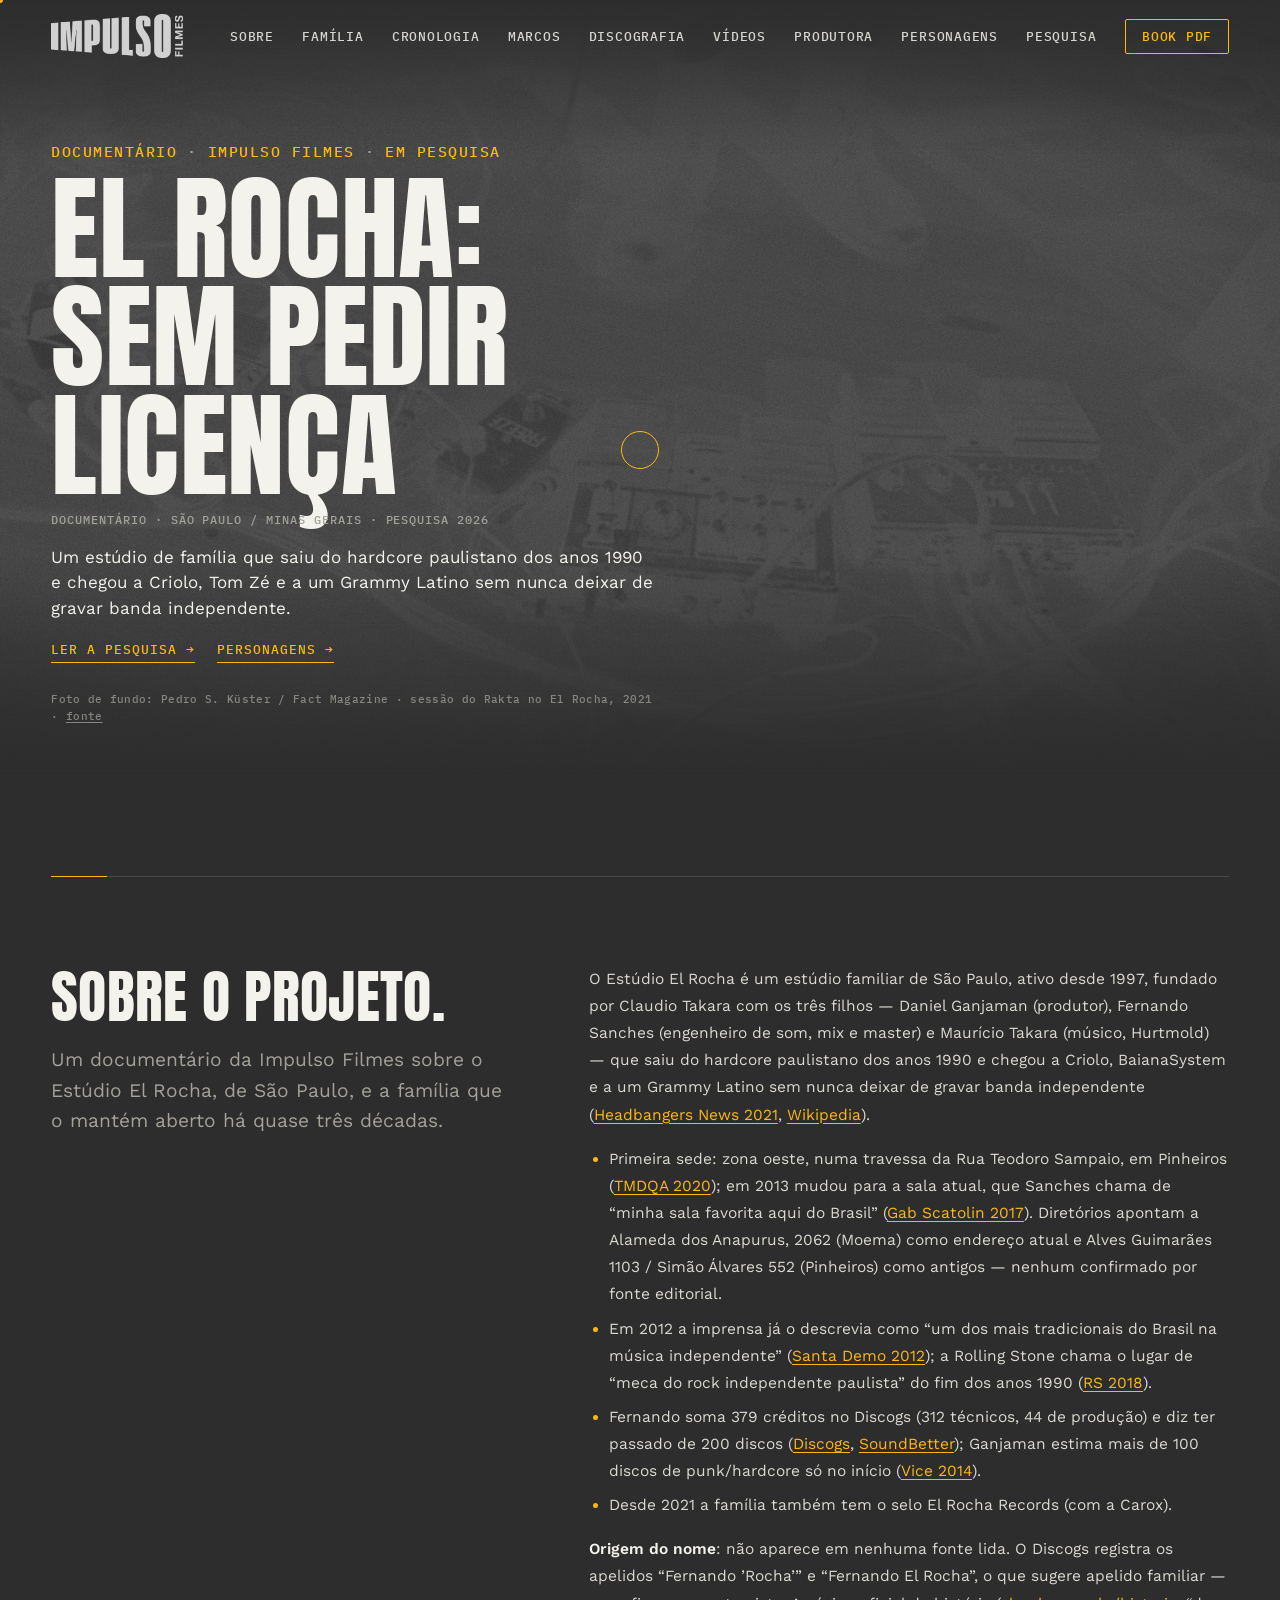
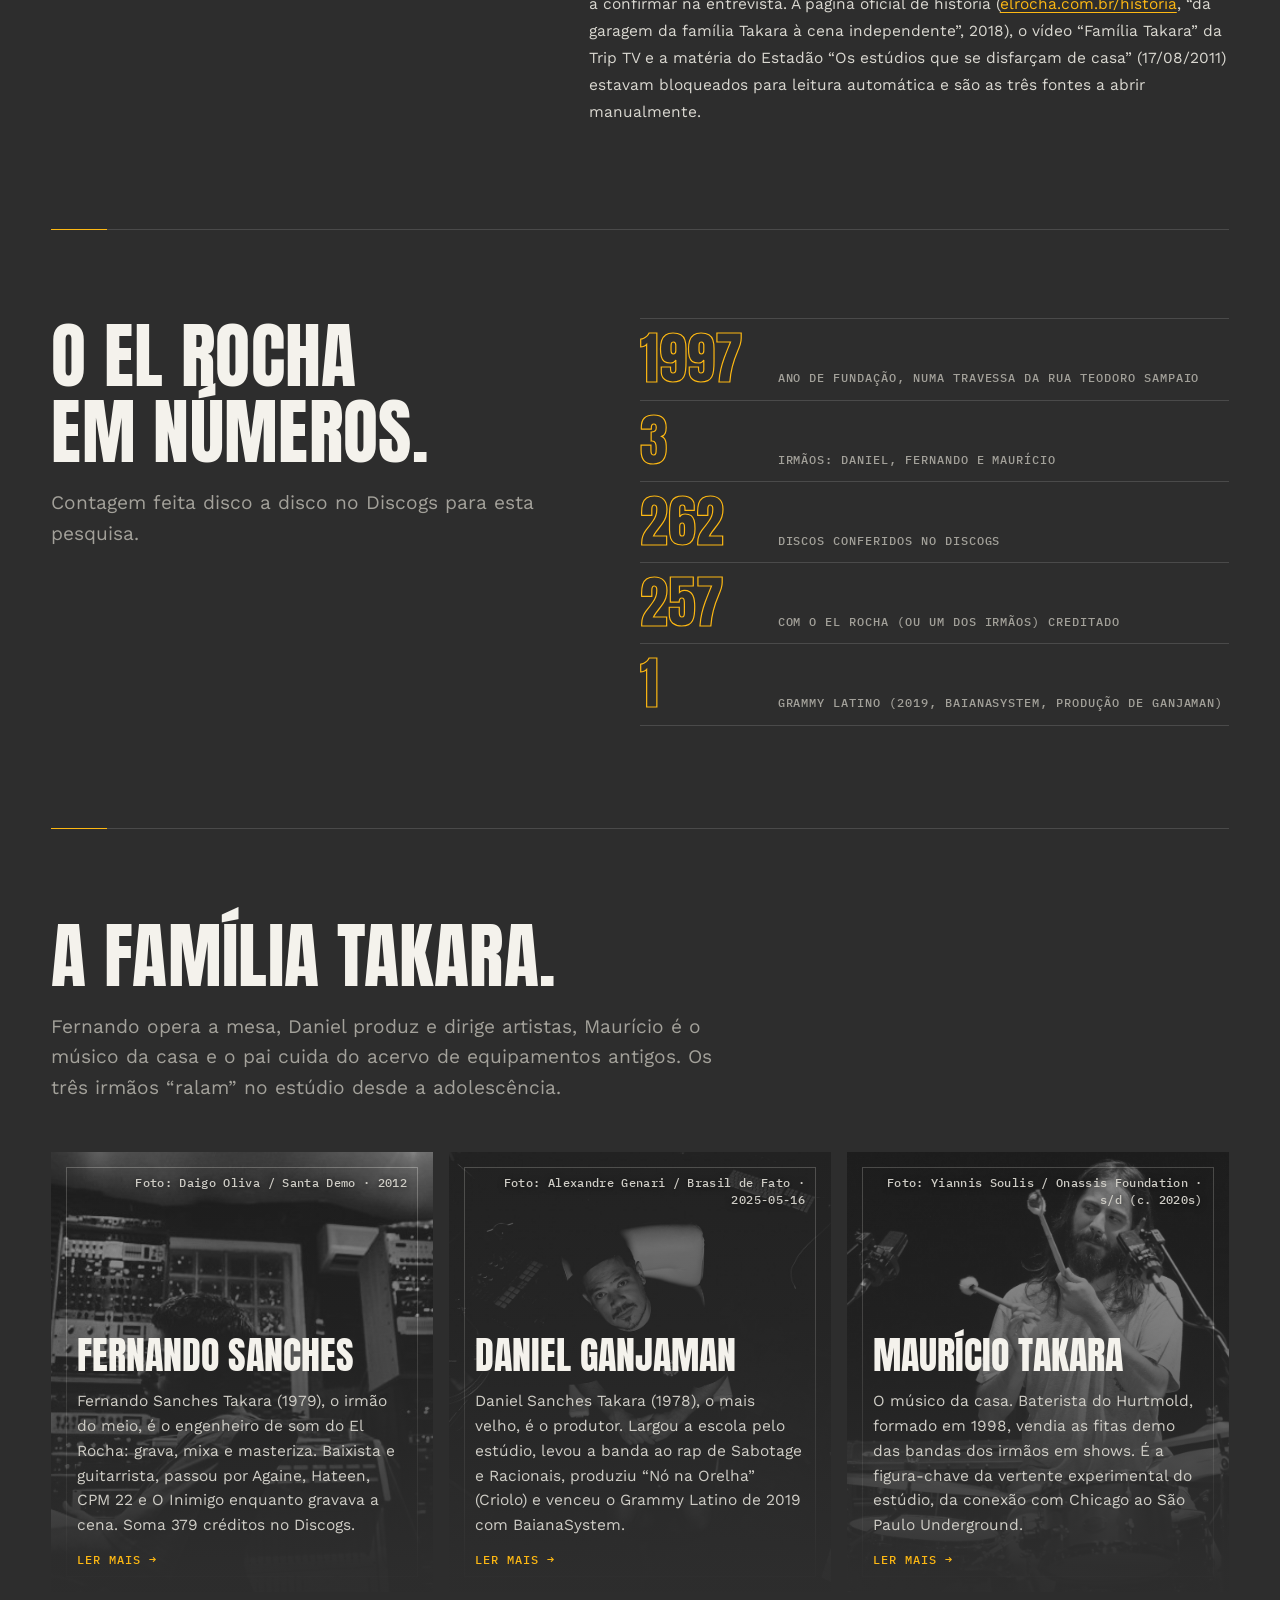
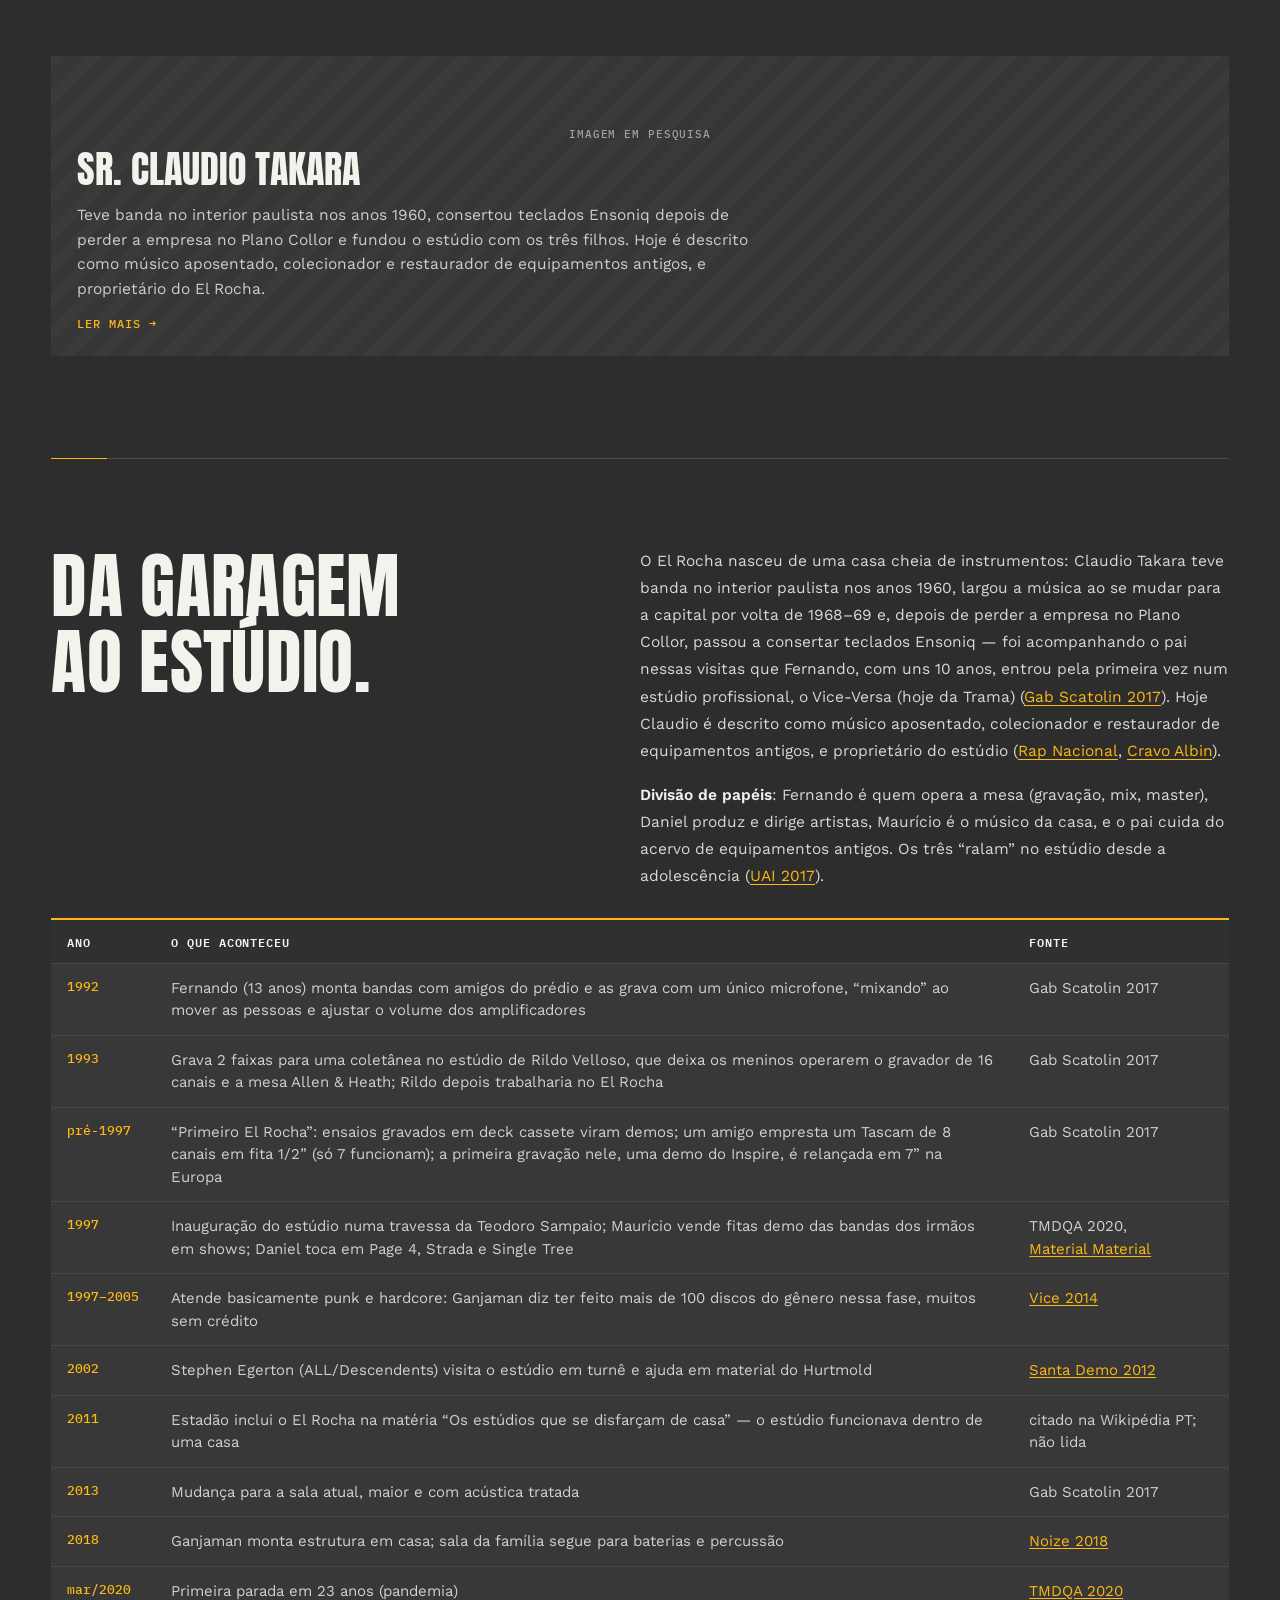
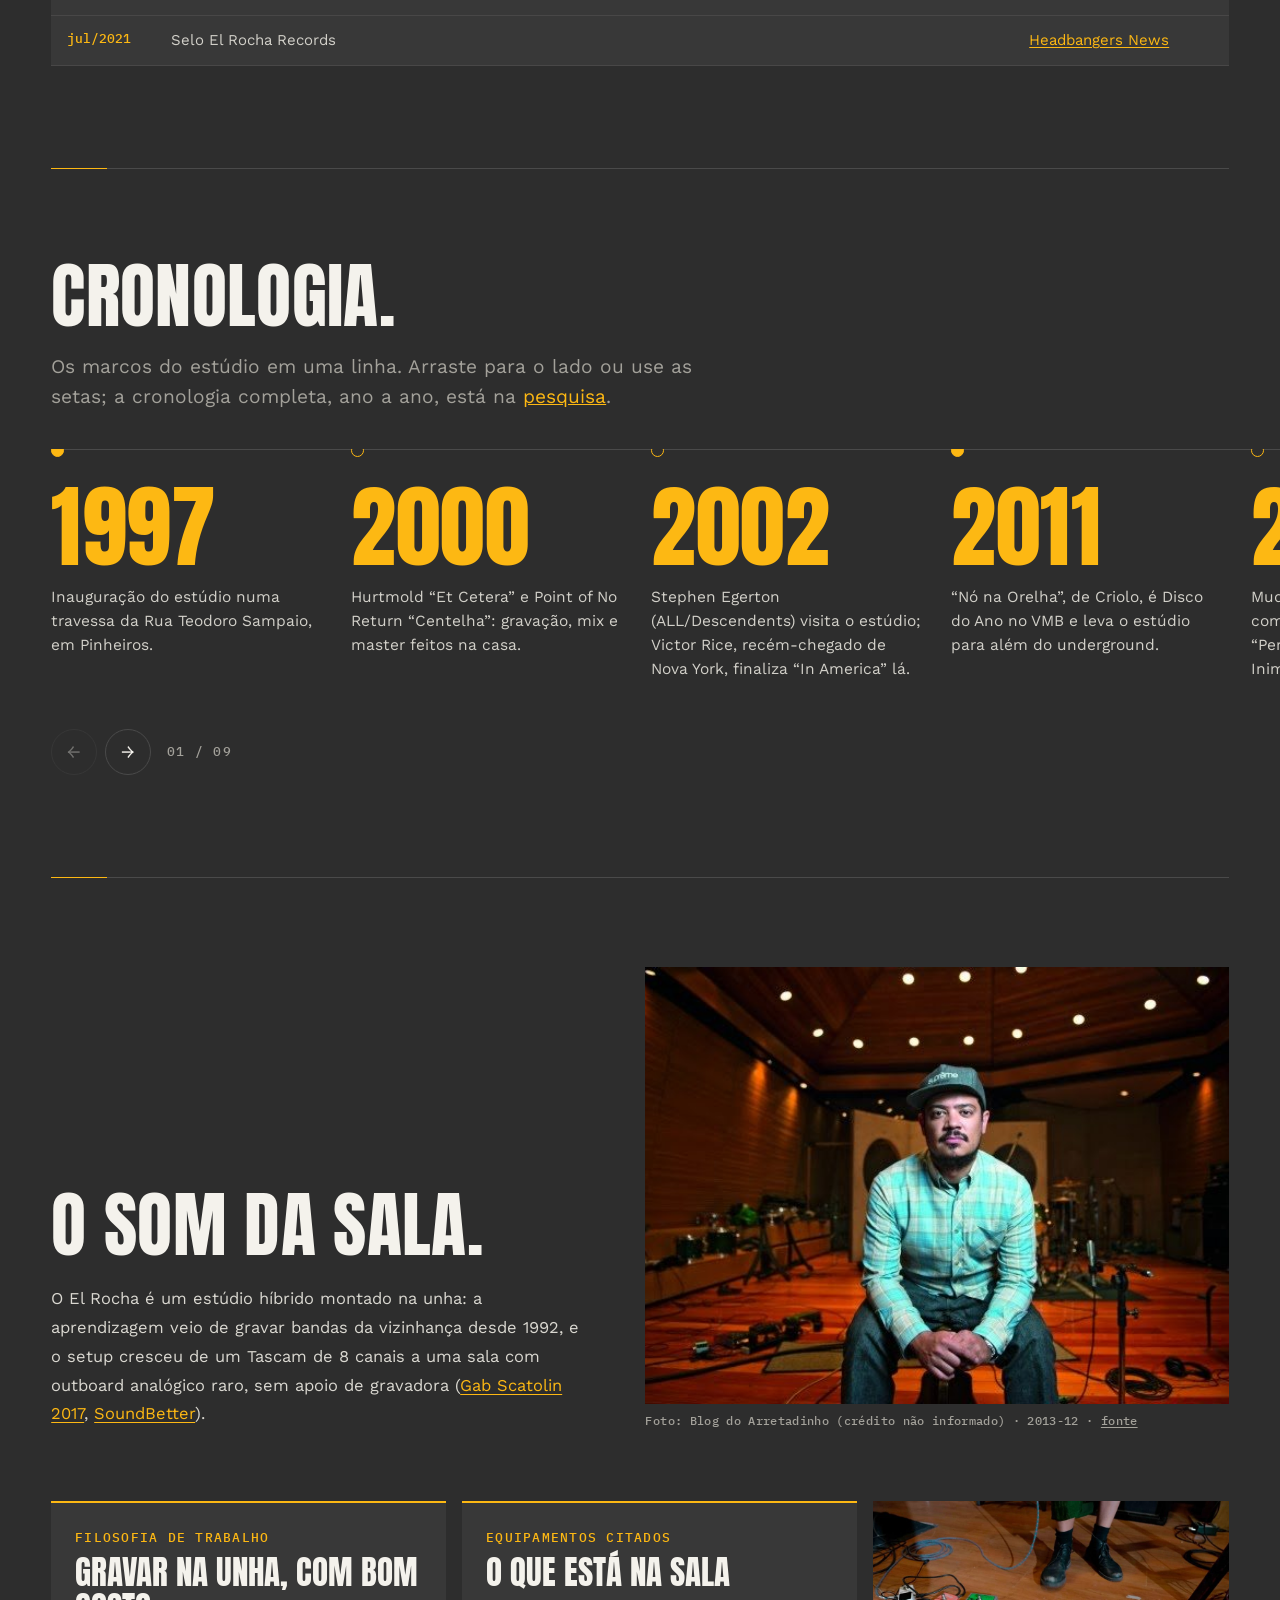
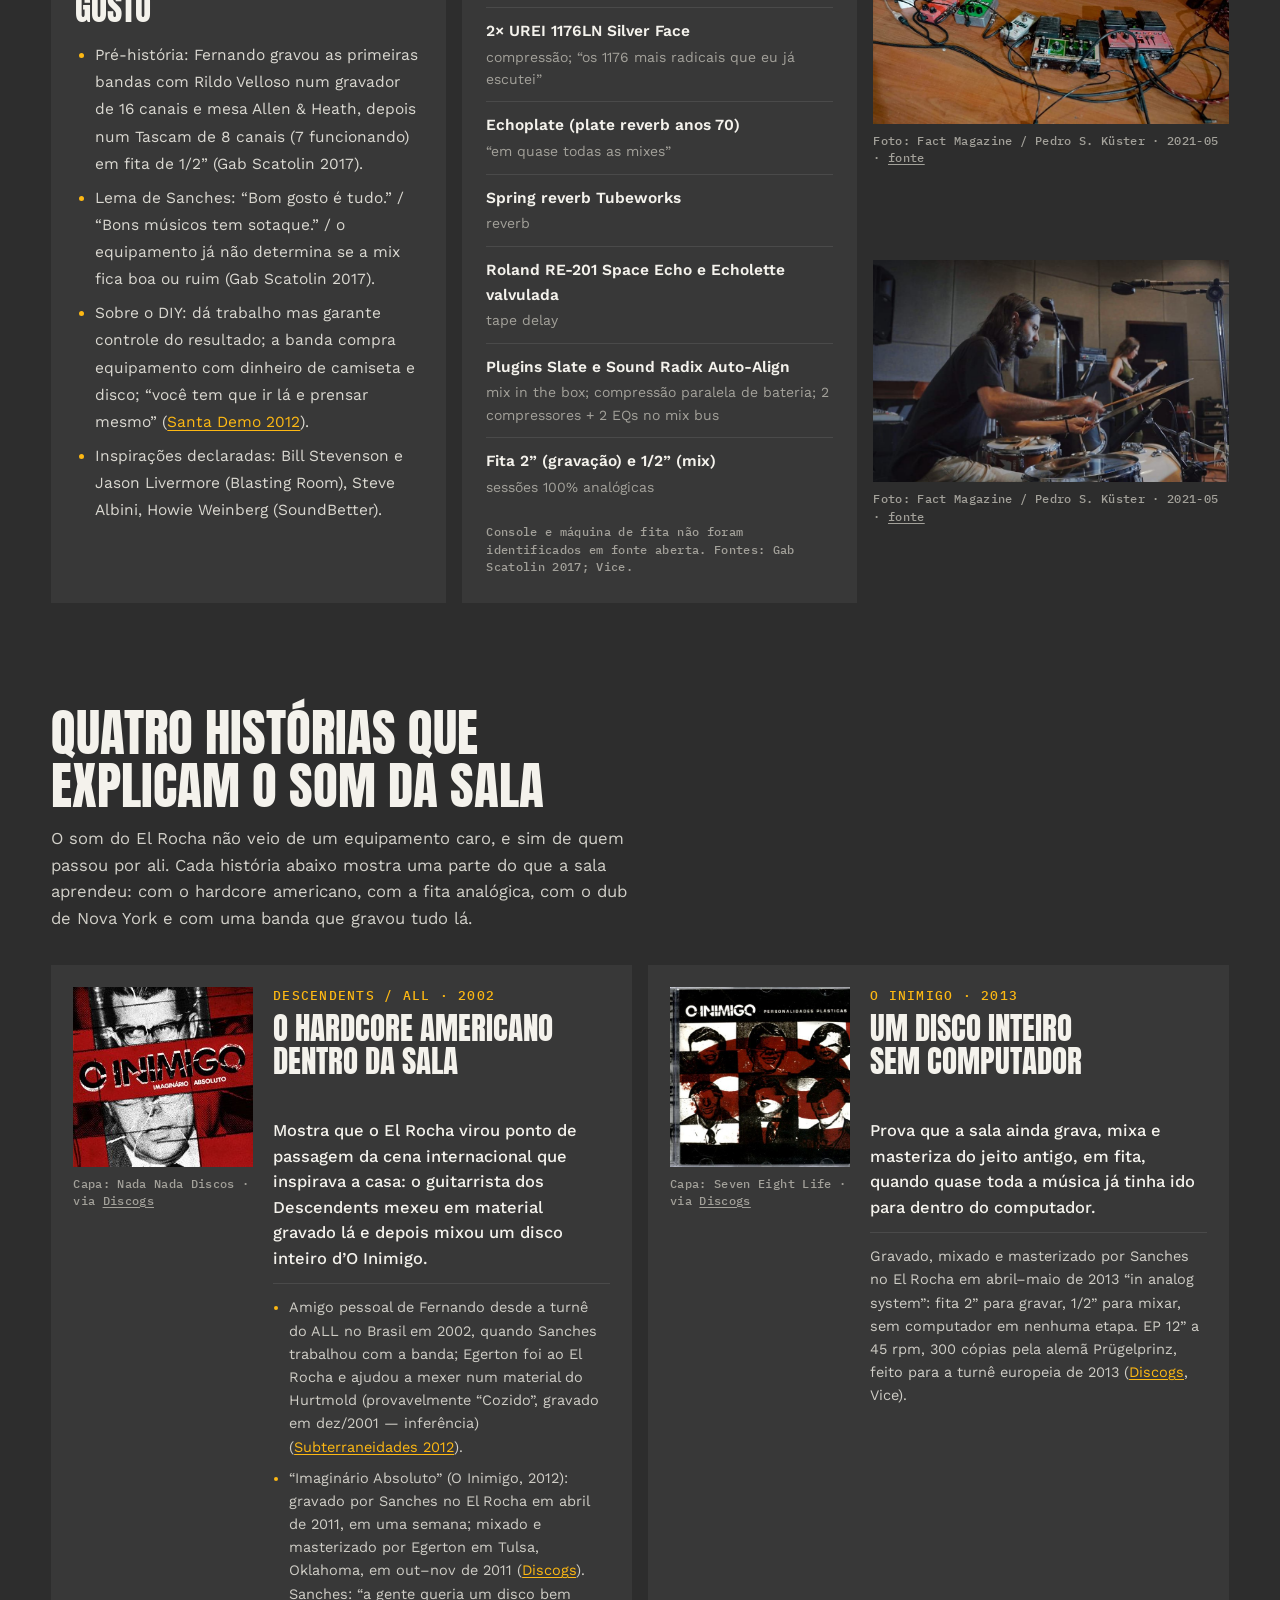
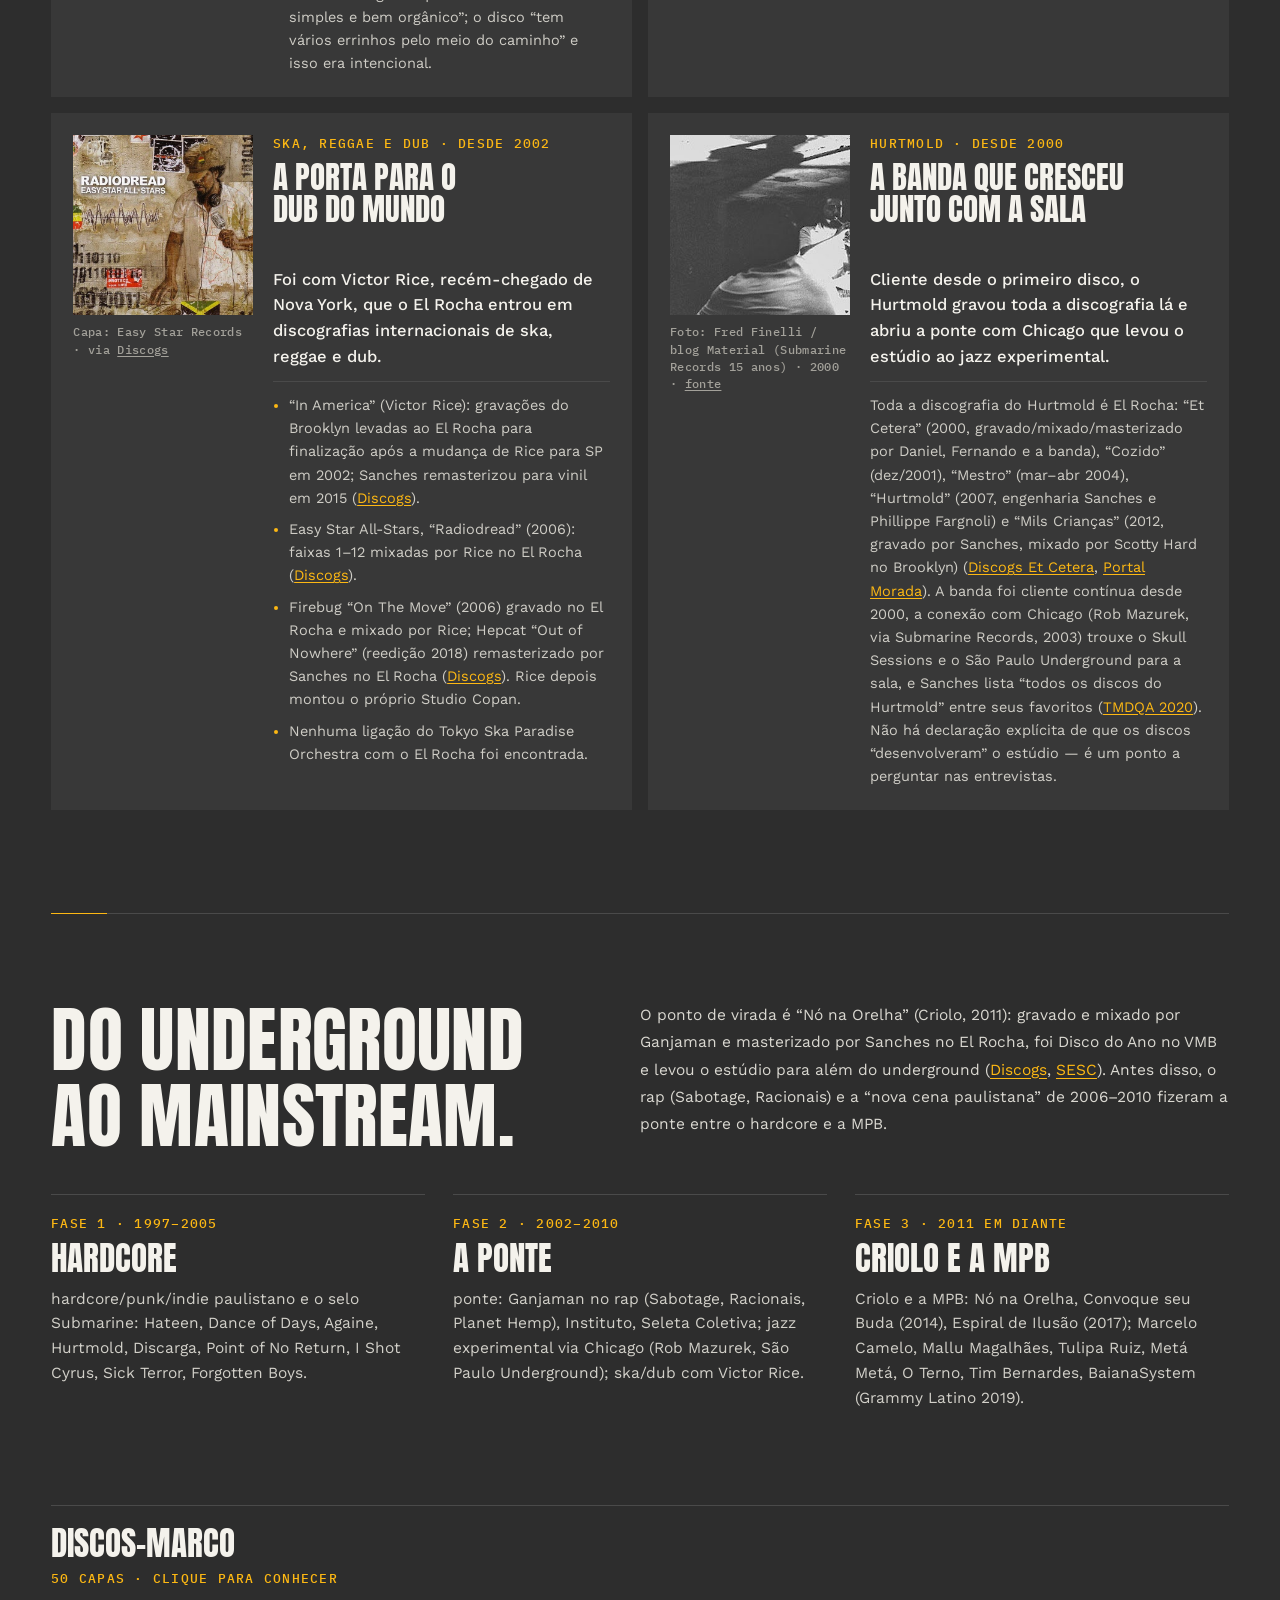
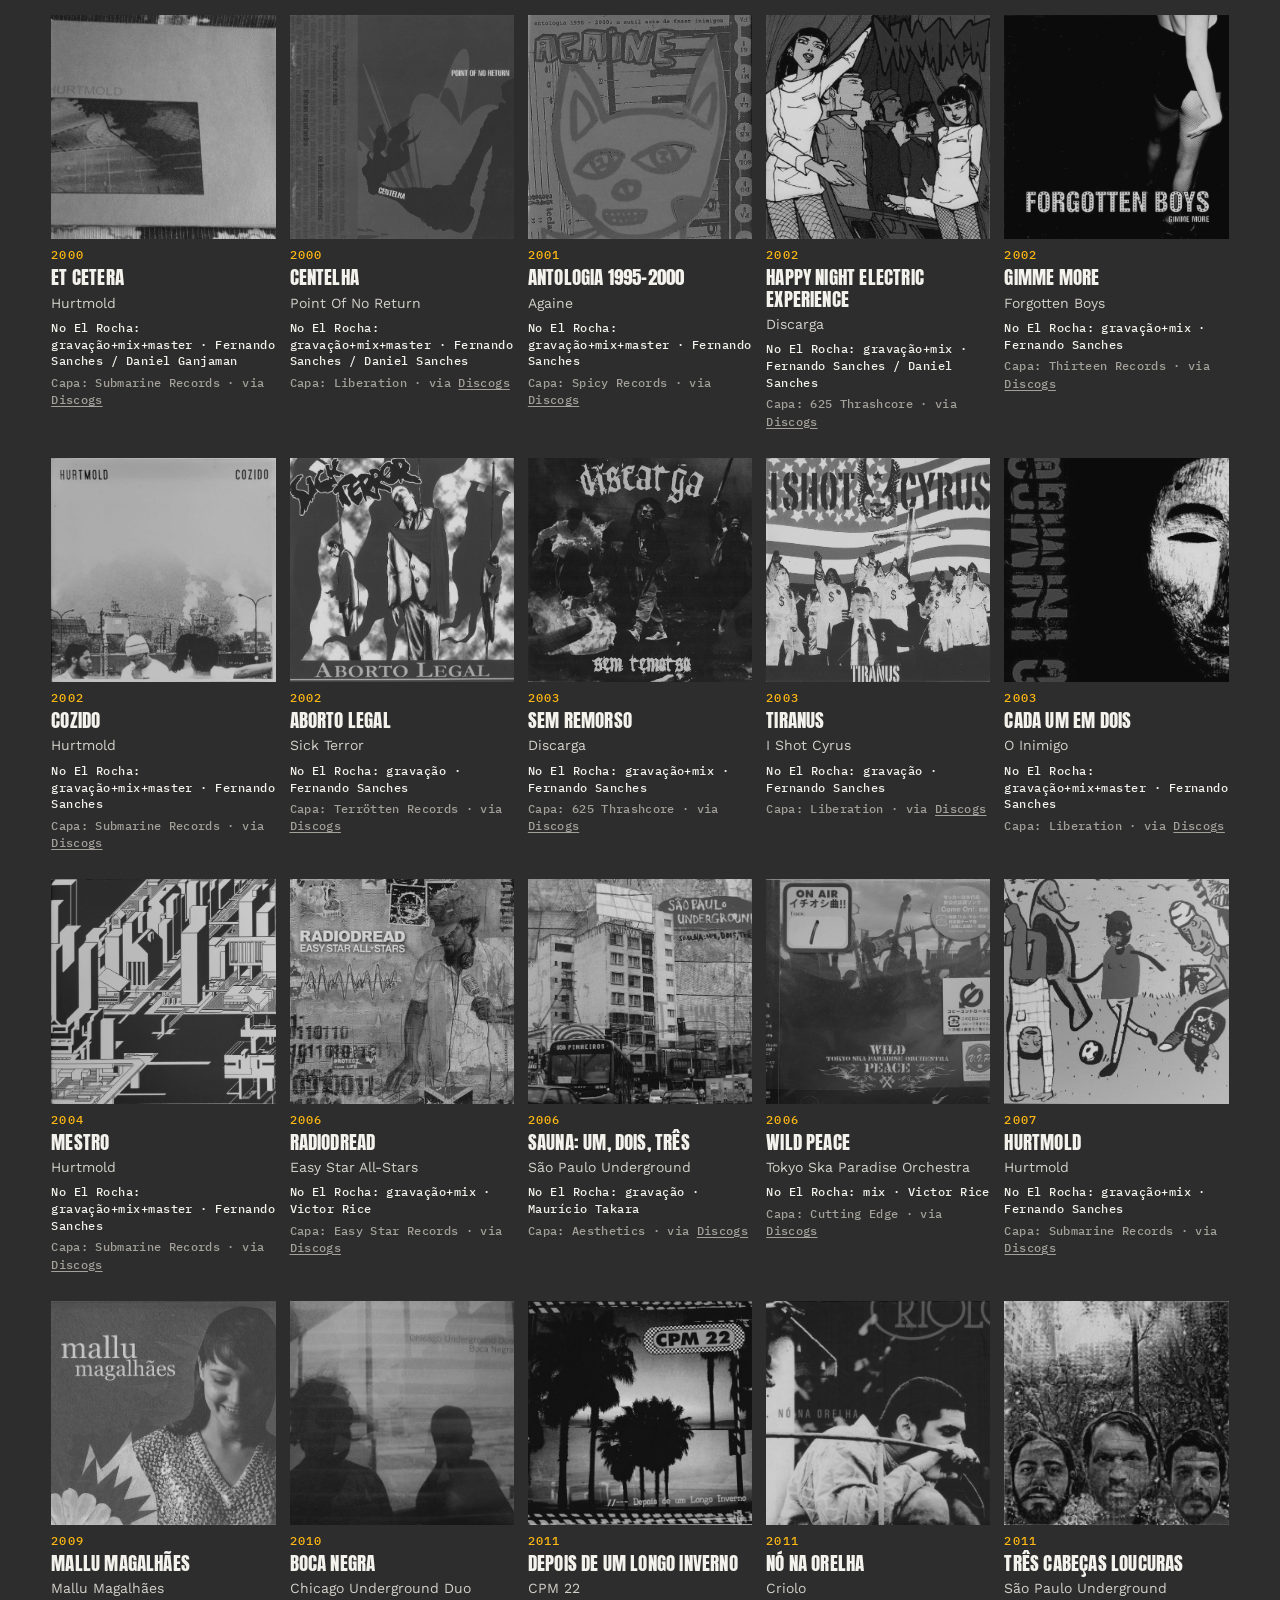
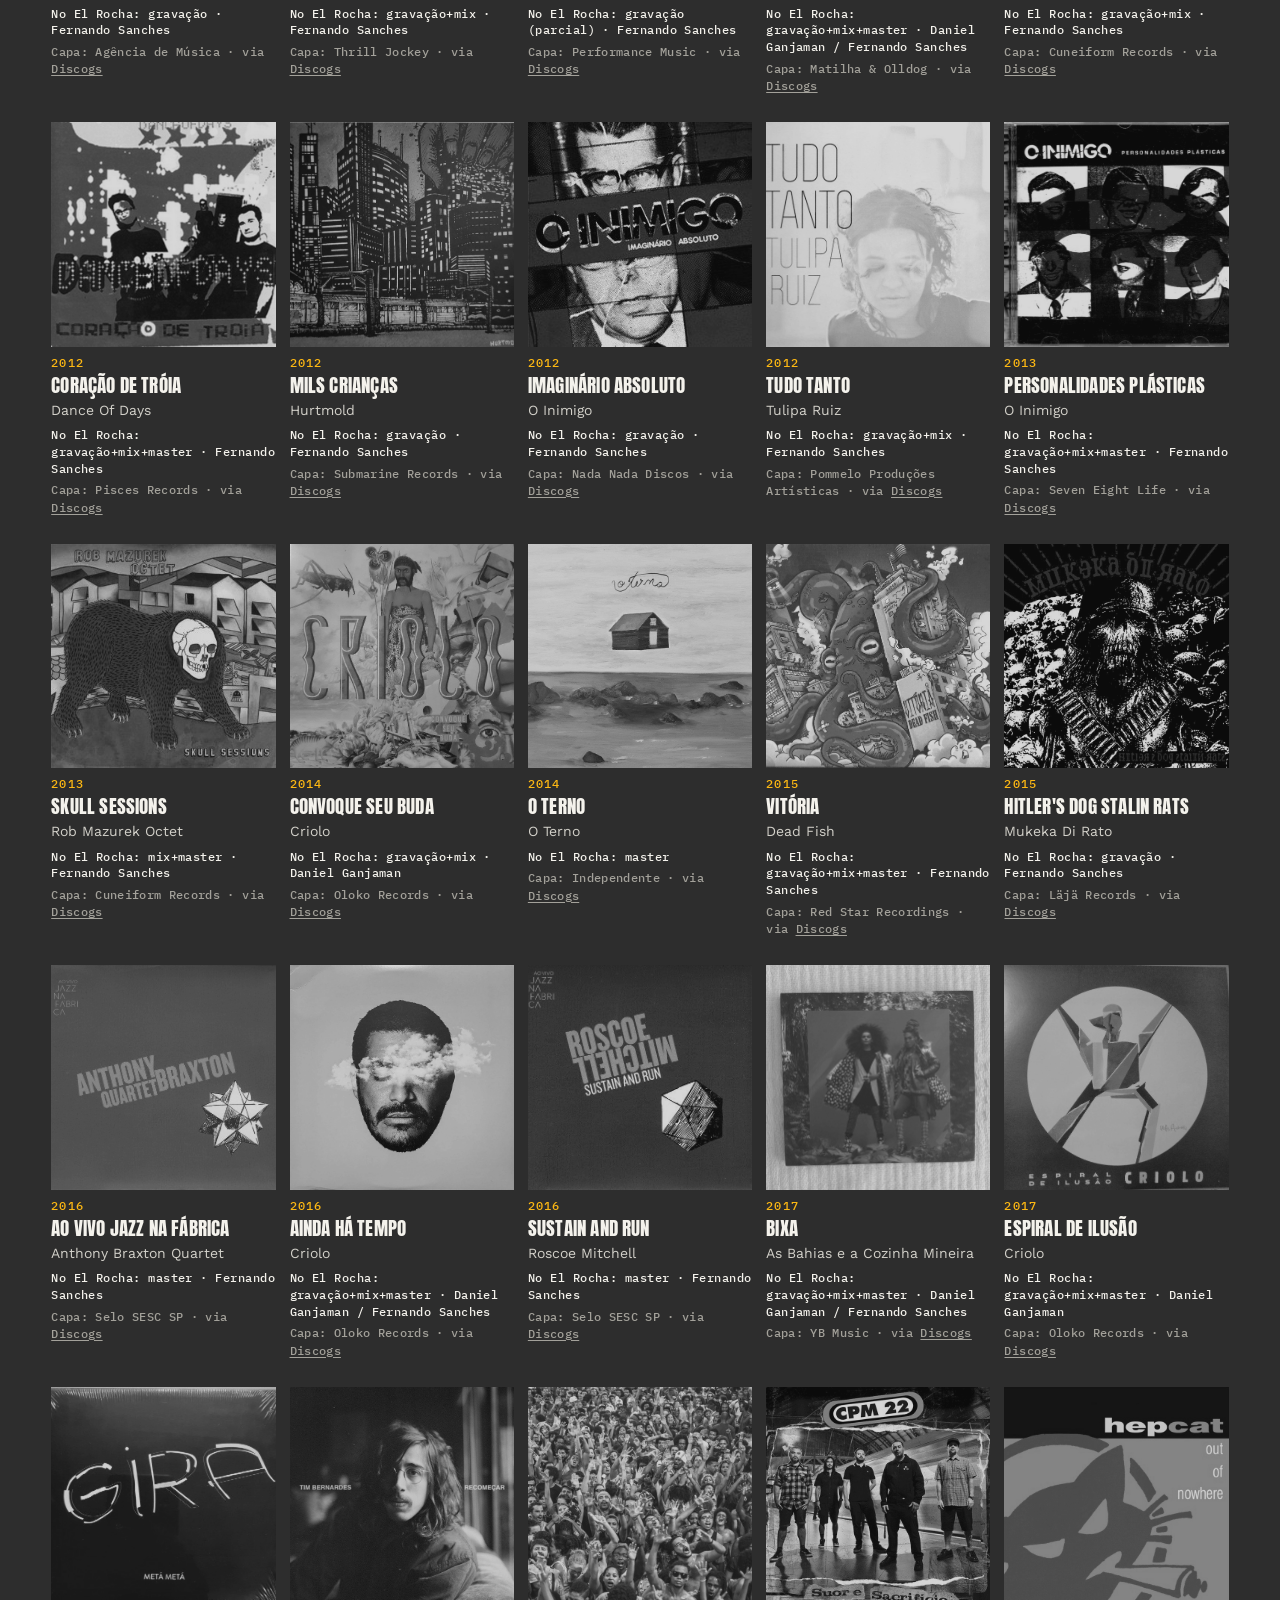
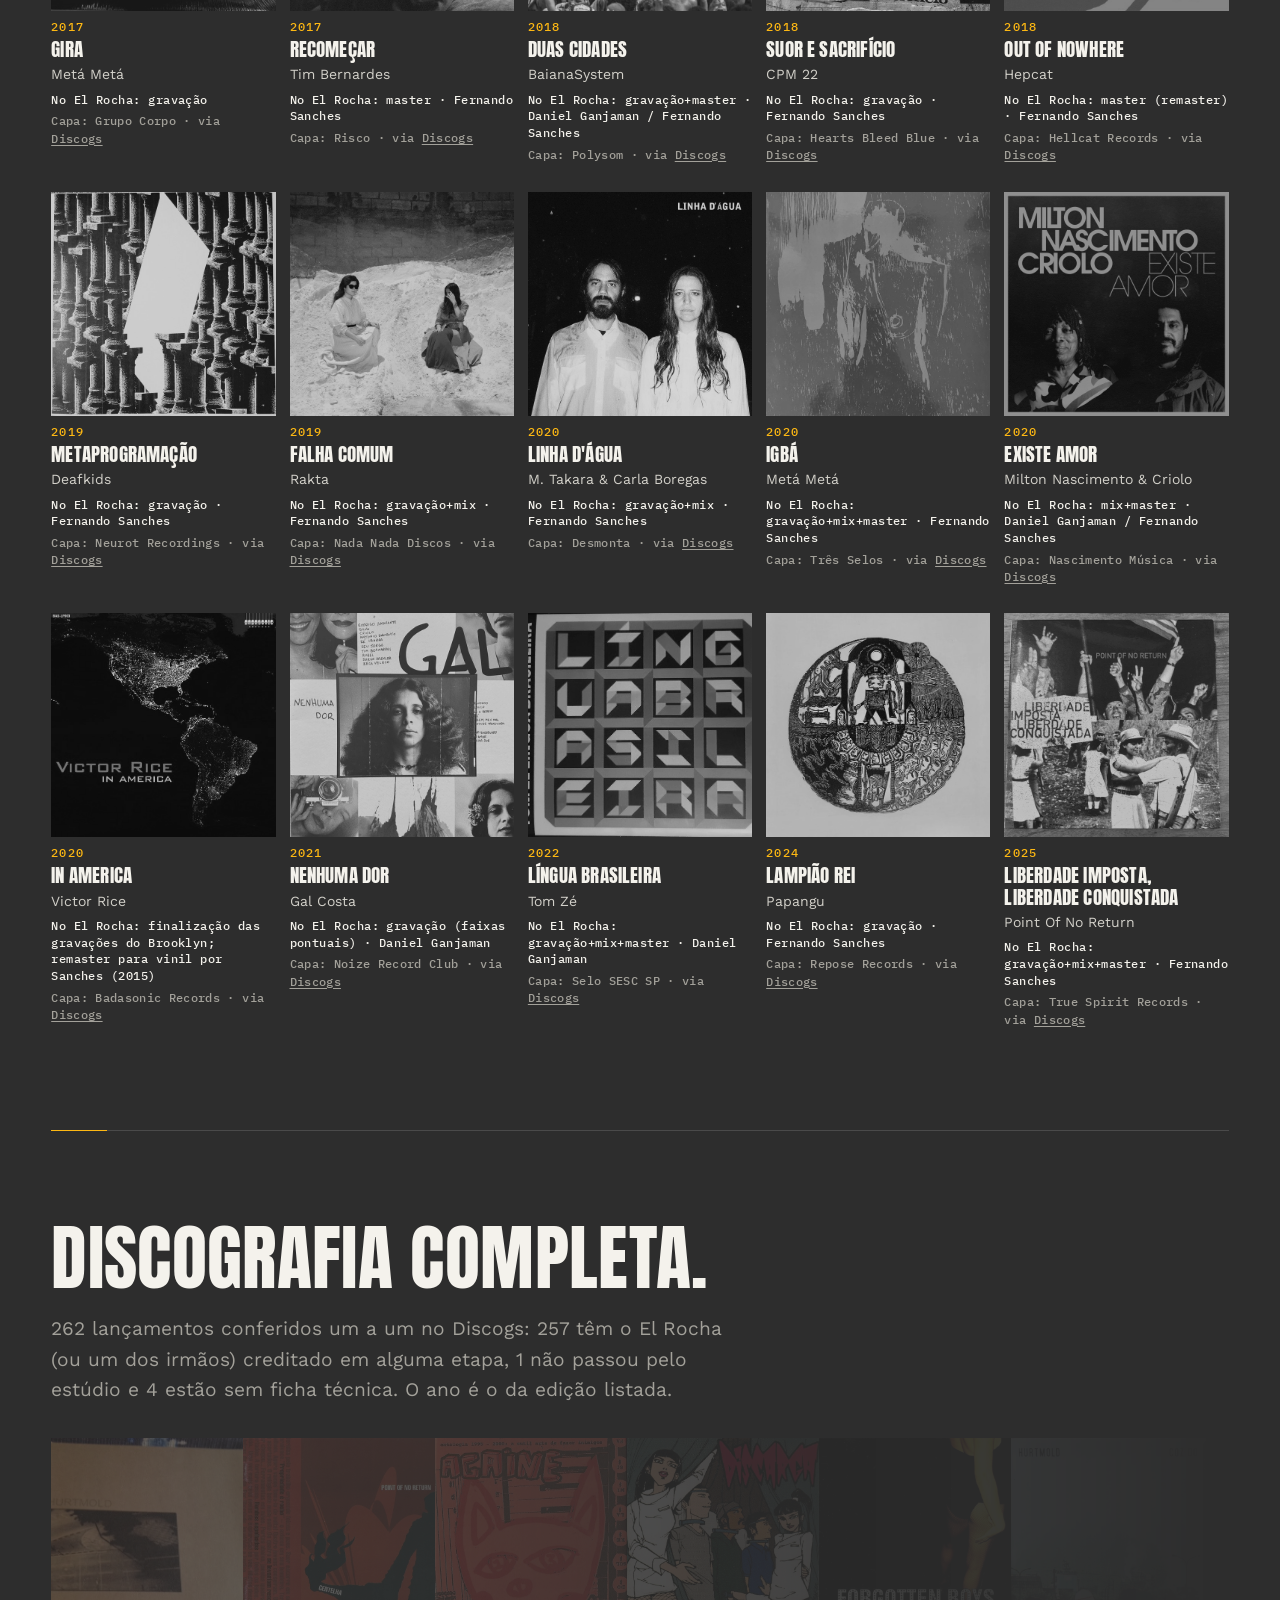
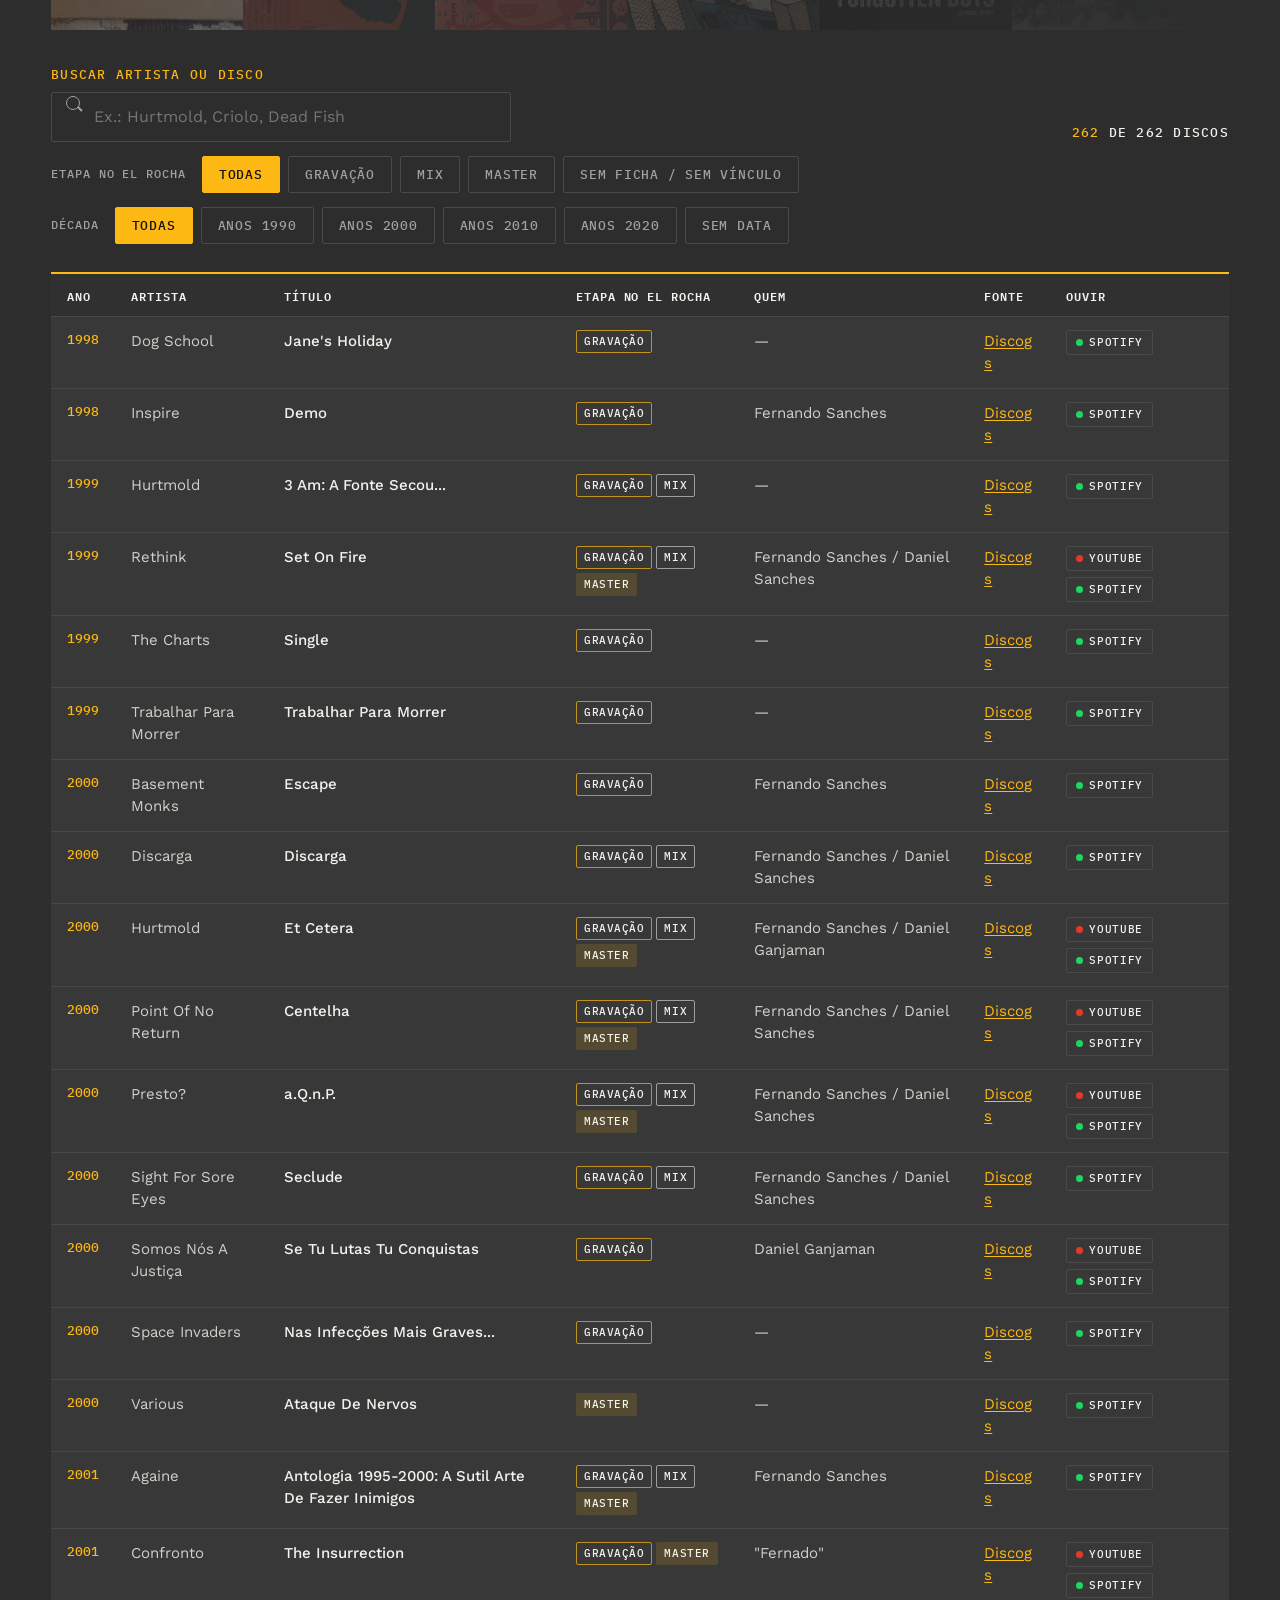
==== index.html @ 97555e3d "Cabeçalhos das tabelas em negrito Co-Authored-By: Claude Opus 5.5 <noreply@anthropic.com>" ====
<!doctype html>
<html lang="pt-BR">
<head>
<meta charset="utf-8">
<meta name="viewport" content="width=device-width, initial-scale=1">
<meta name="robots" content="noindex, nofollow">
<title>El Rocha: Sem Pedir Licença · Impulso Filmes</title>
<meta name="description" content="Documentário da Impulso Filmes sobre o Estúdio El Rocha, estúdio de família de São Paulo que foi do hardcore dos anos 1990 a Criolo, Tom Zé e ao Grammy Latino.">
<meta property="og:title" content="El Rocha: Sem Pedir Licença · Impulso Filmes">
<meta property="og:description" content="Documentário da Impulso Filmes sobre o Estúdio El Rocha, estúdio de família de São Paulo que foi do hardcore dos anos 1990 a Criolo, Tom Zé e ao Grammy Latino.">
<meta property="og:image" content="img/video-asVGFEaSTdU.jpg">
<meta name="theme-color" content="#2d2d2d">
<link rel="preconnect" href="https://fonts.googleapis.com">
<link rel="preconnect" href="https://fonts.gstatic.com" crossorigin>
<link href="https://fonts.googleapis.com/css2?family=Anton&family=IBM+Plex+Mono:wght@400;500;600&family=Work+Sans:wght@400;500;600&display=swap" rel="stylesheet">
<link rel="stylesheet" href="style.css?v=20261016n">
<link rel="stylesheet" href="pages.css?v=20261016n">
<link rel="stylesheet" href="case.css?v=20261016n">
<link rel="stylesheet" href="extra.css?v=20261016n">
<link rel="stylesheet" href="site.css?v=20261016n">
</head>
<body>

<div class="progress" aria-hidden="true"></div>

<header class="top" id="top">
  <a class="logo" href="index.html" aria-label="El Rocha: Sem Pedir Licença, início">
    <img src="img/impulso-logo.png" alt="Impulso Filmes" width="240" height="80">
  </a>
  <button class="burger" type="button" aria-expanded="false" aria-controls="menu">Menu</button>
  <nav id="menu" aria-label="Principal">
    <a href="#sobre">Sobre</a>
    <a href="#familia">Família</a>
    <a href="#cronologia">Cronologia</a>
    <a href="#marcos">Marcos</a>
    <a href="#discografia">Discografia</a>
    <a href="#videos">Vídeos</a>
    <a href="#produtora">Produtora</a>
    <a href="personagens.html">Personagens</a>
    <a href="pesquisa.html">Pesquisa</a>
    <a class="cta" href="el-rocha-book-pesquisa.pdf" target="_blank" rel="noopener">Book PDF</a>
  </nav>
</header>

<main>

<section class="c-hero titulo-hover" id="inicio">
  <div class="abertura-fundo" aria-hidden="true"><div class="af-parallax"><div class="af-foto"></div></div><span class="af-grao"></span><span class="af-grao2"></span><span class="af-vinheta"></span></div>
  <div class="c-side">
    <p class="crumbs"><span style="color:var(--yellow)">Documentário</span><span aria-hidden="true">·</span><span style="color:var(--yellow)">Impulso Filmes</span><span aria-hidden="true">·</span><span style="color:var(--yellow)">Em pesquisa</span></p>
    <h1 data-cursor="VÍDEO">El Rocha: Sem Pedir Licença</h1>
    <p class="c-meta">Documentário · São Paulo / Minas Gerais · Pesquisa 2026</p>
    <p class="c-lead">Um estúdio de família que saiu do hardcore paulistano dos anos 1990 e chegou a Criolo, Tom Zé e a um Grammy Latino sem nunca deixar de gravar banda independente.</p>
    <a class="c-link" href="pesquisa.html">Ler a pesquisa <span>→</span></a><a class="c-link" href="personagens.html">Personagens <span>→</span></a>
    <p class="cred capa-cred">Foto de fundo: Pedro S. Küster / Fact Magazine · sessão do Rakta no El Rocha, 2021 · <a href="https://factmag.com/2021/05/27/patch-notes-rakta" target="_blank" rel="noopener">fonte</a></p>
  </div>
  <figure class="abertura-video" style="margin:0">
    <div class="player" data-embed="https://www.youtube-nocookie.com/embed/asVGFEaSTdU?autoplay=1&amp;rel=0">
      <button class="player-poster" type="button" data-cursor="PLAY" aria-label="Assistir: Encarte, episódio 7, sobre o Estúdio El Rocha">
        <img src="img/video-asVGFEaSTdU.jpg" alt="">
        <span class="play" aria-hidden="true"></span>
      </button>
    </div>
    <figcaption class="cred">Vídeo de abertura: série “Encarte”, ep. 7 (2016) · Rústica / MonkeyTV · <a href="https://www.youtube.com/watch?v=asVGFEaSTdU" target="_blank" rel="noopener">YouTube</a></figcaption>
  </figure>
</section>

<section class="block rule support sobre-proj alvo" id="sobre">
  <div class="statement reveal"><h2>Sobre o projeto.</h2><p>Um documentário da Impulso Filmes sobre o Estúdio El Rocha, de São Paulo, e a família que o mantém aberto há quase três décadas.</p></div>
  <div class="support-body reveal"><div class="prose">
<p>O Estúdio El Rocha é um estúdio familiar de São Paulo, ativo desde 1997, fundado por Claudio Takara com os três filhos — Daniel Ganjaman (produtor), Fernando Sanches (engenheiro de som, mix e master) e Maurício Takara (músico, Hurtmold) — que saiu do hardcore paulistano dos anos 1990 e chegou a Criolo, BaianaSystem e a um Grammy Latino sem nunca deixar de gravar banda independente (<a href="https://www.headbangersnews.com.br/noticias/novo-selo-musical-el-rocha-records-lanca-material-inedito-da-banda-deb-and-the-mentals/" target="_blank" rel="noopener">Headbangers News 2021</a>, <a href="https://en.wikipedia.org/wiki/Daniel_Ganjaman" target="_blank" rel="noopener">Wikipedia</a>).</p>
<ul><li>Primeira sede: zona oeste, numa travessa da Rua Teodoro Sampaio, em Pinheiros (<a href="https://www.tenhomaisdiscosqueamigos.com/2020/05/29/fernando-sanches-entrevista-cpm22-futuro/" target="_blank" rel="noopener">TMDQA 2020</a>); em 2013 mudou para a sala atual, que Sanches chama de “minha sala favorita aqui do Brasil” (<a href="https://gabscatolin.com/2017/02/15/8-perguntas-fernando-sanches-estudio-el-rocha-cpm-22-o-inimigo/" target="_blank" rel="noopener">Gab Scatolin 2017</a>). Diretórios apontam a Alameda dos Anapurus, 2062 (Moema) como endereço atual e Alves Guimarães 1103 / Simão Álvares 552 (Pinheiros) como antigos — nenhum confirmado por fonte editorial.</li><li>Em 2012 a imprensa já o descrevia como “um dos mais tradicionais do Brasil na música independente” (<a href="https://santademo.wordpress.com/2012/04/06/entrevista-fernando-sanches-o-inimigo-cpm-22-againe-hateen-estudio-el-rocha/" target="_blank" rel="noopener">Santa Demo 2012</a>); a Rolling Stone chama o lugar de “meca do rock independente paulista” do fim dos anos 1990 (<a href="https://rollingstone.com.br/noticia/nome-forte-musica-independente-hurtmold-completa-20-anos-albuns-solidos-experimentacoes/" target="_blank" rel="noopener">RS 2018</a>).</li><li>Fernando soma 379 créditos no Discogs (312 técnicos, 44 de produção) e diz ter passado de 200 discos (<a href="https://www.discogs.com/artist/1540677-Fernando-Sanches" target="_blank" rel="noopener">Discogs</a>, <a href="https://soundbetter.com/profiles/274300-fernando-sanches" target="_blank" rel="noopener">SoundBetter</a>); Ganjaman estima mais de 100 discos de punk/hardcore só no início (<a href="https://www.vice.com/pt/article/acompanhamos-a-gravacao-do-novo-album-do-mukeka-di-rato/" target="_blank" rel="noopener">Vice 2014</a>).</li><li>Desde 2021 a família também tem o selo El Rocha Records (com a Carox).</li></ul>
<p><strong>Origem do nome</strong>: não aparece em nenhuma fonte lida. O Discogs registra os apelidos “Fernando ’Rocha’” e “Fernando El Rocha”, o que sugere apelido familiar — a confirmar na entrevista. A página oficial de história (<a href="https://www.elrocha.com.br/historia/" target="_blank" rel="noopener">elrocha.com.br/historia</a>, “da garagem da família Takara à cena independente”, 2018), o vídeo “Família Takara” da Trip TV e a matéria do Estadão “Os estúdios que se disfarçam de casa” (17/08/2011) estavam bloqueados para leitura automática e são as três fontes a abrir manualmente.</p>
  </div></div>
</section>

<section class="block rule support numeros alvo" id="numeros" aria-label="Números">
  <div class="statement reveal"><h2>O El Rocha em números.</h2><p>Contagem feita disco a disco no Discogs para esta pesquisa.</p></div>
  <ul class="exib-conta reveal">
    <li><b>1997</b><span>ano de fundação, numa travessa da Rua Teodoro Sampaio</span></li>
    <li><b>3</b><span>irmãos: Daniel, Fernando e Maurício</span></li>
    <li><b>262</b><span>discos conferidos no Discogs</span></li>
    <li><b>257</b><span>com o El Rocha (ou um dos irmãos) creditado</span></li>
    <li><b>1</b><span>Grammy Latino (2019, BaianaSystem, produção de Ganjaman)</span></li>
  </ul>
</section>

<section class="block rule familia alvo" id="familia">
  <div class="statement reveal"><h2>A família Takara.</h2><p>Fernando opera a mesa, Daniel produz e dirige artistas, Maurício é o músico da casa e o pai cuida do acervo de equipamentos antigos. Os três irmãos “ralam” no estúdio desde a adolescência.</p></div>
  <div class="solutions">
    <a class="solution reveal" href="personagens.html#fernando">
      <img loading="lazy" src="img/retrato-de-fernando-sanches-entrevista-santa-demo-sobre.jpg" alt="Fernando Sanches" data-imprensa><span class="cred">Foto: Daigo Oliva / Santa Demo · 2012</span>
      <h3>Fernando Sanches</h3>
      <p>Fernando Sanches Takara (1979), o irmão do meio, é o engenheiro de som do El Rocha: grava, mixa e masteriza. Baixista e guitarrista, passou por Againe, Hateen, CPM 22 e O Inimigo enquanto gravava a cena. Soma 379 créditos no Discogs.</p>
      <span class="mais">Ler mais →</span>
    </a>
    <a class="solution reveal" href="personagens.html#daniel">
      <img loading="lazy" src="img/daniel-sanches-takara-daniel-ganjaman-retrato-para.jpg" alt="Daniel Ganjaman" data-imprensa><span class="cred">Foto: Alexandre Genari / Brasil de Fato · 2025-05-16</span>
      <h3>Daniel Ganjaman</h3>
      <p>Daniel Sanches Takara (1978), o mais velho, é o produtor. Largou a escola pelo estúdio, levou a banda ao rap de Sabotage e Racionais, produziu “Nó na Orelha” (Criolo) e venceu o Grammy Latino de 2019 com BaianaSystem.</p>
      <span class="mais">Ler mais →</span>
    </a>
    <a class="solution reveal" href="personagens.html#mauricio">
      <img loading="lazy" src="img/mauricio-takara-retrato-perfil-onassis-foundation-bio.jpg" alt="Maurício Takara" data-imprensa><span class="cred">Foto: Yiannis Soulis / Onassis Foundation · s/d (c. 2020s)</span>
      <h3>Maurício Takara</h3>
      <p>O músico da casa. Baterista do Hurtmold, formado em 1998, vendia as fitas demo das bandas dos irmãos em shows. É a figura-chave da vertente experimental do estúdio, da conexão com Chicago ao São Paulo Underground.</p>
      <span class="mais">Ler mais →</span>
    </a>
  </div>
  <div class="solutions" style="grid-template-columns:1fr">
    <a class="solution pai reveal" href="personagens.html#claudio">
      <span class="ph">Imagem em pesquisa</span>
      <h3>Sr. Claudio Takara</h3>
      <p>Teve banda no interior paulista nos anos 1960, consertou teclados Ensoniq depois de perder a empresa no Plano Collor e fundou o estúdio com os três filhos. Hoje é descrito como músico aposentado, colecionador e restaurador de equipamentos antigos, e proprietário do El Rocha.</p>
      <span class="mais">Ler mais →</span>
    </a>
  </div>
</section>

<section class="block rule alvo" id="historico">
  <div class="support">
    <div class="statement reveal"><h2>Da garagem ao estúdio.</h2></div>
    <div class="support-body reveal"><div class="prose">
<p>O El Rocha nasceu de uma casa cheia de instrumentos: Claudio Takara teve banda no interior paulista nos anos 1960, largou a música ao se mudar para a capital por volta de 1968–69 e, depois de perder a empresa no Plano Collor, passou a consertar teclados Ensoniq — foi acompanhando o pai nessas visitas que Fernando, com uns 10 anos, entrou pela primeira vez num estúdio profissional, o Vice-Versa (hoje da Trama) (<a href="https://gabscatolin.com/2017/02/15/8-perguntas-fernando-sanches-estudio-el-rocha-cpm-22-o-inimigo/" target="_blank" rel="noopener">Gab Scatolin 2017</a>). Hoje Claudio é descrito como músico aposentado, colecionador e restaurador de equipamentos antigos, e proprietário do estúdio (<a href="https://www.rapnacional.com.br/daniel-ganjaman-conta-a-historia-da-gravacao-de-rap-e-compromisso/" target="_blank" rel="noopener">Rap Nacional</a>, <a href="https://dicionariompb.com.br/artista/daniel-ganjaman/" target="_blank" rel="noopener">Cravo Albin</a>).</p>

<p><strong>Divisão de papéis</strong>: Fernando é quem opera a mesa (gravação, mix, master), Daniel produz e dirige artistas, Maurício é o músico da casa, e o pai cuida do acervo de equipamentos antigos. Os três “ralam” no estúdio desde a adolescência (<a href="https://www.uai.com.br/app/noticia/musica/2017/06/09/noticias-musica,207818/daniel-ganjaman-rebate-ideia-de-que-so-porcaria-faz-sucesso-no-brasi.shtml" target="_blank" rel="noopener">UAI 2017</a>).</p>
    </div></div>
  </div>
  <div class="reveal">
<table class="tabela"><thead><tr><th scope="col">Ano</th><th scope="col">O que aconteceu</th><th scope="col">Fonte</th></tr></thead><tbody>
<tr><td data-label="Ano">1992</td><td data-label="O que aconteceu">Fernando (13 anos) monta bandas com amigos do prédio e as grava com um único microfone, “mixando” ao mover as pessoas e ajustar o volume dos amplificadores</td><td data-label="Fonte">Gab Scatolin 2017</td></tr>
<tr><td data-label="Ano">1993</td><td data-label="O que aconteceu">Grava 2 faixas para uma coletânea no estúdio de Rildo Velloso, que deixa os meninos operarem o gravador de 16 canais e a mesa Allen &amp; Heath; Rildo depois trabalharia no El Rocha</td><td data-label="Fonte">Gab Scatolin 2017</td></tr>
<tr><td data-label="Ano">pré-1997</td><td data-label="O que aconteceu">“Primeiro El Rocha”: ensaios gravados em deck cassete viram demos; um amigo empresta um Tascam de 8 canais em fita 1/2” (só 7 funcionam); a primeira gravação nele, uma demo do Inspire, é relançada em 7” na Europa</td><td data-label="Fonte">Gab Scatolin 2017</td></tr>
<tr><td data-label="Ano">1997</td><td data-label="O que aconteceu">Inauguração do estúdio numa travessa da Teodoro Sampaio; Maurício vende fitas demo das bandas dos irmãos em shows; Daniel toca em Page 4, Strada e Single Tree</td><td data-label="Fonte">TMDQA 2020, <a href="https://materialmaterial.blogspot.com/2013/11/as-vezes-mil-as-vezes-um-submarine-15.html" target="_blank" rel="noopener">Material Material</a></td></tr>
<tr><td data-label="Ano">1997–2005</td><td data-label="O que aconteceu">Atende basicamente punk e hardcore: Ganjaman diz ter feito mais de 100 discos do gênero nessa fase, muitos sem crédito</td><td data-label="Fonte"><a href="https://www.vice.com/pt/article/acompanhamos-a-gravacao-do-novo-album-do-mukeka-di-rato/" target="_blank" rel="noopener">Vice 2014</a></td></tr>
<tr><td data-label="Ano">2002</td><td data-label="O que aconteceu">Stephen Egerton (ALL/Descendents) visita o estúdio em turnê e ajuda em material do Hurtmold</td><td data-label="Fonte"><a href="https://santademo.wordpress.com/2012/04/08/uma-conversa-com-fernando-sanches-o-inimigo/" target="_blank" rel="noopener">Santa Demo 2012</a></td></tr>
<tr><td data-label="Ano">2011</td><td data-label="O que aconteceu">Estadão inclui o El Rocha na matéria “Os estúdios que se disfarçam de casa” — o estúdio funcionava dentro de uma casa</td><td data-label="Fonte">citado na Wikipédia PT; não lida</td></tr>
<tr><td data-label="Ano">2013</td><td data-label="O que aconteceu">Mudança para a sala atual, maior e com acústica tratada</td><td data-label="Fonte">Gab Scatolin 2017</td></tr>
<tr><td data-label="Ano">2018</td><td data-label="O que aconteceu">Ganjaman monta estrutura em casa; sala da família segue para baterias e percussão</td><td data-label="Fonte"><a href="https://www.noize.com.br/entrevista-daniel-ganjaman-2018-criolo-mano-brown-sabotage" target="_blank" rel="noopener">Noize 2018</a></td></tr>
<tr><td data-label="Ano">mar/2020</td><td data-label="O que aconteceu">Primeira parada em 23 anos (pandemia)</td><td data-label="Fonte"><a href="https://www.tenhomaisdiscosqueamigos.com/2020/05/29/fernando-sanches-entrevista-cpm22-futuro/" target="_blank" rel="noopener">TMDQA 2020</a></td></tr>
<tr><td data-label="Ano">jul/2021</td><td data-label="O que aconteceu">Selo El Rocha Records</td><td data-label="Fonte"><a href="https://www.headbangersnews.com.br/noticias/novo-selo-musical-el-rocha-records-lanca-material-inedito-da-banda-deb-and-the-mentals/" target="_blank" rel="noopener">Headbangers News</a></td></tr>
</tbody></table>
  </div>
</section>

<section class="block rule alvo" id="cronologia">
  <div class="sec-head">
    <div class="statement reveal"><h2>Cronologia.</h2><p>Os marcos do estúdio em uma linha. Arraste para o lado ou use as setas; a cronologia completa, ano a ano, está na <a href="pesquisa.html#cronologia" style="color:var(--yellow);text-decoration:underline">pesquisa</a>.</p></div>
  </div>
</section>
<div class="linha-wrap">
  <ol class="linha" tabindex="0" aria-label="Linha do tempo do Estúdio El Rocha">
    <li class="forte"><b>1997</b><p>Inauguração do estúdio numa travessa da Rua Teodoro Sampaio, em Pinheiros.</p></li>
    <li><b>2000</b><p>Hurtmold “Et Cetera” e Point of No Return “Centelha”: gravação, mix e master feitos na casa.</p></li>
    <li><b>2002</b><p>Stephen Egerton (ALL/Descendents) visita o estúdio; Victor Rice, recém-chegado de Nova York, finaliza “In America” lá.</p></li>
    <li class="forte"><b>2011</b><p>“Nó na Orelha”, de Criolo, é Disco do Ano no VMB e leva o estúdio para além do underground.</p></li>
    <li><b>2013</b><p>Mudança para a sala atual, maior e com acústica tratada; “Personalidades Plásticas” (O Inimigo) sai 100% analógico.</p></li>
    <li class="forte"><b>2019</b><p>“O Futuro Não Demora” (BaianaSystem), com produção de Ganjaman, vence o Grammy Latino.</p></li>
    <li><b>2020</b><p>Primeira parada em 23 anos, pela pandemia: a sala fica “tipo Chernobyl”.</p></li>
    <li><b>2021</b><p>Nasce o selo El Rocha Records, de Ganjaman, Fernando Sanches e Carox.</p></li>
    <li><b>2025</b><p>Série “Street Rock” (TV Cultura, 13 episódios) com produção musical dos três irmãos.</p></li>
  </ol>
  <div class="linha-nav" style="padding:0 var(--gutter)"><button type="button" data-dir="-1" aria-label="Marco anterior">←</button><button type="button" data-dir="1" aria-label="Próximo marco">→</button><span class="count"></span></div>
</div>

<section class="block rule alvo sala" id="tecnica">
  <div class="sala-topo">
    <div class="reveal">
      <div class="statement"><h2>O som da sala.</h2></div>
      <div class="prose sala-intro"><p>O El Rocha é um estúdio híbrido montado na unha: a aprendizagem veio de gravar bandas da vizinhança desde 1992, e o setup cresceu de um Tascam de 8 canais a uma sala com outboard analógico raro, sem apoio de gravadora (<a href="https://gabscatolin.com/2017/02/15/8-perguntas-fernando-sanches-estudio-el-rocha-cpm-22-o-inimigo/" target="_blank" rel="noopener">Gab Scatolin 2017</a>, <a href="https://soundbetter.com/profiles/274300-fernando-sanches" target="_blank" rel="noopener">SoundBetter</a>).</p></div>
    </div>
    <figure class="sala-foto reveal"><button type="button" data-full="img/daniel-ganjaman-post-ganja-o-banda-man-sobre-a-mudanca.jpg" data-legenda="Daniel Ganjaman - post &amp;#x27;Ganja, o Banda Man&amp;#x27; sobre a mudança do El Rocha da antiga sede (mais de uma década) para o novo espaço na zona oeste; cita maquinário analógico e Fernando como engenheiro&lt;span class=&quot;cred&quot;&gt;Foto: Blog do Arretadinho (crédito não informado) · 2013-12 · &lt;a href=&quot;https://blogdoarretadinho.blogspot.com/2013/12/ganja-o-banda-man.html&quot; target=&quot;_blank&quot; rel=&quot;noopener&quot;&gt;fonte&lt;/a&gt;&lt;/span&gt;" aria-label="Ampliar: Daniel Ganjaman - post &#x27;Ganja, o Banda Man&#x27; sobre a mudança do El Rocha da antiga sede (mais de uma década) para o novo espaço na zona oeste; cita maquinário analógico e Fernando como engenheiro"><img loading="lazy" src="img/daniel-ganjaman-post-ganja-o-banda-man-sobre-a-mudanca.jpg" alt="Daniel Ganjaman na sala atual do El Rocha, em 2013" data-imprensa></button><figcaption class="cred">Foto: Blog do Arretadinho (crédito não informado) · 2013-12 · <a href="https://blogdoarretadinho.blogspot.com/2013/12/ganja-o-banda-man.html" target="_blank" rel="noopener">fonte</a></figcaption></figure>
  </div>

  <div class="sala-grade">
    <div class="sala-bloco reveal">
      <p class="eyebrow">Filosofia de trabalho</p>
      <h3>Gravar na unha, com bom gosto</h3>
      <div class="prose"><ul><li>Pré-história: Fernando gravou as primeiras bandas com Rildo Velloso num gravador de 16 canais e mesa Allen &amp; Heath, depois num Tascam de 8 canais (7 funcionando) em fita de 1/2” (Gab Scatolin 2017).</li><li>Lema de Sanches: “Bom gosto é tudo.” / “Bons músicos tem sotaque.” / o equipamento já não determina se a mix fica boa ou ruim (Gab Scatolin 2017).</li><li>Sobre o DIY: dá trabalho mas garante controle do resultado; a banda compra equipamento com dinheiro de camiseta e disco; “você tem que ir lá e prensar mesmo” (<a href="https://santademo.wordpress.com/2012/04/08/uma-conversa-com-fernando-sanches-o-inimigo/" target="_blank" rel="noopener">Santa Demo 2012</a>).</li><li>Inspirações declaradas: Bill Stevenson e Jason Livermore (Blasting Room), Steve Albini, Howie Weinberg (SoundBetter).</li></ul></div>
    </div>
    <div class="sala-bloco reveal">
      <p class="eyebrow">Equipamentos citados</p>
      <h3>O que está na sala</h3>
      <ul class="equip"><li><strong>2× UREI 1176LN Silver Face</strong><span>compressão; “os 1176 mais radicais que eu já escutei”</span></li><li><strong>Echoplate (plate reverb anos 70)</strong><span>“em quase todas as mixes”</span></li><li><strong>Spring reverb Tubeworks</strong><span>reverb</span></li><li><strong>Roland RE-201 Space Echo e Echolette valvulada</strong><span>tape delay</span></li><li><strong>Plugins Slate e Sound Radix Auto-Align</strong><span>mix in the box; compressão paralela de bateria; 2 compressores + 2 EQs no mix bus</span></li><li><strong>Fita 2” (gravação) e 1/2” (mix)</strong><span>sessões 100% analógicas</span></li></ul>
      <p class="cred">Console e máquina de fita não foram identificados em fonte aberta. Fontes: Gab Scatolin 2017; Vice.</p>
    </div>
    <div class="sala-fotos reveal">
      <figure class=""><button type="button" data-full="img/rakta-no-estudio-el-rocha-patch-notes-foto-6.jpg" data-legenda="RAKTA no Estúdio El Rocha - Patch Notes (foto 6)&lt;span class=&quot;cred&quot;&gt;Foto: Fact Magazine / Pedro S. Küster · 2021-05 · &lt;a href=&quot;https://factmag.com/2021/05/27/patch-notes-rakta&quot; target=&quot;_blank&quot; rel=&quot;noopener&quot;&gt;fonte&lt;/a&gt;&lt;/span&gt;" aria-label="Ampliar: RAKTA no Estúdio El Rocha - Patch Notes (foto 6)"><img loading="lazy" src="img/rakta-no-estudio-el-rocha-patch-notes-foto-6.jpg" alt="RAKTA no Estúdio El Rocha - Patch Notes (foto 6)" data-imprensa></button><figcaption class="cred">Foto: Fact Magazine / Pedro S. Küster · 2021-05 · <a href="https://factmag.com/2021/05/27/patch-notes-rakta" target="_blank" rel="noopener">fonte</a></figcaption></figure>
      <figure class=""><button type="button" data-full="img/rakta-no-estudio-el-rocha-patch-notes-foto-3.jpg" data-legenda="RAKTA no Estúdio El Rocha - Patch Notes (foto 3)&lt;span class=&quot;cred&quot;&gt;Foto: Fact Magazine / Pedro S. Küster · 2021-05 · &lt;a href=&quot;https://factmag.com/2021/05/27/patch-notes-rakta&quot; target=&quot;_blank&quot; rel=&quot;noopener&quot;&gt;fonte&lt;/a&gt;&lt;/span&gt;" aria-label="Ampliar: RAKTA no Estúdio El Rocha - Patch Notes (foto 3)"><img loading="lazy" src="img/rakta-no-estudio-el-rocha-patch-notes-foto-3.jpg" alt="RAKTA no Estúdio El Rocha - Patch Notes (foto 3)" data-imprensa></button><figcaption class="cred">Foto: Fact Magazine / Pedro S. Küster · 2021-05 · <a href="https://factmag.com/2021/05/27/patch-notes-rakta" target="_blank" rel="noopener">fonte</a></figcaption></figure>
    </div>
  </div>

  <div class="sala-dest-h reveal">
    <h3>Quatro histórias que explicam o som da sala</h3>
    <p>O som do El Rocha não veio de um equipamento caro, e sim de quem passou por ali. Cada história abaixo mostra uma parte do que a sala aprendeu: com o hardcore americano, com a fita analógica, com o dub de Nova York e com uma banda que gravou tudo lá.</p>
  </div>
  <div class="destaques">
    <article class="destaque reveal">
      <figure><img loading="lazy" src="img/capas/o-inimigo-imaginario-absoluto.jpg" alt="Capa de Imaginário Absoluto, O Inimigo"><figcaption class="cred">Capa: Nada Nada Discos · via <a href="https://www.discogs.com/release/3755658" target="_blank" rel="noopener">Discogs</a></figcaption></figure>
      <div>
        <p class="eyebrow">Descendents / ALL · 2002</p>
        <h4>O hardcore americano dentro da sala</h4>
        <p class="porque">Mostra que o El Rocha virou ponto de passagem da cena internacional que inspirava a casa: o guitarrista dos Descendents mexeu em material gravado lá e depois mixou um disco inteiro d’O Inimigo.</p>
        <div class="detalhe"><ul><li>Amigo pessoal de Fernando desde a turnê do ALL no Brasil em 2002, quando Sanches trabalhou com a banda; Egerton foi ao El Rocha e ajudou a mexer num material do Hurtmold (provavelmente “Cozido”, gravado em dez/2001 — inferência) (<a href="https://subterraneidades.wordpress.com/2012/04/20/the-way-i-see-things-uma-conversa-com-fernando-sanches/" target="_blank" rel="noopener">Subterraneidades 2012</a>).</li><li>“Imaginário Absoluto” (O Inimigo, 2012): gravado por Sanches no El Rocha em abril de 2011, em uma semana; mixado e masterizado por Egerton em Tulsa, Oklahoma, em out–nov de 2011 (<a href="https://www.discogs.com/pt_BR/release/5167725-O-Inimigo-Imagin%C3%A1rio-Absoluto" target="_blank" rel="noopener">Discogs</a>). Sanches: “a gente queria um disco bem simples e bem orgânico”; o disco “tem vários errinhos pelo meio do caminho” e isso era intencional.</li></ul></div>
      </div>
    </article>
    <article class="destaque reveal">
      <figure><img loading="lazy" src="img/capas/o-inimigo-personalidades-plasticas.jpg" alt="Capa de Personalidades Plásticas, O Inimigo"><figcaption class="cred">Capa: Seven Eight Life · via <a href="https://www.discogs.com/release/7843026" target="_blank" rel="noopener">Discogs</a></figcaption></figure>
      <div>
        <p class="eyebrow">O Inimigo · 2013</p>
        <h4>Um disco inteiro sem computador</h4>
        <p class="porque">Prova que a sala ainda grava, mixa e masteriza do jeito antigo, em fita, quando quase toda a música já tinha ido para dentro do computador.</p>
        <div class="detalhe"><p>Gravado, mixado e masterizado por Sanches no El Rocha em abril–maio de 2013 “in analog system”: fita 2” para gravar, 1/2” para mixar, sem computador em nenhuma etapa. EP 12” a 45 rpm, 300 cópias pela alemã Prügelprinz, feito para a turnê europeia de 2013 (<a href="https://www.discogs.com/O-Inimigo-Personalidades-Pl%C3%A1sticas/release/5172734" target="_blank" rel="noopener">Discogs</a>, Vice).</p></div>
      </div>
    </article>
    <article class="destaque reveal">
      <figure><img loading="lazy" src="img/capas/easy-star-all-stars-radiodread.jpg" alt="Capa de Radiodread, Easy Star All-Stars"><figcaption class="cred">Capa: Easy Star Records · via <a href="https://www.discogs.com/release/769513" target="_blank" rel="noopener">Discogs</a></figcaption></figure>
      <div>
        <p class="eyebrow">Ska, reggae e dub · desde 2002</p>
        <h4>A porta para o dub do mundo</h4>
        <p class="porque">Foi com Victor Rice, recém-chegado de Nova York, que o El Rocha entrou em discografias internacionais de ska, reggae e dub.</p>
        <div class="detalhe"><ul><li>“In America” (Victor Rice): gravações do Brooklyn levadas ao El Rocha para finalização após a mudança de Rice para SP em 2002; Sanches remasterizou para vinil em 2015 (<a href="https://www.discogs.com/es/Victor-Rice-In-America/release/14698147" target="_blank" rel="noopener">Discogs</a>).</li><li>Easy Star All-Stars, “Radiodread” (2006): faixas 1–12 mixadas por Rice no El Rocha (<a href="https://www.discogs.com/release/769513-Easy-Star-AllStars-Radiodread" target="_blank" rel="noopener">Discogs</a>).</li><li>Firebug “On The Move” (2006) gravado no El Rocha e mixado por Rice; Hepcat “Out of Nowhere” (reedição 2018) remasterizado por Sanches no El Rocha (<a href="https://www.discogs.com/release/12098131-Hepcat-Out-Of-Nowhere" target="_blank" rel="noopener">Discogs</a>). Rice depois montou o próprio Studio Copan.</li><li>Nenhuma ligação do Tokyo Ska Paradise Orchestra com o El Rocha foi encontrada.</li></ul></div>
      </div>
    </article>
    <article class="destaque reveal">
      <figure class=""><button type="button" data-full="img/hurtmold-ao-vivo-em-belo-horizonte-2000-mauricio-takara.jpg" data-legenda="Hurtmold ao vivo em Belo Horizonte, 2000 (Maurício Takara na bateria) - fase inicial da banda ligada ao El Rocha&lt;span class=&quot;cred&quot;&gt;Foto: Fred Finelli / blog Material (Submarine Records 15 anos) · 2000 · &lt;a href=&quot;https://materialmaterial.blogspot.com/2013/11/as-vezes-mil-as-vezes-um-submarine-15.html&quot; target=&quot;_blank&quot; rel=&quot;noopener&quot;&gt;fonte&lt;/a&gt;&lt;/span&gt;" aria-label="Ampliar: Hurtmold ao vivo em Belo Horizonte, 2000 (Maurício Takara na bateria) - fase inicial da banda ligada ao El Rocha"><img loading="lazy" src="img/hurtmold-ao-vivo-em-belo-horizonte-2000-mauricio-takara.jpg" alt="Hurtmold ao vivo em Belo Horizonte, 2000 (Maurício Takara na bateria) - fase inicial da banda ligada ao El Rocha" data-imprensa></button><figcaption class="cred">Foto: Fred Finelli / blog Material (Submarine Records 15 anos) · 2000 · <a href="https://materialmaterial.blogspot.com/2013/11/as-vezes-mil-as-vezes-um-submarine-15.html" target="_blank" rel="noopener">fonte</a></figcaption></figure>
      <div>
        <p class="eyebrow">Hurtmold · desde 2000</p>
        <h4>A banda que cresceu junto com a sala</h4>
        <p class="porque">Cliente desde o primeiro disco, o Hurtmold gravou toda a discografia lá e abriu a ponte com Chicago que levou o estúdio ao jazz experimental.</p>
        <div class="detalhe"><p>Toda a discografia do Hurtmold é El Rocha: “Et Cetera” (2000, gravado/mixado/masterizado por Daniel, Fernando e a banda), “Cozido” (dez/2001), “Mestro” (mar–abr 2004), “Hurtmold” (2007, engenharia Sanches e Phillippe Fargnoli) e “Mils Crianças” (2012, gravado por Sanches, mixado por Scotty Hard no Brooklyn) (<a href="https://www.discogs.com/release/8008618-Hurtmold-Et-Cetera" target="_blank" rel="noopener">Discogs Et Cetera</a>, <a href="https://portalmorada.com.br/hurtmold-20-anos-de-carreira/" target="_blank" rel="noopener">Portal Morada</a>). A banda foi cliente contínua desde 2000, a conexão com Chicago (Rob Mazurek, via Submarine Records, 2003) trouxe o Skull Sessions e o São Paulo Underground para a sala, e Sanches lista “todos os discos do Hurtmold” entre seus favoritos (<a href="https://www.tenhomaisdiscosqueamigos.com/2020/05/29/fernando-sanches-entrevista-cpm22-futuro/" target="_blank" rel="noopener">TMDQA 2020</a>). Não há declaração explícita de que os discos “desenvolveram” o estúdio — é um ponto a perguntar nas entrevistas.</p></div>
      </div>
    </article>
  </div>
</section>

<section class="block rule alvo" id="marcos">
  <div class="support">
    <div class="statement reveal"><h2>Do underground ao mainstream.</h2></div>
    <div class="support-body reveal"><div class="prose">
<p>O ponto de virada é “Nó na Orelha” (Criolo, 2011): gravado e mixado por Ganjaman e masterizado por Sanches no El Rocha, foi Disco do Ano no VMB e levou o estúdio para além do underground (<a href="https://www.discogs.com/release/20093290-Criolo-N%C3%B3-Na-Orelha" target="_blank" rel="noopener">Discogs</a>, <a href="https://portal.sescsp.org.br/online/artigo/6906_UM+POUCO+MAIS+DE+NO+NA+ORELHA" target="_blank" rel="noopener">SESC</a>). Antes disso, o rap (Sabotage, Racionais) e a “nova cena paulistana” de 2006–2010 fizeram a ponte entre o hardcore e a MPB.</p>
    </div></div>
  </div>
  <ol class="fases">
    <li class="reveal"><span class="eyebrow">Fase 1 · 1997–2005</span><h3>Hardcore</h3><p>hardcore/punk/indie paulistano e o selo Submarine: Hateen, Dance of Days, Againe, Hurtmold, Discarga, Point of No Return, I Shot Cyrus, Sick Terror, Forgotten Boys.</p></li>
    <li class="reveal"><span class="eyebrow">Fase 2 · 2002–2010</span><h3>A ponte</h3><p>ponte: Ganjaman no rap (Sabotage, Racionais, Planet Hemp), Instituto, Seleta Coletiva; jazz experimental via Chicago (Rob Mazurek, São Paulo Underground); ska/dub com Victor Rice.</p></li>
    <li class="reveal"><span class="eyebrow">Fase 3 · 2011 em diante</span><h3>Criolo e a MPB</h3><p>Criolo e a MPB: Nó na Orelha, Convoque seu Buda (2014), Espiral de Ilusão (2017); Marcelo Camelo, Mallu Magalhães, Tulipa Ruiz, Metá Metá, O Terno, Tim Bernardes, BaianaSystem (Grammy Latino 2019).</p></li>
  </ol>
  <div class="capas-h reveal"><h3>Discos-marco</h3><p class="eyebrow">50 capas · clique para conhecer</p></div>
  <ul class="capas">
    <li class="reveal"><button type="button" class="capa-btn" aria-haspopup="dialog" aria-label="Et Cetera: por que é um disco-marco"><img loading="lazy" src="img/capas/hurtmold-et-cetera.jpg" alt="Capa de Et Cetera, Hurtmold"><span class="capa-mais" aria-hidden="true">+</span></button><span class="ano">2000</span><strong>Et Cetera</strong><span class="art">Hurtmold</span><span class="etapa">No El Rocha: gravação+mix+master · Fernando Sanches / Daniel Ganjaman</span><p class="cred">Capa: Submarine Records · via <a href="https://www.discogs.com/release/8008618" target="_blank" rel="noopener">Discogs</a></p><template class="disco-info"><div class="dm-grade">
      <figure><img src="img/capas/hurtmold-et-cetera.jpg" alt="Capa de Et Cetera, Hurtmold"><figcaption class="cred">Capa: Submarine Records · via <a href="https://www.discogs.com/release/8008618" target="_blank" rel="noopener">Discogs</a></figcaption></figure>
      <div class="dm-texto">
        <p class="eyebrow">2000 · Hurtmold</p>
        <h3 id="dm-titulo">Et Cetera</h3>
        <p class="dm-etapa">No El Rocha: gravação+mix+master · Fernando Sanches / Daniel Ganjaman</p>
        <p class="dm-porque">A estreia do Hurtmold e o começo de uma discografia inteira feita no El Rocha. Gravado, mixado e masterizado por Daniel, Fernando e a própria banda — na ficha, Maurício ainda aparece como “Maurício Sanches”.</p>
        <div class="dm-acoes"><a class="btn ghost yt" href="https://www.youtube.com/watch?v=8ElvOzss5oM" target="_blank" rel="noopener" title="Hurtmold - Et cetera (2000)">Ouvir no YouTube</a><a class="btn ghost sp" href="https://open.spotify.com/search/Hurtmold%20Et%20Cetera" target="_blank" rel="noopener">Buscar no Spotify</a></div>
      </div></div></template></li>
    <li class="reveal"><button type="button" class="capa-btn" aria-haspopup="dialog" aria-label="Centelha: por que é um disco-marco"><img loading="lazy" src="img/capas/point-of-no-return-centelha.jpg" alt="Capa de Centelha, Point Of No Return"><span class="capa-mais" aria-hidden="true">+</span></button><span class="ano">2000</span><strong>Centelha</strong><span class="art">Point Of No Return</span><span class="etapa">No El Rocha: gravação+mix+master · Fernando Sanches / Daniel Sanches</span><p class="cred">Capa: Liberation · via <a href="https://www.discogs.com/release/3647394" target="_blank" rel="noopener">Discogs</a></p><template class="disco-info"><div class="dm-grade">
      <figure><img src="img/capas/point-of-no-return-centelha.jpg" alt="Capa de Centelha, Point Of No Return"><figcaption class="cred">Capa: Liberation · via <a href="https://www.discogs.com/release/3647394" target="_blank" rel="noopener">Discogs</a></figcaption></figure>
      <div class="dm-texto">
        <p class="eyebrow">2000 · Point Of No Return</p>
        <h3 id="dm-titulo">Centelha</h3>
        <p class="dm-etapa">No El Rocha: gravação+mix+master · Fernando Sanches / Daniel Sanches</p>
        <p class="dm-porque">Gravado entre abril e maio de 2000, com mix e master de Daniel e Fernando. É um dos discos que definiram o hardcore paulistano e saíram de lá produzidos pelos próprios músicos da cena.</p>
        <div class="dm-acoes"><a class="btn ghost yt" href="https://www.youtube.com/watch?v=yexY3xiZ1e4" target="_blank" rel="noopener" title="Point Of No Return - Centelha [2000] - Full Album">Ouvir no YouTube</a><a class="btn ghost sp" href="https://open.spotify.com/search/Point%20Of%20No%20Return%20Centelha" target="_blank" rel="noopener">Buscar no Spotify</a></div>
      </div></div></template></li>
    <li class="reveal"><button type="button" class="capa-btn" aria-haspopup="dialog" aria-label="Antologia 1995-2000: por que é um disco-marco"><img loading="lazy" src="img/capas/againe-antologia-1995-2000.jpg" alt="Capa de Antologia 1995-2000, Againe"><span class="capa-mais" aria-hidden="true">+</span></button><span class="ano">2001</span><strong>Antologia 1995-2000</strong><span class="art">Againe</span><span class="etapa">No El Rocha: gravação+mix+master · Fernando Sanches</span><p class="cred">Capa: Spicy Records · via <a href="https://www.discogs.com/release/6480555" target="_blank" rel="noopener">Discogs</a></p><template class="disco-info"><div class="dm-grade">
      <figure><img src="img/capas/againe-antologia-1995-2000.jpg" alt="Capa de Antologia 1995-2000, Againe"><figcaption class="cred">Capa: Spicy Records · via <a href="https://www.discogs.com/release/6480555" target="_blank" rel="noopener">Discogs</a></figcaption></figure>
      <div class="dm-texto">
        <p class="eyebrow">2001 · Againe</p>
        <h3 id="dm-titulo">Antologia 1995-2000</h3>
        <p class="dm-etapa">No El Rocha: gravação+mix+master · Fernando Sanches</p>
        <p class="dm-porque">O Againe é a banda em que Fernando entrou em 1996. A antologia reúne cinco anos do grupo, gravada, mixada e masterizada por ele.</p>
        <div class="dm-acoes"><a class="btn ghost sp" href="https://open.spotify.com/search/Againe%20Antologia%201995-2000" target="_blank" rel="noopener">Buscar no Spotify</a></div>
      </div></div></template></li>
    <li class="reveal"><button type="button" class="capa-btn" aria-haspopup="dialog" aria-label="Happy Night Electric Experience: por que é um disco-marco"><img loading="lazy" src="img/capas/discarga-happy-night-electric-experience.jpg" alt="Capa de Happy Night Electric Experience, Discarga"><span class="capa-mais" aria-hidden="true">+</span></button><span class="ano">2002</span><strong>Happy Night Electric Experience</strong><span class="art">Discarga</span><span class="etapa">No El Rocha: gravação+mix · Fernando Sanches / Daniel Sanches</span><p class="cred">Capa: 625 Thrashcore · via <a href="https://www.discogs.com/release/3246555" target="_blank" rel="noopener">Discogs</a></p><template class="disco-info"><div class="dm-grade">
      <figure><img src="img/capas/discarga-happy-night-electric-experience.jpg" alt="Capa de Happy Night Electric Experience, Discarga"><figcaption class="cred">Capa: 625 Thrashcore · via <a href="https://www.discogs.com/release/3246555" target="_blank" rel="noopener">Discogs</a></figcaption></figure>
      <div class="dm-texto">
        <p class="eyebrow">2002 · Discarga</p>
        <h3 id="dm-titulo">Happy Night Electric Experience</h3>
        <p class="dm-etapa">No El Rocha: gravação+mix · Fernando Sanches / Daniel Sanches</p>
        <p class="dm-porque">Sessões que vão de agosto de 1999 a setembro de 2001, com produção de Daniel, Fernando e da banda. O Discarga está entre os nomes que fizeram do El Rocha um estúdio da cena, e não só para a cena.</p>
        <div class="dm-acoes"><a class="btn ghost yt" href="https://www.youtube.com/watch?v=g4EICA6Rqaw" target="_blank" rel="noopener" title="Discarga - Happy Night Electric Experience (Full Album)">Ouvir no YouTube</a><a class="btn ghost sp" href="https://open.spotify.com/search/Discarga%20Happy%20Night%20Electric%20Experience" target="_blank" rel="noopener">Buscar no Spotify</a></div>
      </div></div></template></li>
    <li class="reveal"><button type="button" class="capa-btn" aria-haspopup="dialog" aria-label="Gimme More: por que é um disco-marco"><img loading="lazy" src="img/capas/forgotten-boys-gimme-more.jpg" alt="Capa de Gimme More, Forgotten Boys"><span class="capa-mais" aria-hidden="true">+</span></button><span class="ano">2002</span><strong>Gimme More</strong><span class="art">Forgotten Boys</span><span class="etapa">No El Rocha: gravação+mix · Fernando Sanches</span><p class="cred">Capa: Thirteen Records · via <a href="https://www.discogs.com/release/8009204" target="_blank" rel="noopener">Discogs</a></p><template class="disco-info"><div class="dm-grade">
      <figure><img src="img/capas/forgotten-boys-gimme-more.jpg" alt="Capa de Gimme More, Forgotten Boys"><figcaption class="cred">Capa: Thirteen Records · via <a href="https://www.discogs.com/release/8009204" target="_blank" rel="noopener">Discogs</a></figcaption></figure>
      <div class="dm-texto">
        <p class="eyebrow">2002 · Forgotten Boys</p>
        <h3 id="dm-titulo">Gimme More</h3>
        <p class="dm-etapa">No El Rocha: gravação+mix · Fernando Sanches</p>
        <p class="dm-porque">Gravado e mixado por Fernando em 2002. Os Forgotten Boys estão entre as bandas da primeira fase, a do rock e do hardcore independentes paulistanos.</p>
        <div class="dm-acoes"><a class="btn ghost yt" href="https://www.youtube.com/watch?v=Kd6IUimhayw" target="_blank" rel="noopener" title="Forgotten Boys - Gimme More...and More (2004) [Full Album]">Ouvir no YouTube</a><a class="btn ghost sp" href="https://open.spotify.com/search/Forgotten%20Boys%20Gimme%20More" target="_blank" rel="noopener">Buscar no Spotify</a></div>
      </div></div></template></li>
    <li class="reveal"><button type="button" class="capa-btn" aria-haspopup="dialog" aria-label="Cozido: por que é um disco-marco"><img loading="lazy" src="img/capas/hurtmold-cozido.jpg" alt="Capa de Cozido, Hurtmold"><span class="capa-mais" aria-hidden="true">+</span></button><span class="ano">2002</span><strong>Cozido</strong><span class="art">Hurtmold</span><span class="etapa">No El Rocha: gravação+mix+master · Fernando Sanches</span><p class="cred">Capa: Submarine Records · via <a href="https://www.discogs.com/release/5444018" target="_blank" rel="noopener">Discogs</a></p><template class="disco-info"><div class="dm-grade">
      <figure><img src="img/capas/hurtmold-cozido.jpg" alt="Capa de Cozido, Hurtmold"><figcaption class="cred">Capa: Submarine Records · via <a href="https://www.discogs.com/release/5444018" target="_blank" rel="noopener">Discogs</a></figcaption></figure>
      <div class="dm-texto">
        <p class="eyebrow">2002 · Hurtmold</p>
        <h3 id="dm-titulo">Cozido</h3>
        <p class="dm-etapa">No El Rocha: gravação+mix+master · Fernando Sanches</p>
        <p class="dm-porque">Gravado em dezembro de 2001, é provavelmente o material do Hurtmold em que Stephen Egerton (ALL/Descendents) pôs a mão quando visitou o estúdio em 2002, na turnê do ALL pelo Brasil.</p>
        <div class="dm-acoes"><a class="btn ghost yt" href="https://www.youtube.com/watch?v=D9GqnFjJNjk" target="_blank" rel="noopener" title="Hurtmold - Cozido (2002)">Ouvir no YouTube</a><a class="btn ghost sp" href="https://open.spotify.com/search/Hurtmold%20Cozido" target="_blank" rel="noopener">Buscar no Spotify</a></div>
      </div></div></template></li>
    <li class="reveal"><button type="button" class="capa-btn" aria-haspopup="dialog" aria-label="Aborto Legal: por que é um disco-marco"><img loading="lazy" src="img/capas/sick-terror-aborto-legal.jpg" alt="Capa de Aborto Legal, Sick Terror"><span class="capa-mais" aria-hidden="true">+</span></button><span class="ano">2002</span><strong>Aborto Legal</strong><span class="art">Sick Terror</span><span class="etapa">No El Rocha: gravação · Fernando Sanches</span><p class="cred">Capa: Terrötten Records · via <a href="https://www.discogs.com/release/887475" target="_blank" rel="noopener">Discogs</a></p><template class="disco-info"><div class="dm-grade">
      <figure><img src="img/capas/sick-terror-aborto-legal.jpg" alt="Capa de Aborto Legal, Sick Terror"><figcaption class="cred">Capa: Terrötten Records · via <a href="https://www.discogs.com/release/887475" target="_blank" rel="noopener">Discogs</a></figcaption></figure>
      <div class="dm-texto">
        <p class="eyebrow">2002 · Sick Terror</p>
        <h3 id="dm-titulo">Aborto Legal</h3>
        <p class="dm-etapa">No El Rocha: gravação · Fernando Sanches</p>
        <p class="dm-porque">Gravado por Fernando Sanches. O Sick Terror é uma das bandas da fase punk/hardcore — a época em que, segundo Ganjaman, o estúdio fez mais de cem discos do gênero, muitos sem crédito.</p>
        <div class="dm-acoes"><a class="btn ghost yt" href="https://www.youtube.com/watch?v=yqiJVWKOyyw" target="_blank" rel="noopener" title="Sick Terror - Aborto Legal (2001) [FULL ALBUM]">Ouvir no YouTube</a><a class="btn ghost sp" href="https://open.spotify.com/search/Sick%20Terror%20Aborto%20Legal" target="_blank" rel="noopener">Buscar no Spotify</a></div>
      </div></div></template></li>
    <li class="reveal"><button type="button" class="capa-btn" aria-haspopup="dialog" aria-label="Sem Remorso: por que é um disco-marco"><img loading="lazy" src="img/capas/discarga-sem-remorso.jpg" alt="Capa de Sem Remorso, Discarga"><span class="capa-mais" aria-hidden="true">+</span></button><span class="ano">2003</span><strong>Sem Remorso</strong><span class="art">Discarga</span><span class="etapa">No El Rocha: gravação+mix · Fernando Sanches</span><p class="cred">Capa: 625 Thrashcore · via <a href="https://www.discogs.com/release/2376443" target="_blank" rel="noopener">Discogs</a></p><template class="disco-info"><div class="dm-grade">
      <figure><img src="img/capas/discarga-sem-remorso.jpg" alt="Capa de Sem Remorso, Discarga"><figcaption class="cred">Capa: 625 Thrashcore · via <a href="https://www.discogs.com/release/2376443" target="_blank" rel="noopener">Discogs</a></figcaption></figure>
      <div class="dm-texto">
        <p class="eyebrow">2003 · Discarga</p>
        <h3 id="dm-titulo">Sem Remorso</h3>
        <p class="dm-etapa">No El Rocha: gravação+mix · Fernando Sanches</p>
        <p class="dm-porque">Gravado e mixado por Fernando em 2003. Com o Discarga, o estúdio registra o hardcore rápido que marcou a sua primeira década.</p>
        <div class="dm-acoes"><a class="btn ghost yt" href="https://www.youtube.com/watch?v=YRyDuBKMJv0" target="_blank" rel="noopener" title="Discarga - Sem Remorso (Full Album)">Ouvir no YouTube</a><a class="btn ghost sp" href="https://open.spotify.com/search/Discarga%20Sem%20Remorso" target="_blank" rel="noopener">Buscar no Spotify</a></div>
      </div></div></template></li>
    <li class="reveal"><button type="button" class="capa-btn" aria-haspopup="dialog" aria-label="Tiranus: por que é um disco-marco"><img loading="lazy" src="img/capas/i-shot-cyrus-tiranus.jpg" alt="Capa de Tiranus, I Shot Cyrus"><span class="capa-mais" aria-hidden="true">+</span></button><span class="ano">2003</span><strong>Tiranus</strong><span class="art">I Shot Cyrus</span><span class="etapa">No El Rocha: gravação · Fernando Sanches</span><p class="cred">Capa: Liberation · via <a href="https://www.discogs.com/release/1706211" target="_blank" rel="noopener">Discogs</a></p><template class="disco-info"><div class="dm-grade">
      <figure><img src="img/capas/i-shot-cyrus-tiranus.jpg" alt="Capa de Tiranus, I Shot Cyrus"><figcaption class="cred">Capa: Liberation · via <a href="https://www.discogs.com/release/1706211" target="_blank" rel="noopener">Discogs</a></figcaption></figure>
      <div class="dm-texto">
        <p class="eyebrow">2003 · I Shot Cyrus</p>
        <h3 id="dm-titulo">Tiranus</h3>
        <p class="dm-etapa">No El Rocha: gravação · Fernando Sanches</p>
        <p class="dm-porque">Gravado na primeira semana de abril de 2003. O I Shot Cyrus está na lista de bandas que definiram o hardcore paulistano saindo do El Rocha.</p>
        <div class="dm-acoes"><a class="btn ghost sp" href="https://open.spotify.com/search/I%20Shot%20Cyrus%20Tiranus" target="_blank" rel="noopener">Buscar no Spotify</a></div>
      </div></div></template></li>
    <li class="reveal"><button type="button" class="capa-btn" aria-haspopup="dialog" aria-label="Cada Um Em Dois: por que é um disco-marco"><img loading="lazy" src="img/capas/o-inimigo-cada-um-em-dois.jpg" alt="Capa de Cada Um Em Dois, O Inimigo"><span class="capa-mais" aria-hidden="true">+</span></button><span class="ano">2003</span><strong>Cada Um Em Dois</strong><span class="art">O Inimigo</span><span class="etapa">No El Rocha: gravação+mix+master · Fernando Sanches</span><p class="cred">Capa: Liberation · via <a href="https://www.discogs.com/release/3919504" target="_blank" rel="noopener">Discogs</a></p><template class="disco-info"><div class="dm-grade">
      <figure><img src="img/capas/o-inimigo-cada-um-em-dois.jpg" alt="Capa de Cada Um Em Dois, O Inimigo"><figcaption class="cred">Capa: Liberation · via <a href="https://www.discogs.com/release/3919504" target="_blank" rel="noopener">Discogs</a></figcaption></figure>
      <div class="dm-texto">
        <p class="eyebrow">2003 · O Inimigo</p>
        <h3 id="dm-titulo">Cada Um Em Dois</h3>
        <p class="dm-etapa">No El Rocha: gravação+mix+master · Fernando Sanches</p>
        <p class="dm-porque">Gravação, mix e master de Fernando Sanches, seis anos antes de ele entrar na banda. Juninho, d’O Inimigo, lembra que nenhum produtor brasileiro de hardcore mixava discos desde os anos 1980 — o El Rocha quebrou isso.</p>
        <div class="dm-acoes"><a class="btn ghost yt" href="https://www.youtube.com/watch?v=kiLfwhJ5PnA" target="_blank" rel="noopener" title="O Inimigo - Cada Um Em Dois">Ouvir no YouTube</a><a class="btn ghost sp" href="https://open.spotify.com/search/O%20Inimigo%20Cada%20Um%20Em%20Dois" target="_blank" rel="noopener">Buscar no Spotify</a></div>
      </div></div></template></li>
    <li class="reveal"><button type="button" class="capa-btn" aria-haspopup="dialog" aria-label="Mestro: por que é um disco-marco"><img loading="lazy" src="img/capas/hurtmold-mestro.jpg" alt="Capa de Mestro, Hurtmold"><span class="capa-mais" aria-hidden="true">+</span></button><span class="ano">2004</span><strong>Mestro</strong><span class="art">Hurtmold</span><span class="etapa">No El Rocha: gravação+mix+master · Fernando Sanches</span><p class="cred">Capa: Submarine Records · via <a href="https://www.discogs.com/release/3744308" target="_blank" rel="noopener">Discogs</a></p><template class="disco-info"><div class="dm-grade">
      <figure><img src="img/capas/hurtmold-mestro.jpg" alt="Capa de Mestro, Hurtmold"><figcaption class="cred">Capa: Submarine Records · via <a href="https://www.discogs.com/release/3744308" target="_blank" rel="noopener">Discogs</a></figcaption></figure>
      <div class="dm-texto">
        <p class="eyebrow">2004 · Hurtmold</p>
        <h3 id="dm-titulo">Mestro</h3>
        <p class="dm-etapa">No El Rocha: gravação+mix+master · Fernando Sanches</p>
        <p class="dm-porque">Gravado entre março e abril de 2004, consolida o Hurtmold como cliente contínuo da casa. Fernando lista “todos os discos do Hurtmold” entre os seus favoritos.</p>
        <div class="dm-acoes"><a class="btn ghost yt" href="https://www.youtube.com/watch?v=1Amcg0NUTiA" target="_blank" rel="noopener" title="Hurtmold - Mestro (2004)">Ouvir no YouTube</a><a class="btn ghost sp" href="https://open.spotify.com/search/Hurtmold%20Mestro" target="_blank" rel="noopener">Buscar no Spotify</a></div>
      </div></div></template></li>
    <li class="reveal"><button type="button" class="capa-btn" aria-haspopup="dialog" aria-label="Radiodread: por que é um disco-marco"><img loading="lazy" src="img/capas/easy-star-all-stars-radiodread.jpg" alt="Capa de Radiodread, Easy Star All-Stars"><span class="capa-mais" aria-hidden="true">+</span></button><span class="ano">2006</span><strong>Radiodread</strong><span class="art">Easy Star All-Stars</span><span class="etapa">No El Rocha: gravação+mix · Victor Rice</span><p class="cred">Capa: Easy Star Records · via <a href="https://www.discogs.com/release/769513" target="_blank" rel="noopener">Discogs</a></p><template class="disco-info"><div class="dm-grade">
      <figure><img src="img/capas/easy-star-all-stars-radiodread.jpg" alt="Capa de Radiodread, Easy Star All-Stars"><figcaption class="cred">Capa: Easy Star Records · via <a href="https://www.discogs.com/release/769513" target="_blank" rel="noopener">Discogs</a></figcaption></figure>
      <div class="dm-texto">
        <p class="eyebrow">2006 · Easy Star All-Stars</p>
        <h3 id="dm-titulo">Radiodread</h3>
        <p class="dm-etapa">No El Rocha: gravação+mix · Victor Rice</p>
        <p class="dm-porque">As faixas 1 a 12 foram mixadas no El Rocha por Victor Rice. Com ele, o estúdio entra nas discografias internacionais de reggae e dub.</p>
        <div class="dm-acoes"><a class="btn ghost yt" href="https://www.youtube.com/watch?v=wKIvYmlOS_o" target="_blank" rel="noopener" title="Easy Star All Stars - Radiodread (Album Full)">Ouvir no YouTube</a><a class="btn ghost sp" href="https://open.spotify.com/search/Easy%20Star%20All-Stars%20Radiodread" target="_blank" rel="noopener">Buscar no Spotify</a></div>
      </div></div></template></li>
    <li class="reveal"><button type="button" class="capa-btn" aria-haspopup="dialog" aria-label="Sauna: Um, Dois, Três: por que é um disco-marco"><img loading="lazy" src="img/capas/sao-paulo-underground-sauna-um-dois-tres.jpg" alt="Capa de Sauna: Um, Dois, Três, São Paulo Underground"><span class="capa-mais" aria-hidden="true">+</span></button><span class="ano">2006</span><strong>Sauna: Um, Dois, Três</strong><span class="art">São Paulo Underground</span><span class="etapa">No El Rocha: gravação · Maurício Takara</span><p class="cred">Capa: Aesthetics · via <a href="https://www.discogs.com/release/722637" target="_blank" rel="noopener">Discogs</a></p><template class="disco-info"><div class="dm-grade">
      <figure><img src="img/capas/sao-paulo-underground-sauna-um-dois-tres.jpg" alt="Capa de Sauna: Um, Dois, Três, São Paulo Underground"><figcaption class="cred">Capa: Aesthetics · via <a href="https://www.discogs.com/release/722637" target="_blank" rel="noopener">Discogs</a></figcaption></figure>
      <div class="dm-texto">
        <p class="eyebrow">2006 · São Paulo Underground</p>
        <h3 id="dm-titulo">Sauna: Um, Dois, Três</h3>
        <p class="dm-etapa">No El Rocha: gravação · Maurício Takara</p>
        <p class="dm-porque">Gravação creditada a Maurício Takara. O São Paulo Underground nasce da ponte com Chicago aberta via Submarine Records, a vertente experimental da casa.</p>
        <div class="dm-acoes"><a class="btn ghost yt" href="https://www.youtube.com/watch?v=YJLqKENFmrA" target="_blank" rel="noopener" title="Olhossss...">Ouvir no YouTube</a><a class="btn ghost sp" href="https://open.spotify.com/search/S%C3%A3o%20Paulo%20Underground%20Sauna%3A%20Um%2C%20Dois%2C%20Tr%C3%AAs" target="_blank" rel="noopener">Buscar no Spotify</a></div>
      </div></div></template></li>
    <li class="reveal"><button type="button" class="capa-btn" aria-haspopup="dialog" aria-label="Wild Peace: por que é um disco-marco"><img loading="lazy" src="img/capas/tokyo-ska-paradise-orchestra-wild-peace.jpg" alt="Capa de Wild Peace, Tokyo Ska Paradise Orchestra"><span class="capa-mais" aria-hidden="true">+</span></button><span class="ano">2006</span><strong>Wild Peace</strong><span class="art">Tokyo Ska Paradise Orchestra</span><span class="etapa">No El Rocha: mix · Victor Rice</span><p class="cred">Capa: Cutting Edge · via <a href="https://www.discogs.com/release/1837401" target="_blank" rel="noopener">Discogs</a></p><template class="disco-info"><div class="dm-grade">
      <figure><img src="img/capas/tokyo-ska-paradise-orchestra-wild-peace.jpg" alt="Capa de Wild Peace, Tokyo Ska Paradise Orchestra"><figcaption class="cred">Capa: Cutting Edge · via <a href="https://www.discogs.com/release/1837401" target="_blank" rel="noopener">Discogs</a></figcaption></figure>
      <div class="dm-texto">
        <p class="eyebrow">2006 · Tokyo Ska Paradise Orchestra</p>
        <h3 id="dm-titulo">Wild Peace</h3>
        <p class="dm-etapa">No El Rocha: mix · Victor Rice</p>
        <p class="dm-porque">Mixado no El Rocha por Victor Rice — um dos créditos corrigidos na conferência da discografia, que põe a Tokyo Ska Paradise Orchestra no catálogo da casa.</p>
        <div class="dm-acoes"><a class="btn ghost sp" href="https://open.spotify.com/search/Tokyo%20Ska%20Paradise%20Orchestra%20Wild%20Peace" target="_blank" rel="noopener">Buscar no Spotify</a></div>
      </div></div></template></li>
    <li class="reveal"><button type="button" class="capa-btn" aria-haspopup="dialog" aria-label="Hurtmold: por que é um disco-marco"><img loading="lazy" src="img/capas/hurtmold-hurtmold.jpg" alt="Capa de Hurtmold, Hurtmold"><span class="capa-mais" aria-hidden="true">+</span></button><span class="ano">2007</span><strong>Hurtmold</strong><span class="art">Hurtmold</span><span class="etapa">No El Rocha: gravação+mix · Fernando Sanches</span><p class="cred">Capa: Submarine Records · via <a href="https://www.discogs.com/release/4343594" target="_blank" rel="noopener">Discogs</a></p><template class="disco-info"><div class="dm-grade">
      <figure><img src="img/capas/hurtmold-hurtmold.jpg" alt="Capa de Hurtmold, Hurtmold"><figcaption class="cred">Capa: Submarine Records · via <a href="https://www.discogs.com/release/4343594" target="_blank" rel="noopener">Discogs</a></figcaption></figure>
      <div class="dm-texto">
        <p class="eyebrow">2007 · Hurtmold</p>
        <h3 id="dm-titulo">Hurtmold</h3>
        <p class="dm-etapa">No El Rocha: gravação+mix · Fernando Sanches</p>
        <p class="dm-porque">Engenharia de Fernando Sanches e Phillippe Fargnoli. O disco serviu de base para “Sou” (2008), a estreia solo de Marcelo Camelo — uma das pontes do estúdio com a nova MPB.</p>
        <div class="dm-acoes"><a class="btn ghost yt" href="https://www.youtube.com/watch?v=Ic8wu_oH2dM" target="_blank" rel="noopener" title="Hurtmold ~ Hurtmold (2007) [full album]">Ouvir no YouTube</a><a class="btn ghost sp" href="https://open.spotify.com/search/Hurtmold%20Hurtmold" target="_blank" rel="noopener">Buscar no Spotify</a></div>
      </div></div></template></li>
    <li class="reveal"><button type="button" class="capa-btn" aria-haspopup="dialog" aria-label="Mallu Magalhães: por que é um disco-marco"><img loading="lazy" src="img/capas/mallu-magalhaes-mallu-magalhaes.jpg" alt="Capa de Mallu Magalhães, Mallu Magalhães"><span class="capa-mais" aria-hidden="true">+</span></button><span class="ano">2009</span><strong>Mallu Magalhães</strong><span class="art">Mallu Magalhães</span><span class="etapa">No El Rocha: gravação · Fernando Sanches</span><p class="cred">Capa: Agência de Música · via <a href="https://www.discogs.com/release/6450899" target="_blank" rel="noopener">Discogs</a></p><template class="disco-info"><div class="dm-grade">
      <figure><img src="img/capas/mallu-magalhaes-mallu-magalhaes.jpg" alt="Capa de Mallu Magalhães, Mallu Magalhães"><figcaption class="cred">Capa: Agência de Música · via <a href="https://www.discogs.com/release/6450899" target="_blank" rel="noopener">Discogs</a></figcaption></figure>
      <div class="dm-texto">
        <p class="eyebrow">2009 · Mallu Magalhães</p>
        <h3 id="dm-titulo">Mallu Magalhães</h3>
        <p class="dm-etapa">No El Rocha: gravação · Fernando Sanches</p>
        <p class="dm-porque">Gravado por Fernando Sanches. Mallu Magalhães é parte da nova cena de 2007–2009 que aproximou o estúdio da MPB.</p>
        <div class="dm-acoes"><a class="btn ghost sp" href="https://open.spotify.com/search/Mallu%20Magalh%C3%A3es%20Mallu%20Magalh%C3%A3es" target="_blank" rel="noopener">Buscar no Spotify</a></div>
      </div></div></template></li>
    <li class="reveal"><button type="button" class="capa-btn" aria-haspopup="dialog" aria-label="Boca Negra: por que é um disco-marco"><img loading="lazy" src="img/capas/chicago-underground-duo-boca-negra.jpg" alt="Capa de Boca Negra, Chicago Underground Duo"><span class="capa-mais" aria-hidden="true">+</span></button><span class="ano">2010</span><strong>Boca Negra</strong><span class="art">Chicago Underground Duo</span><span class="etapa">No El Rocha: gravação+mix · Fernando Sanches</span><p class="cred">Capa: Thrill Jockey · via <a href="https://www.discogs.com/release/3233428" target="_blank" rel="noopener">Discogs</a></p><template class="disco-info"><div class="dm-grade">
      <figure><img src="img/capas/chicago-underground-duo-boca-negra.jpg" alt="Capa de Boca Negra, Chicago Underground Duo"><figcaption class="cred">Capa: Thrill Jockey · via <a href="https://www.discogs.com/release/3233428" target="_blank" rel="noopener">Discogs</a></figcaption></figure>
      <div class="dm-texto">
        <p class="eyebrow">2010 · Chicago Underground Duo</p>
        <h3 id="dm-titulo">Boca Negra</h3>
        <p class="dm-etapa">No El Rocha: gravação+mix · Fernando Sanches</p>
        <p class="dm-porque">Gravado e mixado por Fernando Sanches e lançado pela Thrill Jockey: o Chicago Underground Duo dentro do El Rocha.</p>
        <div class="dm-acoes"><a class="btn ghost yt" href="https://www.youtube.com/watch?v=vC8QupRv1FM" target="_blank" rel="noopener" title="Broken Shadows">Ouvir no YouTube</a><a class="btn ghost sp" href="https://open.spotify.com/search/Chicago%20Underground%20Duo%20Boca%20Negra" target="_blank" rel="noopener">Buscar no Spotify</a></div>
      </div></div></template></li>
    <li class="reveal"><button type="button" class="capa-btn" aria-haspopup="dialog" aria-label="Depois De Um Longo Inverno: por que é um disco-marco"><img loading="lazy" src="img/capas/cpm-22-depois-de-um-longo-inverno.jpg" alt="Capa de Depois De Um Longo Inverno, CPM 22"><span class="capa-mais" aria-hidden="true">+</span></button><span class="ano">2011</span><strong>Depois De Um Longo Inverno</strong><span class="art">CPM 22</span><span class="etapa">No El Rocha: gravação (parcial) · Fernando Sanches</span><p class="cred">Capa: Performance Music · via <a href="https://www.discogs.com/release/3260272" target="_blank" rel="noopener">Discogs</a></p><template class="disco-info"><div class="dm-grade">
      <figure><img src="img/capas/cpm-22-depois-de-um-longo-inverno.jpg" alt="Capa de Depois De Um Longo Inverno, CPM 22"><figcaption class="cred">Capa: Performance Music · via <a href="https://www.discogs.com/release/3260272" target="_blank" rel="noopener">Discogs</a></figcaption></figure>
      <div class="dm-texto">
        <p class="eyebrow">2011 · CPM 22</p>
        <h3 id="dm-titulo">Depois De Um Longo Inverno</h3>
        <p class="dm-etapa">No El Rocha: gravação (parcial) · Fernando Sanches</p>
        <p class="dm-porque">Produzido por Fernando com Luciano Garcia, levou o CPM 22 ao ska punk. Metais, Hammond e piano foram gravados no El Rocha — o último disco antes de Fernando deixar a banda, em julho de 2011.</p>
        <div class="dm-acoes"><a class="btn ghost sp" href="https://open.spotify.com/search/CPM%2022%20Depois%20De%20Um%20Longo%20Inverno" target="_blank" rel="noopener">Buscar no Spotify</a></div>
      </div></div></template></li>
    <li class="reveal"><button type="button" class="capa-btn" aria-haspopup="dialog" aria-label="Nó Na Orelha: por que é um disco-marco"><img loading="lazy" src="img/capas/criolo-no-na-orelha.jpg" alt="Capa de Nó Na Orelha, Criolo"><span class="capa-mais" aria-hidden="true">+</span></button><span class="ano">2011</span><strong>Nó Na Orelha</strong><span class="art">Criolo</span><span class="etapa">No El Rocha: gravação+mix+master · Daniel Ganjaman / Fernando Sanches</span><p class="cred">Capa: Matilha &amp; Olldog · via <a href="https://www.discogs.com/release/4890174" target="_blank" rel="noopener">Discogs</a></p><template class="disco-info"><div class="dm-grade">
      <figure><img src="img/capas/criolo-no-na-orelha.jpg" alt="Capa de Nó Na Orelha, Criolo"><figcaption class="cred">Capa: Matilha &amp; Olldog · via <a href="https://www.discogs.com/release/4890174" target="_blank" rel="noopener">Discogs</a></figcaption></figure>
      <div class="dm-texto">
        <p class="eyebrow">2011 · Criolo</p>
        <h3 id="dm-titulo">Nó Na Orelha</h3>
        <p class="dm-etapa">No El Rocha: gravação+mix+master · Daniel Ganjaman / Fernando Sanches</p>
        <p class="dm-porque">O ponto de virada: gravado e mixado por Ganjaman e masterizado por Fernando, foi Disco do Ano no VMB e levou o estúdio para além do underground. A equipe passou dias na sala sem dinheiro para o almoço.</p>
        <div class="dm-acoes"><a class="btn ghost yt" href="https://www.youtube.com/watch?v=ajJ2_WM1EIg" target="_blank" rel="noopener" title="Criolo - Nó Na Orelha [CD Completo]">Ouvir no YouTube</a><a class="btn ghost sp" href="https://open.spotify.com/search/Criolo%20N%C3%B3%20Na%20Orelha" target="_blank" rel="noopener">Buscar no Spotify</a></div>
      </div></div></template></li>
    <li class="reveal"><button type="button" class="capa-btn" aria-haspopup="dialog" aria-label="Três Cabeças Loucuras: por que é um disco-marco"><img loading="lazy" src="img/capas/sao-paulo-underground-tres-cabecas-loucuras.jpg" alt="Capa de Três Cabeças Loucuras, São Paulo Underground"><span class="capa-mais" aria-hidden="true">+</span></button><span class="ano">2011</span><strong>Três Cabeças Loucuras</strong><span class="art">São Paulo Underground</span><span class="etapa">No El Rocha: gravação+mix · Fernando Sanches</span><p class="cred">Capa: Cuneiform Records · via <a href="https://www.discogs.com/release/3214031" target="_blank" rel="noopener">Discogs</a></p><template class="disco-info"><div class="dm-grade">
      <figure><img src="img/capas/sao-paulo-underground-tres-cabecas-loucuras.jpg" alt="Capa de Três Cabeças Loucuras, São Paulo Underground"><figcaption class="cred">Capa: Cuneiform Records · via <a href="https://www.discogs.com/release/3214031" target="_blank" rel="noopener">Discogs</a></figcaption></figure>
      <div class="dm-texto">
        <p class="eyebrow">2011 · São Paulo Underground</p>
        <h3 id="dm-titulo">Três Cabeças Loucuras</h3>
        <p class="dm-etapa">No El Rocha: gravação+mix · Fernando Sanches</p>
        <p class="dm-porque">Gravado e mixado por Fernando em 2010 e lançado pela Cuneiform. O São Paulo Underground leva o som do El Rocha ao jazz experimental de Chicago.</p>
        <div class="dm-acoes"><a class="btn ghost yt" href="https://www.youtube.com/watch?v=VvuVJU2urFk" target="_blank" rel="noopener" title="São Paulo Underground - Jagoda&#x27;s Dream">Ouvir no YouTube</a><a class="btn ghost sp" href="https://open.spotify.com/search/S%C3%A3o%20Paulo%20Underground%20Tr%C3%AAs%20Cabe%C3%A7as%20Loucuras" target="_blank" rel="noopener">Buscar no Spotify</a></div>
      </div></div></template></li>
    <li class="reveal"><button type="button" class="capa-btn" aria-haspopup="dialog" aria-label="Coração de Tróia: por que é um disco-marco"><img loading="lazy" src="img/capas/dance-of-days-coracao-de-troia.jpg" alt="Capa de Coração de Tróia, Dance Of Days"><span class="capa-mais" aria-hidden="true">+</span></button><span class="ano">2012</span><strong>Coração de Tróia</strong><span class="art">Dance Of Days</span><span class="etapa">No El Rocha: gravação+mix+master · Fernando Sanches</span><p class="cred">Capa: Pisces Records · via <a href="https://www.discogs.com/release/9982260" target="_blank" rel="noopener">Discogs</a></p><template class="disco-info"><div class="dm-grade">
      <figure><img src="img/capas/dance-of-days-coracao-de-troia.jpg" alt="Capa de Coração de Tróia, Dance Of Days"><figcaption class="cred">Capa: Pisces Records · via <a href="https://www.discogs.com/release/9982260" target="_blank" rel="noopener">Discogs</a></figcaption></figure>
      <div class="dm-texto">
        <p class="eyebrow">2012 · Dance Of Days</p>
        <h3 id="dm-titulo">Coração de Tróia</h3>
        <p class="dm-etapa">No El Rocha: gravação+mix+master · Fernando Sanches</p>
        <p class="dm-porque">Gravado, mixado e masterizado por Fernando, que passou pelo Dance of Days nos anos 1990. A banda já gravava no El Rocha em 2004, ainda na sede antiga.</p>
        <div class="dm-acoes"><a class="btn ghost sp" href="https://open.spotify.com/search/Dance%20Of%20Days%20Cora%C3%A7%C3%A3o%20de%20Tr%C3%B3ia" target="_blank" rel="noopener">Buscar no Spotify</a></div>
      </div></div></template></li>
    <li class="reveal"><button type="button" class="capa-btn" aria-haspopup="dialog" aria-label="Mils Crianças: por que é um disco-marco"><img loading="lazy" src="img/capas/hurtmold-mils-criancas.jpg" alt="Capa de Mils Crianças, Hurtmold"><span class="capa-mais" aria-hidden="true">+</span></button><span class="ano">2012</span><strong>Mils Crianças</strong><span class="art">Hurtmold</span><span class="etapa">No El Rocha: gravação · Fernando Sanches</span><p class="cred">Capa: Submarine Records · via <a href="https://www.discogs.com/release/5444103" target="_blank" rel="noopener">Discogs</a></p><template class="disco-info"><div class="dm-grade">
      <figure><img src="img/capas/hurtmold-mils-criancas.jpg" alt="Capa de Mils Crianças, Hurtmold"><figcaption class="cred">Capa: Submarine Records · via <a href="https://www.discogs.com/release/5444103" target="_blank" rel="noopener">Discogs</a></figcaption></figure>
      <div class="dm-texto">
        <p class="eyebrow">2012 · Hurtmold</p>
        <h3 id="dm-titulo">Mils Crianças</h3>
        <p class="dm-etapa">No El Rocha: gravação · Fernando Sanches</p>
        <p class="dm-porque">Gravado por Fernando no El Rocha e mixado por Scotty Hard no Brooklyn: o som da sala de Pinheiros atravessando para a cena de Nova York.</p>
        <div class="dm-acoes"><a class="btn ghost sp" href="https://open.spotify.com/search/Hurtmold%20Mils%20Crian%C3%A7as" target="_blank" rel="noopener">Buscar no Spotify</a></div>
      </div></div></template></li>
    <li class="reveal"><button type="button" class="capa-btn" aria-haspopup="dialog" aria-label="Imaginário Absoluto: por que é um disco-marco"><img loading="lazy" src="img/capas/o-inimigo-imaginario-absoluto.jpg" alt="Capa de Imaginário Absoluto, O Inimigo"><span class="capa-mais" aria-hidden="true">+</span></button><span class="ano">2012</span><strong>Imaginário Absoluto</strong><span class="art">O Inimigo</span><span class="etapa">No El Rocha: gravação · Fernando Sanches</span><p class="cred">Capa: Nada Nada Discos · via <a href="https://www.discogs.com/release/3755658" target="_blank" rel="noopener">Discogs</a></p><template class="disco-info"><div class="dm-grade">
      <figure><img src="img/capas/o-inimigo-imaginario-absoluto.jpg" alt="Capa de Imaginário Absoluto, O Inimigo"><figcaption class="cred">Capa: Nada Nada Discos · via <a href="https://www.discogs.com/release/3755658" target="_blank" rel="noopener">Discogs</a></figcaption></figure>
      <div class="dm-texto">
        <p class="eyebrow">2012 · O Inimigo</p>
        <h3 id="dm-titulo">Imaginário Absoluto</h3>
        <p class="dm-etapa">No El Rocha: gravação · Fernando Sanches</p>
        <p class="dm-porque">Gravado em uma semana em abril de 2011 porque Fernando tinha viagem marcada para ver os Descendents, e mixado por Stephen Egerton em Tulsa. “A gente queria um disco bem simples e bem orgânico”: os errinhos ficaram de propósito.</p>
        <div class="dm-acoes"><a class="btn ghost yt" href="https://www.youtube.com/watch?v=RzapRnNfw1I" target="_blank" rel="noopener" title="From Bad To Worse">Ouvir no YouTube</a><a class="btn ghost sp" href="https://open.spotify.com/search/O%20Inimigo%20Imagin%C3%A1rio%20Absoluto" target="_blank" rel="noopener">Buscar no Spotify</a></div>
      </div></div></template></li>
    <li class="reveal"><button type="button" class="capa-btn" aria-haspopup="dialog" aria-label="Tudo Tanto: por que é um disco-marco"><img loading="lazy" src="img/capas/tulipa-ruiz-tudo-tanto.jpg" alt="Capa de Tudo Tanto, Tulipa Ruiz"><span class="capa-mais" aria-hidden="true">+</span></button><span class="ano">2012</span><strong>Tudo Tanto</strong><span class="art">Tulipa Ruiz</span><span class="etapa">No El Rocha: gravação+mix · Fernando Sanches</span><p class="cred">Capa: Pommelo Produções Artísticas · via <a href="https://www.discogs.com/release/16063300" target="_blank" rel="noopener">Discogs</a></p><template class="disco-info"><div class="dm-grade">
      <figure><img src="img/capas/tulipa-ruiz-tudo-tanto.jpg" alt="Capa de Tudo Tanto, Tulipa Ruiz"><figcaption class="cred">Capa: Pommelo Produções Artísticas · via <a href="https://www.discogs.com/release/16063300" target="_blank" rel="noopener">Discogs</a></figcaption></figure>
      <div class="dm-texto">
        <p class="eyebrow">2012 · Tulipa Ruiz</p>
        <h3 id="dm-titulo">Tudo Tanto</h3>
        <p class="dm-etapa">No El Rocha: gravação+mix · Fernando Sanches</p>
        <p class="dm-porque">Gravado e mixado por Fernando. Tulipa Ruiz é um dos nomes da nova MPB paulistana que levou o estúdio para além do underground.</p>
        <div class="dm-acoes"><a class="btn ghost yt" href="https://www.youtube.com/watch?v=gXWBmcvDcGk" target="_blank" rel="noopener" title="Tulipa Ruiz em &quot;Tudo Tanto&quot;">Ouvir no YouTube</a><a class="btn ghost sp" href="https://open.spotify.com/search/Tulipa%20Ruiz%20Tudo%20Tanto" target="_blank" rel="noopener">Buscar no Spotify</a></div>
      </div></div></template></li>
    <li class="reveal"><button type="button" class="capa-btn" aria-haspopup="dialog" aria-label="Personalidades Plásticas: por que é um disco-marco"><img loading="lazy" src="img/capas/o-inimigo-personalidades-plasticas.jpg" alt="Capa de Personalidades Plásticas, O Inimigo"><span class="capa-mais" aria-hidden="true">+</span></button><span class="ano">2013</span><strong>Personalidades Plásticas</strong><span class="art">O Inimigo</span><span class="etapa">No El Rocha: gravação+mix+master · Fernando Sanches</span><p class="cred">Capa: Seven Eight Life · via <a href="https://www.discogs.com/release/7843026" target="_blank" rel="noopener">Discogs</a></p><template class="disco-info"><div class="dm-grade">
      <figure><img src="img/capas/o-inimigo-personalidades-plasticas.jpg" alt="Capa de Personalidades Plásticas, O Inimigo"><figcaption class="cred">Capa: Seven Eight Life · via <a href="https://www.discogs.com/release/7843026" target="_blank" rel="noopener">Discogs</a></figcaption></figure>
      <div class="dm-texto">
        <p class="eyebrow">2013 · O Inimigo</p>
        <h3 id="dm-titulo">Personalidades Plásticas</h3>
        <p class="dm-etapa">No El Rocha: gravação+mix+master · Fernando Sanches</p>
        <p class="dm-porque">O disco 100% analógico: gravado em fita 2&quot;, mixado em fita 1/2&quot; e masterizado sem computador em nenhuma etapa. Saiu em 300 cópias pela alemã Prügelprinz para a turnê europeia de 2013.</p>
        <div class="dm-acoes"><a class="btn ghost sp" href="https://open.spotify.com/search/O%20Inimigo%20Personalidades%20Pl%C3%A1sticas" target="_blank" rel="noopener">Buscar no Spotify</a></div>
      </div></div></template></li>
    <li class="reveal"><button type="button" class="capa-btn" aria-haspopup="dialog" aria-label="Skull Sessions: por que é um disco-marco"><img loading="lazy" src="img/capas/rob-mazurek-octet-skull-sessions.jpg" alt="Capa de Skull Sessions, Rob Mazurek Octet"><span class="capa-mais" aria-hidden="true">+</span></button><span class="ano">2013</span><strong>Skull Sessions</strong><span class="art">Rob Mazurek Octet</span><span class="etapa">No El Rocha: mix+master · Fernando Sanches</span><p class="cred">Capa: Cuneiform Records · via <a href="https://www.discogs.com/release/4207495" target="_blank" rel="noopener">Discogs</a></p><template class="disco-info"><div class="dm-grade">
      <figure><img src="img/capas/rob-mazurek-octet-skull-sessions.jpg" alt="Capa de Skull Sessions, Rob Mazurek Octet"><figcaption class="cred">Capa: Cuneiform Records · via <a href="https://www.discogs.com/release/4207495" target="_blank" rel="noopener">Discogs</a></figcaption></figure>
      <div class="dm-texto">
        <p class="eyebrow">2013 · Rob Mazurek Octet</p>
        <h3 id="dm-titulo">Skull Sessions</h3>
        <p class="dm-etapa">No El Rocha: mix+master · Fernando Sanches</p>
        <p class="dm-porque">Mixado e masterizado por Fernando. A conexão com Rob Mazurek, aberta pela Submarine Records em 2003, trouxe o Skull Sessions para a sala.</p>
        <div class="dm-acoes"><a class="btn ghost yt" href="https://www.youtube.com/watch?v=-Bd45UvTeyY" target="_blank" rel="noopener" title="Rob Mazurek Octet - Galactic Ice Skeleton [excerpt]">Ouvir no YouTube</a><a class="btn ghost sp" href="https://open.spotify.com/search/Rob%20Mazurek%20Octet%20Skull%20Sessions" target="_blank" rel="noopener">Buscar no Spotify</a></div>
      </div></div></template></li>
    <li class="reveal"><button type="button" class="capa-btn" aria-haspopup="dialog" aria-label="Convoque Seu Buda: por que é um disco-marco"><img loading="lazy" src="img/capas/criolo-convoque-seu-buda.jpg" alt="Capa de Convoque Seu Buda, Criolo"><span class="capa-mais" aria-hidden="true">+</span></button><span class="ano">2014</span><strong>Convoque Seu Buda</strong><span class="art">Criolo</span><span class="etapa">No El Rocha: gravação+mix · Daniel Ganjaman</span><p class="cred">Capa: Oloko Records · via <a href="https://www.discogs.com/release/6329121" target="_blank" rel="noopener">Discogs</a></p><template class="disco-info"><div class="dm-grade">
      <figure><img src="img/capas/criolo-convoque-seu-buda.jpg" alt="Capa de Convoque Seu Buda, Criolo"><figcaption class="cred">Capa: Oloko Records · via <a href="https://www.discogs.com/release/6329121" target="_blank" rel="noopener">Discogs</a></figcaption></figure>
      <div class="dm-texto">
        <p class="eyebrow">2014 · Criolo</p>
        <h3 id="dm-titulo">Convoque Seu Buda</h3>
        <p class="dm-etapa">No El Rocha: gravação+mix · Daniel Ganjaman</p>
        <p class="dm-porque">Gravado no El Rocha por Ganjaman e mixado em Los Angeles por Mario Caldato. Criolo: “A cada vez em que eu entrava no estúdio, me sentia vivo”. Foi Ganja quem contou a ele do #OcupeEstelita, origem de “Sangue no Cais”.</p>
        <div class="dm-acoes"><a class="btn ghost yt" href="https://www.youtube.com/watch?v=HncAs9LeyIQ" target="_blank" rel="noopener" title="Criolo - &quot;Convoque Seu Buda&quot; (Full Album)">Ouvir no YouTube</a><a class="btn ghost sp" href="https://open.spotify.com/search/Criolo%20Convoque%20Seu%20Buda" target="_blank" rel="noopener">Buscar no Spotify</a></div>
      </div></div></template></li>
    <li class="reveal"><button type="button" class="capa-btn" aria-haspopup="dialog" aria-label="O Terno: por que é um disco-marco"><img loading="lazy" src="img/capas/o-terno-o-terno.jpg" alt="Capa de O Terno, O Terno"><span class="capa-mais" aria-hidden="true">+</span></button><span class="ano">2014</span><strong>O Terno</strong><span class="art">O Terno</span><span class="etapa">No El Rocha: master</span><p class="cred">Capa: Independente · via <a href="https://www.discogs.com/release/6856899" target="_blank" rel="noopener">Discogs</a></p><template class="disco-info"><div class="dm-grade">
      <figure><img src="img/capas/o-terno-o-terno.jpg" alt="Capa de O Terno, O Terno"><figcaption class="cred">Capa: Independente · via <a href="https://www.discogs.com/release/6856899" target="_blank" rel="noopener">Discogs</a></figcaption></figure>
      <div class="dm-texto">
        <p class="eyebrow">2014 · O Terno</p>
        <h3 id="dm-titulo">O Terno</h3>
        <p class="dm-etapa">No El Rocha: master</p>
        <p class="dm-porque">Mixado no El Rocha e masterizado por Fernando; reeditado em 2024 pelo Noize Record Club, mais um exemplo da masterização para vinil da casa.</p>
        <div class="dm-acoes"><a class="btn ghost yt" href="https://www.youtube.com/watch?v=mrbyI0UuUDY" target="_blank" rel="noopener" title="O Terno - O Terno Álbum Completo 2014">Ouvir no YouTube</a><a class="btn ghost sp" href="https://open.spotify.com/search/O%20Terno%20O%20Terno" target="_blank" rel="noopener">Buscar no Spotify</a></div>
      </div></div></template></li>
    <li class="reveal"><button type="button" class="capa-btn" aria-haspopup="dialog" aria-label="Vitória: por que é um disco-marco"><img loading="lazy" src="img/capas/dead-fish-vitoria.jpg" alt="Capa de Vitória, Dead Fish"><span class="capa-mais" aria-hidden="true">+</span></button><span class="ano">2015</span><strong>Vitória</strong><span class="art">Dead Fish</span><span class="etapa">No El Rocha: gravação+mix+master · Fernando Sanches</span><p class="cred">Capa: Red Star Recordings · via <a href="https://www.discogs.com/release/6863583" target="_blank" rel="noopener">Discogs</a></p><template class="disco-info"><div class="dm-grade">
      <figure><img src="img/capas/dead-fish-vitoria.jpg" alt="Capa de Vitória, Dead Fish"><figcaption class="cred">Capa: Red Star Recordings · via <a href="https://www.discogs.com/release/6863583" target="_blank" rel="noopener">Discogs</a></figcaption></figure>
      <div class="dm-texto">
        <p class="eyebrow">2015 · Dead Fish</p>
        <h3 id="dm-titulo">Vitória</h3>
        <p class="dm-etapa">No El Rocha: gravação+mix+master · Fernando Sanches</p>
        <p class="dm-porque">Gravação, mix e master de Fernando. Depois de captar as baterias, ele disse que não ia mexer em nada, “nem no volume”. Rodrigo Lima: “Foi uma baita experiência estar no El Rocha fazendo um disco”.</p>
        <div class="dm-acoes"><a class="btn ghost yt" href="https://www.youtube.com/watch?v=Ksll94P6Ogc" target="_blank" rel="noopener" title="Dead Fish &quot;Vitória&quot; (clipe oficial)">Ouvir no YouTube</a><a class="btn ghost sp" href="https://open.spotify.com/search/Dead%20Fish%20Vit%C3%B3ria" target="_blank" rel="noopener">Buscar no Spotify</a></div>
      </div></div></template></li>
    <li class="reveal"><button type="button" class="capa-btn" aria-haspopup="dialog" aria-label="Hitler&#x27;s Dog Stalin Rats: por que é um disco-marco"><img loading="lazy" src="img/capas/mukeka-di-rato-hitlers-dog-stalin-rats.jpg" alt="Capa de Hitler&#x27;s Dog Stalin Rats, Mukeka Di Rato"><span class="capa-mais" aria-hidden="true">+</span></button><span class="ano">2015</span><strong>Hitler&#x27;s Dog Stalin Rats</strong><span class="art">Mukeka Di Rato</span><span class="etapa">No El Rocha: gravação · Fernando Sanches</span><p class="cred">Capa: Läjä Records · via <a href="https://www.discogs.com/release/8696323" target="_blank" rel="noopener">Discogs</a></p><template class="disco-info"><div class="dm-grade">
      <figure><img src="img/capas/mukeka-di-rato-hitlers-dog-stalin-rats.jpg" alt="Capa de Hitler&#x27;s Dog Stalin Rats, Mukeka Di Rato"><figcaption class="cred">Capa: Läjä Records · via <a href="https://www.discogs.com/release/8696323" target="_blank" rel="noopener">Discogs</a></figcaption></figure>
      <div class="dm-texto">
        <p class="eyebrow">2015 · Mukeka Di Rato</p>
        <h3 id="dm-titulo">Hitler&#x27;s Dog Stalin Rats</h3>
        <p class="dm-etapa">No El Rocha: gravação · Fernando Sanches</p>
        <p class="dm-porque">Mozine pediu “a gravação mais podre” possível, com o Anti-Cimex como referência, e Fernando “errou” tecnicamente de propósito. Produção dele e de Ganjaman.</p>
        <div class="dm-acoes"><a class="btn ghost yt" href="https://www.youtube.com/watch?v=2z1MkTLVtdQ" target="_blank" rel="noopener" title="We Control">Ouvir no YouTube</a><a class="btn ghost sp" href="https://open.spotify.com/search/Mukeka%20Di%20Rato%20Hitler%27s%20Dog%20Stalin%20Rats" target="_blank" rel="noopener">Buscar no Spotify</a></div>
      </div></div></template></li>
    <li class="reveal"><button type="button" class="capa-btn" aria-haspopup="dialog" aria-label="Ao Vivo Jazz Na Fábrica: por que é um disco-marco"><img loading="lazy" src="img/capas/anthony-braxton-quartet-ao-vivo-jazz-na-fabrica.jpg" alt="Capa de Ao Vivo Jazz Na Fábrica, Anthony Braxton Quartet"><span class="capa-mais" aria-hidden="true">+</span></button><span class="ano">2016</span><strong>Ao Vivo Jazz Na Fábrica</strong><span class="art">Anthony Braxton Quartet</span><span class="etapa">No El Rocha: master · Fernando Sanches</span><p class="cred">Capa: Selo SESC SP · via <a href="https://www.discogs.com/release/8069081" target="_blank" rel="noopener">Discogs</a></p><template class="disco-info"><div class="dm-grade">
      <figure><img src="img/capas/anthony-braxton-quartet-ao-vivo-jazz-na-fabrica.jpg" alt="Capa de Ao Vivo Jazz Na Fábrica, Anthony Braxton Quartet"><figcaption class="cred">Capa: Selo SESC SP · via <a href="https://www.discogs.com/release/8069081" target="_blank" rel="noopener">Discogs</a></figcaption></figure>
      <div class="dm-texto">
        <p class="eyebrow">2016 · Anthony Braxton Quartet</p>
        <h3 id="dm-titulo">Ao Vivo Jazz Na Fábrica</h3>
        <p class="dm-etapa">No El Rocha: master · Fernando Sanches</p>
        <p class="dm-porque">Masterizado por Fernando para o Selo Sesc, a partir de gravações no Sesc Pompeia. Anthony Braxton no catálogo da casa mostra até onde chegou a vertente experimental.</p>
        <div class="dm-acoes"><a class="btn ghost sp" href="https://open.spotify.com/search/Anthony%20Braxton%20Quartet%20Ao%20Vivo%20Jazz%20Na%20F%C3%A1brica" target="_blank" rel="noopener">Buscar no Spotify</a></div>
      </div></div></template></li>
    <li class="reveal"><button type="button" class="capa-btn" aria-haspopup="dialog" aria-label="Ainda Há Tempo: por que é um disco-marco"><img loading="lazy" src="img/capas/criolo-ainda-ha-tempo.jpg" alt="Capa de Ainda Há Tempo, Criolo"><span class="capa-mais" aria-hidden="true">+</span></button><span class="ano">2016</span><strong>Ainda Há Tempo</strong><span class="art">Criolo</span><span class="etapa">No El Rocha: gravação+mix+master · Daniel Ganjaman / Fernando Sanches</span><p class="cred">Capa: Oloko Records · via <a href="https://www.discogs.com/release/9059272" target="_blank" rel="noopener">Discogs</a></p><template class="disco-info"><div class="dm-grade">
      <figure><img src="img/capas/criolo-ainda-ha-tempo.jpg" alt="Capa de Ainda Há Tempo, Criolo"><figcaption class="cred">Capa: Oloko Records · via <a href="https://www.discogs.com/release/9059272" target="_blank" rel="noopener">Discogs</a></figcaption></figure>
      <div class="dm-texto">
        <p class="eyebrow">2016 · Criolo</p>
        <h3 id="dm-titulo">Ainda Há Tempo</h3>
        <p class="dm-etapa">No El Rocha: gravação+mix+master · Daniel Ganjaman / Fernando Sanches</p>
        <p class="dm-porque">Gravado, mixado e masterizado por Ganjaman e Fernando: Criolo de volta à sala que fez “Nó na Orelha”.</p>
        <div class="dm-acoes"><a class="btn ghost yt" href="https://www.youtube.com/watch?v=nvJQZyBBUMw" target="_blank" rel="noopener" title="Criolo - Ainda Há Tempo (Álbum Completo) - 2016">Ouvir no YouTube</a><a class="btn ghost sp" href="https://open.spotify.com/search/Criolo%20Ainda%20H%C3%A1%20Tempo" target="_blank" rel="noopener">Buscar no Spotify</a></div>
      </div></div></template></li>
    <li class="reveal"><button type="button" class="capa-btn" aria-haspopup="dialog" aria-label="Sustain And Run: por que é um disco-marco"><img loading="lazy" src="img/capas/roscoe-mitchell-sustain-and-run.jpg" alt="Capa de Sustain And Run, Roscoe Mitchell"><span class="capa-mais" aria-hidden="true">+</span></button><span class="ano">2016</span><strong>Sustain And Run</strong><span class="art">Roscoe Mitchell</span><span class="etapa">No El Rocha: master · Fernando Sanches</span><p class="cred">Capa: Selo SESC SP · via <a href="https://www.discogs.com/release/8069061" target="_blank" rel="noopener">Discogs</a></p><template class="disco-info"><div class="dm-grade">
      <figure><img src="img/capas/roscoe-mitchell-sustain-and-run.jpg" alt="Capa de Sustain And Run, Roscoe Mitchell"><figcaption class="cred">Capa: Selo SESC SP · via <a href="https://www.discogs.com/release/8069061" target="_blank" rel="noopener">Discogs</a></figcaption></figure>
      <div class="dm-texto">
        <p class="eyebrow">2016 · Roscoe Mitchell</p>
        <h3 id="dm-titulo">Sustain And Run</h3>
        <p class="dm-etapa">No El Rocha: master · Fernando Sanches</p>
        <p class="dm-porque">Masterização de Fernando para o Selo Sesc, na mesma série de Anthony Braxton. Roscoe Mitchell entra na lista de lendas do jazz que passaram pelo estúdio.</p>
        <div class="dm-acoes"><a class="btn ghost sp" href="https://open.spotify.com/search/Roscoe%20Mitchell%20Sustain%20And%20Run" target="_blank" rel="noopener">Buscar no Spotify</a></div>
      </div></div></template></li>
    <li class="reveal"><button type="button" class="capa-btn" aria-haspopup="dialog" aria-label="Bixa: por que é um disco-marco"><img loading="lazy" src="img/capas/as-bahias-e-a-cozinha-mineira-bixa.jpg" alt="Capa de Bixa, As Bahias e a Cozinha Mineira"><span class="capa-mais" aria-hidden="true">+</span></button><span class="ano">2017</span><strong>Bixa</strong><span class="art">As Bahias e a Cozinha Mineira</span><span class="etapa">No El Rocha: gravação+mix+master · Daniel Ganjaman / Fernando Sanches</span><p class="cred">Capa: YB Music · via <a href="https://www.discogs.com/release/15174873" target="_blank" rel="noopener">Discogs</a></p><template class="disco-info"><div class="dm-grade">
      <figure><img src="img/capas/as-bahias-e-a-cozinha-mineira-bixa.jpg" alt="Capa de Bixa, As Bahias e a Cozinha Mineira"><figcaption class="cred">Capa: YB Music · via <a href="https://www.discogs.com/release/15174873" target="_blank" rel="noopener">Discogs</a></figcaption></figure>
      <div class="dm-texto">
        <p class="eyebrow">2017 · As Bahias e a Cozinha Mineira</p>
        <h3 id="dm-titulo">Bixa</h3>
        <p class="dm-etapa">No El Rocha: gravação+mix+master · Daniel Ganjaman / Fernando Sanches</p>
        <p class="dm-porque">Gravado, mixado e masterizado por Ganjaman e Fernando. Rendeu a Ganjaman o Prêmio da Música Brasileira de 2018.</p>
        <div class="dm-acoes"><a class="btn ghost sp" href="https://open.spotify.com/search/As%20Bahias%20e%20a%20Cozinha%20Mineira%20Bixa" target="_blank" rel="noopener">Buscar no Spotify</a></div>
      </div></div></template></li>
    <li class="reveal"><button type="button" class="capa-btn" aria-haspopup="dialog" aria-label="Espiral De Ilusão: por que é um disco-marco"><img loading="lazy" src="img/capas/criolo-espiral-de-ilusao.jpg" alt="Capa de Espiral De Ilusão, Criolo"><span class="capa-mais" aria-hidden="true">+</span></button><span class="ano">2017</span><strong>Espiral De Ilusão</strong><span class="art">Criolo</span><span class="etapa">No El Rocha: gravação+mix+master · Daniel Ganjaman</span><p class="cred">Capa: Oloko Records · via <a href="https://www.discogs.com/release/10544362" target="_blank" rel="noopener">Discogs</a></p><template class="disco-info"><div class="dm-grade">
      <figure><img src="img/capas/criolo-espiral-de-ilusao.jpg" alt="Capa de Espiral De Ilusão, Criolo"><figcaption class="cred">Capa: Oloko Records · via <a href="https://www.discogs.com/release/10544362" target="_blank" rel="noopener">Discogs</a></figcaption></figure>
      <div class="dm-texto">
        <p class="eyebrow">2017 · Criolo</p>
        <h3 id="dm-titulo">Espiral De Ilusão</h3>
        <p class="dm-etapa">No El Rocha: gravação+mix+master · Daniel Ganjaman</p>
        <p class="dm-porque">O disco de samba de Criolo, gravado no El Rocha com percussão, cavaquinho, violão de 7 cordas e sopros. A Ganjaman e Cabral, ele disse: “Mano, vocês deram a oportunidade da minha vida”.</p>
        <div class="dm-acoes"><a class="btn ghost yt" href="https://www.youtube.com/watch?v=e193_zPMWy4" target="_blank" rel="noopener" title="Criolo - Espiral de Ilusão (Álbum Completo) - 2017">Ouvir no YouTube</a><a class="btn ghost sp" href="https://open.spotify.com/search/Criolo%20Espiral%20De%20Ilus%C3%A3o" target="_blank" rel="noopener">Buscar no Spotify</a></div>
      </div></div></template></li>
    <li class="reveal"><button type="button" class="capa-btn" aria-haspopup="dialog" aria-label="Gira: por que é um disco-marco"><img loading="lazy" src="img/capas/meta-meta-gira.jpg" alt="Capa de Gira, Metá Metá"><span class="capa-mais" aria-hidden="true">+</span></button><span class="ano">2017</span><strong>Gira</strong><span class="art">Metá Metá</span><span class="etapa">No El Rocha: gravação</span><p class="cred">Capa: Grupo Corpo · via <a href="https://www.discogs.com/release/16632315" target="_blank" rel="noopener">Discogs</a></p><template class="disco-info"><div class="dm-grade">
      <figure><img src="img/capas/meta-meta-gira.jpg" alt="Capa de Gira, Metá Metá"><figcaption class="cred">Capa: Grupo Corpo · via <a href="https://www.discogs.com/release/16632315" target="_blank" rel="noopener">Discogs</a></figcaption></figure>
      <div class="dm-texto">
        <p class="eyebrow">2017 · Metá Metá</p>
        <h3 id="dm-titulo">Gira</h3>
        <p class="dm-etapa">No El Rocha: gravação</p>
        <p class="dm-porque">Gravado no El Rocha. O Metá Metá voltou várias vezes à sala, que já tinha gravado “MetaL MetaL” em 2012.</p>
        <div class="dm-acoes"><a class="btn ghost sp" href="https://open.spotify.com/search/Met%C3%A1%20Met%C3%A1%20Gira" target="_blank" rel="noopener">Buscar no Spotify</a></div>
      </div></div></template></li>
    <li class="reveal"><button type="button" class="capa-btn" aria-haspopup="dialog" aria-label="Recomeçar: por que é um disco-marco"><img loading="lazy" src="img/capas/tim-bernardes-recomecar.jpg" alt="Capa de Recomeçar, Tim Bernardes"><span class="capa-mais" aria-hidden="true">+</span></button><span class="ano">2017</span><strong>Recomeçar</strong><span class="art">Tim Bernardes</span><span class="etapa">No El Rocha: master · Fernando Sanches</span><p class="cred">Capa: Risco · via <a href="https://www.discogs.com/release/10915496" target="_blank" rel="noopener">Discogs</a></p><template class="disco-info"><div class="dm-grade">
      <figure><img src="img/capas/tim-bernardes-recomecar.jpg" alt="Capa de Recomeçar, Tim Bernardes"><figcaption class="cred">Capa: Risco · via <a href="https://www.discogs.com/release/10915496" target="_blank" rel="noopener">Discogs</a></figcaption></figure>
      <div class="dm-texto">
        <p class="eyebrow">2017 · Tim Bernardes</p>
        <h3 id="dm-titulo">Recomeçar</h3>
        <p class="dm-etapa">No El Rocha: master · Fernando Sanches</p>
        <p class="dm-porque">Masterizado por Fernando Sanches: a estreia solo de Tim Bernardes passa pela sala que atendia o hardcore duas décadas antes.</p>
        <div class="dm-acoes"><a class="btn ghost yt" href="https://www.youtube.com/watch?v=Ai5bHAI1Zlk" target="_blank" rel="noopener" title="Tim Bernardes - Recomeçar (2017) (Full Album)">Ouvir no YouTube</a><a class="btn ghost sp" href="https://open.spotify.com/search/Tim%20Bernardes%20Recome%C3%A7ar" target="_blank" rel="noopener">Buscar no Spotify</a></div>
      </div></div></template></li>
    <li class="reveal"><button type="button" class="capa-btn" aria-haspopup="dialog" aria-label="Duas Cidades: por que é um disco-marco"><img loading="lazy" src="img/capas/baianasystem-duas-cidades.jpg" alt="Capa de Duas Cidades, BaianaSystem"><span class="capa-mais" aria-hidden="true">+</span></button><span class="ano">2018</span><strong>Duas Cidades</strong><span class="art">BaianaSystem</span><span class="etapa">No El Rocha: gravação+master · Daniel Ganjaman / Fernando Sanches</span><p class="cred">Capa: Polysom · via <a href="https://www.discogs.com/release/12331410" target="_blank" rel="noopener">Discogs</a></p><template class="disco-info"><div class="dm-grade">
      <figure><img src="img/capas/baianasystem-duas-cidades.jpg" alt="Capa de Duas Cidades, BaianaSystem"><figcaption class="cred">Capa: Polysom · via <a href="https://www.discogs.com/release/12331410" target="_blank" rel="noopener">Discogs</a></figcaption></figure>
      <div class="dm-texto">
        <p class="eyebrow">2018 · BaianaSystem</p>
        <h3 id="dm-titulo">Duas Cidades</h3>
        <p class="dm-etapa">No El Rocha: gravação+master · Daniel Ganjaman / Fernando Sanches</p>
        <p class="dm-porque">Produção de Ganjaman, com gravação e master do El Rocha. O caminho com o BaianaSystem levou ao Grammy Latino de 2019 por “O Futuro Não Demora”.</p>
        <div class="dm-acoes"><a class="btn ghost yt" href="https://www.youtube.com/watch?v=r9TgaoA3NhE" target="_blank" rel="noopener" title="BaianaSystem - Duas Cidades (full album)">Ouvir no YouTube</a><a class="btn ghost sp" href="https://open.spotify.com/search/BaianaSystem%20Duas%20Cidades" target="_blank" rel="noopener">Buscar no Spotify</a></div>
      </div></div></template></li>
    <li class="reveal"><button type="button" class="capa-btn" aria-haspopup="dialog" aria-label="Suor E Sacrifício: por que é um disco-marco"><img loading="lazy" src="img/capas/cpm-22-suor-e-sacrificio.jpg" alt="Capa de Suor E Sacrifício, CPM 22"><span class="capa-mais" aria-hidden="true">+</span></button><span class="ano">2018</span><strong>Suor E Sacrifício</strong><span class="art">CPM 22</span><span class="etapa">No El Rocha: gravação · Fernando Sanches</span><p class="cred">Capa: Hearts Bleed Blue · via <a href="https://www.discogs.com/release/12834174" target="_blank" rel="noopener">Discogs</a></p><template class="disco-info"><div class="dm-grade">
      <figure><img src="img/capas/cpm-22-suor-e-sacrificio.jpg" alt="Capa de Suor E Sacrifício, CPM 22"><figcaption class="cred">Capa: Hearts Bleed Blue · via <a href="https://www.discogs.com/release/12834174" target="_blank" rel="noopener">Discogs</a></figcaption></figure>
      <div class="dm-texto">
        <p class="eyebrow">2018 · CPM 22</p>
        <h3 id="dm-titulo">Suor E Sacrifício</h3>
        <p class="dm-etapa">No El Rocha: gravação · Fernando Sanches</p>
        <p class="dm-porque">O disco da volta de Fernando ao CPM 22, com gravação no El Rocha e no Estúdio 44. Luciano Garcia: “Fernandinho é punk rock, é do nosso rolê”.</p>
        <div class="dm-acoes"><a class="btn ghost sp" href="https://open.spotify.com/search/CPM%2022%20Suor%20E%20Sacrif%C3%ADcio" target="_blank" rel="noopener">Buscar no Spotify</a></div>
      </div></div></template></li>
    <li class="reveal"><button type="button" class="capa-btn" aria-haspopup="dialog" aria-label="Out Of Nowhere: por que é um disco-marco"><img loading="lazy" src="img/capas/hepcat-out-of-nowhere.jpg" alt="Capa de Out Of Nowhere, Hepcat"><span class="capa-mais" aria-hidden="true">+</span></button><span class="ano">2018</span><strong>Out Of Nowhere</strong><span class="art">Hepcat</span><span class="etapa">No El Rocha: master (remaster) · Fernando Sanches</span><p class="cred">Capa: Hellcat Records · via <a href="https://www.discogs.com/release/12098131" target="_blank" rel="noopener">Discogs</a></p><template class="disco-info"><div class="dm-grade">
      <figure><img src="img/capas/hepcat-out-of-nowhere.jpg" alt="Capa de Out Of Nowhere, Hepcat"><figcaption class="cred">Capa: Hellcat Records · via <a href="https://www.discogs.com/release/12098131" target="_blank" rel="noopener">Discogs</a></figcaption></figure>
      <div class="dm-texto">
        <p class="eyebrow">2018 · Hepcat</p>
        <h3 id="dm-titulo">Out Of Nowhere</h3>
        <p class="dm-etapa">No El Rocha: master (remaster) · Fernando Sanches</p>
        <p class="dm-porque">Reedição de 25 anos remasterizada por Fernando para a Hellcat: um exemplo da masterização para vinil que ajuda o estúdio a se manter hoje.</p>
        <div class="dm-acoes"><a class="btn ghost yt" href="https://www.youtube.com/watch?v=QklDKb9Cesg" target="_blank" rel="noopener" title="Train To Skaville">Ouvir no YouTube</a><a class="btn ghost sp" href="https://open.spotify.com/search/Hepcat%20Out%20Of%20Nowhere" target="_blank" rel="noopener">Buscar no Spotify</a></div>
      </div></div></template></li>
    <li class="reveal"><button type="button" class="capa-btn" aria-haspopup="dialog" aria-label="Metaprogramação: por que é um disco-marco"><img loading="lazy" src="img/capas/deafkids-metaprogramacao.jpg" alt="Capa de Metaprogramação, Deafkids"><span class="capa-mais" aria-hidden="true">+</span></button><span class="ano">2019</span><strong>Metaprogramação</strong><span class="art">Deafkids</span><span class="etapa">No El Rocha: gravação · Fernando Sanches</span><p class="cred">Capa: Neurot Recordings · via <a href="https://www.discogs.com/release/13366539" target="_blank" rel="noopener">Discogs</a></p><template class="disco-info"><div class="dm-grade">
      <figure><img src="img/capas/deafkids-metaprogramacao.jpg" alt="Capa de Metaprogramação, Deafkids"><figcaption class="cred">Capa: Neurot Recordings · via <a href="https://www.discogs.com/release/13366539" target="_blank" rel="noopener">Discogs</a></figcaption></figure>
      <div class="dm-texto">
        <p class="eyebrow">2019 · Deafkids</p>
        <h3 id="dm-titulo">Metaprogramação</h3>
        <p class="dm-etapa">No El Rocha: gravação · Fernando Sanches</p>
        <p class="dm-porque">Gravado ao vivo no El Rocha em 3 e 4 de setembro e lançado pela Neurot Recordings: o barulho paulistano da geração mais nova também passa pela sala.</p>
        <div class="dm-acoes"><a class="btn ghost yt" href="https://www.youtube.com/watch?v=RbIyyqO6Ggk" target="_blank" rel="noopener" title="DEAFKIDS - Metaprogramação [Full Album]">Ouvir no YouTube</a><a class="btn ghost sp" href="https://open.spotify.com/search/Deafkids%20Metaprograma%C3%A7%C3%A3o" target="_blank" rel="noopener">Buscar no Spotify</a></div>
      </div></div></template></li>
    <li class="reveal"><button type="button" class="capa-btn" aria-haspopup="dialog" aria-label="Falha Comum: por que é um disco-marco"><img loading="lazy" src="img/capas/rakta-falha-comum.jpg" alt="Capa de Falha Comum, Rakta"><span class="capa-mais" aria-hidden="true">+</span></button><span class="ano">2019</span><strong>Falha Comum</strong><span class="art">Rakta</span><span class="etapa">No El Rocha: gravação+mix · Fernando Sanches</span><p class="cred">Capa: Nada Nada Discos · via <a href="https://www.discogs.com/release/14693648" target="_blank" rel="noopener">Discogs</a></p><template class="disco-info"><div class="dm-grade">
      <figure><img src="img/capas/rakta-falha-comum.jpg" alt="Capa de Falha Comum, Rakta"><figcaption class="cred">Capa: Nada Nada Discos · via <a href="https://www.discogs.com/release/14693648" target="_blank" rel="noopener">Discogs</a></figcaption></figure>
      <div class="dm-texto">
        <p class="eyebrow">2019 · Rakta</p>
        <h3 id="dm-titulo">Falha Comum</h3>
        <p class="dm-etapa">No El Rocha: gravação+mix · Fernando Sanches</p>
        <p class="dm-porque">Gravado e mixado por Fernando. O Rakta também aparece nos registros ao vivo do estúdio, ao lado de M. Takara e Kawabata Makoto.</p>
        <div class="dm-acoes"><a class="btn ghost yt" href="https://www.youtube.com/watch?v=542_7Ji0AN8" target="_blank" rel="noopener" title="Rakta - Falha Comum">Ouvir no YouTube</a><a class="btn ghost sp" href="https://open.spotify.com/search/Rakta%20Falha%20Comum" target="_blank" rel="noopener">Buscar no Spotify</a></div>
      </div></div></template></li>
    <li class="reveal"><button type="button" class="capa-btn" aria-haspopup="dialog" aria-label="Linha D&#x27;Água: por que é um disco-marco"><img loading="lazy" src="img/capas/m-takara-carla-boregas-linha-dagua.jpg" alt="Capa de Linha D&#x27;Água, M. Takara &amp; Carla Boregas"><span class="capa-mais" aria-hidden="true">+</span></button><span class="ano">2020</span><strong>Linha D&#x27;Água</strong><span class="art">M. Takara &amp; Carla Boregas</span><span class="etapa">No El Rocha: gravação+mix · Fernando Sanches</span><p class="cred">Capa: Desmonta · via <a href="https://www.discogs.com/release/14965018" target="_blank" rel="noopener">Discogs</a></p><template class="disco-info"><div class="dm-grade">
      <figure><img src="img/capas/m-takara-carla-boregas-linha-dagua.jpg" alt="Capa de Linha D&#x27;Água, M. Takara &amp; Carla Boregas"><figcaption class="cred">Capa: Desmonta · via <a href="https://www.discogs.com/release/14965018" target="_blank" rel="noopener">Discogs</a></figcaption></figure>
      <div class="dm-texto">
        <p class="eyebrow">2020 · M. Takara &amp; Carla Boregas</p>
        <h3 id="dm-titulo">Linha D&#x27;Água</h3>
        <p class="dm-etapa">No El Rocha: gravação+mix · Fernando Sanches</p>
        <p class="dm-porque">Maurício Takara com Carla Boregas, gravado e mixado por Fernando — e um dos lançamentos do selo El Rocha Records.</p>
        <div class="dm-acoes"><a class="btn ghost yt" href="https://www.youtube.com/watch?v=hL_qrteM_E8" target="_blank" rel="noopener" title="Constante De Distância">Ouvir no YouTube</a><a class="btn ghost sp" href="https://open.spotify.com/search/M.%20Takara%20%26%20Carla%20Boregas%20Linha%20D%27%C3%81gua" target="_blank" rel="noopener">Buscar no Spotify</a></div>
      </div></div></template></li>
    <li class="reveal"><button type="button" class="capa-btn" aria-haspopup="dialog" aria-label="IGBÁ: por que é um disco-marco"><img loading="lazy" src="img/capas/meta-meta-igba.jpg" alt="Capa de IGBÁ, Metá Metá"><span class="capa-mais" aria-hidden="true">+</span></button><span class="ano">2020</span><strong>IGBÁ</strong><span class="art">Metá Metá</span><span class="etapa">No El Rocha: gravação+mix+master · Fernando Sanches</span><p class="cred">Capa: Três Selos · via <a href="https://www.discogs.com/release/15727134" target="_blank" rel="noopener">Discogs</a></p><template class="disco-info"><div class="dm-grade">
      <figure><img src="img/capas/meta-meta-igba.jpg" alt="Capa de IGBÁ, Metá Metá"><figcaption class="cred">Capa: Três Selos · via <a href="https://www.discogs.com/release/15727134" target="_blank" rel="noopener">Discogs</a></figcaption></figure>
      <div class="dm-texto">
        <p class="eyebrow">2020 · Metá Metá</p>
        <h3 id="dm-titulo">IGBÁ</h3>
        <p class="dm-etapa">No El Rocha: gravação+mix+master · Fernando Sanches</p>
        <p class="dm-porque">Gravado, mixado e masterizado por Fernando. O Metá Metá é da “nova cena paulistana” que se formou quando as gravadoras davam “o último prego do caixão”, segundo Thiago França.</p>
        <div class="dm-acoes"><a class="btn ghost sp" href="https://open.spotify.com/search/Met%C3%A1%20Met%C3%A1%20IGB%C3%81" target="_blank" rel="noopener">Buscar no Spotify</a></div>
      </div></div></template></li>
    <li class="reveal"><button type="button" class="capa-btn" aria-haspopup="dialog" aria-label="Existe Amor: por que é um disco-marco"><img loading="lazy" src="img/capas/milton-nascimento-criolo-existe-amor.jpg" alt="Capa de Existe Amor, Milton Nascimento &amp; Criolo"><span class="capa-mais" aria-hidden="true">+</span></button><span class="ano">2020</span><strong>Existe Amor</strong><span class="art">Milton Nascimento &amp; Criolo</span><span class="etapa">No El Rocha: mix+master · Daniel Ganjaman / Fernando Sanches</span><p class="cred">Capa: Nascimento Música · via <a href="https://www.discogs.com/release/15430894" target="_blank" rel="noopener">Discogs</a></p><template class="disco-info"><div class="dm-grade">
      <figure><img src="img/capas/milton-nascimento-criolo-existe-amor.jpg" alt="Capa de Existe Amor, Milton Nascimento &amp; Criolo"><figcaption class="cred">Capa: Nascimento Música · via <a href="https://www.discogs.com/release/15430894" target="_blank" rel="noopener">Discogs</a></figcaption></figure>
      <div class="dm-texto">
        <p class="eyebrow">2020 · Milton Nascimento &amp; Criolo</p>
        <h3 id="dm-titulo">Existe Amor</h3>
        <p class="dm-etapa">No El Rocha: mix+master · Daniel Ganjaman / Fernando Sanches</p>
        <p class="dm-porque">Mix e master de Ganjaman e Fernando para o encontro de Milton Nascimento e Criolo, em 2020 — o ano em que o estúdio parou pela primeira vez.</p>
        <div class="dm-acoes"><a class="btn ghost yt" href="https://www.youtube.com/watch?v=vwjVbpKlTUc" target="_blank" rel="noopener" title="Milton Nascimento e Criolo feat. Amaro Freitas - Não Existe Amor em SP">Ouvir no YouTube</a><a class="btn ghost sp" href="https://open.spotify.com/search/Milton%20Nascimento%20%26%20Criolo%20Existe%20Amor" target="_blank" rel="noopener">Buscar no Spotify</a></div>
      </div></div></template></li>
    <li class="reveal"><button type="button" class="capa-btn" aria-haspopup="dialog" aria-label="In America: por que é um disco-marco"><img loading="lazy" src="img/capas/victor-rice-in-america.jpg" alt="Capa de In America, Victor Rice"><span class="capa-mais" aria-hidden="true">+</span></button><span class="ano">2020</span><strong>In America</strong><span class="art">Victor Rice</span><span class="etapa">No El Rocha: finalização das gravações do Brooklyn; remaster para vinil por Sanches (2015)</span><p class="cred">Capa: Badasonic Records · via <a href="https://www.discogs.com/release/14698147" target="_blank" rel="noopener">Discogs</a></p><template class="disco-info"><div class="dm-grade">
      <figure><img src="img/capas/victor-rice-in-america.jpg" alt="Capa de In America, Victor Rice"><figcaption class="cred">Capa: Badasonic Records · via <a href="https://www.discogs.com/release/14698147" target="_blank" rel="noopener">Discogs</a></figcaption></figure>
      <div class="dm-texto">
        <p class="eyebrow">2020 · Victor Rice</p>
        <h3 id="dm-titulo">In America</h3>
        <p class="dm-etapa">No El Rocha: finalização das gravações do Brooklyn; remaster para vinil por Sanches (2015)</p>
        <p class="dm-porque">Gravações do Brooklyn que Victor Rice levou ao El Rocha para finalizar depois de se mudar para São Paulo, em 2002. Fernando remasterizou o disco para vinil em 2015.</p>
        <div class="dm-acoes"><a class="btn ghost sp" href="https://open.spotify.com/search/Victor%20Rice%20In%20America" target="_blank" rel="noopener">Buscar no Spotify</a></div>
      </div></div></template></li>
    <li class="reveal"><button type="button" class="capa-btn" aria-haspopup="dialog" aria-label="Nenhuma Dor: por que é um disco-marco"><img loading="lazy" src="img/capas/gal-costa-nenhuma-dor.jpg" alt="Capa de Nenhuma Dor, Gal Costa"><span class="capa-mais" aria-hidden="true">+</span></button><span class="ano">2021</span><strong>Nenhuma Dor</strong><span class="art">Gal Costa</span><span class="etapa">No El Rocha: gravação (faixas pontuais) · Daniel Ganjaman</span><p class="cred">Capa: Noize Record Club · via <a href="https://www.discogs.com/release/19104316" target="_blank" rel="noopener">Discogs</a></p><template class="disco-info"><div class="dm-grade">
      <figure><img src="img/capas/gal-costa-nenhuma-dor.jpg" alt="Capa de Nenhuma Dor, Gal Costa"><figcaption class="cred">Capa: Noize Record Club · via <a href="https://www.discogs.com/release/19104316" target="_blank" rel="noopener">Discogs</a></figcaption></figure>
      <div class="dm-texto">
        <p class="eyebrow">2021 · Gal Costa</p>
        <h3 id="dm-titulo">Nenhuma Dor</h3>
        <p class="dm-etapa">No El Rocha: gravação (faixas pontuais) · Daniel Ganjaman</p>
        <p class="dm-porque">Faixas gravadas no El Rocha por Ganjaman: Gal Costa entra na lista de vozes que passaram pela sala.</p>
        <div class="dm-acoes"><a class="btn ghost yt" href="https://www.youtube.com/watch?v=ym-fLMP9bVI" target="_blank" rel="noopener" title="Gal Costa | Nenhuma Dor (Álbum Completo)">Ouvir no YouTube</a><a class="btn ghost sp" href="https://open.spotify.com/search/Gal%20Costa%20Nenhuma%20Dor" target="_blank" rel="noopener">Buscar no Spotify</a></div>
      </div></div></template></li>
    <li class="reveal"><button type="button" class="capa-btn" aria-haspopup="dialog" aria-label="Língua Brasileira: por que é um disco-marco"><img loading="lazy" src="img/capas/tom-ze-lingua-brasileira.jpg" alt="Capa de Língua Brasileira, Tom Zé"><span class="capa-mais" aria-hidden="true">+</span></button><span class="ano">2022</span><strong>Língua Brasileira</strong><span class="art">Tom Zé</span><span class="etapa">No El Rocha: gravação+mix+master · Daniel Ganjaman</span><p class="cred">Capa: Selo SESC SP · via <a href="https://www.discogs.com/release/23878793" target="_blank" rel="noopener">Discogs</a></p><template class="disco-info"><div class="dm-grade">
      <figure><img src="img/capas/tom-ze-lingua-brasileira.jpg" alt="Capa de Língua Brasileira, Tom Zé"><figcaption class="cred">Capa: Selo SESC SP · via <a href="https://www.discogs.com/release/23878793" target="_blank" rel="noopener">Discogs</a></figcaption></figure>
      <div class="dm-texto">
        <p class="eyebrow">2022 · Tom Zé</p>
        <h3 id="dm-titulo">Língua Brasileira</h3>
        <p class="dm-etapa">No El Rocha: gravação+mix+master · Daniel Ganjaman</p>
        <p class="dm-porque">Gravado, mixado e masterizado no El Rocha por Ganjaman — um crédito confirmado na conferência da discografia. Tom Zé na sala da família Takara.</p>
        <div class="dm-acoes"><a class="btn ghost yt" href="https://www.youtube.com/watch?v=vaAHww-tv60" target="_blank" rel="noopener" title="A Língua Prova Que">Ouvir no YouTube</a><a class="btn ghost sp" href="https://open.spotify.com/search/Tom%20Z%C3%A9%20L%C3%ADngua%20Brasileira" target="_blank" rel="noopener">Buscar no Spotify</a></div>
      </div></div></template></li>
    <li class="reveal"><button type="button" class="capa-btn" aria-haspopup="dialog" aria-label="Lampião Rei: por que é um disco-marco"><img loading="lazy" src="img/capas/papangu-lampiao-rei.jpg" alt="Capa de Lampião Rei, Papangu"><span class="capa-mais" aria-hidden="true">+</span></button><span class="ano">2024</span><strong>Lampião Rei</strong><span class="art">Papangu</span><span class="etapa">No El Rocha: gravação · Fernando Sanches</span><p class="cred">Capa: Repose Records · via <a href="https://www.discogs.com/release/31664177" target="_blank" rel="noopener">Discogs</a></p><template class="disco-info"><div class="dm-grade">
      <figure><img src="img/capas/papangu-lampiao-rei.jpg" alt="Capa de Lampião Rei, Papangu"><figcaption class="cred">Capa: Repose Records · via <a href="https://www.discogs.com/release/31664177" target="_blank" rel="noopener">Discogs</a></figcaption></figure>
      <div class="dm-texto">
        <p class="eyebrow">2024 · Papangu</p>
        <h3 id="dm-titulo">Lampião Rei</h3>
        <p class="dm-etapa">No El Rocha: gravação · Fernando Sanches</p>
        <p class="dm-porque">Sete dias de gravação com Fernando. O Papangu descreveu a sala como uma “sensação de casa de família” e a bateria como “um som que não se encontra em outro lugar no Brasil”.</p>
        <div class="dm-acoes"><a class="btn ghost yt" href="https://www.youtube.com/watch?v=fl7Qoedag48" target="_blank" rel="noopener" title="Papangu – Oferenda no Alguidar (Live at Sesc Carmo, São Paulo, July 30, 2023)">Ouvir no YouTube</a><a class="btn ghost sp" href="https://open.spotify.com/search/Papangu%20Lampi%C3%A3o%20Rei" target="_blank" rel="noopener">Buscar no Spotify</a></div>
      </div></div></template></li>
    <li class="reveal"><button type="button" class="capa-btn" aria-haspopup="dialog" aria-label="Liberdade Imposta, Liberdade Conquistada: por que é um disco-marco"><img loading="lazy" src="img/capas/point-of-no-return-liberdade-imposta-liberdade-conquistada.jpg" alt="Capa de Liberdade Imposta, Liberdade Conquistada, Point Of No Return"><span class="capa-mais" aria-hidden="true">+</span></button><span class="ano">2025</span><strong>Liberdade Imposta, Liberdade Conquistada</strong><span class="art">Point Of No Return</span><span class="etapa">No El Rocha: gravação+mix+master · Fernando Sanches</span><p class="cred">Capa: True Spirit Records · via <a href="https://www.discogs.com/release/35497360" target="_blank" rel="noopener">Discogs</a></p><template class="disco-info"><div class="dm-grade">
      <figure><img src="img/capas/point-of-no-return-liberdade-imposta-liberdade-conquistada.jpg" alt="Capa de Liberdade Imposta, Liberdade Conquistada, Point Of No Return"><figcaption class="cred">Capa: True Spirit Records · via <a href="https://www.discogs.com/release/35497360" target="_blank" rel="noopener">Discogs</a></figcaption></figure>
      <div class="dm-texto">
        <p class="eyebrow">2025 · Point Of No Return</p>
        <h3 id="dm-titulo">Liberdade Imposta, Liberdade Conquistada</h3>
        <p class="dm-etapa">No El Rocha: gravação+mix+master · Fernando Sanches</p>
        <p class="dm-porque">Gravado, mixado e masterizado por Fernando Sanches e relançado em 2025: o catálogo hardcore da primeira fase do estúdio ainda circula mais de vinte anos depois.</p>
        <div class="dm-acoes"><a class="btn ghost yt" href="https://www.youtube.com/watch?v=a30VwVG7TqQ" target="_blank" rel="noopener" title="Point of No Return - Liberdade Imposta, Liberdade Conquistada [Full Album]">Ouvir no YouTube</a><a class="btn ghost sp" href="https://open.spotify.com/search/Point%20Of%20No%20Return%20Liberdade%20Imposta%2C%20Liberdade%20Conquistada" target="_blank" rel="noopener">Buscar no Spotify</a></div>
      </div></div></template></li>
  </ul>
</section>

<section class="block rule alvo" id="discografia">
  <div class="statement reveal"><h2>Discografia completa.</h2><p>262 lançamentos conferidos um a um no Discogs: 257 têm o El Rocha (ou um dos irmãos) creditado em alguma etapa, 1 não passou pelo estúdio e 4 estão sem ficha técnica. O ano é o da edição listada.</p></div>
  <div class="capas-giro" data-capas="[{&quot;src&quot;: &quot;img/capas/hurtmold-et-cetera.jpg&quot;, &quot;t&quot;: &quot;Et Cetera&quot;, &quot;a&quot;: &quot;Hurtmold&quot;, &quot;ano&quot;: &quot;2000&quot;}, {&quot;src&quot;: &quot;img/capas/point-of-no-return-centelha.jpg&quot;, &quot;t&quot;: &quot;Centelha&quot;, &quot;a&quot;: &quot;Point Of No Return&quot;, &quot;ano&quot;: &quot;2000&quot;}, {&quot;src&quot;: &quot;img/capas/againe-antologia-1995-2000.jpg&quot;, &quot;t&quot;: &quot;Antologia 1995-2000&quot;, &quot;a&quot;: &quot;Againe&quot;, &quot;ano&quot;: &quot;2001&quot;}, {&quot;src&quot;: &quot;img/capas/discarga-happy-night-electric-experience.jpg&quot;, &quot;t&quot;: &quot;Happy Night Electric Experience&quot;, &quot;a&quot;: &quot;Discarga&quot;, &quot;ano&quot;: &quot;2002&quot;}, {&quot;src&quot;: &quot;img/capas/forgotten-boys-gimme-more.jpg&quot;, &quot;t&quot;: &quot;Gimme More&quot;, &quot;a&quot;: &quot;Forgotten Boys&quot;, &quot;ano&quot;: &quot;2002&quot;}, {&quot;src&quot;: &quot;img/capas/hurtmold-cozido.jpg&quot;, &quot;t&quot;: &quot;Cozido&quot;, &quot;a&quot;: &quot;Hurtmold&quot;, &quot;ano&quot;: &quot;2002&quot;}, {&quot;src&quot;: &quot;img/capas/sick-terror-aborto-legal.jpg&quot;, &quot;t&quot;: &quot;Aborto Legal&quot;, &quot;a&quot;: &quot;Sick Terror&quot;, &quot;ano&quot;: &quot;2002&quot;}, {&quot;src&quot;: &quot;img/capas/discarga-sem-remorso.jpg&quot;, &quot;t&quot;: &quot;Sem Remorso&quot;, &quot;a&quot;: &quot;Discarga&quot;, &quot;ano&quot;: &quot;2003&quot;}, {&quot;src&quot;: &quot;img/capas/i-shot-cyrus-tiranus.jpg&quot;, &quot;t&quot;: &quot;Tiranus&quot;, &quot;a&quot;: &quot;I Shot Cyrus&quot;, &quot;ano&quot;: &quot;2003&quot;}, {&quot;src&quot;: &quot;img/capas/o-inimigo-cada-um-em-dois.jpg&quot;, &quot;t&quot;: &quot;Cada Um Em Dois&quot;, &quot;a&quot;: &quot;O Inimigo&quot;, &quot;ano&quot;: &quot;2003&quot;}, {&quot;src&quot;: &quot;img/capas/hurtmold-mestro.jpg&quot;, &quot;t&quot;: &quot;Mestro&quot;, &quot;a&quot;: &quot;Hurtmold&quot;, &quot;ano&quot;: &quot;2004&quot;}, {&quot;src&quot;: &quot;img/capas/easy-star-all-stars-radiodread.jpg&quot;, &quot;t&quot;: &quot;Radiodread&quot;, &quot;a&quot;: &quot;Easy Star All-Stars&quot;, &quot;ano&quot;: &quot;2006&quot;}, {&quot;src&quot;: &quot;img/capas/sao-paulo-underground-sauna-um-dois-tres.jpg&quot;, &quot;t&quot;: &quot;Sauna: Um, Dois, Três&quot;, &quot;a&quot;: &quot;São Paulo Underground&quot;, &quot;ano&quot;: &quot;2006&quot;}, {&quot;src&quot;: &quot;img/capas/tokyo-ska-paradise-orchestra-wild-peace.jpg&quot;, &quot;t&quot;: &quot;Wild Peace&quot;, &quot;a&quot;: &quot;Tokyo Ska Paradise Orchestra&quot;, &quot;ano&quot;: &quot;2006&quot;}, {&quot;src&quot;: &quot;img/capas/hurtmold-hurtmold.jpg&quot;, &quot;t&quot;: &quot;Hurtmold&quot;, &quot;a&quot;: &quot;Hurtmold&quot;, &quot;ano&quot;: &quot;2007&quot;}, {&quot;src&quot;: &quot;img/capas/mallu-magalhaes-mallu-magalhaes.jpg&quot;, &quot;t&quot;: &quot;Mallu Magalhães&quot;, &quot;a&quot;: &quot;Mallu Magalhães&quot;, &quot;ano&quot;: &quot;2009&quot;}, {&quot;src&quot;: &quot;img/capas/chicago-underground-duo-boca-negra.jpg&quot;, &quot;t&quot;: &quot;Boca Negra&quot;, &quot;a&quot;: &quot;Chicago Underground Duo&quot;, &quot;ano&quot;: &quot;2010&quot;}, {&quot;src&quot;: &quot;img/capas/cpm-22-depois-de-um-longo-inverno.jpg&quot;, &quot;t&quot;: &quot;Depois De Um Longo Inverno&quot;, &quot;a&quot;: &quot;CPM 22&quot;, &quot;ano&quot;: &quot;2011&quot;}, {&quot;src&quot;: &quot;img/capas/criolo-no-na-orelha.jpg&quot;, &quot;t&quot;: &quot;Nó Na Orelha&quot;, &quot;a&quot;: &quot;Criolo&quot;, &quot;ano&quot;: &quot;2011&quot;}, {&quot;src&quot;: &quot;img/capas/sao-paulo-underground-tres-cabecas-loucuras.jpg&quot;, &quot;t&quot;: &quot;Três Cabeças Loucuras&quot;, &quot;a&quot;: &quot;São Paulo Underground&quot;, &quot;ano&quot;: &quot;2011&quot;}, {&quot;src&quot;: &quot;img/capas/dance-of-days-coracao-de-troia.jpg&quot;, &quot;t&quot;: &quot;Coração de Tróia&quot;, &quot;a&quot;: &quot;Dance Of Days&quot;, &quot;ano&quot;: &quot;2012&quot;}, {&quot;src&quot;: &quot;img/capas/hurtmold-mils-criancas.jpg&quot;, &quot;t&quot;: &quot;Mils Crianças&quot;, &quot;a&quot;: &quot;Hurtmold&quot;, &quot;ano&quot;: &quot;2012&quot;}, {&quot;src&quot;: &quot;img/capas/o-inimigo-imaginario-absoluto.jpg&quot;, &quot;t&quot;: &quot;Imaginário Absoluto&quot;, &quot;a&quot;: &quot;O Inimigo&quot;, &quot;ano&quot;: &quot;2012&quot;}, {&quot;src&quot;: &quot;img/capas/tulipa-ruiz-tudo-tanto.jpg&quot;, &quot;t&quot;: &quot;Tudo Tanto&quot;, &quot;a&quot;: &quot;Tulipa Ruiz&quot;, &quot;ano&quot;: &quot;2012&quot;}, {&quot;src&quot;: &quot;img/capas/o-inimigo-personalidades-plasticas.jpg&quot;, &quot;t&quot;: &quot;Personalidades Plásticas&quot;, &quot;a&quot;: &quot;O Inimigo&quot;, &quot;ano&quot;: &quot;2013&quot;}, {&quot;src&quot;: &quot;img/capas/rob-mazurek-octet-skull-sessions.jpg&quot;, &quot;t&quot;: &quot;Skull Sessions&quot;, &quot;a&quot;: &quot;Rob Mazurek Octet&quot;, &quot;ano&quot;: &quot;2013&quot;}, {&quot;src&quot;: &quot;img/capas/criolo-convoque-seu-buda.jpg&quot;, &quot;t&quot;: &quot;Convoque Seu Buda&quot;, &quot;a&quot;: &quot;Criolo&quot;, &quot;ano&quot;: &quot;2014&quot;}, {&quot;src&quot;: &quot;img/capas/o-terno-o-terno.jpg&quot;, &quot;t&quot;: &quot;O Terno&quot;, &quot;a&quot;: &quot;O Terno&quot;, &quot;ano&quot;: &quot;2014&quot;}, {&quot;src&quot;: &quot;img/capas/dead-fish-vitoria.jpg&quot;, &quot;t&quot;: &quot;Vitória&quot;, &quot;a&quot;: &quot;Dead Fish&quot;, &quot;ano&quot;: &quot;2015&quot;}, {&quot;src&quot;: &quot;img/capas/mukeka-di-rato-hitlers-dog-stalin-rats.jpg&quot;, &quot;t&quot;: &quot;Hitler&#x27;s Dog Stalin Rats&quot;, &quot;a&quot;: &quot;Mukeka Di Rato&quot;, &quot;ano&quot;: &quot;2015&quot;}, {&quot;src&quot;: &quot;img/capas/anthony-braxton-quartet-ao-vivo-jazz-na-fabrica.jpg&quot;, &quot;t&quot;: &quot;Ao Vivo Jazz Na Fábrica&quot;, &quot;a&quot;: &quot;Anthony Braxton Quartet&quot;, &quot;ano&quot;: &quot;2016&quot;}, {&quot;src&quot;: &quot;img/capas/criolo-ainda-ha-tempo.jpg&quot;, &quot;t&quot;: &quot;Ainda Há Tempo&quot;, &quot;a&quot;: &quot;Criolo&quot;, &quot;ano&quot;: &quot;2016&quot;}, {&quot;src&quot;: &quot;img/capas/roscoe-mitchell-sustain-and-run.jpg&quot;, &quot;t&quot;: &quot;Sustain And Run&quot;, &quot;a&quot;: &quot;Roscoe Mitchell&quot;, &quot;ano&quot;: &quot;2016&quot;}, {&quot;src&quot;: &quot;img/capas/as-bahias-e-a-cozinha-mineira-bixa.jpg&quot;, &quot;t&quot;: &quot;Bixa&quot;, &quot;a&quot;: &quot;As Bahias e a Cozinha Mineira&quot;, &quot;ano&quot;: &quot;2017&quot;}, {&quot;src&quot;: &quot;img/capas/criolo-espiral-de-ilusao.jpg&quot;, &quot;t&quot;: &quot;Espiral De Ilusão&quot;, &quot;a&quot;: &quot;Criolo&quot;, &quot;ano&quot;: &quot;2017&quot;}, {&quot;src&quot;: &quot;img/capas/meta-meta-gira.jpg&quot;, &quot;t&quot;: &quot;Gira&quot;, &quot;a&quot;: &quot;Metá Metá&quot;, &quot;ano&quot;: &quot;2017&quot;}, {&quot;src&quot;: &quot;img/capas/tim-bernardes-recomecar.jpg&quot;, &quot;t&quot;: &quot;Recomeçar&quot;, &quot;a&quot;: &quot;Tim Bernardes&quot;, &quot;ano&quot;: &quot;2017&quot;}, {&quot;src&quot;: &quot;img/capas/baianasystem-duas-cidades.jpg&quot;, &quot;t&quot;: &quot;Duas Cidades&quot;, &quot;a&quot;: &quot;BaianaSystem&quot;, &quot;ano&quot;: &quot;2018&quot;}, {&quot;src&quot;: &quot;img/capas/cpm-22-suor-e-sacrificio.jpg&quot;, &quot;t&quot;: &quot;Suor E Sacrifício&quot;, &quot;a&quot;: &quot;CPM 22&quot;, &quot;ano&quot;: &quot;2018&quot;}, {&quot;src&quot;: &quot;img/capas/hepcat-out-of-nowhere.jpg&quot;, &quot;t&quot;: &quot;Out Of Nowhere&quot;, &quot;a&quot;: &quot;Hepcat&quot;, &quot;ano&quot;: &quot;2018&quot;}, {&quot;src&quot;: &quot;img/capas/deafkids-metaprogramacao.jpg&quot;, &quot;t&quot;: &quot;Metaprogramação&quot;, &quot;a&quot;: &quot;Deafkids&quot;, &quot;ano&quot;: &quot;2019&quot;}, {&quot;src&quot;: &quot;img/capas/rakta-falha-comum.jpg&quot;, &quot;t&quot;: &quot;Falha Comum&quot;, &quot;a&quot;: &quot;Rakta&quot;, &quot;ano&quot;: &quot;2019&quot;}, {&quot;src&quot;: &quot;img/capas/m-takara-carla-boregas-linha-dagua.jpg&quot;, &quot;t&quot;: &quot;Linha D&#x27;Água&quot;, &quot;a&quot;: &quot;M. Takara &amp; Carla Boregas&quot;, &quot;ano&quot;: &quot;2020&quot;}, {&quot;src&quot;: &quot;img/capas/meta-meta-igba.jpg&quot;, &quot;t&quot;: &quot;IGBÁ&quot;, &quot;a&quot;: &quot;Metá Metá&quot;, &quot;ano&quot;: &quot;2020&quot;}, {&quot;src&quot;: &quot;img/capas/milton-nascimento-criolo-existe-amor.jpg&quot;, &quot;t&quot;: &quot;Existe Amor&quot;, &quot;a&quot;: &quot;Milton Nascimento &amp; Criolo&quot;, &quot;ano&quot;: &quot;2020&quot;}, {&quot;src&quot;: &quot;img/capas/victor-rice-in-america.jpg&quot;, &quot;t&quot;: &quot;In America&quot;, &quot;a&quot;: &quot;Victor Rice&quot;, &quot;ano&quot;: &quot;2020&quot;}, {&quot;src&quot;: &quot;img/capas/gal-costa-nenhuma-dor.jpg&quot;, &quot;t&quot;: &quot;Nenhuma Dor&quot;, &quot;a&quot;: &quot;Gal Costa&quot;, &quot;ano&quot;: &quot;2021&quot;}, {&quot;src&quot;: &quot;img/capas/tom-ze-lingua-brasileira.jpg&quot;, &quot;t&quot;: &quot;Língua Brasileira&quot;, &quot;a&quot;: &quot;Tom Zé&quot;, &quot;ano&quot;: &quot;2022&quot;}, {&quot;src&quot;: &quot;img/capas/papangu-lampiao-rei.jpg&quot;, &quot;t&quot;: &quot;Lampião Rei&quot;, &quot;a&quot;: &quot;Papangu&quot;, &quot;ano&quot;: &quot;2024&quot;}, {&quot;src&quot;: &quot;img/capas/point-of-no-return-liberdade-imposta-liberdade-conquistada.jpg&quot;, &quot;t&quot;: &quot;Liberdade Imposta, Liberdade Conquistada&quot;, &quot;a&quot;: &quot;Point Of No Return&quot;, &quot;ano&quot;: &quot;2025&quot;}]" aria-hidden="true"><img src="img/capas/hurtmold-et-cetera.jpg" alt=""></div>
  <div class="disco-ctl" id="disco">
    <label class="disco-busca"><span class="eyebrow" style="display:block;margin-bottom:8px">Buscar artista ou disco</span><input id="disco-busca" type="search" placeholder="Ex.: Hurtmold, Criolo, Dead Fish" autocomplete="off"></label>
    <p class="count" id="disco-conta" aria-live="polite">Carregando discografia…</p>
    <div class="filters" data-campo="etapa" data-rotulo="Etapa no El Rocha" role="group" aria-label="Filtrar por etapa"><button type="button" data-f="todas" aria-pressed="true">Todas</button><button type="button" data-f="gravacao" aria-pressed="false">Gravação</button><button type="button" data-f="mix" aria-pressed="false">Mix</button><button type="button" data-f="master" aria-pressed="false">Master</button><button type="button" data-f="outros" aria-pressed="false">Sem ficha / sem vínculo</button></div>
    <div class="filters" data-campo="decada" data-rotulo="Década" role="group" aria-label="Filtrar por década"><button type="button" data-f="todas" aria-pressed="true">Todas</button><button type="button" data-f="1990" aria-pressed="false">Anos 1990</button><button type="button" data-f="2000" aria-pressed="false">Anos 2000</button><button type="button" data-f="2010" aria-pressed="false">Anos 2010</button><button type="button" data-f="2020" aria-pressed="false">Anos 2020</button><button type="button" data-f="sd" aria-pressed="false">Sem data</button></div>
  </div>
  <table class="tabela discos">
    <thead><tr><th scope="col">Ano</th><th scope="col">Artista</th><th scope="col">Título</th><th scope="col">Etapa no El Rocha</th><th scope="col">Quem</th><th scope="col">Fonte</th><th scope="col">Ouvir</th></tr></thead>
    <tbody></tbody>
  </table>
  <p class="disco-vazio" id="disco-vazio" hidden>Nenhum disco encontrado com esses filtros.</p>
  <div class="disco-mais"><button class="btn ghost" id="disco-mais" type="button" hidden>Mostrar mais</button></div>
  <noscript><p class="aviso">A tabela precisa de JavaScript. A discografia completa também está na <a href="pesquisa.html#discografia">pesquisa</a>.</p></noscript>
</section>

<section class="block rule alvo" id="vozes">
  <div class="statement reveal"><h2>Vozes.</h2></div>
  <ul class="vozes">
    <li class="reveal"><blockquote>A cada vez em que eu entrava no estúdio, me sentia vivo</blockquote><cite>Criolo · <a href="https://rollingstone.com.br/?p=49740" target="_blank" rel="noopener">Rolling Stone, 2014</a></cite></li>
    <li class="reveal"><blockquote>Bom gosto é tudo</blockquote><cite>Fernando Sanches · <a href="https://gabscatolin.com/2017/02/15/8-perguntas-fernando-sanches-estudio-el-rocha-cpm-22-o-inimigo/" target="_blank" rel="noopener">Gab Scatolin, 2017</a></cite></li>
    <li class="reveal"><blockquote>O papel do produtor é traduzir, não dominar o artista</blockquote><cite>Daniel Ganjaman · <a href="https://www.brasildefato.com.br/podcast/sabe-som/2025/05/16/daniel-ganjaman-o-produtor-e-um-facilitador-nosso-papel-e-traduzir-nao-dominar-o-artista/" target="_blank" rel="noopener">Brasil de Fato, 2025</a></cite></li>
    <li class="reveal"><blockquote>O estúdio El Rocha tem uma sensação de casa de família</blockquote><cite>Marco, do Papangu · <a href="https://screamyell.com.br/site/2024/08/29/entrevistao-papangu-volta-com-rock-troncho-e-hermetocore-no-segundo-album-lampiao-rei/" target="_blank" rel="noopener">Scream &amp; Yell, 2024</a></cite></li>
  </ul>
  <ul class="vozes-mais reveal">
    <li><q>Foi uma baita experiência estar no El Rocha fazendo um disco</q><br><span>Rodrigo Lima, Dead Fish · <a href="https://www.noize.com.br/entrevista-exclusiva-rodrigo-dead-fish-lancamento-novo-disco-vitoria" target="_blank" rel="noopener">Noize, 2015</a></span></li>
    <li><q>Fernandinho é punk rock, é do nosso rolê</q><br><span>Luciano Garcia, CPM 22 · <a href="https://www.tenhomaisdiscosqueamigos.com/2017/03/14/cpm22-entrevista-novo-disco/" target="_blank" rel="noopener">TMDQA, 2017</a></span></li>
    <li><q>Mano, vocês deram a oportunidade da minha vida</q><br><span>Criolo a Ganjaman e Cabral · <a href="https://rollingstone.com.br/artigo/criolo-sonhos-de-samba/" target="_blank" rel="noopener">Rolling Stone, 2017</a></span></li>
  </ul>
</section>

<section class="block rule galeria alvo" id="galeria">
  <div class="statement reveal"><h2>Galeria.</h2><p>Fotos levantadas na pesquisa, por tema. Clique para ampliar; cada imagem traz o crédito e o link da fonte.</p></div>
  <div class="gal-abas filters" role="tablist" aria-label="Seções da galeria"><button type="button" role="tab" id="aba-o-estudio" aria-controls="gal-o-estudio" aria-selected="true">O estúdio <span>13</span></button><button type="button" role="tab" id="aba-bastidores-de-gravacao" aria-controls="gal-bastidores-de-gravacao" aria-selected="false">Bastidores de gravação <span>19</span></button><button type="button" role="tab" id="aba-artistas" aria-controls="gal-artistas" aria-selected="false">Artistas <span>28</span></button><button type="button" role="tab" id="aba-familia" aria-controls="gal-familia" aria-selected="false">Família <span>20</span></button><button type="button" role="tab" id="aba-outros" aria-controls="gal-outros" aria-selected="false">Outros <span>3</span></button></div>
  <ul class="shots" role="tabpanel" id="gal-o-estudio" aria-labelledby="aba-o-estudio">
<li class="reveal"><button type="button" data-full="img/interior-do-estudio-el-rocha-serie-encarte-ep-7.jpg" data-legenda="Interior do Estúdio El Rocha - série &amp;#x27;Encarte&amp;#x27; ep. 7 (MonkeyBuzz/MonkeyTV)&lt;span class=&quot;cred&quot;&gt;Foto: Rústica / MonkeyBuzz · 2016-06 · &lt;a href=&quot;https://monkeybuzz.com.br/novidades/setimo-episodio-da-serie-encarte-mostra-estudio-el-rocha/&quot; target=&quot;_blank&quot; rel=&quot;noopener&quot;&gt;fonte&lt;/a&gt;&lt;/span&gt;" aria-label="Ampliar: Interior do Estúdio El Rocha - série &#x27;Encarte&#x27; ep. 7 (MonkeyBuzz/MonkeyTV)"><img loading="lazy" src="img/interior-do-estudio-el-rocha-serie-encarte-ep-7.jpg" alt="Interior do Estúdio El Rocha - série &#x27;Encarte&#x27; ep. 7 (MonkeyBuzz/MonkeyTV)" data-imprensa></button><p class="leg">Interior do Estúdio El Rocha - série &#x27;Encarte&#x27; ep. 7 (MonkeyBuzz/MonkeyTV)</p><p class="cred">Foto: Rústica / MonkeyBuzz · 2016-06 · <a href="https://monkeybuzz.com.br/novidades/setimo-episodio-da-serie-encarte-mostra-estudio-el-rocha/" target="_blank" rel="noopener">fonte</a></p></li>
<li class="reveal"><button type="button" data-full="img/thumbnail-do-video-encarte-episodio-07-sobre-o-estudio.jpg" data-legenda="Thumbnail do vídeo &amp;#x27;Encarte - Episódio 07&amp;#x27; sobre o Estúdio El Rocha (MonkeyTV)&lt;span class=&quot;cred&quot;&gt;Foto: MonkeyTV (YouTube) · 2016-06 · &lt;a href=&quot;https://www.youtube.com/watch?v=asVGFEaSTdU&quot; target=&quot;_blank&quot; rel=&quot;noopener&quot;&gt;fonte&lt;/a&gt;&lt;/span&gt;" aria-label="Ampliar: Thumbnail do vídeo &#x27;Encarte - Episódio 07&#x27; sobre o Estúdio El Rocha (MonkeyTV)"><img loading="lazy" src="img/thumbnail-do-video-encarte-episodio-07-sobre-o-estudio.jpg" alt="Thumbnail do vídeo &#x27;Encarte - Episódio 07&#x27; sobre o Estúdio El Rocha (MonkeyTV)" data-imprensa></button><p class="leg">Thumbnail do vídeo &#x27;Encarte - Episódio 07&#x27; sobre o Estúdio El Rocha (MonkeyTV)</p><p class="cred">Foto: MonkeyTV (YouTube) · 2016-06 · <a href="https://www.youtube.com/watch?v=asVGFEaSTdU" target="_blank" rel="noopener">fonte</a></p></li>
<li class="reveal"><button type="button" data-full="img/logo-do-estudio-el-rocha-imagem-de-perfil-do-label-no.jpg" data-legenda="Logo do Estúdio El Rocha (imagem de perfil do label no Discogs; subselo El Rocha Records)&lt;span class=&quot;cred&quot;&gt;Fonte: Discogs / Estúdio El Rocha · &lt;a href=&quot;https://www.discogs.com/label/368341-Est%C3%BAdio-El-Rocha&quot; target=&quot;_blank&quot; rel=&quot;noopener&quot;&gt;fonte&lt;/a&gt;&lt;/span&gt;" aria-label="Ampliar: Logo do Estúdio El Rocha (imagem de perfil do label no Discogs; subselo El Rocha Records)"><img loading="lazy" src="img/logo-do-estudio-el-rocha-imagem-de-perfil-do-label-no.jpg" alt="Logo do Estúdio El Rocha (imagem de perfil do label no Discogs; subselo El Rocha Records)"></button><p class="leg">Logo do Estúdio El Rocha (imagem de perfil do label no Discogs; subselo El Rocha Records)</p><p class="cred">Fonte: Discogs / Estúdio El Rocha · <a href="https://www.discogs.com/label/368341-Est%C3%BAdio-El-Rocha" target="_blank" rel="noopener">fonte</a></p></li>
<li class="reveal"><span class="ph">Imagem em pesquisa</span><p class="leg">Galeria oficial do Estúdio El Rocha (&#x27;Veja quem já passou por aqui&#x27;) - site bloqueado para fetch automático; abrir manualmente</p></li>
<li class="reveal"><span class="ph">Imagem em pesquisa</span><p class="leg">Página &#x27;Estúdio&#x27; do site oficial (salas e equipamentos) - bloqueada para fetch automático</p></li>
<li class="reveal"><span class="ph">Imagem em pesquisa</span><p class="leg">Página &#x27;História&#x27; do site oficial - bloqueada para fetch automático</p></li>
<li class="reveal"><span class="ph">Imagem em pesquisa</span><p class="leg">Instagram oficial @estudioelrocha (fotos de sessões, fachada e logo; bloqueado para fetch automático)</p></li>
<li class="reveal"><span class="ph">Imagem em pesquisa</span><p class="leg">Página do Facebook do Estúdio El Rocha (foto de perfil/capa; bloqueada para fetch automático)</p></li>
<li class="reveal"><span class="ph">Imagem em pesquisa</span><p class="leg">Foursquare: &#x27;Estudio El Rocha - Pinheiros - R. Alves Guimarães, 1103&#x27; (fotos de usuários; endereço da sede atual; bloqueado para fetch automático)</p></li>
<li class="reveal"><span class="ph">Imagem em pesquisa</span><p class="leg">Ensaio Legal - perfil do Estudio El Rocha em Pinheiros (fotos do estúdio; bloqueado para fetch automático)</p></li>
<li class="reveal"><span class="ph">Imagem em pesquisa</span><p class="leg">Matéria sobre El Rocha Records (selo de Ganjaman, Fernando Sanches e Carox) - Rádio Rock; página não renderizou no fetch, pode conter logo do selo</p></li>
<li class="reveal"><span class="ph">Imagem em pesquisa</span><p class="leg">Primeira sede, numa travessa da Rua Teodoro Sampaio (Pinheiros): não há fotos em fontes abertas</p></li>
<li class="reveal"><span class="ph">Imagem em pesquisa</span><p class="leg">Logo do selo El Rocha Records (Tomas Spicolli): não encontrado como imagem</p></li>
  </ul>
  <ul class="shots" role="tabpanel" id="gal-bastidores-de-gravacao" aria-labelledby="aba-bastidores-de-gravacao" hidden>
<li class="reveal"><button type="button" data-full="img/frame-thumbnail-dance-of-days-gravando-adeus-sofia-no.jpg" data-legenda="Frame/thumbnail: Dance of Days gravando &amp;#x27;Adeus Sofia&amp;#x27; no Estúdio El Rocha (jan-fev 2004) - sede antiga, ouvindo a participação de Fernanda Takai&lt;span class=&quot;cred&quot;&gt;Foto: Canal Dance of Days (YouTube) · 2004 · &lt;a href=&quot;https://www.youtube.com/watch?v=6uDGSFCR_I4&quot; target=&quot;_blank&quot; rel=&quot;noopener&quot;&gt;fonte&lt;/a&gt;&lt;/span&gt;" aria-label="Ampliar: Frame/thumbnail: Dance of Days gravando &#x27;Adeus Sofia&#x27; no Estúdio El Rocha (jan-fev 2004) - sede antiga, ouvindo a participação de Fernanda Takai"><img loading="lazy" src="img/frame-thumbnail-dance-of-days-gravando-adeus-sofia-no.jpg" alt="Frame/thumbnail: Dance of Days gravando &#x27;Adeus Sofia&#x27; no Estúdio El Rocha (jan-fev 2004) - sede antiga, ouvindo a participação de Fernanda Takai" data-imprensa></button><p class="leg">Frame/thumbnail: Dance of Days gravando &#x27;Adeus Sofia&#x27; no Estúdio El Rocha (jan-fev 2004) - sede antiga, ouvindo a participação de Fernanda Takai</p><p class="cred">Foto: Canal Dance of Days (YouTube) · 2004 · <a href="https://www.youtube.com/watch?v=6uDGSFCR_I4" target="_blank" rel="noopener">fonte</a></p></li>
<li class="reveal"><button type="button" data-full="img/mukeka-di-rato-gravando-no-el-rocha-com-producao-de.jpg" data-legenda="Mukeka di Rato gravando no El Rocha com produção de Fernando Sanches e Daniel Ganjaman (foto 1)&lt;span class=&quot;cred&quot;&gt;Foto: Felipe Larozza / VICE · 2014-12 · &lt;a href=&quot;https://www.vice.com/pt/article/acompanhamos-a-gravacao-do-novo-album-do-mukeka-di-rato/&quot; target=&quot;_blank&quot; rel=&quot;noopener&quot;&gt;fonte&lt;/a&gt;&lt;/span&gt;" aria-label="Ampliar: Mukeka di Rato gravando no El Rocha com produção de Fernando Sanches e Daniel Ganjaman (foto 1)"><img loading="lazy" src="img/mukeka-di-rato-gravando-no-el-rocha-com-producao-de.jpg" alt="Mukeka di Rato gravando no El Rocha com produção de Fernando Sanches e Daniel Ganjaman (foto 1)" data-imprensa></button><p class="leg">Mukeka di Rato gravando no El Rocha com produção de Fernando Sanches e Daniel Ganjaman (foto 1)</p><p class="cred">Foto: Felipe Larozza / VICE · 2014-12 · <a href="https://www.vice.com/pt/article/acompanhamos-a-gravacao-do-novo-album-do-mukeka-di-rato/" target="_blank" rel="noopener">fonte</a></p></li>
<li class="reveal"><button type="button" data-full="img/mukeka-di-rato-no-estudio-el-rocha-foto-2-materia-cita.jpg" data-legenda="Mukeka di Rato no Estúdio El Rocha (foto 2) - matéria cita que o El Rocha foi inaugurado em 1997 com clientela punk/HC&lt;span class=&quot;cred&quot;&gt;Foto: Felipe Larozza / VICE · 2014-12 · &lt;a href=&quot;https://www.vice.com/pt/article/acompanhamos-a-gravacao-do-novo-album-do-mukeka-di-rato/&quot; target=&quot;_blank&quot; rel=&quot;noopener&quot;&gt;fonte&lt;/a&gt;&lt;/span&gt;" aria-label="Ampliar: Mukeka di Rato no Estúdio El Rocha (foto 2) - matéria cita que o El Rocha foi inaugurado em 1997 com clientela punk/HC"><img loading="lazy" src="img/mukeka-di-rato-no-estudio-el-rocha-foto-2-materia-cita.jpg" alt="Mukeka di Rato no Estúdio El Rocha (foto 2) - matéria cita que o El Rocha foi inaugurado em 1997 com clientela punk/HC" data-imprensa></button><p class="leg">Mukeka di Rato no Estúdio El Rocha (foto 2) - matéria cita que o El Rocha foi inaugurado em 1997 com clientela punk/HC</p><p class="cred">Foto: Felipe Larozza / VICE · 2014-12 · <a href="https://www.vice.com/pt/article/acompanhamos-a-gravacao-do-novo-album-do-mukeka-di-rato/" target="_blank" rel="noopener">fonte</a></p></li>
<li class="reveal"><button type="button" data-full="img/criolo-em-estudio-gravando-convoque-seu-buda-com-equipe.jpg" data-legenda="Criolo em estúdio gravando &amp;#x27;Convoque Seu Buda&amp;#x27; com equipe (Guilherme Held, Mauricio Bade, Marcelo Cabral, Serginho Machado e Daniel Ganjaman)&lt;span class=&quot;cred&quot;&gt;Foto: Reprodução/Facebook via Rolling Stone Brasil · 2014-07 · &lt;a href=&quot;https://rollingstone.com.br/noticia/criolo-anuncia-que-esta-em-estudio-gravando-um-novo-disco/&quot; target=&quot;_blank&quot; rel=&quot;noopener&quot;&gt;fonte&lt;/a&gt;&lt;/span&gt;" aria-label="Ampliar: Criolo em estúdio gravando &#x27;Convoque Seu Buda&#x27; com equipe (Guilherme Held, Mauricio Bade, Marcelo Cabral, Serginho Machado e Daniel Ganjaman)"><img loading="lazy" src="img/criolo-em-estudio-gravando-convoque-seu-buda-com-equipe.jpg" alt="Criolo em estúdio gravando &#x27;Convoque Seu Buda&#x27; com equipe (Guilherme Held, Mauricio Bade, Marcelo Cabral, Serginho Machado e Daniel Ganjaman)" data-imprensa></button><p class="leg">Criolo em estúdio gravando &#x27;Convoque Seu Buda&#x27; com equipe (Guilherme Held, Mauricio Bade, Marcelo Cabral, Serginho Machado e Daniel Ganjaman)</p><p class="cred">Foto: Reprodução/Facebook via Rolling Stone Brasil · 2014-07 · <a href="https://rollingstone.com.br/noticia/criolo-anuncia-que-esta-em-estudio-gravando-um-novo-disco/" target="_blank" rel="noopener">fonte</a></p></li>
<li class="reveal"><button type="button" data-full="img/dj-dandan-e-criolo-reportagem-desatando-os-nos-sobre-a.jpg" data-legenda="DJ Dandan e Criolo - reportagem &amp;#x27;Desatando os Nós&amp;#x27; sobre a gravação de Convoque Seu Buda no El Rocha (zona oeste de SP) com Ganjaman e Marcelo Cabral&lt;span class=&quot;cred&quot;&gt;Foto: Maníaco da Câmera / Rolling Stone Brasil · 2014-09 · &lt;a href=&quot;https://rollingstone.com.br/artigo/desatando-os-nos/&quot; target=&quot;_blank&quot; rel=&quot;noopener&quot;&gt;fonte&lt;/a&gt;&lt;/span&gt;" aria-label="Ampliar: DJ Dandan e Criolo - reportagem &#x27;Desatando os Nós&#x27; sobre a gravação de Convoque Seu Buda no El Rocha (zona oeste de SP) com Ganjaman e Marcelo Cabral"><img loading="lazy" src="img/dj-dandan-e-criolo-reportagem-desatando-os-nos-sobre-a.jpg" alt="DJ Dandan e Criolo - reportagem &#x27;Desatando os Nós&#x27; sobre a gravação de Convoque Seu Buda no El Rocha (zona oeste de SP) com Ganjaman e Marcelo Cabral" data-imprensa></button><p class="leg">DJ Dandan e Criolo - reportagem &#x27;Desatando os Nós&#x27; sobre a gravação de Convoque Seu Buda no El Rocha (zona oeste de SP) com Ganjaman e Marcelo Cabral</p><p class="cred">Foto: Maníaco da Câmera / Rolling Stone Brasil · 2014-09 · <a href="https://rollingstone.com.br/artigo/desatando-os-nos/" target="_blank" rel="noopener">fonte</a></p></li>
<li class="reveal"><button type="button" data-full="img/criolo-reportagem-sonhos-de-samba-espiral-de-ilusao.jpg" data-legenda="Criolo - reportagem &amp;#x27;Sonhos de Samba&amp;#x27; (Espiral de Ilusão), ensaio e encontros no El Rocha em Pinheiros&lt;span class=&quot;cred&quot;&gt;Foto: Gil Inoue / Rolling Stone Brasil · 2017-04 · &lt;a href=&quot;https://rollingstone.com.br/artigo/criolo-sonhos-de-samba/&quot; target=&quot;_blank&quot; rel=&quot;noopener&quot;&gt;fonte&lt;/a&gt;&lt;/span&gt;" aria-label="Ampliar: Criolo - reportagem &#x27;Sonhos de Samba&#x27; (Espiral de Ilusão), ensaio e encontros no El Rocha em Pinheiros"><img loading="lazy" src="img/criolo-reportagem-sonhos-de-samba-espiral-de-ilusao.jpg" alt="Criolo - reportagem &#x27;Sonhos de Samba&#x27; (Espiral de Ilusão), ensaio e encontros no El Rocha em Pinheiros" data-imprensa></button><p class="leg">Criolo - reportagem &#x27;Sonhos de Samba&#x27; (Espiral de Ilusão), ensaio e encontros no El Rocha em Pinheiros</p><p class="cred">Foto: Gil Inoue / Rolling Stone Brasil · 2017-04 · <a href="https://rollingstone.com.br/artigo/criolo-sonhos-de-samba/" target="_blank" rel="noopener">fonte</a></p></li>
<li class="reveal"><button type="button" data-full="img/dinamite-club-gravando-no-estudio-el-rocha-com-fernando.jpg" data-legenda="Dinamite Club gravando no Estúdio El Rocha com Fernando Sanches (legenda: &amp;#x27;Trabalhando juntos na gravação do disco do Dinamite Club no Estúdio El Rocha&amp;#x27;)&lt;span class=&quot;cred&quot;&gt;Foto: Gab Scatolin (crédito não informado) · 2017-02 · &lt;a href=&quot;https://gabscatolin.com/2017/02/15/8-perguntas-fernando-sanches-estudio-el-rocha-cpm-22-o-inimigo/&quot; target=&quot;_blank&quot; rel=&quot;noopener&quot;&gt;fonte&lt;/a&gt;&lt;/span&gt;" aria-label="Ampliar: Dinamite Club gravando no Estúdio El Rocha com Fernando Sanches (legenda: &#x27;Trabalhando juntos na gravação do disco do Dinamite Club no Estúdio El Rocha&#x27;)"><img loading="lazy" src="img/dinamite-club-gravando-no-estudio-el-rocha-com-fernando.jpg" alt="Dinamite Club gravando no Estúdio El Rocha com Fernando Sanches (legenda: &#x27;Trabalhando juntos na gravação do disco do Dinamite Club no Estúdio El Rocha&#x27;)" data-imprensa></button><p class="leg">Dinamite Club gravando no Estúdio El Rocha com Fernando Sanches (legenda: &#x27;Trabalhando juntos na gravação do disco do Dinamite Club no Estúdio El Rocha&#x27;)</p><p class="cred">Foto: Gab Scatolin (crédito não informado) · 2017-02 · <a href="https://gabscatolin.com/2017/02/15/8-perguntas-fernando-sanches-estudio-el-rocha-cpm-22-o-inimigo/" target="_blank" rel="noopener">fonte</a></p></li>
<li class="reveal"><button type="button" data-full="img/thumbnail-kawabata-makoto-rakta-m-takara-tocando-no.jpg" data-legenda="Thumbnail: Kawabata Makoto + Rakta + M. Takara tocando no Estúdio El Rocha (01/12/2017)&lt;span class=&quot;cred&quot;&gt;Foto: Alexandre Matias (YouTube) · 2017-12-01 · &lt;a href=&quot;https://www.youtube.com/watch?v=aojoGQ3qFA0&quot; target=&quot;_blank&quot; rel=&quot;noopener&quot;&gt;fonte&lt;/a&gt;&lt;/span&gt;" aria-label="Ampliar: Thumbnail: Kawabata Makoto + Rakta + M. Takara tocando no Estúdio El Rocha (01/12/2017)"><img loading="lazy" src="img/thumbnail-kawabata-makoto-rakta-m-takara-tocando-no.jpg" alt="Thumbnail: Kawabata Makoto + Rakta + M. Takara tocando no Estúdio El Rocha (01/12/2017)" data-imprensa></button><p class="leg">Thumbnail: Kawabata Makoto + Rakta + M. Takara tocando no Estúdio El Rocha (01/12/2017)</p><p class="cred">Foto: Alexandre Matias (YouTube) · 2017-12-01 · <a href="https://www.youtube.com/watch?v=aojoGQ3qFA0" target="_blank" rel="noopener">fonte</a></p></li>
<li class="reveal"><button type="button" data-full="img/thumbnail-organa-ao-vivo-no-el-rocha-out-2018-gravacao.jpg" data-legenda="Thumbnail: Organa - Ao Vivo no El Rocha (out/2018), gravação/mix/master Fernando Sanches&lt;span class=&quot;cred&quot;&gt;Foto: Canal Organa (YouTube); vídeo Claudio Cestare · 2018-10 · &lt;a href=&quot;https://www.youtube.com/watch?v=4puZowmIp-Q&quot; target=&quot;_blank&quot; rel=&quot;noopener&quot;&gt;fonte&lt;/a&gt;&lt;/span&gt;" aria-label="Ampliar: Thumbnail: Organa - Ao Vivo no El Rocha (out/2018), gravação/mix/master Fernando Sanches"><img loading="lazy" src="img/thumbnail-organa-ao-vivo-no-el-rocha-out-2018-gravacao.jpg" alt="Thumbnail: Organa - Ao Vivo no El Rocha (out/2018), gravação/mix/master Fernando Sanches" data-imprensa></button><p class="leg">Thumbnail: Organa - Ao Vivo no El Rocha (out/2018), gravação/mix/master Fernando Sanches</p><p class="cred">Foto: Canal Organa (YouTube); vídeo Claudio Cestare · 2018-10 · <a href="https://www.youtube.com/watch?v=4puZowmIp-Q" target="_blank" rel="noopener">fonte</a></p></li>
<li class="reveal"><button type="button" data-full="img/thumbnail-chuck-treece-el-rocha-studio-sao-paulo-2011.jpg" data-legenda="Thumbnail: Chuck Treece @ El Rocha Studio - São Paulo 2011&lt;span class=&quot;cred&quot;&gt;Foto: Fabio Amad (YouTube) · 2011 · &lt;a href=&quot;https://www.youtube.com/watch?v=9zjCRTC1Ls4&quot; target=&quot;_blank&quot; rel=&quot;noopener&quot;&gt;fonte&lt;/a&gt;&lt;/span&gt;" aria-label="Ampliar: Thumbnail: Chuck Treece @ El Rocha Studio - São Paulo 2011"><img loading="lazy" src="img/thumbnail-chuck-treece-el-rocha-studio-sao-paulo-2011.jpg" alt="Thumbnail: Chuck Treece @ El Rocha Studio - São Paulo 2011" data-imprensa></button><p class="leg">Thumbnail: Chuck Treece @ El Rocha Studio - São Paulo 2011</p><p class="cred">Foto: Fabio Amad (YouTube) · 2011 · <a href="https://www.youtube.com/watch?v=9zjCRTC1Ls4" target="_blank" rel="noopener">fonte</a></p></li>
<li class="reveal"><button type="button" data-full="img/thumbnail-samba-sambei-ganjamix-dub-studio-el-rocha.jpg" data-legenda="Thumbnail: &amp;#x27;Samba Sambei (Ganjamix Dub)&amp;#x27; @ Studio El Rocha - canal de Daniel Ganjaman&lt;span class=&quot;cred&quot;&gt;Foto: danielganjaman (YouTube) · s/d (c. 2010s) · &lt;a href=&quot;https://www.youtube.com/watch?v=UCfABH6dVqI&quot; target=&quot;_blank&quot; rel=&quot;noopener&quot;&gt;fonte&lt;/a&gt;&lt;/span&gt;" aria-label="Ampliar: Thumbnail: &#x27;Samba Sambei (Ganjamix Dub)&#x27; @ Studio El Rocha - canal de Daniel Ganjaman"><img loading="lazy" src="img/thumbnail-samba-sambei-ganjamix-dub-studio-el-rocha.jpg" alt="Thumbnail: &#x27;Samba Sambei (Ganjamix Dub)&#x27; @ Studio El Rocha - canal de Daniel Ganjaman" data-imprensa></button><p class="leg">Thumbnail: &#x27;Samba Sambei (Ganjamix Dub)&#x27; @ Studio El Rocha - canal de Daniel Ganjaman</p><p class="cred">Foto: danielganjaman (YouTube) · s/d (c. 2010s) · <a href="https://www.youtube.com/watch?v=UCfABH6dVqI" target="_blank" rel="noopener">fonte</a></p></li>
<li class="reveal"><button type="button" data-full="img/thumbnail-gravacao-lo-fi-2013-no-estudio-el-rocha.jpg" data-legenda="Thumbnail: Gravação Lo-Fi 2013 no Estúdio El Rocha&lt;span class=&quot;cred&quot;&gt;Foto: lofipunkrock (YouTube) · 2013-06 · &lt;a href=&quot;https://www.youtube.com/watch?v=BRtYsbA5kaA&quot; target=&quot;_blank&quot; rel=&quot;noopener&quot;&gt;fonte&lt;/a&gt;&lt;/span&gt;" aria-label="Ampliar: Thumbnail: Gravação Lo-Fi 2013 no Estúdio El Rocha"><img loading="lazy" src="img/thumbnail-gravacao-lo-fi-2013-no-estudio-el-rocha.jpg" alt="Thumbnail: Gravação Lo-Fi 2013 no Estúdio El Rocha" data-imprensa></button><p class="leg">Thumbnail: Gravação Lo-Fi 2013 no Estúdio El Rocha</p><p class="cred">Foto: lofipunkrock (YouTube) · 2013-06 · <a href="https://www.youtube.com/watch?v=BRtYsbA5kaA" target="_blank" rel="noopener">fonte</a></p></li>
<li class="reveal"><button type="button" data-full="img/thumbnail-studiolb-hurtmold-entrevista-nao-confirmado.jpg" data-legenda="Thumbnail: STUDIOLB - Hurtmold entrevista (não confirmado se filmado no El Rocha)&lt;span class=&quot;cred&quot;&gt;Foto: LBViDZ (YouTube) · &lt;a href=&quot;https://www.youtube.com/watch?v=ZXcnJaA9pNE&quot; target=&quot;_blank&quot; rel=&quot;noopener&quot;&gt;fonte&lt;/a&gt;&lt;/span&gt;" aria-label="Ampliar: Thumbnail: STUDIOLB - Hurtmold entrevista (não confirmado se filmado no El Rocha)"><img loading="lazy" src="img/thumbnail-studiolb-hurtmold-entrevista-nao-confirmado.jpg" alt="Thumbnail: STUDIOLB - Hurtmold entrevista (não confirmado se filmado no El Rocha)" data-imprensa></button><p class="leg">Thumbnail: STUDIOLB - Hurtmold entrevista (não confirmado se filmado no El Rocha)</p><p class="cred">Foto: LBViDZ (YouTube) · <a href="https://www.youtube.com/watch?v=ZXcnJaA9pNE" target="_blank" rel="noopener">fonte</a></p></li>
<li class="reveal"><button type="button" data-full="img/rakta-sessao-patch-notes-de-30-min-filmada-no-estudio.jpg" data-legenda="RAKTA - sessão &amp;#x27;Patch Notes&amp;#x27; de 30 min filmada no Estúdio El Rocha, som gravado por Fernando Sanches (foto 1 - vídeo Pedro S. Küster)&lt;span class=&quot;cred&quot;&gt;Foto: Fact Magazine / Pedro S. Küster · 2021-05 · &lt;a href=&quot;https://factmag.com/2021/05/27/patch-notes-rakta&quot; target=&quot;_blank&quot; rel=&quot;noopener&quot;&gt;fonte&lt;/a&gt;&lt;/span&gt;" aria-label="Ampliar: RAKTA - sessão &#x27;Patch Notes&#x27; de 30 min filmada no Estúdio El Rocha, som gravado por Fernando Sanches (foto 1 - vídeo Pedro S. Küster)"><img loading="lazy" src="img/rakta-sessao-patch-notes-de-30-min-filmada-no-estudio.jpg" alt="RAKTA - sessão &#x27;Patch Notes&#x27; de 30 min filmada no Estúdio El Rocha, som gravado por Fernando Sanches (foto 1 - vídeo Pedro S. Küster)" data-imprensa></button><p class="leg">RAKTA - sessão &#x27;Patch Notes&#x27; de 30 min filmada no Estúdio El Rocha, som gravado por Fernando Sanches (foto 1 - vídeo Pedro S. Küster)</p><p class="cred">Foto: Fact Magazine / Pedro S. Küster · 2021-05 · <a href="https://factmag.com/2021/05/27/patch-notes-rakta" target="_blank" rel="noopener">fonte</a></p></li>
<li class="reveal"><button type="button" data-full="img/rakta-no-estudio-el-rocha-patch-notes-foto-2.jpg" data-legenda="RAKTA no Estúdio El Rocha - Patch Notes (foto 2)&lt;span class=&quot;cred&quot;&gt;Foto: Fact Magazine / Pedro S. Küster · 2021-05 · &lt;a href=&quot;https://factmag.com/2021/05/27/patch-notes-rakta&quot; target=&quot;_blank&quot; rel=&quot;noopener&quot;&gt;fonte&lt;/a&gt;&lt;/span&gt;" aria-label="Ampliar: RAKTA no Estúdio El Rocha - Patch Notes (foto 2)"><img loading="lazy" src="img/rakta-no-estudio-el-rocha-patch-notes-foto-2.jpg" alt="RAKTA no Estúdio El Rocha - Patch Notes (foto 2)" data-imprensa></button><p class="leg">RAKTA no Estúdio El Rocha - Patch Notes (foto 2)</p><p class="cred">Foto: Fact Magazine / Pedro S. Küster · 2021-05 · <a href="https://factmag.com/2021/05/27/patch-notes-rakta" target="_blank" rel="noopener">fonte</a></p></li>
<li class="reveal"><button type="button" data-full="img/rakta-no-estudio-el-rocha-patch-notes-foto-3.jpg" data-legenda="RAKTA no Estúdio El Rocha - Patch Notes (foto 3)&lt;span class=&quot;cred&quot;&gt;Foto: Fact Magazine / Pedro S. Küster · 2021-05 · &lt;a href=&quot;https://factmag.com/2021/05/27/patch-notes-rakta&quot; target=&quot;_blank&quot; rel=&quot;noopener&quot;&gt;fonte&lt;/a&gt;&lt;/span&gt;" aria-label="Ampliar: RAKTA no Estúdio El Rocha - Patch Notes (foto 3)"><img loading="lazy" src="img/rakta-no-estudio-el-rocha-patch-notes-foto-3.jpg" alt="RAKTA no Estúdio El Rocha - Patch Notes (foto 3)" data-imprensa></button><p class="leg">RAKTA no Estúdio El Rocha - Patch Notes (foto 3)</p><p class="cred">Foto: Fact Magazine / Pedro S. Küster · 2021-05 · <a href="https://factmag.com/2021/05/27/patch-notes-rakta" target="_blank" rel="noopener">fonte</a></p></li>
<li class="reveal"><button type="button" data-full="img/rakta-no-estudio-el-rocha-patch-notes-foto-4.jpg" data-legenda="RAKTA no Estúdio El Rocha - Patch Notes (foto 4)&lt;span class=&quot;cred&quot;&gt;Foto: Fact Magazine / Pedro S. Küster · 2021-05 · &lt;a href=&quot;https://factmag.com/2021/05/27/patch-notes-rakta&quot; target=&quot;_blank&quot; rel=&quot;noopener&quot;&gt;fonte&lt;/a&gt;&lt;/span&gt;" aria-label="Ampliar: RAKTA no Estúdio El Rocha - Patch Notes (foto 4)"><img loading="lazy" src="img/rakta-no-estudio-el-rocha-patch-notes-foto-4.jpg" alt="RAKTA no Estúdio El Rocha - Patch Notes (foto 4)" data-imprensa></button><p class="leg">RAKTA no Estúdio El Rocha - Patch Notes (foto 4)</p><p class="cred">Foto: Fact Magazine / Pedro S. Küster · 2021-05 · <a href="https://factmag.com/2021/05/27/patch-notes-rakta" target="_blank" rel="noopener">fonte</a></p></li>
<li class="reveal"><button type="button" data-full="img/rakta-no-estudio-el-rocha-patch-notes-foto-5.jpg" data-legenda="RAKTA no Estúdio El Rocha - Patch Notes (foto 5)&lt;span class=&quot;cred&quot;&gt;Foto: Fact Magazine / Pedro S. Küster · 2021-05 · &lt;a href=&quot;https://factmag.com/2021/05/27/patch-notes-rakta&quot; target=&quot;_blank&quot; rel=&quot;noopener&quot;&gt;fonte&lt;/a&gt;&lt;/span&gt;" aria-label="Ampliar: RAKTA no Estúdio El Rocha - Patch Notes (foto 5)"><img loading="lazy" src="img/rakta-no-estudio-el-rocha-patch-notes-foto-5.jpg" alt="RAKTA no Estúdio El Rocha - Patch Notes (foto 5)" data-imprensa></button><p class="leg">RAKTA no Estúdio El Rocha - Patch Notes (foto 5)</p><p class="cred">Foto: Fact Magazine / Pedro S. Küster · 2021-05 · <a href="https://factmag.com/2021/05/27/patch-notes-rakta" target="_blank" rel="noopener">fonte</a></p></li>
<li class="reveal"><button type="button" data-full="img/rakta-no-estudio-el-rocha-patch-notes-foto-6.jpg" data-legenda="RAKTA no Estúdio El Rocha - Patch Notes (foto 6)&lt;span class=&quot;cred&quot;&gt;Foto: Fact Magazine / Pedro S. Küster · 2021-05 · &lt;a href=&quot;https://factmag.com/2021/05/27/patch-notes-rakta&quot; target=&quot;_blank&quot; rel=&quot;noopener&quot;&gt;fonte&lt;/a&gt;&lt;/span&gt;" aria-label="Ampliar: RAKTA no Estúdio El Rocha - Patch Notes (foto 6)"><img loading="lazy" src="img/rakta-no-estudio-el-rocha-patch-notes-foto-6.jpg" alt="RAKTA no Estúdio El Rocha - Patch Notes (foto 6)" data-imprensa></button><p class="leg">RAKTA no Estúdio El Rocha - Patch Notes (foto 6)</p><p class="cred">Foto: Fact Magazine / Pedro S. Küster · 2021-05 · <a href="https://factmag.com/2021/05/27/patch-notes-rakta" target="_blank" rel="noopener">fonte</a></p></li>
  </ul>
  <ul class="shots" role="tabpanel" id="gal-artistas" aria-labelledby="aba-artistas" hidden>
<li class="reveal"><button type="button" data-full="img/hurtmold-ao-vivo-em-belo-horizonte-2000-mauricio-takara.jpg" data-legenda="Hurtmold ao vivo em Belo Horizonte, 2000 (Maurício Takara na bateria) - fase inicial da banda ligada ao El Rocha&lt;span class=&quot;cred&quot;&gt;Foto: Fred Finelli / blog Material (Submarine Records 15 anos) · 2000 · &lt;a href=&quot;https://materialmaterial.blogspot.com/2013/11/as-vezes-mil-as-vezes-um-submarine-15.html&quot; target=&quot;_blank&quot; rel=&quot;noopener&quot;&gt;fonte&lt;/a&gt;&lt;/span&gt;" aria-label="Ampliar: Hurtmold ao vivo em Belo Horizonte, 2000 (Maurício Takara na bateria) - fase inicial da banda ligada ao El Rocha"><img loading="lazy" src="img/hurtmold-ao-vivo-em-belo-horizonte-2000-mauricio-takara.jpg" alt="Hurtmold ao vivo em Belo Horizonte, 2000 (Maurício Takara na bateria) - fase inicial da banda ligada ao El Rocha" data-imprensa></button><p class="leg">Hurtmold ao vivo em Belo Horizonte, 2000 (Maurício Takara na bateria) - fase inicial da banda ligada ao El Rocha</p><p class="cred">Foto: Fred Finelli / blog Material (Submarine Records 15 anos) · 2000 · <a href="https://materialmaterial.blogspot.com/2013/11/as-vezes-mil-as-vezes-um-submarine-15.html" target="_blank" rel="noopener">fonte</a></p></li>
<li class="reveal"><button type="button" data-full="img/hurtmold-em-acao-mauricio-takara-mario-e-fernando-cappi.jpg" data-legenda="Hurtmold em ação (Maurício Takara, Mário e Fernando Cappi etc.) - matéria cita que o trio é filho de Claudio Takara, &amp;#x27;emérito produtor paulistano&amp;#x27;&lt;span class=&quot;cred&quot;&gt;Foto: Caroline Bittencourt / blog Ronaldo Bressane · 2008 · &lt;a href=&quot;https://ronaldobressane.com/2008/09/22/esse-tal-de-pos-rock/&quot; target=&quot;_blank&quot; rel=&quot;noopener&quot;&gt;fonte&lt;/a&gt;&lt;/span&gt;" aria-label="Ampliar: Hurtmold em ação (Maurício Takara, Mário e Fernando Cappi etc.) - matéria cita que o trio é filho de Claudio Takara, &#x27;emérito produtor paulistano&#x27;"><img loading="lazy" src="img/hurtmold-em-acao-mauricio-takara-mario-e-fernando-cappi.jpg" alt="Hurtmold em ação (Maurício Takara, Mário e Fernando Cappi etc.) - matéria cita que o trio é filho de Claudio Takara, &#x27;emérito produtor paulistano&#x27;" data-imprensa></button><p class="leg">Hurtmold em ação (Maurício Takara, Mário e Fernando Cappi etc.) - matéria cita que o trio é filho de Claudio Takara, &#x27;emérito produtor paulistano&#x27;</p><p class="cred">Foto: Caroline Bittencourt / blog Ronaldo Bressane · 2008 · <a href="https://ronaldobressane.com/2008/09/22/esse-tal-de-pos-rock/" target="_blank" rel="noopener">fonte</a></p></li>
<li class="reveal"><button type="button" data-full="img/o-inimigo-imagem-imaginario-absoluto-banda-de-fernando.jpg" data-legenda="O Inimigo - imagem &amp;#x27;Imaginário Absoluto&amp;#x27; (banda de Fernando Sanches)&lt;span class=&quot;cred&quot;&gt;Foto: Santa Demo (crédito não informado) · 2012 · &lt;a href=&quot;https://santademo.wordpress.com/2012/04/06/entrevista-fernando-sanches-o-inimigo-cpm-22-againe-hateen-estudio-el-rocha/&quot; target=&quot;_blank&quot; rel=&quot;noopener&quot;&gt;fonte&lt;/a&gt;&lt;/span&gt;" aria-label="Ampliar: O Inimigo - imagem &#x27;Imaginário Absoluto&#x27; (banda de Fernando Sanches)"><img loading="lazy" src="img/o-inimigo-imagem-imaginario-absoluto-banda-de-fernando.jpg" alt="O Inimigo - imagem &#x27;Imaginário Absoluto&#x27; (banda de Fernando Sanches)" data-imprensa></button><p class="leg">O Inimigo - imagem &#x27;Imaginário Absoluto&#x27; (banda de Fernando Sanches)</p><p class="cred">Foto: Santa Demo (crédito não informado) · 2012 · <a href="https://santademo.wordpress.com/2012/04/06/entrevista-fernando-sanches-o-inimigo-cpm-22-againe-hateen-estudio-el-rocha/" target="_blank" rel="noopener">fonte</a></p></li>
<li class="reveal"><button type="button" data-full="img/o-inimigo-foto-da-banda.jpg" data-legenda="O Inimigo - foto da banda&lt;span class=&quot;cred&quot;&gt;Foto: Santa Demo (crédito não informado) · 2012 · &lt;a href=&quot;https://santademo.wordpress.com/2012/04/06/entrevista-fernando-sanches-o-inimigo-cpm-22-againe-hateen-estudio-el-rocha/&quot; target=&quot;_blank&quot; rel=&quot;noopener&quot;&gt;fonte&lt;/a&gt;&lt;/span&gt;" aria-label="Ampliar: O Inimigo - foto da banda"><img loading="lazy" src="img/o-inimigo-foto-da-banda.jpg" alt="O Inimigo - foto da banda" data-imprensa></button><p class="leg">O Inimigo - foto da banda</p><p class="cred">Foto: Santa Demo (crédito não informado) · 2012 · <a href="https://santademo.wordpress.com/2012/04/06/entrevista-fernando-sanches-o-inimigo-cpm-22-againe-hateen-estudio-el-rocha/" target="_blank" rel="noopener">fonte</a></p></li>
<li class="reveal"><button type="button" data-full="img/flyer-do-o-inimigo-materia-em-que-juninho-sangiorgio.jpg" data-legenda="Flyer do O Inimigo - matéria em que Juninho Sangiorgio cita disco gravado no El Rocha (foto de destaque por Mateus Mondini não extraída)&lt;span class=&quot;cred&quot;&gt;Foto: Vice Brasil · 2016 · &lt;a href=&quot;https://www.vice.com/pt/article/juninho-sangiorgio-elege-os-melhores-discos-de-sua-banda-o-inimigo-em-15-anos-de-hardcore/&quot; target=&quot;_blank&quot; rel=&quot;noopener&quot;&gt;fonte&lt;/a&gt;&lt;/span&gt;" aria-label="Ampliar: Flyer do O Inimigo - matéria em que Juninho Sangiorgio cita disco gravado no El Rocha (foto de destaque por Mateus Mondini não extraída)"><img loading="lazy" src="img/flyer-do-o-inimigo-materia-em-que-juninho-sangiorgio.jpg" alt="Flyer do O Inimigo - matéria em que Juninho Sangiorgio cita disco gravado no El Rocha (foto de destaque por Mateus Mondini não extraída)" data-imprensa></button><p class="leg">Flyer do O Inimigo - matéria em que Juninho Sangiorgio cita disco gravado no El Rocha (foto de destaque por Mateus Mondini não extraída)</p><p class="cred">Foto: Vice Brasil · 2016 · <a href="https://www.vice.com/pt/article/juninho-sangiorgio-elege-os-melhores-discos-de-sua-banda-o-inimigo-em-15-anos-de-hardcore/" target="_blank" rel="noopener">fonte</a></p></li>
<li class="reveal"><button type="button" data-full="img/dead-fish-entrevista-vitoria-e-polemica-disco-gravado.jpg" data-legenda="Dead Fish - entrevista &amp;#x27;Vitória e polêmica&amp;#x27; (disco gravado no El Rocha com Fernando Sanches) - imagem de abertura&lt;span class=&quot;cred&quot;&gt;Foto: Revoluta (crédito não informado) · 2015-04 · &lt;a href=&quot;https://revoluta.com/2015/04/dead-fish-vitoria-e-polemica/&quot; target=&quot;_blank&quot; rel=&quot;noopener&quot;&gt;fonte&lt;/a&gt;&lt;/span&gt;" aria-label="Ampliar: Dead Fish - entrevista &#x27;Vitória e polêmica&#x27; (disco gravado no El Rocha com Fernando Sanches) - imagem de abertura"><img loading="lazy" src="img/dead-fish-entrevista-vitoria-e-polemica-disco-gravado.jpg" alt="Dead Fish - entrevista &#x27;Vitória e polêmica&#x27; (disco gravado no El Rocha com Fernando Sanches) - imagem de abertura" data-imprensa></button><p class="leg">Dead Fish - entrevista &#x27;Vitória e polêmica&#x27; (disco gravado no El Rocha com Fernando Sanches) - imagem de abertura</p><p class="cred">Foto: Revoluta (crédito não informado) · 2015-04 · <a href="https://revoluta.com/2015/04/dead-fish-vitoria-e-polemica/" target="_blank" rel="noopener">fonte</a></p></li>
<li class="reveal"><button type="button" data-full="img/dead-fish-entrevista-vitoria-imagem-2.jpg" data-legenda="Dead Fish - entrevista &amp;#x27;Vitória&amp;#x27; (imagem 2)&lt;span class=&quot;cred&quot;&gt;Foto: Revoluta (crédito não informado) · 2015-04 · &lt;a href=&quot;https://revoluta.com/2015/04/dead-fish-vitoria-e-polemica/&quot; target=&quot;_blank&quot; rel=&quot;noopener&quot;&gt;fonte&lt;/a&gt;&lt;/span&gt;" aria-label="Ampliar: Dead Fish - entrevista &#x27;Vitória&#x27; (imagem 2)"><img loading="lazy" src="img/dead-fish-entrevista-vitoria-imagem-2.jpg" alt="Dead Fish - entrevista &#x27;Vitória&#x27; (imagem 2)" data-imprensa></button><p class="leg">Dead Fish - entrevista &#x27;Vitória&#x27; (imagem 2)</p><p class="cred">Foto: Revoluta (crédito não informado) · 2015-04 · <a href="https://revoluta.com/2015/04/dead-fish-vitoria-e-polemica/" target="_blank" rel="noopener">fonte</a></p></li>
<li class="reveal"><button type="button" data-full="img/dead-fish-entrevista-vitoria-imagem-3.jpg" data-legenda="Dead Fish - entrevista &amp;#x27;Vitória&amp;#x27; (imagem 3)&lt;span class=&quot;cred&quot;&gt;Foto: Revoluta (crédito não informado) · 2015-04 · &lt;a href=&quot;https://revoluta.com/2015/04/dead-fish-vitoria-e-polemica/&quot; target=&quot;_blank&quot; rel=&quot;noopener&quot;&gt;fonte&lt;/a&gt;&lt;/span&gt;" aria-label="Ampliar: Dead Fish - entrevista &#x27;Vitória&#x27; (imagem 3)"><img loading="lazy" src="img/dead-fish-entrevista-vitoria-imagem-3.jpg" alt="Dead Fish - entrevista &#x27;Vitória&#x27; (imagem 3)" data-imprensa></button><p class="leg">Dead Fish - entrevista &#x27;Vitória&#x27; (imagem 3)</p><p class="cred">Foto: Revoluta (crédito não informado) · 2015-04 · <a href="https://revoluta.com/2015/04/dead-fish-vitoria-e-polemica/" target="_blank" rel="noopener">fonte</a></p></li>
<li class="reveal"><button type="button" data-full="img/hurtmold-granado-gerez-takara-cappi-cappi-martins.jpg" data-legenda="Hurtmold (Granado, Gerez, Takara, Cappi, Cappi, Martins) - &amp;#x27;Curado&amp;#x27; gravado no El Rocha fev-abr 2016&lt;span class=&quot;cred&quot;&gt;Foto: Alexandre Nunis/divulgação via Diário de Pernambuco · 2016-09 · &lt;a href=&quot;https://www.diariodepernambuco.com.br/noticia/viver/2016/09/paulo-santos-ex-uakti-lanca-disco-com-hurtmold.html&quot; target=&quot;_blank&quot; rel=&quot;noopener&quot;&gt;fonte&lt;/a&gt;&lt;/span&gt;" aria-label="Ampliar: Hurtmold (Granado, Gerez, Takara, Cappi, Cappi, Martins) - &#x27;Curado&#x27; gravado no El Rocha fev-abr 2016"><img loading="lazy" src="img/hurtmold-granado-gerez-takara-cappi-cappi-martins.jpg" alt="Hurtmold (Granado, Gerez, Takara, Cappi, Cappi, Martins) - &#x27;Curado&#x27; gravado no El Rocha fev-abr 2016" data-imprensa></button><p class="leg">Hurtmold (Granado, Gerez, Takara, Cappi, Cappi, Martins) - &#x27;Curado&#x27; gravado no El Rocha fev-abr 2016</p><p class="cred">Foto: Alexandre Nunis/divulgação via Diário de Pernambuco · 2016-09 · <a href="https://www.diariodepernambuco.com.br/noticia/viver/2016/09/paulo-santos-ex-uakti-lanca-disco-com-hurtmold.html" target="_blank" rel="noopener">fonte</a></p></li>
<li class="reveal"><button type="button" data-full="img/deafkids-sessao-patch-notes-em-a-studio-in-sao-paulo.jpg" data-legenda="DEAFKIDS - sessão &amp;#x27;Patch Notes&amp;#x27; em &amp;#x27;a studio in São Paulo&amp;#x27; (mesmo diretor Pedro Küster da sessão Rakta no El Rocha; local não confirmado) - foto 1&lt;span class=&quot;cred&quot;&gt;Foto: Fact Magazine / Pedro Küster · 2021-03 · &lt;a href=&quot;https://factmag.com/2021/03/18/patch-notes-deafkids&quot; target=&quot;_blank&quot; rel=&quot;noopener&quot;&gt;fonte&lt;/a&gt;&lt;/span&gt;" aria-label="Ampliar: DEAFKIDS - sessão &#x27;Patch Notes&#x27; em &#x27;a studio in São Paulo&#x27; (mesmo diretor Pedro Küster da sessão Rakta no El Rocha; local não confirmado) - foto 1"><img loading="lazy" src="img/deafkids-sessao-patch-notes-em-a-studio-in-sao-paulo.jpg" alt="DEAFKIDS - sessão &#x27;Patch Notes&#x27; em &#x27;a studio in São Paulo&#x27; (mesmo diretor Pedro Küster da sessão Rakta no El Rocha; local não confirmado) - foto 1" data-imprensa></button><p class="leg">DEAFKIDS - sessão &#x27;Patch Notes&#x27; em &#x27;a studio in São Paulo&#x27; (mesmo diretor Pedro Küster da sessão Rakta no El Rocha; local não confirmado) - foto 1</p><p class="cred">Foto: Fact Magazine / Pedro Küster · 2021-03 · <a href="https://factmag.com/2021/03/18/patch-notes-deafkids" target="_blank" rel="noopener">fonte</a></p></li>
<li class="reveal"><button type="button" data-full="img/deafkids-patch-notes-foto-2-local-nao-confirmado.jpg" data-legenda="DEAFKIDS - Patch Notes (foto 2; local não confirmado)&lt;span class=&quot;cred&quot;&gt;Foto: Fact Magazine / Pedro Küster · 2021-03 · &lt;a href=&quot;https://factmag.com/2021/03/18/patch-notes-deafkids&quot; target=&quot;_blank&quot; rel=&quot;noopener&quot;&gt;fonte&lt;/a&gt;&lt;/span&gt;" aria-label="Ampliar: DEAFKIDS - Patch Notes (foto 2; local não confirmado)"><img loading="lazy" src="img/deafkids-patch-notes-foto-2-local-nao-confirmado.jpg" alt="DEAFKIDS - Patch Notes (foto 2; local não confirmado)" data-imprensa></button><p class="leg">DEAFKIDS - Patch Notes (foto 2; local não confirmado)</p><p class="cred">Foto: Fact Magazine / Pedro Küster · 2021-03 · <a href="https://factmag.com/2021/03/18/patch-notes-deafkids" target="_blank" rel="noopener">fonte</a></p></li>
<li class="reveal"><button type="button" data-full="img/deafkids-patch-notes-foto-3-local-nao-confirmado.jpg" data-legenda="DEAFKIDS - Patch Notes (foto 3; local não confirmado)&lt;span class=&quot;cred&quot;&gt;Foto: Fact Magazine / Pedro Küster · 2021-03 · &lt;a href=&quot;https://factmag.com/2021/03/18/patch-notes-deafkids&quot; target=&quot;_blank&quot; rel=&quot;noopener&quot;&gt;fonte&lt;/a&gt;&lt;/span&gt;" aria-label="Ampliar: DEAFKIDS - Patch Notes (foto 3; local não confirmado)"><img loading="lazy" src="img/deafkids-patch-notes-foto-3-local-nao-confirmado.jpg" alt="DEAFKIDS - Patch Notes (foto 3; local não confirmado)" data-imprensa></button><p class="leg">DEAFKIDS - Patch Notes (foto 3; local não confirmado)</p><p class="cred">Foto: Fact Magazine / Pedro Küster · 2021-03 · <a href="https://factmag.com/2021/03/18/patch-notes-deafkids" target="_blank" rel="noopener">fonte</a></p></li>
<li class="reveal"><button type="button" data-full="img/deafkids-against-the-clock-em-estudio-em-sao-paulo-foto.jpg" data-legenda="DEAFKIDS - &amp;#x27;Against the Clock&amp;#x27; em estúdio em São Paulo (foto 1; local não confirmado)&lt;span class=&quot;cred&quot;&gt;Foto: Fact Magazine / Pedro Küster · 2021-04 · &lt;a href=&quot;https://factmag.com/2021/04/27/against-the-clock-deafkids&quot; target=&quot;_blank&quot; rel=&quot;noopener&quot;&gt;fonte&lt;/a&gt;&lt;/span&gt;" aria-label="Ampliar: DEAFKIDS - &#x27;Against the Clock&#x27; em estúdio em São Paulo (foto 1; local não confirmado)"><img loading="lazy" src="img/deafkids-against-the-clock-em-estudio-em-sao-paulo-foto.jpg" alt="DEAFKIDS - &#x27;Against the Clock&#x27; em estúdio em São Paulo (foto 1; local não confirmado)" data-imprensa></button><p class="leg">DEAFKIDS - &#x27;Against the Clock&#x27; em estúdio em São Paulo (foto 1; local não confirmado)</p><p class="cred">Foto: Fact Magazine / Pedro Küster · 2021-04 · <a href="https://factmag.com/2021/04/27/against-the-clock-deafkids" target="_blank" rel="noopener">fonte</a></p></li>
<li class="reveal"><button type="button" data-full="img/deafkids-against-the-clock-foto-2-local-nao-confirmado.jpg" data-legenda="DEAFKIDS - &amp;#x27;Against the Clock&amp;#x27; (foto 2; local não confirmado)&lt;span class=&quot;cred&quot;&gt;Foto: Fact Magazine / Pedro Küster · 2021-04 · &lt;a href=&quot;https://factmag.com/2021/04/27/against-the-clock-deafkids&quot; target=&quot;_blank&quot; rel=&quot;noopener&quot;&gt;fonte&lt;/a&gt;&lt;/span&gt;" aria-label="Ampliar: DEAFKIDS - &#x27;Against the Clock&#x27; (foto 2; local não confirmado)"><img loading="lazy" src="img/deafkids-against-the-clock-foto-2-local-nao-confirmado.jpg" alt="DEAFKIDS - &#x27;Against the Clock&#x27; (foto 2; local não confirmado)" data-imprensa></button><p class="leg">DEAFKIDS - &#x27;Against the Clock&#x27; (foto 2; local não confirmado)</p><p class="cred">Foto: Fact Magazine / Pedro Küster · 2021-04 · <a href="https://factmag.com/2021/04/27/against-the-clock-deafkids" target="_blank" rel="noopener">fonte</a></p></li>
<li class="reveal"><button type="button" data-full="img/deb-and-the-mentals-primeiro-lancamento-do-selo-el.jpg" data-legenda="Deb and The Mentals - primeiro lançamento do selo El Rocha Records (logo do selo por Tomas Spicolli; imagem do logo não disponível na matéria)&lt;span class=&quot;cred&quot;&gt;Foto: Murilo Amancio / Headbangers News · 2021-08 · &lt;a href=&quot;https://www.headbangersnews.com.br/noticias/novo-selo-musical-el-rocha-records-lanca-material-inedito-da-banda-deb-and-the-mentals/&quot; target=&quot;_blank&quot; rel=&quot;noopener&quot;&gt;fonte&lt;/a&gt;&lt;/span&gt;" aria-label="Ampliar: Deb and The Mentals - primeiro lançamento do selo El Rocha Records (logo do selo por Tomas Spicolli; imagem do logo não disponível na matéria)"><img loading="lazy" src="img/deb-and-the-mentals-primeiro-lancamento-do-selo-el.jpg" alt="Deb and The Mentals - primeiro lançamento do selo El Rocha Records (logo do selo por Tomas Spicolli; imagem do logo não disponível na matéria)" data-imprensa></button><p class="leg">Deb and The Mentals - primeiro lançamento do selo El Rocha Records (logo do selo por Tomas Spicolli; imagem do logo não disponível na matéria)</p><p class="cred">Foto: Murilo Amancio / Headbangers News · 2021-08 · <a href="https://www.headbangersnews.com.br/noticias/novo-selo-musical-el-rocha-records-lanca-material-inedito-da-banda-deb-and-the-mentals/" target="_blank" rel="noopener">fonte</a></p></li>
<li class="reveal"><button type="button" data-full="img/papangu-entrevista-sobre-lampiao-rei-gravado-no-estudio.jpg" data-legenda="Papangu - entrevista sobre &amp;#x27;Lampião Rei&amp;#x27;, gravado no Estúdio El Rocha por Fernando Sanches (&amp;#x27;sensação de casa de família&amp;#x27;) - foto 1&lt;span class=&quot;cred&quot;&gt;Foto: Scream &amp;amp; Yell (crédito não informado) · 2024-08 · &lt;a href=&quot;https://screamyell.com.br/site/2024/08/29/entrevistao-papangu-volta-com-rock-troncho-e-hermetocore-no-segundo-album-lampiao-rei/&quot; target=&quot;_blank&quot; rel=&quot;noopener&quot;&gt;fonte&lt;/a&gt;&lt;/span&gt;" aria-label="Ampliar: Papangu - entrevista sobre &#x27;Lampião Rei&#x27;, gravado no Estúdio El Rocha por Fernando Sanches (&#x27;sensação de casa de família&#x27;) - foto 1"><img loading="lazy" src="img/papangu-entrevista-sobre-lampiao-rei-gravado-no-estudio.jpg" alt="Papangu - entrevista sobre &#x27;Lampião Rei&#x27;, gravado no Estúdio El Rocha por Fernando Sanches (&#x27;sensação de casa de família&#x27;) - foto 1" data-imprensa></button><p class="leg">Papangu - entrevista sobre &#x27;Lampião Rei&#x27;, gravado no Estúdio El Rocha por Fernando Sanches (&#x27;sensação de casa de família&#x27;) - foto 1</p><p class="cred">Foto: Scream &amp; Yell (crédito não informado) · 2024-08 · <a href="https://screamyell.com.br/site/2024/08/29/entrevistao-papangu-volta-com-rock-troncho-e-hermetocore-no-segundo-album-lampiao-rei/" target="_blank" rel="noopener">fonte</a></p></li>
<li class="reveal"><button type="button" data-full="img/papangu-lampiao-rei-foto-2.jpg" data-legenda="Papangu - &amp;#x27;Lampião Rei&amp;#x27; (foto 2)&lt;span class=&quot;cred&quot;&gt;Foto: Scream &amp;amp; Yell (crédito não informado) · 2024-08 · &lt;a href=&quot;https://screamyell.com.br/site/2024/08/29/entrevistao-papangu-volta-com-rock-troncho-e-hermetocore-no-segundo-album-lampiao-rei/&quot; target=&quot;_blank&quot; rel=&quot;noopener&quot;&gt;fonte&lt;/a&gt;&lt;/span&gt;" aria-label="Ampliar: Papangu - &#x27;Lampião Rei&#x27; (foto 2)"><img loading="lazy" src="img/papangu-lampiao-rei-foto-2.jpg" alt="Papangu - &#x27;Lampião Rei&#x27; (foto 2)" data-imprensa></button><p class="leg">Papangu - &#x27;Lampião Rei&#x27; (foto 2)</p><p class="cred">Foto: Scream &amp; Yell (crédito não informado) · 2024-08 · <a href="https://screamyell.com.br/site/2024/08/29/entrevistao-papangu-volta-com-rock-troncho-e-hermetocore-no-segundo-album-lampiao-rei/" target="_blank" rel="noopener">fonte</a></p></li>
<li class="reveal"><button type="button" data-full="img/papangu-lampiao-rei-foto-3.jpg" data-legenda="Papangu - &amp;#x27;Lampião Rei&amp;#x27; (foto 3)&lt;span class=&quot;cred&quot;&gt;Foto: Scream &amp;amp; Yell (crédito não informado) · 2024-08 · &lt;a href=&quot;https://screamyell.com.br/site/2024/08/29/entrevistao-papangu-volta-com-rock-troncho-e-hermetocore-no-segundo-album-lampiao-rei/&quot; target=&quot;_blank&quot; rel=&quot;noopener&quot;&gt;fonte&lt;/a&gt;&lt;/span&gt;" aria-label="Ampliar: Papangu - &#x27;Lampião Rei&#x27; (foto 3)"><img loading="lazy" src="img/papangu-lampiao-rei-foto-3.jpg" alt="Papangu - &#x27;Lampião Rei&#x27; (foto 3)" data-imprensa></button><p class="leg">Papangu - &#x27;Lampião Rei&#x27; (foto 3)</p><p class="cred">Foto: Scream &amp; Yell (crédito não informado) · 2024-08 · <a href="https://screamyell.com.br/site/2024/08/29/entrevistao-papangu-volta-com-rock-troncho-e-hermetocore-no-segundo-album-lampiao-rei/" target="_blank" rel="noopener">fonte</a></p></li>
<li class="reveal"><button type="button" data-full="img/papangu-lampiao-rei-foto-4.jpg" data-legenda="Papangu - &amp;#x27;Lampião Rei&amp;#x27; (foto 4)&lt;span class=&quot;cred&quot;&gt;Foto: Scream &amp;amp; Yell (crédito não informado) · 2024-08 · &lt;a href=&quot;https://screamyell.com.br/site/2024/08/29/entrevistao-papangu-volta-com-rock-troncho-e-hermetocore-no-segundo-album-lampiao-rei/&quot; target=&quot;_blank&quot; rel=&quot;noopener&quot;&gt;fonte&lt;/a&gt;&lt;/span&gt;" aria-label="Ampliar: Papangu - &#x27;Lampião Rei&#x27; (foto 4)"><img loading="lazy" src="img/papangu-lampiao-rei-foto-4.jpg" alt="Papangu - &#x27;Lampião Rei&#x27; (foto 4)" data-imprensa></button><p class="leg">Papangu - &#x27;Lampião Rei&#x27; (foto 4)</p><p class="cred">Foto: Scream &amp; Yell (crédito não informado) · 2024-08 · <a href="https://screamyell.com.br/site/2024/08/29/entrevistao-papangu-volta-com-rock-troncho-e-hermetocore-no-segundo-album-lampiao-rei/" target="_blank" rel="noopener">fonte</a></p></li>
<li class="reveal"><button type="button" data-full="img/papangu-lampiao-rei-foto-5.jpg" data-legenda="Papangu - &amp;#x27;Lampião Rei&amp;#x27; (foto 5)&lt;span class=&quot;cred&quot;&gt;Foto: Scream &amp;amp; Yell (crédito não informado) · 2024-08 · &lt;a href=&quot;https://screamyell.com.br/site/2024/08/29/entrevistao-papangu-volta-com-rock-troncho-e-hermetocore-no-segundo-album-lampiao-rei/&quot; target=&quot;_blank&quot; rel=&quot;noopener&quot;&gt;fonte&lt;/a&gt;&lt;/span&gt;" aria-label="Ampliar: Papangu - &#x27;Lampião Rei&#x27; (foto 5)"><img loading="lazy" src="img/papangu-lampiao-rei-foto-5.jpg" alt="Papangu - &#x27;Lampião Rei&#x27; (foto 5)" data-imprensa></button><p class="leg">Papangu - &#x27;Lampião Rei&#x27; (foto 5)</p><p class="cred">Foto: Scream &amp; Yell (crédito não informado) · 2024-08 · <a href="https://screamyell.com.br/site/2024/08/29/entrevistao-papangu-volta-com-rock-troncho-e-hermetocore-no-segundo-album-lampiao-rei/" target="_blank" rel="noopener">fonte</a></p></li>
<li class="reveal"><button type="button" data-full="img/papangu-lampiao-rei-foto-6.jpg" data-legenda="Papangu - &amp;#x27;Lampião Rei&amp;#x27; (foto 6)&lt;span class=&quot;cred&quot;&gt;Foto: Scream &amp;amp; Yell (crédito não informado) · 2024-08 · &lt;a href=&quot;https://screamyell.com.br/site/2024/08/29/entrevistao-papangu-volta-com-rock-troncho-e-hermetocore-no-segundo-album-lampiao-rei/&quot; target=&quot;_blank&quot; rel=&quot;noopener&quot;&gt;fonte&lt;/a&gt;&lt;/span&gt;" aria-label="Ampliar: Papangu - &#x27;Lampião Rei&#x27; (foto 6)"><img loading="lazy" src="img/papangu-lampiao-rei-foto-6.jpg" alt="Papangu - &#x27;Lampião Rei&#x27; (foto 6)" data-imprensa></button><p class="leg">Papangu - &#x27;Lampião Rei&#x27; (foto 6)</p><p class="cred">Foto: Scream &amp; Yell (crédito não informado) · 2024-08 · <a href="https://screamyell.com.br/site/2024/08/29/entrevistao-papangu-volta-com-rock-troncho-e-hermetocore-no-segundo-album-lampiao-rei/" target="_blank" rel="noopener">fonte</a></p></li>
<li class="reveal"><button type="button" data-full="img/papangu-foto-da-banda-resenha-lampiao-rei.jpg" data-legenda="Papangu - foto da banda (resenha &amp;#x27;Lampião Rei&amp;#x27;)&lt;span class=&quot;cred&quot;&gt;Foto: Everything Is Noise (crédito não informado) · 2024-09 · &lt;a href=&quot;https://everythingisnoise.net/?p=107105&quot; target=&quot;_blank&quot; rel=&quot;noopener&quot;&gt;fonte&lt;/a&gt;&lt;/span&gt;" aria-label="Ampliar: Papangu - foto da banda (resenha &#x27;Lampião Rei&#x27;)"><img loading="lazy" src="img/papangu-foto-da-banda-resenha-lampiao-rei.jpg" alt="Papangu - foto da banda (resenha &#x27;Lampião Rei&#x27;)" data-imprensa></button><p class="leg">Papangu - foto da banda (resenha &#x27;Lampião Rei&#x27;)</p><p class="cred">Foto: Everything Is Noise (crédito não informado) · 2024-09 · <a href="https://everythingisnoise.net/?p=107105" target="_blank" rel="noopener">fonte</a></p></li>
<li class="reveal"><button type="button" data-full="img/hurtmold-sessoes-selo-sesc-17-masterizacao-fernando.jpg" data-legenda="Hurtmold - &amp;#x27;Sessões Selo Sesc #17&amp;#x27;, masterização Fernando Sanches no Estúdio El Rocha&lt;span class=&quot;cred&quot;&gt;Foto: Sesc São Paulo (crédito não informado) · 2026-01 · &lt;a href=&quot;https://www.sescsp.org.br/editorial/sessoes-selo-sesc-17-hurtmold/&quot; target=&quot;_blank&quot; rel=&quot;noopener&quot;&gt;fonte&lt;/a&gt;&lt;/span&gt;" aria-label="Ampliar: Hurtmold - &#x27;Sessões Selo Sesc #17&#x27;, masterização Fernando Sanches no Estúdio El Rocha"><img loading="lazy" src="img/hurtmold-sessoes-selo-sesc-17-masterizacao-fernando.jpg" alt="Hurtmold - &#x27;Sessões Selo Sesc #17&#x27;, masterização Fernando Sanches no Estúdio El Rocha" data-imprensa></button><p class="leg">Hurtmold - &#x27;Sessões Selo Sesc #17&#x27;, masterização Fernando Sanches no Estúdio El Rocha</p><p class="cred">Foto: Sesc São Paulo (crédito não informado) · 2026-01 · <a href="https://www.sescsp.org.br/editorial/sessoes-selo-sesc-17-hurtmold/" target="_blank" rel="noopener">fonte</a></p></li>
<li class="reveal"><button type="button" data-full="img/hurtmold-com-mauricio-takara-materia-dos-20-anos-el.jpg" data-legenda="Hurtmold (com Maurício Takara) - matéria dos 20 anos: &amp;#x27;El Rocha, estúdio da família do baterista Takara... meca do rock independente paulista&amp;#x27;&lt;span class=&quot;cred&quot;&gt;Foto: Sr. Calvente/Divulgação via Rolling Stone Brasil · 2018-06-22 · &lt;a href=&quot;https://rollingstone.com.br/noticia/nome-forte-musica-independente-hurtmold-completa-20-anos-albuns-solidos-experimentacoes/&quot; target=&quot;_blank&quot; rel=&quot;noopener&quot;&gt;fonte&lt;/a&gt;&lt;/span&gt;" aria-label="Ampliar: Hurtmold (com Maurício Takara) - matéria dos 20 anos: &#x27;El Rocha, estúdio da família do baterista Takara... meca do rock independente paulista&#x27;"><img loading="lazy" src="img/hurtmold-com-mauricio-takara-materia-dos-20-anos-el.jpg" alt="Hurtmold (com Maurício Takara) - matéria dos 20 anos: &#x27;El Rocha, estúdio da família do baterista Takara... meca do rock independente paulista&#x27;" data-imprensa></button><p class="leg">Hurtmold (com Maurício Takara) - matéria dos 20 anos: &#x27;El Rocha, estúdio da família do baterista Takara... meca do rock independente paulista&#x27;</p><p class="cred">Foto: Sr. Calvente/Divulgação via Rolling Stone Brasil · 2018-06-22 · <a href="https://rollingstone.com.br/noticia/nome-forte-musica-independente-hurtmold-completa-20-anos-albuns-solidos-experimentacoes/" target="_blank" rel="noopener">fonte</a></p></li>
<li class="reveal"><button type="button" data-full="img/hurtmold-trupe-completa-mario-cappi-marcos-gerez.jpg" data-legenda="Hurtmold &amp;#x27;Trupe Completa&amp;#x27; (Mário Cappi, Marcos Gerez, Fernando Cappi, Guilherme Granado, Rogério Martins e Maurício Takara)&lt;span class=&quot;cred&quot;&gt;Foto: Sr. Calvente/Divulgação via Rolling Stone Brasil · 2018-07-07 · &lt;a href=&quot;https://rollingstone.com.br/artigo/som-que-transborda/&quot; target=&quot;_blank&quot; rel=&quot;noopener&quot;&gt;fonte&lt;/a&gt;&lt;/span&gt;" aria-label="Ampliar: Hurtmold &#x27;Trupe Completa&#x27; (Mário Cappi, Marcos Gerez, Fernando Cappi, Guilherme Granado, Rogério Martins e Maurício Takara)"><img loading="lazy" src="img/hurtmold-trupe-completa-mario-cappi-marcos-gerez.jpg" alt="Hurtmold &#x27;Trupe Completa&#x27; (Mário Cappi, Marcos Gerez, Fernando Cappi, Guilherme Granado, Rogério Martins e Maurício Takara)" data-imprensa></button><p class="leg">Hurtmold &#x27;Trupe Completa&#x27; (Mário Cappi, Marcos Gerez, Fernando Cappi, Guilherme Granado, Rogério Martins e Maurício Takara)</p><p class="cred">Foto: Sr. Calvente/Divulgação via Rolling Stone Brasil · 2018-07-07 · <a href="https://rollingstone.com.br/artigo/som-que-transborda/" target="_blank" rel="noopener">fonte</a></p></li>
<li class="reveal"><button type="button" data-full="img/hurtmold-sesc-belenzinho.jpg" data-legenda="Hurtmold (Sesc Belenzinho)&lt;span class=&quot;cred&quot;&gt;Foto: Calvente via ABC do ABC · 2023-11 · &lt;a href=&quot;https://www.abcdoabc.com.br/sesc-belenzinho-recebe-hurtmold/&quot; target=&quot;_blank&quot; rel=&quot;noopener&quot;&gt;fonte&lt;/a&gt;&lt;/span&gt;" aria-label="Ampliar: Hurtmold (Sesc Belenzinho)"><img loading="lazy" src="img/hurtmold-sesc-belenzinho.jpg" alt="Hurtmold (Sesc Belenzinho)" data-imprensa></button><p class="leg">Hurtmold (Sesc Belenzinho)</p><p class="cred">Foto: Calvente via ABC do ABC · 2023-11 · <a href="https://www.abcdoabc.com.br/sesc-belenzinho-recebe-hurtmold/" target="_blank" rel="noopener">fonte</a></p></li>
<li class="reveal"><button type="button" data-full="img/sao-paulo-underground-mauricio-takara-rob-mazurek.jpg" data-legenda="São Paulo Underground (Maurício Takara, Rob Mazurek, Guilherme Granado)&lt;span class=&quot;cred&quot;&gt;Foto: Paulo Bórgia / blog Material · c. 2013 · &lt;a href=&quot;https://materialmaterial.blogspot.com/2013/11/as-vezes-mil-as-vezes-um-submarine-15.html&quot; target=&quot;_blank&quot; rel=&quot;noopener&quot;&gt;fonte&lt;/a&gt;&lt;/span&gt;" aria-label="Ampliar: São Paulo Underground (Maurício Takara, Rob Mazurek, Guilherme Granado)"><img loading="lazy" src="img/sao-paulo-underground-mauricio-takara-rob-mazurek.jpg" alt="São Paulo Underground (Maurício Takara, Rob Mazurek, Guilherme Granado)" data-imprensa></button><p class="leg">São Paulo Underground (Maurício Takara, Rob Mazurek, Guilherme Granado)</p><p class="cred">Foto: Paulo Bórgia / blog Material · c. 2013 · <a href="https://materialmaterial.blogspot.com/2013/11/as-vezes-mil-as-vezes-um-submarine-15.html" target="_blank" rel="noopener">fonte</a></p></li>
<li class="reveal"><button type="button" data-full="img/criolo-dando-um-gole-de-vida-no-na-orelha-producao.jpg" data-legenda="Criolo - &amp;#x27;Dando um gole de vida&amp;#x27; (Nó na Orelha, produção Ganjaman/Cabral)&lt;span class=&quot;cred&quot;&gt;Foto: Daryan Dornelles/Divulgação via Rolling Stone Brasil · 2012-01-11 · &lt;a href=&quot;https://rollingstone.com.br/noticia/dando-um-gole-de-vida/&quot; target=&quot;_blank&quot; rel=&quot;noopener&quot;&gt;fonte&lt;/a&gt;&lt;/span&gt;" aria-label="Ampliar: Criolo - &#x27;Dando um gole de vida&#x27; (Nó na Orelha, produção Ganjaman/Cabral)"><img loading="lazy" src="img/criolo-dando-um-gole-de-vida-no-na-orelha-producao.jpg" alt="Criolo - &#x27;Dando um gole de vida&#x27; (Nó na Orelha, produção Ganjaman/Cabral)" data-imprensa></button><p class="leg">Criolo - &#x27;Dando um gole de vida&#x27; (Nó na Orelha, produção Ganjaman/Cabral)</p><p class="cred">Foto: Daryan Dornelles/Divulgação via Rolling Stone Brasil · 2012-01-11 · <a href="https://rollingstone.com.br/noticia/dando-um-gole-de-vida/" target="_blank" rel="noopener">fonte</a></p></li>
  </ul>
  <ul class="shots" role="tabpanel" id="gal-familia" aria-labelledby="aba-familia" hidden>
<li class="reveal"><button type="button" data-full="img/frame-thumbnail-m-takara-mauricio-takara-tocando-no.jpg" data-legenda="Frame/thumbnail: M.Takara (Maurício Takara) tocando no Estúdio El Rocha, 23/02/2007 - sede antiga&lt;span class=&quot;cred&quot;&gt;Foto: Canal desmonta _ (YouTube) · 2007-02-23 · &lt;a href=&quot;https://www.youtube.com/watch?v=p2oroZJnW_I&quot; target=&quot;_blank&quot; rel=&quot;noopener&quot;&gt;fonte&lt;/a&gt;&lt;/span&gt;" aria-label="Ampliar: Frame/thumbnail: M.Takara (Maurício Takara) tocando no Estúdio El Rocha, 23/02/2007 - sede antiga"><img loading="lazy" src="img/frame-thumbnail-m-takara-mauricio-takara-tocando-no.jpg" alt="Frame/thumbnail: M.Takara (Maurício Takara) tocando no Estúdio El Rocha, 23/02/2007 - sede antiga" data-imprensa></button><p class="leg">Frame/thumbnail: M.Takara (Maurício Takara) tocando no Estúdio El Rocha, 23/02/2007 - sede antiga</p><p class="cred">Foto: Canal desmonta _ (YouTube) · 2007-02-23 · <a href="https://www.youtube.com/watch?v=p2oroZJnW_I" target="_blank" rel="noopener">fonte</a></p></li>
<li class="reveal"><button type="button" data-full="img/cpm-22-com-fernando-sanches-a-direita-ainda-baixista-da.jpg" data-legenda="CPM 22 com Fernando Sanches (à direita), ainda baixista da banda&lt;span class=&quot;cred&quot;&gt;Foto: Divulgação/Penna Prearo via Rolling Stone Brasil · 2011 · &lt;a href=&quot;https://rollingstone.com.br/noticia/fernando-sanches-comenta-sua-saida-do-cpm-22/&quot; target=&quot;_blank&quot; rel=&quot;noopener&quot;&gt;fonte&lt;/a&gt;&lt;/span&gt;" aria-label="Ampliar: CPM 22 com Fernando Sanches (à direita), ainda baixista da banda"><img loading="lazy" src="img/cpm-22-com-fernando-sanches-a-direita-ainda-baixista-da.jpg" alt="CPM 22 com Fernando Sanches (à direita), ainda baixista da banda" data-imprensa></button><p class="leg">CPM 22 com Fernando Sanches (à direita), ainda baixista da banda</p><p class="cred">Foto: Divulgação/Penna Prearo via Rolling Stone Brasil · 2011 · <a href="https://rollingstone.com.br/noticia/fernando-sanches-comenta-sua-saida-do-cpm-22/" target="_blank" rel="noopener">fonte</a></p></li>
<li class="reveal"><button type="button" data-full="img/retrato-de-fernando-sanches-entrevista-santa-demo-sobre.jpg" data-legenda="Retrato de Fernando Sanches (entrevista Santa Demo sobre O Inimigo, CPM 22, Againe, Hateen e o El Rocha)&lt;span class=&quot;cred&quot;&gt;Foto: Daigo Oliva / Santa Demo · 2012 · &lt;a href=&quot;https://santademo.wordpress.com/2012/04/06/entrevista-fernando-sanches-o-inimigo-cpm-22-againe-hateen-estudio-el-rocha/&quot; target=&quot;_blank&quot; rel=&quot;noopener&quot;&gt;fonte&lt;/a&gt;&lt;/span&gt;" aria-label="Ampliar: Retrato de Fernando Sanches (entrevista Santa Demo sobre O Inimigo, CPM 22, Againe, Hateen e o El Rocha)"><img loading="lazy" src="img/retrato-de-fernando-sanches-entrevista-santa-demo-sobre.jpg" alt="Retrato de Fernando Sanches (entrevista Santa Demo sobre O Inimigo, CPM 22, Againe, Hateen e o El Rocha)" data-imprensa></button><p class="leg">Retrato de Fernando Sanches (entrevista Santa Demo sobre O Inimigo, CPM 22, Againe, Hateen e o El Rocha)</p><p class="cred">Foto: Daigo Oliva / Santa Demo · 2012 · <a href="https://santademo.wordpress.com/2012/04/06/entrevista-fernando-sanches-o-inimigo-cpm-22-againe-hateen-estudio-el-rocha/" target="_blank" rel="noopener">fonte</a></p></li>
<li class="reveal"><button type="button" data-full="img/daniel-ganjaman-post-ganja-o-banda-man-sobre-a-mudanca.jpg" data-legenda="Daniel Ganjaman - post &amp;#x27;Ganja, o Banda Man&amp;#x27; sobre a mudança do El Rocha da antiga sede (mais de uma década) para o novo espaço na zona oeste; cita maquinário analógico e Fernando como engenheiro&lt;span class=&quot;cred&quot;&gt;Foto: Blog do Arretadinho (crédito não informado) · 2013-12 · &lt;a href=&quot;https://blogdoarretadinho.blogspot.com/2013/12/ganja-o-banda-man.html&quot; target=&quot;_blank&quot; rel=&quot;noopener&quot;&gt;fonte&lt;/a&gt;&lt;/span&gt;" aria-label="Ampliar: Daniel Ganjaman - post &#x27;Ganja, o Banda Man&#x27; sobre a mudança do El Rocha da antiga sede (mais de uma década) para o novo espaço na zona oeste; cita maquinário analógico e Fernando como engenheiro"><img loading="lazy" src="img/daniel-ganjaman-post-ganja-o-banda-man-sobre-a-mudanca.jpg" alt="Daniel Ganjaman - post &#x27;Ganja, o Banda Man&#x27; sobre a mudança do El Rocha da antiga sede (mais de uma década) para o novo espaço na zona oeste; cita maquinário analógico e Fernando como engenheiro" data-imprensa></button><p class="leg">Daniel Ganjaman - post &#x27;Ganja, o Banda Man&#x27; sobre a mudança do El Rocha da antiga sede (mais de uma década) para o novo espaço na zona oeste; cita maquinário analógico e Fernando como engenheiro</p><p class="cred">Foto: Blog do Arretadinho (crédito não informado) · 2013-12 · <a href="https://blogdoarretadinho.blogspot.com/2013/12/ganja-o-banda-man.html" target="_blank" rel="noopener">fonte</a></p></li>
<li class="reveal"><button type="button" data-full="img/daniel-ganjaman-materia-sobre-a-gravacao-de-rap-e.jpg" data-legenda="Daniel Ganjaman - matéria sobre a gravação de &amp;#x27;Rap É Compromisso&amp;#x27; (Sabotage) no El Rocha, em Pinheiros&lt;span class=&quot;cred&quot;&gt;Foto: Rap Nacional / Mais Soma (crédito não informado) · 2013-01 · &lt;a href=&quot;https://www.rapnacional.com.br/daniel-ganjaman-conta-a-historia-da-gravacao-de-rap-e-compromisso/&quot; target=&quot;_blank&quot; rel=&quot;noopener&quot;&gt;fonte&lt;/a&gt;&lt;/span&gt;" aria-label="Ampliar: Daniel Ganjaman - matéria sobre a gravação de &#x27;Rap É Compromisso&#x27; (Sabotage) no El Rocha, em Pinheiros"><img loading="lazy" src="img/daniel-ganjaman-materia-sobre-a-gravacao-de-rap-e.jpg" alt="Daniel Ganjaman - matéria sobre a gravação de &#x27;Rap É Compromisso&#x27; (Sabotage) no El Rocha, em Pinheiros" data-imprensa></button><p class="leg">Daniel Ganjaman - matéria sobre a gravação de &#x27;Rap É Compromisso&#x27; (Sabotage) no El Rocha, em Pinheiros</p><p class="cred">Foto: Rap Nacional / Mais Soma (crédito não informado) · 2013-01 · <a href="https://www.rapnacional.com.br/daniel-ganjaman-conta-a-historia-da-gravacao-de-rap-e-compromisso/" target="_blank" rel="noopener">fonte</a></p></li>
<li class="reveal"><button type="button" data-full="img/fernando-sanches-foto-de-capa-da-entrevista-8-perguntas.jpg" data-legenda="Fernando Sanches - foto de capa da entrevista &amp;#x27;8 Perguntas&amp;#x27; (Estúdio El Rocha, CPM 22, O Inimigo)&lt;span class=&quot;cred&quot;&gt;Foto: Gab Scatolin (crédito não informado) · 2017-02 · &lt;a href=&quot;https://gabscatolin.com/2017/02/15/8-perguntas-fernando-sanches-estudio-el-rocha-cpm-22-o-inimigo/&quot; target=&quot;_blank&quot; rel=&quot;noopener&quot;&gt;fonte&lt;/a&gt;&lt;/span&gt;" aria-label="Ampliar: Fernando Sanches - foto de capa da entrevista &#x27;8 Perguntas&#x27; (Estúdio El Rocha, CPM 22, O Inimigo)"><img loading="lazy" src="img/fernando-sanches-foto-de-capa-da-entrevista-8-perguntas.jpg" alt="Fernando Sanches - foto de capa da entrevista &#x27;8 Perguntas&#x27; (Estúdio El Rocha, CPM 22, O Inimigo)" data-imprensa></button><p class="leg">Fernando Sanches - foto de capa da entrevista &#x27;8 Perguntas&#x27; (Estúdio El Rocha, CPM 22, O Inimigo)</p><p class="cred">Foto: Gab Scatolin (crédito não informado) · 2017-02 · <a href="https://gabscatolin.com/2017/02/15/8-perguntas-fernando-sanches-estudio-el-rocha-cpm-22-o-inimigo/" target="_blank" rel="noopener">fonte</a></p></li>
<li class="reveal"><button type="button" data-full="img/daniel-sanches-takara-daniel-ganjaman-retrato-para.jpg" data-legenda="Daniel Sanches Takara (Daniel Ganjaman) - retrato para podcast Sabe Som (&amp;#x27;O produtor é um facilitador&amp;#x27;)&lt;span class=&quot;cred&quot;&gt;Foto: Alexandre Genari / Brasil de Fato · 2025-05-16 · &lt;a href=&quot;https://www.brasildefato.com.br/podcast/sabe-som/2025/05/16/daniel-ganjaman-o-produtor-e-um-facilitador-nosso-papel-e-traduzir-nao-dominar-o-artista/&quot; target=&quot;_blank&quot; rel=&quot;noopener&quot;&gt;fonte&lt;/a&gt;&lt;/span&gt;" aria-label="Ampliar: Daniel Sanches Takara (Daniel Ganjaman) - retrato para podcast Sabe Som (&#x27;O produtor é um facilitador&#x27;)"><img loading="lazy" src="img/daniel-sanches-takara-daniel-ganjaman-retrato-para.jpg" alt="Daniel Sanches Takara (Daniel Ganjaman) - retrato para podcast Sabe Som (&#x27;O produtor é um facilitador&#x27;)" data-imprensa></button><p class="leg">Daniel Sanches Takara (Daniel Ganjaman) - retrato para podcast Sabe Som (&#x27;O produtor é um facilitador&#x27;)</p><p class="cred">Foto: Alexandre Genari / Brasil de Fato · 2025-05-16 · <a href="https://www.brasildefato.com.br/podcast/sabe-som/2025/05/16/daniel-ganjaman-o-produtor-e-um-facilitador-nosso-papel-e-traduzir-nao-dominar-o-artista/" target="_blank" rel="noopener">fonte</a></p></li>
<li class="reveal"><button type="button" data-full="img/daniel-ganjaman-poe-o-brasil-para-dancar-nesta.jpg" data-legenda="Daniel Ganjaman - &amp;#x27;põe o Brasil para dançar nesta quarentena&amp;#x27; (Baile do Ganja)&lt;span class=&quot;cred&quot;&gt;Foto: Alexandre Gennari/divulgação via Estado de Minas · 2020-08-17 · &lt;a href=&quot;https://www.em.com.br/app/noticia/cultura/2020/08/17/interna_cultura,1176660/daniel-ganjaman-poe-o-brasil-para-dancar-nesta-quarentena.shtml&quot; target=&quot;_blank&quot; rel=&quot;noopener&quot;&gt;fonte&lt;/a&gt;&lt;/span&gt;" aria-label="Ampliar: Daniel Ganjaman - &#x27;põe o Brasil para dançar nesta quarentena&#x27; (Baile do Ganja)"><img loading="lazy" src="img/daniel-ganjaman-poe-o-brasil-para-dancar-nesta.jpg" alt="Daniel Ganjaman - &#x27;põe o Brasil para dançar nesta quarentena&#x27; (Baile do Ganja)" data-imprensa></button><p class="leg">Daniel Ganjaman - &#x27;põe o Brasil para dançar nesta quarentena&#x27; (Baile do Ganja)</p><p class="cred">Foto: Alexandre Gennari/divulgação via Estado de Minas · 2020-08-17 · <a href="https://www.em.com.br/app/noticia/cultura/2020/08/17/interna_cultura,1176660/daniel-ganjaman-poe-o-brasil-para-dancar-nesta-quarentena.shtml" target="_blank" rel="noopener">fonte</a></p></li>
<li class="reveal"><button type="button" data-full="img/daniel-ganjaman-segunda-imagem-da-materia-do-estado-de.jpg" data-legenda="Daniel Ganjaman - segunda imagem da matéria do Estado de Minas&lt;span class=&quot;cred&quot;&gt;Foto: Facebook/reprodução via Estado de Minas · 2020-08-17 · &lt;a href=&quot;https://www.em.com.br/app/noticia/cultura/2020/08/17/interna_cultura,1176660/daniel-ganjaman-poe-o-brasil-para-dancar-nesta-quarentena.shtml&quot; target=&quot;_blank&quot; rel=&quot;noopener&quot;&gt;fonte&lt;/a&gt;&lt;/span&gt;" aria-label="Ampliar: Daniel Ganjaman - segunda imagem da matéria do Estado de Minas"><img loading="lazy" src="img/daniel-ganjaman-segunda-imagem-da-materia-do-estado-de.jpg" alt="Daniel Ganjaman - segunda imagem da matéria do Estado de Minas" data-imprensa></button><p class="leg">Daniel Ganjaman - segunda imagem da matéria do Estado de Minas</p><p class="cred">Foto: Facebook/reprodução via Estado de Minas · 2020-08-17 · <a href="https://www.em.com.br/app/noticia/cultura/2020/08/17/interna_cultura,1176660/daniel-ganjaman-poe-o-brasil-para-dancar-nesta-quarentena.shtml" target="_blank" rel="noopener">fonte</a></p></li>
<li class="reveal"><button type="button" data-full="img/daniel-ganjaman-saiba-mais-sobre-daniel-ganjaman.jpg" data-legenda="Daniel Ganjaman - &amp;#x27;Saiba mais sobre Daniel Ganjaman, produtor dos melhores discos do ano&amp;#x27;&lt;span class=&quot;cred&quot;&gt;Foto: Correio Braziliense (crédito não informado) · 2016-12-27 · &lt;a href=&quot;https://www.correiobraziliense.com.br/app/noticia/diversao-e-arte/2016/12/27/interna_diversao_arte,562657/quem-e-daniel-ganjaman.shtml&quot; target=&quot;_blank&quot; rel=&quot;noopener&quot;&gt;fonte&lt;/a&gt;&lt;/span&gt;" aria-label="Ampliar: Daniel Ganjaman - &#x27;Saiba mais sobre Daniel Ganjaman, produtor dos melhores discos do ano&#x27;"><img loading="lazy" src="img/daniel-ganjaman-saiba-mais-sobre-daniel-ganjaman.jpg" alt="Daniel Ganjaman - &#x27;Saiba mais sobre Daniel Ganjaman, produtor dos melhores discos do ano&#x27;" data-imprensa></button><p class="leg">Daniel Ganjaman - &#x27;Saiba mais sobre Daniel Ganjaman, produtor dos melhores discos do ano&#x27;</p><p class="cred">Foto: Correio Braziliense (crédito não informado) · 2016-12-27 · <a href="https://www.correiobraziliense.com.br/app/noticia/diversao-e-arte/2016/12/27/interna_diversao_arte,562657/quem-e-daniel-ganjaman.shtml" target="_blank" rel="noopener">fonte</a></p></li>
<li class="reveal"><button type="button" data-full="img/daniel-ganjaman-aos-39-anos-rebate-ideia-de-que-so.jpg" data-legenda="Daniel Ganjaman aos 39 anos - &amp;#x27;rebate ideia de que só porcaria faz sucesso no Brasil&amp;#x27;&lt;span class=&quot;cred&quot;&gt;Foto: Alexandre Gennari/divulgação via UAI · 2017-06-09 · &lt;a href=&quot;https://www.uai.com.br/app/noticia/musica/2017/06/09/noticias-musica,207818/daniel-ganjaman-rebate-ideia-de-que-so-porcaria-faz-sucesso-no-brasi.shtml&quot; target=&quot;_blank&quot; rel=&quot;noopener&quot;&gt;fonte&lt;/a&gt;&lt;/span&gt;" aria-label="Ampliar: Daniel Ganjaman aos 39 anos - &#x27;rebate ideia de que só porcaria faz sucesso no Brasil&#x27;"><img loading="lazy" src="img/daniel-ganjaman-aos-39-anos-rebate-ideia-de-que-so.jpg" alt="Daniel Ganjaman aos 39 anos - &#x27;rebate ideia de que só porcaria faz sucesso no Brasil&#x27;" data-imprensa></button><p class="leg">Daniel Ganjaman aos 39 anos - &#x27;rebate ideia de que só porcaria faz sucesso no Brasil&#x27;</p><p class="cred">Foto: Alexandre Gennari/divulgação via UAI · 2017-06-09 · <a href="https://www.uai.com.br/app/noticia/musica/2017/06/09/noticias-musica,207818/daniel-ganjaman-rebate-ideia-de-que-so-porcaria-faz-sucesso-no-brasi.shtml" target="_blank" rel="noopener">fonte</a></p></li>
<li class="reveal"><button type="button" data-full="img/daniel-ganjaman-verbete-dicionario-cravo-albin-cita.jpg" data-legenda="Daniel Ganjaman - verbete Dicionário Cravo Albin (cita &amp;#x27;filho do músico Claudio Takara, ao lado de quem abriu o estúdio El Rocha&amp;#x27;)&lt;span class=&quot;cred&quot;&gt;Foto: Dicionário Cravo Albin (©, autor não informado) · 2021 (upload) · &lt;a href=&quot;https://dicionariompb.com.br/artista/daniel-ganjaman/&quot; target=&quot;_blank&quot; rel=&quot;noopener&quot;&gt;fonte&lt;/a&gt;&lt;/span&gt;" aria-label="Ampliar: Daniel Ganjaman - verbete Dicionário Cravo Albin (cita &#x27;filho do músico Claudio Takara, ao lado de quem abriu o estúdio El Rocha&#x27;)"><img loading="lazy" src="img/daniel-ganjaman-verbete-dicionario-cravo-albin-cita.jpg" alt="Daniel Ganjaman - verbete Dicionário Cravo Albin (cita &#x27;filho do músico Claudio Takara, ao lado de quem abriu o estúdio El Rocha&#x27;)" data-imprensa></button><p class="leg">Daniel Ganjaman - verbete Dicionário Cravo Albin (cita &#x27;filho do músico Claudio Takara, ao lado de quem abriu o estúdio El Rocha&#x27;)</p><p class="cred">Foto: Dicionário Cravo Albin (©, autor não informado) · 2021 (upload) · <a href="https://dicionariompb.com.br/artista/daniel-ganjaman/" target="_blank" rel="noopener">fonte</a></p></li>
<li class="reveal"><button type="button" data-full="img/daniel-ganjaman-imagem-de-perfil-vai-hip-hop-cita.jpg" data-legenda="Daniel Ganjaman - imagem de perfil Vai Hip Hop (cita Claudio Takara como proprietário atual do El Rocha)&lt;span class=&quot;cred&quot;&gt;Foto: Vai Hip Hop (crédito não informado) · 2022 (upload) · &lt;a href=&quot;https://www.vaihiphop.com.br/artista/daniel-ganjaman/&quot; target=&quot;_blank&quot; rel=&quot;noopener&quot;&gt;fonte&lt;/a&gt;&lt;/span&gt;" aria-label="Ampliar: Daniel Ganjaman - imagem de perfil Vai Hip Hop (cita Claudio Takara como proprietário atual do El Rocha)"><img loading="lazy" src="img/daniel-ganjaman-imagem-de-perfil-vai-hip-hop-cita.jpg" alt="Daniel Ganjaman - imagem de perfil Vai Hip Hop (cita Claudio Takara como proprietário atual do El Rocha)" data-imprensa></button><p class="leg">Daniel Ganjaman - imagem de perfil Vai Hip Hop (cita Claudio Takara como proprietário atual do El Rocha)</p><p class="cred">Foto: Vai Hip Hop (crédito não informado) · 2022 (upload) · <a href="https://www.vaihiphop.com.br/artista/daniel-ganjaman/" target="_blank" rel="noopener">fonte</a></p></li>
<li class="reveal"><button type="button" data-full="img/fernando-sanches-baixista-do-cpm-22-entrevista-sobre.jpg" data-legenda="Fernando Sanches, baixista do CPM 22 - entrevista sobre futuro da banda e música pós-pandemia&lt;span class=&quot;cred&quot;&gt;Foto: Divulgação via Tenho Mais Discos Que Amigos · 2020-05-29 · &lt;a href=&quot;https://www.tenhomaisdiscosqueamigos.com/2020/05/29/fernando-sanches-entrevista-cpm22-futuro/&quot; target=&quot;_blank&quot; rel=&quot;noopener&quot;&gt;fonte&lt;/a&gt;&lt;/span&gt;" aria-label="Ampliar: Fernando Sanches, baixista do CPM 22 - entrevista sobre futuro da banda e música pós-pandemia"><img loading="lazy" src="img/fernando-sanches-baixista-do-cpm-22-entrevista-sobre.jpg" alt="Fernando Sanches, baixista do CPM 22 - entrevista sobre futuro da banda e música pós-pandemia" data-imprensa></button><p class="leg">Fernando Sanches, baixista do CPM 22 - entrevista sobre futuro da banda e música pós-pandemia</p><p class="cred">Foto: Divulgação via Tenho Mais Discos Que Amigos · 2020-05-29 · <a href="https://www.tenhomaisdiscosqueamigos.com/2020/05/29/fernando-sanches-entrevista-cpm22-futuro/" target="_blank" rel="noopener">fonte</a></p></li>
<li class="reveal"><button type="button" data-full="img/fernando-sanches-anuncio-da-saida-do-cpm-22.jpg" data-legenda="Fernando Sanches - anúncio da saída do CPM 22&lt;span class=&quot;cred&quot;&gt;Foto: Instagram @fernandosanches via Tenho Mais Discos Que Amigos · 2020-06-09 · &lt;a href=&quot;https://www.tenhomaisdiscosqueamigos.com/2020/06/09/fernando-sanches-saida-cpm22-baixista/&quot; target=&quot;_blank&quot; rel=&quot;noopener&quot;&gt;fonte&lt;/a&gt;&lt;/span&gt;" aria-label="Ampliar: Fernando Sanches - anúncio da saída do CPM 22"><img loading="lazy" src="img/fernando-sanches-anuncio-da-saida-do-cpm-22.jpg" alt="Fernando Sanches - anúncio da saída do CPM 22" data-imprensa></button><p class="leg">Fernando Sanches - anúncio da saída do CPM 22</p><p class="cred">Foto: Instagram @fernandosanches via Tenho Mais Discos Que Amigos · 2020-06-09 · <a href="https://www.tenhomaisdiscosqueamigos.com/2020/06/09/fernando-sanches-saida-cpm22-baixista/" target="_blank" rel="noopener">fonte</a></p></li>
<li class="reveal"><button type="button" data-full="img/mauricio-takara-retrato-perfil-onassis-foundation-bio.jpg" data-legenda="Maurício Takara - retrato (perfil Onassis Foundation; bio: hardcore punk nos anos 90, Hurtmold 1998)&lt;span class=&quot;cred&quot;&gt;Foto: Yiannis Soulis / Onassis Foundation · s/d (c. 2020s) · &lt;a href=&quot;https://onassis.org/people/mauricio-takara&quot; target=&quot;_blank&quot; rel=&quot;noopener&quot;&gt;fonte&lt;/a&gt;&lt;/span&gt;" aria-label="Ampliar: Maurício Takara - retrato (perfil Onassis Foundation; bio: hardcore punk nos anos 90, Hurtmold 1998)"><img loading="lazy" src="img/mauricio-takara-retrato-perfil-onassis-foundation-bio.jpg" alt="Maurício Takara - retrato (perfil Onassis Foundation; bio: hardcore punk nos anos 90, Hurtmold 1998)" data-imprensa></button><p class="leg">Maurício Takara - retrato (perfil Onassis Foundation; bio: hardcore punk nos anos 90, Hurtmold 1998)</p><p class="cred">Foto: Yiannis Soulis / Onassis Foundation · s/d (c. 2020s) · <a href="https://onassis.org/people/mauricio-takara" target="_blank" rel="noopener">fonte</a></p></li>
<li class="reveal"><span class="ph">Imagem em pesquisa</span><p class="leg">Daniel Ganjaman - entrevista Noize (Criolo, Mano Brown, Sabotage) - foto 1</p></li>
<li class="reveal"><span class="ph">Imagem em pesquisa</span><p class="leg">Daniel Ganjaman - entrevista Noize - foto 2</p></li>
<li class="reveal"><span class="ph">Imagem em pesquisa</span><p class="leg">Daniel Ganjaman - entrevista Noize - foto 3</p></li>
<li class="reveal"><span class="ph">Imagem em pesquisa</span><p class="leg">Claudio Takara: não há fotos em fontes abertas</p></li>
  </ul>
  <ul class="shots" role="tabpanel" id="gal-outros" aria-labelledby="aba-outros" hidden>
<li class="reveal"><button type="button" data-full="img/capa-do-disco-aborto-legal-do-sick-terror-gravado-no.jpg" data-legenda="Capa do disco &amp;#x27;Aborto Legal&amp;#x27; do Sick Terror - gravado no Estúdio El Rocha em 28/06/2001, produção Fernando Sanches&lt;span class=&quot;cred&quot;&gt;Foto: Discogs / arte Humberto Darós · 2001 · &lt;a href=&quot;https://www.discogs.com/release/887475-Sick-Terror-Aborto-Legal&quot; target=&quot;_blank&quot; rel=&quot;noopener&quot;&gt;fonte&lt;/a&gt;&lt;/span&gt;" aria-label="Ampliar: Capa do disco &#x27;Aborto Legal&#x27; do Sick Terror - gravado no Estúdio El Rocha em 28/06/2001, produção Fernando Sanches"><img loading="lazy" src="img/capa-do-disco-aborto-legal-do-sick-terror-gravado-no.jpg" alt="Capa do disco &#x27;Aborto Legal&#x27; do Sick Terror - gravado no Estúdio El Rocha em 28/06/2001, produção Fernando Sanches"></button><p class="leg">Capa do disco &#x27;Aborto Legal&#x27; do Sick Terror - gravado no Estúdio El Rocha em 28/06/2001, produção Fernando Sanches</p><p class="cred">Foto: Discogs / arte Humberto Darós · 2001 · <a href="https://www.discogs.com/release/887475-Sick-Terror-Aborto-Legal" target="_blank" rel="noopener">fonte</a></p></li>
<li class="reveal"><button type="button" data-full="img/capa-do-disco-sem-remorso-do-discarga-gravado-mixado-e.jpg" data-legenda="Capa do disco &amp;#x27;Sem Remorso&amp;#x27; do Discarga - gravado, mixado e masterizado no Estúdio El Rocha (mar-jun 2003), produção Fernando Sanches&lt;span class=&quot;cred&quot;&gt;Foto: Discogs / arte Discarga; fotos Karoline Collins e Maria Reser · 2003 · &lt;a href=&quot;https://www.discogs.com/release/3547454-Discarga-Sem-Remorso&quot; target=&quot;_blank&quot; rel=&quot;noopener&quot;&gt;fonte&lt;/a&gt;&lt;/span&gt;" aria-label="Ampliar: Capa do disco &#x27;Sem Remorso&#x27; do Discarga - gravado, mixado e masterizado no Estúdio El Rocha (mar-jun 2003), produção Fernando Sanches"><img loading="lazy" src="img/capa-do-disco-sem-remorso-do-discarga-gravado-mixado-e.jpg" alt="Capa do disco &#x27;Sem Remorso&#x27; do Discarga - gravado, mixado e masterizado no Estúdio El Rocha (mar-jun 2003), produção Fernando Sanches"></button><p class="leg">Capa do disco &#x27;Sem Remorso&#x27; do Discarga - gravado, mixado e masterizado no Estúdio El Rocha (mar-jun 2003), produção Fernando Sanches</p><p class="cred">Foto: Discogs / arte Discarga; fotos Karoline Collins e Maria Reser · 2003 · <a href="https://www.discogs.com/release/3547454-Discarga-Sem-Remorso" target="_blank" rel="noopener">fonte</a></p></li>
<li class="reveal"><span class="ph">Imagem em pesquisa</span><p class="leg">Perfil Vice (EN) de Daniel Ganjaman: &#x27;started his music career working at El Rocha, a studio he built with his father and brothers&#x27; - sem foto no corpo, só texto</p></li>
  </ul>
</section>

<section class="block rule alvo" id="videos">
  <div class="statement reveal"><h2>Vídeos.</h2><p>Registros já existentes gravados no El Rocha. O episódio 7 da série “Encarte” abre esta página. Os vídeos só carregam ao apertar o play (YouTube sem cookies).</p></div>
  <div class="videos">
    <figure class="reveal" style="margin:0">
      <div class="player" data-embed="https://www.youtube-nocookie.com/embed/UCfABH6dVqI?autoplay=1&amp;rel=0">
        <button class="player-poster" type="button" data-cursor="PLAY" aria-label="Assistir: Ganja mixando um dub do Criolo no El Rocha"><img loading="lazy" src="img/video-UCfABH6dVqI.jpg" alt="" data-imprensa><span class="play" aria-hidden="true"></span></button>
      </div>
      <figcaption><span class="ano">s/d</span><h3>Ganja mixando um dub do Criolo no El Rocha</h3><p class="cred">danielganjaman (YouTube) · <a href="https://www.youtube.com/watch?v=UCfABH6dVqI" target="_blank" rel="noopener">ver no YouTube</a></p></figcaption>
    </figure>
    <figure class="reveal" style="margin:0">
      <div class="player" data-embed="https://www.youtube-nocookie.com/embed/4puZowmIp-Q?autoplay=1&amp;rel=0">
        <button class="player-poster" type="button" data-cursor="PLAY" aria-label="Assistir: Organa ao vivo no El Rocha"><img loading="lazy" src="img/video-4puZowmIp-Q.jpg" alt="" data-imprensa><span class="play" aria-hidden="true"></span></button>
      </div>
      <figcaption><span class="ano">2018</span><h3>Organa ao vivo no El Rocha</h3><p class="cred">Canal Organa (YouTube); vídeo Claudio Cestare · <a href="https://www.youtube.com/watch?v=4puZowmIp-Q" target="_blank" rel="noopener">ver no YouTube</a></p></figcaption>
    </figure>
    <figure class="reveal" style="margin:0">
      <div class="player" data-embed="https://www.youtube-nocookie.com/embed/ZXcnJaA9pNE?autoplay=1&amp;rel=0">
        <button class="player-poster" type="button" data-cursor="PLAY" aria-label="Assistir: Hurtmold — entrevista no El Rocha"><img loading="lazy" src="img/video-ZXcnJaA9pNE.jpg" alt="" data-imprensa><span class="play" aria-hidden="true"></span></button>
      </div>
      <figcaption><span class="ano">s/d</span><h3>Hurtmold — entrevista no El Rocha (local não confirmado)</h3><p class="cred">LBViDZ (YouTube) · <a href="https://www.youtube.com/watch?v=ZXcnJaA9pNE" target="_blank" rel="noopener">ver no YouTube</a></p></figcaption>
    </figure>
    <figure class="reveal" style="margin:0">
      <div class="player" data-embed="https://www.youtube-nocookie.com/embed/p2oroZJnW_I?autoplay=1&amp;rel=0">
        <button class="player-poster" type="button" data-cursor="PLAY" aria-label="Assistir: M. Takara ao vivo no El Rocha (sede antiga)"><img loading="lazy" src="img/video-p2oroZJnW_I.jpg" alt="" data-imprensa><span class="play" aria-hidden="true"></span></button>
      </div>
      <figcaption><span class="ano">2007</span><h3>M. Takara ao vivo no El Rocha (sede antiga)</h3><p class="cred">Canal desmonta _ (YouTube) · <a href="https://www.youtube.com/watch?v=p2oroZJnW_I" target="_blank" rel="noopener">ver no YouTube</a></p></figcaption>
    </figure>
    <figure class="reveal" style="margin:0">
      <div class="player" data-embed="https://www.youtube-nocookie.com/embed/6uDGSFCR_I4?autoplay=1&amp;rel=0">
        <button class="player-poster" type="button" data-cursor="PLAY" aria-label="Assistir: Dance of Days gravando no El Rocha (sede antiga)"><img loading="lazy" src="img/video-6uDGSFCR_I4.jpg" alt="" data-imprensa><span class="play" aria-hidden="true"></span></button>
      </div>
      <figcaption><span class="ano">2004</span><h3>Dance of Days gravando no El Rocha (sede antiga)</h3><p class="cred">Canal Dance of Days (YouTube) · <a href="https://www.youtube.com/watch?v=6uDGSFCR_I4" target="_blank" rel="noopener">ver no YouTube</a></p></figcaption>
    </figure>
    <figure class="reveal" style="margin:0">
      <div class="player" data-embed="https://www.youtube-nocookie.com/embed/9zjCRTC1Ls4?autoplay=1&amp;rel=0">
        <button class="player-poster" type="button" data-cursor="PLAY" aria-label="Assistir: Chuck Treece ao vivo no El Rocha"><img loading="lazy" src="img/video-9zjCRTC1Ls4.jpg" alt="" data-imprensa><span class="play" aria-hidden="true"></span></button>
      </div>
      <figcaption><span class="ano">2011</span><h3>Chuck Treece ao vivo no El Rocha</h3><p class="cred">Fabio Amad (YouTube) · <a href="https://www.youtube.com/watch?v=9zjCRTC1Ls4" target="_blank" rel="noopener">ver no YouTube</a></p></figcaption>
    </figure>
    <figure class="reveal" style="margin:0">
      <div class="player" data-embed="https://www.youtube-nocookie.com/embed/aojoGQ3qFA0?autoplay=1&amp;rel=0">
        <button class="player-poster" type="button" data-cursor="PLAY" aria-label="Assistir: M. Takara + Rakta + Kawabata Makoto no El Rocha"><img loading="lazy" src="img/video-aojoGQ3qFA0.jpg" alt="" data-imprensa><span class="play" aria-hidden="true"></span></button>
      </div>
      <figcaption><span class="ano">2017</span><h3>M. Takara + Rakta + Kawabata Makoto no El Rocha</h3><p class="cred">Alexandre Matias (YouTube) · <a href="https://www.youtube.com/watch?v=aojoGQ3qFA0" target="_blank" rel="noopener">ver no YouTube</a></p></figcaption>
    </figure>
    <figure class="reveal" style="margin:0">
      <div class="player" data-embed="https://www.youtube-nocookie.com/embed/BRtYsbA5kaA?autoplay=1&amp;rel=0">
        <button class="player-poster" type="button" data-cursor="PLAY" aria-label="Assistir: Lo-Fi gravando no Rocha"><img loading="lazy" src="img/video-BRtYsbA5kaA.jpg" alt="" data-imprensa><span class="play" aria-hidden="true"></span></button>
      </div>
      <figcaption><span class="ano">2013</span><h3>Lo-Fi gravando no Rocha</h3><p class="cred">lofipunkrock (YouTube) · <a href="https://www.youtube.com/watch?v=BRtYsbA5kaA" target="_blank" rel="noopener">ver no YouTube</a></p></figcaption>
    </figure>
    <figure class="reveal" style="margin:0">
      <div class="player" data-embed="https://www.youtube-nocookie.com/embed/PGsn8TjWeSQ?autoplay=1&amp;rel=0">
        <button class="player-poster" type="button" data-cursor="PLAY" aria-label="Assistir: Família Takara (Trip TV)"><img loading="lazy" src="img/video-PGsn8TjWeSQ.jpg" alt="" data-imprensa><span class="play" aria-hidden="true"></span></button>
      </div>
      <figcaption><span class="ano">s/d</span><h3>Família Takara (Trip TV)</h3><p class="cred">Trip TV (YouTube) · <a href="https://www.youtube.com/watch?v=PGsn8TjWeSQ" target="_blank" rel="noopener">ver no YouTube</a></p></figcaption>
    </figure>
  </div>
</section>

<section class="block rule support sobre-proj alvo" id="futuro">
  <div class="statement reveal"><h2>Por que fazer este filme?</h2></div>
  <div class="support-body reveal">
    <p class="destaque-txt">Porque o El Rocha é o ponto em que três cenas paulistanas que raramente se cruzavam — o hardcore, o jazz experimental e o rap — passaram pelo mesmo console e pelas mesmas pessoas. E porque essa história, contada por uma família que nunca pediu licença a gravadora nenhuma, ainda está acontecendo.</p>
    <p>O El Rocha segue ativo em 2026 — em Moema, segundo diretórios —, com Fernando operando a sala e Daniel produzindo em casa sob a mesma assinatura. O arranjo nasceu em 2018, quando Ganjaman concluiu que manter a estrutura grande “é loucura, a conta não fecha”; em 2020 veio a primeira parada desde 1997, e desde então a família diversificou: o selo El Rocha Records (2021), sessões ao vivo como a do Ombu (2023), trilhas para HBO e TV Cultura e mix e master remotos.</p>
    <p>É um retrato raro de como um estúdio independente atravessa a virada do mercado: o fonográfico brasileiro faturou R$ 3,96 bilhões em 2025, 87% em streaming, enquanto grandes estúdios fecharam. O El Rocha sobrevive pelo que o home studio não tem — a sala de bateria, “um som que não se encontra em outro lugar no Brasil”, segundo o Papangu, o outboard analógico e a masterização para vinil — e por continuar sendo o que sempre foi: um estúdio de família que grava banda independente.</p>
    <a class="c-link" href="pesquisa.html#futuro-o-estudio-em-2026">O futuro do estúdio, na pesquisa <span>→</span></a>
  </div>
</section>

<section class="block rule alvo produtora" id="produtora">
  <div class="support">
    <div class="statement reveal"><h2>Sobre a produtora.</h2><p>Impulso Filmes · no mercado desde 2013</p></div>
    <div class="support-body reveal">
      <p>A Impulso Filmes é uma produtora de vídeo independente que atua no mercado publicitário e de conteúdos para TV, cinema e outras mídias, com clientes de diferentes portes e segmentos em vários estados do país.</p>
      <p>Como núcleo criativo, a Impulso desenvolve projetos autorais — curtas, médias e longas-metragens, documentários, séries e conteúdo para TV —, viabilizados por editais e linhas de financiamento públicos e privados, como forma de colocar novas histórias no mundo. A música atravessa boa parte desse trabalho.</p>
    </div>
  </div>
  <ul class="prod-numeros reveal">
    <li><b>4 longas</b><span>produzidos ou em produção</span></li>
    <li><b>4 séries</b><span>web-série, pilotos e outros formatos</span></li>
    <li><b>+20 curtas</b><span>produzidos ou coproduzidos</span></li>
    <li><b>10 prêmios</b><span>em festivais</span></li>
    <li><b>+80</b><span>exibições de obras em festivais</span></li>
    <li><b>+10</b><span>plataformas, canais de TV e outras janelas licenciadas</span></li>
  </ul>
  <article class="brasiliana reveal">
    <figure><img loading="lazy" src="img/autorais/brasiliana-still.jpg" alt="Cena de Brasiliana, documentário de Joel Zito Araújo"><figcaption class="cred">Brasiliana · divulgação Impulso Filmes</figcaption></figure>
    <div>
      <p class="eyebrow">Destaque · Documentário · 90' · 2024</p>
      <h3>Brasiliana</h3>
      <p class="sub">O musical negro que apresentou o Brasil ao mundo</p>
      <p>O longa mais recente de <strong>Joel Zito Araújo</strong> conta a história da Companhia Brasiliana, grupo de música, teatro e dança afro-brasileiros criado em 1949 no Rio de Janeiro, que se apresentou em mais de 90 países durante 25 anos e acabou esquecido pela historiografia cultural brasileira. Também é, à sua maneira, um documentário sobre música.</p>
      <ul class="premios">
        <li><b>Grande vencedor · In-Edit Brasil 2025</b><span>o maior festival de documentário musical do mundo</span></li>
        <li><b>Grande vencedor · Festival Arquivo em Cartaz 2025</b><span>o mais importante festival de cinema de arquivo do país, promovido pelo Arquivo Nacional</span></li>
        <li><b>Melhor projeto de documentário · Brasil CineMundi 2017</b><span>ainda na fase de desenvolvimento</span></li>
        <li><b>Em exibição</b><span>na programação do Canal Curta! e em plataformas de streaming</span></li>
      </ul>
      <a class="c-link" href="https://www.impulsofilmes.com.br/autoral/brasiliana-documentario/" target="_blank" rel="noopener">Conheça Brasiliana <span>→</span></a>
    </div>
  </article>
  <div class="autorais reveal">
    <article class="vinil">
      <figure><img loading="lazy" src="img/autorais/vinil-poeira-e-groove.jpg" alt="Cartaz de Vinil, Poeira e Groove"><figcaption class="cred">Cartaz · Impulso Filmes</figcaption></figure>
      <div>
        <p class="eyebrow">Documentário · 70' · 2018</p>
        <h4>Vinil, Poeira e Groove</h4>
        <p>Um mapeamento da cena de discos de vinil no Brasil, com Criolo no elenco. Seleção oficial do In-Edit Brasil e do Mimo Festival 2018; licenciado para o Canal Brasil.</p>
        <a class="c-link" href="https://www.impulsofilmes.com.br/autoral/vinil-poeira-e-groove-documentario/" target="_blank" rel="noopener">Ver o projeto <span>→</span></a>
      </div>
    </article>
    <div class="outros-autorais">
      <p class="eyebrow">Outros projetos autorais</p>
      <ul class="chips">
        <li>Aqueles Cinco Segundos · ficção · 2015</li>
        <li>Barbante · ficção · 2016</li>
        <li>Primeiro Ensaio · doc · 2016</li>
        <li>Escola de Cinema Dilermando Cruz · doc · 2017</li>
        <li>Bulha · doc · 2021</li>
        <li>Piranga: O herói taciturno · doc · 2022</li>
        <li>Doze Dias · doc · em pré-produção</li>
      </ul>
      <a class="btn solid" href="https://www.impulsofilmes.com.br/projetos-autorais/" target="_blank" rel="noopener">Conheça nossos projetos autorais</a>
    </div>
  </div>
</section>

<section class="block c-credits reveal alvo" id="ficha" aria-label="Ficha técnica">
  <p class="eyebrow">Ficha técnica</p>
  <dl>
    <div><dt>Direção</dt><dd class="pendente">a confirmar</dd></div>
    <div><dt>Pesquisa</dt><dd>Victor Hugo Serrano</dd></div>
    <div><dt>Produção</dt><dd>Daniel Couto e Diego Casanovas</dd></div>
    <div><dt>Produtora</dt><dd>Impulso Filmes</dd></div>
    <div><dt>Direção de fotografia</dt><dd class="pendente">a confirmar</dd></div>
    <div><dt>Montagem</dt><dd class="pendente">a confirmar</dd></div>
    <div><dt>Personagens</dt><dd>Claudio Takara, Daniel Ganjaman, Fernando Sanches e Maurício Takara</dd></div>
  </dl>
  <p class="aviso">Equipe em definição: Direção, Fotografia e Montagem ainda a confirmar.</p>
</section>
</main>
<dialog class="disco-modal" id="disco-modal" aria-labelledby="dm-titulo"><div class="dm-corpo"></div><button type="button" class="dm-fechar" aria-label="Fechar">Fechar</button></dialog>

<footer class="foot">
  <div>
    <img class="foot-logo" src="img/impulso-logo.png" alt="Impulso Filmes" width="240" height="80" loading="lazy">
    <p class="cred">El Rocha: Sem Pedir Licença · documentário em pesquisa · Impulso Filmes</p>
  </div>
  <div>
    <p class="eyebrow">Contato</p>
    <a href="tel:553235124803">(32) 3512-4803</a>
    <a href="https://wa.me/553235124803" target="_blank" rel="noopener">WhatsApp</a>
    <a href="https://www.impulsofilmes.com.br" target="_blank" rel="noopener">impulsofilmes.com.br</a>
    <a href="https://www.instagram.com/impulsofilmes" target="_blank" rel="noopener">Instagram</a>
  </div>
  <div>
    <p class="eyebrow">Pesquisa</p>
    <a class="book" href="el-rocha-book-pesquisa.pdf" target="_blank" rel="noopener">Book completo (PDF)</a>
    <a href="pesquisa.html">Book em HTML</a>
    <a href="pesquisa.html#referencias">Referências (ABNT)</a>
    <a href="pesquisa.html#fontes">Fontes consultadas</a>
  </div>
  <div>
    <p class="eyebrow">Site</p>
    <a href="index.html">Início</a>
    <a href="personagens.html">Personagens</a>
    <a href="index.html#discografia">Discografia</a>
    <a href="index.html#galeria">Galeria</a>
  </div>
  <p class="legal">© Impulso Filmes · Pesquisa de 16 out. 2026. Fotos, capas e vídeos pertencem aos autores indicados em cada legenda e aparecem aqui apenas como referência de pesquisa.</p>
</footer>

<dialog class="lightbox" id="lightbox" aria-label="Imagem ampliada"><img alt=""><p class="lb-legenda"></p><button type="button">Fechar</button></dialog>
<div class="cursor" aria-hidden="true"></div><div class="dot" aria-hidden="true"></div>

<script src="pages.js?v=20261016n"></script>
<script src="site.js?v=20261016n"></script>
</body>
</html>
---- style.css ----
:root {
  --bg: #2d2d2d;
  --surface: #383838;
  --line: #4a4a4a;
  --text: #f4f2ec;
  --dim: #a3a19a;
  --yellow: #fdb813;
  --display: "Anton", "Arial Narrow", sans-serif;
  --mono: "IBM Plex Mono", ui-monospace, monospace;
  --body: "Work Sans", system-ui, sans-serif;
  --gutter: clamp(16px, 4vw, 56px);
}

* { box-sizing: border-box; }
html { scroll-behavior: smooth; }
body { margin: 0; background: var(--bg); color: var(--text); font: 17px/1.6 var(--body); -webkit-font-smoothing: antialiased; }
img, video { display: block; max-width: 100%; }
a { color: inherit; text-decoration: none; }
h1, h2, h3, p { margin: 0; }
:focus-visible { outline: 2px solid var(--yellow); outline-offset: 3px; }

/* ---------- Cabeçalho ---------- */
.top { position: fixed; inset: 0 0 auto 0; z-index: 20; display: flex; align-items: center; justify-content: space-between; padding: 14px var(--gutter); transition: background .3s, padding .3s; }
.top.scrolled { background: rgba(45, 45, 45, .82); backdrop-filter: blur(12px); padding-block: 8px; }
.logo img { height: 44px; width: auto; filter: invert(1); }
.top nav { display: flex; align-items: center; gap: clamp(14px, 2.2vw, 30px); font: 500 13px/1 var(--mono); letter-spacing: .06em; text-transform: uppercase; }
.top nav a:not(.cta) { opacity: .85; }
.top nav a:not(.cta):hover { opacity: 1; color: var(--yellow); }
.cta { border: 1.5px solid var(--yellow); color: var(--yellow); padding: 10px 16px; border-radius: 2px; }
.cta:hover { background: var(--yellow); color: #111; }
.burger { display: none; font: 500 13px/1 var(--mono); letter-spacing: .06em; text-transform: uppercase; background: none; color: var(--text); border: 1.5px solid var(--line); padding: 10px 14px; cursor: pointer; }

/* ---------- Botões ---------- */
.btn { display: inline-block; font: 600 16px/1 var(--body); padding: 16px 24px; border-radius: 2px; border: 1.5px solid var(--yellow); cursor: pointer; transition: background .2s, color .2s, transform .2s; }
.btn.solid { background: var(--yellow); color: #111; }
.btn.solid:hover { transform: translateY(-2px); }
.btn.ghost { color: var(--text); border-color: rgba(244, 242, 236, .35); background: transparent; }
.btn.ghost:hover { border-color: var(--yellow); color: var(--yellow); }

.eyebrow { font: 500 12.5px/1.4 var(--mono); letter-spacing: .1em; text-transform: uppercase; color: var(--yellow); }

/* ---------- Hero ---------- */
.hero { position: relative; min-height: 100svh; display: flex; align-items: flex-end; overflow: hidden; }
.hero-video { position: absolute; inset: 0; width: 100%; height: 100%; object-fit: cover; }
.hero-shade { position: absolute; inset: 0; background: radial-gradient(circle 34vmax at var(--mx, 72%) var(--my, 42%), transparent 0%, rgba(45, 45, 45, .62) 100%), linear-gradient(90deg, rgba(45, 45, 45, .88) 0%, rgba(45, 45, 45, .35) 55%, rgba(45, 45, 45, .55) 100%), linear-gradient(0deg, var(--bg) 0%, transparent 30%); }
.hero-inner { position: relative; width: 100%; display: grid; grid-template-columns: minmax(0, 1fr) auto; align-items: end; gap: 32px; padding: 120px var(--gutter) clamp(40px, 7vh, 80px); }
.hero-copy { max-width: 560px; }
.hero h1 { font: 400 clamp(40px, 5.2vw, 76px)/1.06 var(--display); letter-spacing: .005em; text-transform: uppercase; margin: 14px 0 16px; text-wrap: balance; }
.lead { color: #d8d6cf; max-width: 46ch; }
.actions { display: flex; flex-wrap: wrap; gap: 12px; margin-top: 28px; }

.bigwords { list-style: none; margin: 0; padding: 0; text-align: right; }

/* ---------- Blocos ---------- */
.block { padding: clamp(72px, 11vw, 150px) var(--gutter) 0; }
.statement { max-width: 760px; }
.statement h2 { font: 400 clamp(38px, 5.6vw, 84px)/1.06 var(--display); letter-spacing: .005em; text-transform: uppercase; text-wrap: balance; }
.statement p { color: var(--dim); font-size: clamp(17px, 1.5vw, 20px); margin-top: 18px; max-width: 58ch; }
.more { margin-top: 36px; }

/* Soluções */
.solutions { display: grid; grid-template-columns: repeat(3, 1fr); gap: 16px; margin-top: 48px; }
.solution { position: relative; display: flex; flex-direction: column; justify-content: flex-end; min-height: 460px; padding: 26px; overflow: hidden; background: var(--surface); }
.solution img { position: absolute; inset: 0; width: 100%; height: 100%; object-fit: cover; opacity: .5; filter: grayscale(1); transform: translate(var(--px, 0), var(--py, 0)) scale(var(--s, 1.02)); transition: opacity .4s, transform .6s ease-out, filter .4s; }
.solution::after { content: ""; position: absolute; inset: 0; background: linear-gradient(0deg, rgba(45, 45, 45, .95) 8%, transparent 70%); }
.solution > :not(img) { position: relative; z-index: 1; }
.solution:hover img { opacity: .8; filter: none; --s: 1.08; }
.num { font: 500 13px/1 var(--mono); letter-spacing: .1em; color: var(--yellow); }
.solution h3 { font: 400 clamp(30px, 3vw, 44px)/1.08 var(--display); text-transform: uppercase; margin: 10px 0 12px; }
.solution p { color: #cfcdc6; font-size: 15.5px; }

/* Portfólio */
.filters { display: flex; flex-wrap: wrap; gap: 8px; margin-top: 40px; }
.filters button { font: 500 13px/1 var(--mono); letter-spacing: .06em; text-transform: uppercase; background: none; color: var(--dim); border: 1.5px solid var(--line); padding: 11px 16px; border-radius: 2px; cursor: pointer; }
.filters button:hover { color: var(--text); border-color: var(--dim); }
.filters button[aria-pressed="true"] { background: var(--yellow); border-color: var(--yellow); color: #111; }
.work { display: grid; grid-template-columns: repeat(3, 1fr); gap: 16px; margin-top: 24px; }
.case { position: relative; display: block; aspect-ratio: 16 / 9; overflow: hidden; background: var(--surface); }
.case.is-lead { grid-column: span 2; grid-row: span 2; aspect-ratio: auto; }
.case img { width: 100%; height: 100%; object-fit: cover; transform: translate(var(--px, 0), var(--py, 0)) scale(var(--s, 1.02)); transition: transform .6s ease-out, opacity .4s; }
.case::after { content: ""; position: absolute; inset: 0; background: linear-gradient(0deg, rgba(45, 45, 45, .9), transparent 60%); }
.case-info { position: absolute; left: 18px; right: 18px; bottom: 16px; z-index: 1; }
.case-info span { font: 500 12px/1 var(--mono); letter-spacing: .1em; text-transform: uppercase; color: var(--yellow); }
.case-info strong { display: block; font: 400 clamp(20px, 2vw, 30px)/1.12 var(--display); text-transform: uppercase; margin-top: 6px; }
.case:hover img { --s: 1.08; }
.case[hidden] { display: none; }

/* Clientes */
.clients { margin-top: clamp(72px, 11vw, 150px); padding: 34px 0; border-block: 1px solid var(--line); }
.clients .eyebrow { padding: 0 var(--gutter) 22px; }
.marquee { overflow: hidden; }
.track { display: flex; gap: 56px; width: max-content; animation: slide 40s linear infinite; }
.track img { height: 64px; width: 64px; object-fit: contain; filter: brightness(0) invert(1); opacity: .6; }
.marquee:hover .track { animation-play-state: paused; }
@keyframes slide { to { transform: translateX(-50%); } }

/* Sobre */
.about { display: grid; grid-template-columns: 1fr 1fr; gap: 48px 56px; align-items: center; }
.reel { position: relative; display: block; aspect-ratio: 16 / 10; overflow: hidden; background: var(--surface); }
.reel img { width: 100%; height: 100%; object-fit: cover; opacity: .7; transform: translate(var(--px, 0), var(--py, 0)) scale(var(--s, 1.02)); transition: transform .6s ease-out, opacity .4s; }
.reel:hover img { --s: 1.08; opacity: .9; }
.play { position: absolute; inset: 0; margin: auto; width: 84px; height: 84px; border-radius: 50%; background: var(--yellow); }
.play::after { content: ""; position: absolute; left: 34px; top: 27px; border-left: 24px solid #111; border-block: 15px solid transparent; }
.reel-label { position: absolute; left: 20px; bottom: 16px; font: 500 12.5px/1.3 var(--mono); letter-spacing: .08em; text-transform: uppercase; }
.facts { grid-column: 1 / -1; list-style: none; margin: 0; padding: 0; display: grid; grid-template-columns: repeat(3, 1fr); border-top: 1px solid var(--line); }
.facts li { padding: 26px 20px 0 0; }
.facts strong { display: block; font: 400 clamp(44px, 6vw, 88px)/1.05 var(--display); text-transform: uppercase; color: transparent; -webkit-text-stroke: 1.5px var(--yellow); }
.facts span { color: var(--dim); font-size: 15px; }

/* Depoimentos */
.quotes { display: grid; grid-template-columns: repeat(3, 1fr); gap: 20px; margin-top: 48px; }
.quote { margin: 0; padding: 36px 34px 32px; min-height: 340px; background: var(--surface); border-top: 2px solid var(--yellow); display: flex; flex-direction: column; gap: 24px; justify-content: space-between; }
.quote blockquote { margin: 0; font-size: 13.5px; line-height: 1.65; font-style: italic; }
.quote blockquote::before { content: "“"; }
.quote blockquote::after { content: "”"; }
.quote figcaption { display: flex; align-items: center; gap: 12px; font-size: 13.5px; color: var(--dim); }
.quote figcaption img { width: 44px; height: 44px; border-radius: 50%; object-fit: cover; }
.quote b { display: block; color: var(--text); font-size: 15px; }

/* Blog */
.posts { display: grid; grid-template-columns: repeat(3, 1fr); gap: 24px 16px; margin-top: 48px; }
.post img { width: 100%; aspect-ratio: 16 / 10; object-fit: cover; transition: opacity .3s; }
.post:hover img { opacity: .8; }
.post time { display: block; margin-top: 16px; font: 500 12px/1 var(--mono); letter-spacing: .1em; text-transform: uppercase; color: var(--yellow); }
.post h3 { font: 600 20px/1.25 var(--body); letter-spacing: -.01em; margin-top: 8px; }
.post:hover h3 { color: var(--yellow); }

/* Orçamento */
.budget { position: relative; margin-top: clamp(72px, 11vw, 150px); padding: clamp(56px, 8vw, 110px) var(--gutter); background: var(--surface); overflow: hidden; }
.outline { position: absolute; top: -.12em; right: -.02em; font: 400 clamp(84px, 19vw, 310px)/.95 var(--display); text-transform: uppercase; color: transparent; -webkit-text-stroke: 1.5px rgba(253, 184, 19, .28); pointer-events: none; white-space: nowrap; }
.budget-grid { position: relative; display: grid; grid-template-columns: 1fr 1.15fr; gap: 56px; align-items: start; }
.budget .statement .btn { margin-top: 28px; }
form { display: grid; grid-template-columns: 1fr 1fr; gap: 16px; }
form label { display: grid; gap: 7px; font-size: 14px; font-weight: 500; color: var(--dim); }
form .wide { grid-column: 1 / -1; }
input, select, textarea { font: 16px/1.4 var(--body); color: var(--text); background: var(--bg); border: 1.5px solid var(--line); border-radius: 2px; padding: 13px 14px; width: 100%; }
input:focus, select:focus, textarea:focus { border-color: var(--yellow); outline: none; }
.form-note { font-size: 14px; color: var(--yellow); min-height: 1.4em; }

/* Rodapé */
.foot { display: grid; grid-template-columns: 1.2fr 1fr 1fr; gap: 32px; padding: 56px var(--gutter) 90px; font-size: 15px; }
.foot-logo { height: 46px; width: auto; filter: invert(1); }
.foot div { display: grid; gap: 8px; align-content: start; }
.foot a:hover { color: var(--yellow); }
.legal { grid-column: 1 / -1; color: var(--dim); font-size: 13px; padding-top: 24px; border-top: 1px solid var(--line); }
.legal a { text-decoration: underline; }

/* Botão de WhatsApp: círculo pequeno com um balão de diálogo (o texto fica só para leitores de tela) */
.zap { position: fixed; right: 16px; bottom: 16px; z-index: 30; width: 48px; height: 48px; border-radius: 50%; overflow: hidden; font-size: 0; color: transparent; background: #25d366 url("data:image/svg+xml,%3Csvg%20xmlns%3D%27http%3A%2F%2Fwww.w3.org%2F2000%2Fsvg%27%20viewBox%3D%270%200%2024%2024%27%3E%3Cpath%20fill%3D%27%23fff%27%20d%3D%27M17.472%2014.382c-.297-.149-1.758-.867-2.03-.967-.273-.099-.471-.148-.67.15-.197.297-.767.966-.94%201.164-.173.199-.347.223-.644.075-.297-.15-1.255-.463-2.39-1.475-.883-.788-1.48-1.761-1.653-2.059-.173-.297-.018-.458.13-.606.134-.133.298-.347.446-.52.149-.174.198-.298.298-.497.099-.198.05-.371-.025-.52-.075-.149-.669-1.612-.916-2.207-.242-.579-.487-.5-.669-.51-.173-.008-.371-.01-.57-.01-.198%200-.52.074-.792.372-.272.297-1.04%201.016-1.04%202.479%200%201.462%201.065%202.875%201.213%203.074.149.198%202.096%203.2%205.077%204.487.709.306%201.262.489%201.694.625.712.227%201.36.195%201.871.118.571-.085%201.758-.719%202.006-1.413.248-.694.248-1.289.173-1.413-.074-.124-.272-.198-.57-.347m-5.421%207.403h-.004a9.87%209.87%200%2001-5.031-1.378l-.361-.214-3.741.982.998-3.648-.235-.374a9.86%209.86%200%2001-1.51-5.26c.001-5.45%204.436-9.884%209.888-9.884%202.64%200%205.122%201.03%206.988%202.898a9.825%209.825%200%20012.893%206.994c-.003%205.45-4.437%209.884-9.885%209.884m8.413-18.297A11.815%2011.815%200%200012.05%200C5.495%200%20.16%205.335.157%2011.892c0%202.096.547%204.142%201.588%205.945L.057%2024l6.305-1.654a11.882%2011.882%200%20005.683%201.448h.005c6.554%200%2011.89-5.335%2011.893-11.893a11.821%2011.821%200%2000-3.48-8.413z%27%2F%3E%3C%2Fsvg%3E") center / 26px no-repeat; box-shadow: 0 6px 18px rgba(0, 0, 0, .45); transition: transform .2s; }
.zap:hover { transform: scale(1.08); }

/* Entrada ao rolar */
.reveal { opacity: 0; transform: translateY(26px); transition: opacity .7s, transform .7s; }
.reveal.in { opacity: 1; transform: none; }

/* ---------- Telas menores ---------- */
@media (max-width: 900px) {
  .burger { display: block; }
  .top nav { display: none; position: absolute; top: 100%; left: 0; right: 0; flex-direction: column; align-items: flex-start; gap: 20px; padding: 24px var(--gutter) 28px; background: rgba(45, 45, 45, .97); font-size: 22px; }
  .top nav.open { display: flex; }
  .hero-inner { grid-template-columns: 1fr; }
  .bigwords { text-align: left; }
  .solutions, .quotes, .posts { grid-template-columns: 1fr; }
  .solution { min-height: 340px; }
  .work { grid-template-columns: 1fr 1fr; }
  .about, .budget-grid, .foot { grid-template-columns: 1fr; }
}
@media (max-width: 560px) {
  .work, form, .facts { grid-template-columns: 1fr; }
  .case.is-lead { grid-column: auto; grid-row: auto; aspect-ratio: 16 / 9; }
  .facts li { padding-bottom: 8px; }
}

@media (prefers-reduced-motion: reduce) {
  html { scroll-behavior: auto; }
  .track { animation: none; flex-wrap: wrap; width: auto; padding: 0 var(--gutter); }
  .reveal { opacity: 1; transform: none; transition: none; }
  * { transition-duration: .01ms !important; }
}

/* ---------- Interações com o mouse ---------- */
.timecode { position: absolute; top: 96px; left: var(--gutter); z-index: 1; display: flex; align-items: center; gap: 8px; font: 500 12.5px/1 var(--mono); letter-spacing: .08em; color: #d8d6cf; }
.rec { width: 9px; height: 9px; border-radius: 50%; background: #e5382b; animation: blink 1.2s steps(2) infinite; }
@keyframes blink { 50% { opacity: .15; } }

.cursor { display: none; }
@media (hover: hover) and (pointer: fine) {
  body.has-cursor, body.has-cursor a, body.has-cursor button { cursor: none; }
  .has-cursor .cursor { display: grid; place-items: center; position: fixed; left: 0; top: 0; z-index: 100; width: 38px; height: 38px; margin: -19px 0 0 -19px; border-radius: 50%; border: 1.5px solid var(--yellow); pointer-events: none; font: 500 11px/1 var(--mono); letter-spacing: .08em; color: transparent; transition: width .25s, height .25s, margin .25s, background .25s, color .2s, opacity .2s; will-change: transform; }
  .has-cursor .cursor.link { width: 58px; height: 58px; margin: -29px 0 0 -29px; background: rgba(253, 184, 19, .16); }
  .has-cursor .cursor.label { width: 92px; height: 92px; margin: -46px 0 0 -46px; background: var(--yellow); color: #111; }
  .has-cursor .cursor.off { opacity: 0; }
  .has-cursor .dot { position: fixed; left: 0; top: 0; z-index: 101; width: 6px; height: 6px; margin: -3px 0 0 -3px; border-radius: 50%; background: var(--yellow); pointer-events: none; }
  .has-cursor .cursor.label + .dot { opacity: 0; }
}
.magnet { will-change: transform; }

@media (prefers-reduced-motion: reduce) {
  .rec { animation: none; }
}

/* ---------- Hero: índice de palavras ---------- */
.bigwords li + li { border-top: 1px solid rgba(244, 242, 236, .14); }
.bigwords a { display: flex; align-items: baseline; justify-content: flex-end; gap: 18px; padding: 6px 0 2px; }
.idx { font: 500 12.5px/1 var(--mono); letter-spacing: .1em; color: var(--dim); transition: color .25s; }
.word { display: inline-flex; font: 400 clamp(27px, 4.16vw, 67px)/1.16 var(--display); text-transform: uppercase; letter-spacing: .01em; color: transparent; -webkit-text-stroke: 1.2px var(--yellow); transition: color .25s; }
.word i { display: inline-block; font-style: normal; transform-origin: 50% 100%; transform: scaleY(var(--k, 1)); transition: transform .18s ease-out; }
.bigwords a:hover .word, .bigwords a:focus-visible .word { color: var(--yellow); }
.bigwords a:hover .idx, .bigwords a:focus-visible .idx { color: var(--yellow); }
.bigwords:hover a:not(:hover) .word { -webkit-text-stroke-color: rgba(253, 184, 19, .45); }

/* Cartão de prévia que acompanha o mouse */
.peek { position: fixed; left: 0; top: 0; z-index: 15; width: 300px; margin: 0; pointer-events: none; opacity: 0; transition: opacity .25s; will-change: transform; box-shadow: 0 24px 60px rgba(0, 0, 0, .6); }
.peek.on { opacity: 1; }
.peek img { width: 100%; aspect-ratio: 16 / 9; object-fit: cover; }
.peek figcaption { display: flex; justify-content: space-between; gap: 12px; padding: 9px 12px; background: var(--yellow); color: #111; font: 500 11.5px/1.2 var(--mono); letter-spacing: .06em; text-transform: uppercase; }

@media (max-width: 900px) {
  .bigwords a { justify-content: flex-start; }
  .peek { display: none; }
}
@media (prefers-reduced-motion: reduce) {
  .word i { transform: none; }
  .peek { display: none; }
}

/* Prévia rotativa: entrada de cada projeto e barra de tempo */
.peek { overflow: hidden; background: #000; }
.peek::before { content: ""; position: absolute; left: 0; top: 0; z-index: 1; height: 3px; width: 100%; background: var(--yellow); transform-origin: 0 50%; transform: scaleX(0); }
.peek.tick::before { animation: peekbar var(--step, 1100ms) linear forwards; }
.peek.tick img { animation: peekin .45s cubic-bezier(.2, .7, .2, 1); }
.peek figcaption span:first-child { overflow: hidden; white-space: nowrap; text-overflow: ellipsis; }
.peek figcaption span:last-child { flex: none; }
@keyframes peekbar { to { transform: scaleX(1); } }
@keyframes peekin { from { transform: scale(1.14); filter: brightness(1.7); } }

/* ---------- Índice automático (celular, tablet e telas estreitas) ---------- */
.index { min-width: 0; }
.peek.inline { display: block; position: relative; z-index: auto; width: 100%; max-width: 460px; margin: 0 0 14px auto; opacity: 1; transform: none; box-shadow: none; }
.bigwords.auto a.active .word { color: var(--yellow); }
.bigwords.auto a.active .idx { color: var(--yellow); }
.bigwords.auto a:not(.active) .word { -webkit-text-stroke-color: rgba(253, 184, 19, .45); }
.bigwords.auto a.active .word i { animation: wave 1.6s ease-in-out infinite; animation-delay: calc(var(--n) * 70ms); }
@keyframes wave { 0%, 55%, 100% { transform: scaleY(1); } 25% { transform: scaleY(1.28); } }
@media (max-width: 900px) {
  .peek.inline { max-width: none; margin-left: 0; }
  .hero { min-height: 0; }
  .hero-inner { padding-top: 140px; }
}
@media (prefers-reduced-motion: reduce) {
  .bigwords.auto a.active .word i { animation: none; }
}

/* ---------- Animações discretas ao rolar ---------- */
.progress { position: fixed; inset: 0 0 auto 0; z-index: 40; height: 2px; background: var(--yellow); transform-origin: 0 50%; transform: scaleX(var(--p, 0)); }
.hero-video { transform: scale(calc(1 + var(--hs, 0) * .08)); }
.hero-inner { opacity: calc(1 - var(--hs, 0) * .85); transform: translateY(calc(var(--hs, 0) * -36px)); }
.outline { transform: translateX(calc(var(--ox, 0) * 1px)); }
/* Títulos sobem de trás de uma máscara */
.statement.reveal { opacity: 1; transform: none; }
.statement.reveal h2 { clip-path: inset(-15% 0 100% 0); transform: translateY(.4em); transition: clip-path .8s cubic-bezier(.2, .7, .2, 1), transform .8s cubic-bezier(.2, .7, .2, 1); }
.statement.reveal p { opacity: 0; transition: opacity .7s .25s; }
.statement.reveal.in h2 { clip-path: inset(-15% 0 -10% 0); transform: none; }
.statement.reveal.in p { opacity: 1; }
@media (prefers-reduced-motion: reduce) {
  .progress { display: none; }
  .hero-video, .hero-inner, .outline { transform: none; opacity: 1; }
  .statement.reveal h2 { clip-path: none; transform: none; }
  .statement.reveal p { opacity: 1; }
}

/* ---------- Cartão de prévia, versão "visor": translúcido, sem faixa sólida ---------- */
.peek, .peek.inline { overflow: visible; background: none; box-shadow: none; mix-blend-mode: screen; }
.peek img { opacity: .86; filter: saturate(.8) contrast(1.05); -webkit-mask-image: radial-gradient(130% 120% at 50% 42%, #000 52%, transparent 96%); mask-image: radial-gradient(130% 120% at 50% 42%, #000 52%, transparent 96%); }
/* Cantos de visor de câmera no lugar da moldura */
.peek::after { content: ""; position: absolute; inset: -9px -9px 22px -9px; pointer-events: none; --c: var(--yellow); --l: 18px; --t: 1.5px;
  background:
    linear-gradient(var(--c), var(--c)) left top / var(--l) var(--t), linear-gradient(var(--c), var(--c)) left top / var(--t) var(--l),
    linear-gradient(var(--c), var(--c)) right top / var(--l) var(--t), linear-gradient(var(--c), var(--c)) right top / var(--t) var(--l),
    linear-gradient(var(--c), var(--c)) left bottom / var(--l) var(--t), linear-gradient(var(--c), var(--c)) left bottom / var(--t) var(--l),
    linear-gradient(var(--c), var(--c)) right bottom / var(--l) var(--t), linear-gradient(var(--c), var(--c)) right bottom / var(--t) var(--l);
  background-repeat: no-repeat; }
.peek::before { top: auto; bottom: 31px; height: 1px; opacity: .8; }
.peek figcaption { background: none; color: var(--yellow); padding: 12px 0 0; height: 31px; }
.peek.tick img { animation: peekin .5s cubic-bezier(.2, .7, .2, 1); }
@keyframes peekin { from { opacity: 0; transform: scale(1.07); filter: saturate(.8) contrast(1.05) blur(8px); } }
.peek.inline { margin-bottom: 22px; }

/* ---------- Menu com submenu (Soluções) e rodapé com links das páginas ---------- */
.sub { position: relative; }
.sub > a { opacity: .85; }
.sub > a::after { content: "+"; margin-left: 6px; color: var(--yellow); }
.sub-menu { position: absolute; top: 100%; left: -18px; display: grid; gap: 16px; min-width: 190px; padding: 22px 18px 18px; background: rgba(45, 45, 45, .96); border: 1px solid var(--line); border-top: 2px solid var(--yellow); opacity: 0; visibility: hidden; transform: translateY(8px); transition: opacity .2s, transform .2s, visibility .2s; }
.sub:hover .sub-menu, .sub:focus-within .sub-menu { opacity: 1; visibility: visible; transform: none; }
@media (min-width: 1101px) { .foot { grid-template-columns: 1.1fr 1fr 1fr 1fr; } }

/* Com mais itens, o menu vira botão um pouco antes */
@media (max-width: 1100px) {
  .burger { display: block; }
  .top nav { display: none; position: absolute; top: 100%; left: 0; right: 0; flex-direction: column; align-items: flex-start; gap: 18px; max-height: calc(100svh - 70px); overflow-y: auto; padding: 24px var(--gutter) 28px; background: rgba(45, 45, 45, .97); font-size: 20px; }
  .top nav.open { display: flex; }
  .sub-menu { position: static; opacity: 1; visibility: visible; transform: none; min-width: 0; padding: 14px 0 0 16px; border: 0; background: none; gap: 14px; font-size: 16px; }
  .foot { grid-template-columns: 1fr 1fr; }
  .foot-logo, .legal { grid-column: 1 / -1; }
}

/* Rodapé: nada estoura a largura em telas estreitas */
.foot div { min-width: 0; }
.foot a { overflow-wrap: anywhere; }
@media (max-width: 560px) { .foot { grid-template-columns: 1fr; } }

/* O atributo hidden vale mesmo em elementos com display próprio (botões, cartões) */
[hidden] { display: none !important; }
/* Logos com fundo cheio: tons de cinza em vez de silhueta branca */
.track img.fill, .wall img.fill { filter: grayscale(1) contrast(1.05) brightness(1.35); }

/* Vídeo da abertura da home 30% transparente: deixa o cinza do fundo aparecer por trás */
.hero-video { opacity: .7; }
/* Desfoque nas laterais do vídeo: forte na borda e some por volta de 1/6 da largura, dos dois lados.
   São duas camadas (uma suave e larga, outra forte e estreita) para o desfoque diminuir aos poucos. */
.hero::before, .hero::after { content: ""; position: absolute; inset: 0; z-index: 1; pointer-events: none; }
.hero::before { -webkit-backdrop-filter: blur(7px); backdrop-filter: blur(7px); -webkit-mask-image: linear-gradient(90deg, #000 0%, transparent 16.67%, transparent 83.33%, #000 100%); mask-image: linear-gradient(90deg, #000 0%, transparent 16.67%, transparent 83.33%, #000 100%); }
.hero::after { -webkit-backdrop-filter: blur(22px); backdrop-filter: blur(22px); -webkit-mask-image: linear-gradient(90deg, #000 0%, transparent 9%, transparent 91%, #000 100%); mask-image: linear-gradient(90deg, #000 0%, transparent 9%, transparent 91%, #000 100%); }
.hero-shade { z-index: 2; }
.hero .timecode, .hero-inner { z-index: 3; }

/* ---------- Cartões de soluções da home: imagens coloridas e efeito suave ao passar o mouse ---------- */
.solution { outline: 1px solid transparent; outline-offset: -1px; transition: outline-color .7s, outline-offset .9s cubic-bezier(.2, .7, .2, 1); }
.solution img { opacity: .86; filter: saturate(.92); transition: opacity .8s, filter .8s, transform 1.5s cubic-bezier(.2, .7, .2, 1); }
.solution::after { background: linear-gradient(0deg, rgba(45, 45, 45, .96) 6%, rgba(45, 45, 45, .25) 62%, transparent 100%); }
/* luz suave que acompanha o mouse */
.solution::before { content: ""; position: absolute; inset: 0; z-index: 1; pointer-events: none; opacity: 0; transition: opacity .8s; background: radial-gradient(circle 300px at var(--lx, 50%) var(--ly, 40%), rgba(255, 244, 214, .26), transparent 72%); mix-blend-mode: soft-light; }
.solution h3::after { content: "→"; display: inline-block; margin-left: .25em; font-family: var(--body); font-size: .62em; color: var(--yellow); opacity: 0; transform: translateX(-10px); transition: opacity .5s, transform .7s cubic-bezier(.2, .7, .2, 1); }
.solution h3, .solution p, .solution .num { transition: transform .9s cubic-bezier(.2, .7, .2, 1), color .5s; }
@media (hover: hover) {
  .solution:hover { outline-color: rgba(253, 184, 19, .75); outline-offset: -14px; }
  .solution:hover img { opacity: 1; filter: saturate(1.06); --s: 1.07; }
  .solution:hover::before { opacity: 1; }
  .solution:hover h3::after { opacity: 1; transform: none; }
  .solution:hover h3, .solution:hover .num { transform: translateY(-6px); }
  .solution:hover p { transform: translateY(-3px); color: var(--text); }
  /* os outros dois cartões recuam de leve enquanto um está em foco */
  .solutions:hover .solution:not(:hover) img { opacity: .5; filter: saturate(.35); }
}

/* ---------- Cursor: ondas finas, estilo sonar, sobre qualquer coisa clicável ---------- */
@media (hover: hover) and (pointer: fine) {
  .has-cursor .cursor::before, .has-cursor .cursor::after { content: ""; position: absolute; inset: -1.5px; border: 1px solid var(--yellow); border-radius: 50%; opacity: 0; pointer-events: none; }
  .has-cursor .cursor.link::before, .has-cursor .cursor.link::after { animation: sonar 2s cubic-bezier(.2, .6, .3, 1) infinite; }
  .has-cursor .cursor.label::before, .has-cursor .cursor.label::after { animation: sonar-label 2s cubic-bezier(.2, .6, .3, 1) infinite; }
  .has-cursor .cursor.link::after, .has-cursor .cursor.label::after { animation-delay: 1s; }
}
@keyframes sonar { 0% { transform: scale(1); opacity: .5; } 100% { transform: scale(2.3); opacity: 0; } }
@keyframes sonar-label { 0% { transform: scale(1); opacity: .45; } 100% { transform: scale(1.6); opacity: 0; } }

/* Destaque dos cartões de soluções (opção 1 da comparação): moldura interna, só a linha, sem número */
.solution { outline: 1px solid rgba(244, 242, 236, .5); outline-offset: -16px; }
.solution .num { display: none; }
@media (hover: hover) {
  .solution:hover { outline-color: var(--yellow); outline-offset: -22px; }
}

/* Caixa de orçamento da home: opção 1 da comparação (todos os campos em uma tela, grade de três colunas) */
.budget-grid { grid-template-columns: minmax(0, .8fr) minmax(0, 2fr); gap: clamp(28px, 5vw, 72px); }
#form { grid-template-columns: repeat(3, minmax(0, 1fr)); gap: 14px 16px; }
#form label { font-size: 13.5px; }
#form input, #form select, #form textarea { padding: 12px 13px; }
#form .span2 { grid-column: span 2; }
#form .btn { grid-column: 1; justify-self: start; margin-top: 6px; }
#form .form-note { grid-column: 2 / -1; align-self: center; }
@media (max-width: 900px) {
  .budget-grid { grid-template-columns: 1fr; }
  #form { grid-template-columns: 1fr 1fr; }
}
@media (max-width: 560px) {
  #form { grid-template-columns: 1fr; }
  #form .span2, #form .btn, #form .form-note { grid-column: auto; }
}

/* Números animados: quatro colunas, número e legenda centralizados, largura estável enquanto os dígitos mudam */
.facts { grid-template-columns: repeat(4, 1fr); text-align: center; }
.facts li { padding: 26px 12px 0; transition: opacity .6s; }
.facts li.wait { opacity: .22; }
.facts strong { font-variant-numeric: tabular-nums; white-space: nowrap; }
.facts span { display: block; margin: 6px auto 0; max-width: 22ch; }
.facts span b { font-weight: inherit; }
@media (max-width: 900px) {
  .facts { grid-template-columns: repeat(2, 1fr); }
  .facts li { padding-bottom: 14px; }
}
/* O "+" fica pendurado à esquerda do número: o que se centraliza é o primeiro algarismo em diante */
.facts strong { display: inline-block; position: relative; }
.facts strong[data-prefix]::before { content: attr(data-prefix); position: absolute; right: 100%; top: 0; }
/* Fio fino também embaixo da faixa de números, igual ao de cima */
.facts { border-bottom: 1px solid var(--line); padding-bottom: 30px; }
---- pages.css ----
/* ---------- Páginas internas: Clientes, Projetos autorais e Capacitação (usam a base de style.css) ---------- */

/* Abertura padrão: título de um lado, texto do outro, mídia de fundo */
.p-hero { position: relative; min-height: 100svh; display: flex; align-items: flex-end; overflow: hidden; }
.p-bg { position: absolute; inset: 0; width: 100%; height: 100%; object-fit: cover; transform: scale(calc(1.04 + var(--hs, 0) * .08)); }
.p-shade { position: absolute; inset: 0; background: radial-gradient(circle 36vmax at var(--mx, 70%) var(--my, 40%), transparent 0%, rgba(45, 45, 45, .7) 100%), linear-gradient(0deg, var(--bg) 0%, rgba(45, 45, 45, .55) 45%, rgba(45, 45, 45, .7) 100%); }
.p-inner { position: relative; width: 100%; display: grid; grid-template-columns: minmax(0, 1.3fr) minmax(0, 1fr); gap: clamp(28px, 5vw, 80px); align-items: end; padding: 130px var(--gutter) clamp(40px, 7vh, 72px); opacity: calc(1 - var(--hs, 0) * .85); }
.p-title { margin: .2em 0 0 -.02em; font: 400 clamp(44px, 6.6vw, 118px)/1.04 var(--display); text-transform: uppercase; letter-spacing: .005em; }
.p-title span { display: block; }
.p-title span:last-child { color: transparent; -webkit-text-stroke: 1.5px var(--yellow); }
.p-title i { display: inline-block; font-style: normal; white-space: pre; transform-origin: 50% 100%; transform: scaleY(var(--k, 1)); transition: transform .18s ease-out; }
.p-intro { display: grid; gap: 16px; padding-bottom: .6em; }
.p-intro .lead { font-size: clamp(17px, 1.35vw, 20px); line-height: 1.5; color: var(--text); max-width: 44ch; }
.p-intro strong { font-weight: 600; color: var(--yellow); }
.p-sub { color: var(--dim); font-size: 15.5px; max-width: 46ch; }
.p-sub strong { color: var(--text); }
.p-intro .actions { margin-top: 10px; }

/* Divisor discreto entre seções: fio fino com um traço amarelo no início */
.rule { position: relative; margin-top: clamp(64px, 8vw, 110px); padding-top: clamp(56px, 7vw, 96px); }
.rule::before { content: ""; position: absolute; top: 0; left: var(--gutter); right: var(--gutter); height: 1px; background: linear-gradient(90deg, var(--yellow) 0 56px, var(--line) 56px); }
.p-hero + .rule { margin-top: clamp(24px, 4vw, 56px); }

.sec-head { display: flex; align-items: flex-end; justify-content: space-between; gap: 24px; flex-wrap: wrap; }
.sec-head .filters { margin-top: 0; }
.count { font: 500 12.5px/1.4 var(--mono); letter-spacing: .1em; text-transform: uppercase; color: var(--dim); }

/* Lista numerada de pontos e etiquetas */
.points { list-style: none; margin: 28px 0 0; padding: 0; max-width: 56ch; border-bottom: 1px solid var(--line); }
.points li { display: flex; align-items: baseline; gap: 18px; padding: 13px 0; border-top: 1px solid var(--line); font-size: clamp(15px, 1.15vw, 17px); font-weight: 500; line-height: 1.3; opacity: 0; transform: translateY(12px); transition: opacity .6s, transform .6s cubic-bezier(.2, .7, .2, 1); }
.points span { flex: none; font: 500 12px/1 var(--mono); letter-spacing: .1em; color: var(--yellow); }
.in .points li { opacity: 1; transform: none; }
.in .points li:nth-child(1) { transition-delay: .25s; }
.in .points li:nth-child(2) { transition-delay: .37s; }
.in .points li:nth-child(3) { transition-delay: .49s; }
.chips { list-style: none; display: flex; flex-wrap: wrap; gap: 8px; margin: 26px 0 0; padding: 0; }
.chips li { font: 500 12px/1 var(--mono); letter-spacing: .08em; text-transform: uppercase; color: var(--dim); border: 1.5px solid var(--line); border-radius: 2px; padding: 10px 14px; }

/* Texto + pontos em duas colunas */
.support { display: grid; grid-template-columns: minmax(0, 1fr) minmax(0, 1.15fr); gap: 32px clamp(40px, 6vw, 96px); align-items: start; }
.support-body > p { font-size: clamp(15.5px, 1.2vw, 17.5px); line-height: 1.65; color: #d2d0c9; max-width: 56ch; }
.support-body .actions { margin-top: 30px; }

/* Chamada final, sem palavra de fundo */
.p-cta { margin-top: clamp(72px, 11vw, 150px); padding: clamp(56px, 8vw, 110px) var(--gutter); background: var(--surface); }

/* ---------- Clientes: parede de marcas ---------- */
.wall { position: relative; list-style: none; margin: 40px 0 0; padding: 1px; display: grid; grid-template-columns: repeat(6, 1fr); gap: 1px; background: var(--line); }
.wall::after { content: ""; position: absolute; inset: 0; pointer-events: none; background: radial-gradient(circle 280px at var(--wx, -400px) var(--wy, -400px), rgba(253, 184, 19, .16), transparent 70%); }
.wall li { position: relative; display: grid; place-items: center; aspect-ratio: 3 / 2; background: var(--bg); transition: background .35s; }
.wall li span { position: absolute; left: 10px; top: 9px; font: 500 10.5px/1 var(--mono); letter-spacing: .08em; color: #7d7c77; transition: color .35s; }
.wall img { width: 46%; max-width: 110px; aspect-ratio: 1; object-fit: contain; filter: brightness(0) invert(1); opacity: .62; transition: filter .35s, opacity .35s, transform .5s cubic-bezier(.2, .7, .2, 1); }
/* Ao passar o mouse a célula acende e a marca ganha a cor original */
.wall li:hover { background: #f4f2ec; z-index: 1; }
.wall li:hover img { filter: none; opacity: 1; transform: scale(1.12); }
.wall li:hover span { color: #111; }

/* ---------- Clientes: depoimentos ---------- */
.voice-nav { display: flex; align-items: center; gap: 8px; }
.voice-nav .count { margin-right: 10px; }
.voice-nav button { width: 46px; height: 46px; border: 1.5px solid var(--line); border-radius: 50%; background: none; color: var(--text); font: 400 18px/1 var(--body); cursor: pointer; }
.voice-nav button:hover { border-color: var(--yellow); color: var(--yellow); }
.voice-grid { display: grid; grid-template-columns: minmax(0, .8fr) minmax(0, 1.5fr); gap: clamp(32px, 6vw, 96px); margin-top: 44px; align-items: start; }
.voice-list { list-style: none; margin: 0; padding: 0; border-bottom: 1px solid var(--line); }
.voice-list button { display: grid; grid-template-columns: 30px 1fr; gap: 2px 8px; width: 100%; padding: 12px 0; border: 0; border-top: 1px solid var(--line); background: none; color: var(--dim); text-align: left; cursor: pointer; transition: color .25s, padding .3s; }
.voice-list b { grid-row: span 2; font: 500 11.5px/1.6 var(--mono); letter-spacing: .08em; }
.voice-list strong { font: 500 16px/1.3 var(--body); }
.voice-list small { font: 500 11px/1.4 var(--mono); letter-spacing: .06em; text-transform: uppercase; opacity: .75; }
.voice-list button:hover { color: var(--text); }
.voice-list button[aria-current="true"] { color: var(--yellow); padding-left: 12px; }
.voice-stage { position: relative; display: grid; padding-top: 26px; }
.voice-bar { position: absolute; left: 0; top: 0; width: 100%; height: 2px; background: var(--line); }
.voice-bar::after { content: ""; position: absolute; inset: 0; background: var(--yellow); transform-origin: 0 50%; transform: scaleX(0); }
.voice-stage.run .voice-bar::after { animation: voicebar var(--dur, 7s) linear forwards; }
.voice-stage:hover .voice-bar::after { animation-play-state: paused; }
@keyframes voicebar { to { transform: scaleX(1); } }
.voice { grid-area: 1 / 1; margin: 0; padding-top: 26px; opacity: 0; transform: translateY(20px); transition: opacity .45s, transform .55s cubic-bezier(.2, .7, .2, 1); pointer-events: none; }
.voice.on { opacity: 1; transform: none; pointer-events: auto; }
.voice blockquote { margin: 0; font-size: clamp(19px, 1.9vw, 27px); line-height: 1.45; font-weight: 500; letter-spacing: -.01em; }
.voice blockquote::before { content: "“"; display: block; font: 400 clamp(70px, 8vw, 120px)/.7 var(--display); color: var(--yellow); margin-bottom: 4px; }
.voice figcaption { display: flex; align-items: center; gap: 14px; margin-top: 28px; font: 500 12px/1.5 var(--mono); letter-spacing: .06em; text-transform: uppercase; color: var(--dim); }
.voice figcaption img { width: 56px; height: 56px; border-radius: 50%; object-fit: cover; }
.voice figcaption b { display: block; font: 600 17px/1.3 var(--body); letter-spacing: 0; text-transform: none; color: var(--text); }

/* ---------- Projetos autorais: cartazes ---------- */
.posters { display: grid; grid-template-columns: repeat(4, 1fr); gap: 44px 20px; margin-top: 44px; perspective: 1400px; }
.poster { display: flex; flex-direction: column; }
.poster[hidden] { display: none; }
.poster-art { position: relative; display: block; aspect-ratio: 898 / 1284; background: var(--surface); overflow: hidden; transform: rotateX(var(--rx, 0deg)) rotateY(var(--ry, 0deg)); transition: transform .5s cubic-bezier(.2, .7, .2, 1), box-shadow .4s; will-change: transform; }
.poster-art img { width: 100%; height: 100%; object-fit: cover; filter: saturate(.75); transition: filter .4s; }
.poster-art i { position: absolute; inset: 0; background: radial-gradient(circle at var(--gx, 50%) var(--gy, 0%), rgba(255, 255, 255, .28), transparent 55%); opacity: 0; transition: opacity .3s; }
.poster:hover .poster-art { transition-duration: .12s, .4s; box-shadow: 0 30px 60px rgba(0, 0, 0, .55); }
.poster:hover .poster-art img { filter: none; }
.poster:hover .poster-art i { opacity: 1; }
.poster-meta { margin-top: 16px; font: 500 11.5px/1.4 var(--mono); letter-spacing: .08em; text-transform: uppercase; color: var(--yellow); }
.poster strong { margin-top: 6px; font: 400 clamp(22px, 2vw, 30px)/1.12 var(--display); text-transform: uppercase; letter-spacing: .01em; }
.poster-year { margin-top: 8px; font: 500 12px/1 var(--mono); letter-spacing: .08em; color: var(--dim); }
.poster-year.soon { align-self: flex-start; color: var(--yellow); border: 1.5px solid var(--yellow); border-radius: 2px; padding: 6px 8px; text-transform: uppercase; }

.book-link { display: grid; grid-template-columns: 1fr auto; align-items: end; gap: 6px 24px; }
.book-link .eyebrow { grid-column: 1 / -1; }
.book-link strong { font: 400 clamp(44px, 8.4vw, 136px)/1.1 var(--display); text-transform: uppercase; color: transparent; -webkit-text-stroke: 1.2px var(--yellow); transition: color .25s; }
.book-go { font: 500 12.5px/1 var(--mono); letter-spacing: .08em; text-transform: uppercase; color: var(--yellow); padding-bottom: 1.2em; }
.book-go span { display: inline-block; transition: transform .25s; }
.book-link:hover strong, .book-link:focus-visible strong { color: var(--yellow); }
.book-link:hover .book-go span { transform: translateX(8px); }

/* ---------- Capacitação: galeria em colunas com velocidades diferentes ---------- */
.mosaic { display: grid; grid-template-columns: repeat(4, 1fr); gap: 12px; margin-top: 44px; align-items: start; }
.mosaic-col { display: grid; gap: 12px; transform: translateY(calc(var(--sy, 0) * var(--speed, 0) * 1px)); will-change: transform; }
.mosaic-col:nth-child(1) { --speed: -.5; }
.mosaic-col:nth-child(2) { --speed: .5; margin-top: 48px; }
.mosaic-col:nth-child(3) { --speed: -.25; }
.mosaic-col:nth-child(4) { --speed: .75; margin-top: 80px; }
.mosaic button { display: block; width: 100%; aspect-ratio: 4 / 3; padding: 0; border: 0; background: var(--surface); cursor: zoom-in; overflow: hidden; }
.mosaic-col button:nth-child(2n) { aspect-ratio: 1; }
.mosaic img { width: 100%; height: 100%; object-fit: cover; filter: grayscale(1); opacity: .8; transition: filter .4s, opacity .4s, transform .8s; }
.mosaic button:hover img, .mosaic button:focus-visible img { filter: none; opacity: 1; transform: scale(1.05); }

.lightbox { padding: 0; border: 0; background: none; max-width: 94vw; max-height: 92vh; }
.lightbox::backdrop { background: rgba(5, 5, 6, .92); }
.lightbox img { max-width: 94vw; max-height: 84vh; }
.lightbox button { display: block; margin: 12px auto 0; background: none; border: 1.5px solid var(--line); color: var(--text); font: 500 12.5px/1 var(--mono); letter-spacing: .08em; text-transform: uppercase; padding: 11px 16px; cursor: pointer; }

@media (max-width: 900px) {
  .p-inner { grid-template-columns: 1fr; align-items: start; padding-top: 140px; }
  .p-title { font-size: clamp(44px, 12.5vw, 104px); }
  .support, .voice-grid { grid-template-columns: 1fr; }
  .wall { grid-template-columns: repeat(3, 1fr); }
  .voice-list { display: none; }
  .posters { grid-template-columns: repeat(2, 1fr); gap: 32px 14px; }
  .mosaic { grid-template-columns: repeat(2, 1fr); }
  .mosaic-col { transform: none; }
  .mosaic-col:nth-child(n) { margin-top: 0; }
  .mosaic-col:nth-child(2n) { margin-top: 28px; }
  .book-link { grid-template-columns: 1fr; }
  .book-go { padding-bottom: 0; }
}

@media (prefers-reduced-motion: reduce) {
  .p-bg, .p-title i, .mosaic-col, .poster-art { transform: none; }
  .p-inner { opacity: 1; }
  .points li { opacity: 1; transform: none; }
  .voice-bar { display: none; }
}

/* Título da abertura: palavras inteiras (sem quebra no meio) e letra menor quando a linha é comprida */
.p-title em { display: inline-block; font-style: normal; white-space: nowrap; }
.p-title.longo { font-size: clamp(40px, 5vw, 92px); }
@media (max-width: 900px) { .p-title.longo { font-size: clamp(38px, 11vw, 88px); } }

/* Clientes: texto do depoimento 4px menor */
.voice blockquote { font-size: clamp(15px, calc(1.9vw - 4px), 23px); line-height: 1.5; }

/* Clientes: título da parede de marcas 2px menor que os títulos de seção */
.statement h2.menor { font-size: calc(clamp(38px, 5.6vw, 84px) - 2px); }

/* Clientes, depoimento: a pessoa vem primeiro. Foto grande com anel amarelo, nome e empresa ao lado, e o texto logo abaixo */
.voice { display: flex; flex-direction: column; }
.voice figcaption { order: -1; gap: 22px; margin: 0 0 30px; }
.voice figcaption img { width: clamp(88px, 7.4vw, 116px); height: clamp(88px, 7.4vw, 116px); flex: none; outline: 1.5px solid var(--yellow); outline-offset: 5px; }
.voice figcaption b { font-size: clamp(19px, 1.5vw, 23px); margin-bottom: 4px; }
.voice blockquote::before { font-size: clamp(48px, 4.6vw, 70px); margin-bottom: 0; }
@media (max-width: 900px) {
  .voice figcaption { gap: 16px; margin-bottom: 22px; }
  .voice figcaption img { width: 76px; height: 76px; outline-offset: 4px; }
}

/* Clientes, depoimento: as fotos já trazem o próprio anel amarelo, deslocado de propósito. Sem anel extra nem recorte redondo
   (que cortava o anel original e deixava tudo descentralizado); a foto balança de leve, como se flutuasse */
.voice figcaption img { outline: 0; border-radius: 0; object-fit: contain; width: clamp(96px, 8vw, 128px); height: clamp(96px, 8vw, 128px); animation: voz-balanco 7s ease-in-out infinite; transform-origin: 50% 60%; }
@keyframes voz-balanco { 0%, 100% { transform: translateY(0) rotate(-2deg); } 50% { transform: translateY(-5px) rotate(2.5deg); } }
.voice:not(.on) figcaption img { animation-play-state: paused; }
@media (max-width: 900px) { .voice figcaption img { width: 84px; height: 84px; } }
@media (prefers-reduced-motion: reduce) { .voice figcaption img { animation: none; } }

/* Clientes, depoimento: foto e anel em camadas separadas, cada uma com o seu balanço (leve paralaxe).
   O arquivo da foto traz um anel desenhado; aqui ele é recortado para fora (círculo de 39,3% com centro em 52,7% / 47,6%
   da imagem, medida igual em todas as fotos) e o anel é redesenhado por cima, solto. */
.voz-foto { position: relative; flex: none; width: clamp(92px, 7.6vw, 122px); aspect-ratio: 1; margin: 6px 10px 6px 8px; }
.voz-foto > span { position: absolute; inset: 0; overflow: hidden; border-radius: 50%; animation: voz-foto 7s ease-in-out infinite; }
.voice figcaption .voz-foto img { position: absolute; left: -17%; top: -10.5%; width: 127.2%; height: 127.2%; max-width: none; border-radius: 0; object-fit: fill; outline: 0; animation: none; }
.voz-foto::after { content: ""; position: absolute; inset: -2px; border: 1.5px solid var(--yellow); border-radius: 50%; animation: voz-anel 9s ease-in-out infinite; }
@keyframes voz-foto { 0%, 100% { transform: translate(1px, 2px); } 50% { transform: translate(-1px, -3px); } }
@keyframes voz-anel { 0%, 100% { transform: translate(-7%, 3%); } 50% { transform: translate(-2.5%, 7.5%); } }
.voice:not(.on) .voz-foto > span, .voice:not(.on) .voz-foto::after { animation-play-state: paused; }
@media (max-width: 900px) { .voz-foto { width: 78px; margin: 4px 6px 4px 6px; } }
@media (prefers-reduced-motion: reduce) { .voz-foto > span, .voz-foto::after { animation: none; } .voz-foto::after { transform: translate(-5%, 5%); } }

/* Clientes: texto do depoimento em peso normal (antes 500) */
.voice blockquote { font-weight: 400; }

/* Foto ampliada: setas para passar de uma foto a outra e contador */
.lightbox .lb-seta { position: fixed; top: 50%; display: grid; place-items: center; width: 54px; height: 54px; margin: -27px 0 0; padding: 0; border: 1.5px solid var(--line); border-radius: 50%; background: rgba(45, 45, 45, .72); color: var(--text); font: 400 20px/1 var(--body); letter-spacing: 0; cursor: pointer; }
.lightbox .lb-seta:hover { border-color: var(--yellow); color: var(--yellow); }
.lightbox .lb-ant { left: clamp(10px, 2.4vw, 36px); }
.lightbox .lb-prox { right: clamp(10px, 2.4vw, 36px); }
.lightbox .lb-conta { position: fixed; left: 0; right: 0; top: 18px; text-align: center; font: 500 12px/1 var(--mono); letter-spacing: .1em; color: var(--dim); pointer-events: none; }
.lightbox.uma .lb-seta, .lightbox.uma .lb-conta { display: none; }
dialog.lightbox img { max-width: min(94vw, calc(100vw - 2 * (54px + clamp(20px, 4.8vw, 72px)))); }
@media (max-width: 900px) {
  dialog.lightbox img { max-width: 94vw; }
  .lightbox .lb-seta { top: auto; bottom: 16px; margin: 0; width: 48px; height: 48px; }
}

/* Cartazes: ao passar o mouse, fica claro em qual projeto a pessoa vai entrar.
   O cartaz cresce e ganha cantos de visor, sobe uma faixa "Ver o filme", o título fica amarelo e os outros cartazes escurecem. */
.poster { transition: opacity .35s, transform .45s cubic-bezier(.2, .7, .2, 1); }
.poster-art::before { content: ""; position: absolute; z-index: 2; inset: 24px; opacity: 0; pointer-events: none; --c: var(--yellow); --l: 26px; --t: 2px;
  background: linear-gradient(var(--c), var(--c)) left top / var(--l) var(--t), linear-gradient(var(--c), var(--c)) left top / var(--t) var(--l), linear-gradient(var(--c), var(--c)) right top / var(--l) var(--t), linear-gradient(var(--c), var(--c)) right top / var(--t) var(--l), linear-gradient(var(--c), var(--c)) left bottom / var(--l) var(--t), linear-gradient(var(--c), var(--c)) left bottom / var(--t) var(--l), linear-gradient(var(--c), var(--c)) right bottom / var(--l) var(--t), linear-gradient(var(--c), var(--c)) right bottom / var(--t) var(--l);
  background-repeat: no-repeat; transition: inset .45s cubic-bezier(.2, .7, .2, 1), opacity .3s; }
.poster-art::after { content: "Ver o filme  →"; position: absolute; z-index: 2; left: 0; right: 0; bottom: 0; padding: 15px 16px; background: var(--yellow); color: #111; font: 600 12.5px/1 var(--mono); letter-spacing: .1em; text-transform: uppercase; white-space: pre; transform: translateY(101%); transition: transform .4s cubic-bezier(.2, .7, .2, 1); }
.poster strong { transition: color .3s; }
@media (hover: hover) {
  .posters:hover .poster:not(:hover):not(:focus-visible) { opacity: .38; }
  .poster:hover, .poster:focus-visible { transform: translateY(-10px) scale(1.035); z-index: 2; }
  .poster:hover .poster-art::before, .poster:focus-visible .poster-art::before { inset: 12px; opacity: 1; }
  .poster:hover .poster-art::after, .poster:focus-visible .poster-art::after { transform: none; }
  .poster:hover strong, .poster:focus-visible strong { color: var(--yellow); }
}
@media (prefers-reduced-motion: reduce) { .poster:hover, .poster:focus-visible { transform: none; } }
---- case.css ----
/* ---------- Página de case (usa a base de style.css) ---------- */

/* 1. Filme e projeto na mesma tela: vídeo grande à esquerda, texto discreto à direita */
.c-hero { display: grid; grid-template-columns: minmax(0, 2.1fr) minmax(280px, 1fr); gap: clamp(28px, 4vw, 64px); align-items: start; padding: 104px var(--gutter) 0; }
.player { position: relative; aspect-ratio: 16 / 9; width: 100%; background: #000; }
.player::after { content: ""; position: absolute; inset: -10px; pointer-events: none; --c: var(--yellow); --l: 26px; --t: 1.5px;
  background:
    linear-gradient(var(--c), var(--c)) left top / var(--l) var(--t), linear-gradient(var(--c), var(--c)) left top / var(--t) var(--l),
    linear-gradient(var(--c), var(--c)) right top / var(--l) var(--t), linear-gradient(var(--c), var(--c)) right top / var(--t) var(--l),
    linear-gradient(var(--c), var(--c)) left bottom / var(--l) var(--t), linear-gradient(var(--c), var(--c)) left bottom / var(--t) var(--l),
    linear-gradient(var(--c), var(--c)) right bottom / var(--l) var(--t), linear-gradient(var(--c), var(--c)) right bottom / var(--t) var(--l);
  background-repeat: no-repeat; }
.player-poster { position: absolute; inset: 0; width: 100%; height: 100%; padding: 0; border: 0; background: none; color: var(--text); cursor: pointer; overflow: hidden; }
.player-poster img { width: 100%; height: 100%; object-fit: cover; opacity: .92; transform: translate(var(--px, 0), var(--py, 0)) scale(var(--s, 1.03)); transition: transform .6s ease-out, opacity .4s; }
.player-poster:hover img { opacity: 1; --s: 1.07; }
.player-poster .play { width: clamp(72px, 7vw, 104px); height: clamp(72px, 7vw, 104px); }
.player-poster .play::after { left: 50%; top: 50%; transform: translate(-38%, -50%); }
.player iframe { position: absolute; inset: 0; width: 100%; height: 100%; border: 0; }

.crumbs { display: flex; flex-wrap: wrap; gap: 10px; font: 500 12px/1.4 var(--mono); letter-spacing: .1em; text-transform: uppercase; color: var(--yellow); }
.crumbs a:hover { text-decoration: underline; }
.crumbs span { color: var(--dim); }
.c-side h1 { font: 400 clamp(44px, 5.4vw, 92px)/1 var(--display); text-transform: uppercase; letter-spacing: .005em; margin: 10px 0 18px; text-wrap: balance; overflow-wrap: anywhere; }
.c-side p { font-size: 15px; line-height: 1.6; color: var(--dim); margin-top: 12px; }
.c-side .c-lead { font-size: 17px; line-height: 1.5; color: var(--text); margin-top: 0; }
.c-link { display: inline-block; margin-top: 22px; font: 500 12.5px/1 var(--mono); letter-spacing: .08em; text-transform: uppercase; color: var(--yellow); padding-bottom: 6px; border-bottom: 1.5px solid var(--yellow); }
.c-link span { display: inline-block; transition: transform .25s; }
.c-link:hover span { transform: translateX(6px); }

/* 2. Ficha técnica em faixa compacta */
.c-credits { padding-top: clamp(48px, 6vw, 84px); }
.c-credits dl { margin: 18px 0 0; display: grid; grid-template-columns: repeat(4, minmax(0, 1fr)); gap: 0 28px; }
.c-credits dl div { padding: 14px 0 16px; border-top: 1px solid var(--line); }
.c-credits dt { font: 500 11.5px/1.5 var(--mono); letter-spacing: .08em; text-transform: uppercase; color: var(--dim); }
.c-credits dd { margin: 4px 0 0; font-weight: 500; font-size: 15.5px; line-height: 1.4; }

/* 3. Bastidores: grade simples, as fotos ampliam ao clicar */
.shots { list-style: none; margin: 40px 0 0; padding: 0; display: grid; grid-template-columns: repeat(4, 1fr); gap: 12px; }
.shots button { display: block; width: 100%; aspect-ratio: 4 / 3; padding: 0; border: 0; background: var(--surface); cursor: zoom-in; overflow: hidden; }
.shots img { width: 100%; height: 100%; object-fit: cover; filter: grayscale(1); opacity: .8; transition: filter .4s, opacity .4s, transform .8s; }
.shots button:hover img, .shots button:focus-visible img { filter: none; opacity: 1; transform: scale(1.05); }

.lightbox { padding: 0; border: 0; background: none; max-width: 94vw; max-height: 92vh; }
.lightbox::backdrop { background: rgba(5, 5, 6, .92); }
.lightbox img { max-width: 94vw; max-height: 84vh; }
.lightbox button { display: block; margin: 12px auto 0; background: none; border: 1.5px solid var(--line); color: var(--text); font: 500 12.5px/1 var(--mono); letter-spacing: .08em; text-transform: uppercase; padding: 11px 16px; cursor: pointer; }

/* 4. Outros trabalhos */
.c-related-head { display: flex; align-items: flex-end; justify-content: space-between; gap: 24px; flex-wrap: wrap; }
.related { display: grid; grid-template-columns: repeat(3, 1fr); gap: 16px; margin-top: 40px; }
.related .case:first-child { grid-column: auto; grid-row: auto; aspect-ratio: 16 / 9; }

/* 5. Chamada final */
.c-cta { position: relative; margin-top: clamp(72px, 11vw, 150px); padding: clamp(56px, 8vw, 110px) var(--gutter); background: var(--surface); overflow: hidden; }
.c-cta .statement { position: relative; }

/* Seletor de opções, só para validação do mockup */
.opts { position: fixed; left: 18px; bottom: 18px; z-index: 30; display: flex; align-items: center; gap: 4px; padding: 5px; background: rgba(56, 56, 56, .94); border: 1px solid var(--line); border-radius: 999px; font: 500 11.5px/1 var(--mono); letter-spacing: .06em; text-transform: uppercase; }
.opts span { padding: 0 8px 0 10px; color: var(--dim); }
.opts a { padding: 8px 12px; border-radius: 999px; }
.opts a[aria-current] { background: var(--yellow); color: #111; }

@media (max-width: 900px) {
  .c-hero { grid-template-columns: 1fr; padding-top: 84px; }
  .player::after { inset: -6px; --l: 16px; }
  .c-side h1 { font-size: clamp(48px, 15vw, 96px); }
  .c-credits dl { grid-template-columns: repeat(2, minmax(0, 1fr)); }
  .shots { grid-template-columns: repeat(2, 1fr); }
  .related { grid-template-columns: 1fr; }
  .opts span { display: none; }
}
---- extra.css ----
/* ---------- Complementos das páginas geradas: listas, blog, artigo, formulários, sobre ---------- */

/* Abertura compacta (páginas de lista, blog, formulários e texto) */
.l-hero { padding: clamp(130px, 16vw, 190px) var(--gutter) 0; }
.l-title { margin: .16em 0 0 -.02em; font: 400 clamp(52px, 10.5vw, 180px)/1.02 var(--display); text-transform: uppercase; letter-spacing: .005em; overflow-wrap: anywhere; }
.l-title.small { font-size: clamp(44px, 7vw, 116px); }
.l-intro { margin-top: clamp(18px, 2.4vw, 30px); max-width: 62ch; color: #d2d0c9; font-size: clamp(16px, 1.3vw, 19px); line-height: 1.6; }
.l-hero + .block { padding-top: clamp(40px, 5vw, 72px); }
.l-hero + .block.rule { margin-top: clamp(40px, 5vw, 72px); padding-top: clamp(40px, 5vw, 72px); }
.grid-3 { display: grid; grid-template-columns: repeat(3, 1fr); gap: 16px; margin-top: 28px; }
.grid-3 .case:first-child { grid-column: auto; grid-row: auto; aspect-ratio: 16 / 9; }
.case[hidden], .post[hidden] { display: none; }

/* Página de case e de projeto autoral: título longo cabe na coluna */
.c-side h1.long { font-size: clamp(32px, 3.3vw, 54px); line-height: 1.06; }
.c-side .c-meta { margin: -6px 0 16px; font: 500 12px/1.5 var(--mono); letter-spacing: .08em; text-transform: uppercase; color: var(--dim); }
.player.still .player-poster { cursor: default; }
.notes { margin-top: clamp(40px, 5vw, 64px); }
.notes .points { max-width: none; }

/* Texto longo (artigos do blog, política, sinopses) */
.prose { max-width: 72ch; font-size: clamp(16.5px, 1.25vw, 18.5px); line-height: 1.75; color: #dad8d1; }
.prose > * + * { margin-top: 1.1em; }
.prose h2, .prose h3, .prose h4 { color: var(--text); margin-top: 1.9em; line-height: 1.12; text-wrap: balance; }
.prose h2 { font: 400 clamp(28px, 3vw, 44px)/1.1 var(--display); text-transform: uppercase; letter-spacing: .01em; }
.prose h3 { font: 600 clamp(20px, 1.8vw, 25px)/1.25 var(--body); letter-spacing: -.01em; }
.prose h4 { font: 600 18px/1.3 var(--body); }
.prose a { color: var(--yellow); text-decoration: underline; text-underline-offset: 3px; }
.prose strong, .prose b { color: var(--text); font-weight: 600; }
/* o WordPress costuma pôr negrito dentro dos títulos; a Anton só tem um peso e o navegador engrossaria a letra artificialmente */
.prose :is(h2, h3, h4) :is(strong, b) { font-weight: inherit; color: inherit; }
.prose ul, .prose ol { padding-left: 1.3em; }
.prose li + li { margin-top: .45em; }
.prose li::marker { color: var(--yellow); }
.prose img, .prose video, .prose iframe { max-width: 100%; height: auto; margin-top: 1.6em; }
.prose iframe { width: 100%; aspect-ratio: 16 / 9; border: 0; }
.prose figure { margin: 1.6em 0 0; }
.prose figcaption { margin-top: 8px; font: 500 12px/1.5 var(--mono); letter-spacing: .04em; color: var(--dim); }
.prose blockquote { margin: 1.6em 0 0; padding-left: 20px; border-left: 2px solid var(--yellow); color: var(--text); font-weight: 500; }
.prose table { width: 100%; border-collapse: collapse; font-size: .92em; }
.prose th, .prose td { text-align: left; padding: 10px 12px; border-bottom: 1px solid var(--line); }
.prose-wrap { overflow-x: auto; }

/* Blog: lista */
.blog-lead { display: grid; grid-template-columns: minmax(0, 1.25fr) minmax(0, 1fr); gap: clamp(24px, 4vw, 64px); align-items: center; margin-top: 12px; }
.blog-lead img { width: 100%; aspect-ratio: 16 / 10; object-fit: cover; }
.blog-lead time, .post-meta { font: 500 12px/1.4 var(--mono); letter-spacing: .1em; text-transform: uppercase; color: var(--yellow); }
.blog-lead h2 { margin-top: 12px; font: 400 clamp(30px, 3.8vw, 58px)/1.06 var(--display); text-transform: uppercase; letter-spacing: .005em; text-wrap: balance; }
.blog-lead p { margin-top: 16px; color: var(--dim); max-width: 52ch; }
.blog-lead .c-link { margin-top: 24px; }
.blog-lead:hover h2 { color: var(--yellow); }
.posts.all { margin-top: 28px; gap: 40px 16px; }
.post .ph, .blog-lead .ph { display: block; width: 100%; aspect-ratio: 16 / 10; background: linear-gradient(135deg, #3d3d3d, #333333); border: 1px solid var(--line); }
.more-wrap { margin-top: 44px; text-align: center; }

/* Blog: artigo */
.post-head { padding: clamp(130px, 15vw, 180px) var(--gutter) 0; }
.post-title { margin-top: 14px; max-width: 24ch; font: 400 clamp(32px, 4.6vw, 70px)/1.06 var(--display); text-transform: uppercase; letter-spacing: .005em; text-wrap: balance; }
.post-meta { display: flex; flex-wrap: wrap; gap: 6px 18px; margin-top: 20px; color: var(--dim); }
.post-cover { position: relative; margin: clamp(28px, 4vw, 52px) var(--gutter) 0; }
.post-cover img { width: 100%; max-height: 72svh; object-fit: cover; }
.post-body { display: grid; grid-template-columns: minmax(0, 220px) minmax(0, 1fr); gap: clamp(24px, 5vw, 80px); padding: clamp(36px, 5vw, 72px) var(--gutter) 0; align-items: start; }
.post-aside { position: sticky; top: 100px; display: grid; gap: 14px; font: 500 12px/1.5 var(--mono); letter-spacing: .08em; text-transform: uppercase; color: var(--dim); }
.post-aside a { color: var(--yellow); }
.post-aside a:hover { text-decoration: underline; }

/* Formulários */
.form-grid { display: grid; grid-template-columns: minmax(0, 1.5fr) minmax(0, 1fr); gap: clamp(32px, 6vw, 96px); align-items: start; }
.steps-form, .plain-form { display: block; }
.step-bar { display: flex; gap: 4px; margin-bottom: 28px; }
.step-bar span { flex: 1; padding: 12px 0 0; border-top: 3px solid var(--line); font: 500 11.5px/1.3 var(--mono); letter-spacing: .08em; text-transform: uppercase; color: var(--dim); transition: color .3s, border-color .3s; }
.step-bar span.on, .step-bar span.done { border-color: var(--yellow); color: var(--text); }
.step-bar span.on { color: var(--yellow); }
.step { display: none; grid-template-columns: 1fr 1fr; gap: 16px; border: 0; margin: 0; padding: 0; min-width: 0; }
.step.on { display: grid; animation: stepin .45s cubic-bezier(.2, .7, .2, 1); }
@keyframes stepin { from { opacity: 0; transform: translateY(14px); } }
.plain-form { display: grid; grid-template-columns: 1fr 1fr; gap: 16px; }
.step label, .plain-form label { display: grid; gap: 7px; font-size: 14px; font-weight: 500; color: var(--dim); }
.step .wide, .plain-form .wide { grid-column: 1 / -1; }
label.check { display: flex; align-items: center; gap: 10px; }
label.check input { width: 18px; height: 18px; accent-color: var(--yellow); }
.step-actions { display: flex; flex-wrap: wrap; gap: 12px; margin-top: 26px; }
.contact-card { border-top: 2px solid var(--yellow); padding-top: 20px; display: grid; gap: 0; }
.contact-card a { display: grid; gap: 4px; padding: 16px 0; border-bottom: 1px solid var(--line); font-weight: 500; font-size: 17px; }
.contact-card a span { font: 500 11.5px/1.3 var(--mono); letter-spacing: .08em; text-transform: uppercase; color: var(--dim); }
.contact-card a:hover { color: var(--yellow); }

/* Sobre */
.facts.inline { margin-top: 40px; }
.player.wide { margin-top: 36px; }

@media (max-width: 900px) {
  .grid-3 { grid-template-columns: 1fr; }
  .blog-lead, .post-body, .form-grid { grid-template-columns: 1fr; }
  .post-aside { position: static; display: flex; flex-wrap: wrap; gap: 8px 18px; }
  .step, .plain-form { grid-template-columns: 1fr; }
  .l-title { font-size: clamp(46px, 14vw, 110px); }
  .l-title.small { font-size: clamp(38px, 10.5vw, 80px); }
}
@media (prefers-reduced-motion: reduce) {
  .step.on { animation: none; }
}

/* Orçamento em uma tela: todos os campos em grade de três colunas */
.one-form { display: grid; grid-template-columns: repeat(3, minmax(0, 1fr)); gap: 14px 16px; }
.one-form label { display: grid; gap: 7px; font-size: 13.5px; font-weight: 500; color: var(--dim); }
.one-form .span2 { grid-column: span 2; }
.one-form .step-actions { grid-column: 1; margin-top: 6px; }
.one-form .form-note { grid-column: 2 / -1; align-self: center; }
@media (max-width: 900px) { .one-form { grid-template-columns: 1fr 1fr; } }
@media (max-width: 560px) {
  .one-form { grid-template-columns: 1fr; }
  .one-form .span2, .one-form .step-actions, .one-form .form-note { grid-column: auto; }
}

/* Proteção geral: negrito embutido em títulos herda o peso do título (evita Anton engrossada artificialmente) */
:is(h1, h2) :is(b, strong) { font-weight: inherit; }

/* Sobre: os números já são seguidos pelo fio da seção seguinte; sem segundo divisor embaixo */
.facts.inline { border-bottom: 0; padding-bottom: 0; }

/* Sobre: "Aperte o play e conheça nossa história" de um lado e o vídeo do outro; os números ficam abaixo, na largura toda */
#historia { display: grid; grid-template-columns: minmax(0, .82fr) minmax(0, 1.5fr); gap: clamp(28px, 4vw, 56px) clamp(32px, 6vw, 96px); align-items: center; }
#historia .statement h2 { font-size: clamp(34px, 4.4vw, 68px); }
#historia .player.wide { margin-top: 0; }
#historia .facts { grid-column: 1 / -1; }
@media (max-width: 900px) { #historia { grid-template-columns: minmax(0, 1fr); } }
/* Sobre: os números ficam centralizados entre o fio de cima e o fio da seção seguinte (mesmo respiro acima e abaixo) */
#historia .facts li { padding-top: clamp(32px, 3.5vw, 50px); padding-bottom: 0; }
#historia + .rule { margin-top: clamp(52px, 5.3vw, 76px); }   /* um pouco maior embaixo porque as legendas de duas linhas ocupam parte do espaço */
---- site.css ----
/* ---------- El Rocha: Sem Pedir Licença — ajustes sobre o mockup da Impulso ----------
   Base: style.css, pages.css, case.css e extra.css copiados do mockup (não editar aqueles arquivos).
   Aqui só entram os componentes novos deste site. Escrito do celular para cima (min-width). */

html, body { overflow-x: clip; }
.logo img, .foot-logo { filter: invert(1); }
.alvo { scroll-margin-top: 84px; }

/* Legenda com crédito, usada em toda imagem */
.cred { display: block; margin-top: 8px; font: 500 11.5px/1.5 var(--mono); letter-spacing: .03em; color: var(--dim); overflow-wrap: anywhere; }
.cred a { text-decoration: underline; text-underline-offset: 2px; }
.cred a:hover { color: var(--yellow); }

/* Placeholder cinza para imagem que não pôde ser baixada ou ainda não tem autorização */
.ph { display: grid; place-items: center; width: 100%; height: 100%; aspect-ratio: 4 / 3; padding: 14px; background: repeating-linear-gradient(135deg, #3a3a3a 0 12px, #363636 12px 24px); border: 1px dashed var(--line); color: var(--dim); font: 500 11px/1.5 var(--mono); letter-spacing: .08em; text-transform: uppercase; text-align: center; }

/* ---------- Hero ---------- */
.c-hero .crumbs .rec { display: inline-block; margin-right: 2px; vertical-align: 1px; }
.c-hero figcaption { margin-top: 14px; }

/* Abertura: título à esquerda, lado direito vazio. Com mouse, passar sobre o título faz o vídeo surgir
   à direita, translúcido e sem som; o clique no vídeo abre com som. Em tela de toque, o vídeo fica visível abaixo. */
.titulo-hover .c-side h1 { font-size: clamp(56px, 9vw, 168px); line-height: .94; cursor: default; }
.c-side .c-link { margin-right: 22px; }
.player .previa { position: absolute; inset: 0; width: 100%; height: 100%; border: 0; pointer-events: none; }
.player .previa-dica { position: absolute; left: 14px; bottom: 12px; z-index: 2; pointer-events: none; font: 500 11.5px/1 var(--mono); letter-spacing: .08em; text-transform: uppercase; color: var(--yellow); }
@media (hover: hover) and (pointer: fine) and (min-width: 901px) {
  .c-hero.titulo-hover { grid-template-columns: minmax(0, 1.15fr) minmax(0, 1fr); align-items: center; min-height: 86svh; padding-bottom: 24px; }
  .titulo-hover .abertura-video { opacity: 0; transform: translateX(28px) scale(.98); pointer-events: none; transition: opacity .7s, transform .9s cubic-bezier(.2, .7, .2, 1); }
  .titulo-hover.video-on .abertura-video, .titulo-hover.video-fixo .abertura-video { opacity: 1; transform: none; pointer-events: auto; }
  .titulo-hover .player { background: transparent; }
  .titulo-hover .player-poster img, .titulo-hover .player-poster .play { opacity: 0; }
  .titulo-hover .previa { opacity: .5; transition: opacity .6s; }
  .titulo-hover .player::after { opacity: .45; }
  .titulo-hover.video-fixo .player { background: #000; }
  .titulo-hover.video-fixo .player::after { opacity: 1; }
  .titulo-hover .c-side h1 { transition: color .4s; }
  .titulo-hover.video-on .c-side h1 { color: var(--yellow); }
}
@media (hover: none), (pointer: coarse), (max-width: 900px) { .player .previa-dica { display: none; } }

/* ---------- Números (contadores do mockup: .exib-conta, vindo de flix.css) ---------- */
.exib-conta { list-style: none; margin: 28px 0 0; padding: 0; display: grid; border-bottom: 1px solid var(--line); }
.exib-conta li { display: grid; grid-template-columns: clamp(84px, 9.5vw, 140px) minmax(0, 1fr); align-items: baseline; gap: 16px; padding: 12px 0; border-top: 1px solid var(--line); }
.exib-conta b { font: 400 clamp(38px, 4.4vw, 62px)/1 var(--display); color: transparent; -webkit-text-stroke: 1.2px var(--yellow); font-variant-numeric: tabular-nums; }
.exib-conta span { font: 500 12px/1.4 var(--mono); letter-spacing: .08em; text-transform: uppercase; color: var(--dim); }
.numeros .exib-conta { margin-top: 0; }

/* "Sobre o projeto" no padrão do mockup (flix.css) */
.sobre-proj .statement h2 { font-size: clamp(32px, 4.5vw, 70px); }
.sobre-proj .support-body > p { max-width: 62ch; }
.sobre-proj .support-body > p + p { margin-top: 1em; }
.support-body .prose { font-size: clamp(15.5px, 1.2vw, 17.5px); }
@media (min-width: 901px) { .sobre-proj { grid-template-columns: minmax(0, .9fr) minmax(0, 1.25fr); gap: 32px clamp(32px, 6vw, 110px); } }

/* ---------- Família Takara: cartões do mockup (.solution) com foto em P&B que colore no hover ---------- */
.familia .solutions { grid-template-columns: 1fr; }
.familia .solution { min-height: 440px; }
.familia .solution img { object-position: 50% 22%; filter: grayscale(1); opacity: .5; }
.familia .solution:hover img, .familia .solution:focus-visible img { filter: none; opacity: .9; }
.familia .solution p { max-width: 46ch; }
.familia .solution .cred { position: absolute; top: 22px; right: 26px; left: 26px; z-index: 2; margin: 0; text-align: right; color: #cfcdc6; text-shadow: 0 1px 6px rgba(0, 0, 0, .7); }
.familia .solution .mais { margin-top: 16px; font: 500 12px/1 var(--mono); letter-spacing: .08em; text-transform: uppercase; color: var(--yellow); }
.familia .solution .ph { position: absolute; inset: 0; aspect-ratio: auto; border: 0; place-items: start center; padding-top: 70px; }
.familia .pai { margin-top: 16px; min-height: 260px; }
@media (min-width: 901px) {
  .familia .solutions { grid-template-columns: repeat(3, 1fr); }
  .familia .pai { min-height: 300px; }
  .familia .pai p { max-width: 70ch; }
}

/* ---------- Tabelas (viram fichas empilhadas no celular: nada de rolagem lateral) ---------- */
.tabela { width: 100%; border-collapse: collapse; margin-top: 28px; font-size: 15px; line-height: 1.5; }
.tabela th { font: 500 11.5px/1.4 var(--mono); letter-spacing: .08em; text-transform: uppercase; color: var(--dim); text-align: left; padding: 10px 12px 10px 0; border-bottom: 1px solid var(--line); }
.tabela td { padding: 12px 14px 12px 0; border-bottom: 1px solid var(--line); vertical-align: top; color: #d2d0c9; overflow-wrap: anywhere; }
.tabela td:first-child { font: 500 13px/1.5 var(--mono); color: var(--yellow); white-space: nowrap; }
.tabela td:last-child a { white-space: nowrap; }
.tabela a { color: var(--yellow); text-decoration: underline; text-underline-offset: 2px; }
.tabela strong { color: var(--text); font-weight: 600; }
@media (max-width: 720px) {
  .tabela thead { display: none; }
  .tabela, .tabela tbody, .tabela tr, .tabela td { display: block; width: 100%; }
  .tabela tr { padding: 12px 0; border-top: 1px solid var(--line); }
  .tabela td { padding: 2px 0; border: 0; }
  .tabela td:first-child { white-space: normal; }
  .tabela td[data-label]:not(:first-child)::before { content: attr(data-label) " · "; font: 500 11px/1.5 var(--mono); letter-spacing: .06em; text-transform: uppercase; color: var(--dim); }
}

/* ---------- Cronologia: linha do tempo horizontal (a única rolagem lateral do site) ---------- */
.linha-wrap { position: relative; margin-top: 36px; }
.linha { list-style: none; margin: 0; padding: 0 var(--gutter) 22px; display: flex; gap: 0; overflow-x: auto; scroll-snap-type: x mandatory; scroll-padding-inline: var(--gutter); overscroll-behavior-x: contain; scrollbar-color: var(--yellow) var(--line); scrollbar-width: thin; cursor: grab; }
.linha.arrastando { cursor: grabbing; scroll-snap-type: none; user-select: none; }
.linha li { position: relative; flex: 0 0 min(78vw, 300px); scroll-snap-align: start; padding: 34px 28px 0 0; }
.linha li::before { content: ""; position: absolute; left: 0; right: 0; top: 0; height: 1px; background: var(--line); }
.linha li::after { content: ""; position: absolute; left: 0; top: -5px; width: 11px; height: 11px; border-radius: 50%; background: var(--bg); border: 1.5px solid var(--yellow); }
.linha li.forte::after { background: var(--yellow); }
.linha b { display: block; font: 400 clamp(52px, 7vw, 92px)/1 var(--display); color: var(--yellow); letter-spacing: .005em; }
.linha p { margin-top: 12px; font-size: 15.5px; line-height: 1.55; color: #d2d0c9; max-width: 30ch; }
.linha-nav { display: flex; align-items: center; gap: 8px; margin-top: 26px; }
.linha-nav button { display: grid; place-items: center; width: 46px; height: 46px; padding: 0; border: 1.5px solid var(--line); border-radius: 50%; background: none; color: var(--text); font: 400 18px/1 var(--body); cursor: pointer; }
.linha-nav button:hover { border-color: var(--yellow); color: var(--yellow); }
.linha-nav button:disabled { opacity: .35; cursor: default; }
.linha-nav .count { margin-left: 8px; }

/* ---------- Técnica ---------- */
.notas { display: grid; gap: 16px; margin-top: 40px; }
.nota { padding: 26px 24px 28px; background: var(--surface); border-top: 2px solid var(--yellow); }
.nota h3 { font: 400 clamp(26px, 2.6vw, 38px)/1.08 var(--display); text-transform: uppercase; letter-spacing: .005em; }
.nota p, .nota li { margin-top: 12px; font-size: 15.5px; line-height: 1.6; color: #d2d0c9; }
.nota ul { margin: 0; padding-left: 1.1em; }
.nota li::marker { color: var(--yellow); }
.nota a { color: var(--yellow); text-decoration: underline; text-underline-offset: 2px; }
.nota figure { margin: 18px 0 0; max-width: 220px; }
.nota.destaque { display: grid; gap: 4px 28px; }
@media (min-width: 901px) {
  .notas { grid-template-columns: repeat(3, 1fr); }
  .nota.destaque { grid-column: 1 / -1; grid-template-columns: minmax(0, 1fr) 220px; align-items: start; }
  .nota.destaque figure { grid-column: 2; grid-row: 1 / span 3; margin: 0; }
}

/* ---------- Marcos: fases e grade de capas ---------- */
.fases { list-style: none; margin: 40px 0 0; padding: 0; display: grid; gap: 0 28px; counter-reset: fase; }
.fases li { padding: 20px 0 22px; border-top: 1px solid var(--line); }
.fases .eyebrow { display: block; }
.fases h3 { margin-top: 8px; font: 400 clamp(26px, 2.6vw, 38px)/1.08 var(--display); text-transform: uppercase; }
.fases p { margin-top: 10px; font-size: 15.5px; line-height: 1.6; color: #d2d0c9; }
@media (min-width: 901px) { .fases { grid-template-columns: repeat(3, 1fr); } }

.capas { list-style: none; margin: 44px 0 0; padding: 0; display: grid; grid-template-columns: repeat(2, minmax(0, 1fr)); gap: 28px 14px; }
.capas button { display: block; width: 100%; aspect-ratio: 1; padding: 0; border: 0; background: var(--surface); cursor: zoom-in; overflow: hidden; }
.capas img { width: 100%; height: 100%; object-fit: cover; filter: grayscale(1); opacity: .8; transition: filter .4s, opacity .4s, transform .8s; }
.capas button:hover img, .capas button:focus-visible img { filter: none; opacity: 1; transform: scale(1.04); }
.capas .ano { display: block; margin-top: 10px; font: 500 12px/1 var(--mono); letter-spacing: .1em; color: var(--yellow); }
.capas strong { display: block; margin-top: 6px; font: 400 19px/1.12 var(--display); text-transform: uppercase; letter-spacing: .01em; }
.capas .art { display: block; margin-top: 3px; font-size: 14px; color: #d2d0c9; }
.capas .etapa { display: block; margin-top: 6px; font: 500 11.5px/1.45 var(--mono); letter-spacing: .04em; color: var(--text); }
.capas .cred { margin-top: 4px; }
@media (min-width: 600px) { .capas { grid-template-columns: repeat(3, minmax(0, 1fr)); } }
@media (min-width: 901px) { .capas { grid-template-columns: repeat(5, minmax(0, 1fr)); } }
@media (min-width: 1400px) { .capas { grid-template-columns: repeat(6, minmax(0, 1fr)); } }

/* ---------- Discografia ---------- */
.disco-ctl { display: grid; gap: 14px; margin-top: 36px; }
.disco-ctl .filters { margin-top: 0; }
.disco-ctl .filters::before { content: attr(data-rotulo); align-self: center; width: 100%; font: 500 11.5px/1.4 var(--mono); letter-spacing: .08em; text-transform: uppercase; color: var(--dim); }
.disco-busca { position: relative; max-width: 460px; }
.disco-busca input { padding-left: 42px; }
.disco-busca::before { content: ""; position: absolute; left: 15px; top: 50%; width: 12px; height: 12px; margin-top: -8px; border: 1.5px solid var(--dim); border-radius: 50%; }
.disco-busca::after { content: ""; position: absolute; left: 26px; top: 50%; width: 6px; height: 1.5px; margin-top: 4px; background: var(--dim); transform: rotate(45deg); }
.disco-ctl .count { color: var(--text); }
.disco-ctl .count b { color: var(--yellow); font-weight: 500; }
.tabela.discos td:nth-child(3) { color: var(--text); font-weight: 500; }
.etapas { display: flex; flex-wrap: wrap; gap: 4px; }
.etapas span { font: 500 11px/1 var(--mono); letter-spacing: .05em; text-transform: uppercase; padding: 5px 7px; border: 1px solid var(--line); border-radius: 2px; color: var(--text); white-space: nowrap; }
.etapas span.g { border-color: rgba(253, 184, 19, .7); }
.etapas span.mx { border-color: rgba(244, 242, 236, .55); }
.etapas span.ms { background: rgba(253, 184, 19, .14); border-color: transparent; }
.etapas small { width: 100%; font-size: 12.5px; color: var(--dim); }
.ouvir { display: flex; flex-wrap: wrap; gap: 6px; }
.tabela .ouvir a { display: inline-flex; align-items: center; gap: 6px; padding: 6px 9px; border: 1.5px solid var(--line); border-radius: 2px; font: 500 11px/1 var(--mono); letter-spacing: .06em; text-transform: uppercase; color: var(--text); text-decoration: none; white-space: nowrap; transition: border-color .2s, color .2s; }
.tabela .ouvir a::before { content: ""; width: 7px; height: 7px; border-radius: 50%; }
.tabela .ouvir a.yt::before { background: #e5382b; }
.tabela .ouvir a.sp::before { background: #1ed760; }
.tabela .ouvir a:hover { border-color: var(--yellow); color: var(--yellow); }
.disco-mais { margin-top: 28px; text-align: center; }
.disco-vazio { margin-top: 28px; color: var(--dim); }
@media (min-width: 901px) { .disco-ctl { grid-template-columns: minmax(0, 1fr) auto; align-items: end; } .disco-ctl .filters { grid-column: 1 / -1; } .disco-ctl .filters::before { width: auto; margin-right: 8px; } }

/* ---------- Vozes: título da seção em Anton; depoimentos em Work Sans itálico, menores, para contrastar ---------- */
.vozes { list-style: none; margin: 44px 0 0; padding: 0; display: grid; gap: 0; }
.vozes li { padding: 30px 0 32px; border-top: 1px solid var(--line); }
.vozes blockquote { margin: 0; max-width: 34ch; font: italic 400 clamp(21px, 2.3vw, 32px)/1.4 var(--body); letter-spacing: -.005em; text-wrap: pretty; color: var(--text); }
.vozes blockquote::before { content: "“"; color: var(--yellow); }
.vozes blockquote::after { content: "”"; color: var(--yellow); }
.vozes cite { display: block; margin-top: 16px; font: 500 12.5px/1.5 var(--mono); font-style: normal; letter-spacing: .08em; text-transform: uppercase; color: var(--yellow); }
.vozes cite a { color: var(--dim); text-decoration: underline; text-underline-offset: 2px; }
.vozes-mais { list-style: none; margin: 8px 0 0; padding: 0; display: grid; gap: 14px; border-top: 1px solid var(--line); padding-top: 24px; }
.vozes-mais li { font-size: 16px; color: #d2d0c9; }
.vozes-mais q { color: var(--text); font-style: italic; }
.vozes-mais span { font: 500 12px/1.4 var(--mono); letter-spacing: .06em; text-transform: uppercase; color: var(--dim); }
@media (min-width: 901px) { .vozes-mais { grid-template-columns: repeat(3, 1fr); gap: 28px; } }

/* ---------- Galeria (.shots do mockup) com legenda ---------- */
.galeria h3 { margin-top: 48px; }
.shots { grid-template-columns: repeat(2, minmax(0, 1fr)); gap: 24px 12px; }
.shots li { min-width: 0; }
.shots .leg { display: -webkit-box; -webkit-line-clamp: 3; -webkit-box-orient: vertical; overflow: hidden; margin-top: 9px; font-size: 13.5px; line-height: 1.45; color: #d2d0c9; }
.shots .cred { margin-top: 4px; }
@media (min-width: 901px) { .shots { grid-template-columns: repeat(4, minmax(0, 1fr)); } }
.lightbox .lb-legenda { max-width: min(94vw, 900px); margin: 12px auto 0; padding: 0 8px; text-align: center; font-size: 14px; line-height: 1.5; color: #d2d0c9; }
.lightbox .lb-legenda .cred { margin-top: 2px; }
dialog.lightbox img { margin: 0 auto; }

/* ---------- Vídeos ---------- */
.videos { display: grid; gap: 36px 28px; margin-top: 44px; }
.videos .player::after { inset: -6px; --l: 14px; }
.videos .player-poster .play { width: 60px; height: 60px; }
.videos .player-poster .play::after { left: 50%; top: 50%; transform: translate(-38%, -50%); border-left-width: 18px; border-block-width: 11px; }
.videos .player-poster img { filter: grayscale(.6); }
.videos .player-poster:hover img { filter: none; }
.videos h3 { margin-top: 16px; font: 600 17px/1.3 var(--body); }
.videos .ano { font: 500 12px/1 var(--mono); letter-spacing: .1em; color: var(--yellow); }
@media (min-width: 700px) { .videos { grid-template-columns: repeat(2, minmax(0, 1fr)); } }
@media (min-width: 1100px) { .videos { grid-template-columns: repeat(3, minmax(0, 1fr)); } }

/* ---------- Ficha técnica ---------- */
.c-credits dl { grid-template-columns: minmax(0, 1fr); }
.c-credits dd.pendente { color: var(--dim); font-style: italic; }
.aviso { margin-top: 18px; max-width: 520px; padding: 10px 12px; border: 1px dashed var(--yellow); font: 500 11.5px/1.5 var(--mono); letter-spacing: .03em; color: var(--yellow); }
@media (min-width: 560px) { .c-credits dl { grid-template-columns: repeat(2, minmax(0, 1fr)); } }
@media (min-width: 901px) { .c-credits dl { grid-template-columns: repeat(3, minmax(0, 1fr)); } }

/* ---------- Rodapé ---------- */
.foot .eyebrow { margin-bottom: 4px; }
.foot .book { color: var(--yellow); }

/* ---------- Personagens ---------- */
.pessoa { display: grid; grid-template-columns: minmax(0, 1fr); gap: 28px clamp(32px, 6vw, 96px); }
.pessoa figure { margin: 0; }
.pessoa figure img { width: 100%; aspect-ratio: 4 / 5; object-fit: cover; object-position: 50% 20%; filter: grayscale(1); }
.pessoa figure .ph { aspect-ratio: 4 / 5; }
.pessoa .prose { max-width: 72ch; }
.pessoa .prose > p:first-child { font-size: 1.08em; color: var(--text); }
.pessoa h2 { font: 400 clamp(40px, 6vw, 92px)/1.02 var(--display); text-transform: uppercase; letter-spacing: .005em; text-wrap: balance; }
.pessoa .papel { margin-top: 10px; }
@media (min-width: 901px) {
  .pessoa { grid-template-columns: minmax(0, 300px) minmax(0, 1fr); align-items: start; }
  .pessoa figure { position: sticky; top: 100px; }
}
.indice-pessoas { display: flex; flex-wrap: wrap; gap: 8px; margin-top: 28px; }

/* ---------- Pesquisa: o Book em HTML com índice lateral fixo ---------- */
.book .post-aside { font-size: 11.5px; }
.book .post-aside ol { list-style: none; margin: 0; padding: 0; display: grid; gap: 2px; }
.book .post-aside li a { display: block; padding: 6px 0 6px 12px; border-left: 1.5px solid var(--line); color: var(--dim); }
.book .post-aside li a:hover { color: var(--text); }
.book .post-aside li a[aria-current="true"] { color: var(--yellow); border-left-color: var(--yellow); }
.book .prose { max-width: 80ch; }
.book .prose h2 { scroll-margin-top: 90px; padding-top: 28px; border-top: 1px solid var(--line); }
.book .prose h2:first-child { margin-top: 0; }
.book .prose .tabela { font-size: 14.5px; }
.book .prose .tabela td, .book .prose .tabela th { border-bottom: 1px solid var(--line); }
.book .prose .ref { padding-left: 1.4em; text-indent: -1.4em; overflow-wrap: anywhere; font-size: .92em; }
.book .prose a { overflow-wrap: anywhere; }
@media (max-width: 900px) {
  .book .post-aside { position: static; display: block; padding: 16px 0 6px; border-block: 1px solid var(--line); }
  .book .post-aside ol { display: flex; flex-wrap: wrap; gap: 6px; }
  .book .post-aside li a { border: 1.5px solid var(--line); padding: 7px 10px; }
}


/* ================= Rodada 16/10 (14:45) ================= */

/* Vozes em duas colunas no desktop */
@media (min-width: 901px) { .vozes { grid-template-columns: repeat(2, minmax(0, 1fr)); gap: 0 clamp(32px, 5vw, 80px); } }

/* ---------- O som da sala ---------- */
.sala figure { margin: 0; }
.sala figure button { display: block; width: 100%; padding: 0; border: 0; background: var(--surface); cursor: zoom-in; overflow: hidden; }
.sala figure img { width: 100%; height: 100%; object-fit: cover; transition: transform .8s; }
.sala figure button:hover img { transform: scale(1.03); }
.sala-topo { display: grid; gap: 28px; align-items: end; }
.sala-intro { margin-top: 22px; max-width: 58ch; }
.sala-foto button { aspect-ratio: 4 / 3; }
.sala-grade { display: grid; gap: 16px; margin-top: clamp(40px, 6vw, 72px); }
.sala-bloco { padding: 26px 24px 28px; background: var(--surface); border-top: 2px solid var(--yellow); }
.sala-bloco h3 { margin-top: 8px; font: 400 clamp(26px, 2.6vw, 38px)/1.08 var(--display); text-transform: uppercase; }
.sala-bloco .prose { margin-top: 14px; font-size: 15.5px; }
.equip { list-style: none; margin: 16px 0 14px; padding: 0; display: grid; }
.equip li { display: grid; gap: 2px; padding: 11px 0; border-top: 1px solid var(--line); }
.equip strong { font-weight: 600; color: var(--text); font-size: 15.5px; }
.equip span { font-size: 14px; color: var(--dim); }
.sala-fotos { display: grid; gap: 16px; }
.sala-fotos button { aspect-ratio: 16 / 10; }
.sala-dest-h { margin-top: clamp(56px, 8vw, 104px); max-width: 760px; }
.sala-dest-h h3 { font: 400 clamp(32px, 4vw, 60px)/1.04 var(--display); text-transform: uppercase; text-wrap: balance; }
.sala-dest-h p { margin-top: 14px; color: #d2d0c9; font-size: clamp(16px, 1.3vw, 18px); max-width: 60ch; }
.destaques { display: grid; gap: 16px; margin-top: 32px; }
.destaque { display: grid; gap: 20px; padding: 22px; background: var(--surface); }
.destaque figure { align-self: start; }
.sala .destaque figure img, .destaque figure button { aspect-ratio: 1; height: auto; }
.destaque h4 { margin-top: 8px; font: 400 clamp(26px, 2.4vw, 36px)/1.06 var(--display); text-transform: uppercase; text-wrap: balance; }
.destaque .porque { margin-top: 12px; font-size: 16.5px; line-height: 1.55; color: var(--text); font-weight: 500; }
.destaque .detalhe { margin-top: 12px; padding-top: 12px; border-top: 1px solid var(--line); font-size: 14.5px; line-height: 1.6; color: #cfcdc6; }
.destaque .detalhe ul { margin: 0; padding-left: 1.1em; }
.destaque .detalhe li + li, .destaque .detalhe p + p { margin-top: 8px; }
.destaque .detalhe li::marker { color: var(--yellow); }
.destaque .detalhe a { color: var(--yellow); text-decoration: underline; text-underline-offset: 2px; }
@media (min-width: 700px) { .destaque { grid-template-columns: 180px minmax(0, 1fr); } }
@media (min-width: 901px) {
  .sala-topo { grid-template-columns: minmax(0, 1fr) minmax(0, 1.1fr); gap: clamp(32px, 5vw, 80px); }
  .sala-grade { grid-template-columns: repeat(2, minmax(0, 1fr)) minmax(0, .9fr); }
  .destaques { grid-template-columns: repeat(2, minmax(0, 1fr)); }
}

/* ---------- Discos-marco: capa clicável e painel com o porquê ---------- */
.capas .capa-btn { position: relative; display: block; width: 100%; aspect-ratio: 1; padding: 0; border: 0; background: var(--surface); cursor: pointer; overflow: hidden; }
.capas .capa-mais { position: absolute; right: 8px; bottom: 8px; display: grid; place-items: center; width: 30px; height: 30px; border-radius: 50%; background: var(--yellow); color: #111; font: 600 20px/1 var(--body); opacity: 0; transform: scale(.7); transition: opacity .3s, transform .3s; }
.capas .capa-btn:hover .capa-mais, .capas .capa-btn:focus-visible .capa-mais { opacity: 1; transform: none; }
.capas .capa-btn:hover img, .capas .capa-btn:focus-visible img { filter: none; opacity: 1; transform: scale(1.04); }
@media (hover: none) { .capas .capa-mais { opacity: 1; transform: none; } }
.disco-modal { width: min(920px, calc(100vw - 32px)); max-height: calc(100svh - 32px); padding: 0; border: 1px solid var(--line); border-top: 2px solid var(--yellow); background: var(--bg); color: var(--text); overflow: auto; }
.disco-modal::backdrop { background: rgba(5, 5, 6, .86); }
.dm-corpo { padding: clamp(20px, 3vw, 36px); padding-top: 56px; }
.dm-grade { display: grid; gap: 22px; }
.dm-grade figure { margin: 0; }
.dm-grade img { width: 100%; aspect-ratio: 1; object-fit: cover; }
.dm-texto h3 { margin-top: 8px; font: 400 clamp(34px, 4.4vw, 60px)/1.02 var(--display); text-transform: uppercase; text-wrap: balance; overflow-wrap: anywhere; }
.dm-etapa { margin-top: 12px; font: 500 12px/1.5 var(--mono); letter-spacing: .05em; color: var(--dim); text-transform: uppercase; }
.dm-porque { margin-top: 16px; font-size: 17px; line-height: 1.6; color: #e2e0d9; }
.dm-acoes { display: flex; flex-wrap: wrap; gap: 10px; margin-top: 24px; }
.dm-acoes .btn { display: inline-flex; align-items: center; gap: 8px; padding: 13px 18px; font-size: 15px; }
.dm-acoes .btn::before { content: ""; width: 8px; height: 8px; border-radius: 50%; }
.dm-acoes .yt::before { background: #e5382b; }
.dm-acoes .sp::before { background: #1ed760; }
.dm-fechar { position: absolute; top: 12px; right: 12px; padding: 9px 12px; border: 1.5px solid var(--line); background: var(--bg); color: var(--text); font: 500 11.5px/1 var(--mono); letter-spacing: .08em; text-transform: uppercase; cursor: pointer; }
.dm-fechar:hover { border-color: var(--yellow); color: var(--yellow); }
@media (min-width: 700px) { .dm-corpo { padding-top: clamp(20px, 3vw, 36px); } .dm-grade { grid-template-columns: minmax(0, 300px) minmax(0, 1fr); align-items: start; } .dm-texto { padding-right: 70px; } }

/* ---------- Abertura: foto de fundo (sessão do Rakta) em negativo P&B, com grão de filme animado em stop motion,
   zoom lento contínuo e paralaxe que segue o mouse ---------- */
.c-hero.titulo-hover { position: relative; isolation: isolate; }
.abertura-fundo { position: absolute; inset: 0; z-index: -1; overflow: hidden; pointer-events: none; background: var(--bg); isolation: isolate;
  -webkit-mask-image: linear-gradient(180deg, transparent 0%, #000 20%, #000 72%, transparent 100%); mask-image: linear-gradient(180deg, transparent 0%, #000 20%, #000 72%, transparent 100%); }
.abertura-fundo > * { position: absolute; inset: 0; }
.af-parallax { transition: transform .6s cubic-bezier(.2, .7, .2, 1); }
.af-foto { position: absolute; inset: -6%; background: url("img/rakta-no-estudio-el-rocha-patch-notes-foto-6.jpg") 50% 60% / cover no-repeat; filter: grayscale(1) invert(1) contrast(1.2) brightness(.7); opacity: .09;
  transform-origin: 60% 55%; animation: af-kenburns 24s ease-in-out infinite alternate; }
@keyframes af-kenburns { from { transform: scale(1) translate(0, 0); } to { transform: scale(1.12) translate(-2.5%, -1.5%); } }
/* grão de película em duas camadas; muda de lugar 8 vezes por segundo, como negativo projetado */
.af-grao { mix-blend-mode: overlay; opacity: .95; background-size: 220px 220px, 340px 340px; animation: af-filme 1s steps(1) infinite;
  background-image: url("data:image/svg+xml,%3Csvg xmlns='http://www.w3.org/2000/svg' width='220' height='220'%3E%3Cfilter id='g'%3E%3CfeTurbulence type='fractalNoise' baseFrequency='1.15' numOctaves='2' stitchTiles='stitch'/%3E%3CfeColorMatrix values='0 0 0 0 .5 0 0 0 0 .5 0 0 0 0 .5 0 0 0 .7 0'/%3E%3C/filter%3E%3Crect width='100%25' height='100%25' filter='url(%23g)'/%3E%3C/svg%3E"),
    url("data:image/svg+xml,%3Csvg xmlns='http://www.w3.org/2000/svg' width='220' height='220'%3E%3Cfilter id='g'%3E%3CfeTurbulence type='fractalNoise' baseFrequency='.55' numOctaves='2' stitchTiles='stitch'/%3E%3CfeColorMatrix values='0 0 0 0 .5 0 0 0 0 .5 0 0 0 0 .5 0 0 0 .45 0'/%3E%3C/filter%3E%3Crect width='100%25' height='100%25' filter='url(%23g)'/%3E%3C/svg%3E"); }
.af-grao2 { mix-blend-mode: soft-light; opacity: .8; background-size: 160px 160px; animation: af-filme 1s steps(1) infinite reverse;
  background-image: url("data:image/svg+xml,%3Csvg xmlns='http://www.w3.org/2000/svg' width='220' height='220'%3E%3Cfilter id='g'%3E%3CfeTurbulence type='fractalNoise' baseFrequency='1.15' numOctaves='2' stitchTiles='stitch'/%3E%3CfeColorMatrix values='0 0 0 0 .5 0 0 0 0 .5 0 0 0 0 .5 0 0 0 .7 0'/%3E%3C/filter%3E%3Crect width='100%25' height='100%25' filter='url(%23g)'/%3E%3C/svg%3E"); }
@keyframes af-filme { 0% { background-position: 0 0, 0 0; } 12.5% { background-position: -71px 43px, 120px -60px; } 25% { background-position: 37px -95px, -40px 150px; } 37.5% { background-position: -128px -21px, 200px 30px; } 50% { background-position: 88px 112px, -170px -90px; } 62.5% { background-position: -9px 154px, 60px 210px; } 75% { background-position: 141px -48px, -230px 15px; } 87.5% { background-position: -102px -133px, 95px -175px; } }
.af-vinheta { background: radial-gradient(120% 90% at 45% 50%, transparent 45%, rgba(0, 0, 0, .65) 100%); }
.sem-imprensa .af-foto { display: none; }
@media (prefers-reduced-motion: reduce) { .af-foto, .af-grao, .af-grao2 { animation: none; } }
.capa-cred { margin-top: 28px !important; font-size: 11px !important; opacity: .75; }

/* ---------- Tabelas fora do Book: fundo sólido para dar contraste ---------- */
main:not(.book) .tabela { background: var(--surface); border-top: 2px solid var(--yellow); }
main:not(.book) .tabela th { padding: 14px 16px 12px; background: rgba(0, 0, 0, .14); border-bottom-color: var(--line); }
.tabela th { font-weight: 600; color: var(--text); }
main:not(.book) .tabela td { padding: 13px 16px; border-bottom-color: rgba(244, 242, 236, .08); }
main:not(.book) .tabela tbody tr:hover td { background: rgba(253, 184, 19, .05); }
@media (max-width: 720px) {
  main:not(.book) .tabela tr { padding: 12px 16px; border-top-color: rgba(244, 242, 236, .08); }
  main:not(.book) .tabela td { padding: 2px 0; }
}

/* ---------- Discos-marco: título no mesmo tamanho das fases ---------- */
.capas-h { margin-top: clamp(48px, 6vw, 72px); padding-top: 20px; border-top: 1px solid var(--line); }
.capas-h h3 { font: 400 clamp(26px, 2.6vw, 38px)/1.08 var(--display); text-transform: uppercase; }
.capas-h .eyebrow { margin-top: 8px; }
.capas-h + .capas { margin-top: 28px; }

/* ---------- Discografia: faixa decorativa com as capas passando, translúcida e esmaecendo para a direita ---------- */
.capas-giro { display: flex; gap: 0; height: clamp(110px, 15vw, 210px); margin-top: 32px; overflow: hidden; pointer-events: none; opacity: .32;
  -webkit-mask-image: linear-gradient(90deg, #000 0%, rgba(0, 0, 0, .6) 35%, transparent 100%); mask-image: linear-gradient(90deg, #000 0%, rgba(0, 0, 0, .6) 35%, transparent 100%); }
.capas-giro img { flex: none; height: 100%; aspect-ratio: 1; object-fit: cover; filter: grayscale(.25); }

/* ---------- Galeria em abas ---------- */
.gal-abas { margin-top: 32px; }
.gal-abas button span { margin-left: 4px; opacity: .6; }
.gal-abas button[aria-selected="true"] { background: var(--yellow); border-color: var(--yellow); color: #111; }
.galeria .shots { margin-top: 28px; }
.galeria .ph { font-size: 12px; }

/* ---------- Por que fazer este filme? ---------- */
#futuro .destaque-txt { font-size: clamp(18px, 1.6vw, 22px); line-height: 1.5; color: var(--text); font-weight: 500; margin-bottom: 1em; }

/* ---------- Sobre a produtora ---------- */
.produtora .support-body > p + p { margin-top: 1em; }
.prod-numeros { list-style: none; margin: clamp(36px, 5vw, 56px) 0 0; padding: 0; display: grid; grid-template-columns: repeat(2, minmax(0, 1fr)); border-top: 1px solid var(--line); border-left: 1px solid var(--line); }
.prod-numeros li { display: grid; align-content: center; gap: 8px; padding: clamp(18px, 2.4vw, 30px) 12px; text-align: center; border-right: 1px solid var(--line); border-bottom: 1px solid var(--line); }
.prod-numeros b { font: 600 clamp(22px, 3.2vw, 46px)/1 var(--mono); letter-spacing: .01em; text-transform: uppercase; color: var(--text); }
.prod-numeros span { font: 500 11px/1.4 var(--mono); letter-spacing: .06em; text-transform: uppercase; color: var(--dim); }
@media (min-width: 901px) { .prod-numeros { grid-template-columns: repeat(3, minmax(0, 1fr)); } }
.brasiliana { display: grid; gap: 24px; margin-top: clamp(40px, 6vw, 72px); padding: clamp(20px, 3vw, 32px); background: var(--surface); border-top: 2px solid var(--yellow); }
.brasiliana figure { margin: 0; }
.brasiliana img { width: 100%; aspect-ratio: 16 / 9; object-fit: cover; }
.brasiliana h3 { margin-top: 8px; font: 400 clamp(44px, 6vw, 92px)/1 var(--display); text-transform: uppercase; }
.brasiliana .sub { margin-top: 6px; font: 500 13px/1.4 var(--mono); letter-spacing: .06em; text-transform: uppercase; color: var(--yellow); }
.brasiliana p { margin-top: 14px; font-size: 16px; line-height: 1.6; color: #d2d0c9; }
.brasiliana p.eyebrow { margin-top: 0; font-size: 12.5px; color: var(--yellow); }
.brasiliana strong { color: var(--text); font-weight: 600; }
.premios { list-style: none; margin: 18px 0 0; padding: 0; display: grid; }
.premios li { display: grid; gap: 2px; padding: 11px 0; border-top: 1px solid var(--line); }
.premios b { font-weight: 600; font-size: 15.5px; color: var(--text); }
.premios span { font-size: 13.5px; color: var(--dim); }
@media (min-width: 901px) { .brasiliana { grid-template-columns: minmax(0, 1.15fr) minmax(0, 1fr); align-items: start; } }
.autorais { display: grid; gap: 16px; margin-top: 16px; }
.vinil { display: grid; grid-template-columns: 110px minmax(0, 1fr); gap: 18px; padding: 20px; background: var(--surface); }
.vinil figure { margin: 0; }
.vinil img { width: 100%; aspect-ratio: 591 / 843; object-fit: cover; }
.vinil h4 { margin-top: 6px; font: 400 clamp(24px, 2.2vw, 32px)/1.06 var(--display); text-transform: uppercase; }
.vinil p:not(.eyebrow) { margin-top: 8px; font-size: 15px; line-height: 1.55; color: #d2d0c9; }
.vinil .c-link { margin-top: 14px; }
.outros-autorais { padding: 20px; border: 1px solid var(--line); }
.outros-autorais .chips { margin-top: 12px; }
.outros-autorais .chips li { text-transform: none; letter-spacing: .02em; }
.outros-autorais .btn { margin-top: 22px; }
@media (min-width: 901px) { .autorais { grid-template-columns: minmax(0, 1.15fr) minmax(0, 1fr); } }

/* ---------- Impressão (gera o PDF do Book a partir de pesquisa.html) ---------- */
@media print {
  @page { size: A4; margin: 18mm 16mm; }
  :root { --text: #111; --dim: #555; --line: #ccc; --yellow: #8a5a00; --bg: #fff; --surface: #f3f3f3; }
  body { background: #fff; color: #111; font-size: 11pt; }
  .top, .progress, .zap, .cursor, .dot, .post-aside, .foot, .lightbox, .nao-imprime { display: none !important; }
  .post-head { padding-top: 0; }
  .post-body { display: block; padding-top: 18px; }
  .prose { max-width: none; color: #111; font-size: 10.5pt; }
  .prose h2 { break-before: page; border-top: 0; padding-top: 0; color: #111; }
  .prose h2:first-child { break-before: auto; }
  .prose h3, .prose h4 { color: #111; }
  .prose a { color: #111; }
  .tabela { font-size: 8.5pt !important; }
  .tabela td, .tabela th { color: #111; padding: 4px 6px 4px 0; }
  .tabela td:first-child { color: #111; }
  .tabela tr { break-inside: avoid; }
  .reveal { opacity: 1 !important; transform: none !important; }
}
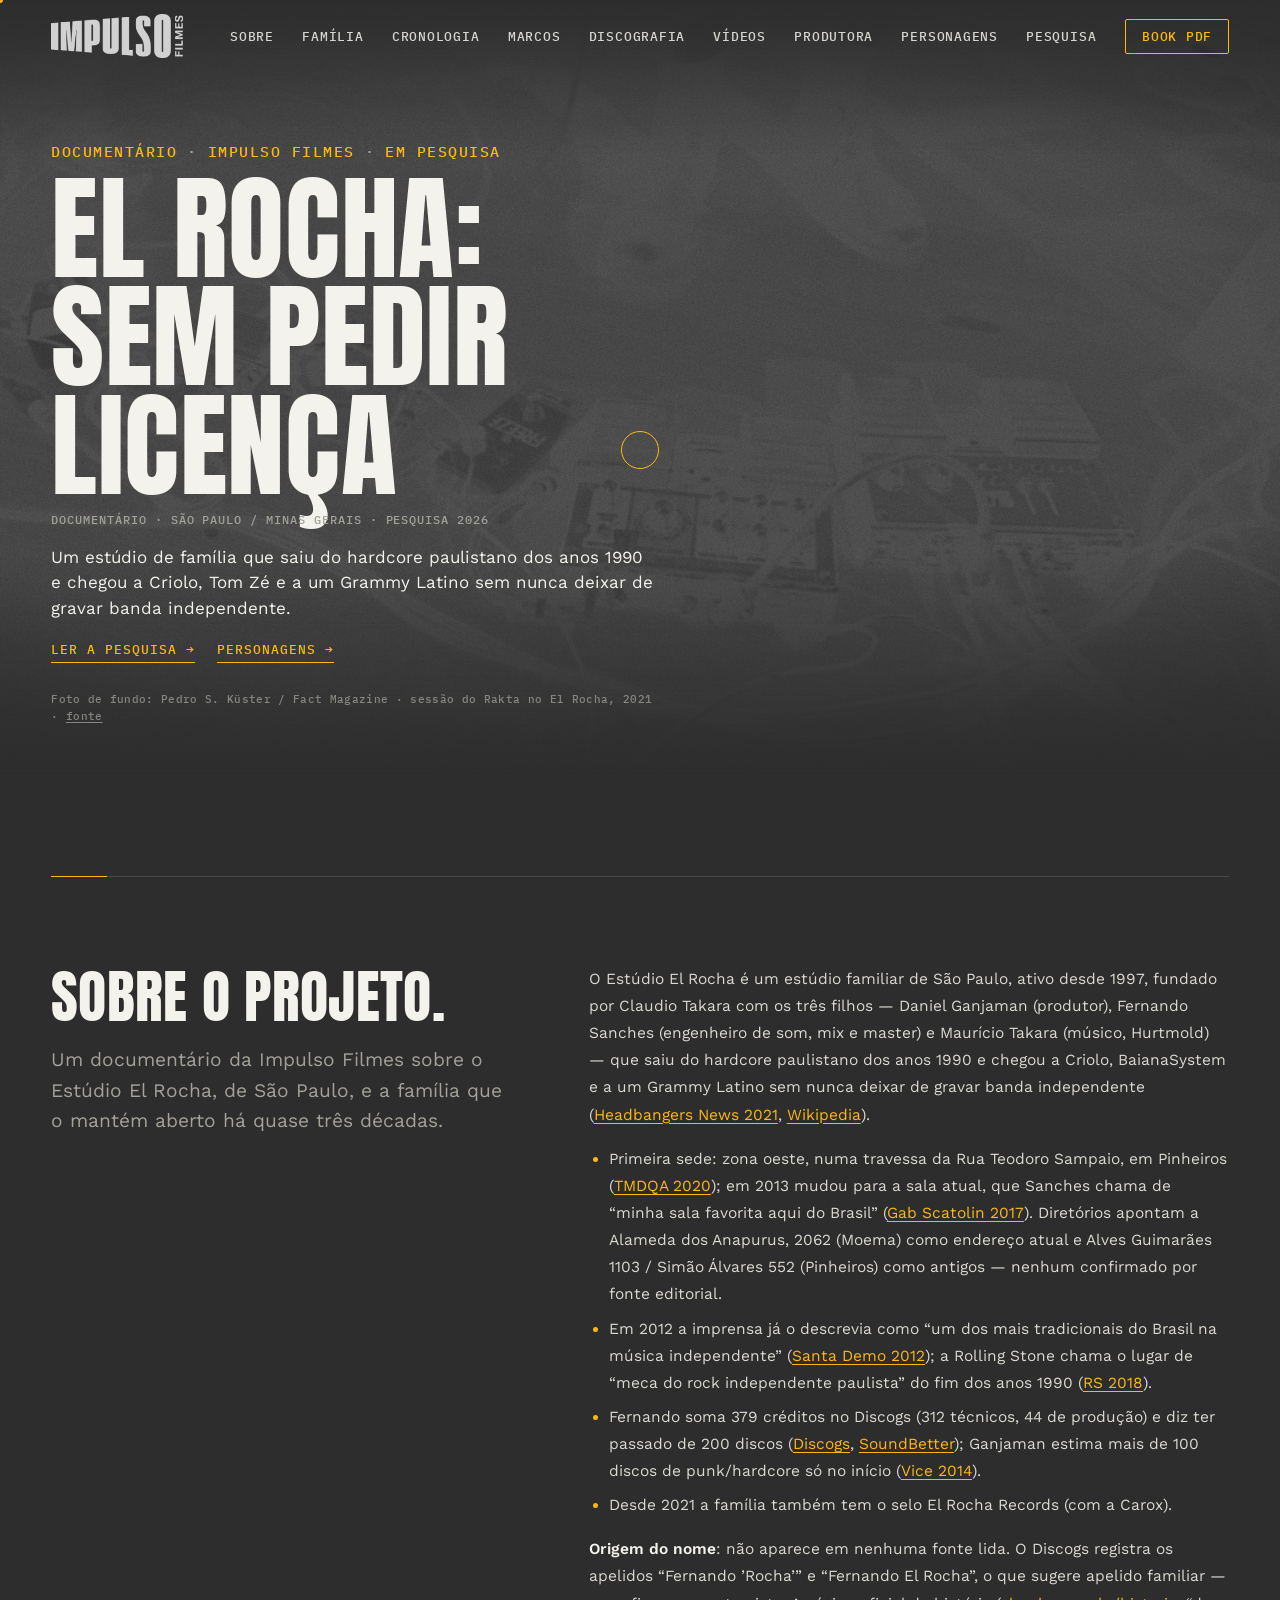
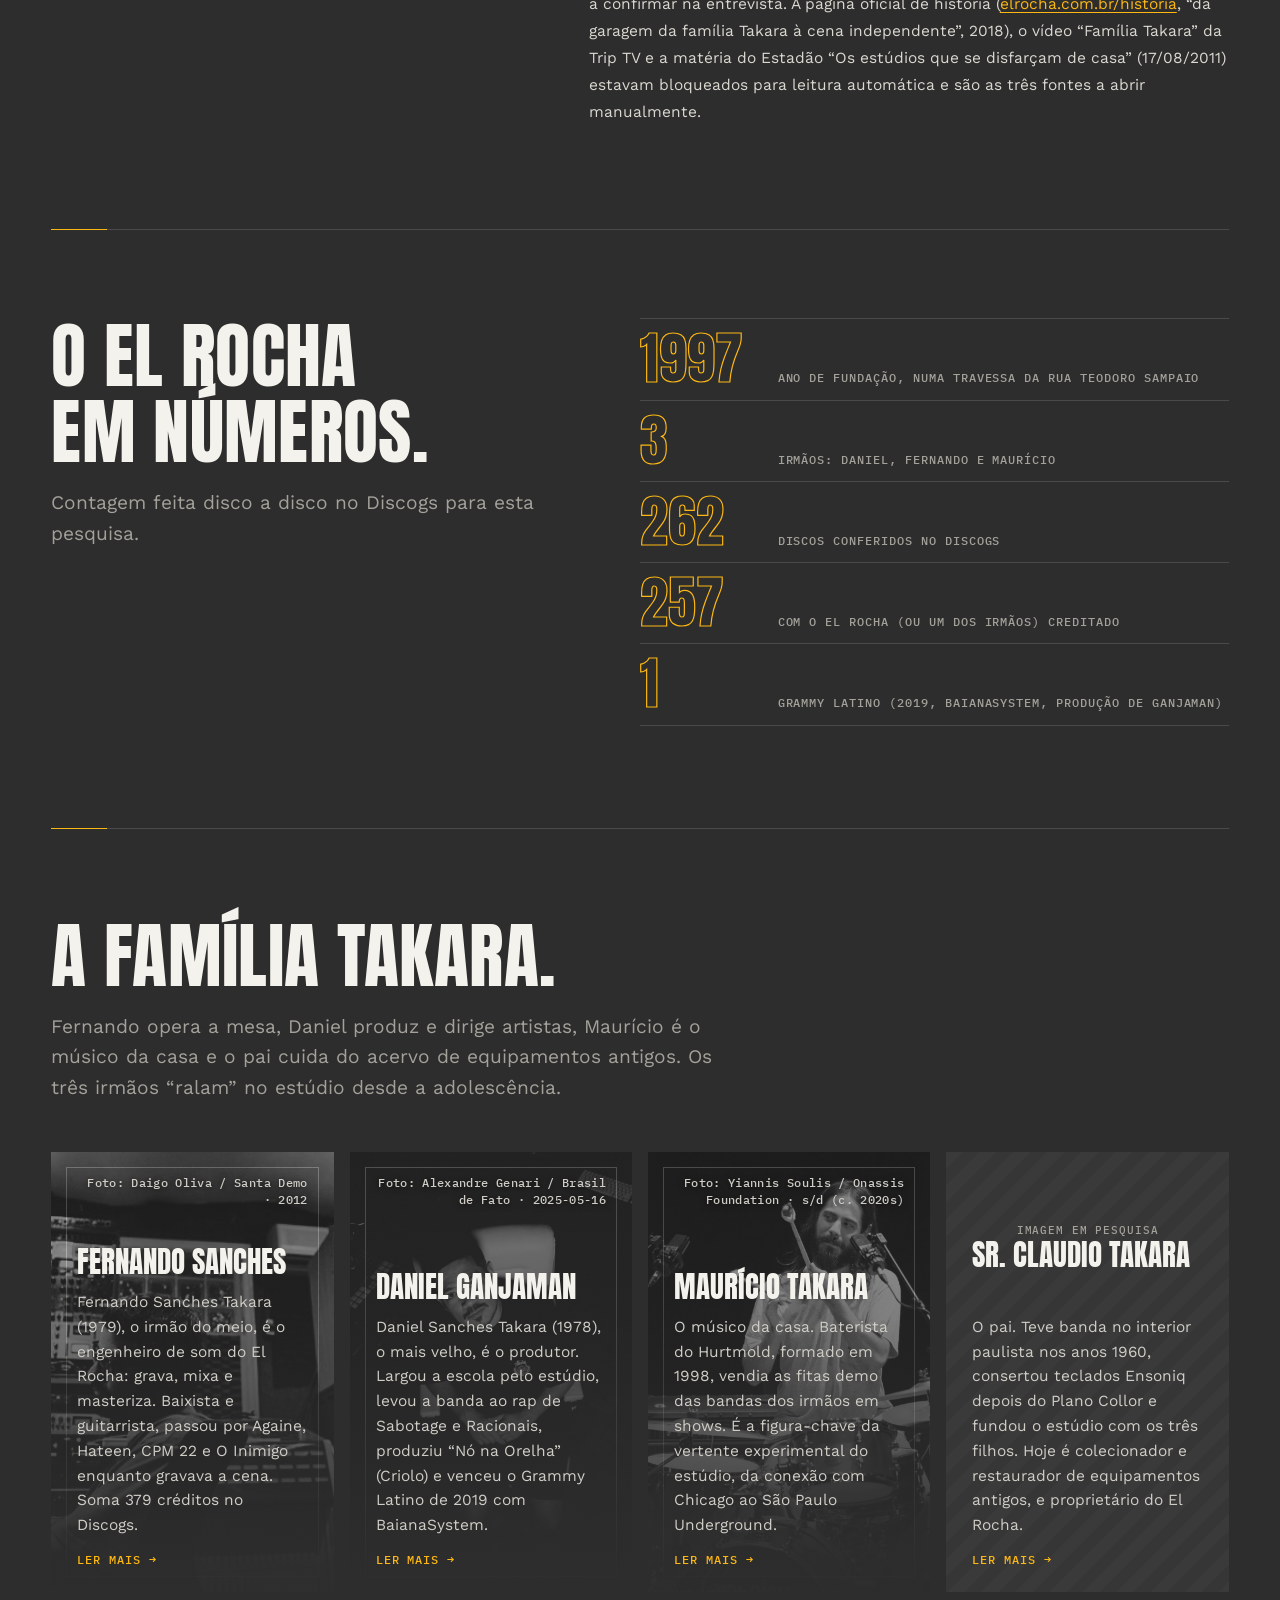
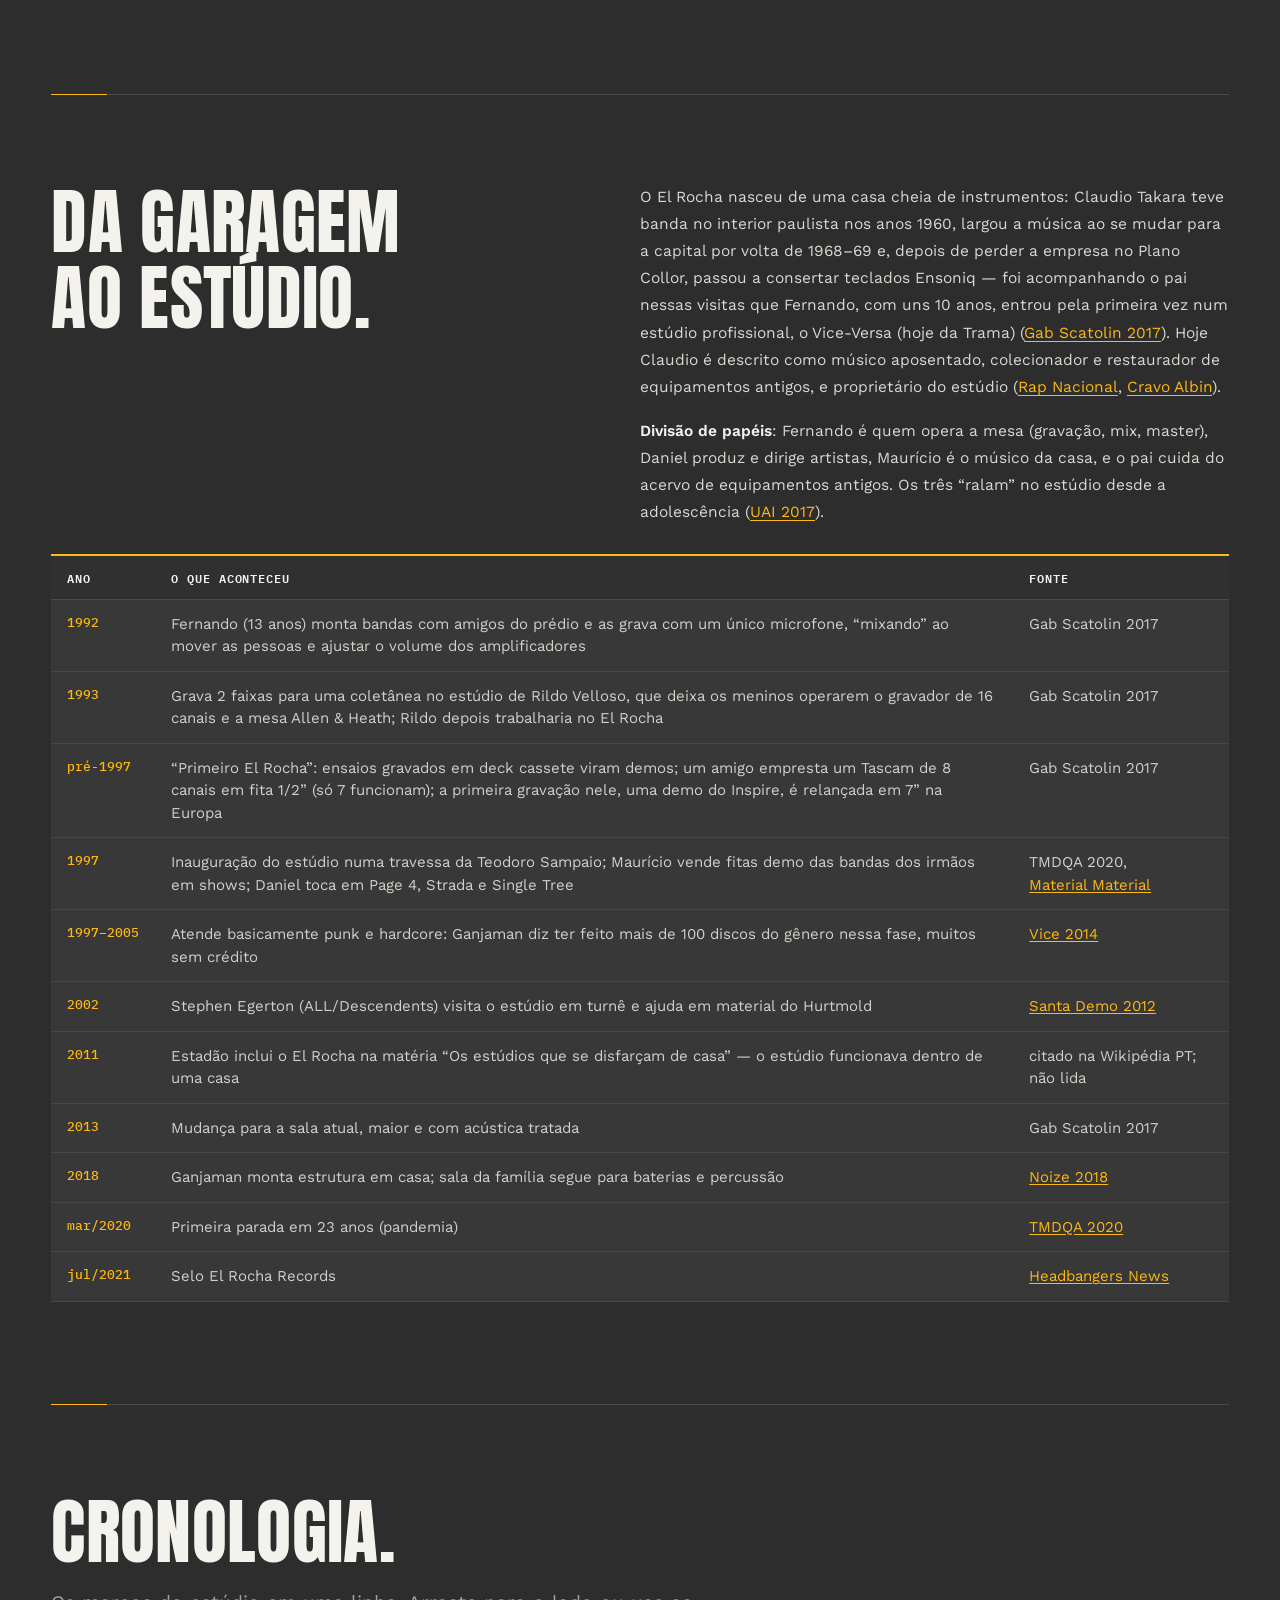
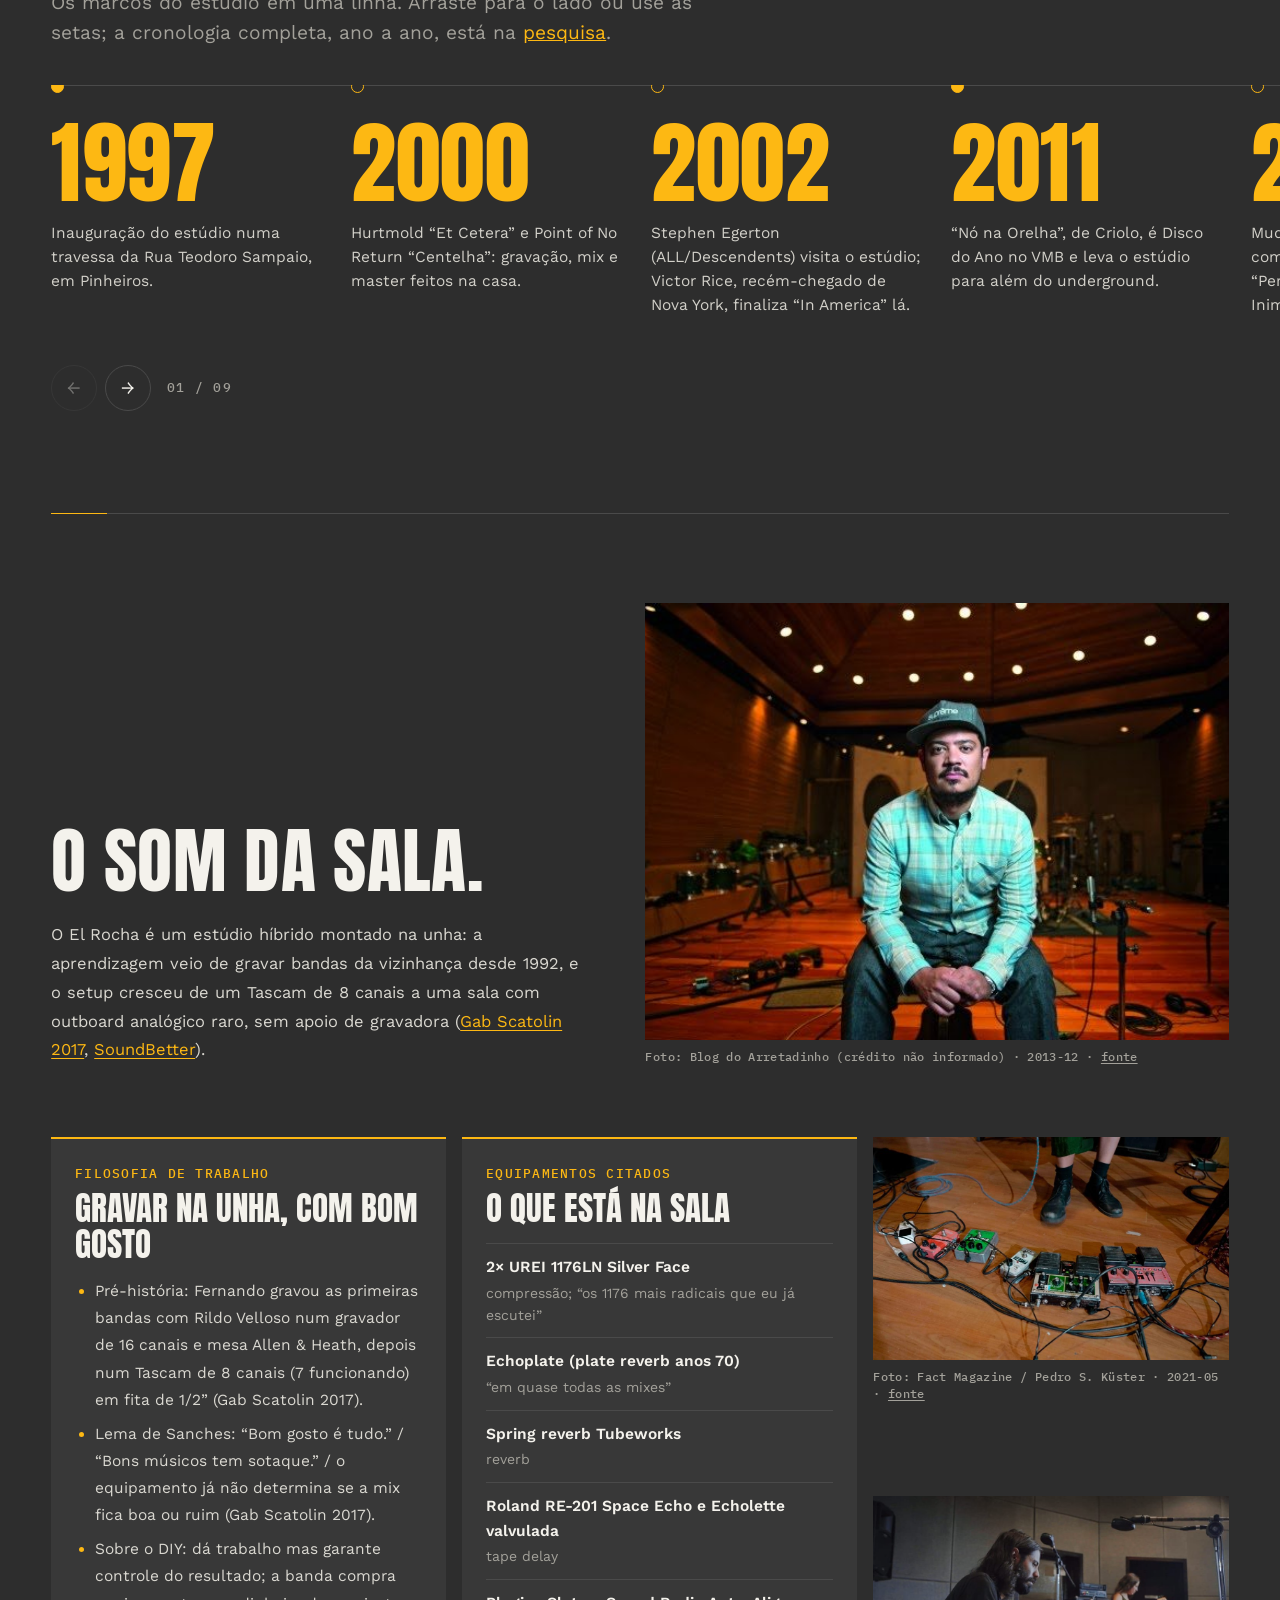
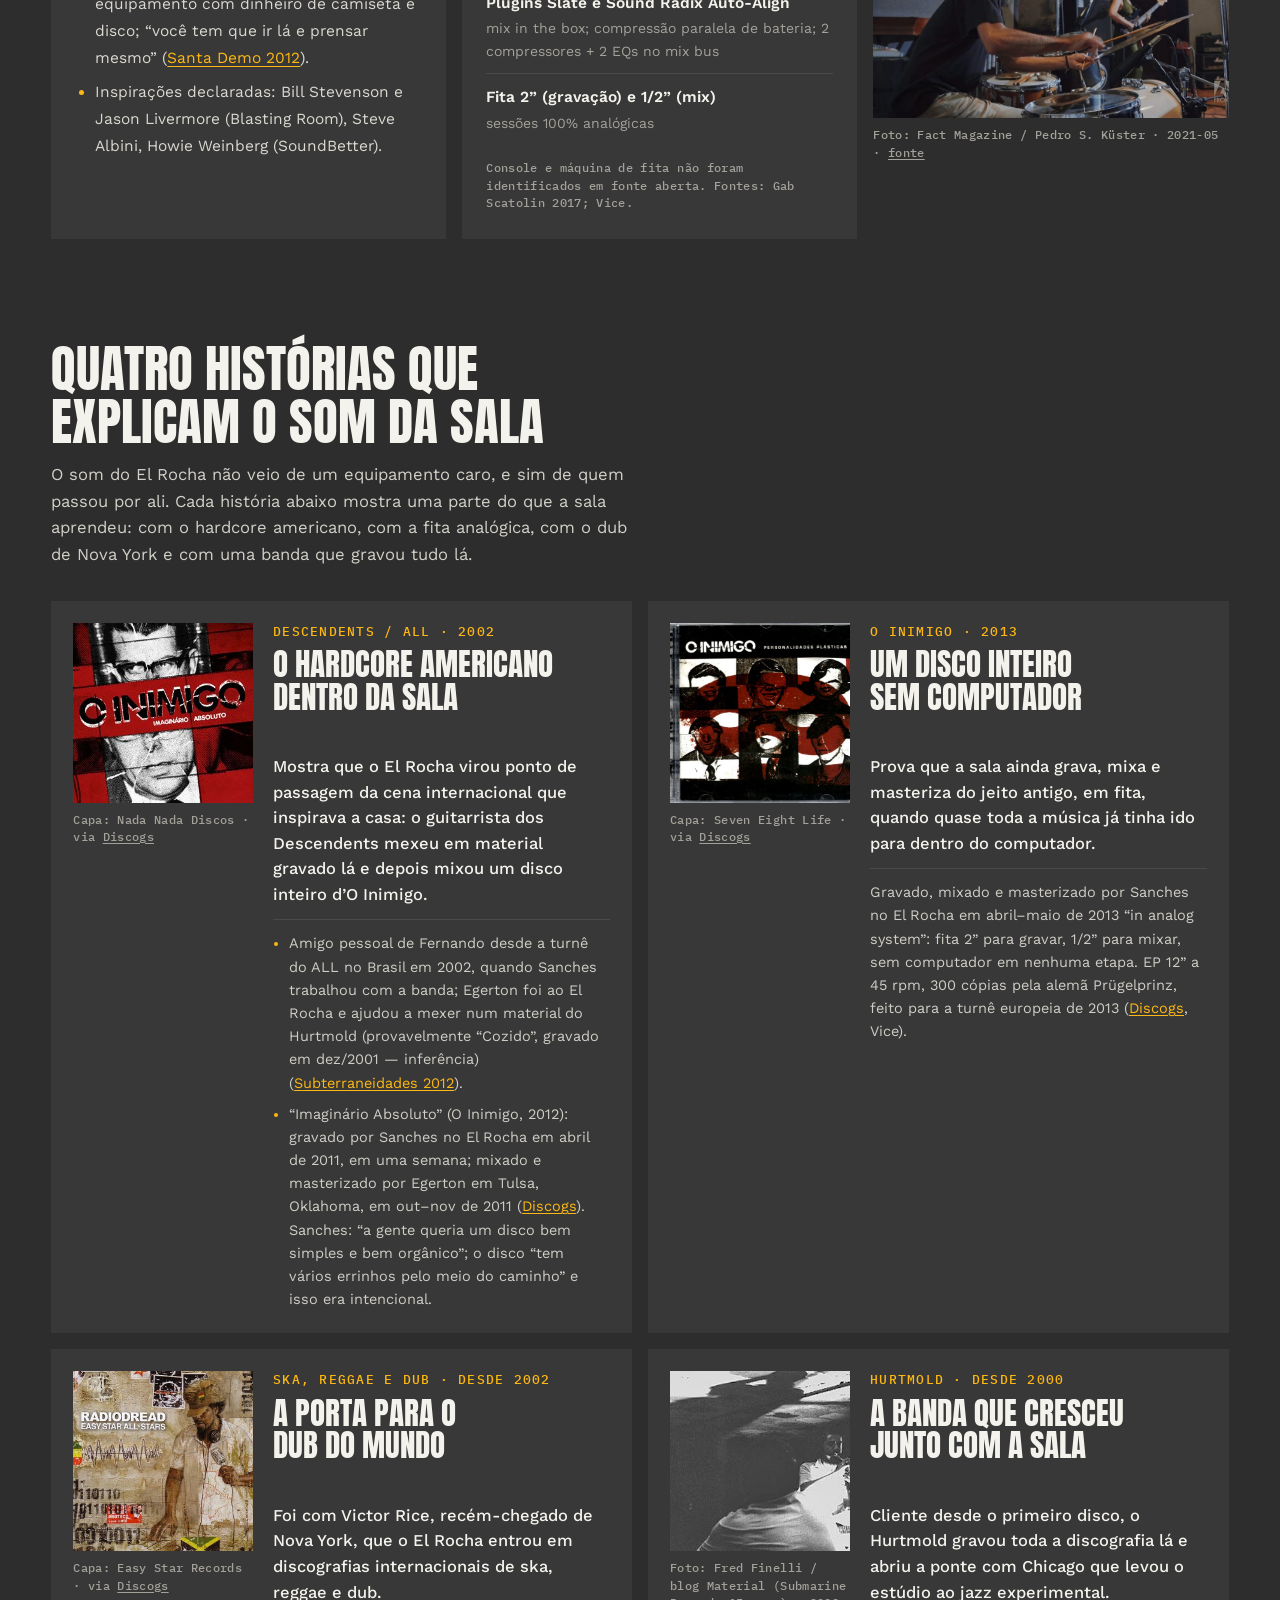
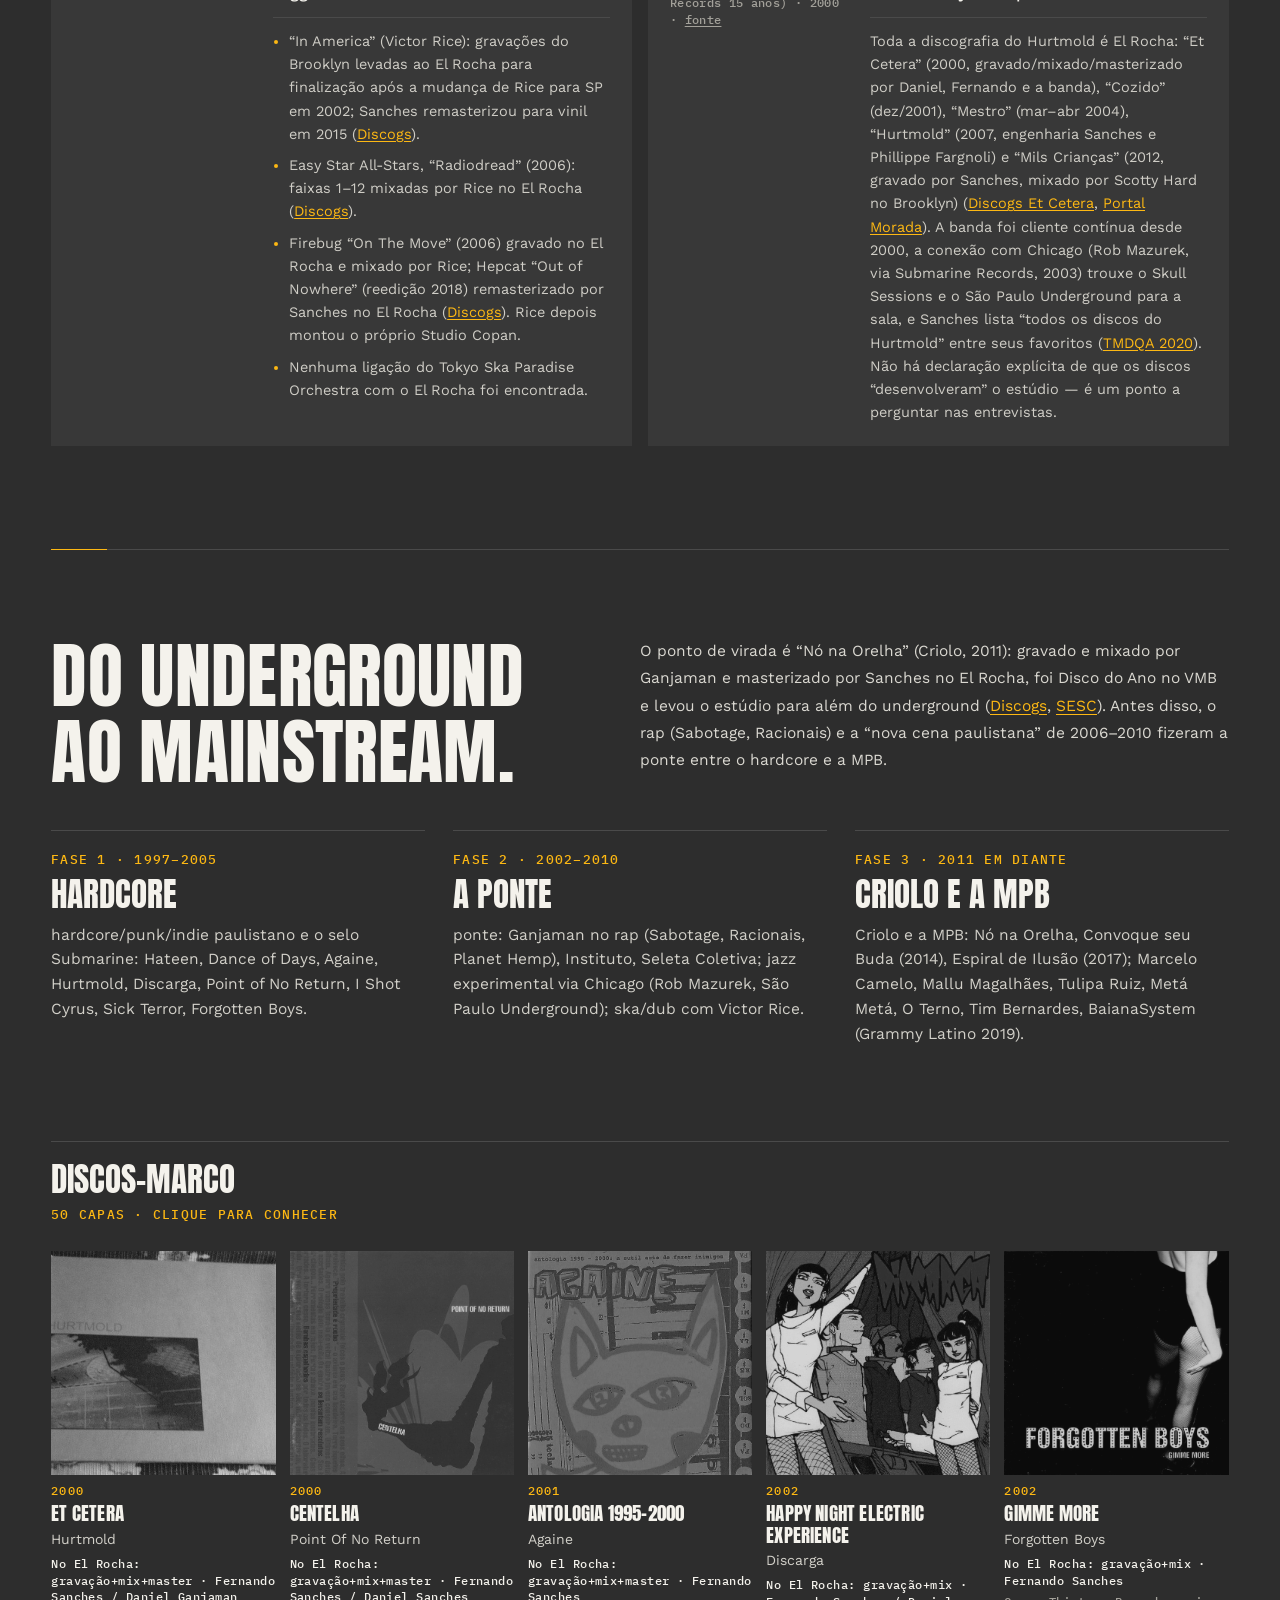
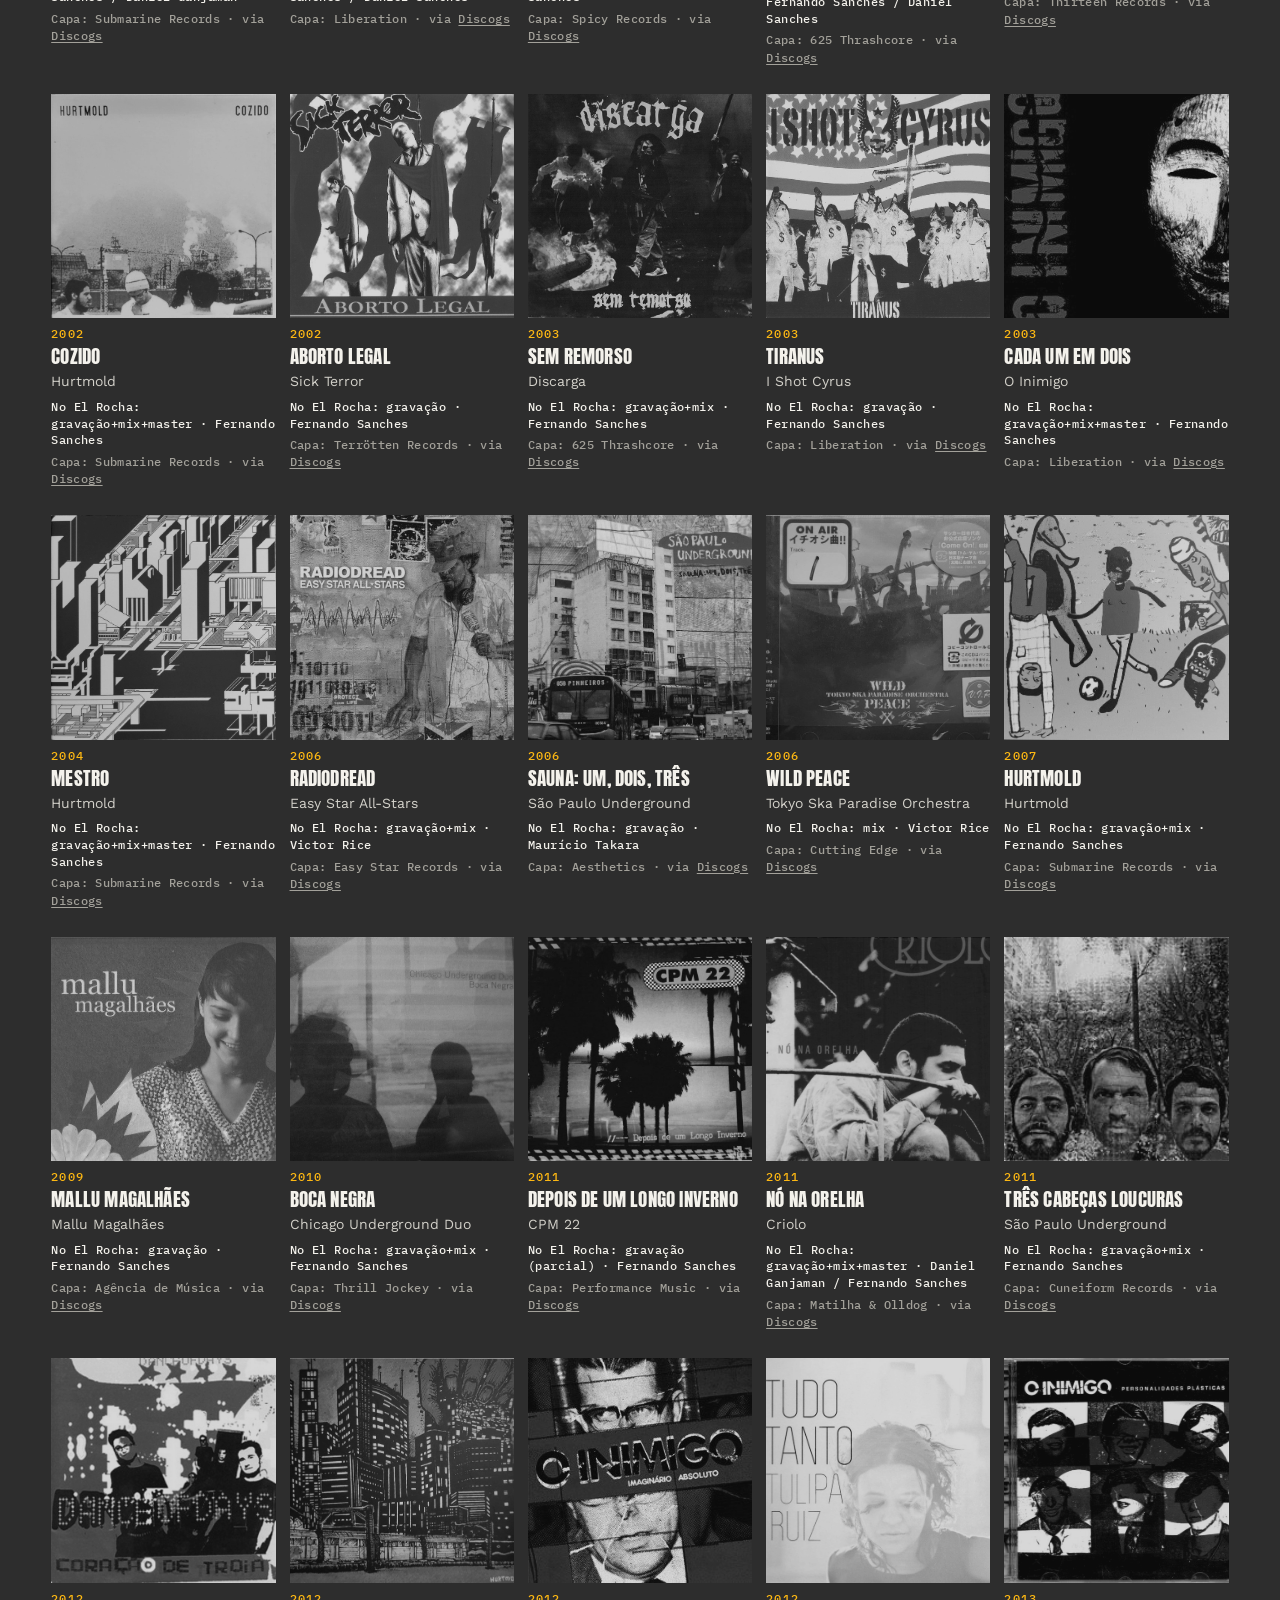
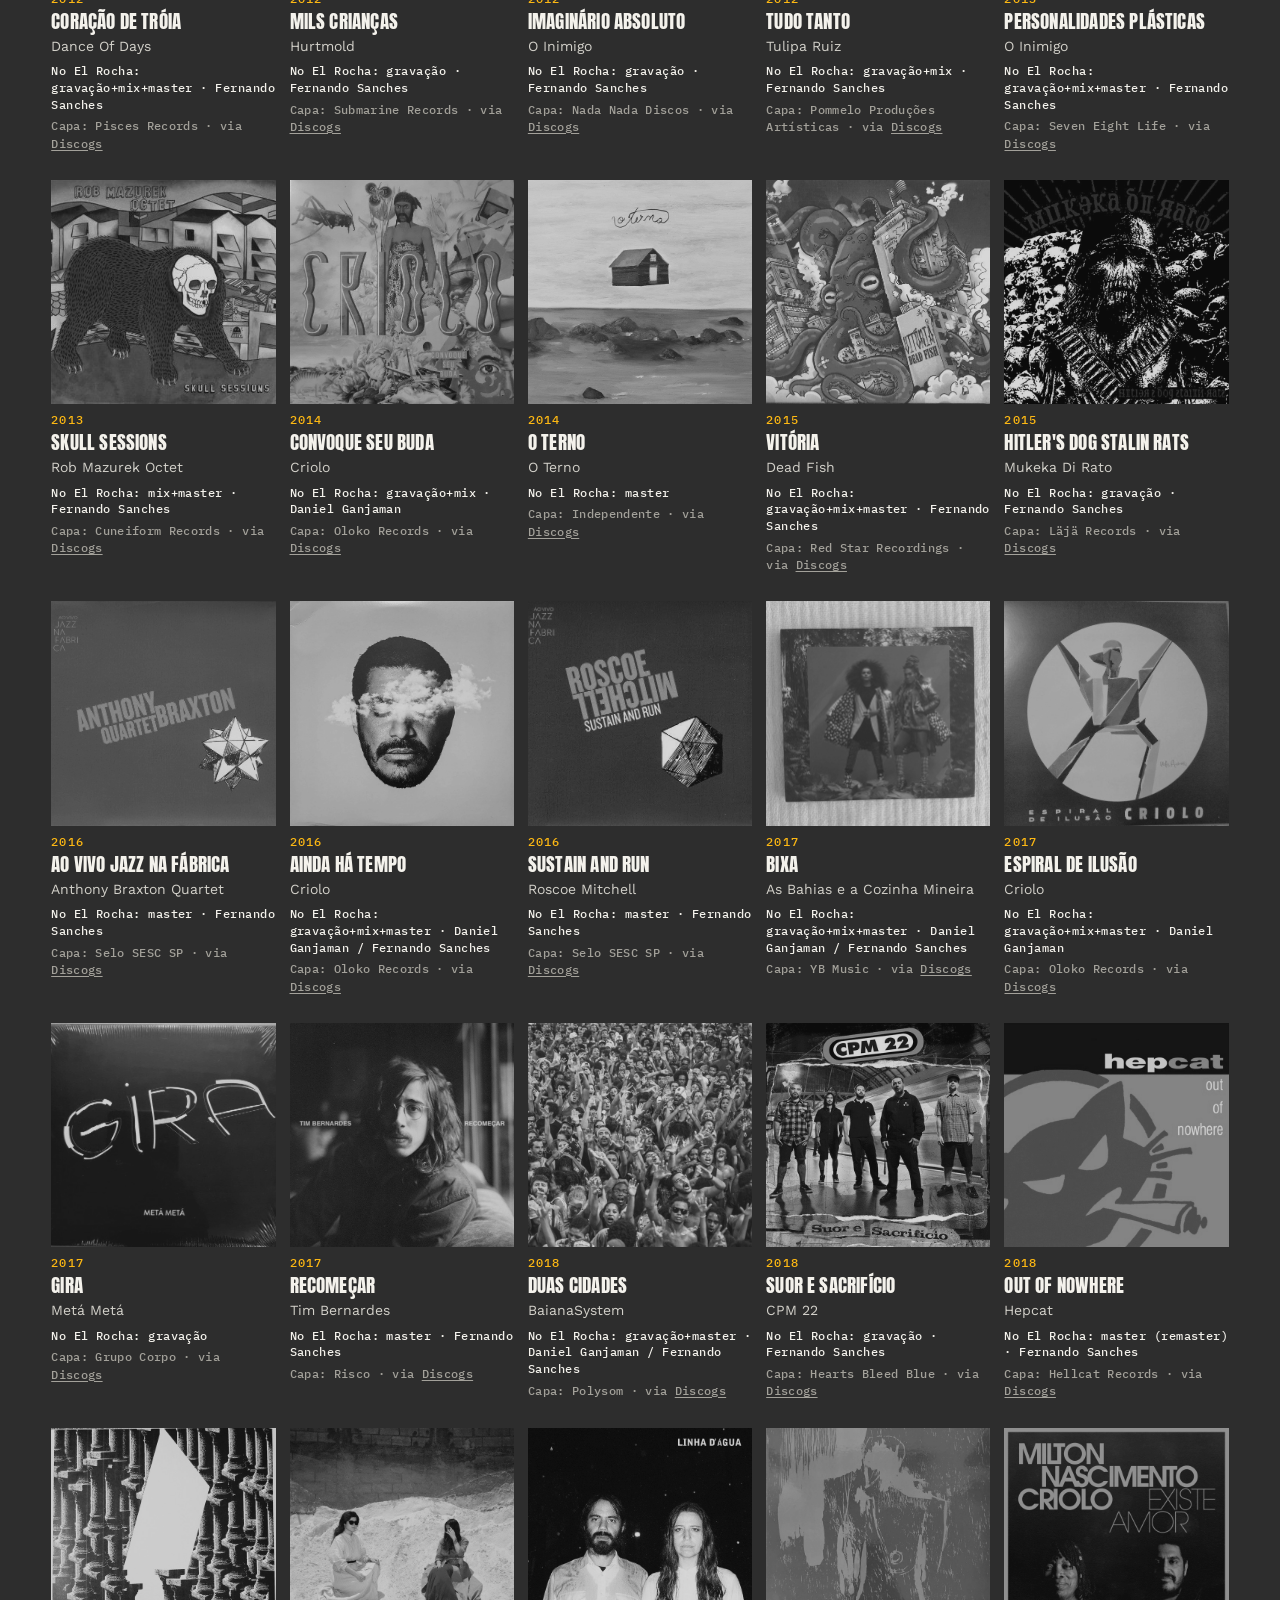
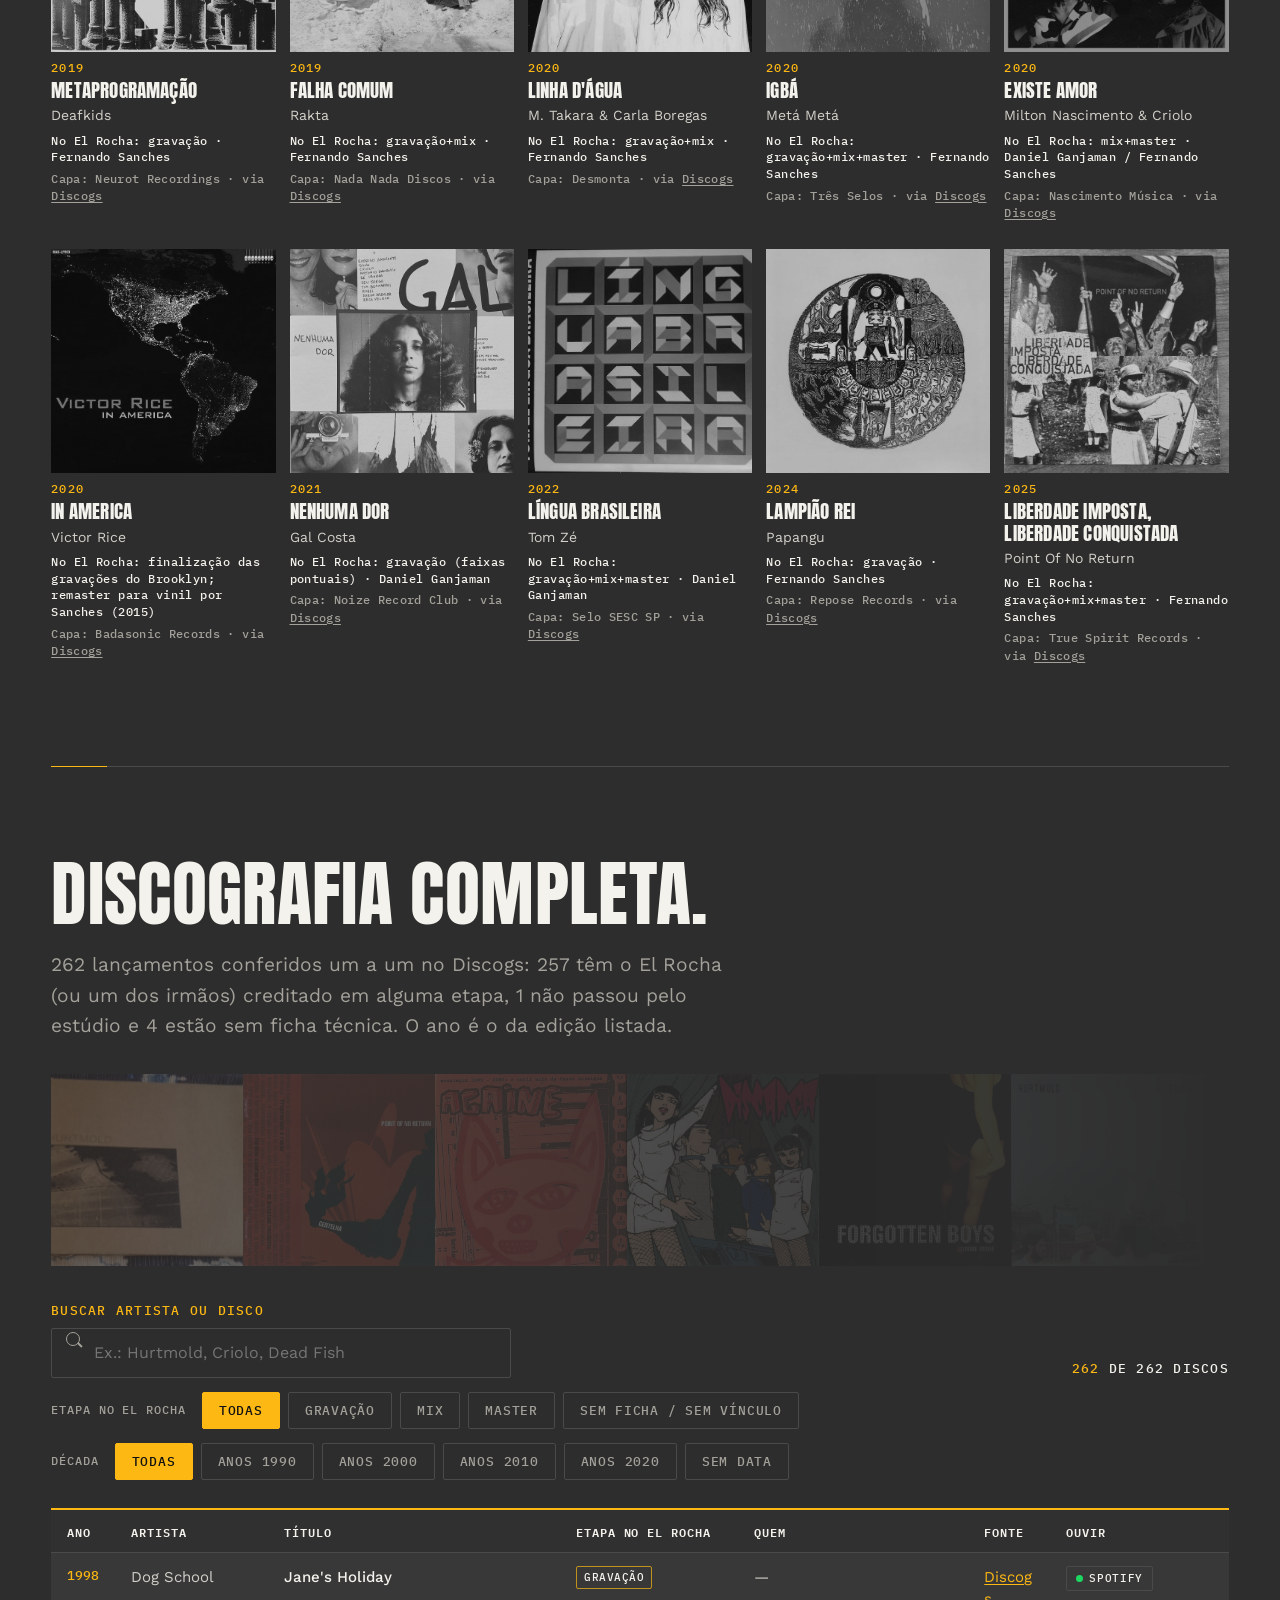
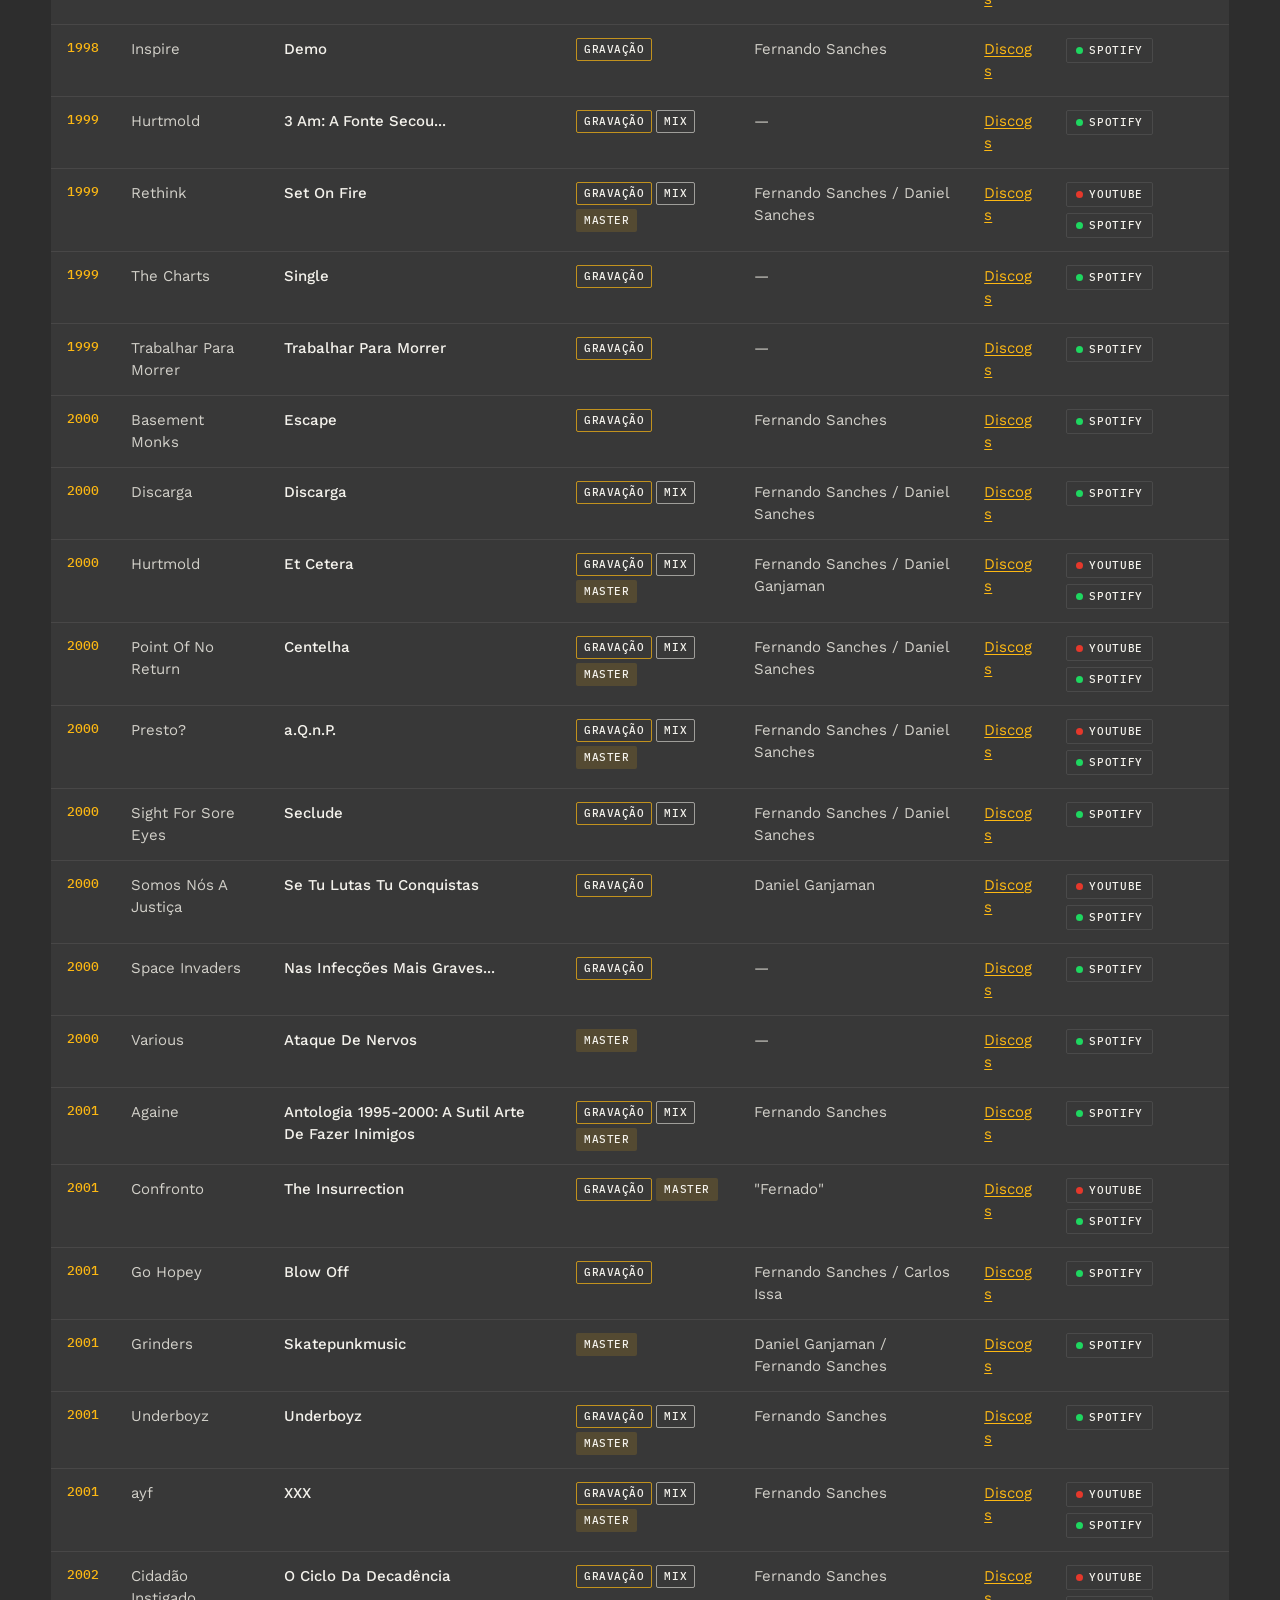
==== commit b9732a23: "Família Takara: Sr. Claudio ao lado dos três filhos Co-Authored-By: Claude Opus 5.5 <noreply@anthrop" ====
--- a/index.html
+++ b/index.html
@@ -13,11 +13,11 @@
 <link rel="preconnect" href="https://fonts.googleapis.com">
 <link rel="preconnect" href="https://fonts.gstatic.com" crossorigin>
 <link href="https://fonts.googleapis.com/css2?family=Anton&family=IBM+Plex+Mono:wght@400;500;600&family=Work+Sans:wght@400;500;600&display=swap" rel="stylesheet">
-<link rel="stylesheet" href="style.css?v=20261016n">
-<link rel="stylesheet" href="pages.css?v=20261016n">
-<link rel="stylesheet" href="case.css?v=20261016n">
-<link rel="stylesheet" href="extra.css?v=20261016n">
-<link rel="stylesheet" href="site.css?v=20261016n">
+<link rel="stylesheet" href="style.css?v=20261016o">
+<link rel="stylesheet" href="pages.css?v=20261016o">
+<link rel="stylesheet" href="case.css?v=20261016o">
+<link rel="stylesheet" href="extra.css?v=20261016o">
+<link rel="stylesheet" href="site.css?v=20261016o">
 </head>
 <body>
 
@@ -106,12 +106,10 @@
       <p>O músico da casa. Baterista do Hurtmold, formado em 1998, vendia as fitas demo das bandas dos irmãos em shows. É a figura-chave da vertente experimental do estúdio, da conexão com Chicago ao São Paulo Underground.</p>
       <span class="mais">Ler mais →</span>
     </a>
-  </div>
-  <div class="solutions" style="grid-template-columns:1fr">
-    <a class="solution pai reveal" href="personagens.html#claudio">
+    <a class="solution reveal" href="personagens.html#claudio">
       <span class="ph">Imagem em pesquisa</span>
       <h3>Sr. Claudio Takara</h3>
-      <p>Teve banda no interior paulista nos anos 1960, consertou teclados Ensoniq depois de perder a empresa no Plano Collor e fundou o estúdio com os três filhos. Hoje é descrito como músico aposentado, colecionador e restaurador de equipamentos antigos, e proprietário do El Rocha.</p>
+      <p>O pai. Teve banda no interior paulista nos anos 1960, consertou teclados Ensoniq depois do Plano Collor e fundou o estúdio com os três filhos. Hoje é colecionador e restaurador de equipamentos antigos, e proprietário do El Rocha.</p>
       <span class="mais">Ler mais →</span>
     </a>
   </div>
@@ -1008,7 +1006,7 @@
 <dialog class="lightbox" id="lightbox" aria-label="Imagem ampliada"><img alt=""><p class="lb-legenda"></p><button type="button">Fechar</button></dialog>
 <div class="cursor" aria-hidden="true"></div><div class="dot" aria-hidden="true"></div>
 
-<script src="pages.js?v=20261016n"></script>
-<script src="site.js?v=20261016n"></script>
+<script src="pages.js?v=20261016o"></script>
+<script src="site.js?v=20261016o"></script>
 </body>
 </html>
--- a/site.css
+++ b/site.css
@@ -63,11 +63,9 @@
 .familia .solution .mais { margin-top: 16px; font: 500 12px/1 var(--mono); letter-spacing: .08em; text-transform: uppercase; color: var(--yellow); }
 .familia .solution .ph { position: absolute; inset: 0; aspect-ratio: auto; border: 0; place-items: start center; padding-top: 70px; }
 .familia .pai { margin-top: 16px; min-height: 260px; }
-@media (min-width: 901px) {
-  .familia .solutions { grid-template-columns: repeat(3, 1fr); }
-  .familia .pai { min-height: 300px; }
-  .familia .pai p { max-width: 70ch; }
-}
+/* os quatro (os três irmãos e o pai) lado a lado */
+@media (min-width: 640px) { .familia .solutions { grid-template-columns: repeat(2, minmax(0, 1fr)); } }
+@media (min-width: 1100px) { .familia .solutions { grid-template-columns: repeat(4, minmax(0, 1fr)); } .familia .solution h3 { font-size: clamp(26px, 2.3vw, 36px); } }
 
 /* ---------- Tabelas (viram fichas empilhadas no celular: nada de rolagem lateral) ---------- */
 .tabela { width: 100%; border-collapse: collapse; margin-top: 28px; font-size: 15px; line-height: 1.5; }
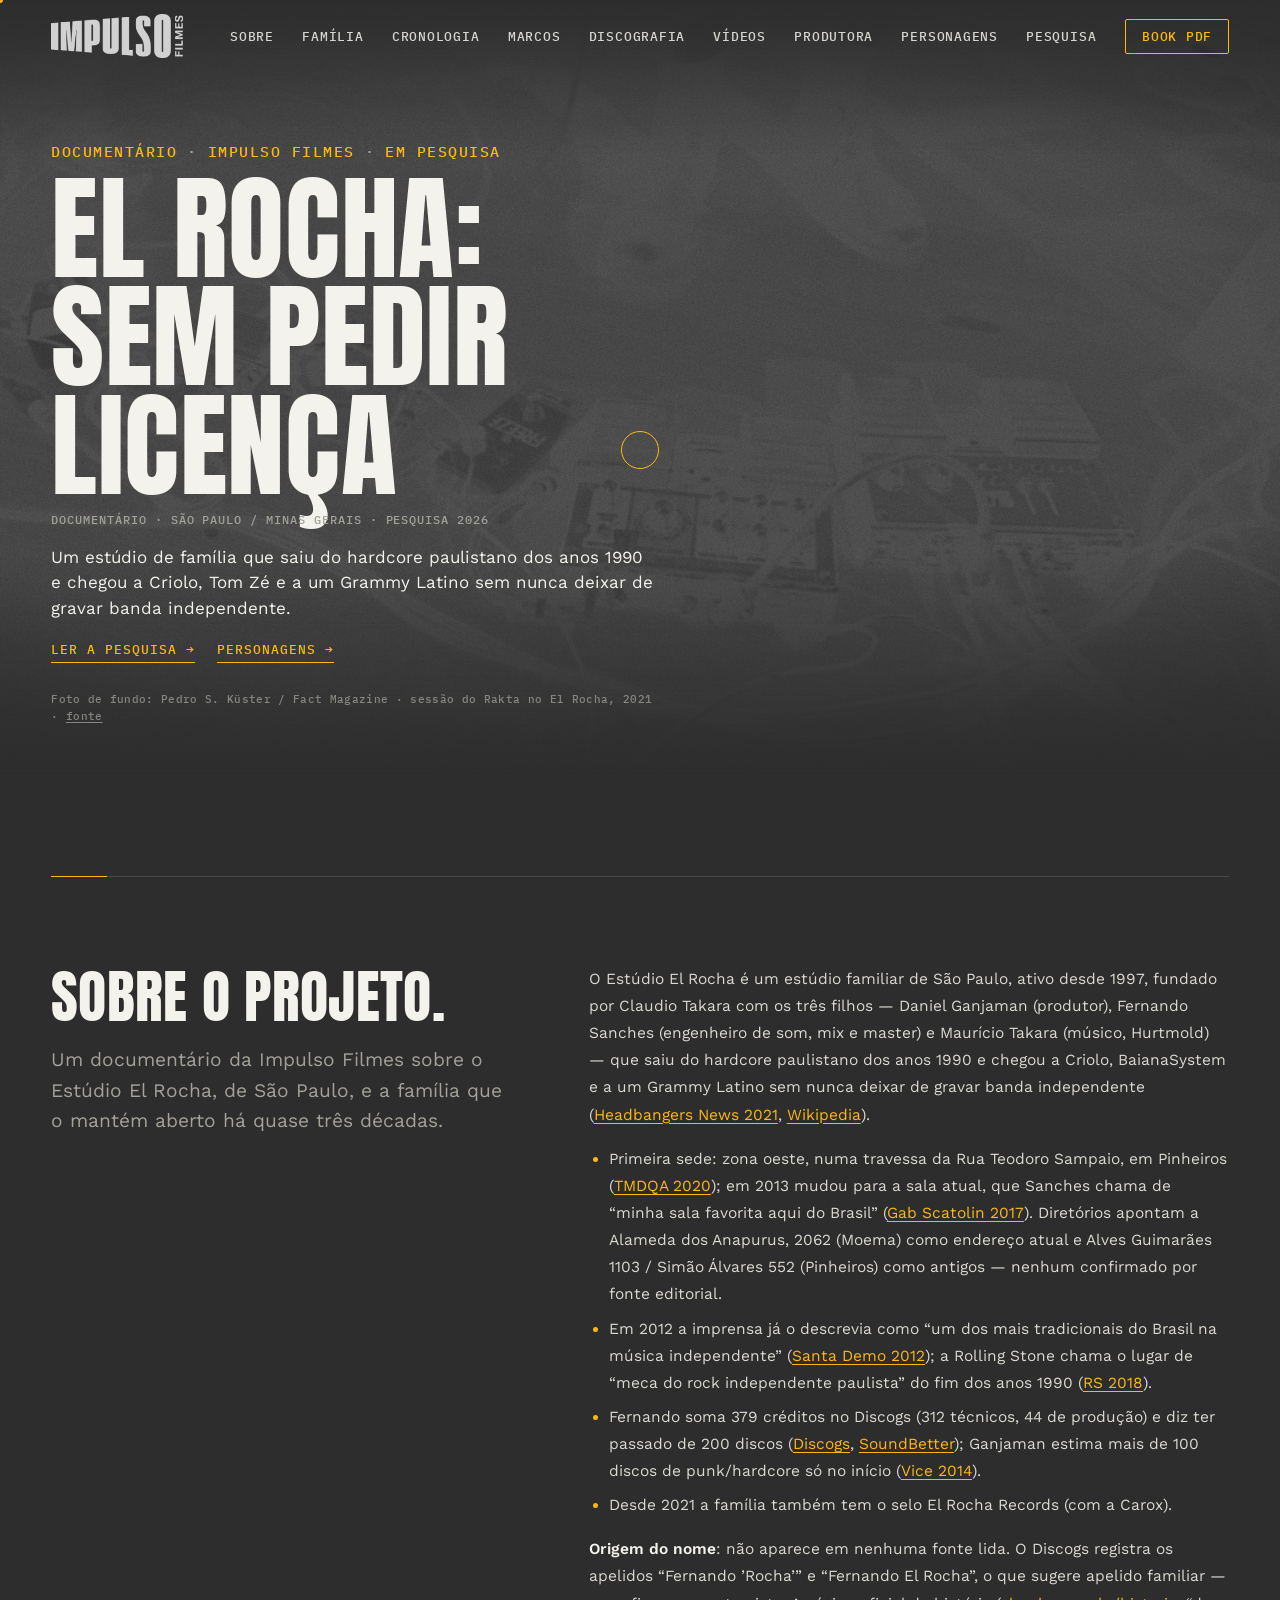
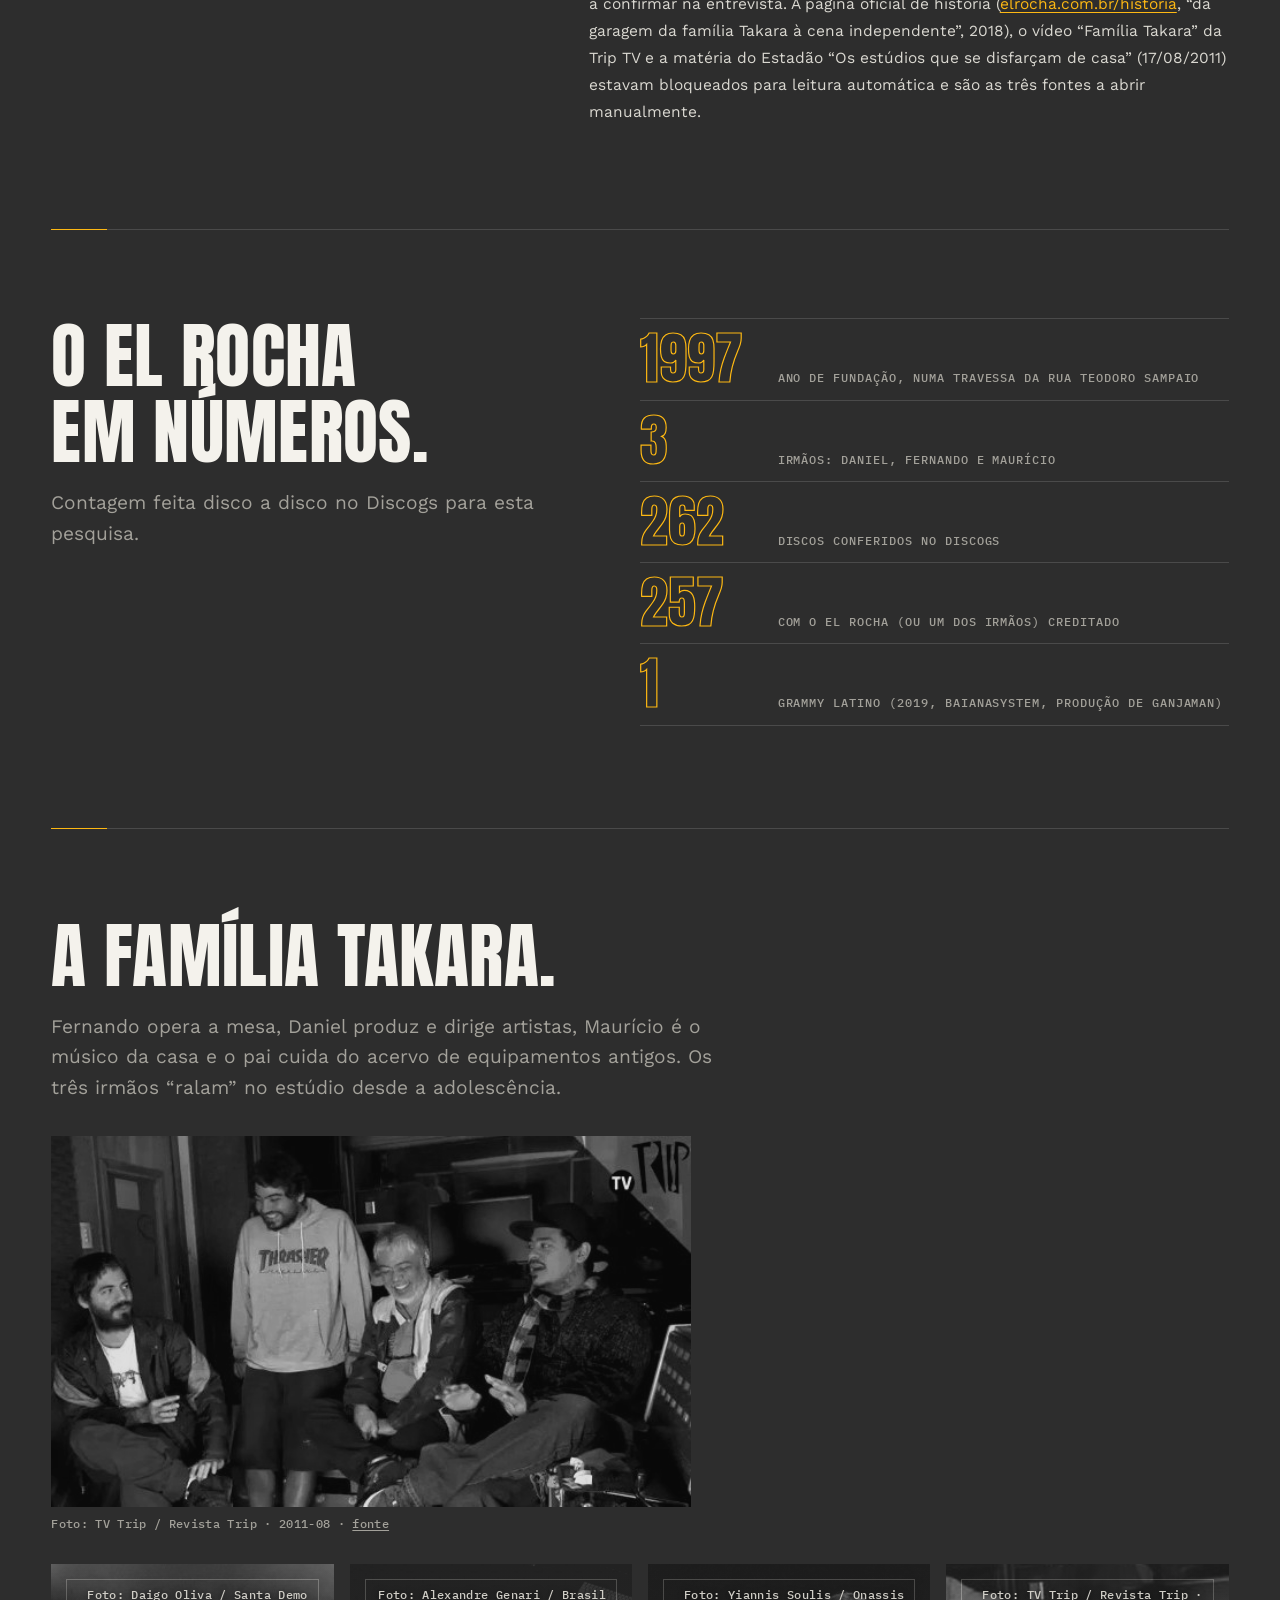
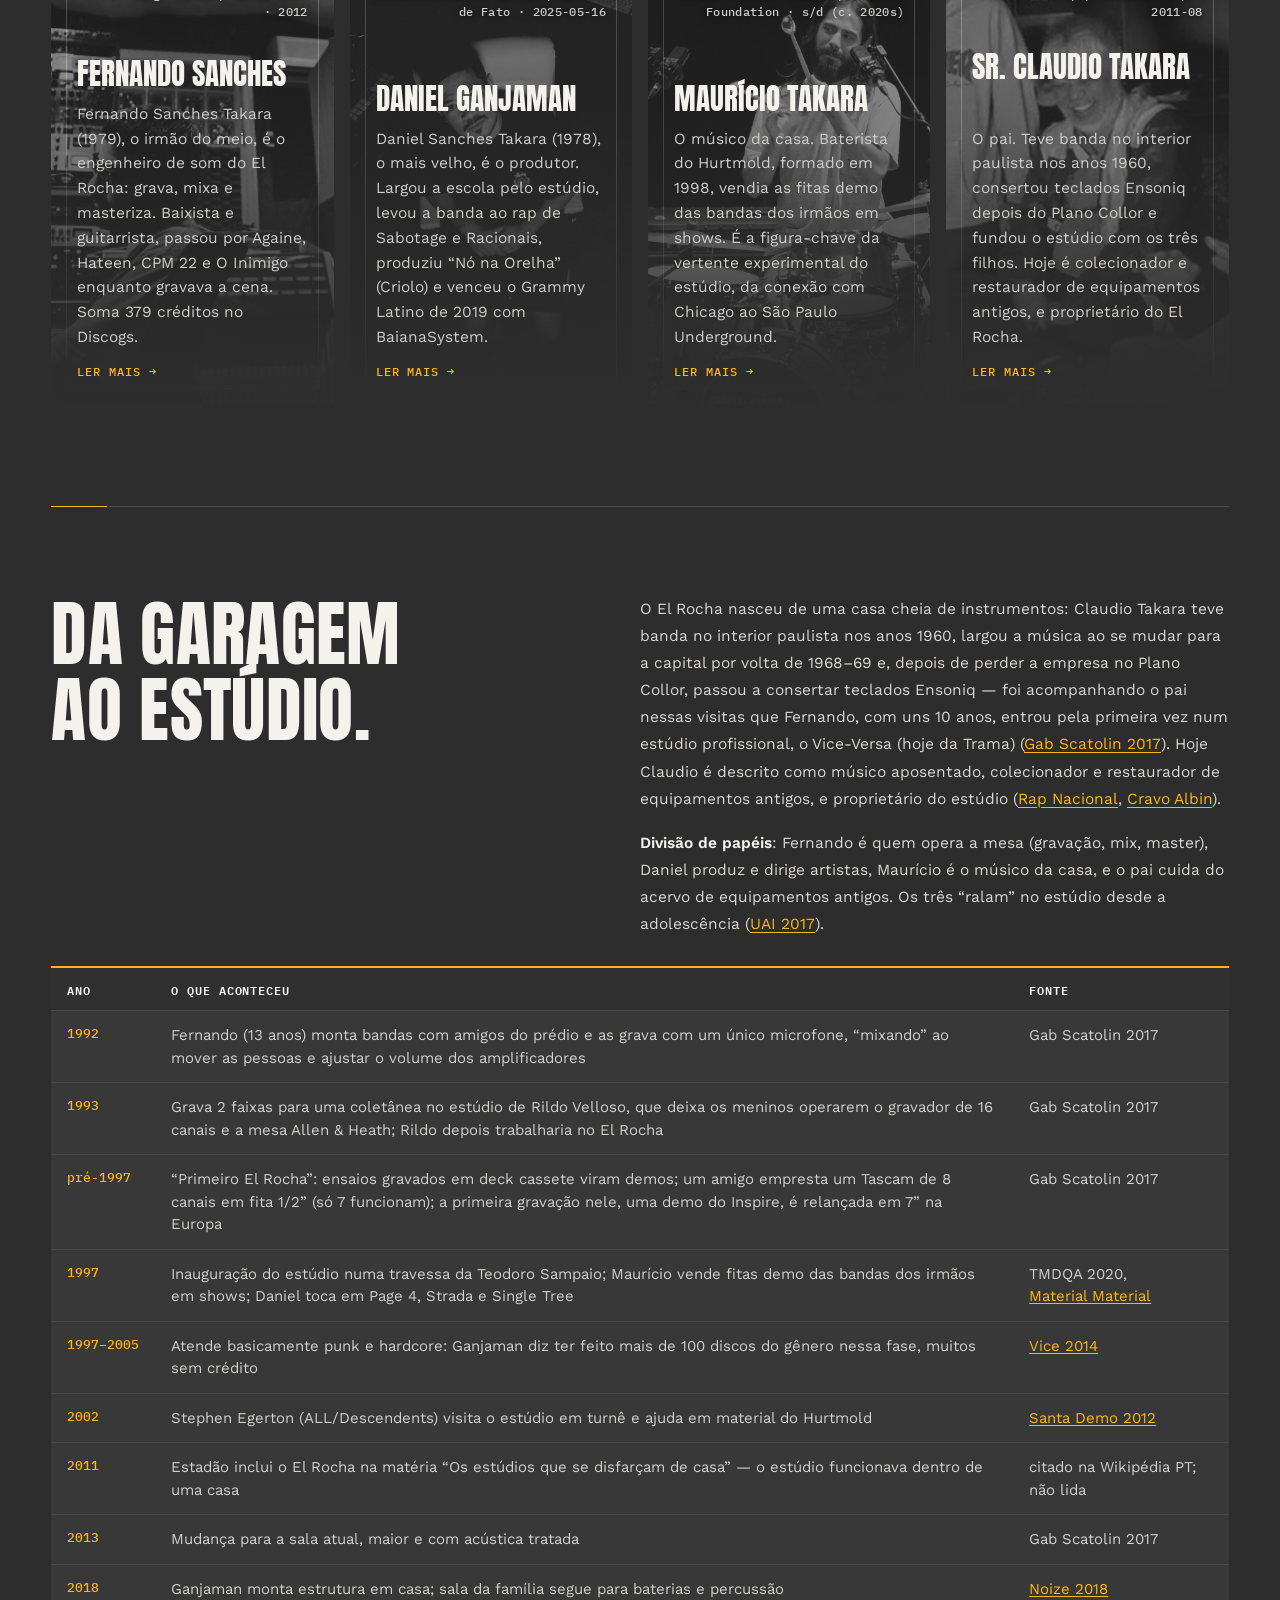
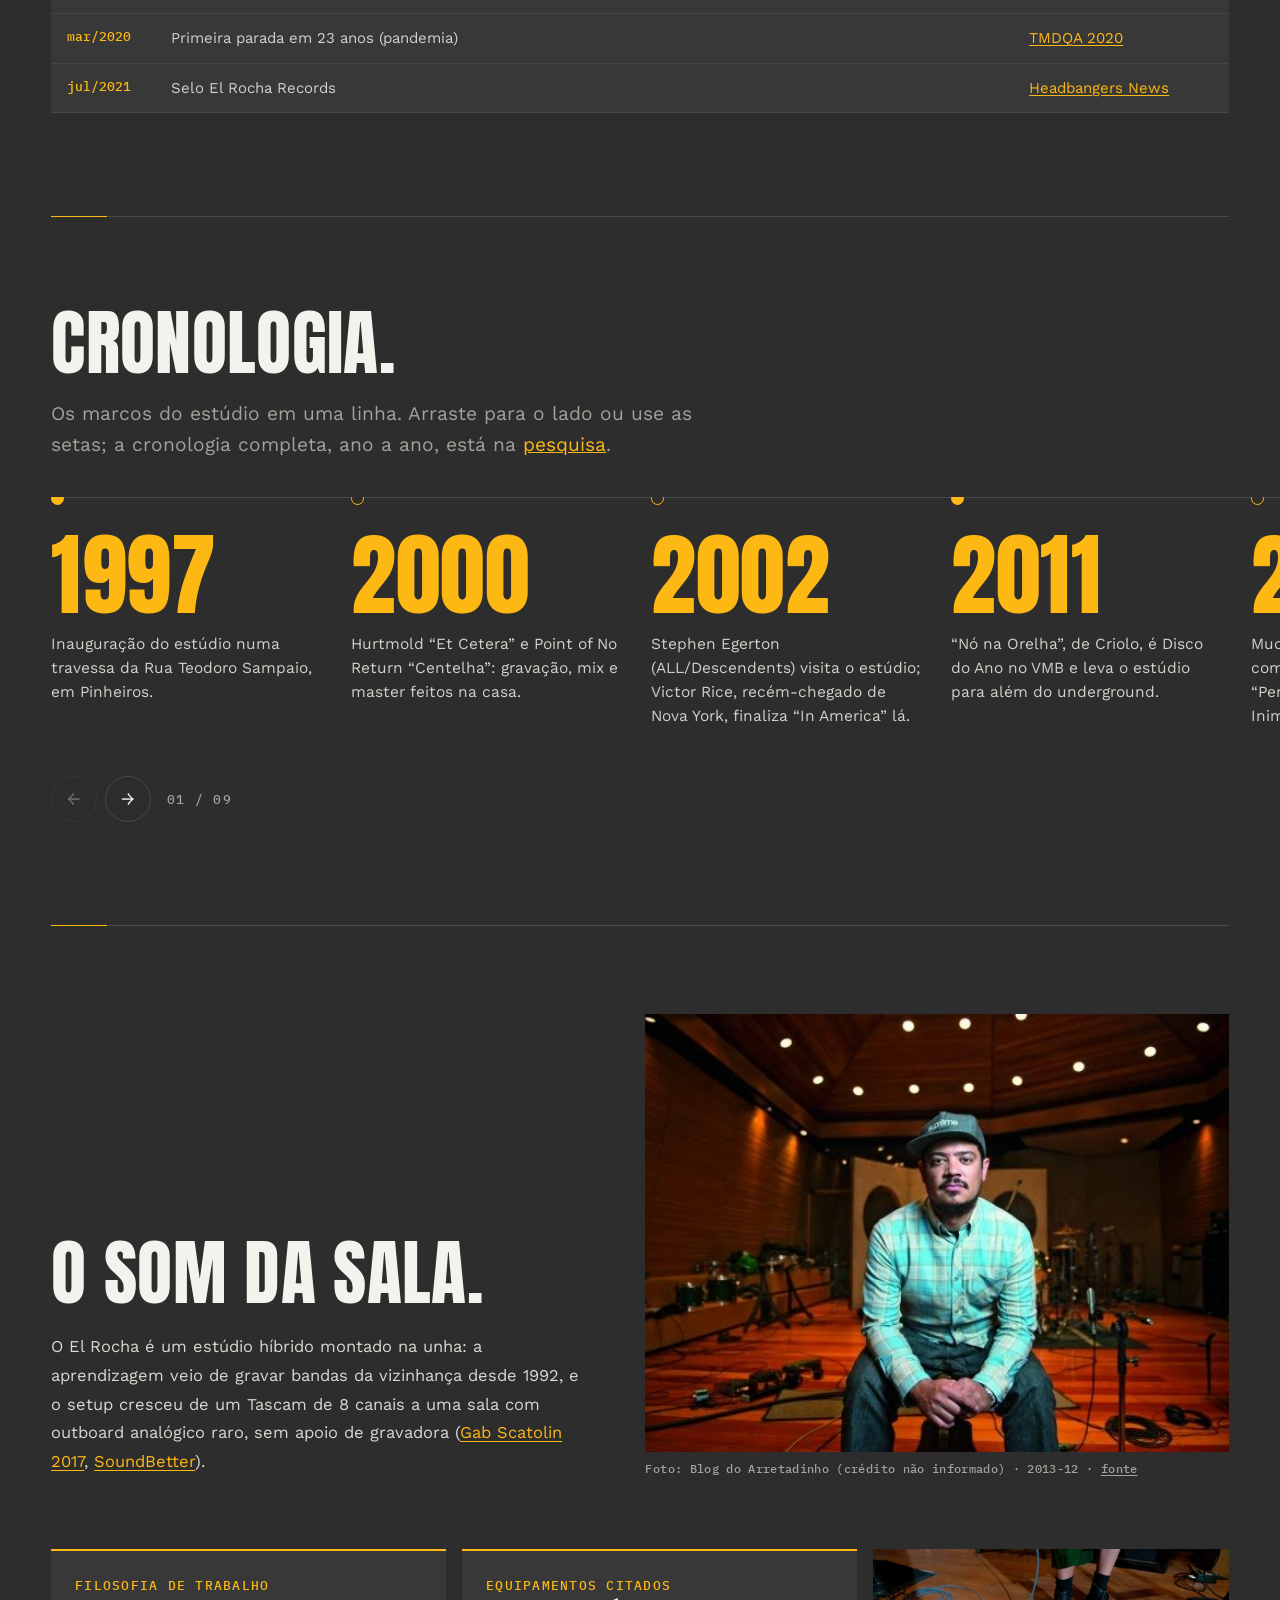
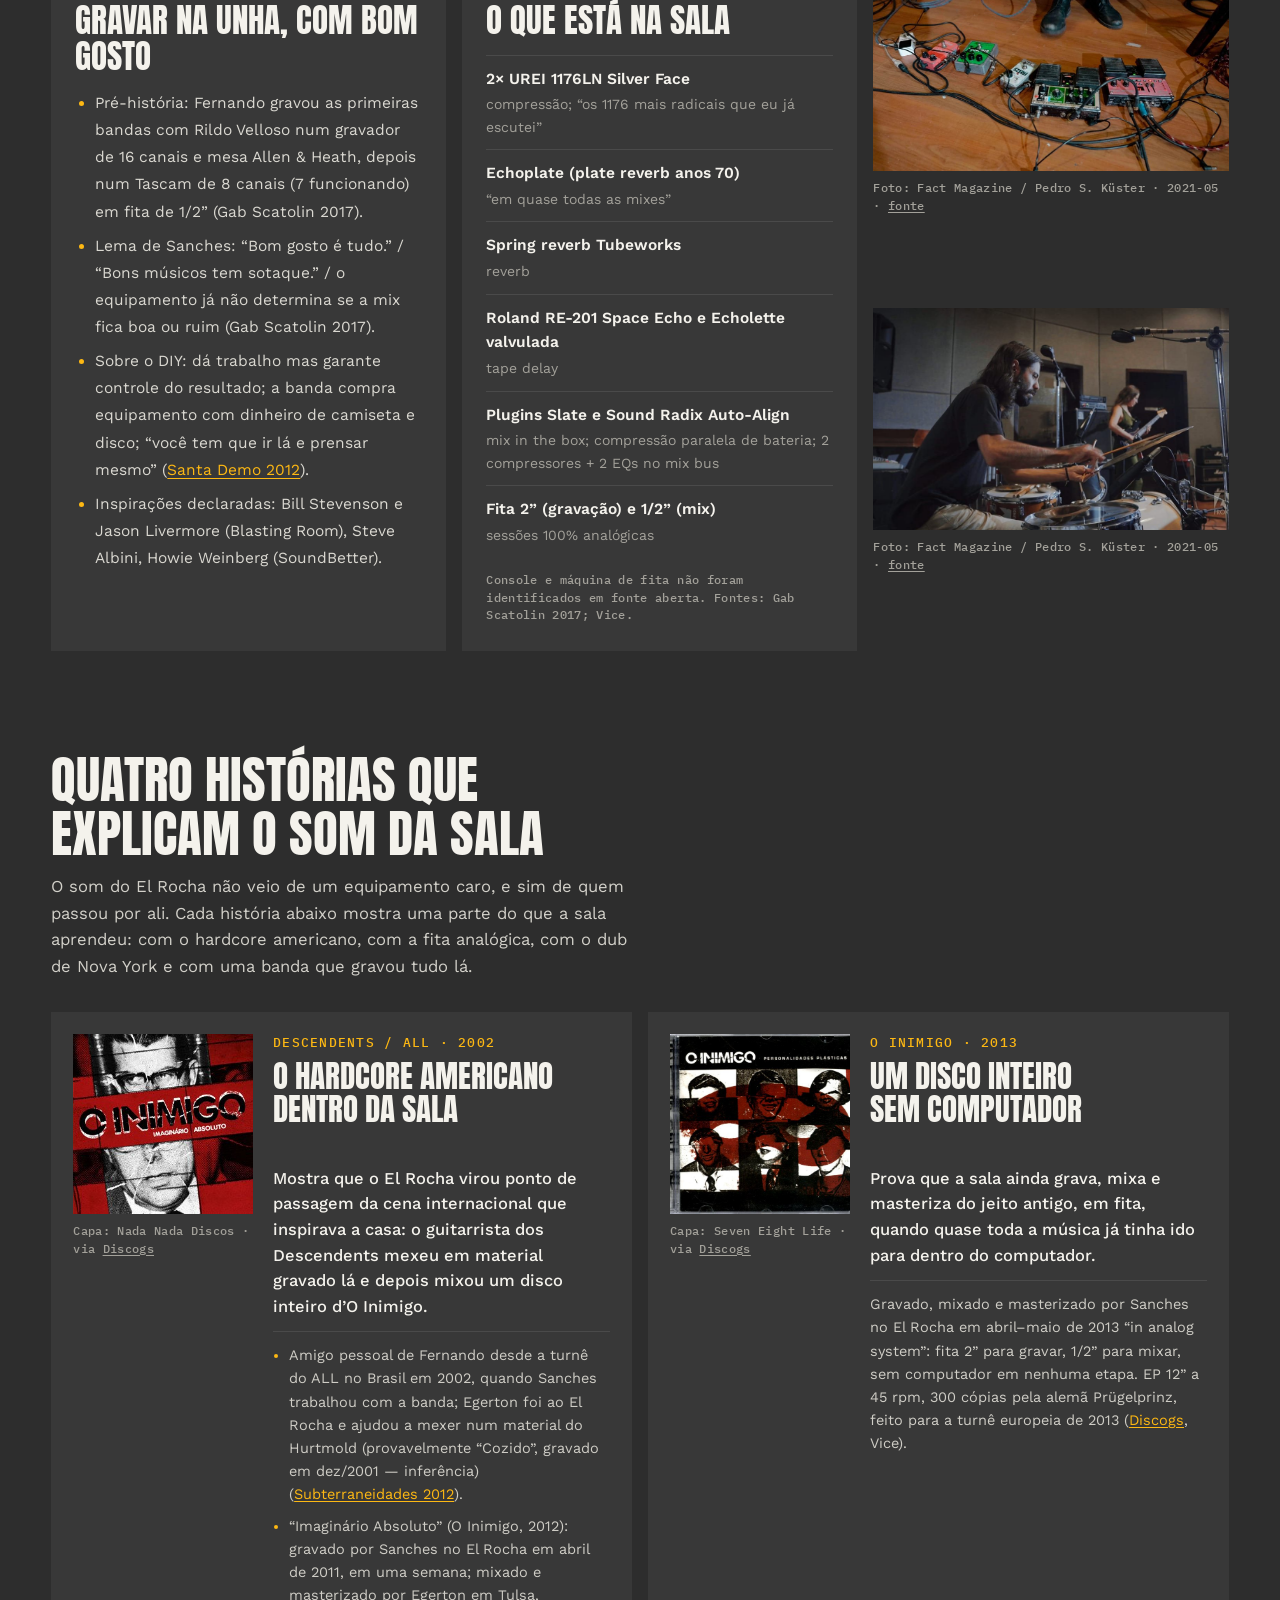
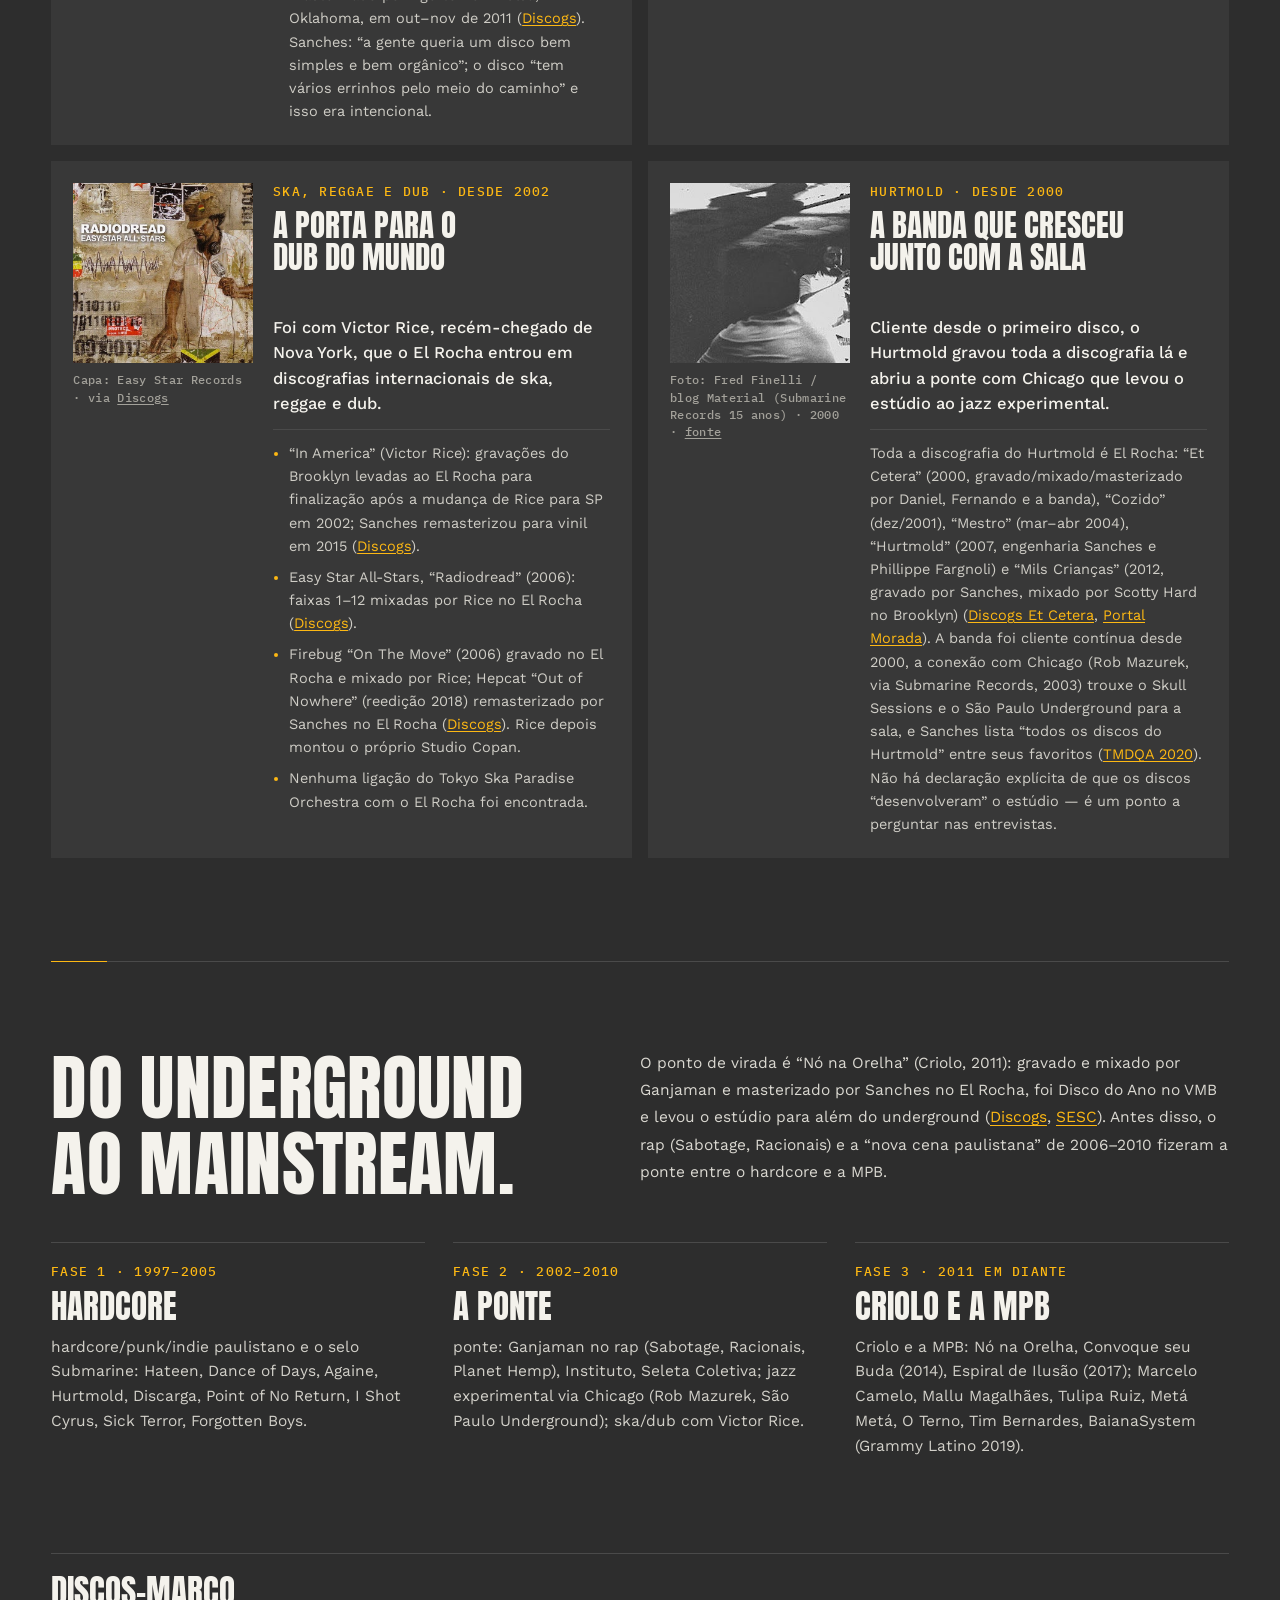
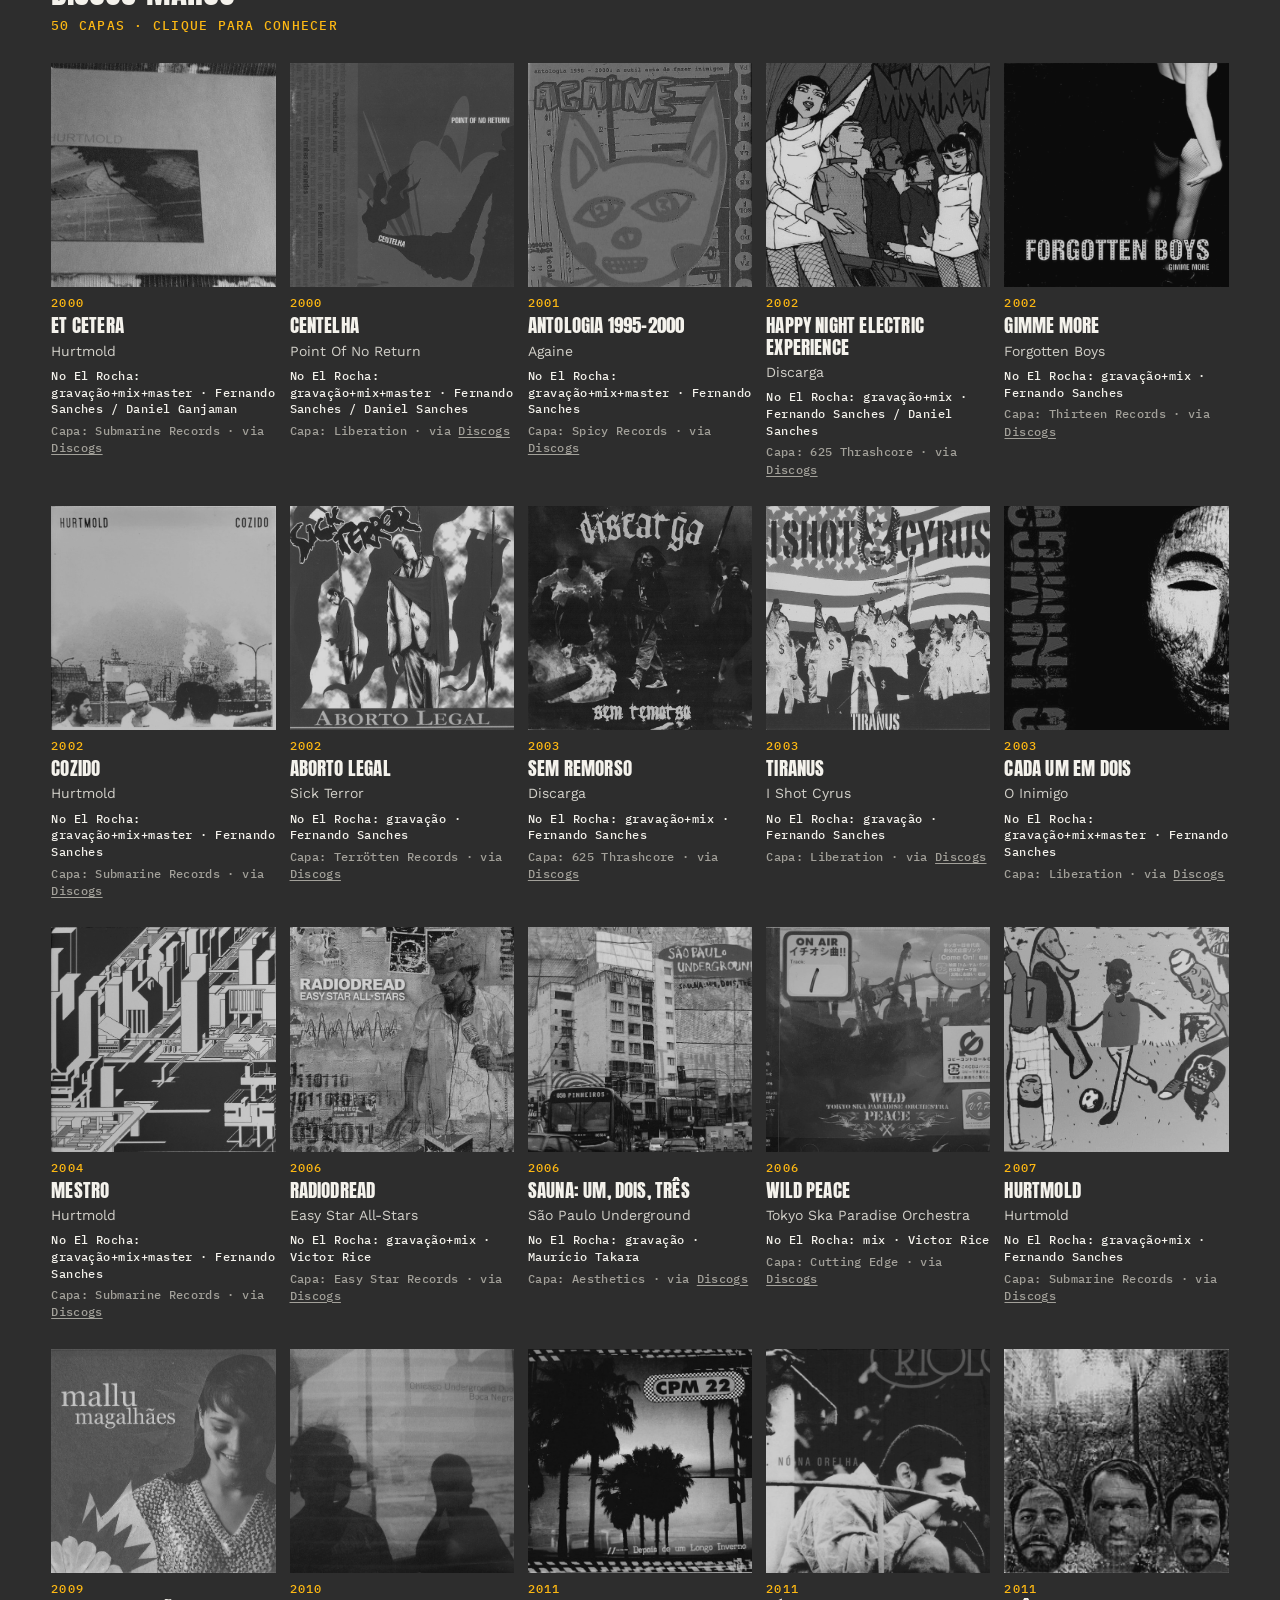
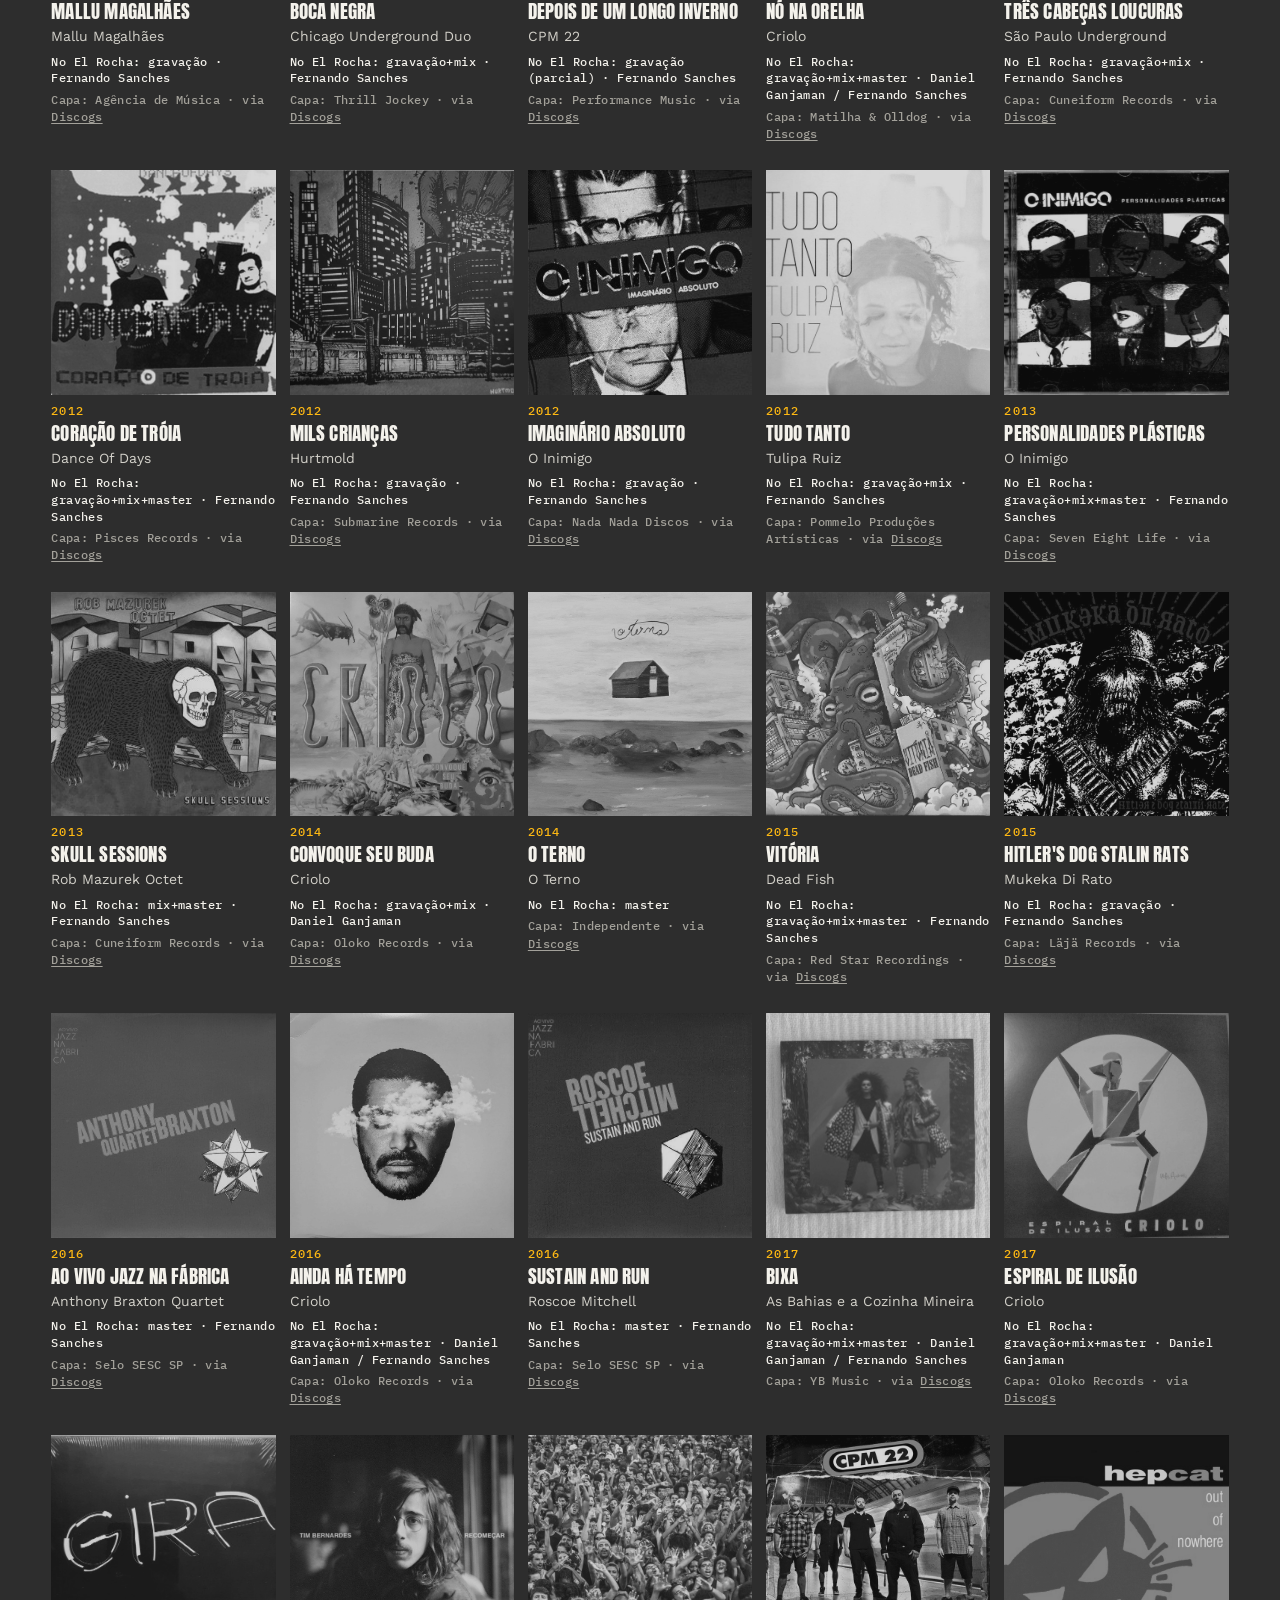
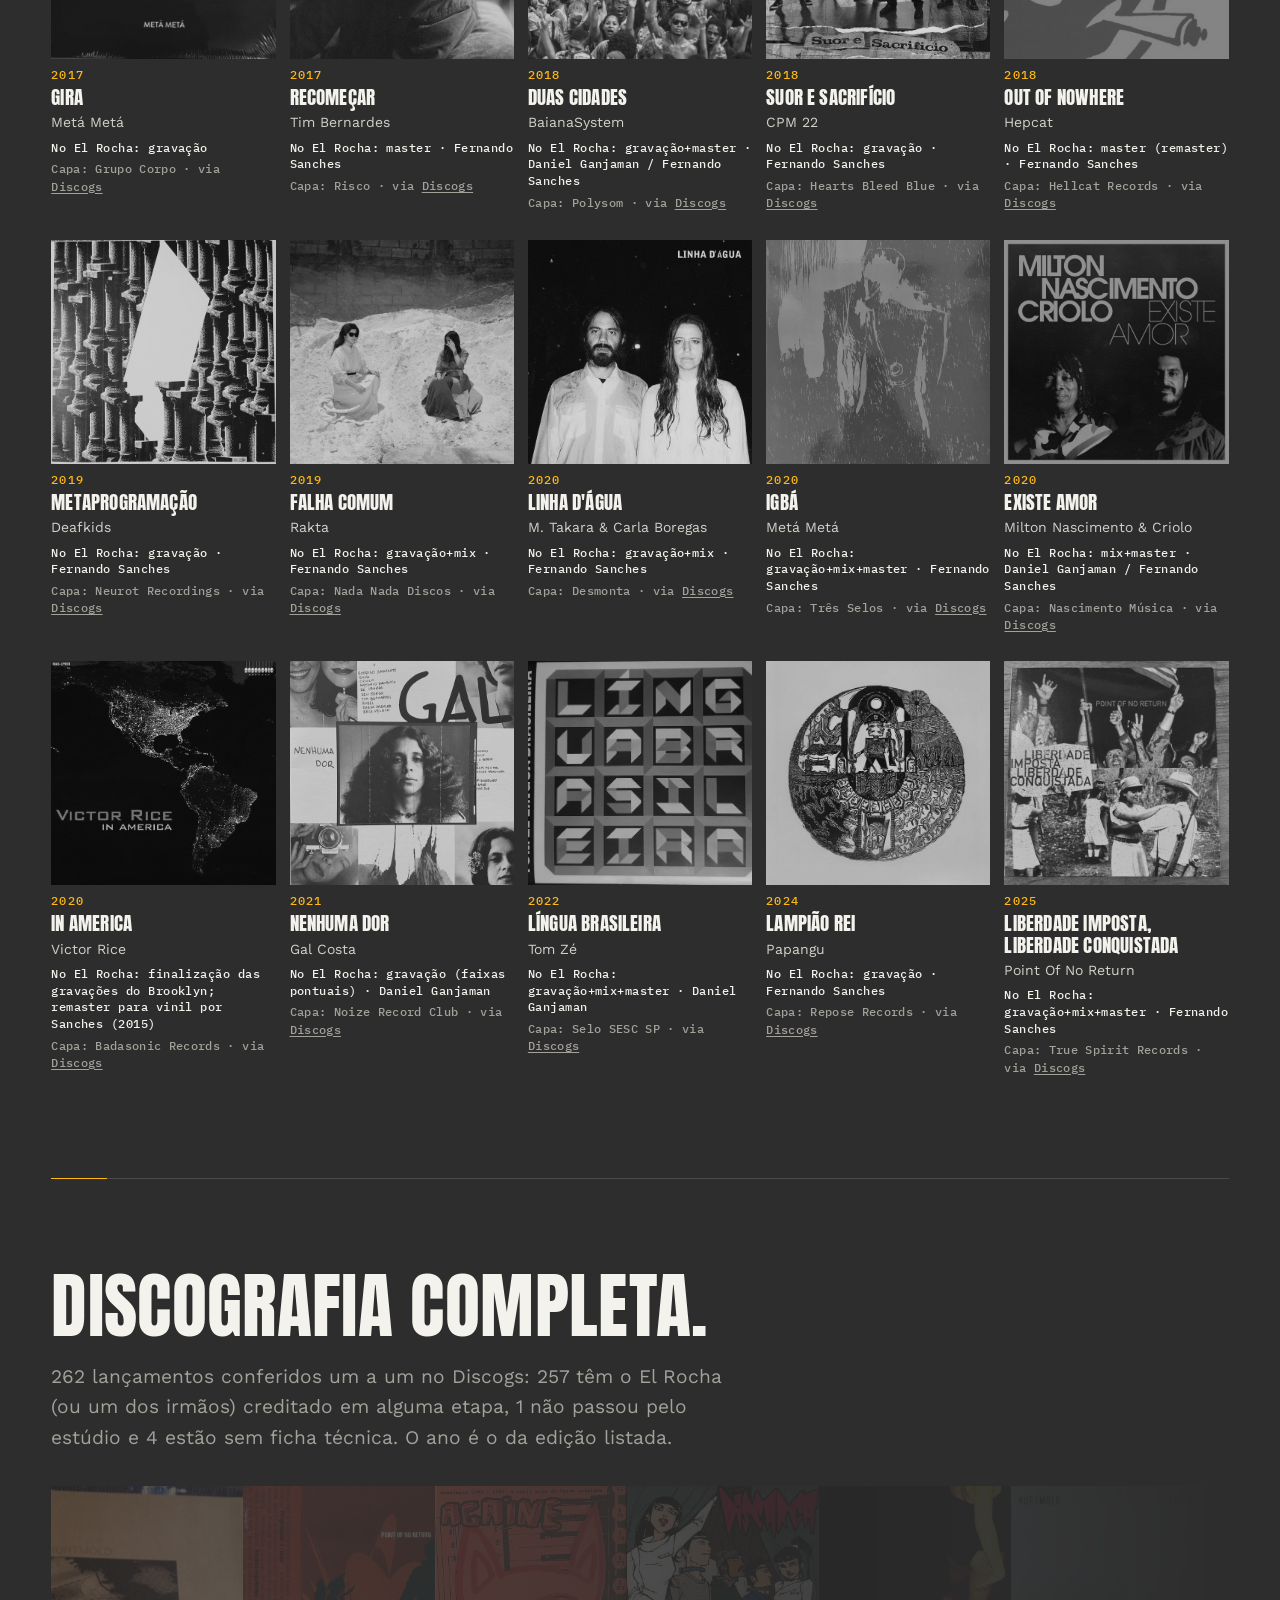
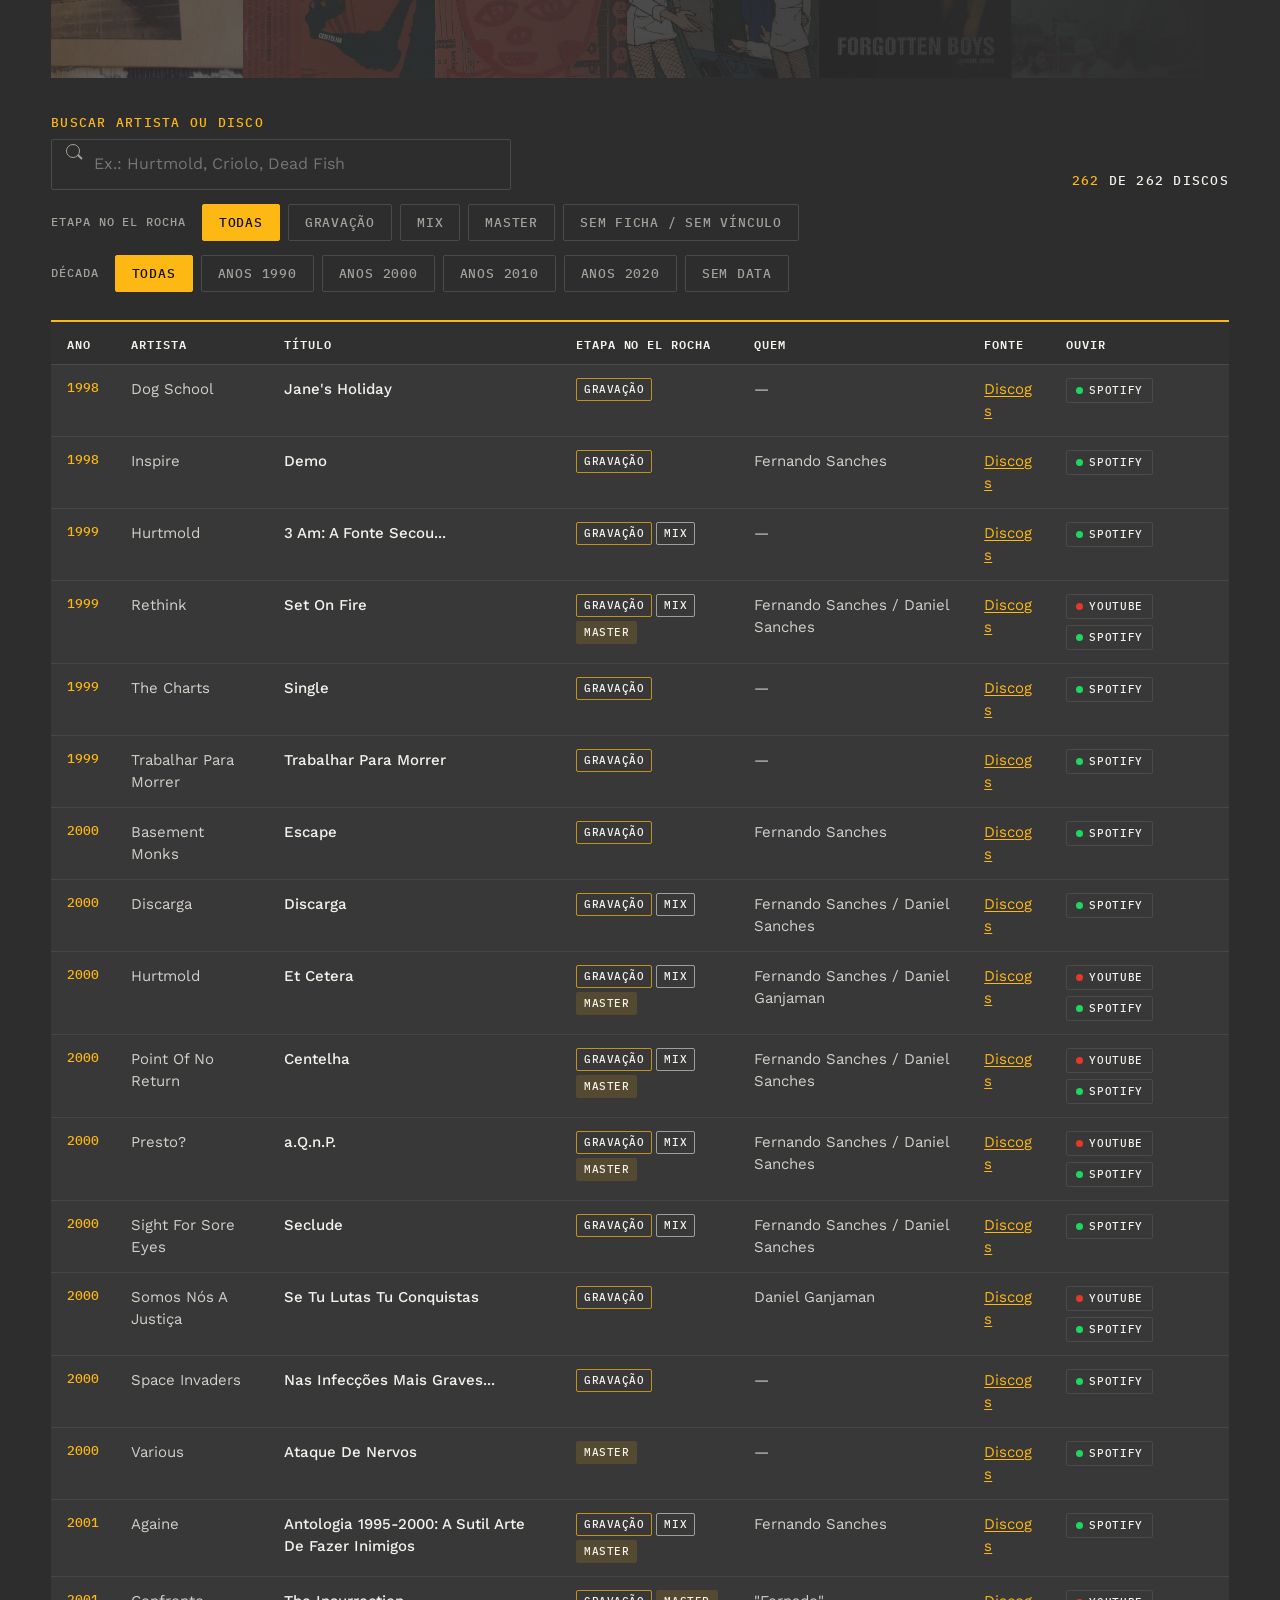
==== commit 88a5657b: "Foto da família Takara e retrato de Claudio (frame da TV Trip, 2011) Co-Authored-By: Claude Opus 5.5" ====
--- a/index.html
+++ b/index.html
@@ -13,11 +13,11 @@
 <link rel="preconnect" href="https://fonts.googleapis.com">
 <link rel="preconnect" href="https://fonts.gstatic.com" crossorigin>
 <link href="https://fonts.googleapis.com/css2?family=Anton&family=IBM+Plex+Mono:wght@400;500;600&family=Work+Sans:wght@400;500;600&display=swap" rel="stylesheet">
-<link rel="stylesheet" href="style.css?v=20261016o">
-<link rel="stylesheet" href="pages.css?v=20261016o">
-<link rel="stylesheet" href="case.css?v=20261016o">
-<link rel="stylesheet" href="extra.css?v=20261016o">
-<link rel="stylesheet" href="site.css?v=20261016o">
+<link rel="stylesheet" href="style.css?v=20261016p">
+<link rel="stylesheet" href="pages.css?v=20261016p">
+<link rel="stylesheet" href="case.css?v=20261016p">
+<link rel="stylesheet" href="extra.css?v=20261016p">
+<link rel="stylesheet" href="site.css?v=20261016p">
 </head>
 <body>
 
@@ -87,6 +87,7 @@
 
 <section class="block rule familia alvo" id="familia">
   <div class="statement reveal"><h2>A família Takara.</h2><p>Fernando opera a mesa, Daniel produz e dirige artistas, Maurício é o músico da casa e o pai cuida do acervo de equipamentos antigos. Os três irmãos “ralam” no estúdio desde a adolescência.</p></div>
+  <figure class="familia-foto reveal"><button type="button" data-full="img/familia-takara-trip-tv.jpg" data-legenda="Família Takara: Maurício, Fernando, Claudio e Daniel no El Rocha (frame do vídeo da TV Trip)&lt;span class=&quot;cred&quot;&gt;Foto: TV Trip / Revista Trip · 2011-08 · &lt;a href=&quot;https://revistatrip.uol.com.br/trip-tv/familia-takara&quot; target=&quot;_blank&quot; rel=&quot;noopener&quot;&gt;fonte&lt;/a&gt;&lt;/span&gt;" aria-label="Ampliar: Família Takara: Maurício, Fernando, Claudio e Daniel no El Rocha (frame do vídeo da TV Trip)"><img loading="lazy" src="img/familia-takara-trip-tv.jpg" alt="Família Takara: Maurício, Fernando, Claudio e Daniel no El Rocha (frame do vídeo da TV Trip)" data-imprensa></button><figcaption class="cred">Foto: TV Trip / Revista Trip · 2011-08 · <a href="https://revistatrip.uol.com.br/trip-tv/familia-takara" target="_blank" rel="noopener">fonte</a></figcaption></figure>
   <div class="solutions">
     <a class="solution reveal" href="personagens.html#fernando">
       <img loading="lazy" src="img/retrato-de-fernando-sanches-entrevista-santa-demo-sobre.jpg" alt="Fernando Sanches" data-imprensa><span class="cred">Foto: Daigo Oliva / Santa Demo · 2012</span>
@@ -107,7 +108,7 @@
       <span class="mais">Ler mais →</span>
     </a>
     <a class="solution reveal" href="personagens.html#claudio">
-      <span class="ph">Imagem em pesquisa</span>
+      <img loading="lazy" src="img/claudio-takara-trip-tv.jpg" alt="Sr. Claudio Takara" data-imprensa><span class="cred">Foto: TV Trip / Revista Trip · 2011-08</span>
       <h3>Sr. Claudio Takara</h3>
       <p>O pai. Teve banda no interior paulista nos anos 1960, consertou teclados Ensoniq depois do Plano Collor e fundou o estúdio com os três filhos. Hoje é colecionador e restaurador de equipamentos antigos, e proprietário do El Rocha.</p>
       <span class="mais">Ler mais →</span>
@@ -802,6 +803,7 @@
 <li class="reveal"><button type="button" data-full="img/criolo-dando-um-gole-de-vida-no-na-orelha-producao.jpg" data-legenda="Criolo - &amp;#x27;Dando um gole de vida&amp;#x27; (Nó na Orelha, produção Ganjaman/Cabral)&lt;span class=&quot;cred&quot;&gt;Foto: Daryan Dornelles/Divulgação via Rolling Stone Brasil · 2012-01-11 · &lt;a href=&quot;https://rollingstone.com.br/noticia/dando-um-gole-de-vida/&quot; target=&quot;_blank&quot; rel=&quot;noopener&quot;&gt;fonte&lt;/a&gt;&lt;/span&gt;" aria-label="Ampliar: Criolo - &#x27;Dando um gole de vida&#x27; (Nó na Orelha, produção Ganjaman/Cabral)"><img loading="lazy" src="img/criolo-dando-um-gole-de-vida-no-na-orelha-producao.jpg" alt="Criolo - &#x27;Dando um gole de vida&#x27; (Nó na Orelha, produção Ganjaman/Cabral)" data-imprensa></button><p class="leg">Criolo - &#x27;Dando um gole de vida&#x27; (Nó na Orelha, produção Ganjaman/Cabral)</p><p class="cred">Foto: Daryan Dornelles/Divulgação via Rolling Stone Brasil · 2012-01-11 · <a href="https://rollingstone.com.br/noticia/dando-um-gole-de-vida/" target="_blank" rel="noopener">fonte</a></p></li>
   </ul>
   <ul class="shots" role="tabpanel" id="gal-familia" aria-labelledby="aba-familia" hidden>
+<li class="reveal"><button type="button" data-full="img/familia-takara-trip-tv.jpg" data-legenda="Família Takara: Maurício, Fernando, Claudio e Daniel no El Rocha (frame do vídeo da TV Trip)&lt;span class=&quot;cred&quot;&gt;Foto: TV Trip / Revista Trip · 2011-08 · &lt;a href=&quot;https://revistatrip.uol.com.br/trip-tv/familia-takara&quot; target=&quot;_blank&quot; rel=&quot;noopener&quot;&gt;fonte&lt;/a&gt;&lt;/span&gt;" aria-label="Ampliar: Família Takara: Maurício, Fernando, Claudio e Daniel no El Rocha (frame do vídeo da TV Trip)"><img loading="lazy" src="img/familia-takara-trip-tv.jpg" alt="Família Takara: Maurício, Fernando, Claudio e Daniel no El Rocha (frame do vídeo da TV Trip)" data-imprensa></button><p class="leg">Família Takara: Maurício, Fernando, Claudio e Daniel no El Rocha (frame do vídeo da TV Trip)</p><p class="cred">Foto: TV Trip / Revista Trip · 2011-08 · <a href="https://revistatrip.uol.com.br/trip-tv/familia-takara" target="_blank" rel="noopener">fonte</a></p></li>
 <li class="reveal"><button type="button" data-full="img/frame-thumbnail-m-takara-mauricio-takara-tocando-no.jpg" data-legenda="Frame/thumbnail: M.Takara (Maurício Takara) tocando no Estúdio El Rocha, 23/02/2007 - sede antiga&lt;span class=&quot;cred&quot;&gt;Foto: Canal desmonta _ (YouTube) · 2007-02-23 · &lt;a href=&quot;https://www.youtube.com/watch?v=p2oroZJnW_I&quot; target=&quot;_blank&quot; rel=&quot;noopener&quot;&gt;fonte&lt;/a&gt;&lt;/span&gt;" aria-label="Ampliar: Frame/thumbnail: M.Takara (Maurício Takara) tocando no Estúdio El Rocha, 23/02/2007 - sede antiga"><img loading="lazy" src="img/frame-thumbnail-m-takara-mauricio-takara-tocando-no.jpg" alt="Frame/thumbnail: M.Takara (Maurício Takara) tocando no Estúdio El Rocha, 23/02/2007 - sede antiga" data-imprensa></button><p class="leg">Frame/thumbnail: M.Takara (Maurício Takara) tocando no Estúdio El Rocha, 23/02/2007 - sede antiga</p><p class="cred">Foto: Canal desmonta _ (YouTube) · 2007-02-23 · <a href="https://www.youtube.com/watch?v=p2oroZJnW_I" target="_blank" rel="noopener">fonte</a></p></li>
 <li class="reveal"><button type="button" data-full="img/cpm-22-com-fernando-sanches-a-direita-ainda-baixista-da.jpg" data-legenda="CPM 22 com Fernando Sanches (à direita), ainda baixista da banda&lt;span class=&quot;cred&quot;&gt;Foto: Divulgação/Penna Prearo via Rolling Stone Brasil · 2011 · &lt;a href=&quot;https://rollingstone.com.br/noticia/fernando-sanches-comenta-sua-saida-do-cpm-22/&quot; target=&quot;_blank&quot; rel=&quot;noopener&quot;&gt;fonte&lt;/a&gt;&lt;/span&gt;" aria-label="Ampliar: CPM 22 com Fernando Sanches (à direita), ainda baixista da banda"><img loading="lazy" src="img/cpm-22-com-fernando-sanches-a-direita-ainda-baixista-da.jpg" alt="CPM 22 com Fernando Sanches (à direita), ainda baixista da banda" data-imprensa></button><p class="leg">CPM 22 com Fernando Sanches (à direita), ainda baixista da banda</p><p class="cred">Foto: Divulgação/Penna Prearo via Rolling Stone Brasil · 2011 · <a href="https://rollingstone.com.br/noticia/fernando-sanches-comenta-sua-saida-do-cpm-22/" target="_blank" rel="noopener">fonte</a></p></li>
 <li class="reveal"><button type="button" data-full="img/retrato-de-fernando-sanches-entrevista-santa-demo-sobre.jpg" data-legenda="Retrato de Fernando Sanches (entrevista Santa Demo sobre O Inimigo, CPM 22, Againe, Hateen e o El Rocha)&lt;span class=&quot;cred&quot;&gt;Foto: Daigo Oliva / Santa Demo · 2012 · &lt;a href=&quot;https://santademo.wordpress.com/2012/04/06/entrevista-fernando-sanches-o-inimigo-cpm-22-againe-hateen-estudio-el-rocha/&quot; target=&quot;_blank&quot; rel=&quot;noopener&quot;&gt;fonte&lt;/a&gt;&lt;/span&gt;" aria-label="Ampliar: Retrato de Fernando Sanches (entrevista Santa Demo sobre O Inimigo, CPM 22, Againe, Hateen e o El Rocha)"><img loading="lazy" src="img/retrato-de-fernando-sanches-entrevista-santa-demo-sobre.jpg" alt="Retrato de Fernando Sanches (entrevista Santa Demo sobre O Inimigo, CPM 22, Againe, Hateen e o El Rocha)" data-imprensa></button><p class="leg">Retrato de Fernando Sanches (entrevista Santa Demo sobre O Inimigo, CPM 22, Againe, Hateen e o El Rocha)</p><p class="cred">Foto: Daigo Oliva / Santa Demo · 2012 · <a href="https://santademo.wordpress.com/2012/04/06/entrevista-fernando-sanches-o-inimigo-cpm-22-againe-hateen-estudio-el-rocha/" target="_blank" rel="noopener">fonte</a></p></li>
@@ -821,7 +823,6 @@
 <li class="reveal"><span class="ph">Imagem em pesquisa</span><p class="leg">Daniel Ganjaman - entrevista Noize (Criolo, Mano Brown, Sabotage) - foto 1</p></li>
 <li class="reveal"><span class="ph">Imagem em pesquisa</span><p class="leg">Daniel Ganjaman - entrevista Noize - foto 2</p></li>
 <li class="reveal"><span class="ph">Imagem em pesquisa</span><p class="leg">Daniel Ganjaman - entrevista Noize - foto 3</p></li>
-<li class="reveal"><span class="ph">Imagem em pesquisa</span><p class="leg">Claudio Takara: não há fotos em fontes abertas</p></li>
   </ul>
   <ul class="shots" role="tabpanel" id="gal-outros" aria-labelledby="aba-outros" hidden>
 <li class="reveal"><button type="button" data-full="img/capa-do-disco-aborto-legal-do-sick-terror-gravado-no.jpg" data-legenda="Capa do disco &amp;#x27;Aborto Legal&amp;#x27; do Sick Terror - gravado no Estúdio El Rocha em 28/06/2001, produção Fernando Sanches&lt;span class=&quot;cred&quot;&gt;Foto: Discogs / arte Humberto Darós · 2001 · &lt;a href=&quot;https://www.discogs.com/release/887475-Sick-Terror-Aborto-Legal&quot; target=&quot;_blank&quot; rel=&quot;noopener&quot;&gt;fonte&lt;/a&gt;&lt;/span&gt;" aria-label="Ampliar: Capa do disco &#x27;Aborto Legal&#x27; do Sick Terror - gravado no Estúdio El Rocha em 28/06/2001, produção Fernando Sanches"><img loading="lazy" src="img/capa-do-disco-aborto-legal-do-sick-terror-gravado-no.jpg" alt="Capa do disco &#x27;Aborto Legal&#x27; do Sick Terror - gravado no Estúdio El Rocha em 28/06/2001, produção Fernando Sanches"></button><p class="leg">Capa do disco &#x27;Aborto Legal&#x27; do Sick Terror - gravado no Estúdio El Rocha em 28/06/2001, produção Fernando Sanches</p><p class="cred">Foto: Discogs / arte Humberto Darós · 2001 · <a href="https://www.discogs.com/release/887475-Sick-Terror-Aborto-Legal" target="_blank" rel="noopener">fonte</a></p></li>
@@ -1006,7 +1007,7 @@
 <dialog class="lightbox" id="lightbox" aria-label="Imagem ampliada"><img alt=""><p class="lb-legenda"></p><button type="button">Fechar</button></dialog>
 <div class="cursor" aria-hidden="true"></div><div class="dot" aria-hidden="true"></div>
 
-<script src="pages.js?v=20261016o"></script>
-<script src="site.js?v=20261016o"></script>
+<script src="pages.js?v=20261016p"></script>
+<script src="site.js?v=20261016p"></script>
 </body>
 </html>
--- a/site.css
+++ b/site.css
@@ -63,6 +63,12 @@
 .familia .solution .mais { margin-top: 16px; font: 500 12px/1 var(--mono); letter-spacing: .08em; text-transform: uppercase; color: var(--yellow); }
 .familia .solution .ph { position: absolute; inset: 0; aspect-ratio: auto; border: 0; place-items: start center; padding-top: 70px; }
 .familia .pai { margin-top: 16px; min-height: 260px; }
+/* foto da família (frame da TV Trip, 556 px de largura: fica no tamanho original para não borrar) */
+.familia-foto { margin: 32px 0 0; max-width: 640px; }
+.familia-foto button { display: block; width: 100%; padding: 0; border: 0; background: var(--surface); cursor: zoom-in; overflow: hidden; }
+.familia-foto img { width: 100%; filter: grayscale(1); opacity: .85; transition: filter .4s, opacity .4s; }
+.familia-foto button:hover img { filter: none; opacity: 1; }
+.familia .solutions { margin-top: 32px; }
 /* os quatro (os três irmãos e o pai) lado a lado */
 @media (min-width: 640px) { .familia .solutions { grid-template-columns: repeat(2, minmax(0, 1fr)); } }
 @media (min-width: 1100px) { .familia .solutions { grid-template-columns: repeat(4, minmax(0, 1fr)); } .familia .solution h3 { font-size: clamp(26px, 2.3vw, 36px); } }
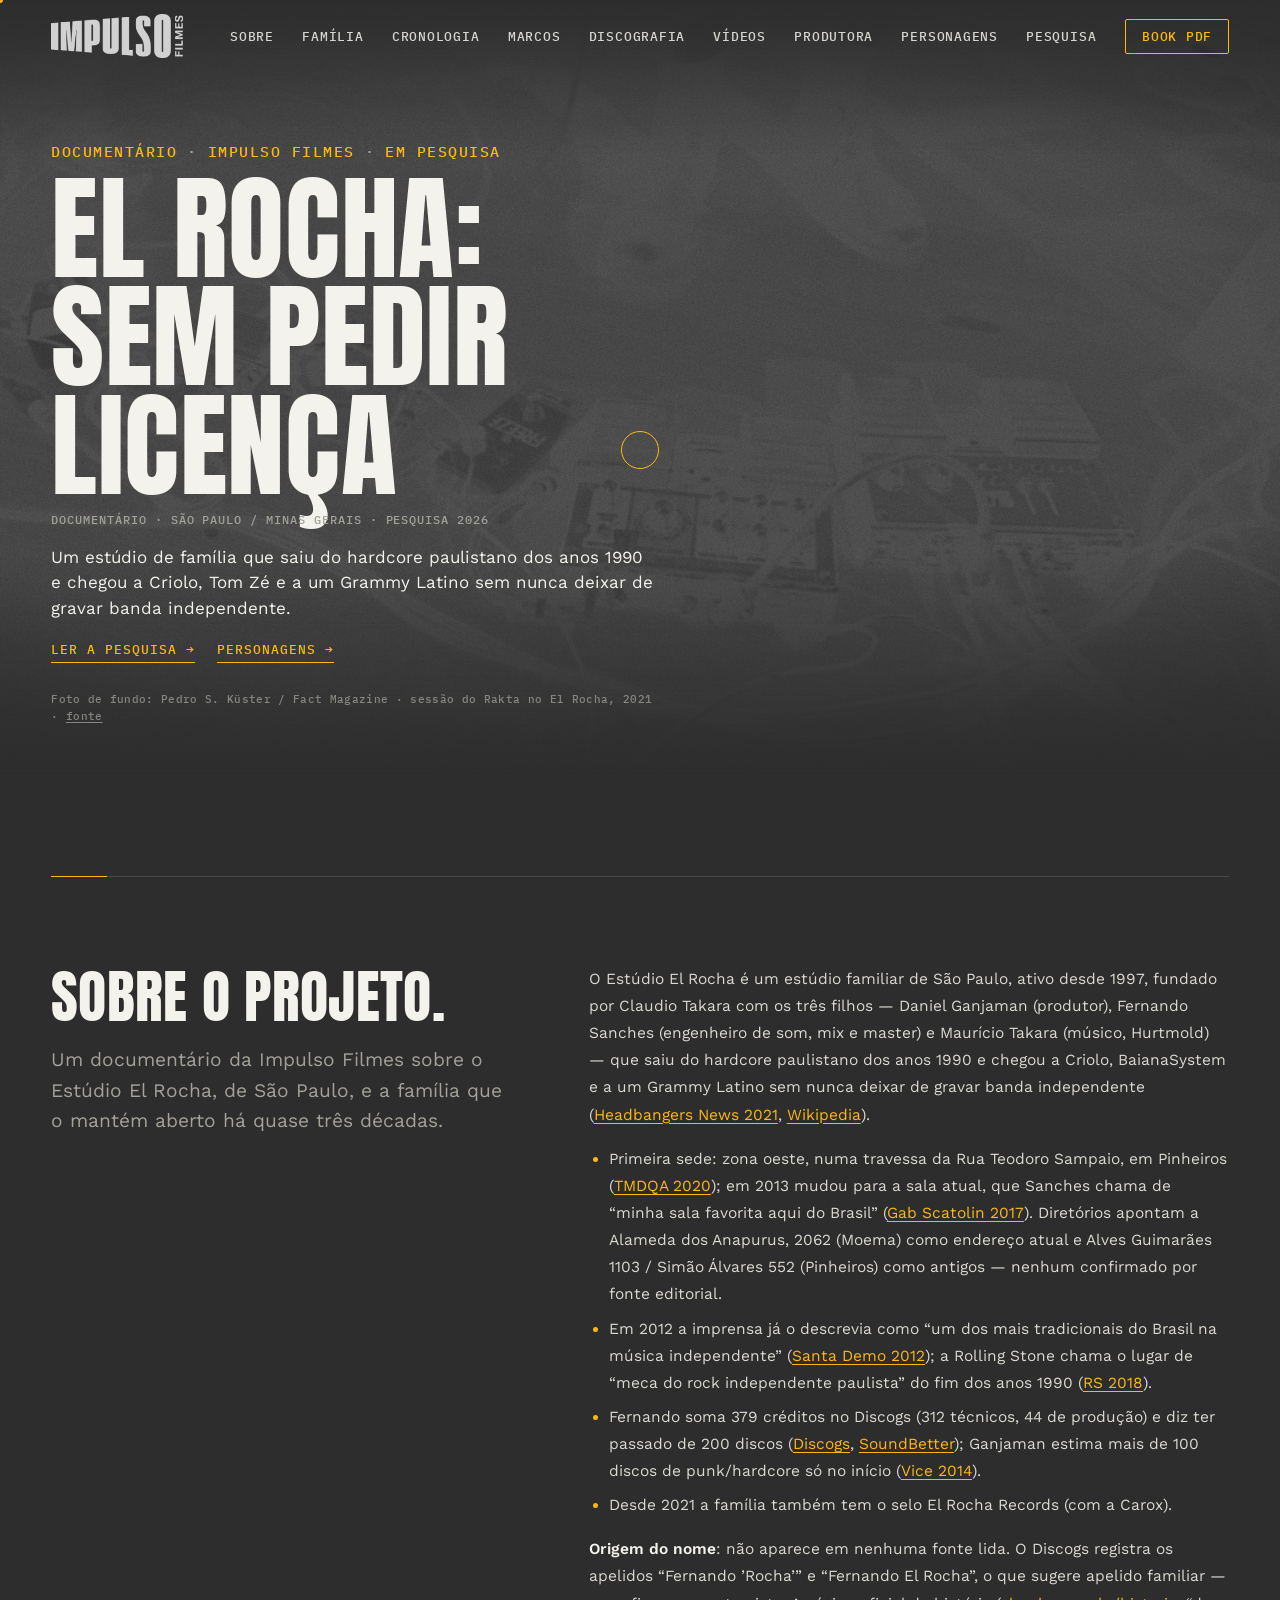
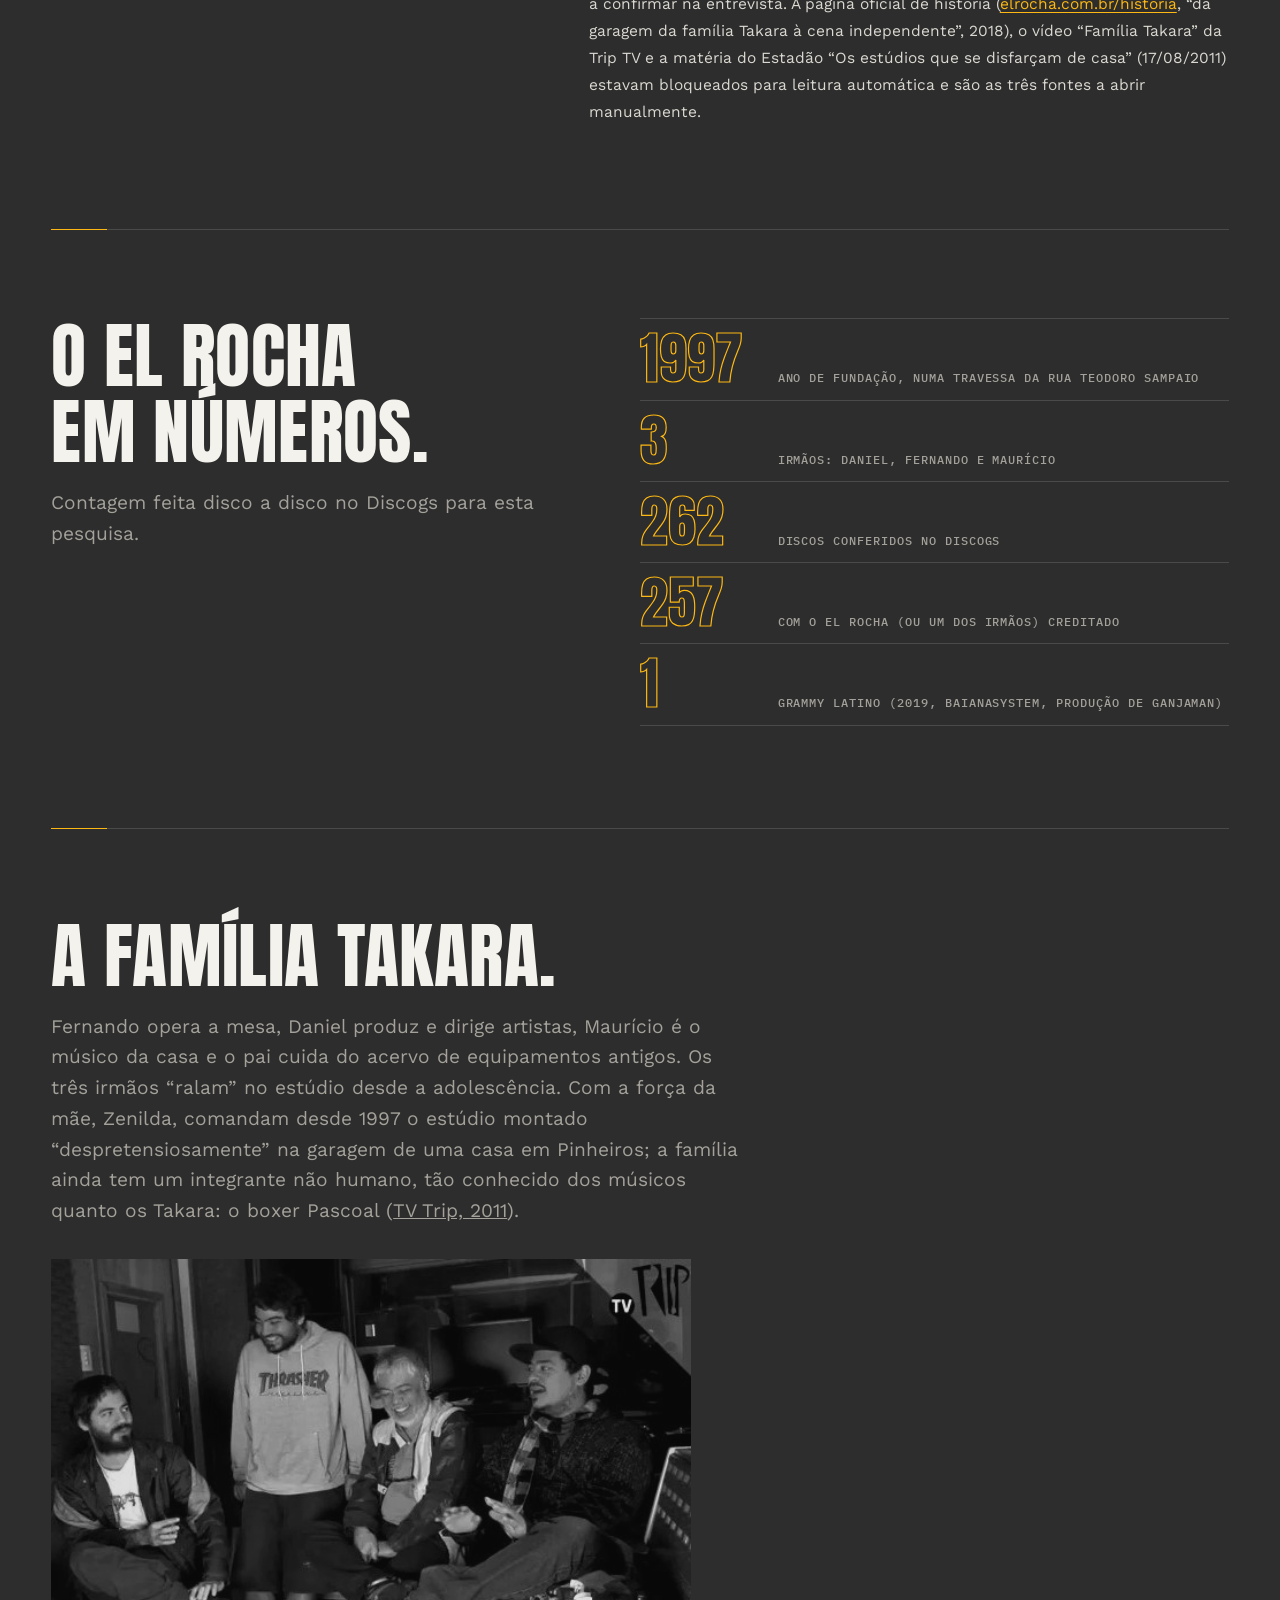
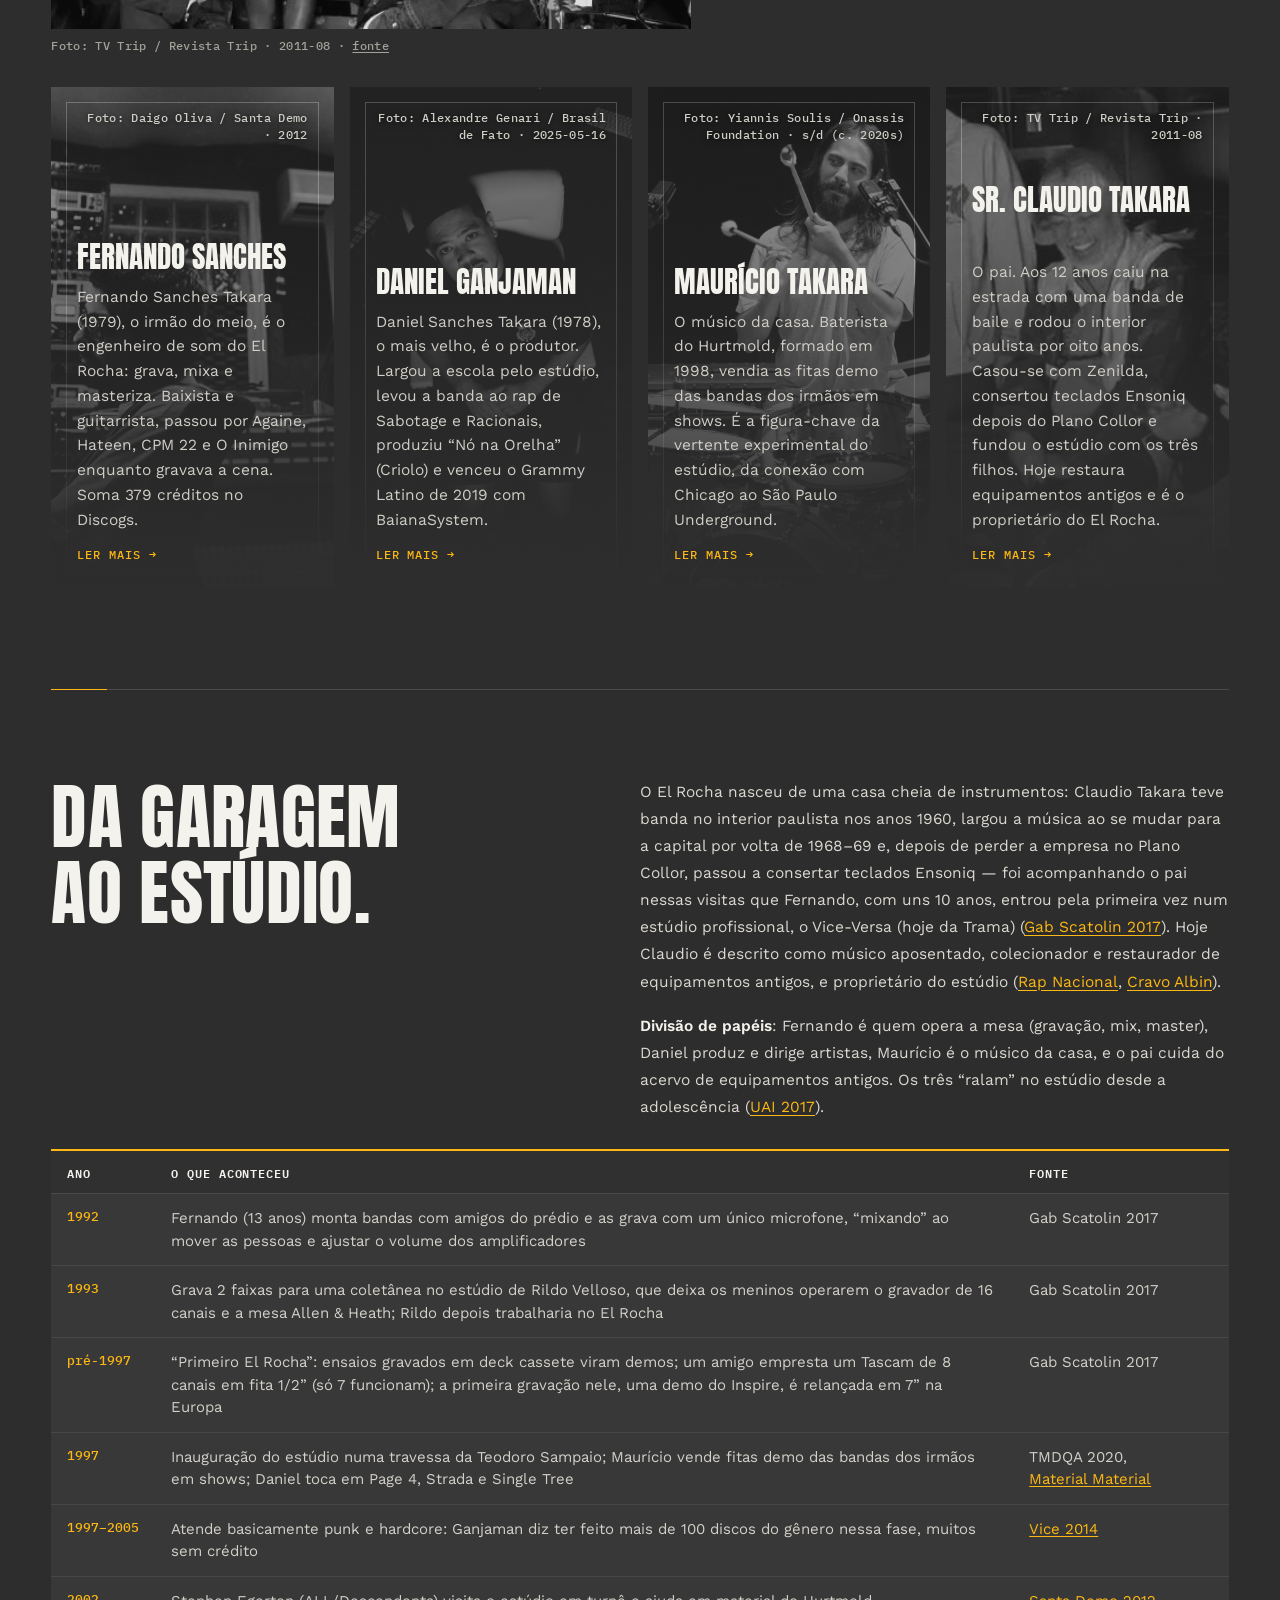
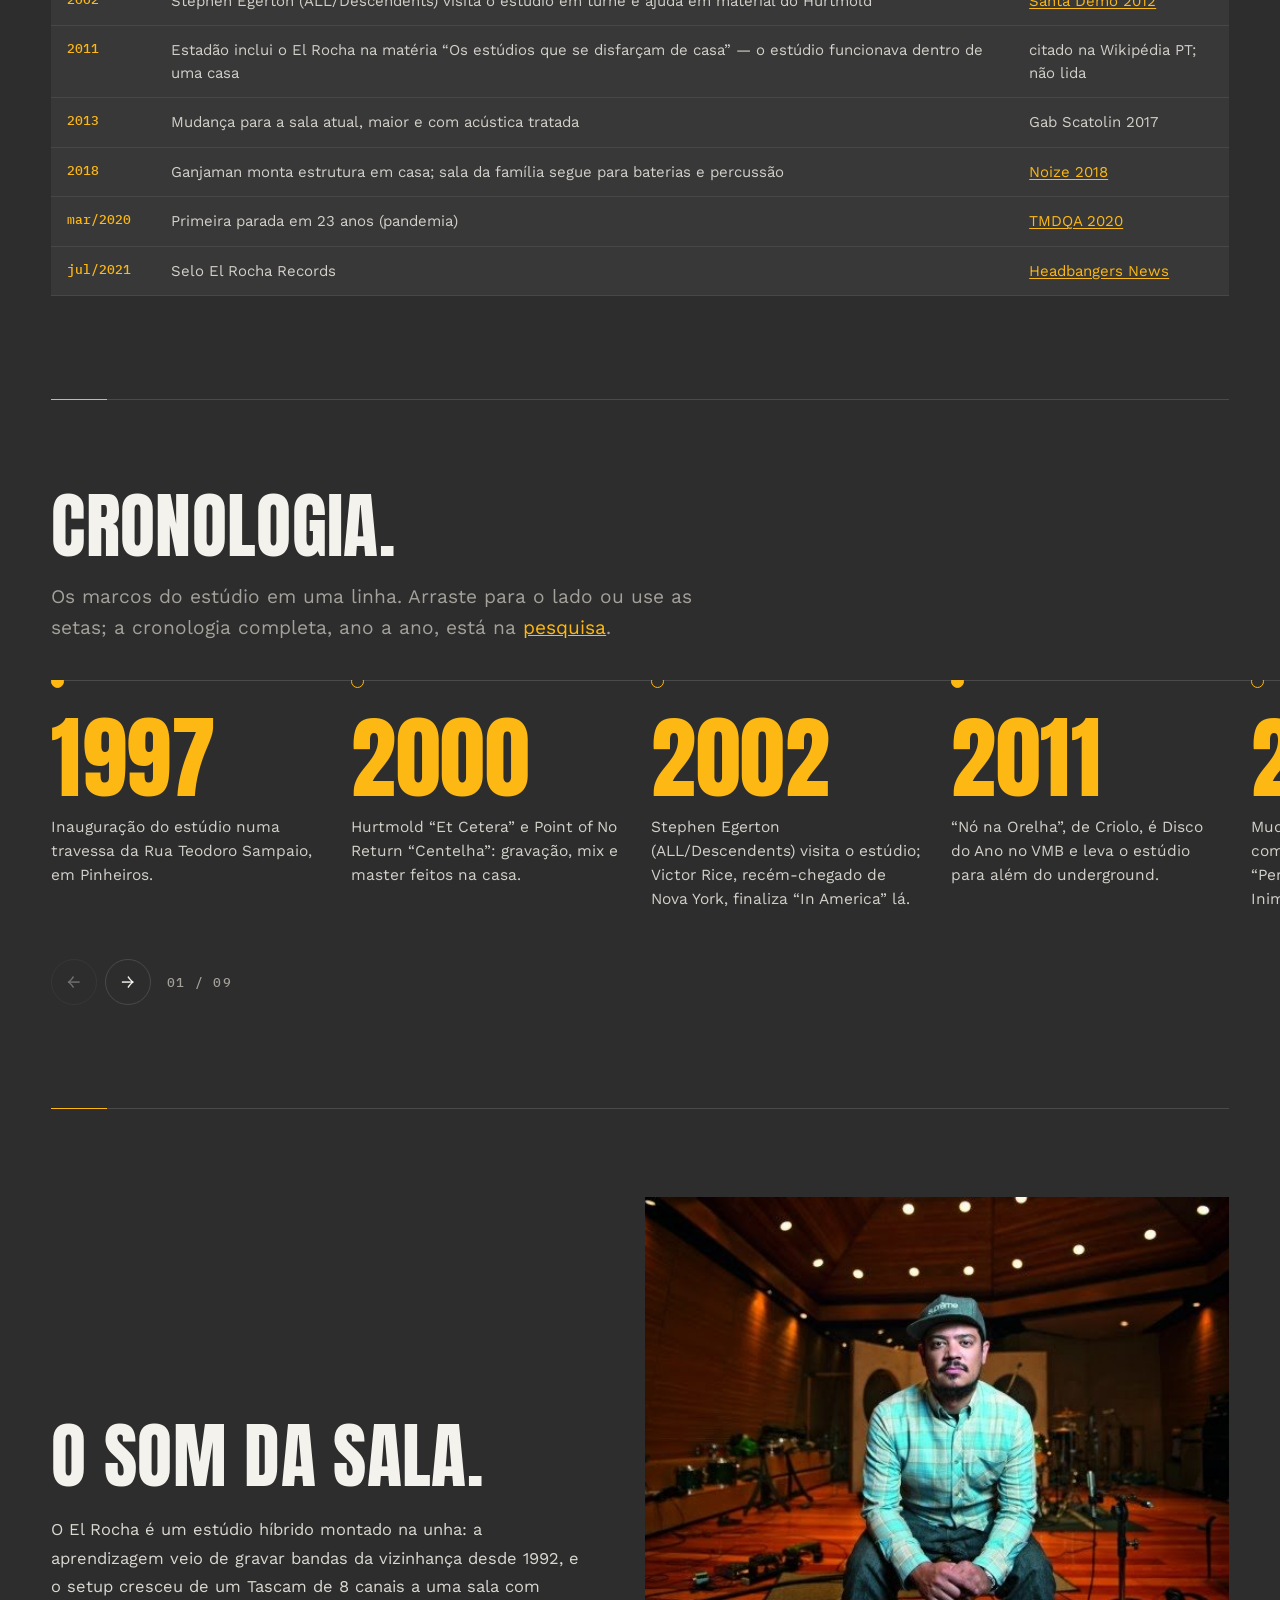
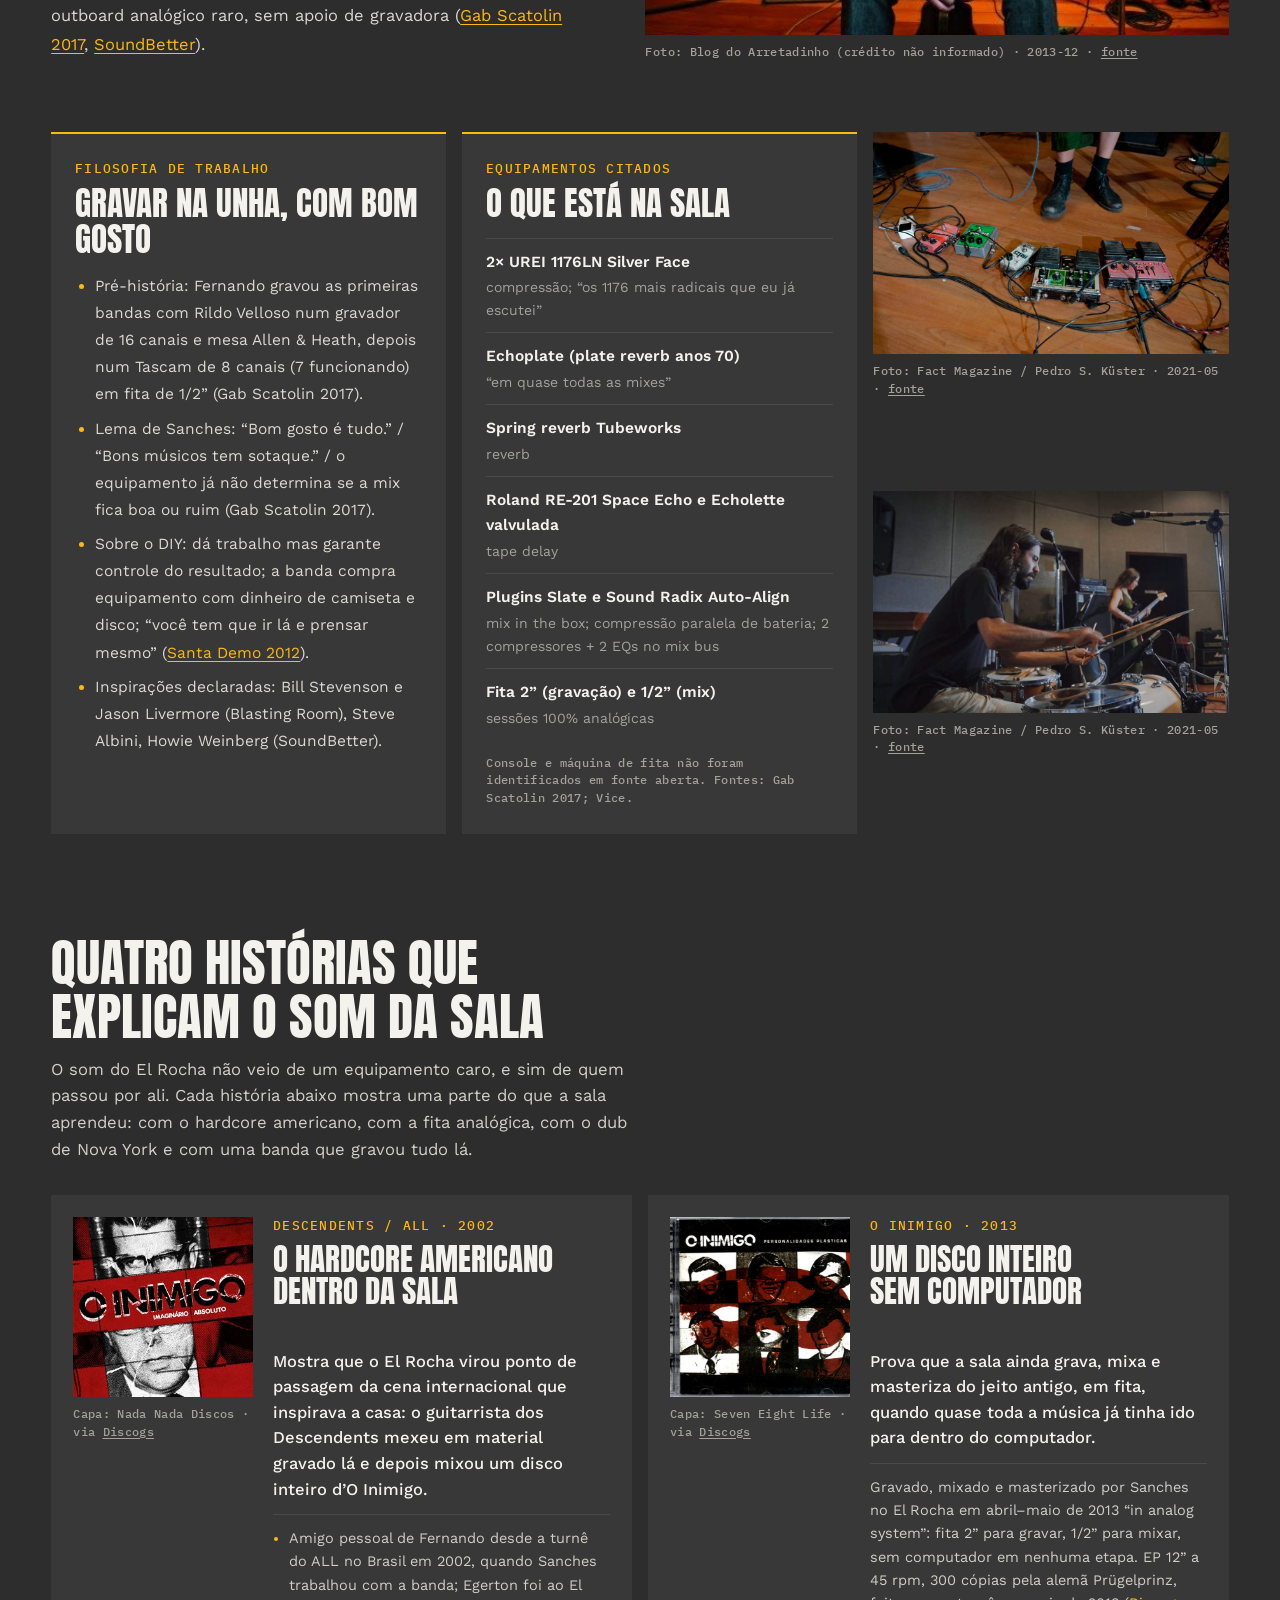
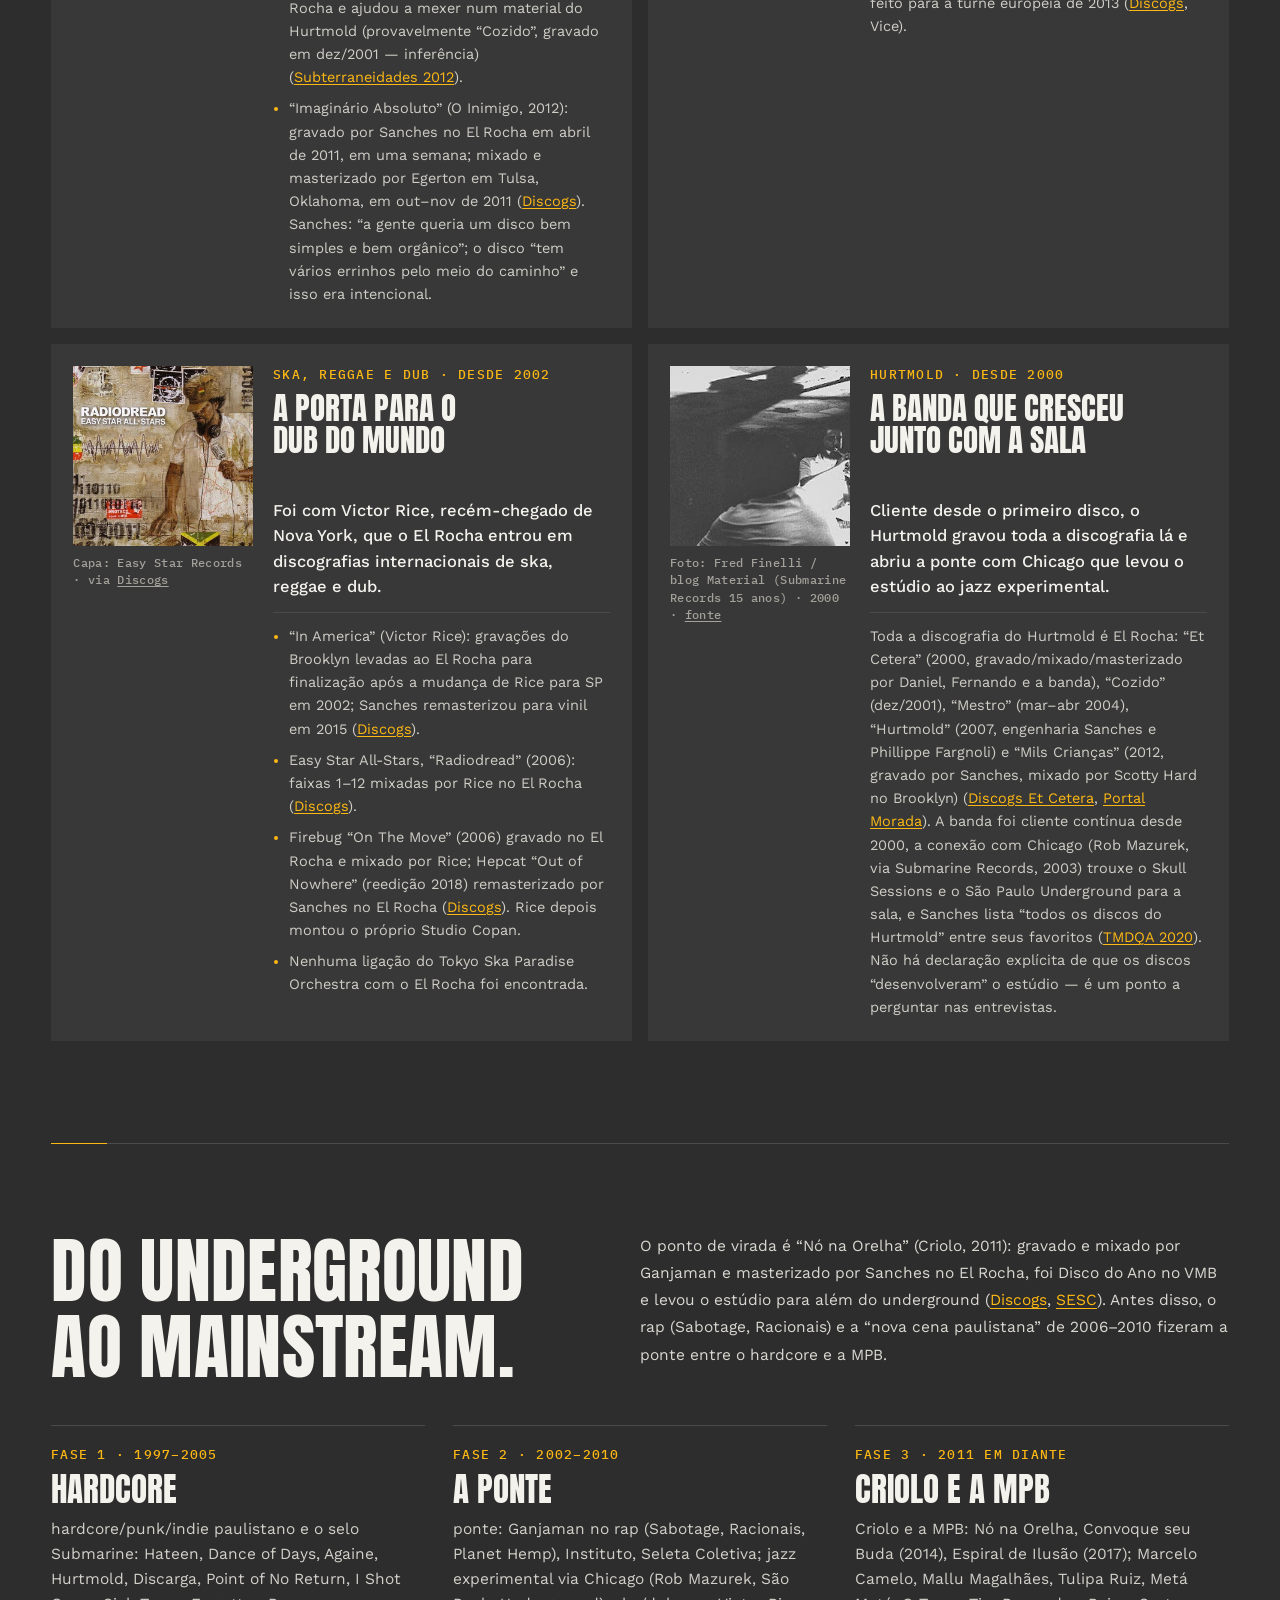
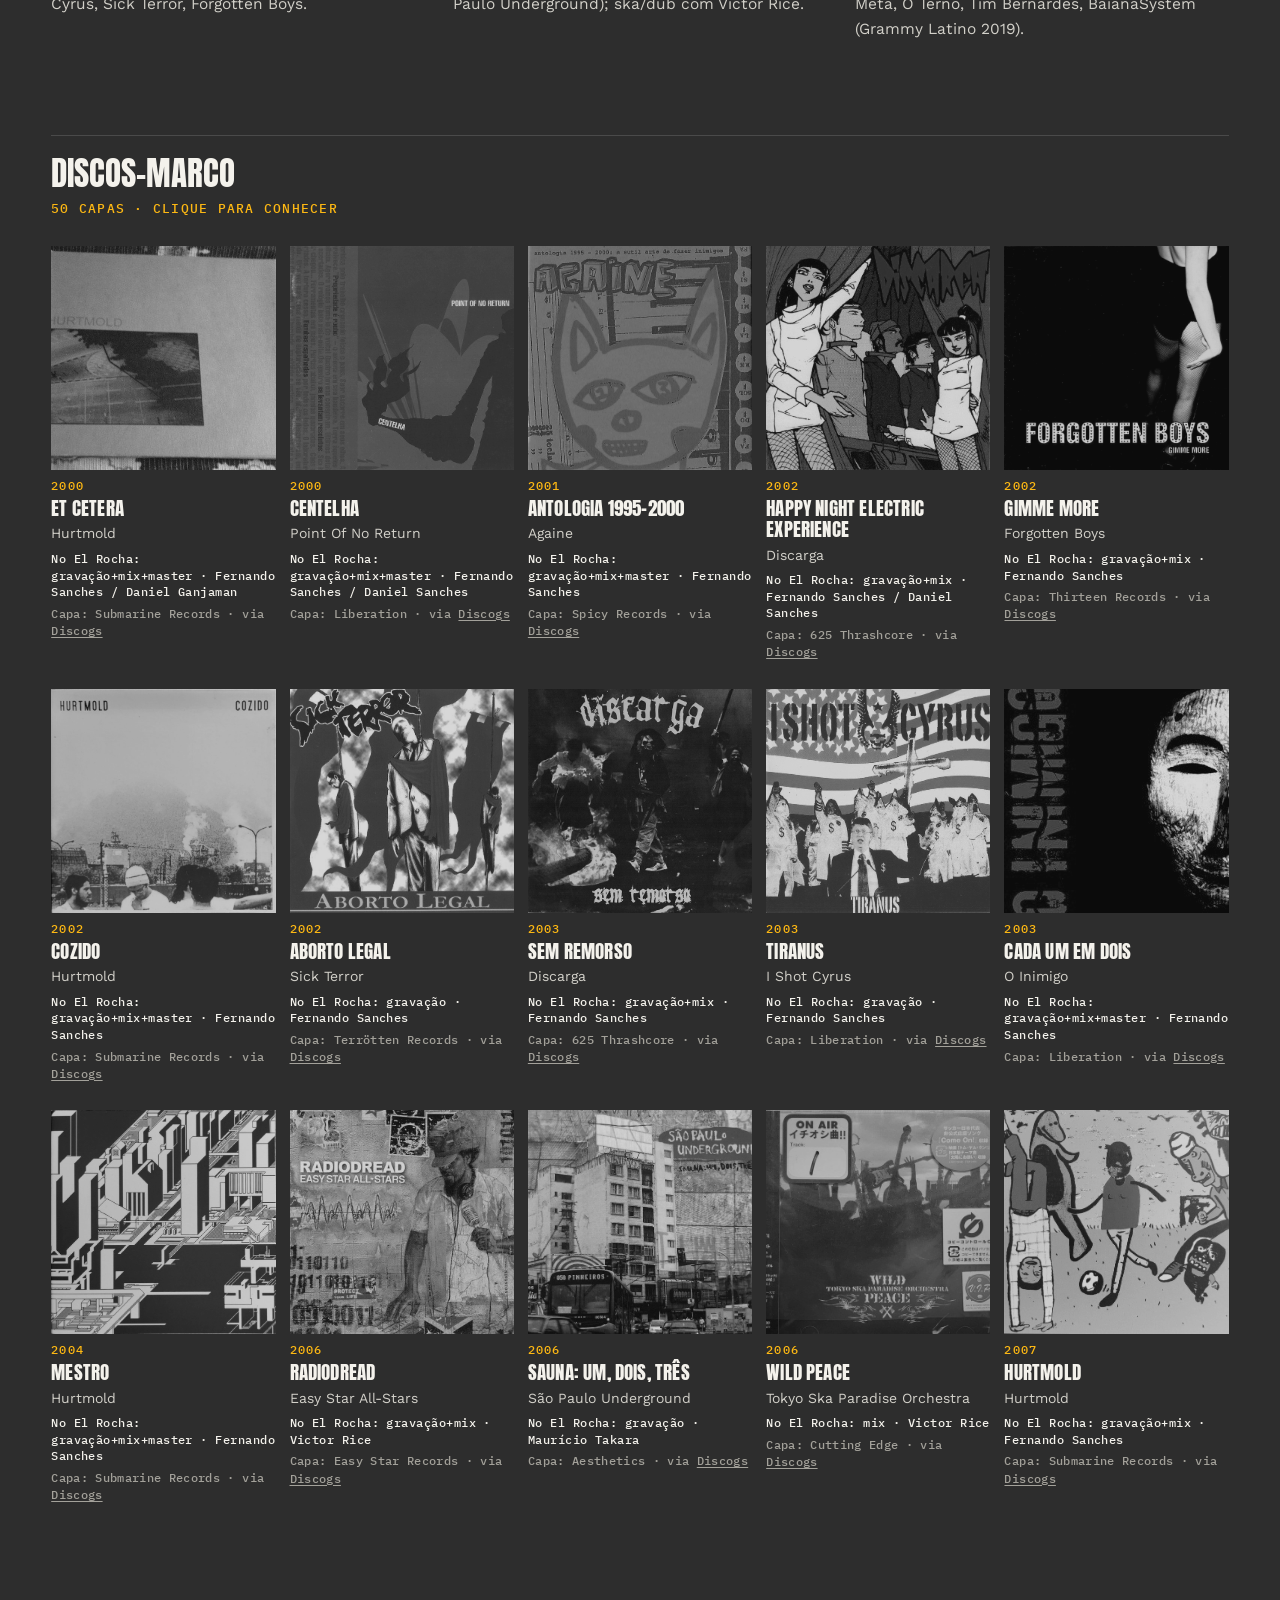
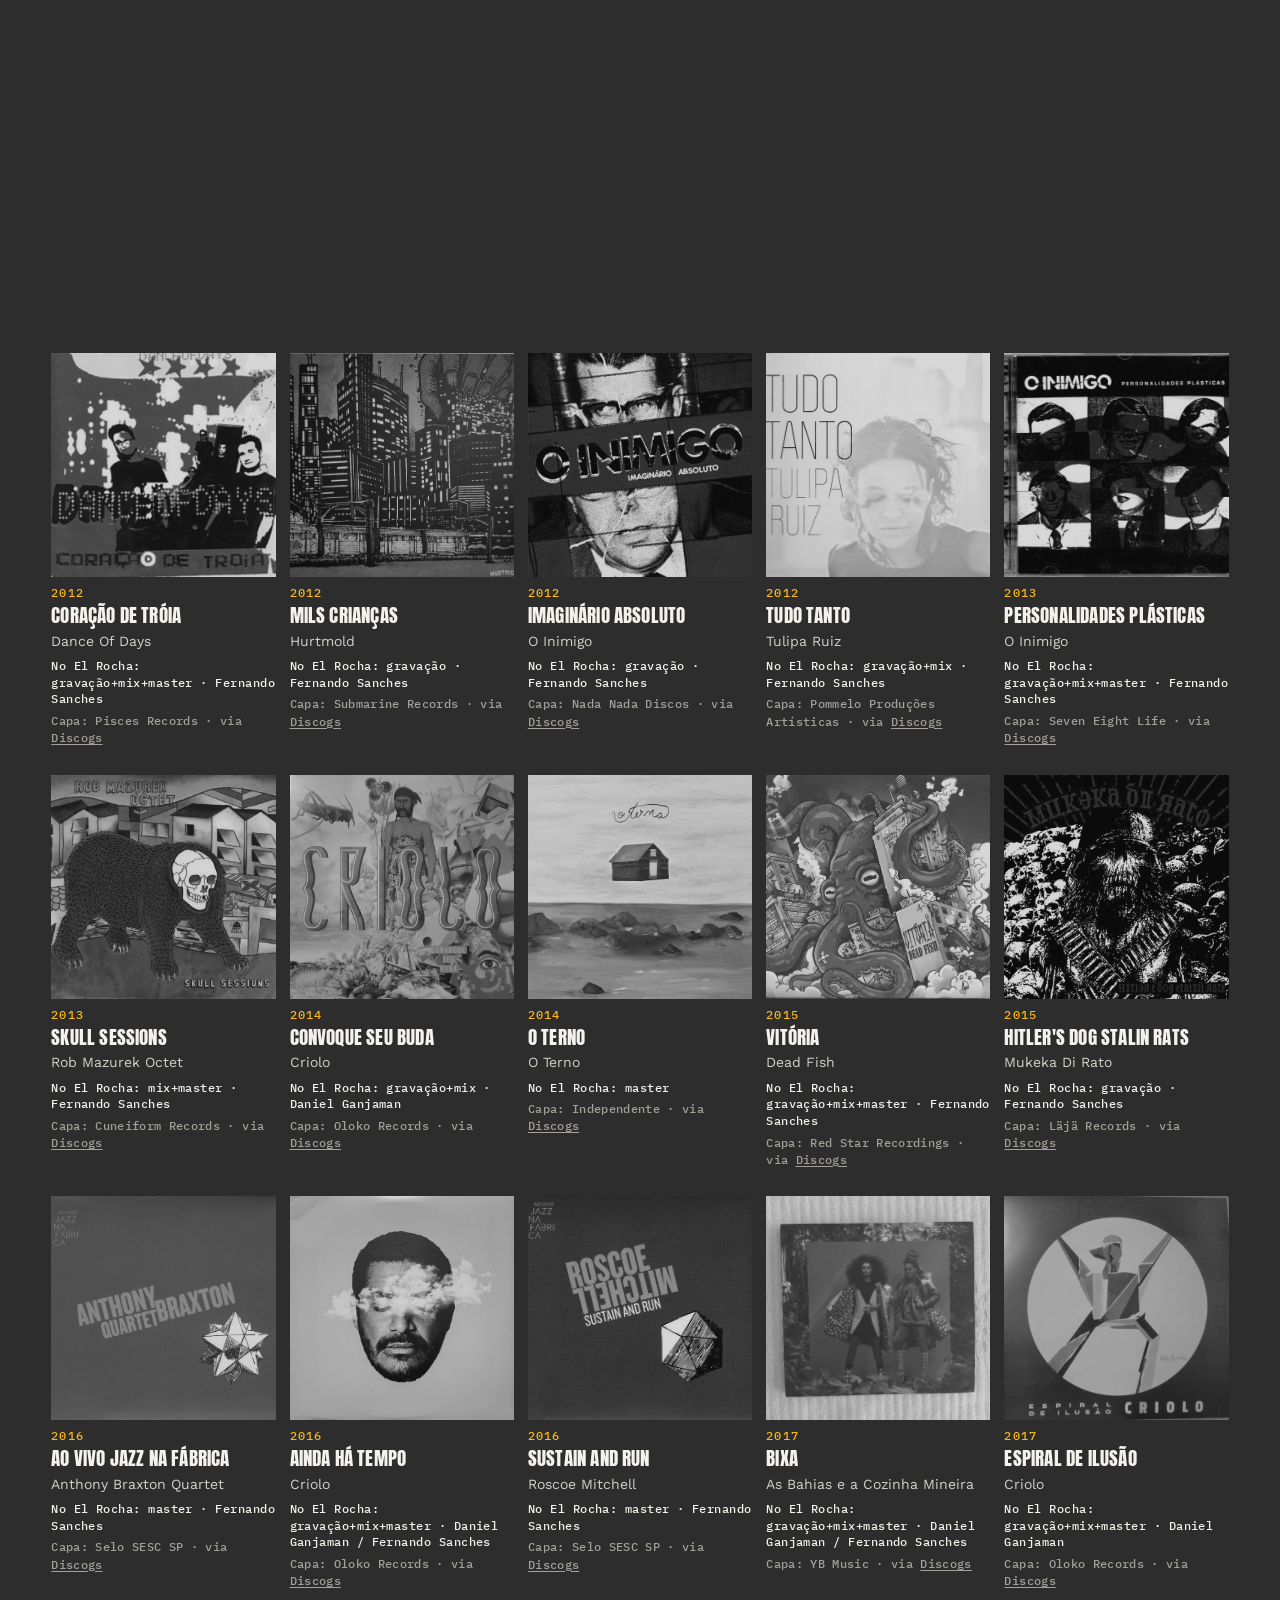
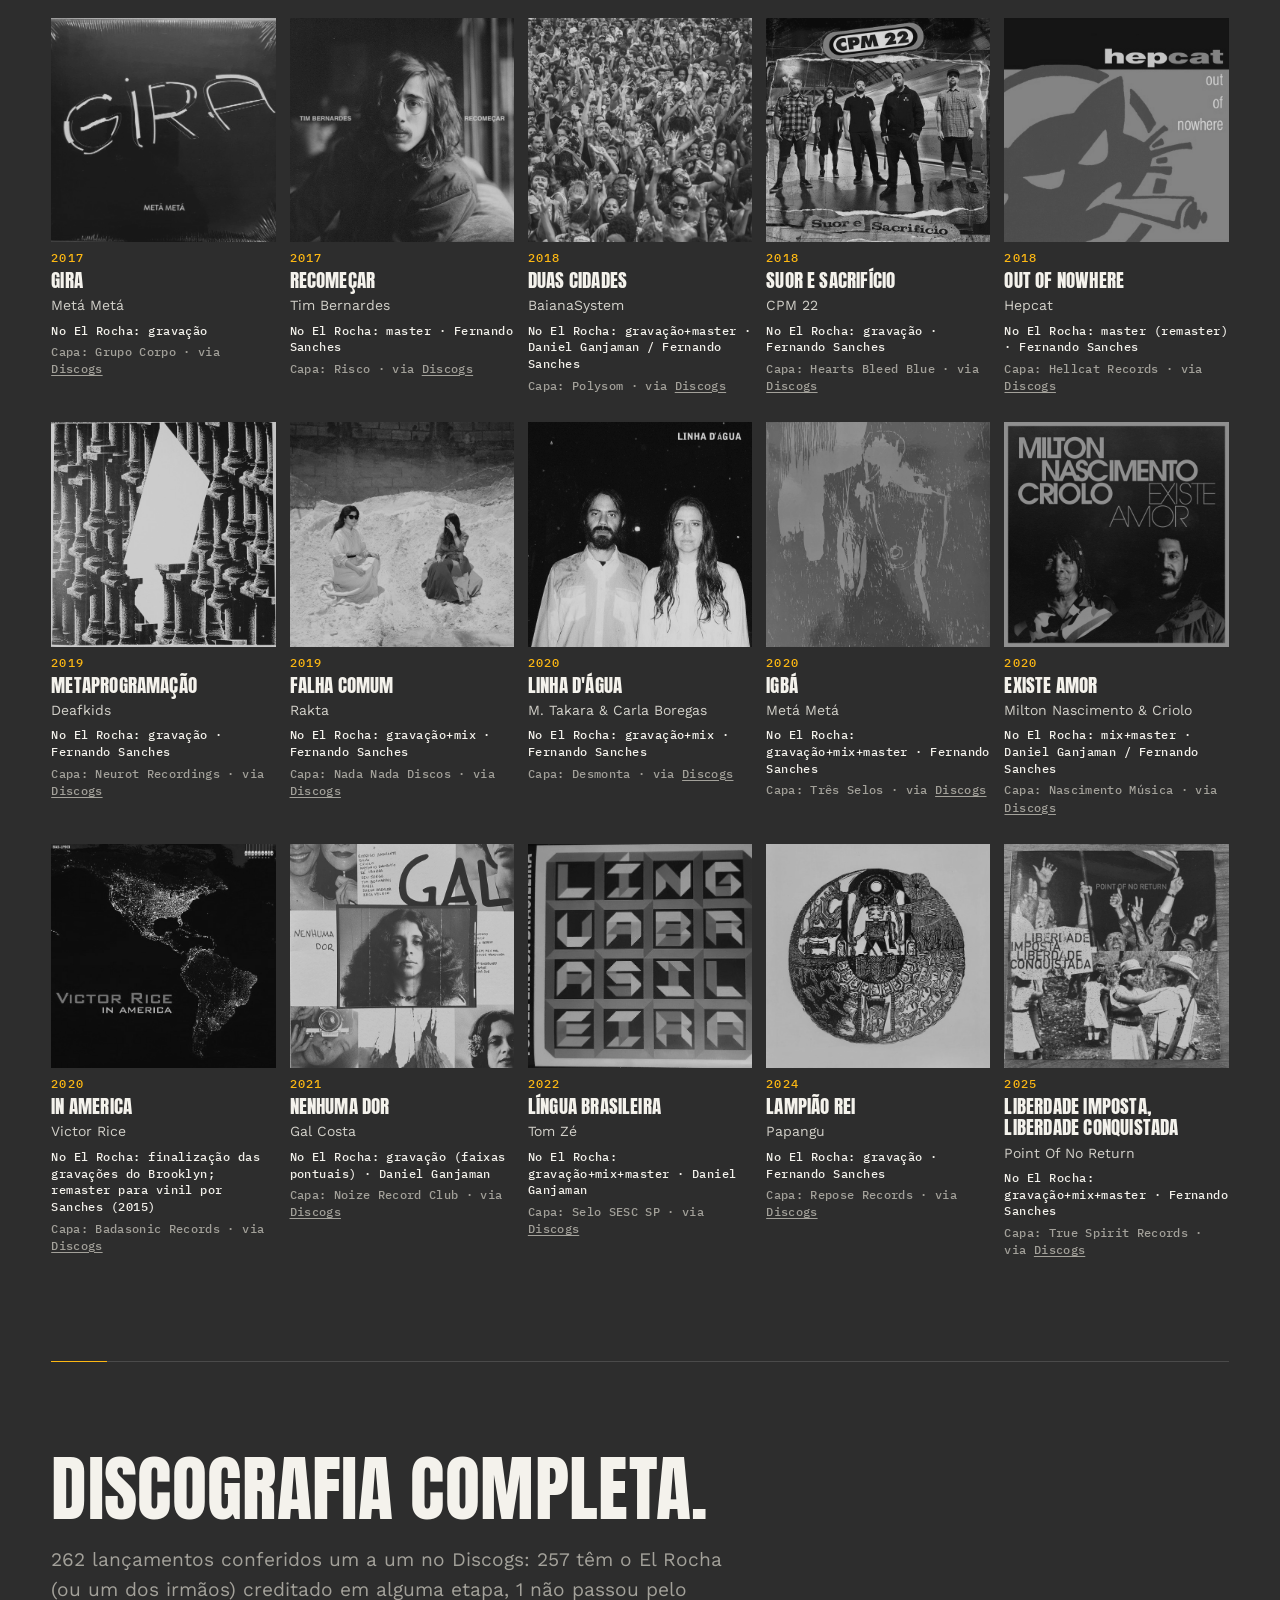
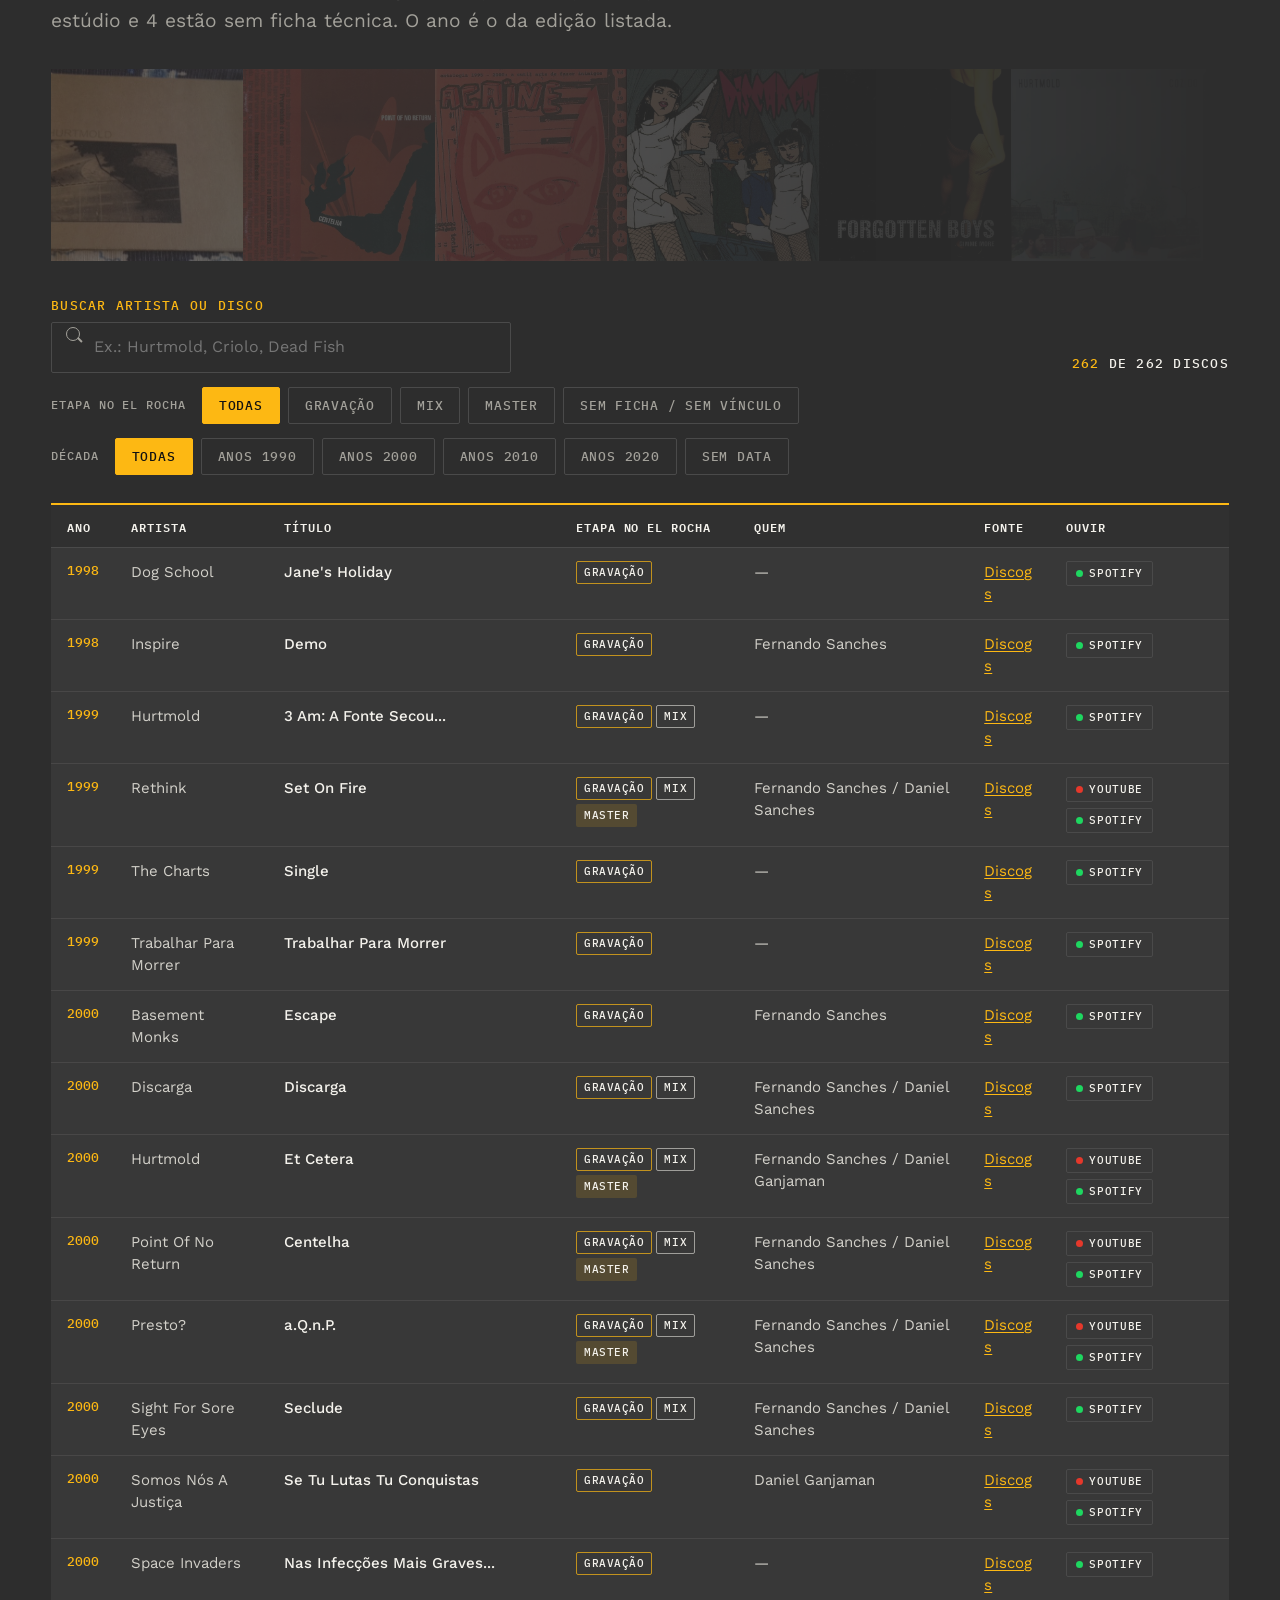
==== commit d9d857aa: "Família e Claudio: fatos da TV Trip (Zenilda, banda de baile, garagem em Pinheiros, Pascoal), com fo" ====
--- a/index.html
+++ b/index.html
@@ -13,11 +13,11 @@
 <link rel="preconnect" href="https://fonts.googleapis.com">
 <link rel="preconnect" href="https://fonts.gstatic.com" crossorigin>
 <link href="https://fonts.googleapis.com/css2?family=Anton&family=IBM+Plex+Mono:wght@400;500;600&family=Work+Sans:wght@400;500;600&display=swap" rel="stylesheet">
-<link rel="stylesheet" href="style.css?v=20261016p">
-<link rel="stylesheet" href="pages.css?v=20261016p">
-<link rel="stylesheet" href="case.css?v=20261016p">
-<link rel="stylesheet" href="extra.css?v=20261016p">
-<link rel="stylesheet" href="site.css?v=20261016p">
+<link rel="stylesheet" href="style.css?v=20261016r">
+<link rel="stylesheet" href="pages.css?v=20261016r">
+<link rel="stylesheet" href="case.css?v=20261016r">
+<link rel="stylesheet" href="extra.css?v=20261016r">
+<link rel="stylesheet" href="site.css?v=20261016r">
 </head>
 <body>
 
@@ -86,7 +86,7 @@
 </section>
 
 <section class="block rule familia alvo" id="familia">
-  <div class="statement reveal"><h2>A família Takara.</h2><p>Fernando opera a mesa, Daniel produz e dirige artistas, Maurício é o músico da casa e o pai cuida do acervo de equipamentos antigos. Os três irmãos “ralam” no estúdio desde a adolescência.</p></div>
+  <div class="statement reveal"><h2>A família Takara.</h2><p>Fernando opera a mesa, Daniel produz e dirige artistas, Maurício é o músico da casa e o pai cuida do acervo de equipamentos antigos. Os três irmãos “ralam” no estúdio desde a adolescência. Com a força da mãe, Zenilda, comandam desde 1997 o estúdio montado “despretensiosamente” na garagem de uma casa em Pinheiros; a família ainda tem um integrante não humano, tão conhecido dos músicos quanto os Takara: o boxer Pascoal (<a href="https://revistatrip.uol.com.br/trip-tv/familia-takara" target="_blank" rel="noopener" style="text-decoration:underline">TV Trip, 2011</a>).</p></div>
   <figure class="familia-foto reveal"><button type="button" data-full="img/familia-takara-trip-tv.jpg" data-legenda="Família Takara: Maurício, Fernando, Claudio e Daniel no El Rocha (frame do vídeo da TV Trip)&lt;span class=&quot;cred&quot;&gt;Foto: TV Trip / Revista Trip · 2011-08 · &lt;a href=&quot;https://revistatrip.uol.com.br/trip-tv/familia-takara&quot; target=&quot;_blank&quot; rel=&quot;noopener&quot;&gt;fonte&lt;/a&gt;&lt;/span&gt;" aria-label="Ampliar: Família Takara: Maurício, Fernando, Claudio e Daniel no El Rocha (frame do vídeo da TV Trip)"><img loading="lazy" src="img/familia-takara-trip-tv.jpg" alt="Família Takara: Maurício, Fernando, Claudio e Daniel no El Rocha (frame do vídeo da TV Trip)" data-imprensa></button><figcaption class="cred">Foto: TV Trip / Revista Trip · 2011-08 · <a href="https://revistatrip.uol.com.br/trip-tv/familia-takara" target="_blank" rel="noopener">fonte</a></figcaption></figure>
   <div class="solutions">
     <a class="solution reveal" href="personagens.html#fernando">
@@ -110,7 +110,7 @@
     <a class="solution reveal" href="personagens.html#claudio">
       <img loading="lazy" src="img/claudio-takara-trip-tv.jpg" alt="Sr. Claudio Takara" data-imprensa><span class="cred">Foto: TV Trip / Revista Trip · 2011-08</span>
       <h3>Sr. Claudio Takara</h3>
-      <p>O pai. Teve banda no interior paulista nos anos 1960, consertou teclados Ensoniq depois do Plano Collor e fundou o estúdio com os três filhos. Hoje é colecionador e restaurador de equipamentos antigos, e proprietário do El Rocha.</p>
+      <p>O pai. Aos 12 anos caiu na estrada com uma banda de baile e rodou o interior paulista por oito anos. Casou-se com Zenilda, consertou teclados Ensoniq depois do Plano Collor e fundou o estúdio com os três filhos. Hoje restaura equipamentos antigos e é o proprietário do El Rocha.</p>
       <span class="mais">Ler mais →</span>
     </a>
   </div>
@@ -1007,7 +1007,7 @@
 <dialog class="lightbox" id="lightbox" aria-label="Imagem ampliada"><img alt=""><p class="lb-legenda"></p><button type="button">Fechar</button></dialog>
 <div class="cursor" aria-hidden="true"></div><div class="dot" aria-hidden="true"></div>
 
-<script src="pages.js?v=20261016p"></script>
-<script src="site.js?v=20261016p"></script>
+<script src="pages.js?v=20261016r"></script>
+<script src="site.js?v=20261016r"></script>
 </body>
 </html>
--- a/site.css
+++ b/site.css
@@ -71,7 +71,7 @@
 .familia .solutions { margin-top: 32px; }
 /* os quatro (os três irmãos e o pai) lado a lado */
 @media (min-width: 640px) { .familia .solutions { grid-template-columns: repeat(2, minmax(0, 1fr)); } }
-@media (min-width: 1100px) { .familia .solutions { grid-template-columns: repeat(4, minmax(0, 1fr)); } .familia .solution h3 { font-size: clamp(26px, 2.3vw, 36px); } }
+@media (min-width: 1100px) { .familia .solutions { grid-template-columns: repeat(4, minmax(0, 1fr)); } .familia .solution { min-height: 500px; } .familia .solution h3 { font-size: clamp(26px, 2.3vw, 36px); } }
 
 /* ---------- Tabelas (viram fichas empilhadas no celular: nada de rolagem lateral) ---------- */
 .tabela { width: 100%; border-collapse: collapse; margin-top: 28px; font-size: 15px; line-height: 1.5; }
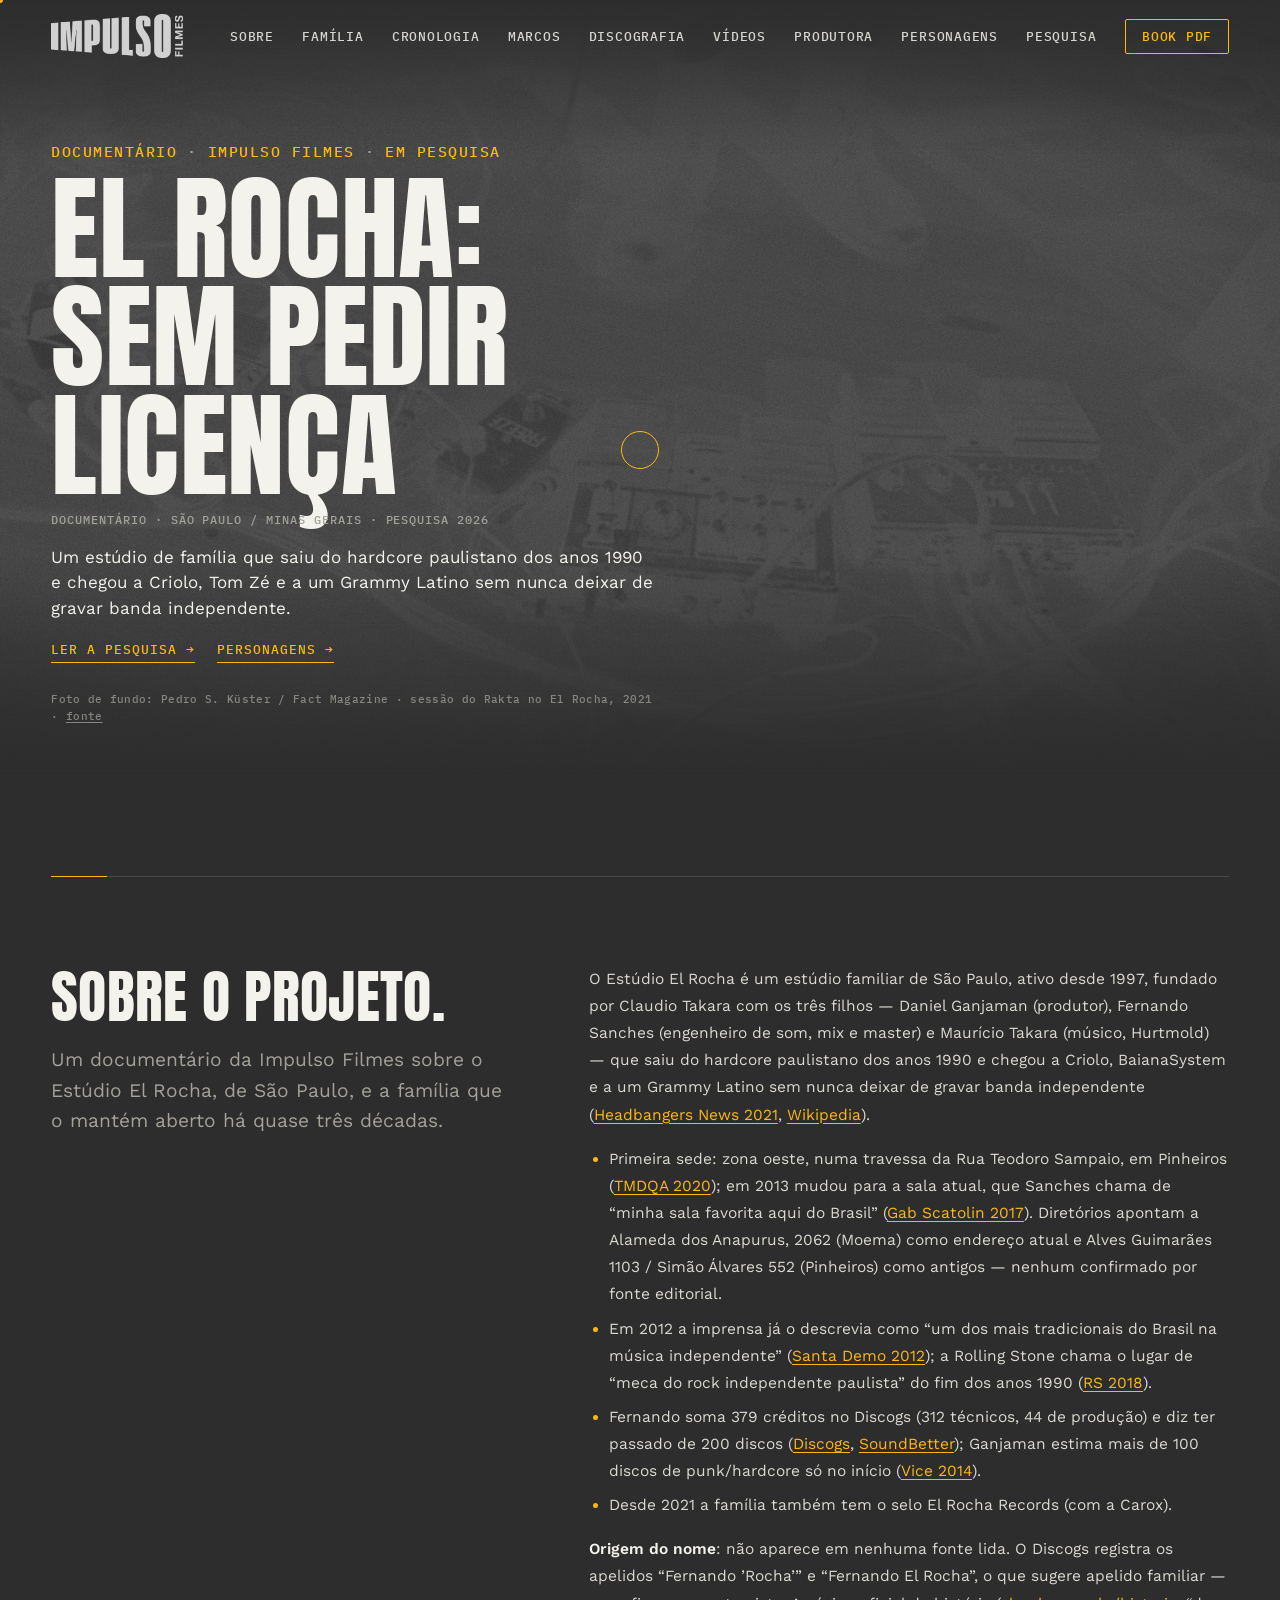
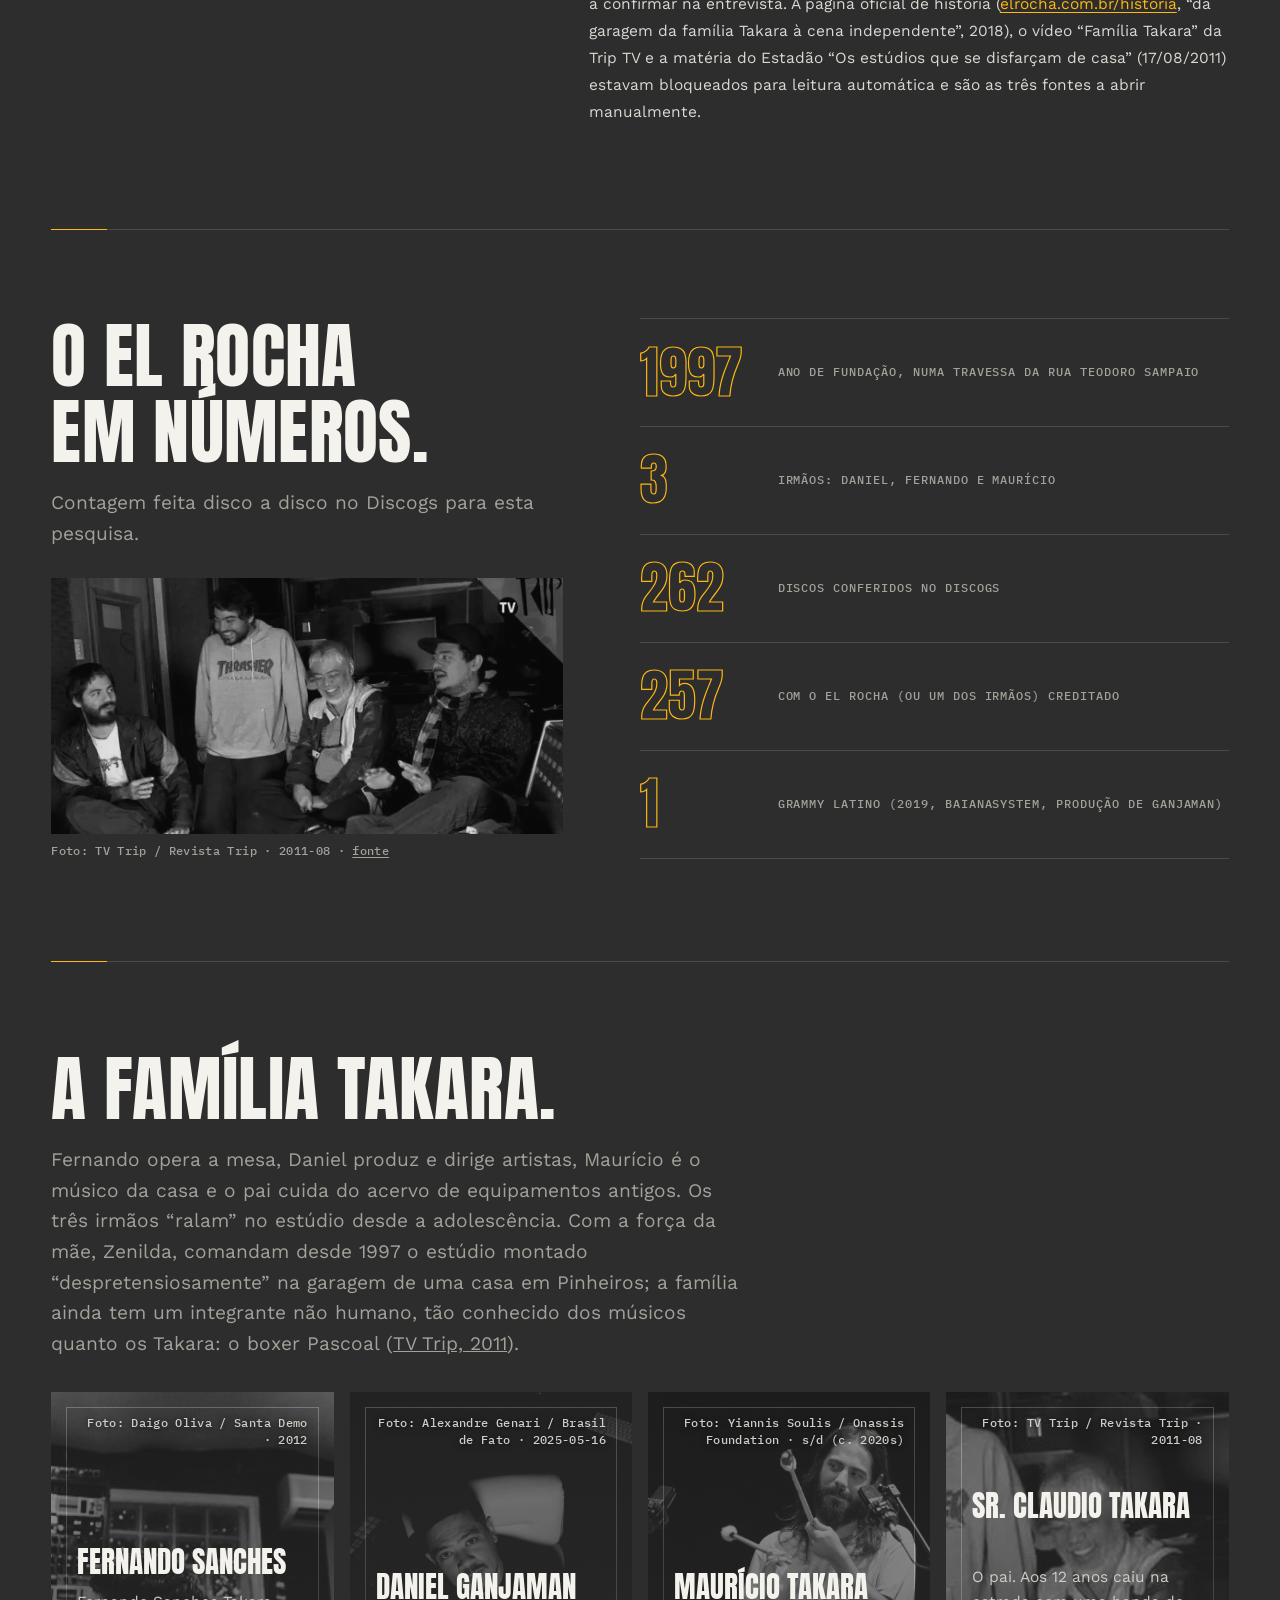
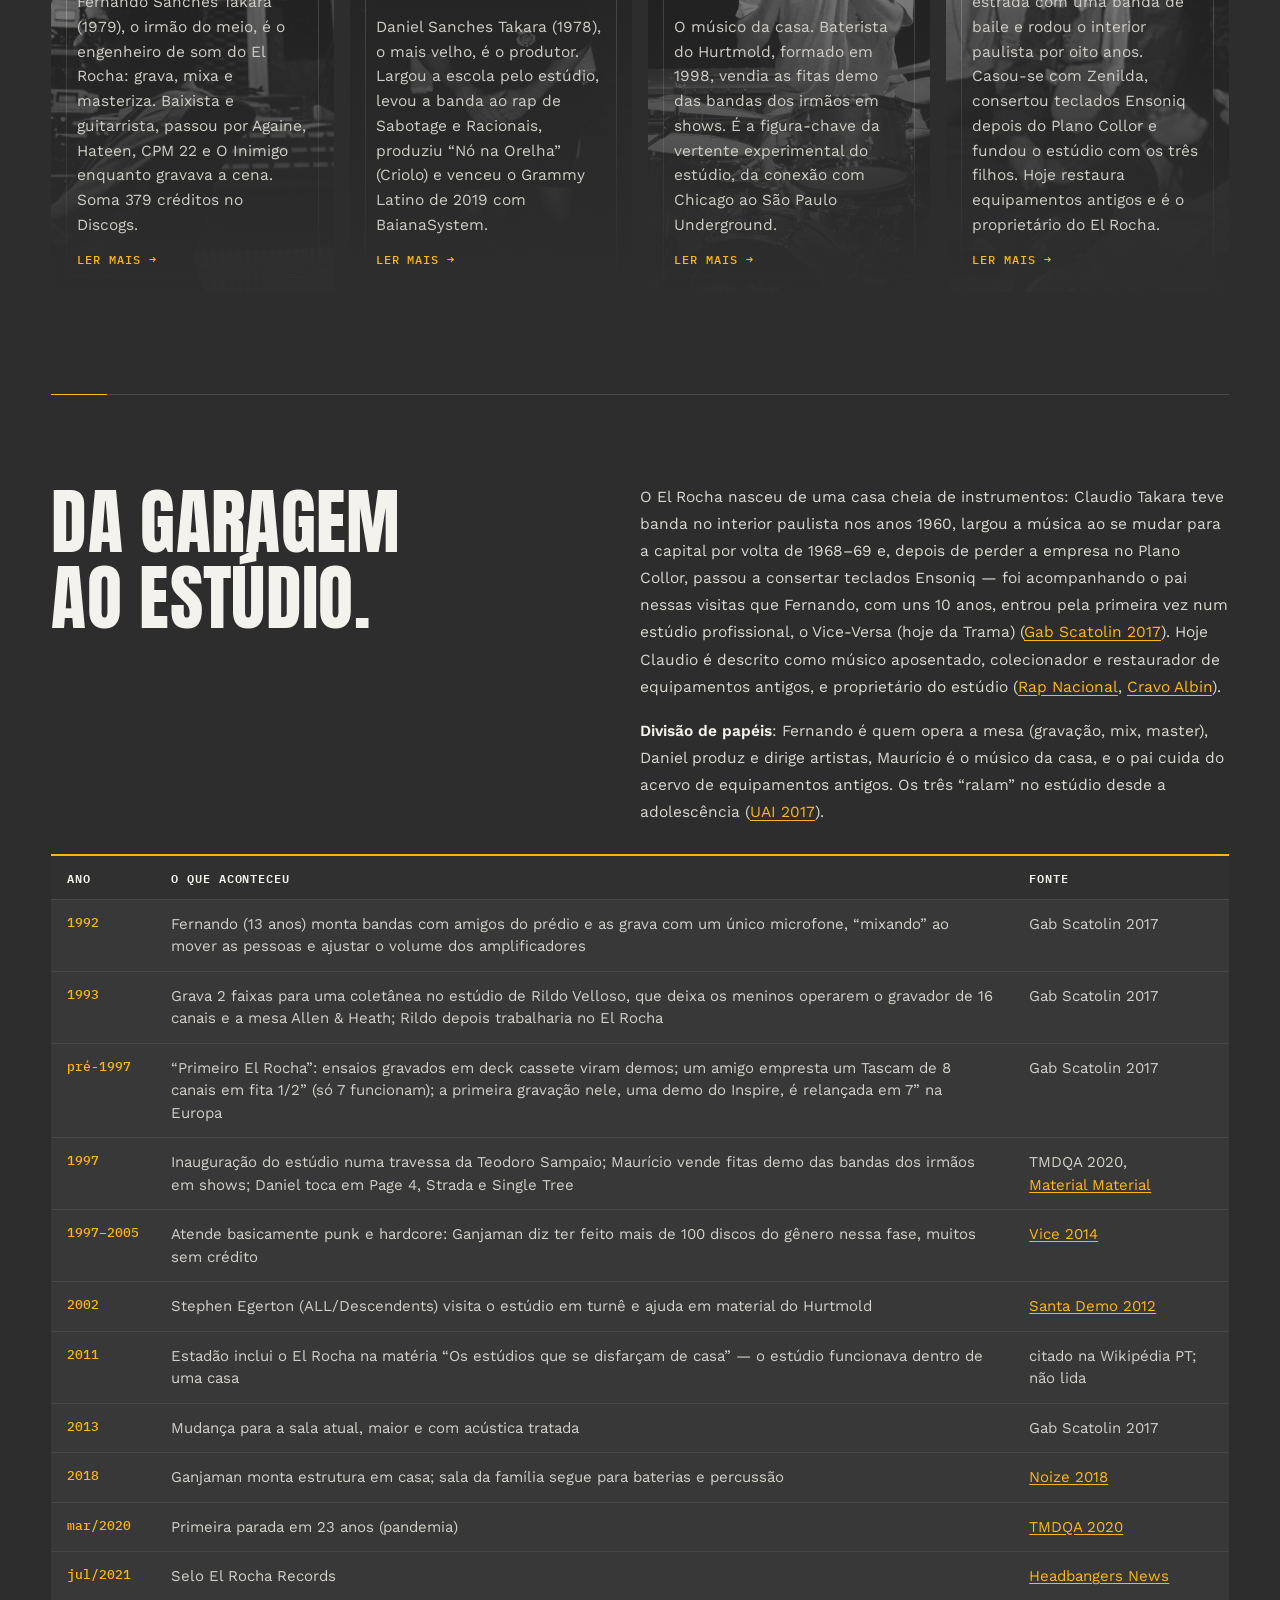
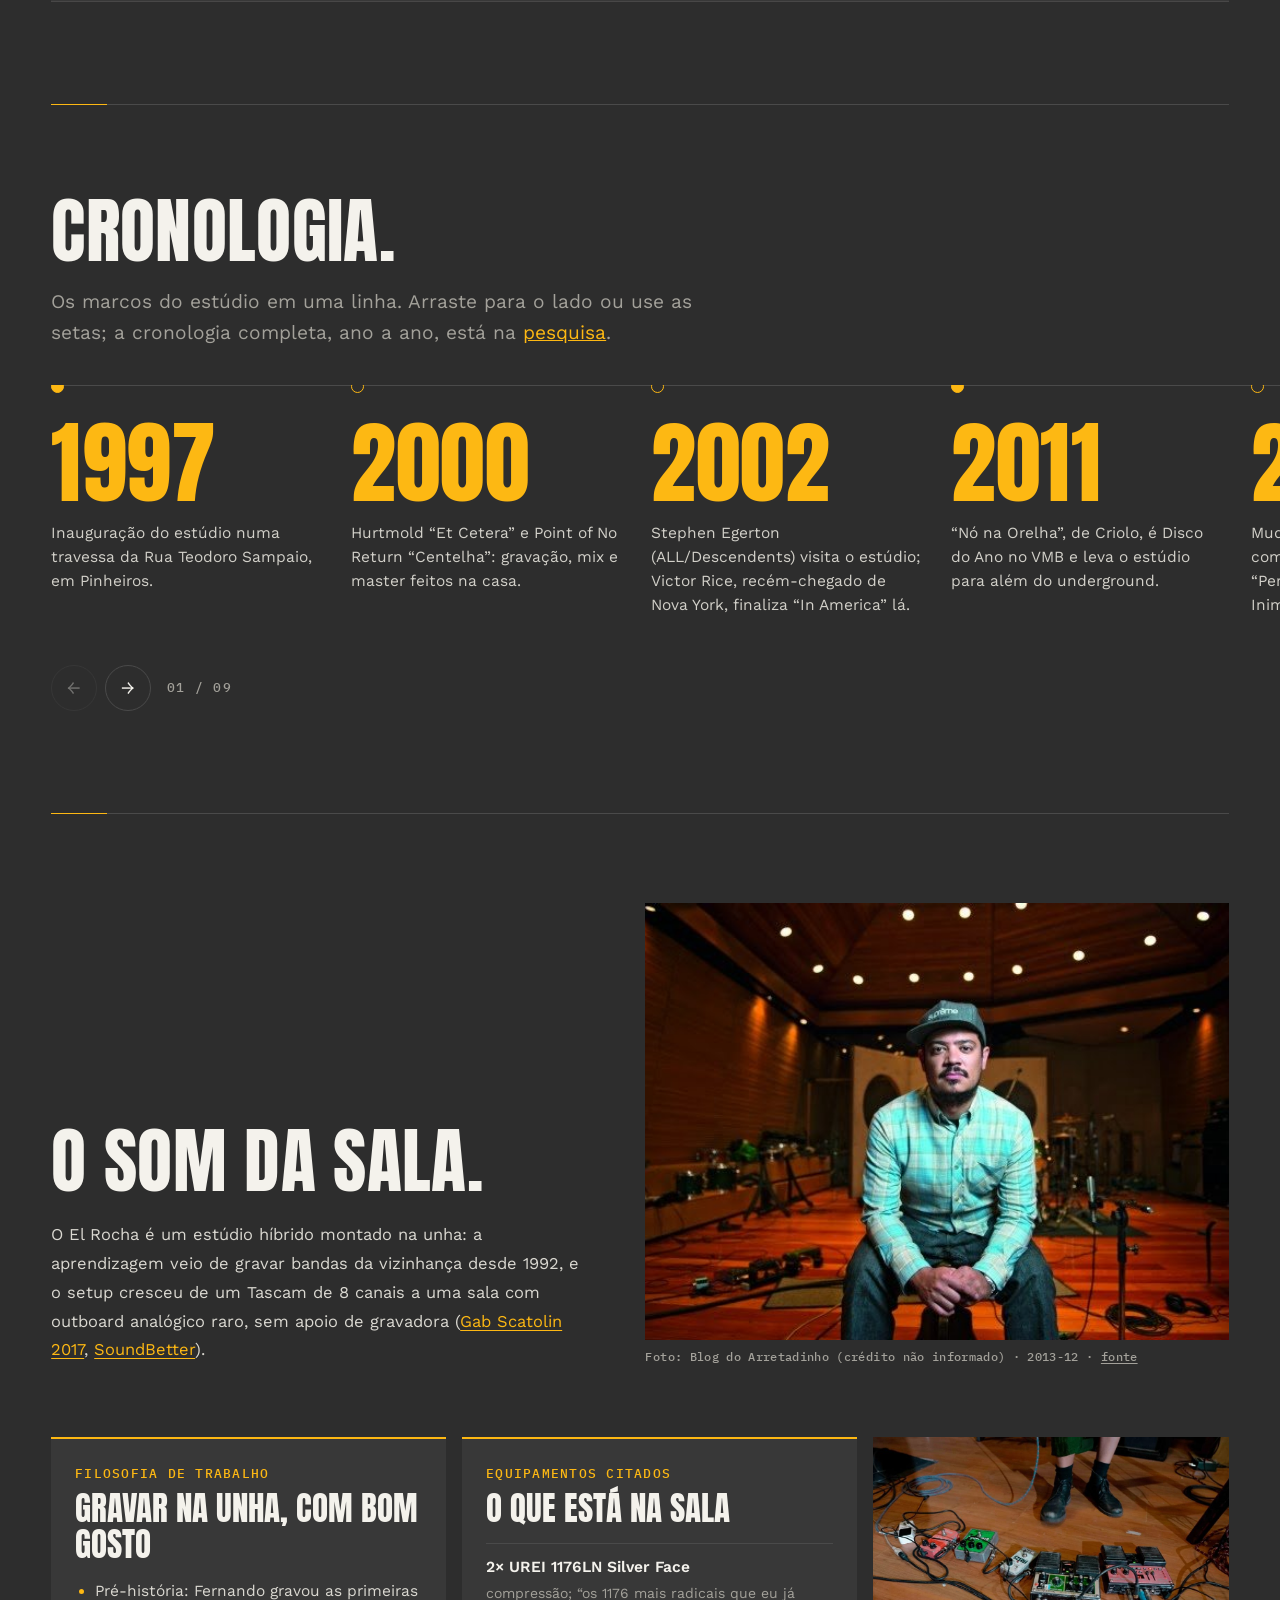
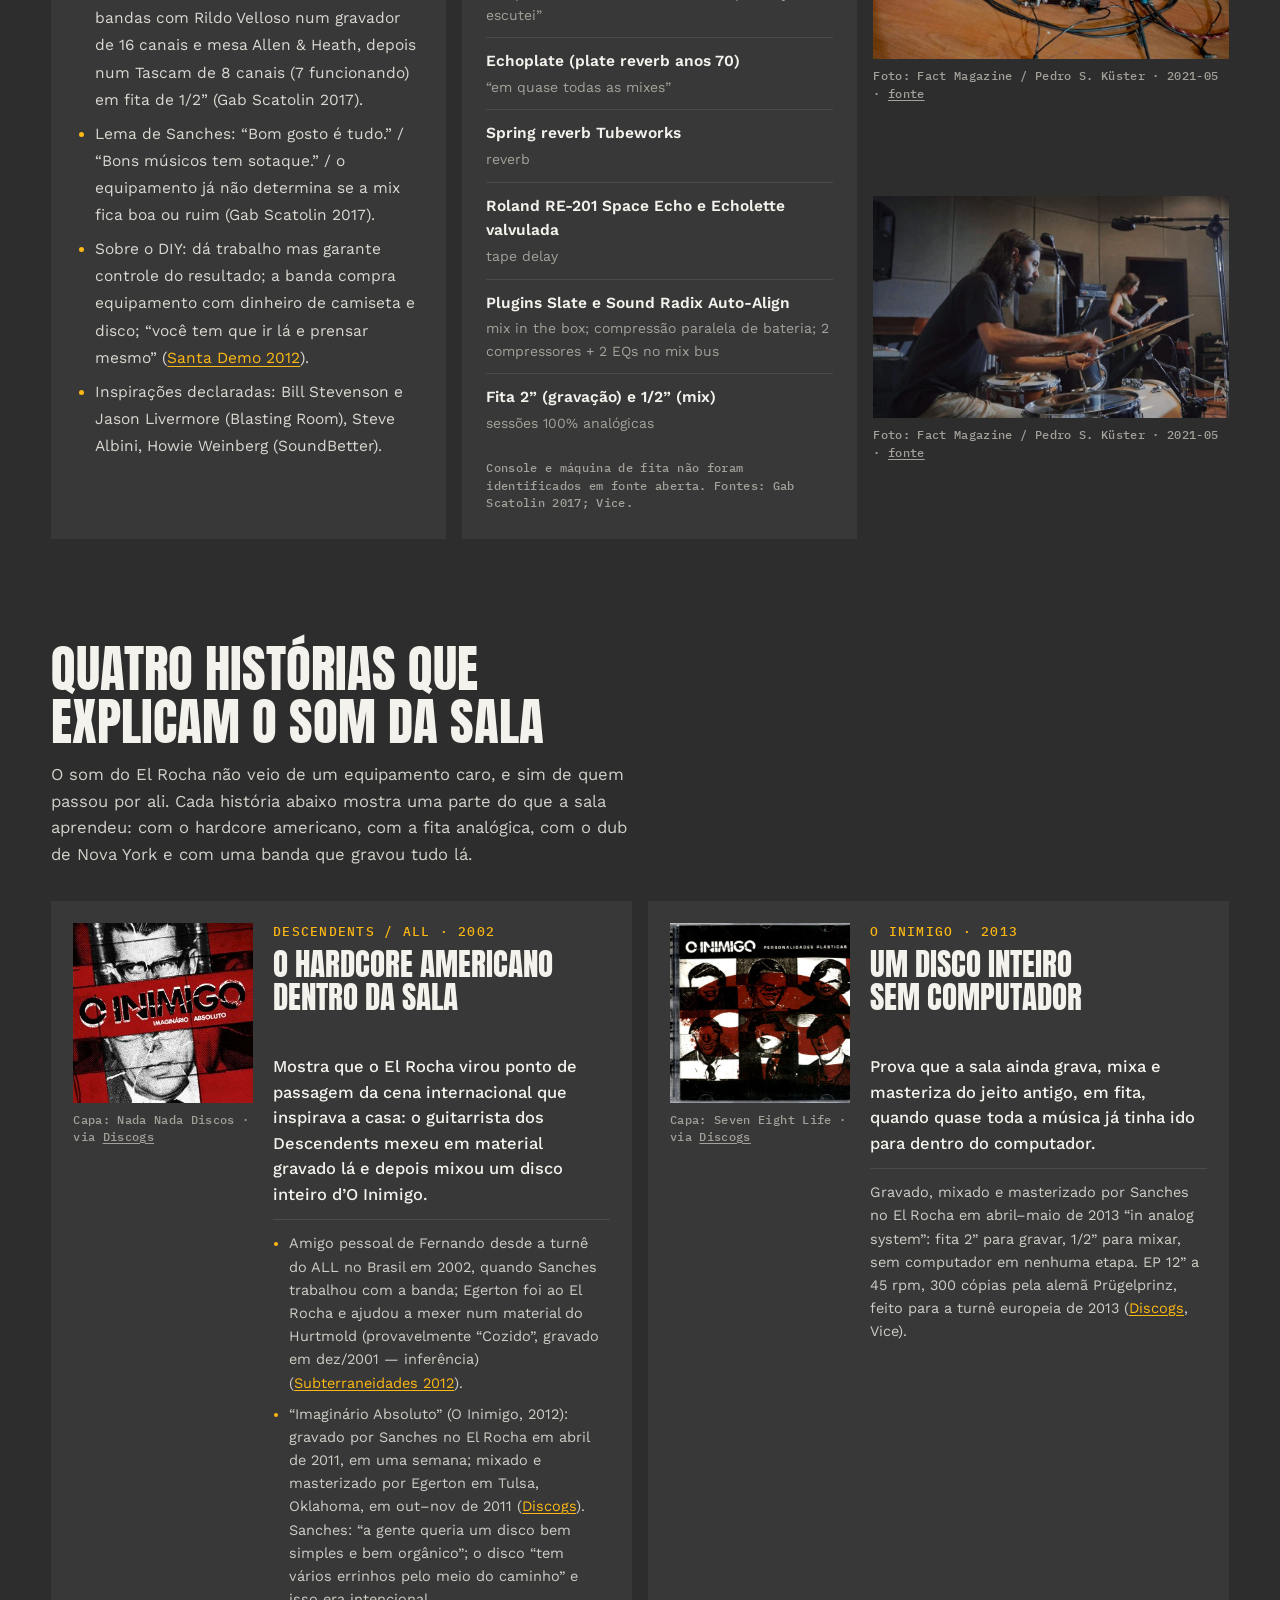
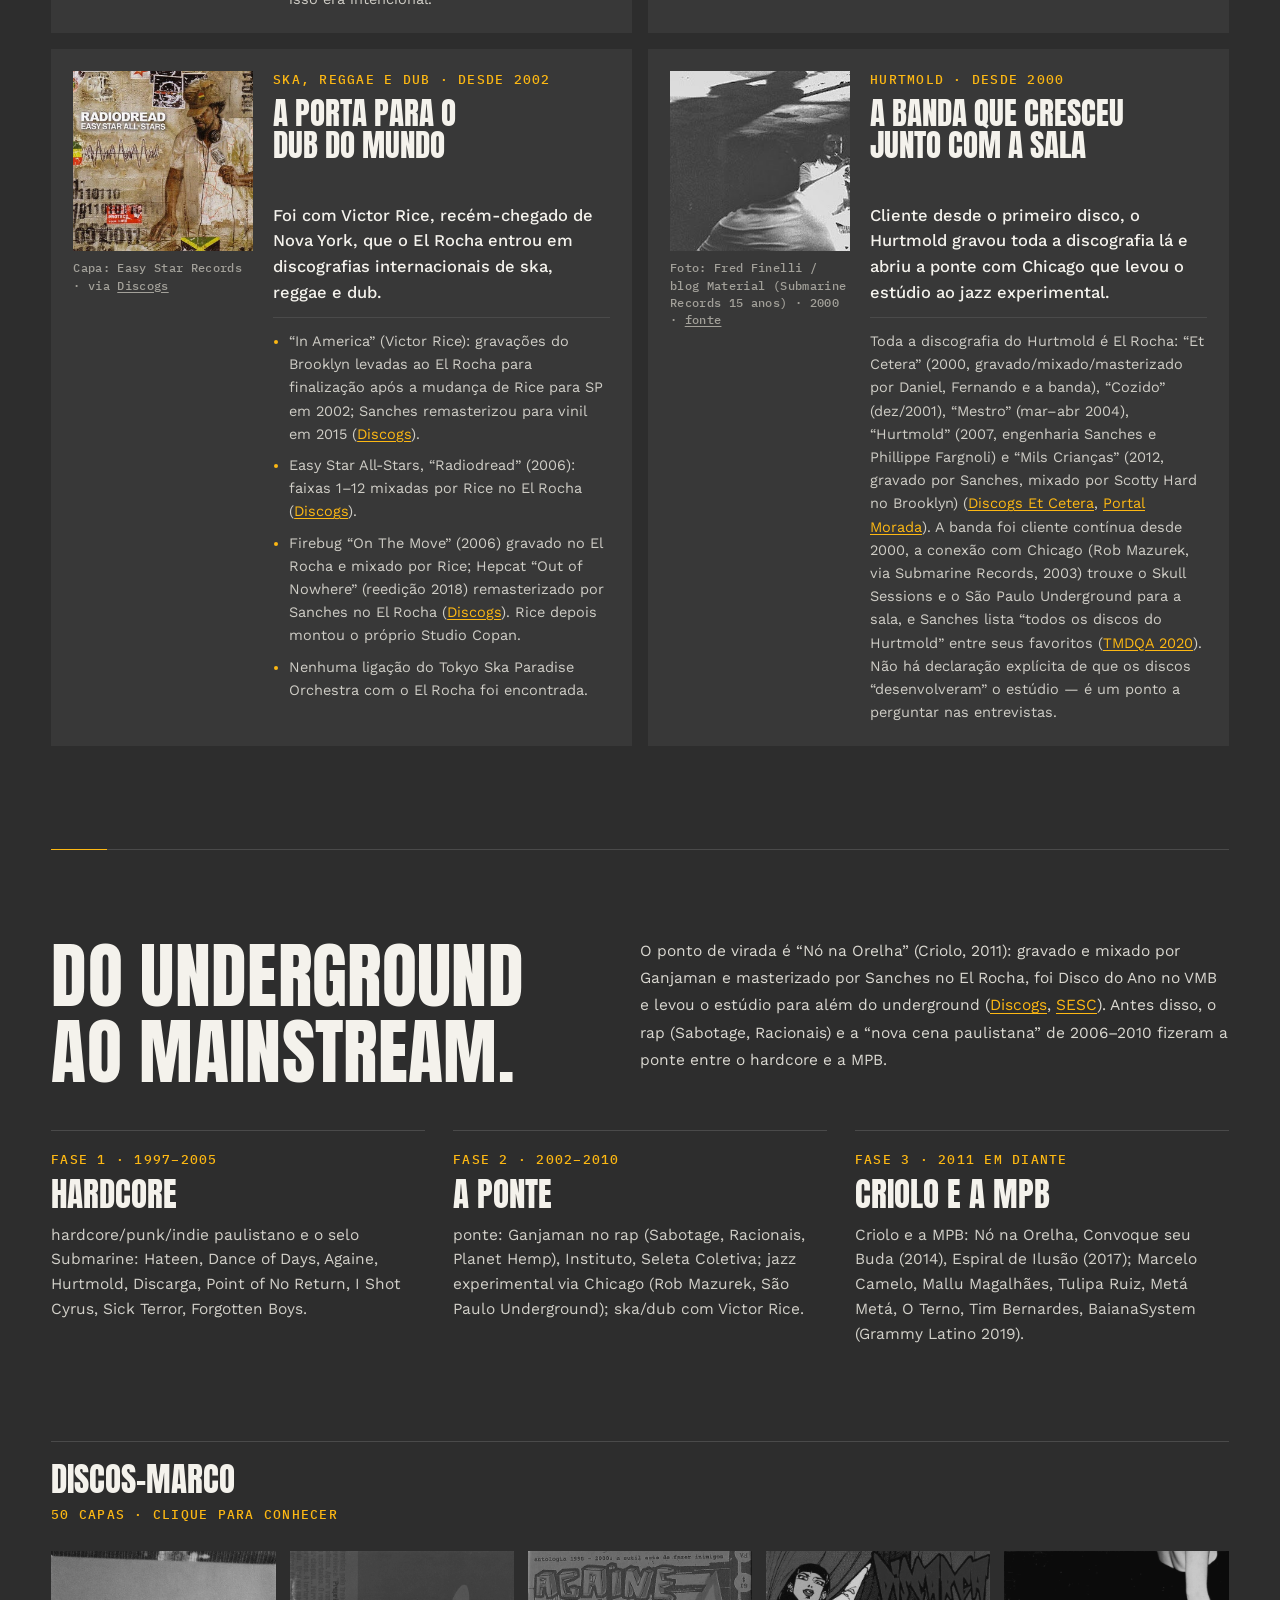
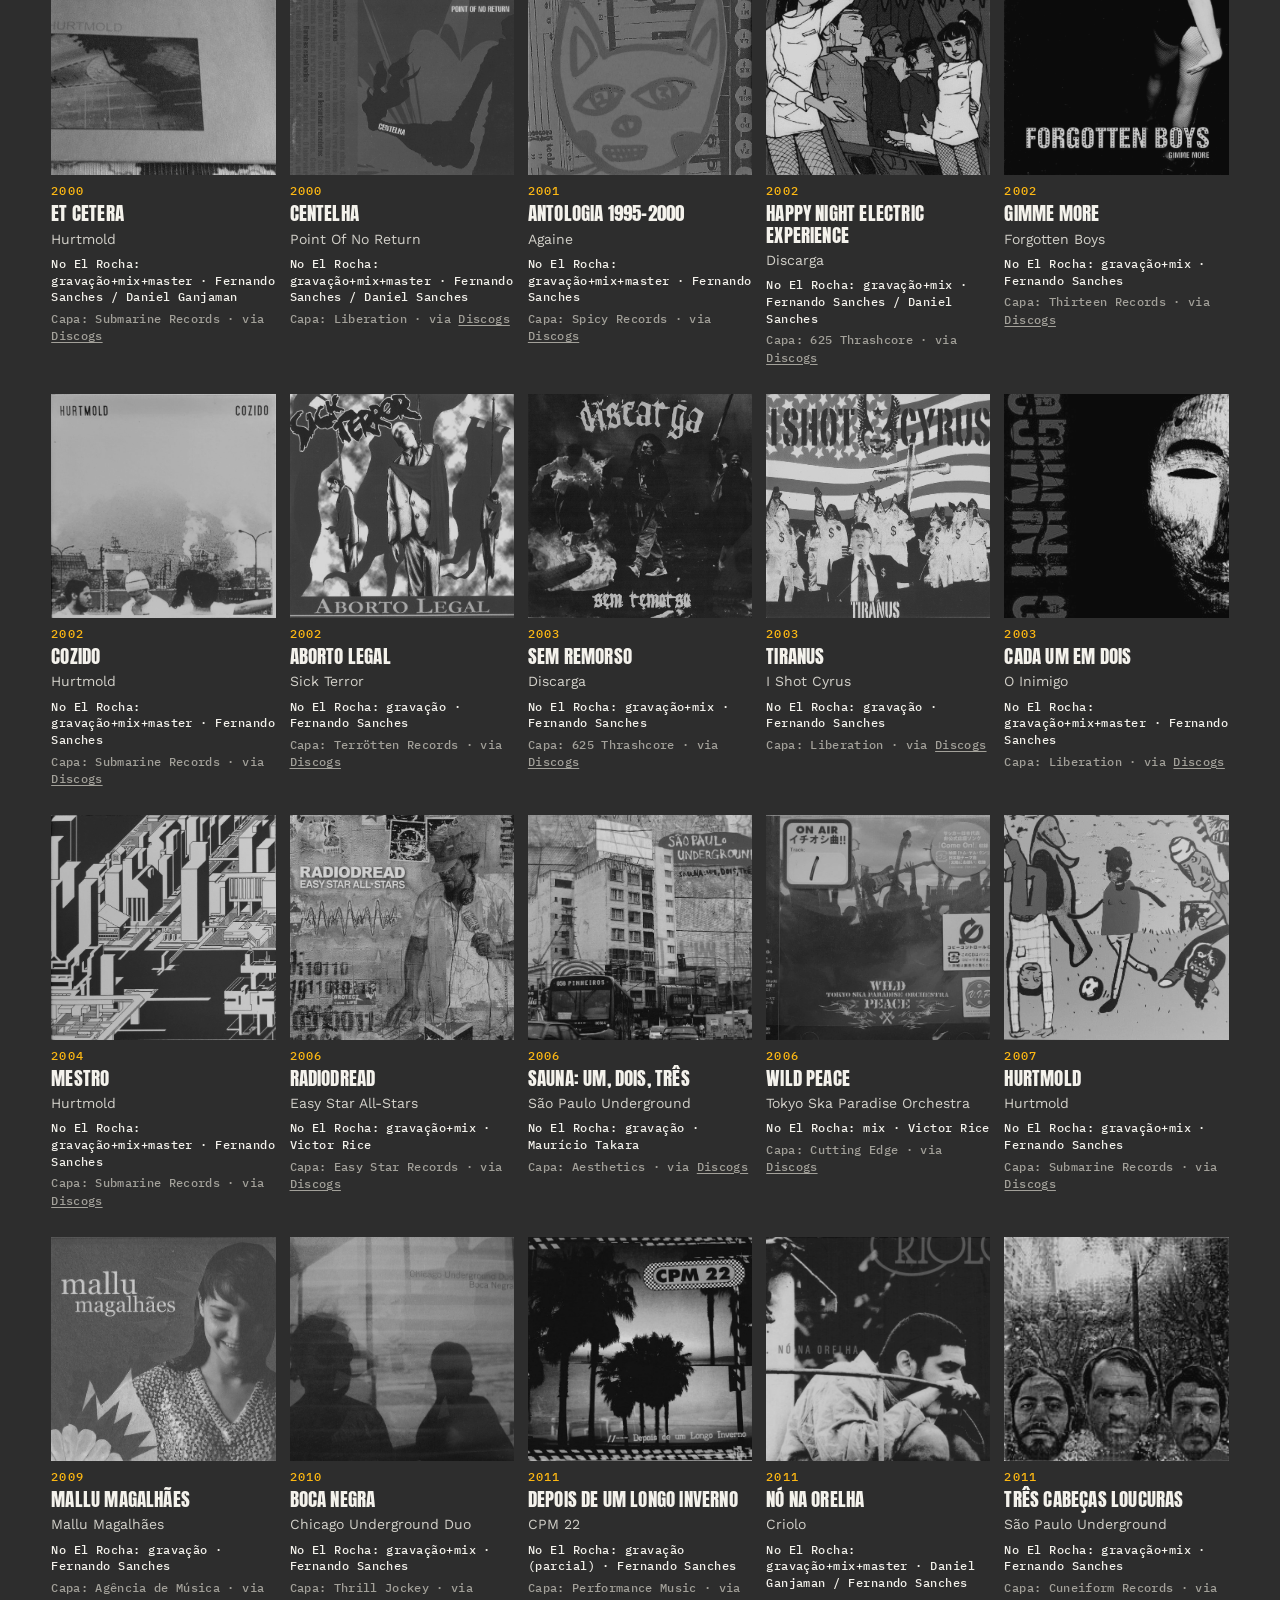
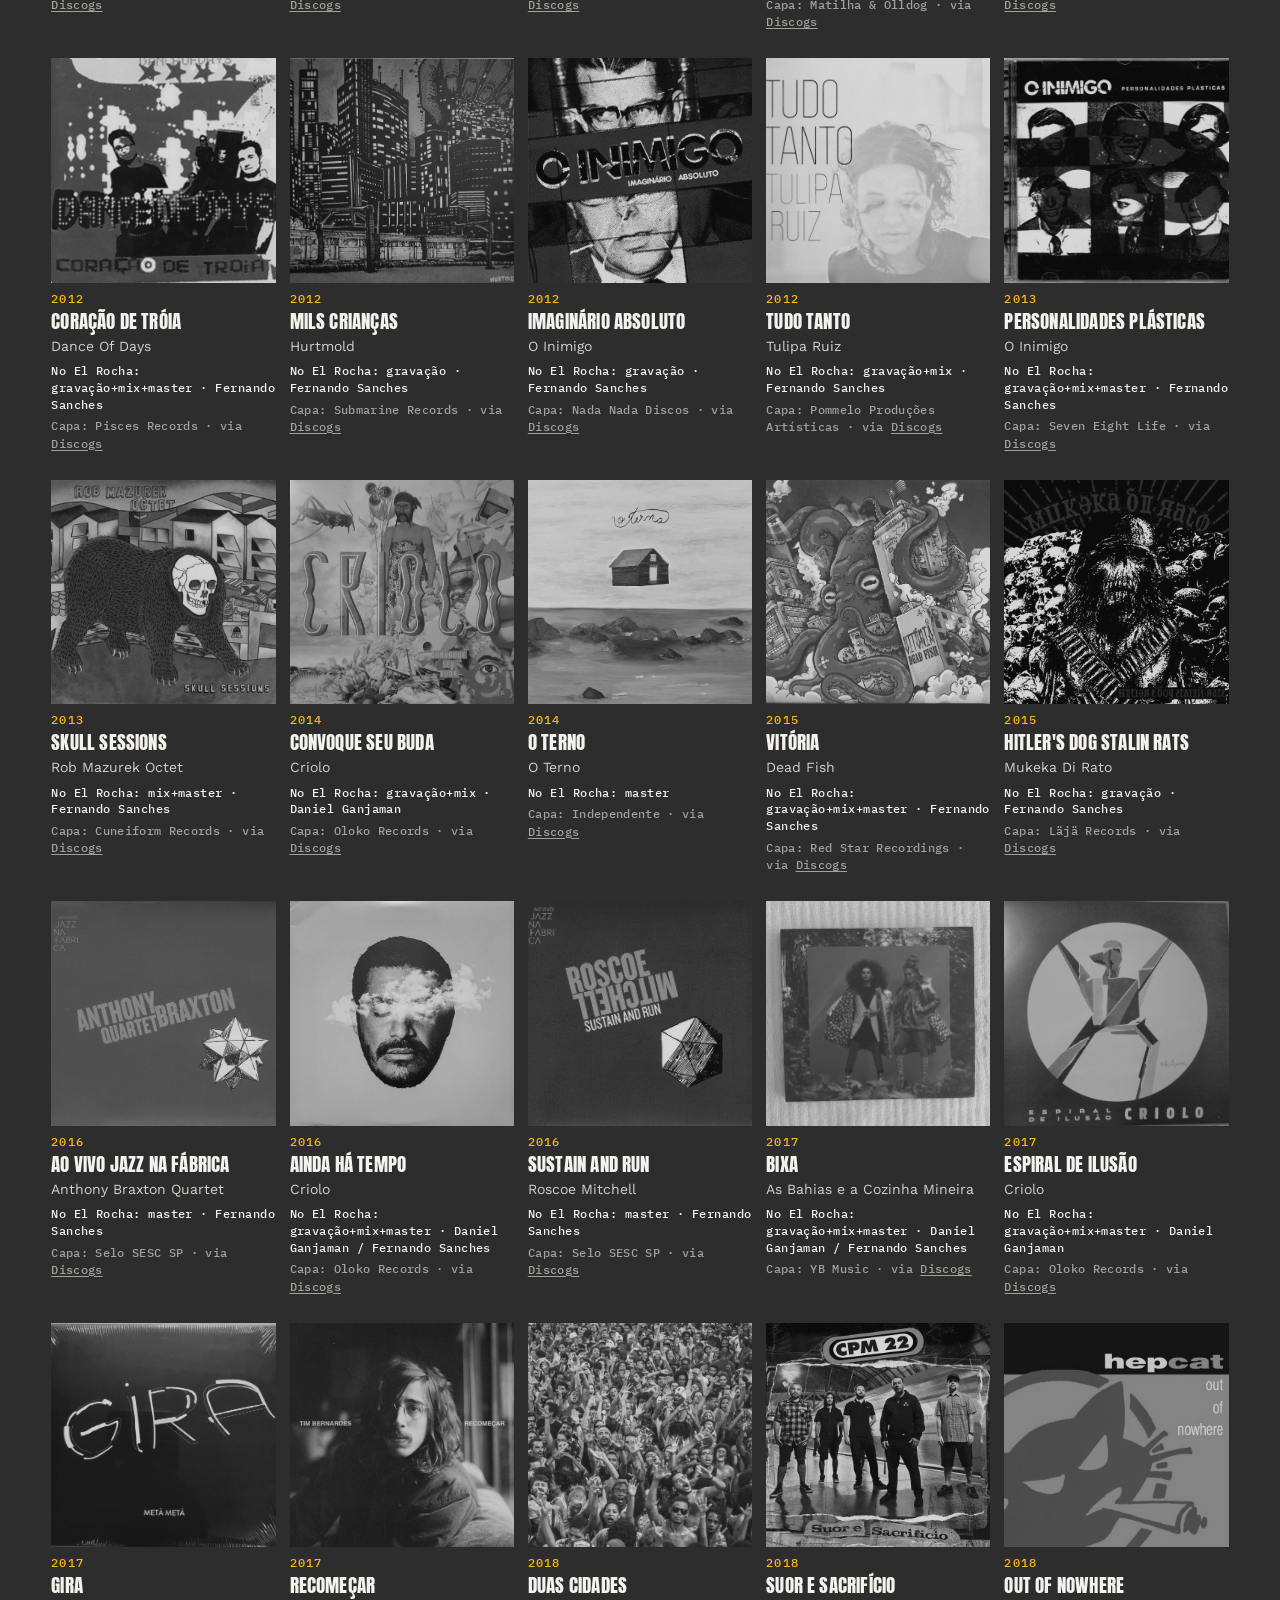
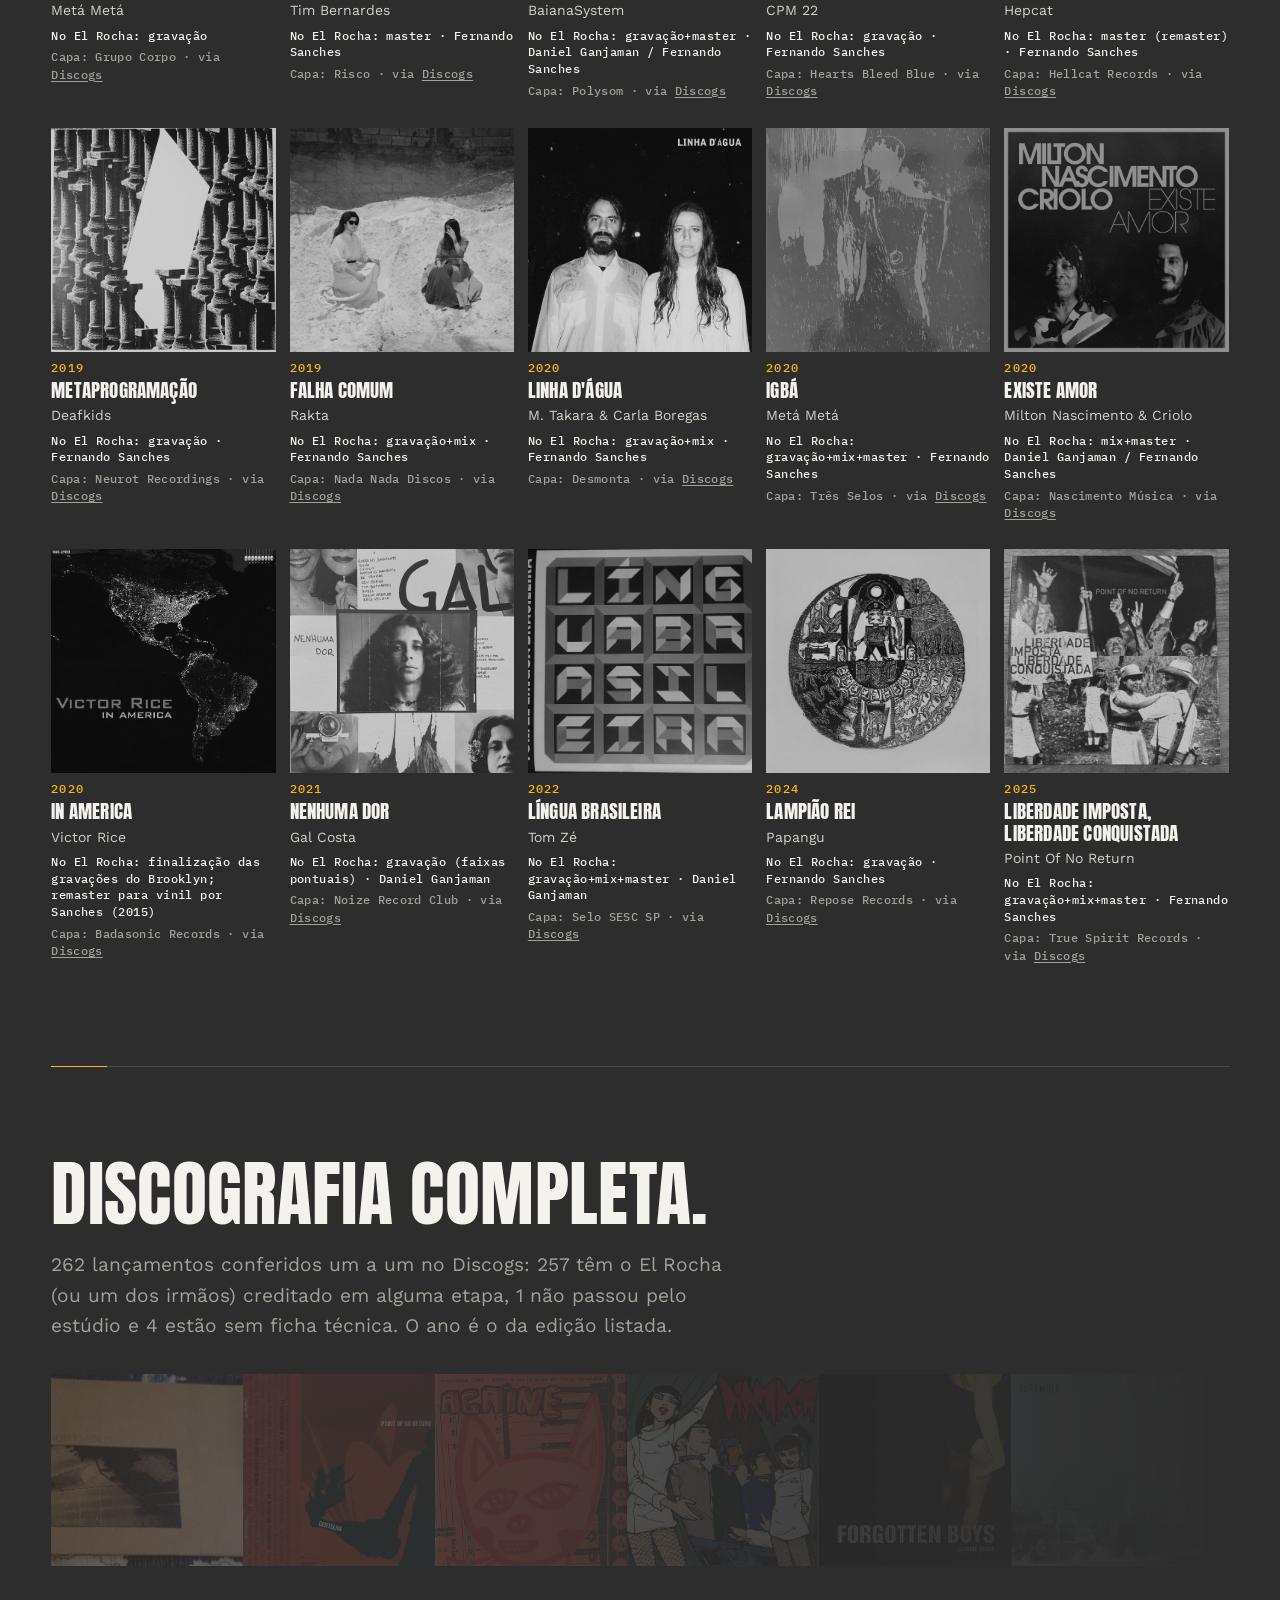
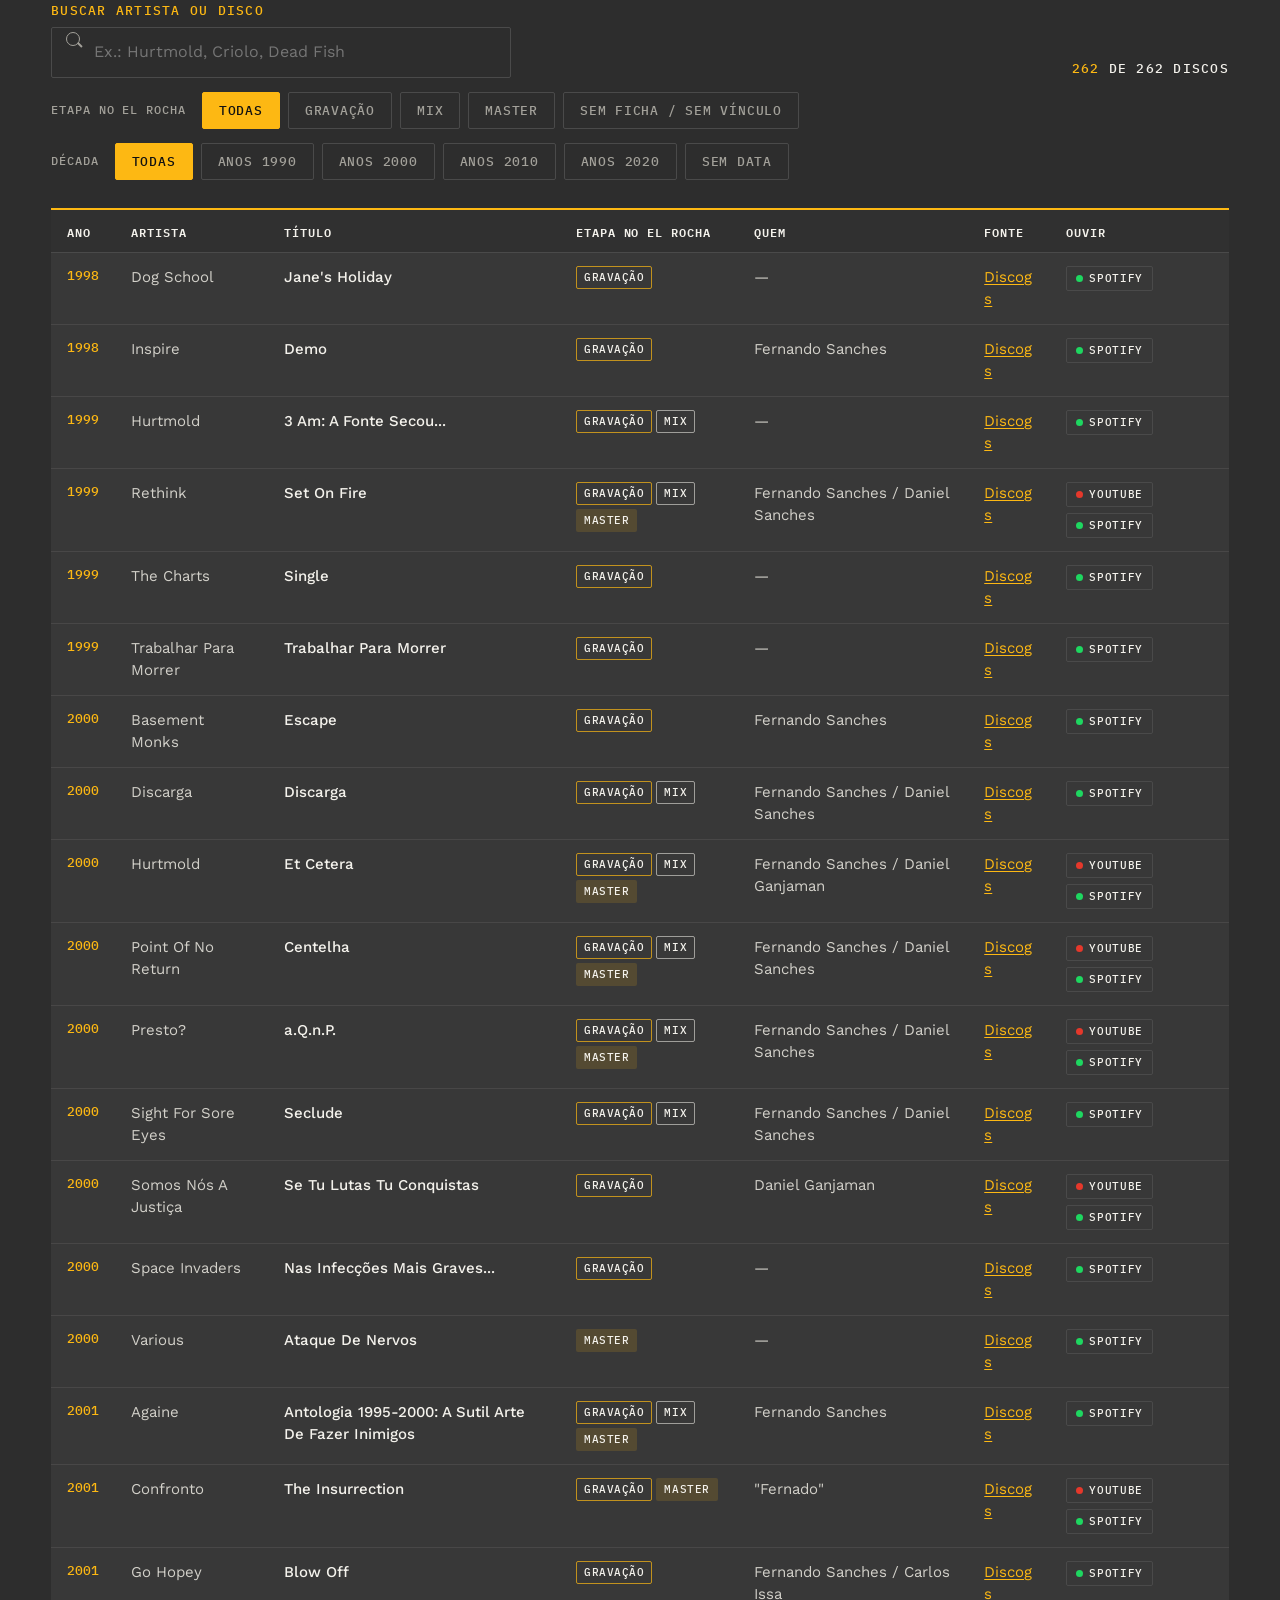
==== commit b05429a0: "Foto da família sob O El Rocha em números, colunas equilibradas Co-Authored-By: Claude Opus 5.5 <nor" ====
--- a/index.html
+++ b/index.html
@@ -13,11 +13,11 @@
 <link rel="preconnect" href="https://fonts.googleapis.com">
 <link rel="preconnect" href="https://fonts.gstatic.com" crossorigin>
 <link href="https://fonts.googleapis.com/css2?family=Anton&family=IBM+Plex+Mono:wght@400;500;600&family=Work+Sans:wght@400;500;600&display=swap" rel="stylesheet">
-<link rel="stylesheet" href="style.css?v=20261016r">
-<link rel="stylesheet" href="pages.css?v=20261016r">
-<link rel="stylesheet" href="case.css?v=20261016r">
-<link rel="stylesheet" href="extra.css?v=20261016r">
-<link rel="stylesheet" href="site.css?v=20261016r">
+<link rel="stylesheet" href="style.css?v=20261016t">
+<link rel="stylesheet" href="pages.css?v=20261016t">
+<link rel="stylesheet" href="case.css?v=20261016t">
+<link rel="stylesheet" href="extra.css?v=20261016t">
+<link rel="stylesheet" href="site.css?v=20261016t">
 </head>
 <body>
 
@@ -75,7 +75,7 @@
 </section>
 
 <section class="block rule support numeros alvo" id="numeros" aria-label="Números">
-  <div class="statement reveal"><h2>O El Rocha em números.</h2><p>Contagem feita disco a disco no Discogs para esta pesquisa.</p></div>
+  <div class="numeros-esq"><div class="statement reveal"><h2>O El Rocha em números.</h2><p>Contagem feita disco a disco no Discogs para esta pesquisa.</p></div><figure class="familia-foto numeros-foto reveal"><button type="button" data-full="img/familia-takara-trip-tv.jpg" data-legenda="Família Takara: Maurício, Fernando, Claudio e Daniel no El Rocha (frame do vídeo da TV Trip)&lt;span class=&quot;cred&quot;&gt;Foto: TV Trip / Revista Trip · 2011-08 · &lt;a href=&quot;https://revistatrip.uol.com.br/trip-tv/familia-takara&quot; target=&quot;_blank&quot; rel=&quot;noopener&quot;&gt;fonte&lt;/a&gt;&lt;/span&gt;" aria-label="Ampliar: Família Takara: Maurício, Fernando, Claudio e Daniel no El Rocha (frame do vídeo da TV Trip)"><img loading="lazy" src="img/familia-takara-trip-tv.jpg" alt="Família Takara: Maurício, Fernando, Claudio e Daniel no El Rocha (frame do vídeo da TV Trip)" data-imprensa></button><figcaption class="cred">Foto: TV Trip / Revista Trip · 2011-08 · <a href="https://revistatrip.uol.com.br/trip-tv/familia-takara" target="_blank" rel="noopener">fonte</a></figcaption></figure></div>
   <ul class="exib-conta reveal">
     <li><b>1997</b><span>ano de fundação, numa travessa da Rua Teodoro Sampaio</span></li>
     <li><b>3</b><span>irmãos: Daniel, Fernando e Maurício</span></li>
@@ -87,7 +87,6 @@
 
 <section class="block rule familia alvo" id="familia">
   <div class="statement reveal"><h2>A família Takara.</h2><p>Fernando opera a mesa, Daniel produz e dirige artistas, Maurício é o músico da casa e o pai cuida do acervo de equipamentos antigos. Os três irmãos “ralam” no estúdio desde a adolescência. Com a força da mãe, Zenilda, comandam desde 1997 o estúdio montado “despretensiosamente” na garagem de uma casa em Pinheiros; a família ainda tem um integrante não humano, tão conhecido dos músicos quanto os Takara: o boxer Pascoal (<a href="https://revistatrip.uol.com.br/trip-tv/familia-takara" target="_blank" rel="noopener" style="text-decoration:underline">TV Trip, 2011</a>).</p></div>
-  <figure class="familia-foto reveal"><button type="button" data-full="img/familia-takara-trip-tv.jpg" data-legenda="Família Takara: Maurício, Fernando, Claudio e Daniel no El Rocha (frame do vídeo da TV Trip)&lt;span class=&quot;cred&quot;&gt;Foto: TV Trip / Revista Trip · 2011-08 · &lt;a href=&quot;https://revistatrip.uol.com.br/trip-tv/familia-takara&quot; target=&quot;_blank&quot; rel=&quot;noopener&quot;&gt;fonte&lt;/a&gt;&lt;/span&gt;" aria-label="Ampliar: Família Takara: Maurício, Fernando, Claudio e Daniel no El Rocha (frame do vídeo da TV Trip)"><img loading="lazy" src="img/familia-takara-trip-tv.jpg" alt="Família Takara: Maurício, Fernando, Claudio e Daniel no El Rocha (frame do vídeo da TV Trip)" data-imprensa></button><figcaption class="cred">Foto: TV Trip / Revista Trip · 2011-08 · <a href="https://revistatrip.uol.com.br/trip-tv/familia-takara" target="_blank" rel="noopener">fonte</a></figcaption></figure>
   <div class="solutions">
     <a class="solution reveal" href="personagens.html#fernando">
       <img loading="lazy" src="img/retrato-de-fernando-sanches-entrevista-santa-demo-sobre.jpg" alt="Fernando Sanches" data-imprensa><span class="cred">Foto: Daigo Oliva / Santa Demo · 2012</span>
@@ -1007,7 +1006,7 @@
 <dialog class="lightbox" id="lightbox" aria-label="Imagem ampliada"><img alt=""><p class="lb-legenda"></p><button type="button">Fechar</button></dialog>
 <div class="cursor" aria-hidden="true"></div><div class="dot" aria-hidden="true"></div>
 
-<script src="pages.js?v=20261016r"></script>
-<script src="site.js?v=20261016r"></script>
+<script src="pages.js?v=20261016t"></script>
+<script src="site.js?v=20261016t"></script>
 </body>
 </html>
--- a/site.css
+++ b/site.css
@@ -69,6 +69,15 @@
 .familia-foto img { width: 100%; filter: grayscale(1); opacity: .85; transition: filter .4s, opacity .4s; }
 .familia-foto button:hover img { filter: none; opacity: 1; }
 .familia .solutions { margin-top: 32px; }
+/* em "O El Rocha em números" a foto fica embaixo do título, equilibrando a coluna com os contadores */
+.numeros-esq { display: grid; gap: 28px; align-content: start; }
+.numeros-foto { margin: 0; max-width: 560px; }
+.numeros-foto img { aspect-ratio: 2 / 1; object-fit: cover; object-position: 50% 20%; }
+@media (min-width: 901px) {
+  .numeros { align-items: stretch; }
+  .numeros .exib-conta { align-self: stretch; grid-auto-rows: 1fr; }
+  .numeros .exib-conta li { align-items: center; }
+}
 /* os quatro (os três irmãos e o pai) lado a lado */
 @media (min-width: 640px) { .familia .solutions { grid-template-columns: repeat(2, minmax(0, 1fr)); } }
 @media (min-width: 1100px) { .familia .solutions { grid-template-columns: repeat(4, minmax(0, 1fr)); } .familia .solution { min-height: 500px; } .familia .solution h3 { font-size: clamp(26px, 2.3vw, 36px); } }
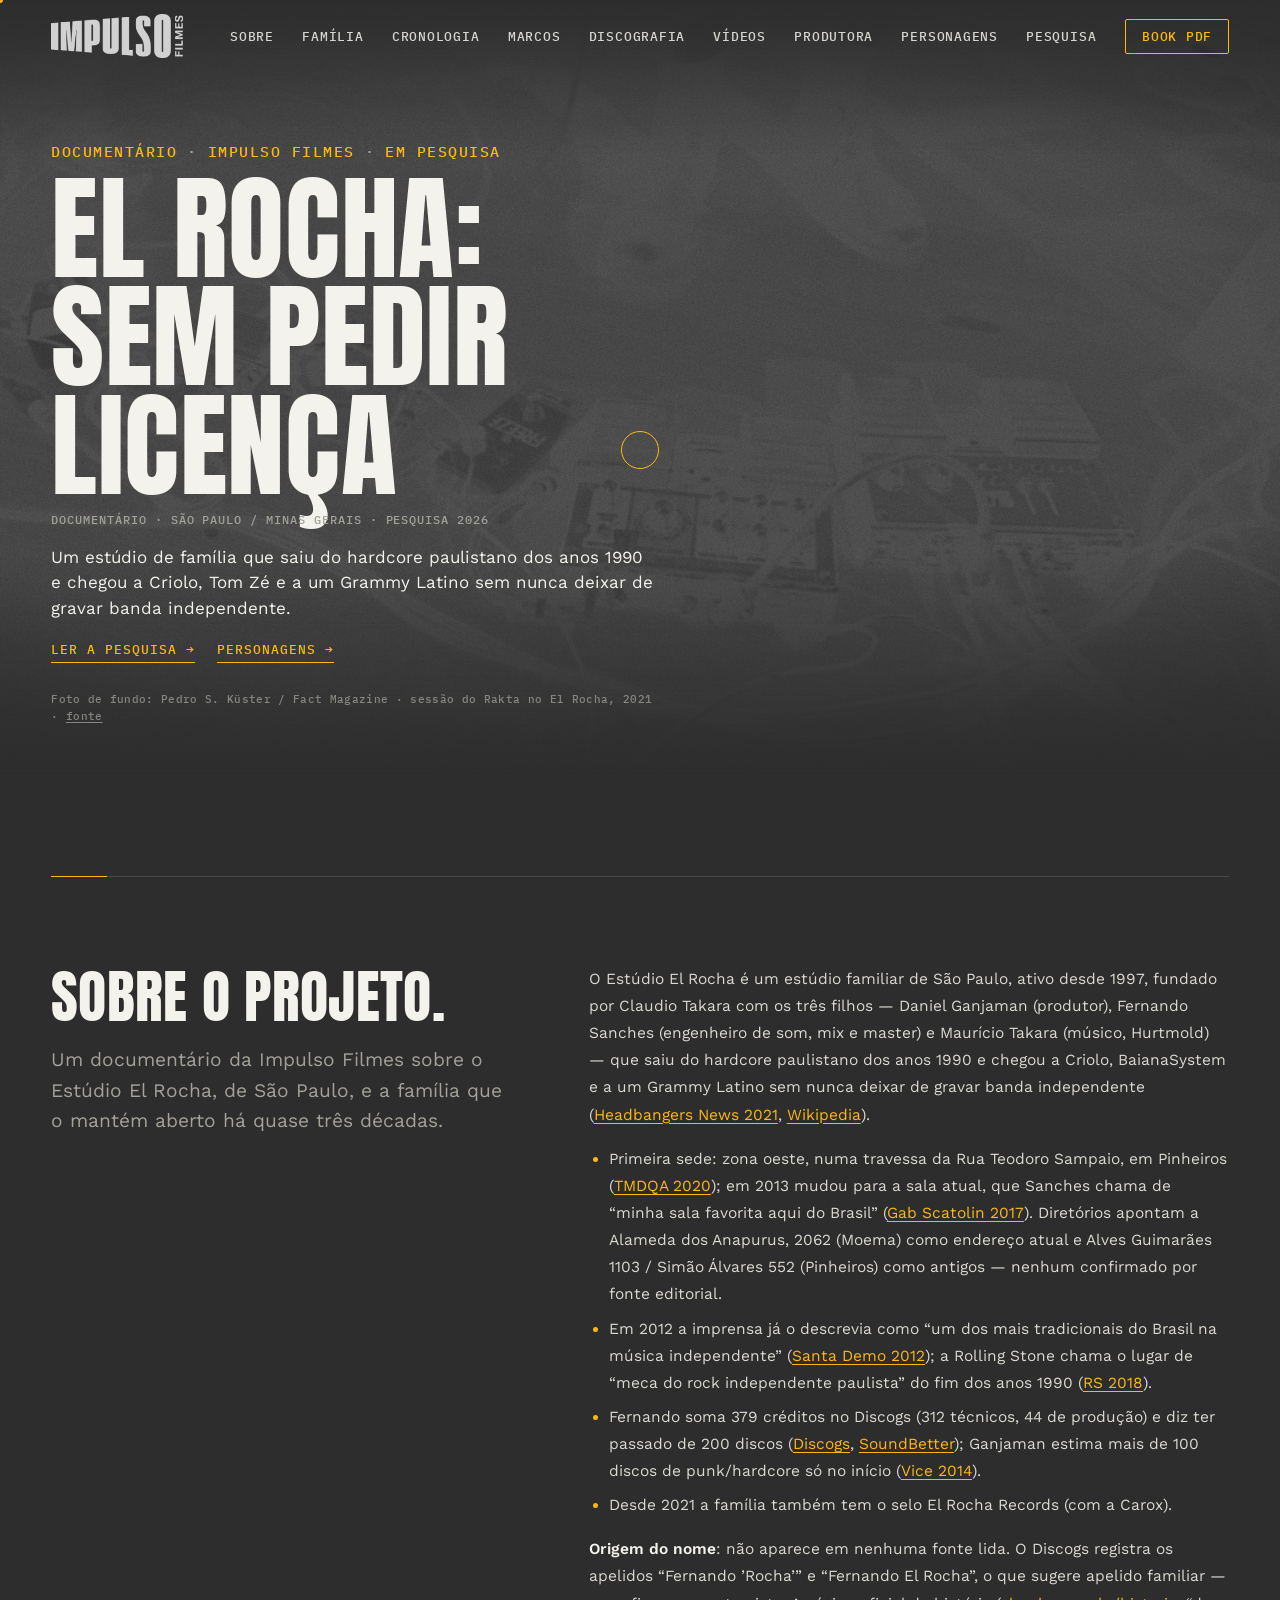
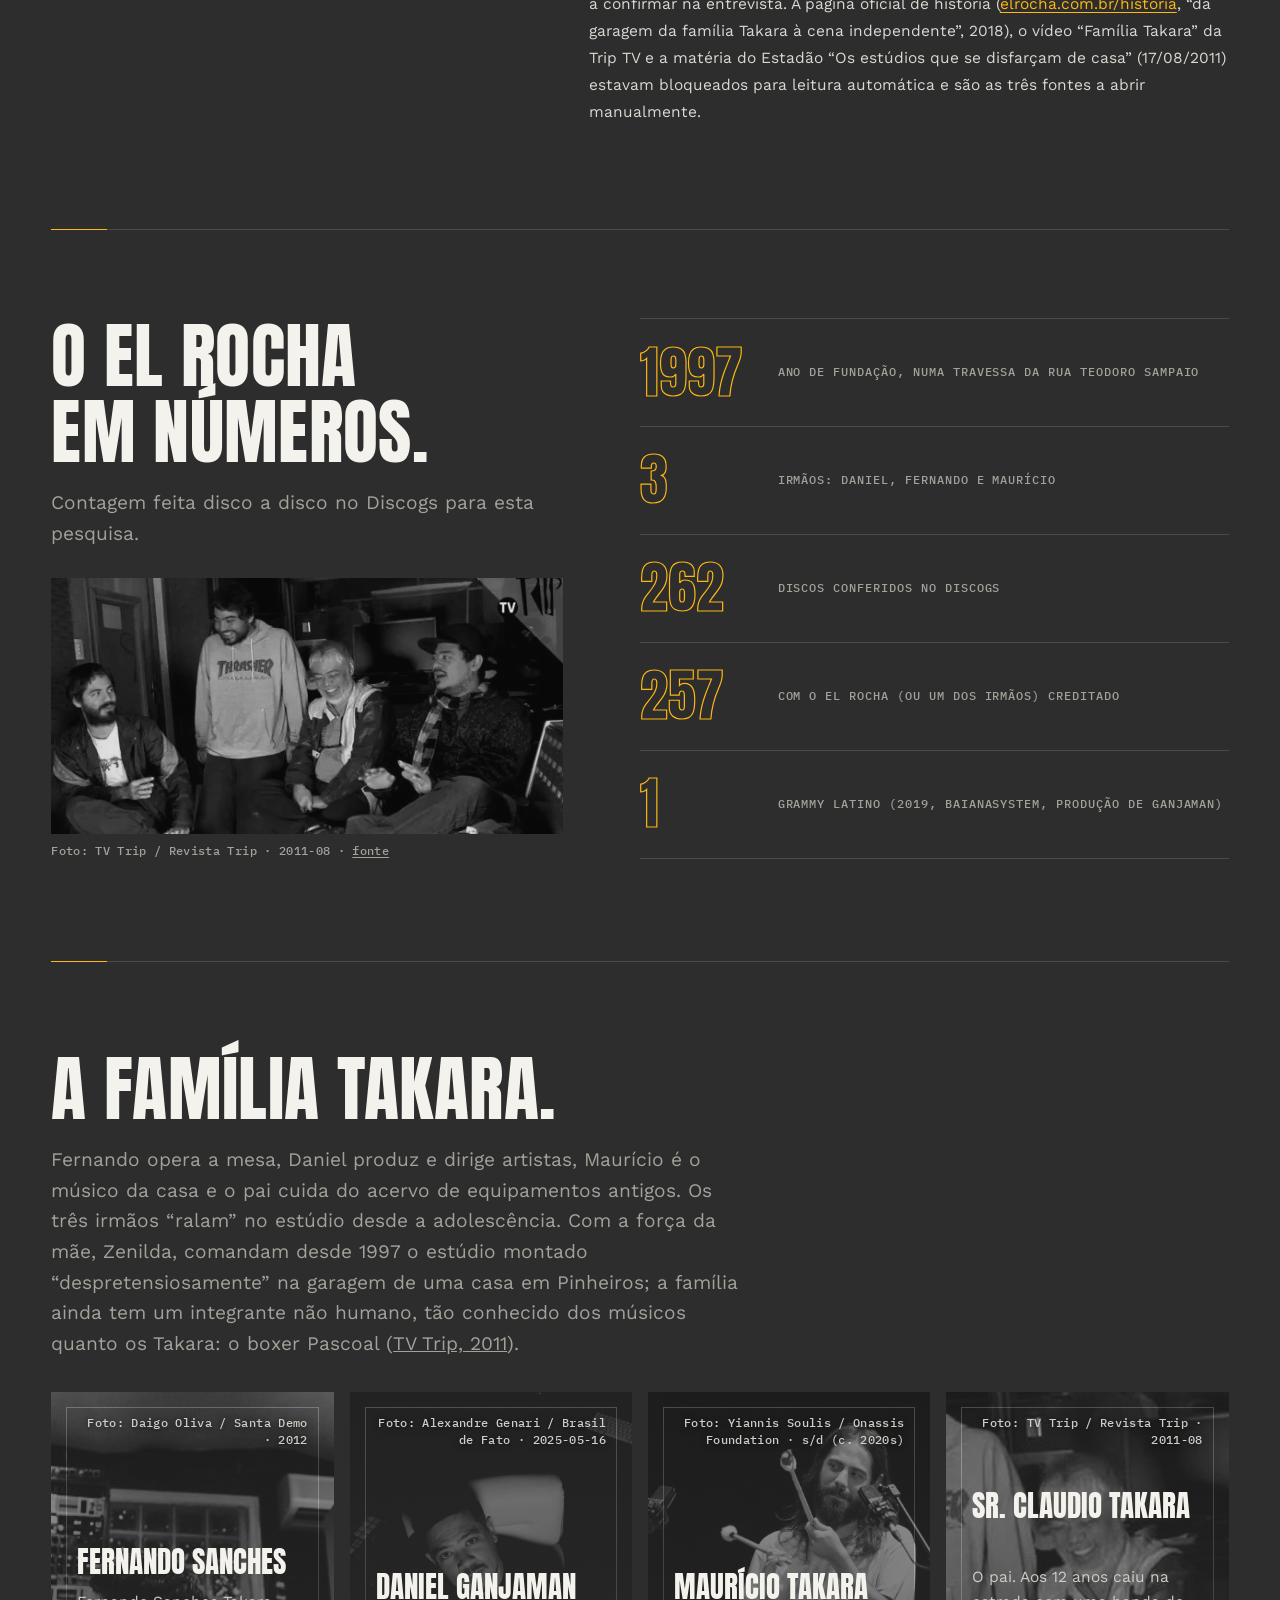
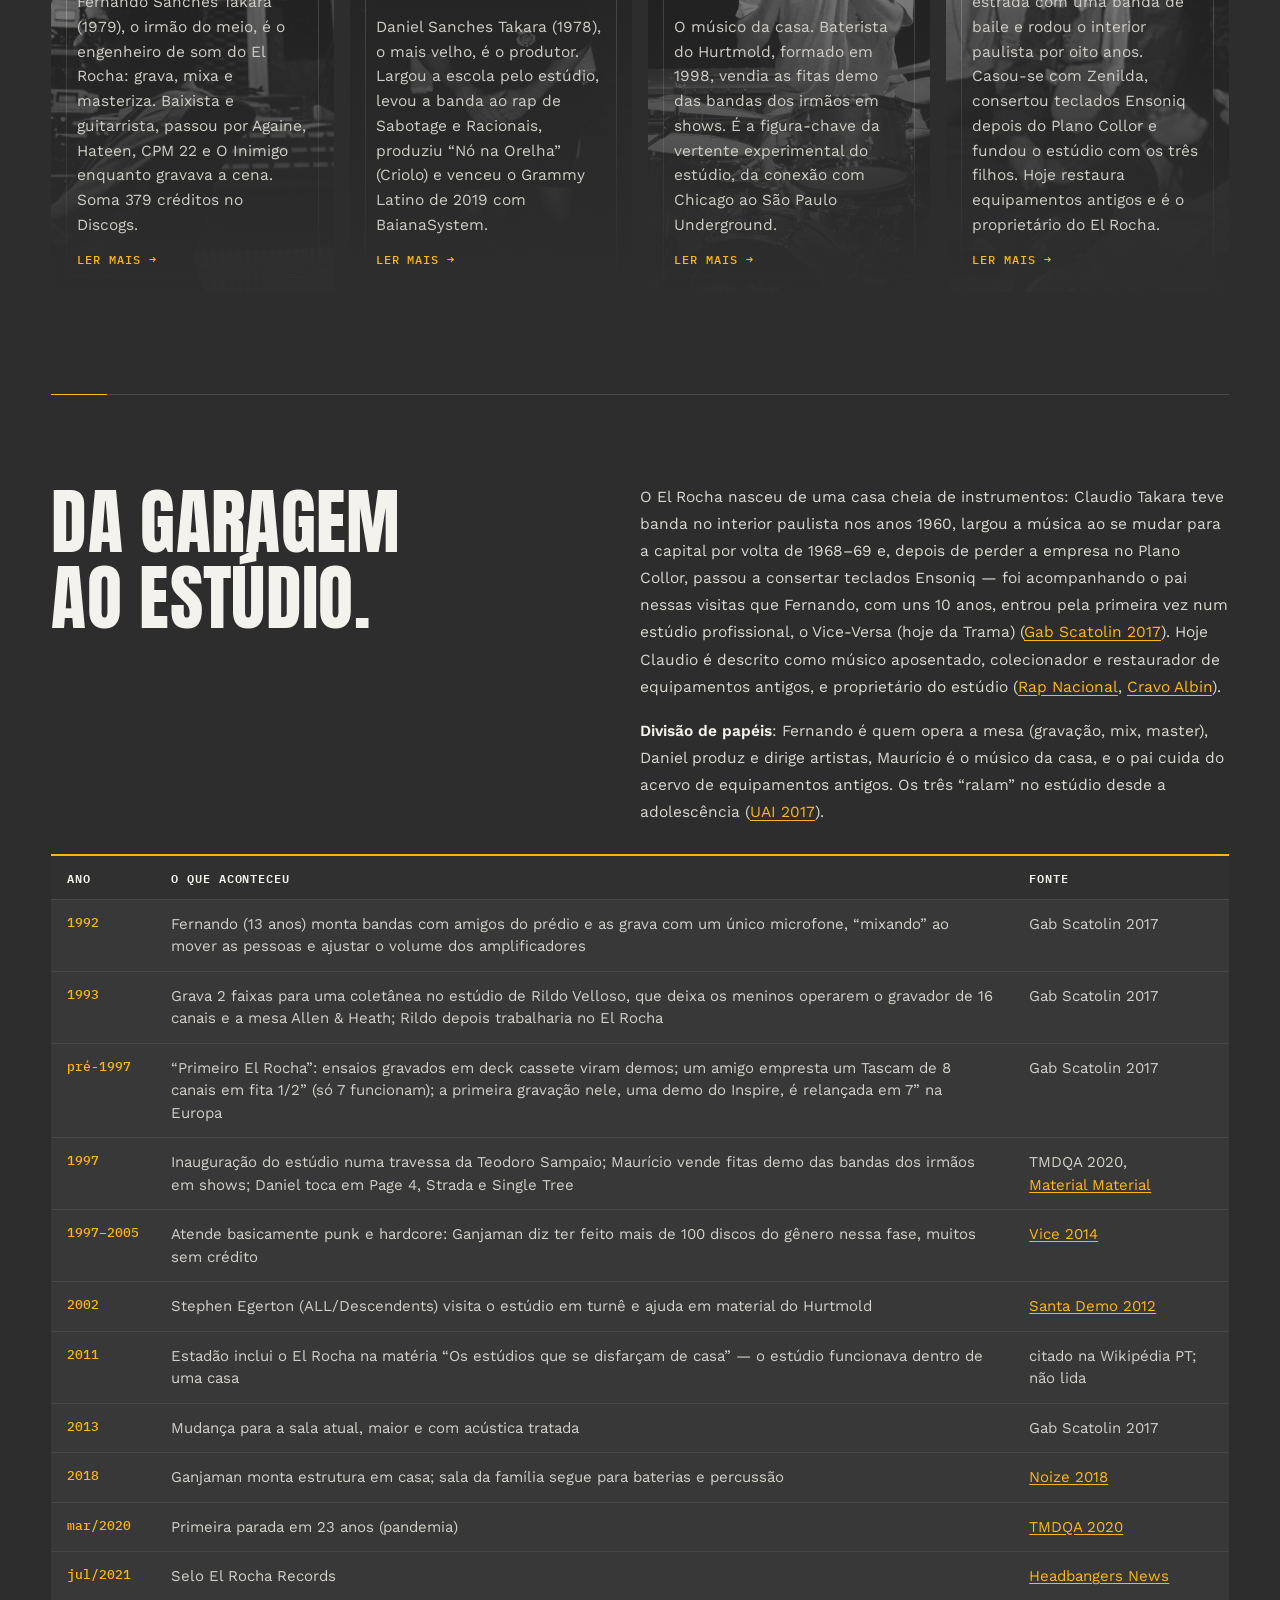
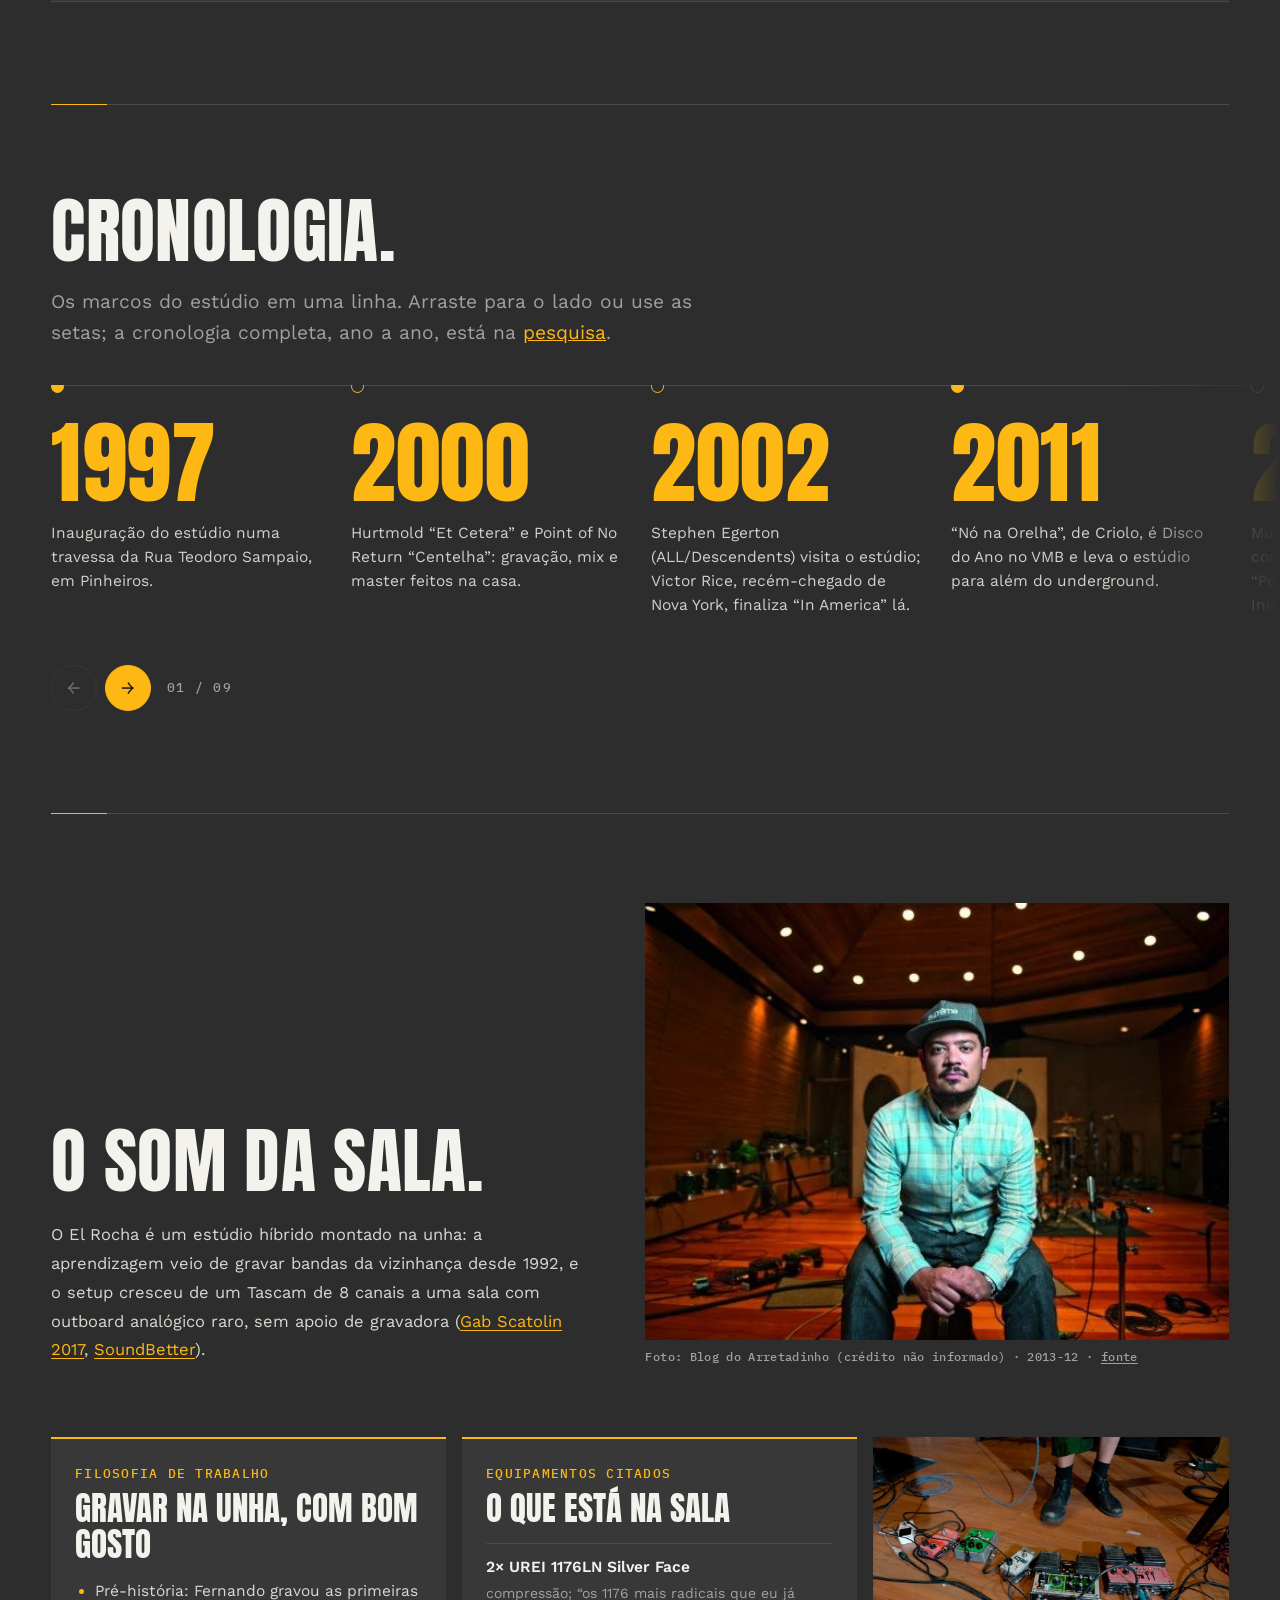
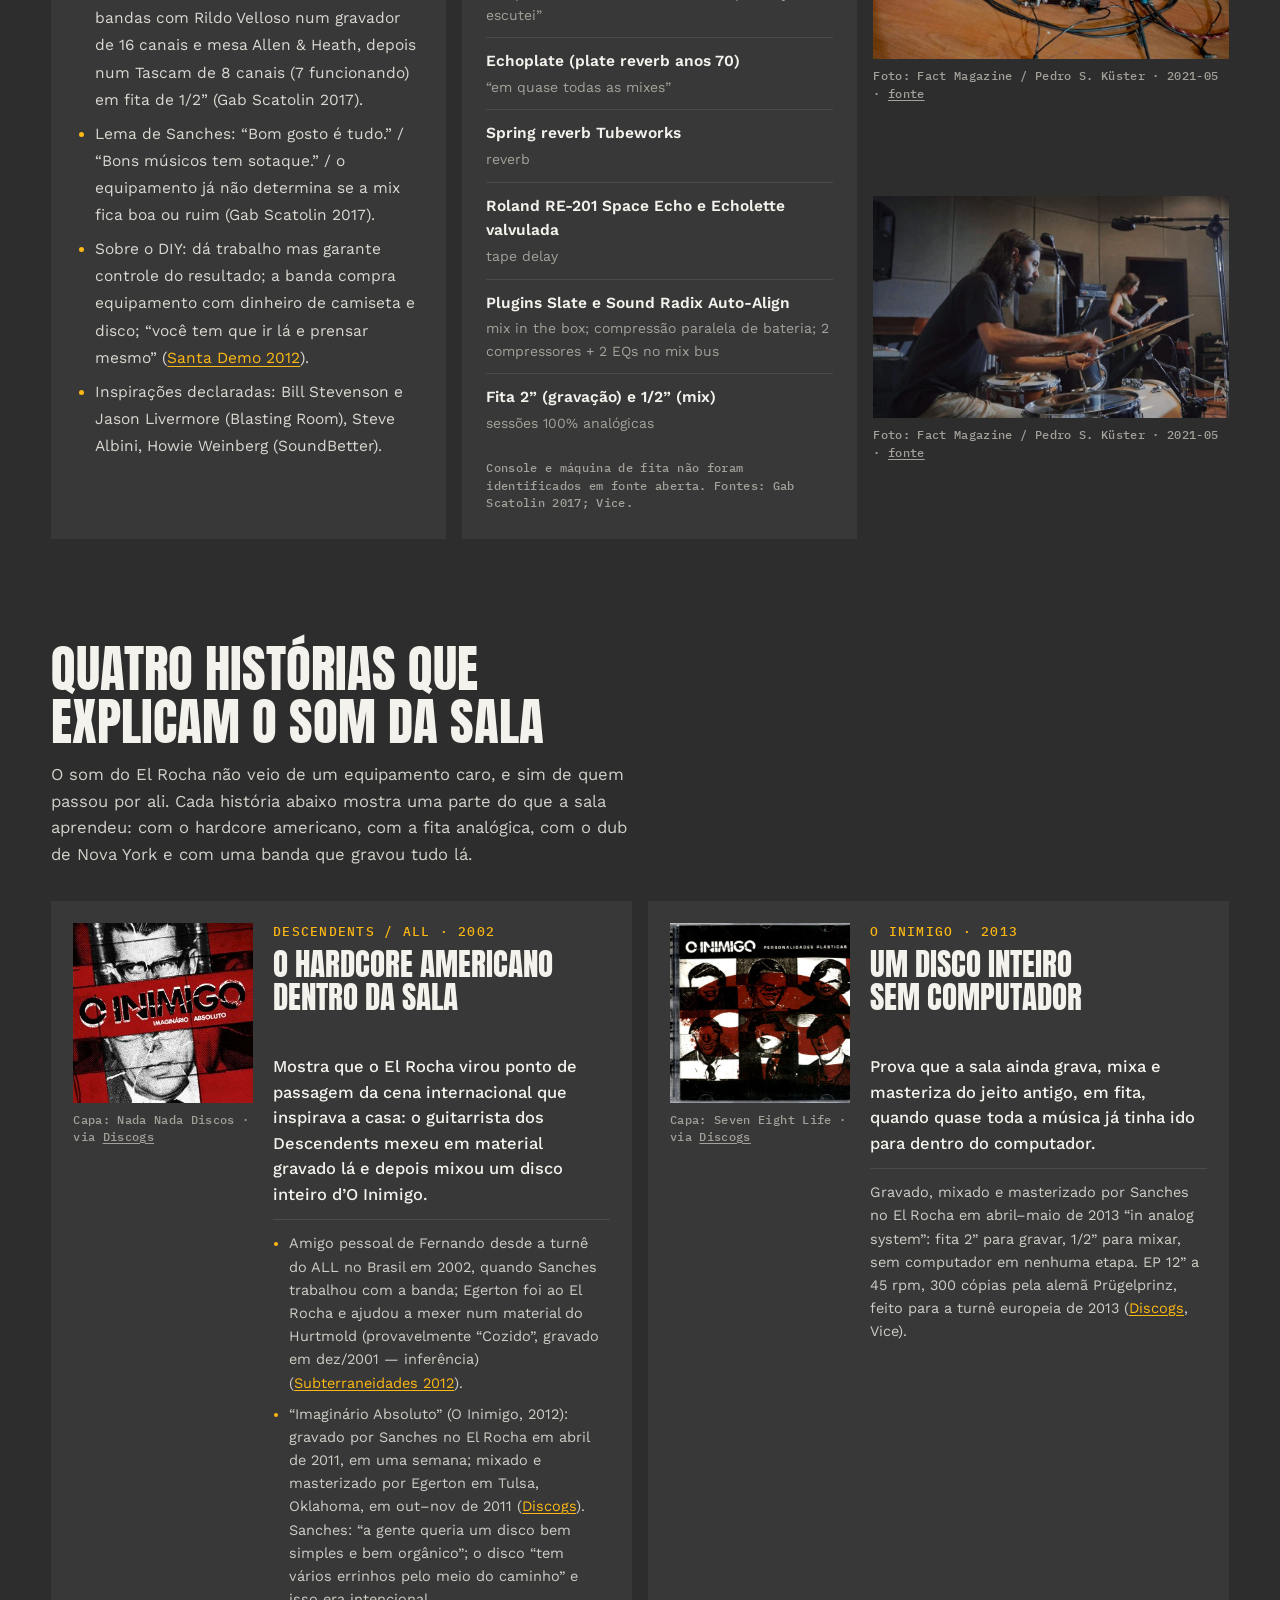
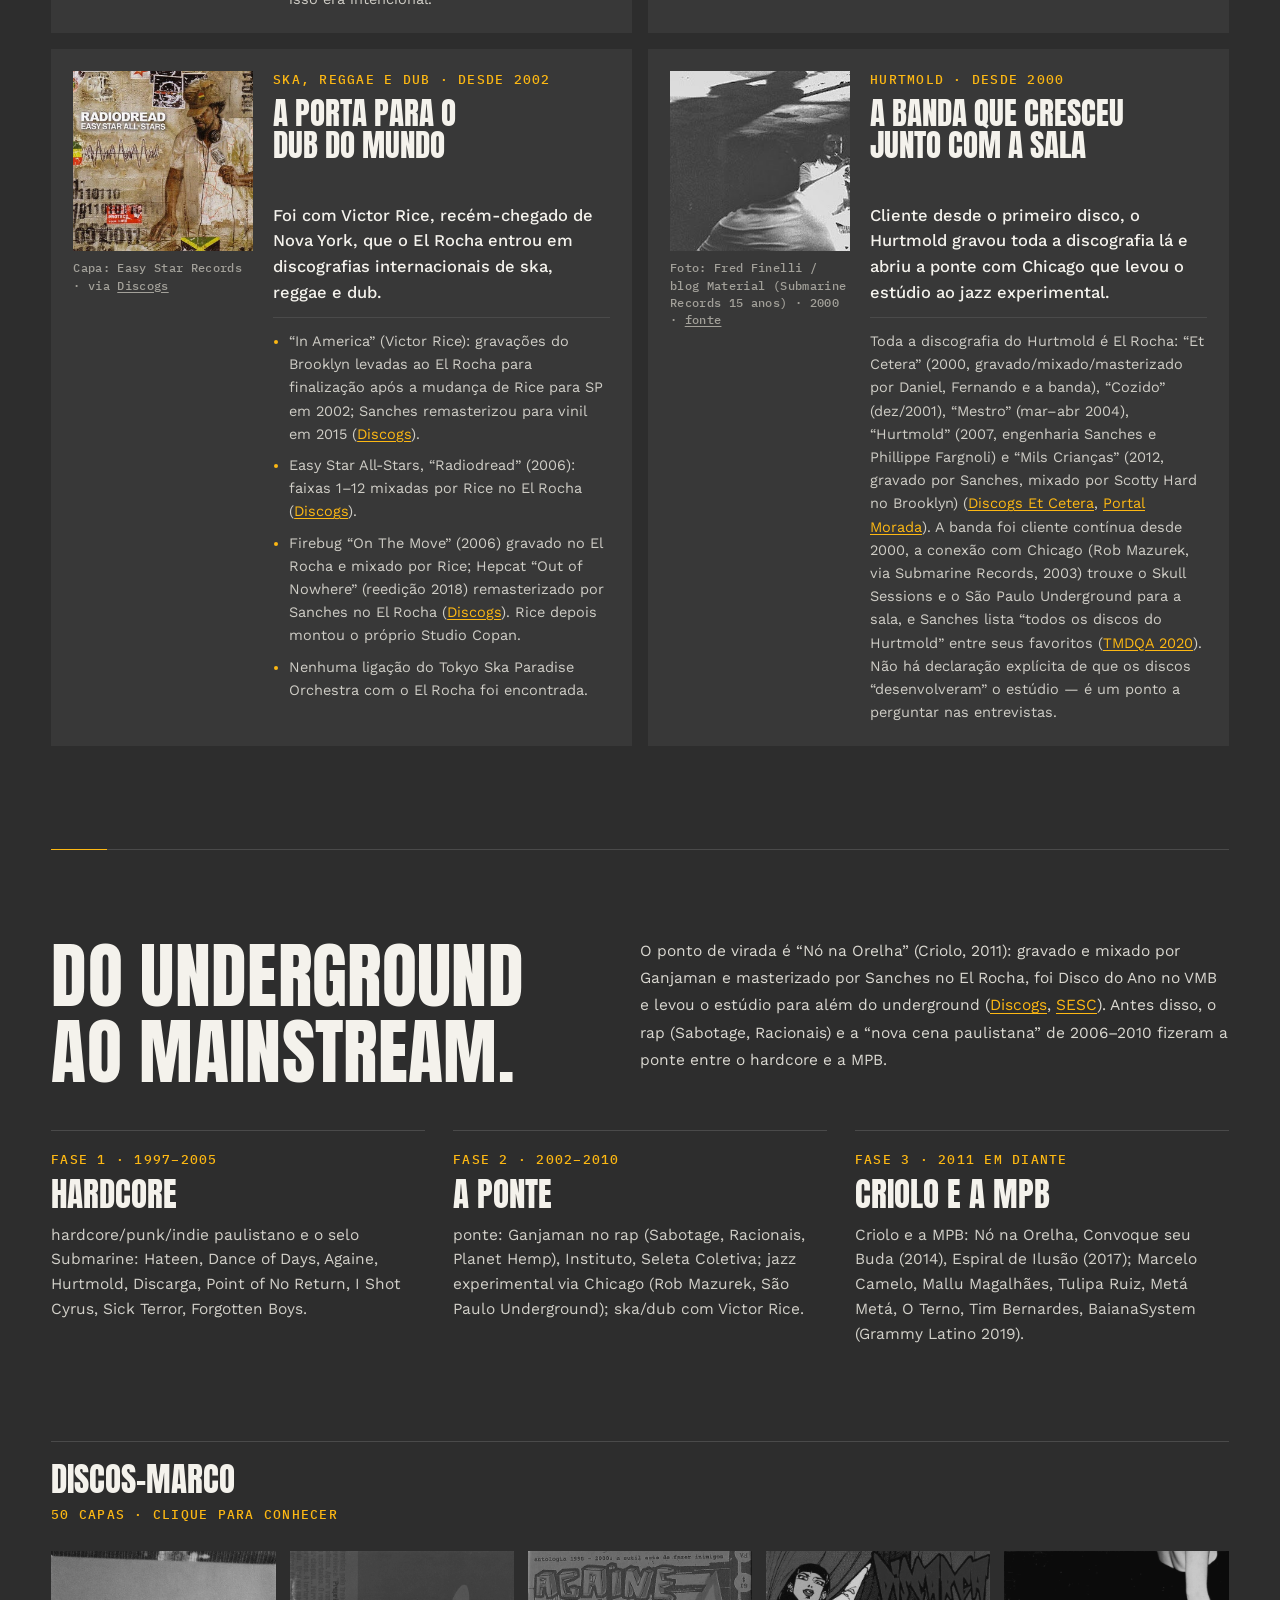
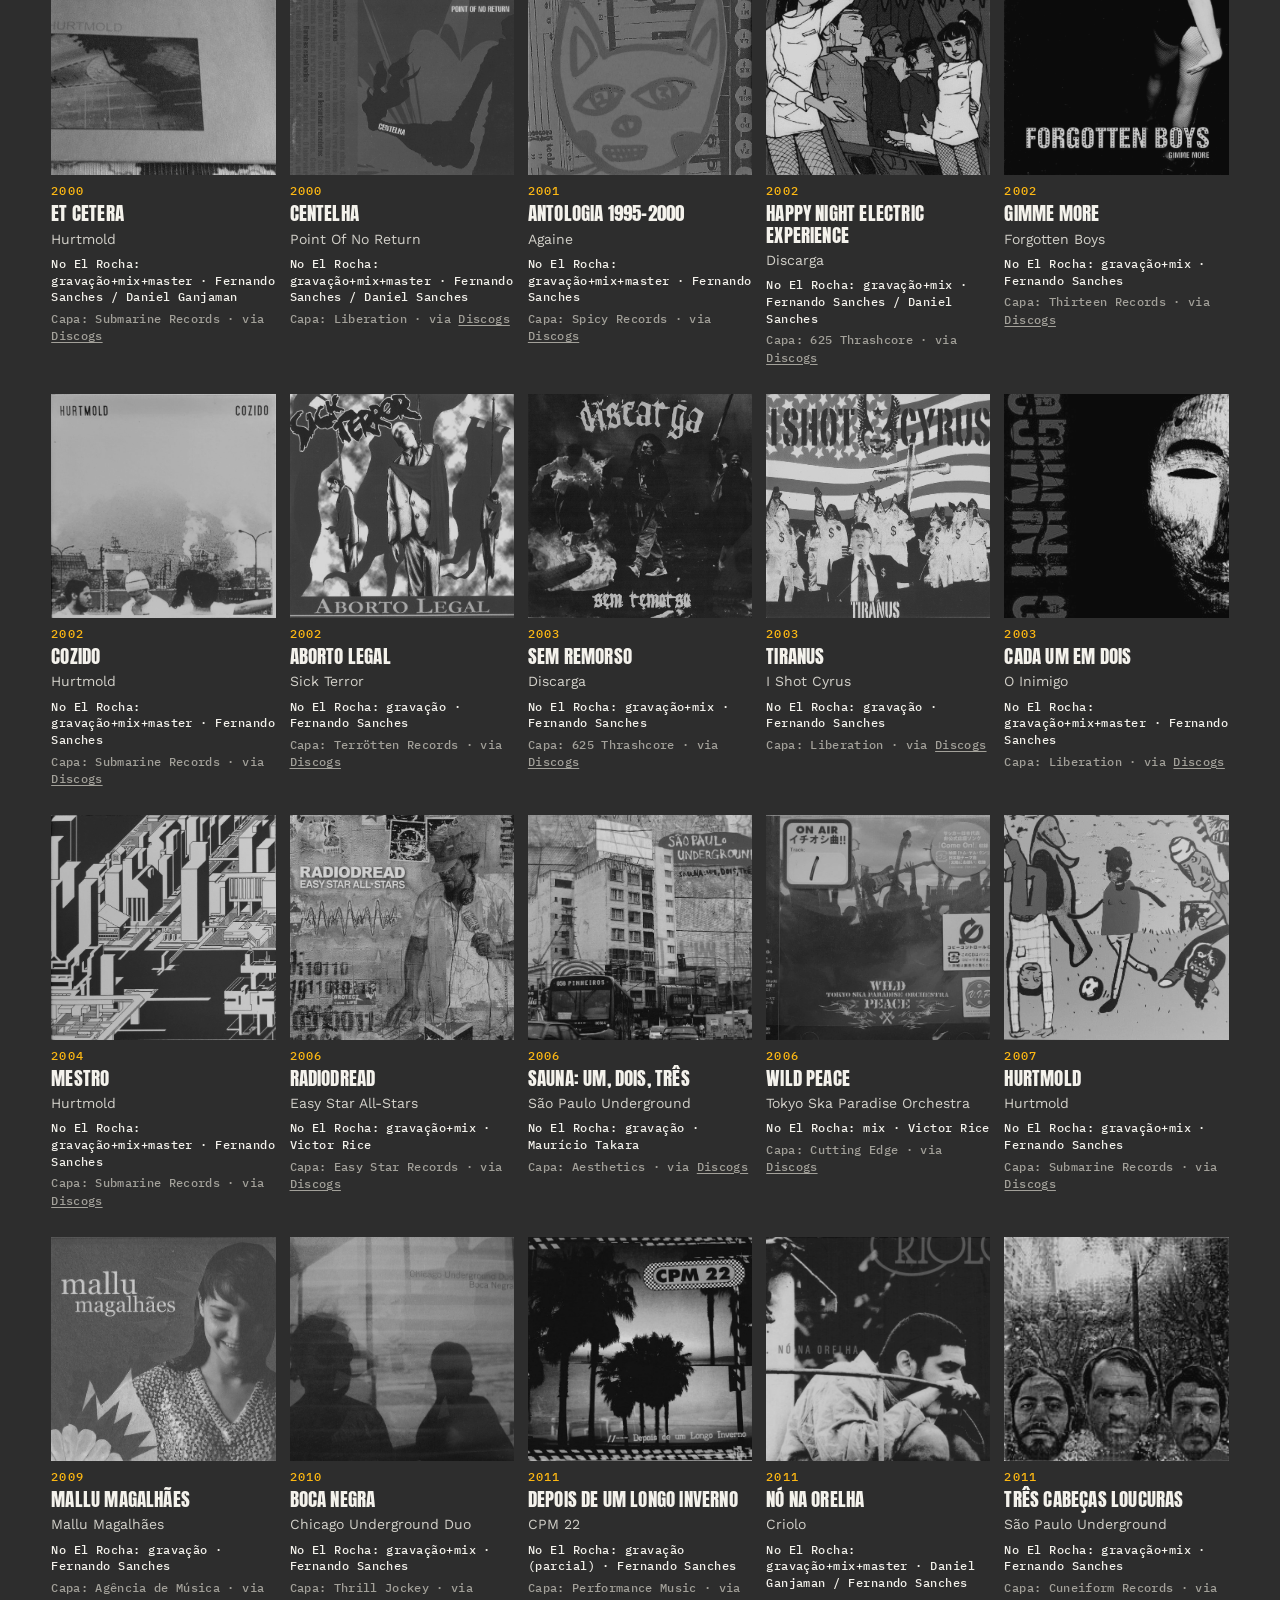
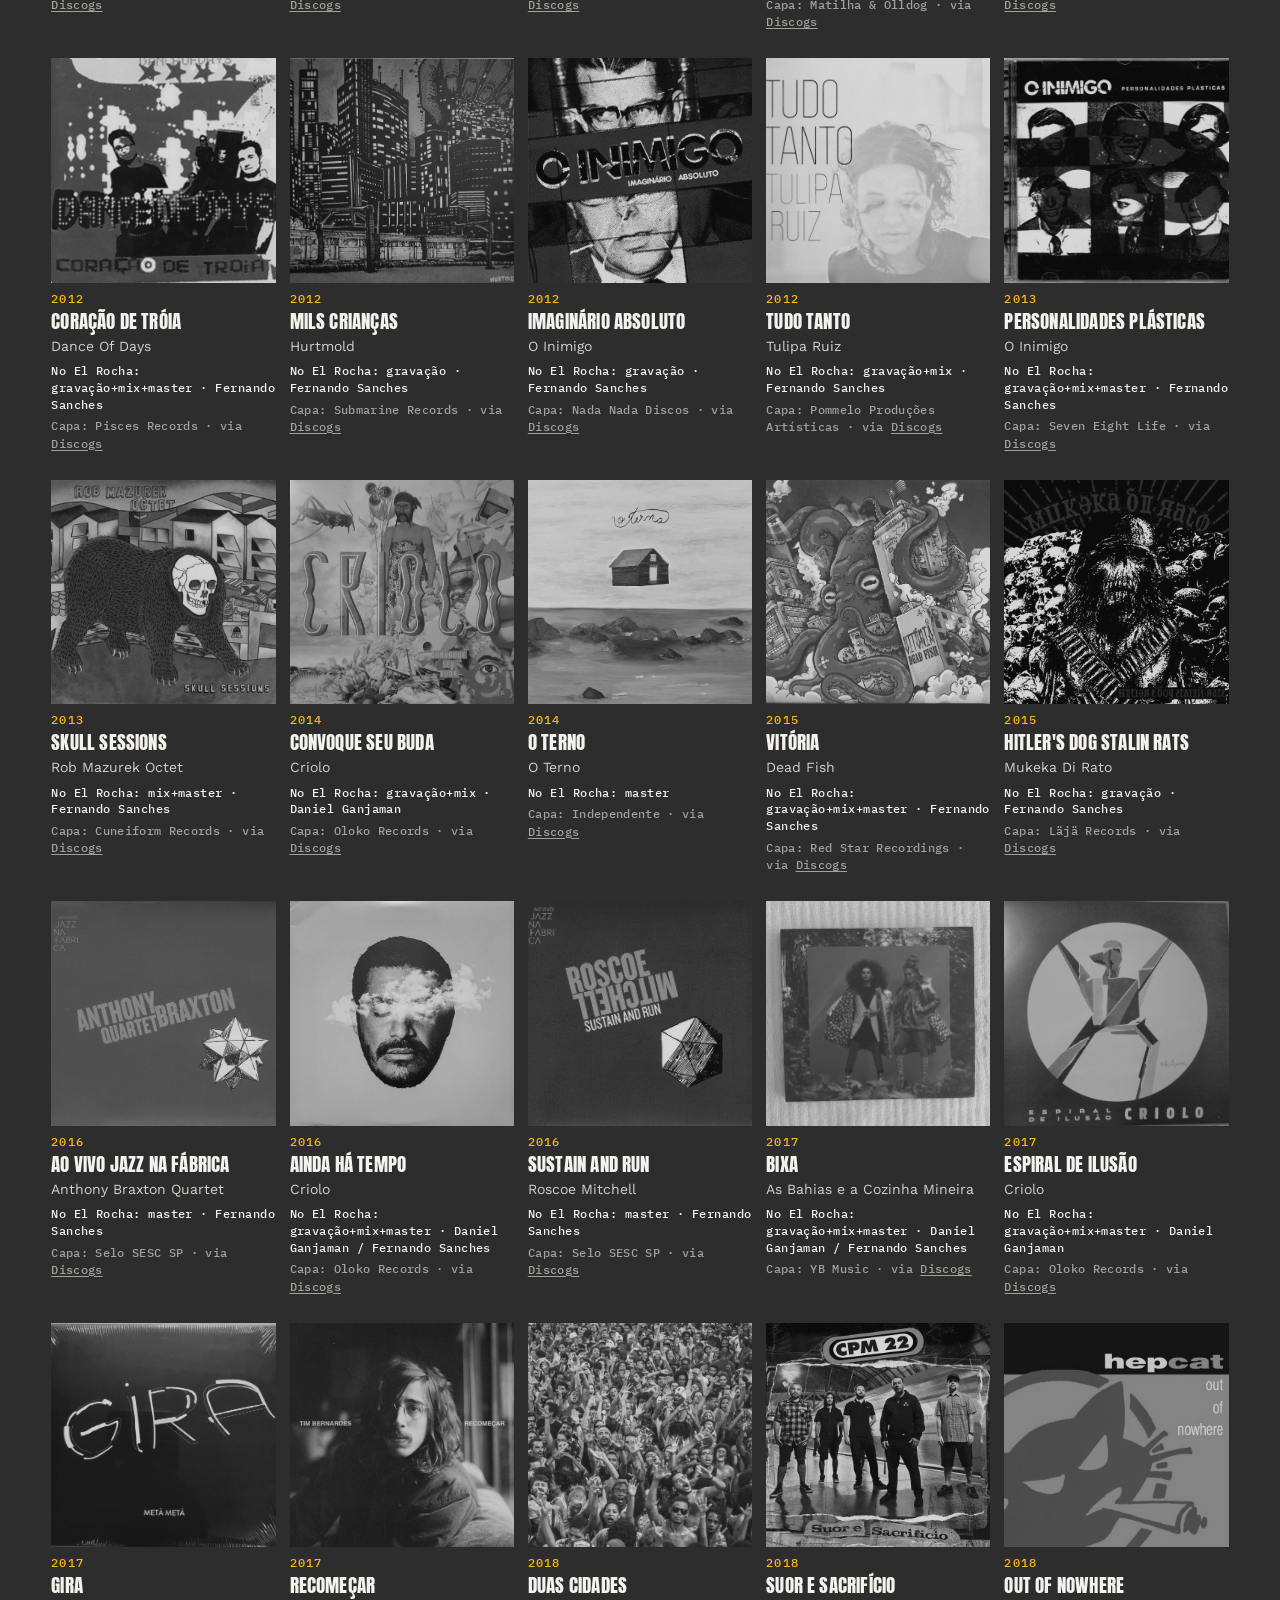
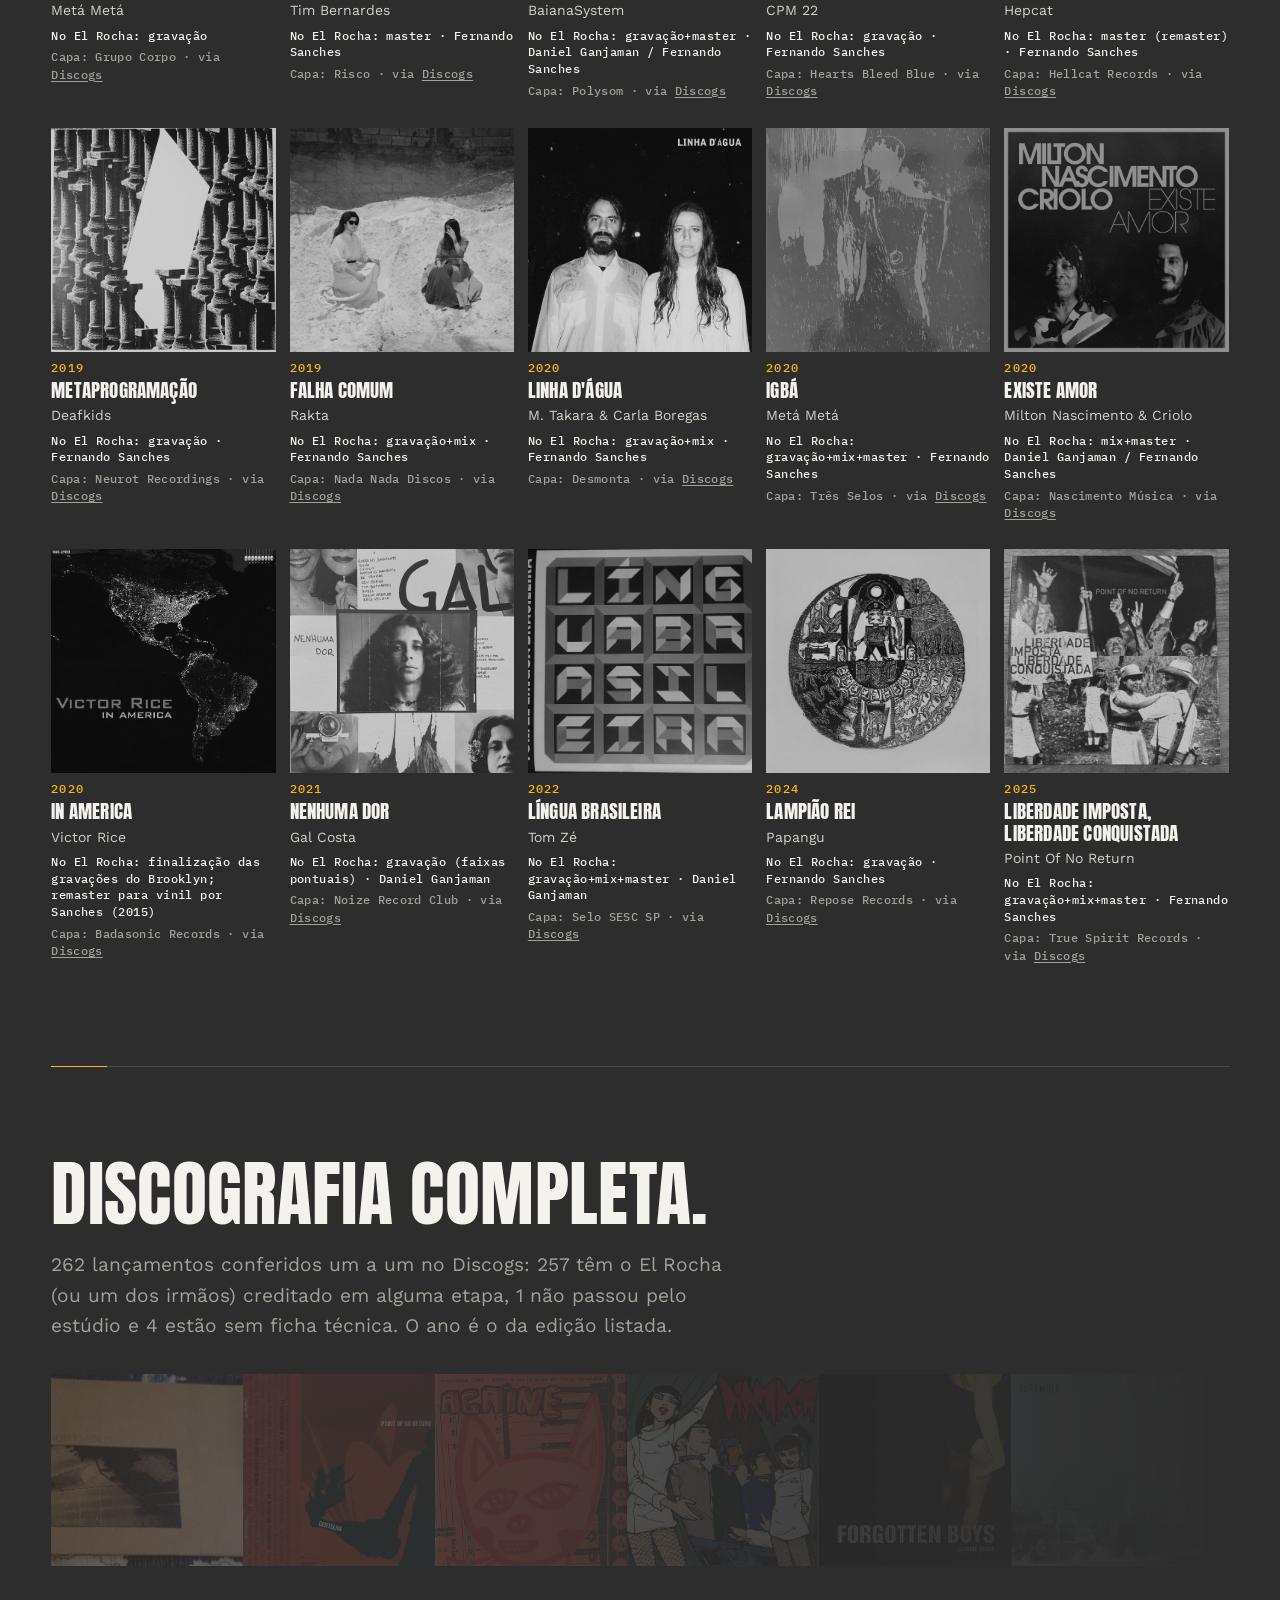
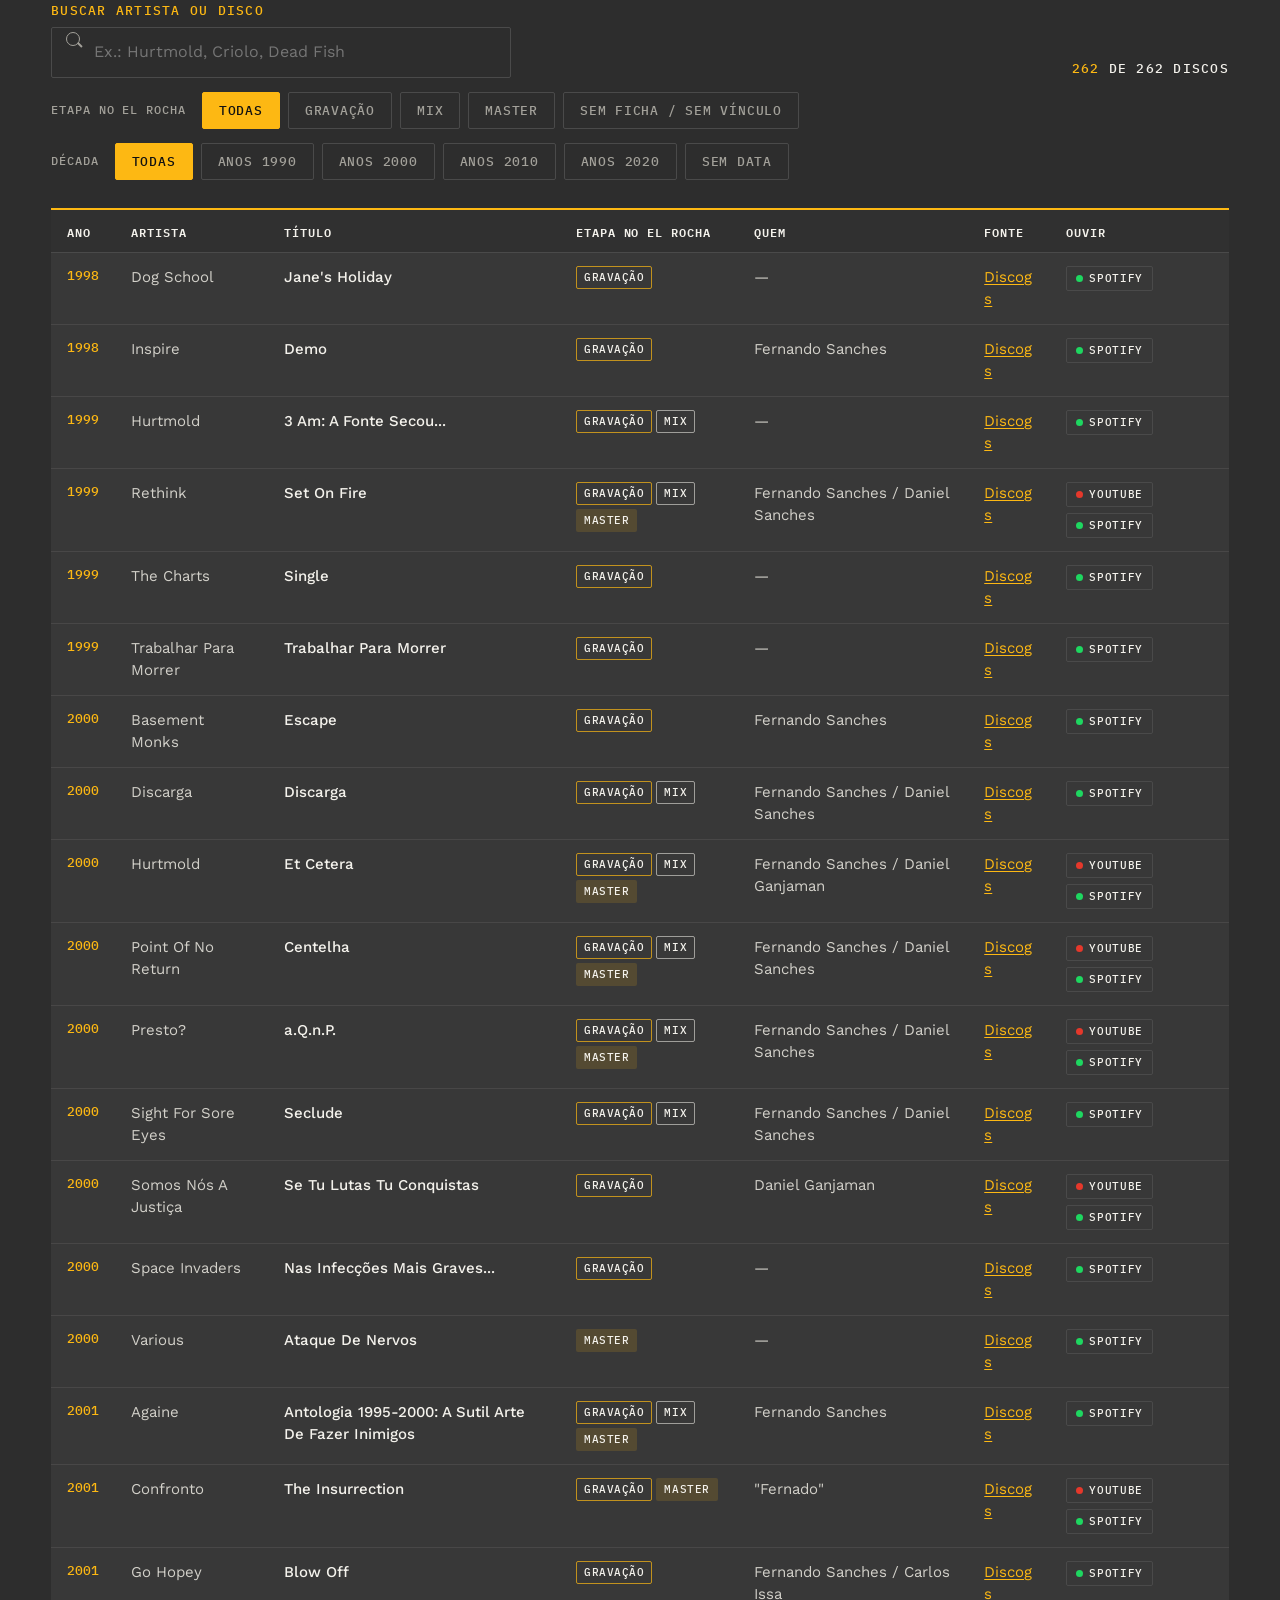
==== commit 731bf40a: "Cronologia: setas amarelas e animadas, borda esmaecida e aviso de arrastar no celular Co-Authored-By" ====
--- a/index.html
+++ b/index.html
@@ -13,11 +13,11 @@
 <link rel="preconnect" href="https://fonts.googleapis.com">
 <link rel="preconnect" href="https://fonts.gstatic.com" crossorigin>
 <link href="https://fonts.googleapis.com/css2?family=Anton&family=IBM+Plex+Mono:wght@400;500;600&family=Work+Sans:wght@400;500;600&display=swap" rel="stylesheet">
-<link rel="stylesheet" href="style.css?v=20261016t">
-<link rel="stylesheet" href="pages.css?v=20261016t">
-<link rel="stylesheet" href="case.css?v=20261016t">
-<link rel="stylesheet" href="extra.css?v=20261016t">
-<link rel="stylesheet" href="site.css?v=20261016t">
+<link rel="stylesheet" href="style.css?v=20261016v">
+<link rel="stylesheet" href="pages.css?v=20261016v">
+<link rel="stylesheet" href="case.css?v=20261016v">
+<link rel="stylesheet" href="extra.css?v=20261016v">
+<link rel="stylesheet" href="site.css?v=20261016v">
 </head>
 <body>
 
@@ -1006,7 +1006,7 @@
 <dialog class="lightbox" id="lightbox" aria-label="Imagem ampliada"><img alt=""><p class="lb-legenda"></p><button type="button">Fechar</button></dialog>
 <div class="cursor" aria-hidden="true"></div><div class="dot" aria-hidden="true"></div>
 
-<script src="pages.js?v=20261016t"></script>
-<script src="site.js?v=20261016t"></script>
+<script src="pages.js?v=20261016v"></script>
+<script src="site.js?v=20261016v"></script>
 </body>
 </html>
--- a/site.css
+++ b/site.css
@@ -63,6 +63,22 @@
 .familia .solution .mais { margin-top: 16px; font: 500 12px/1 var(--mono); letter-spacing: .08em; text-transform: uppercase; color: var(--yellow); }
 .familia .solution .ph { position: absolute; inset: 0; aspect-ratio: auto; border: 0; place-items: start center; padding-top: 70px; }
 .familia .pai { margin-top: 16px; min-height: 260px; }
+/* Cronologia: setas amarelas; a de avançar "empurra" para a direita enquanto ainda há marcos; borda direita esmaecida indica que continua */
+.linha-nav button:not(:disabled) { border-color: var(--yellow); color: var(--yellow); }
+.linha-nav button[data-dir="1"]:not(:disabled) { background: var(--yellow); color: #111; animation: empurra 1.4s ease-in-out infinite; }
+.linha-nav button[data-dir="1"]:not(:disabled):hover { animation: none; transform: translateX(4px); }
+@keyframes empurra { 0%, 100% { transform: none; } 50% { transform: translateX(7px); } }
+.linha-wrap::after { content: ""; position: absolute; top: 0; right: 0; bottom: 22px; width: min(18vw, 160px); pointer-events: none; background: linear-gradient(90deg, transparent, var(--bg)); transition: opacity .3s; }
+.linha-wrap.fim::after { opacity: 0; }
+/* no celular a linha rola com o dedo: sem setas, com um aviso discreto */
+@media (hover: none), (pointer: coarse) {
+  .linha-wrap .linha-nav button { display: none; }
+  .linha-wrap .linha-nav .count { margin-left: 0; }
+  .linha-nav .count::after { content: "  ·  arraste para o lado →"; color: var(--yellow); }
+  .linha-wrap.fim .linha-nav .count::after { content: ""; }
+}
+@media (prefers-reduced-motion: reduce) { .linha-nav button { animation: none !important; } }
+
 /* foto da família (frame da TV Trip, 556 px de largura: fica no tamanho original para não borrar) */
 .familia-foto { margin: 32px 0 0; max-width: 640px; }
 .familia-foto button { display: block; width: 100%; padding: 0; border: 0; background: var(--surface); cursor: zoom-in; overflow: hidden; }
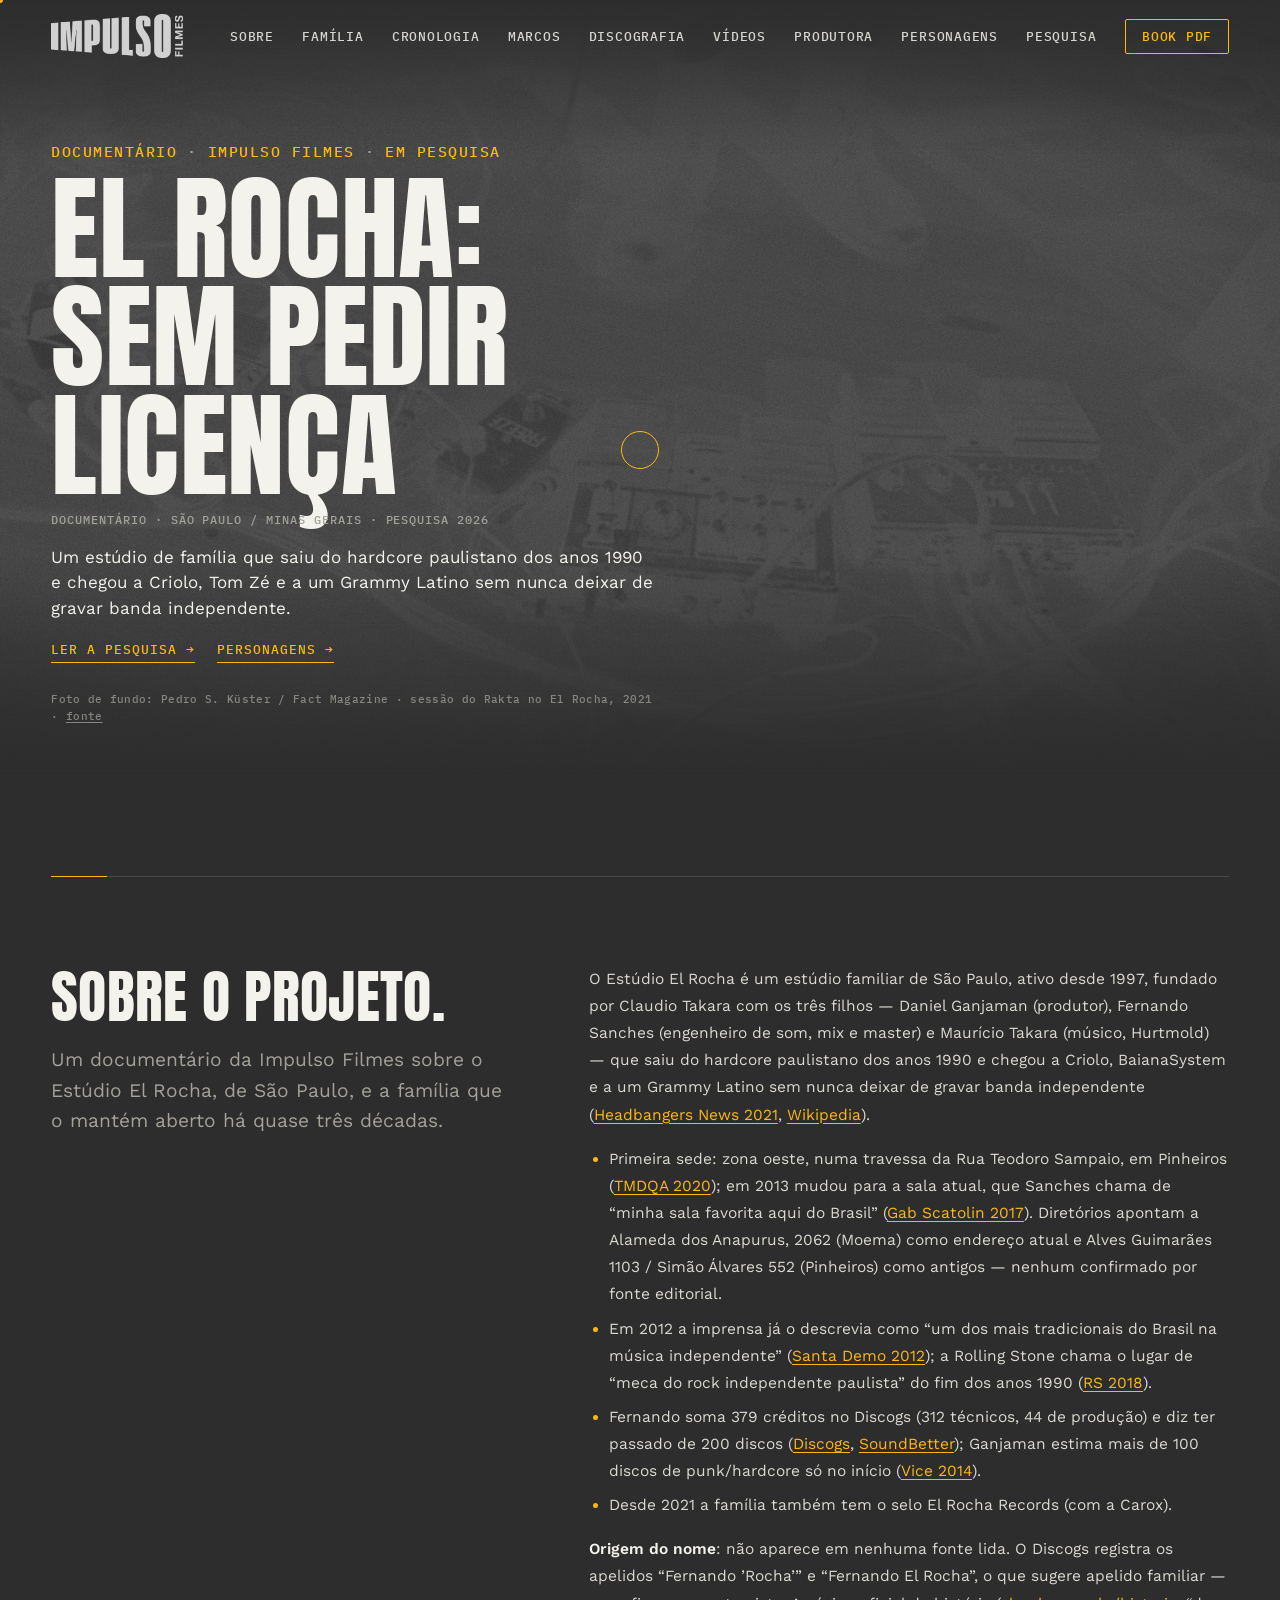
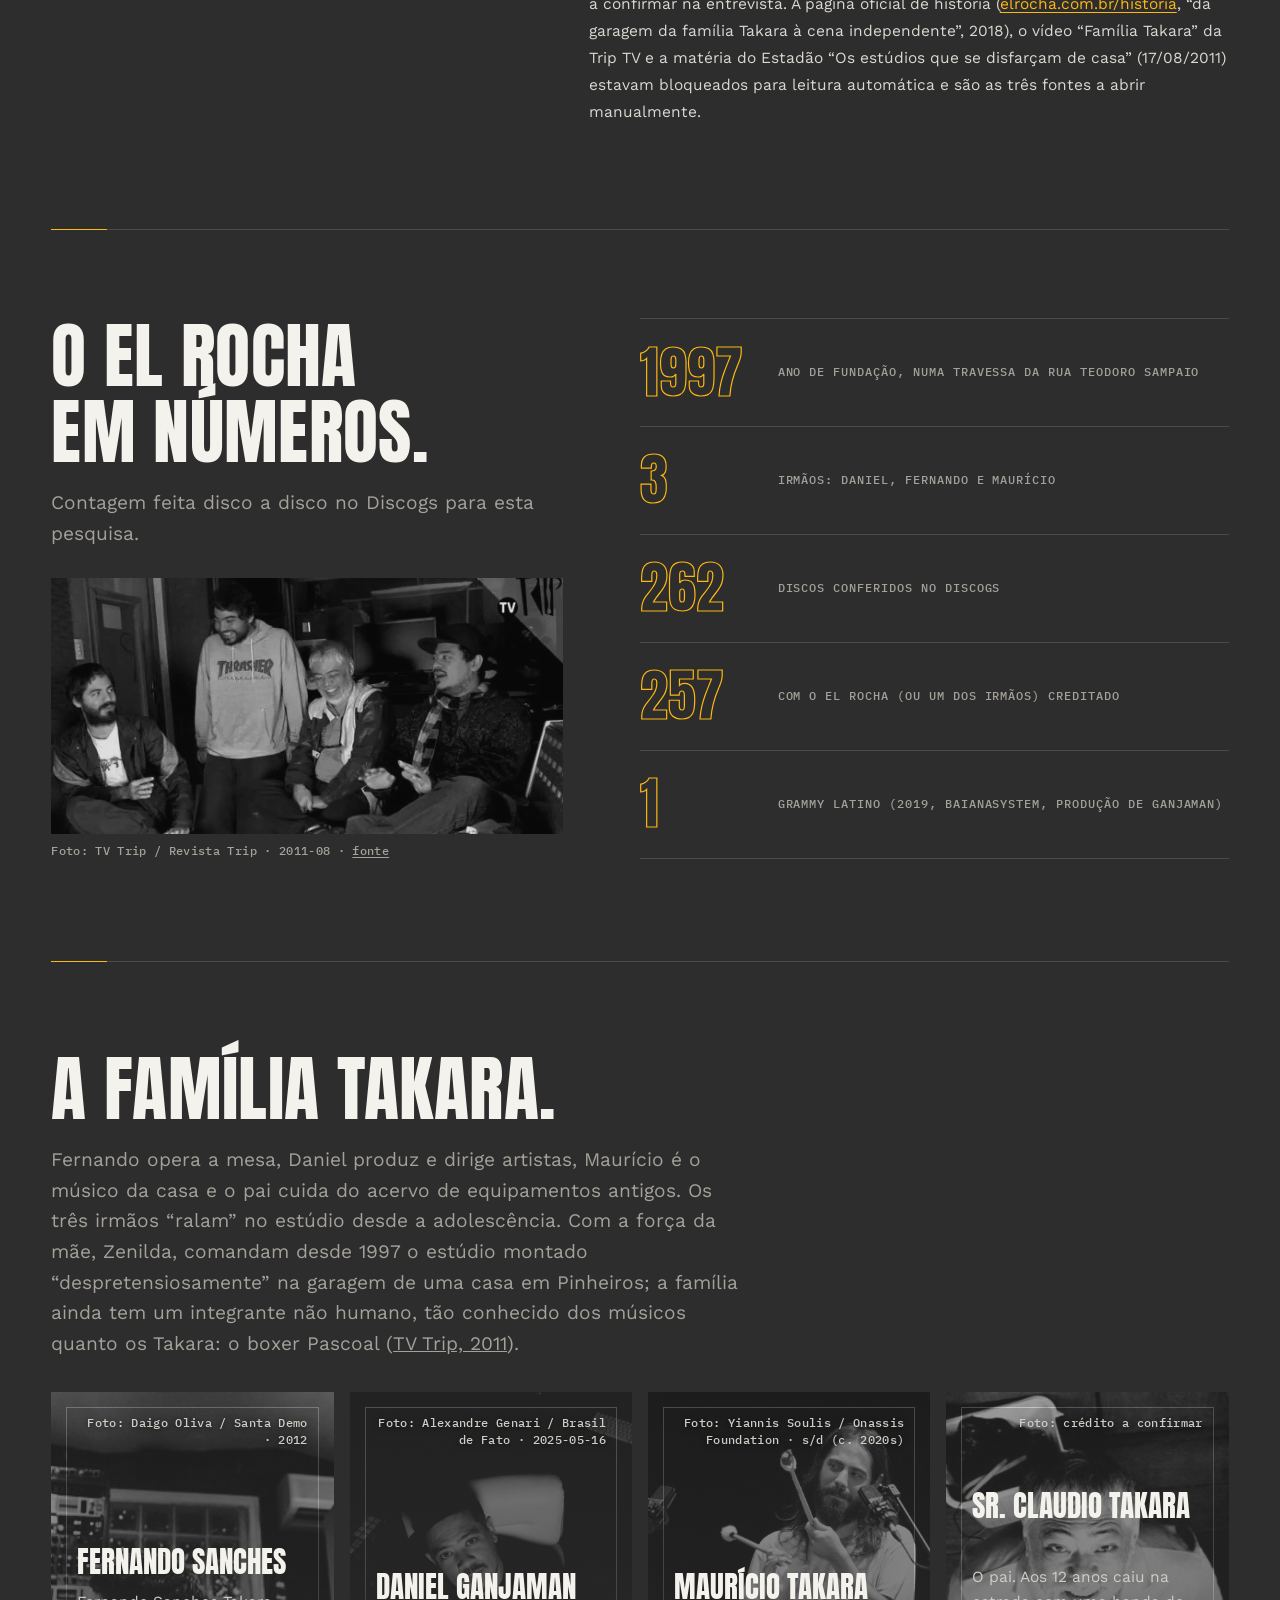
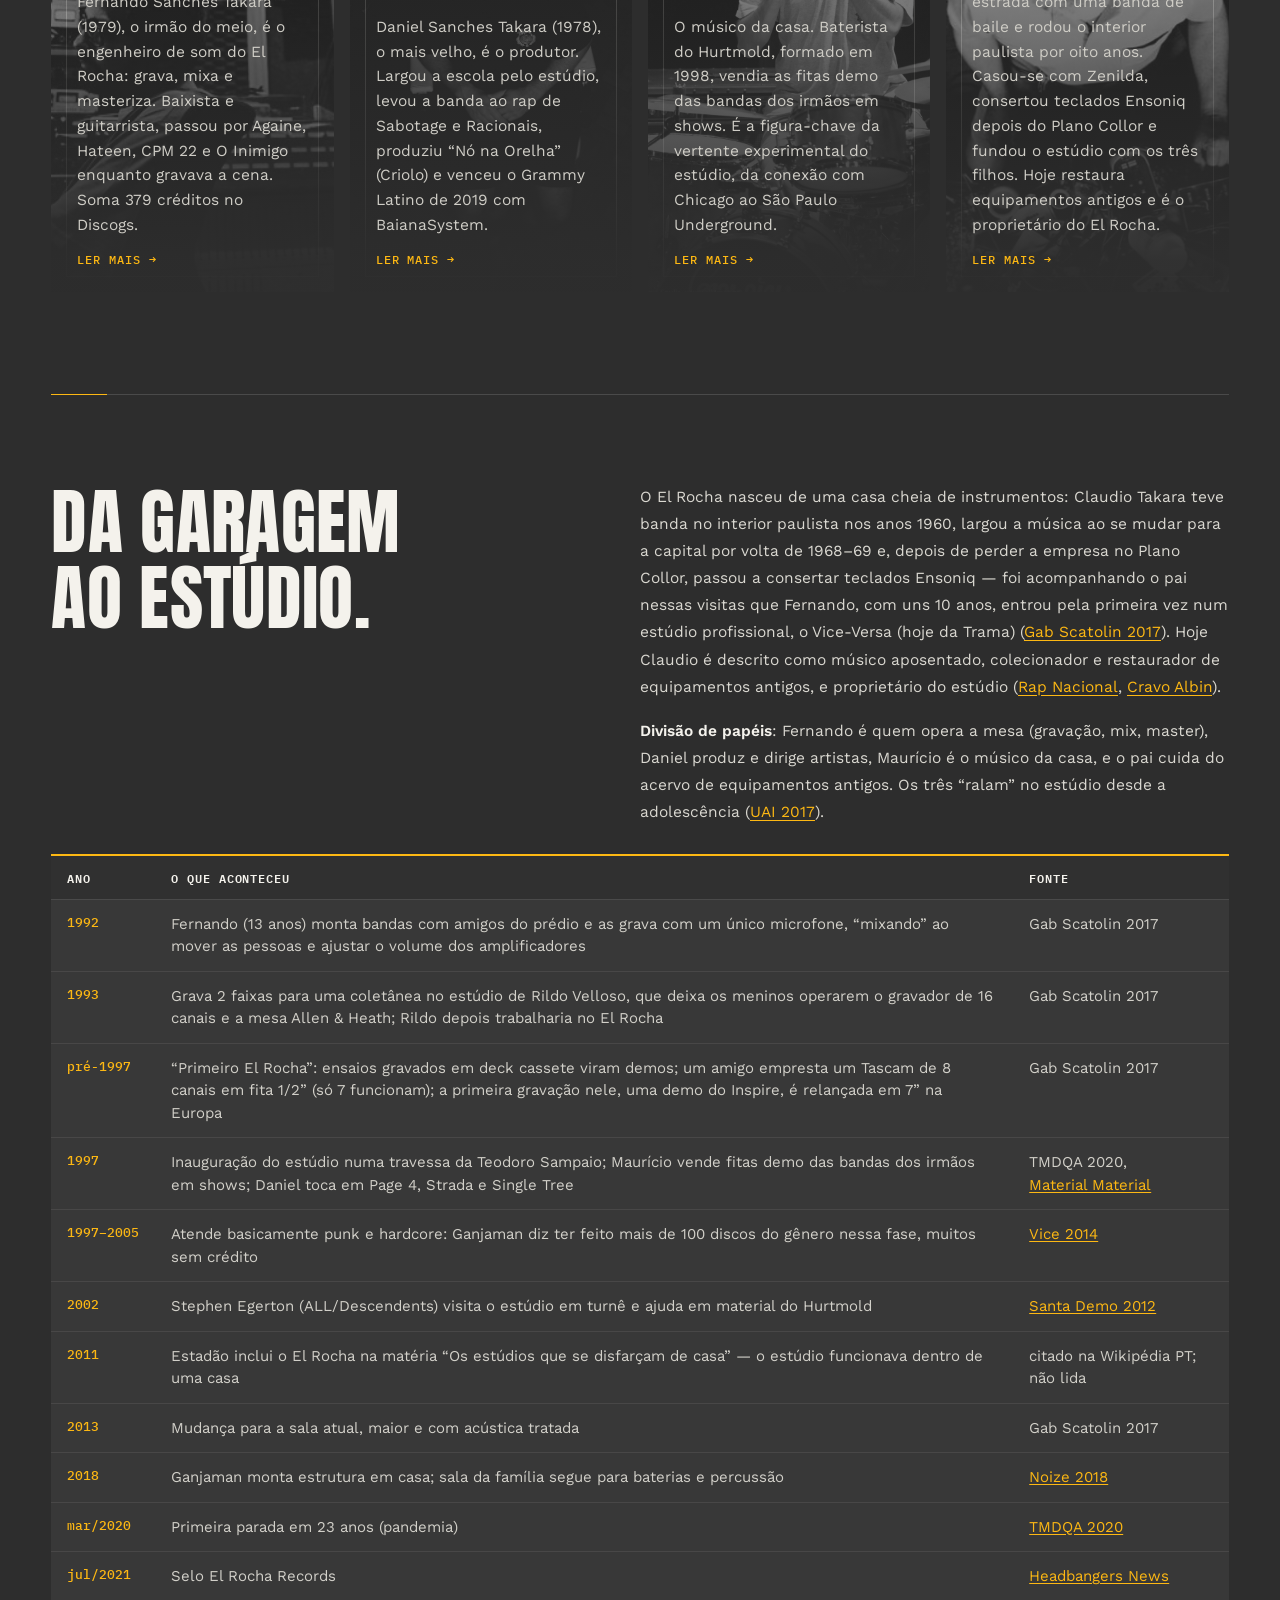
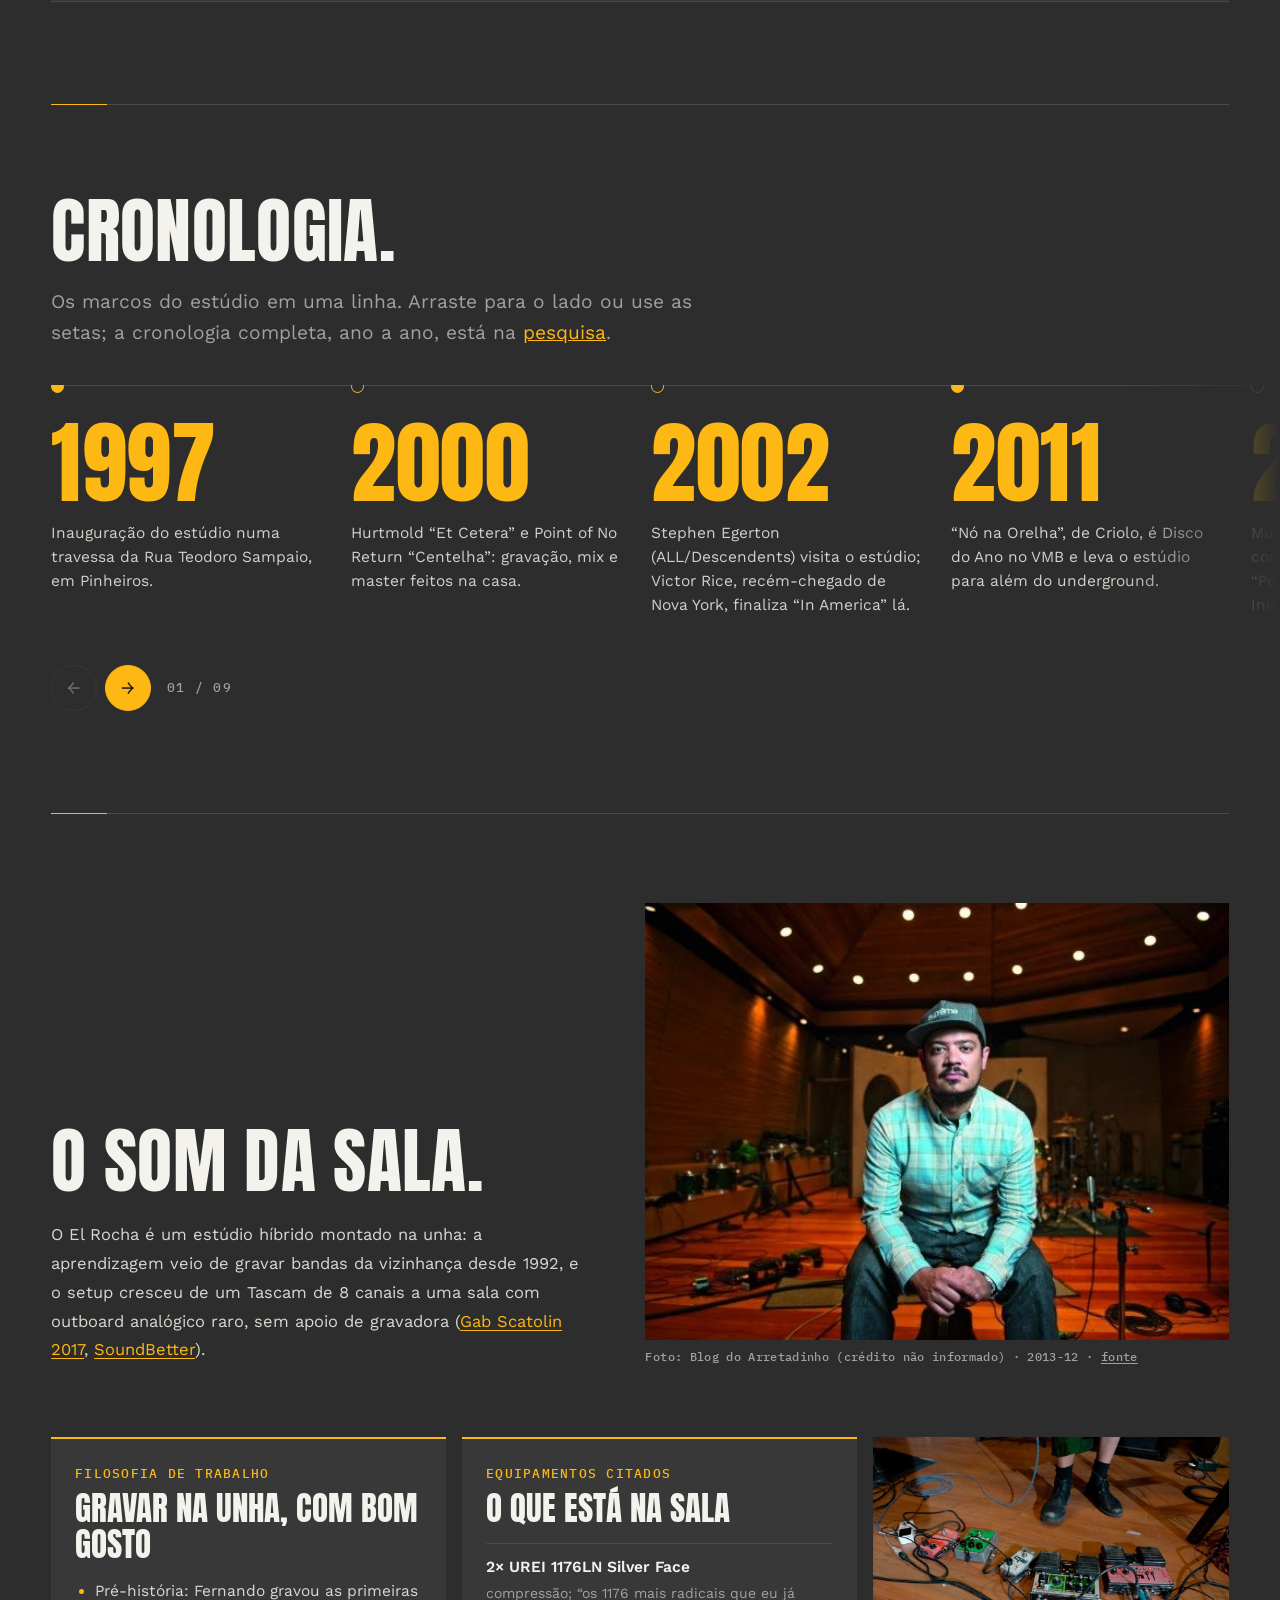
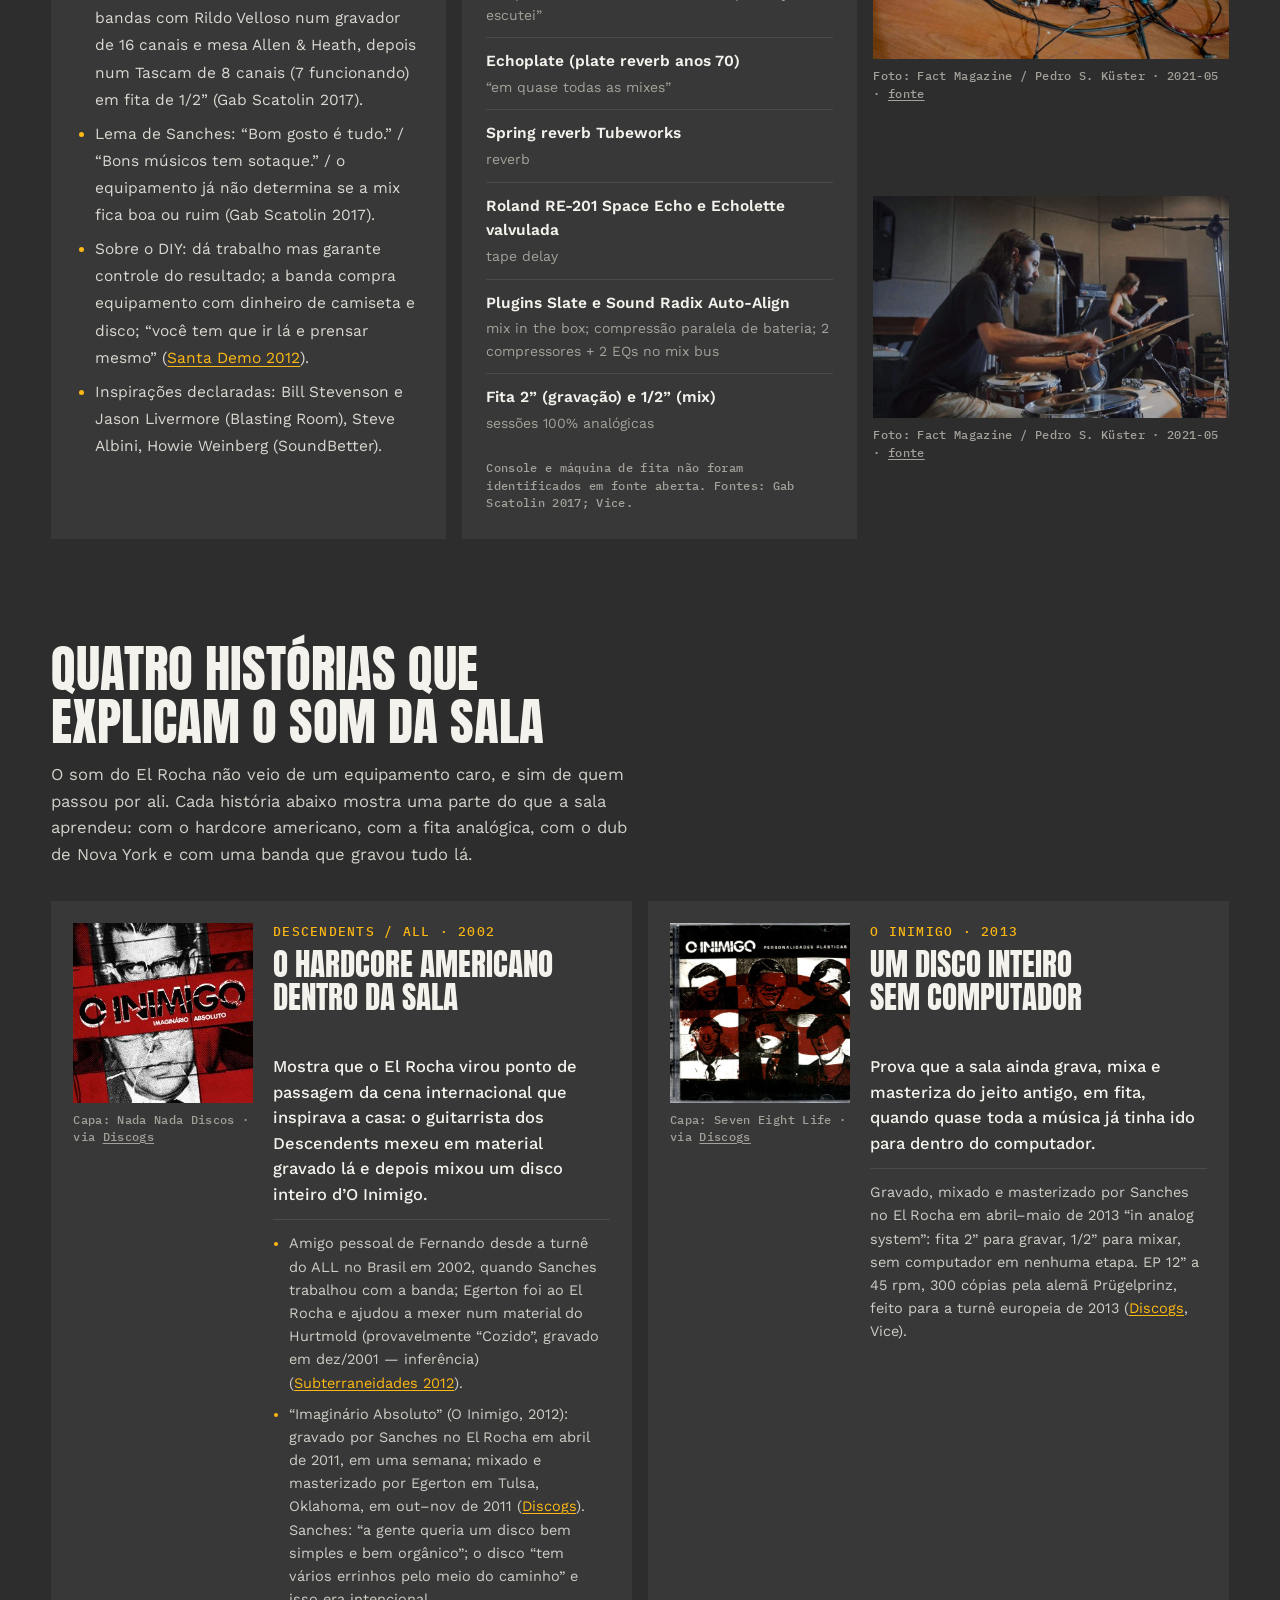
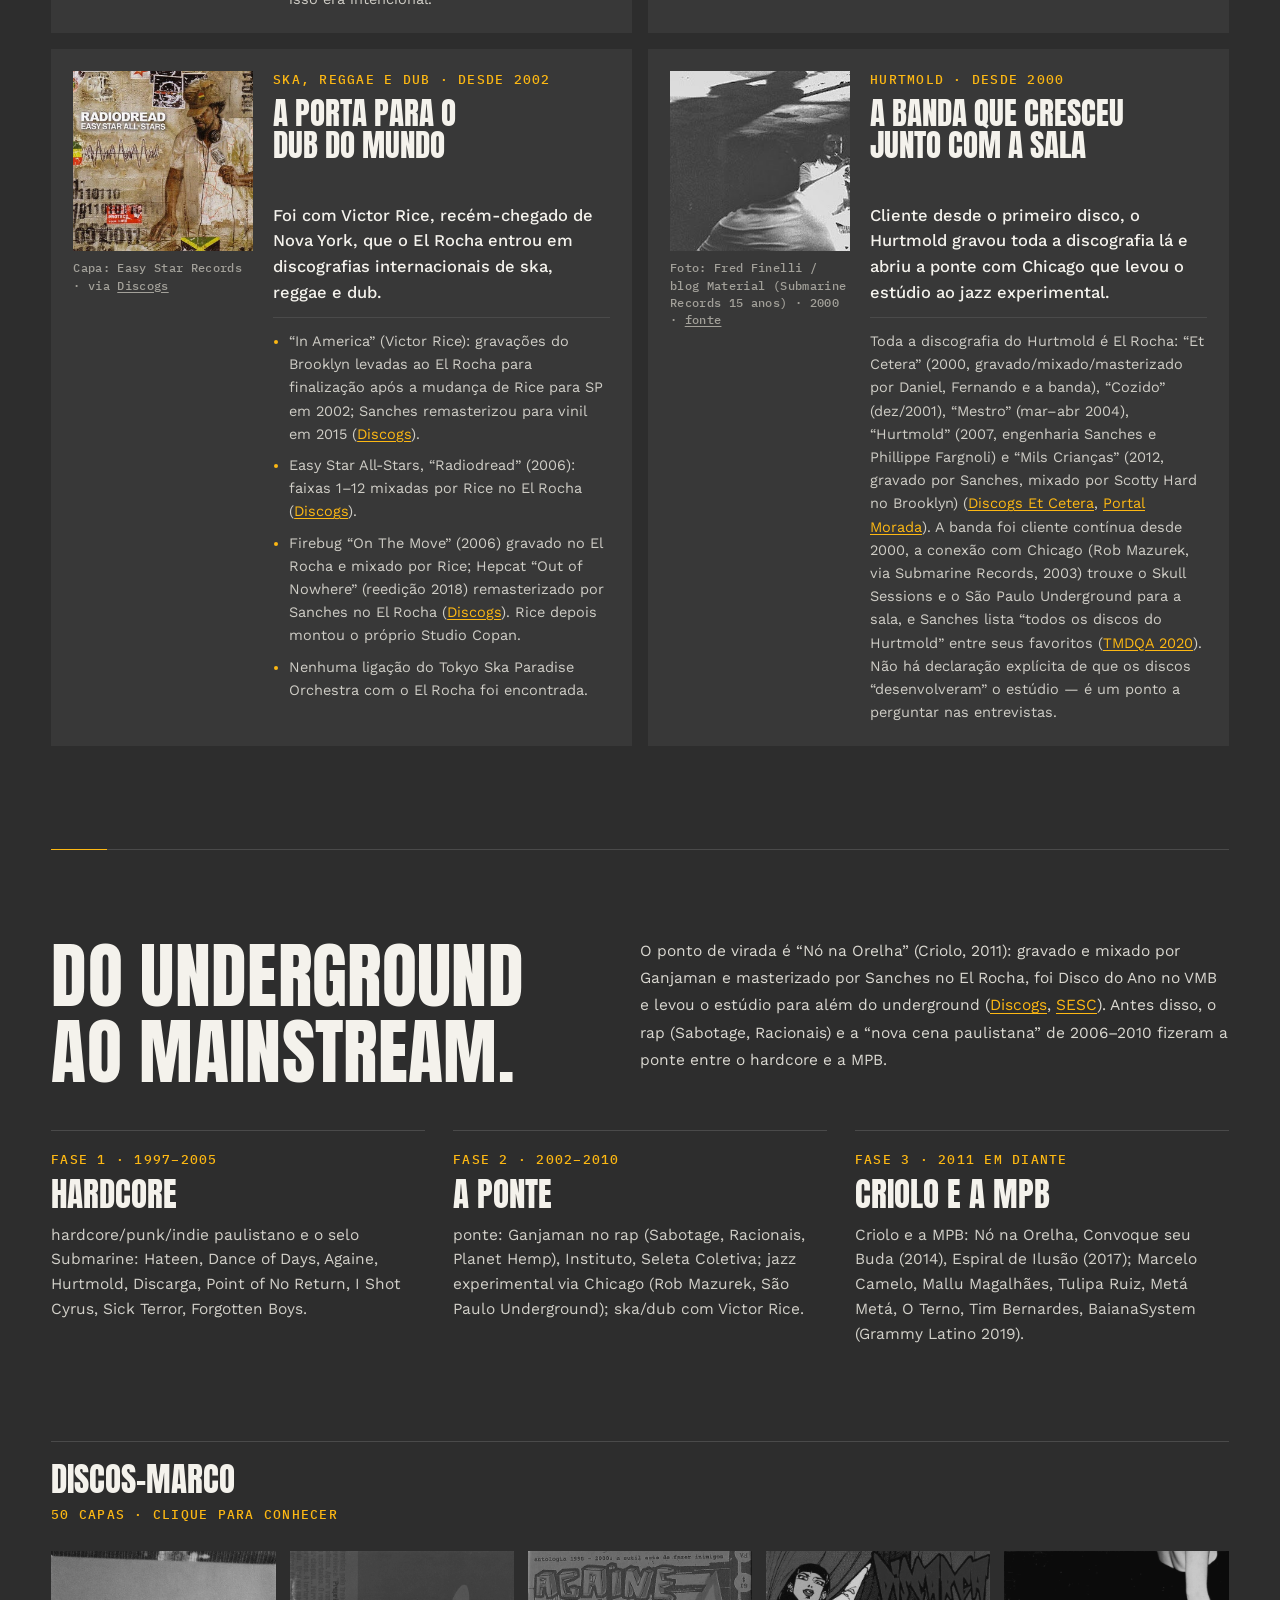
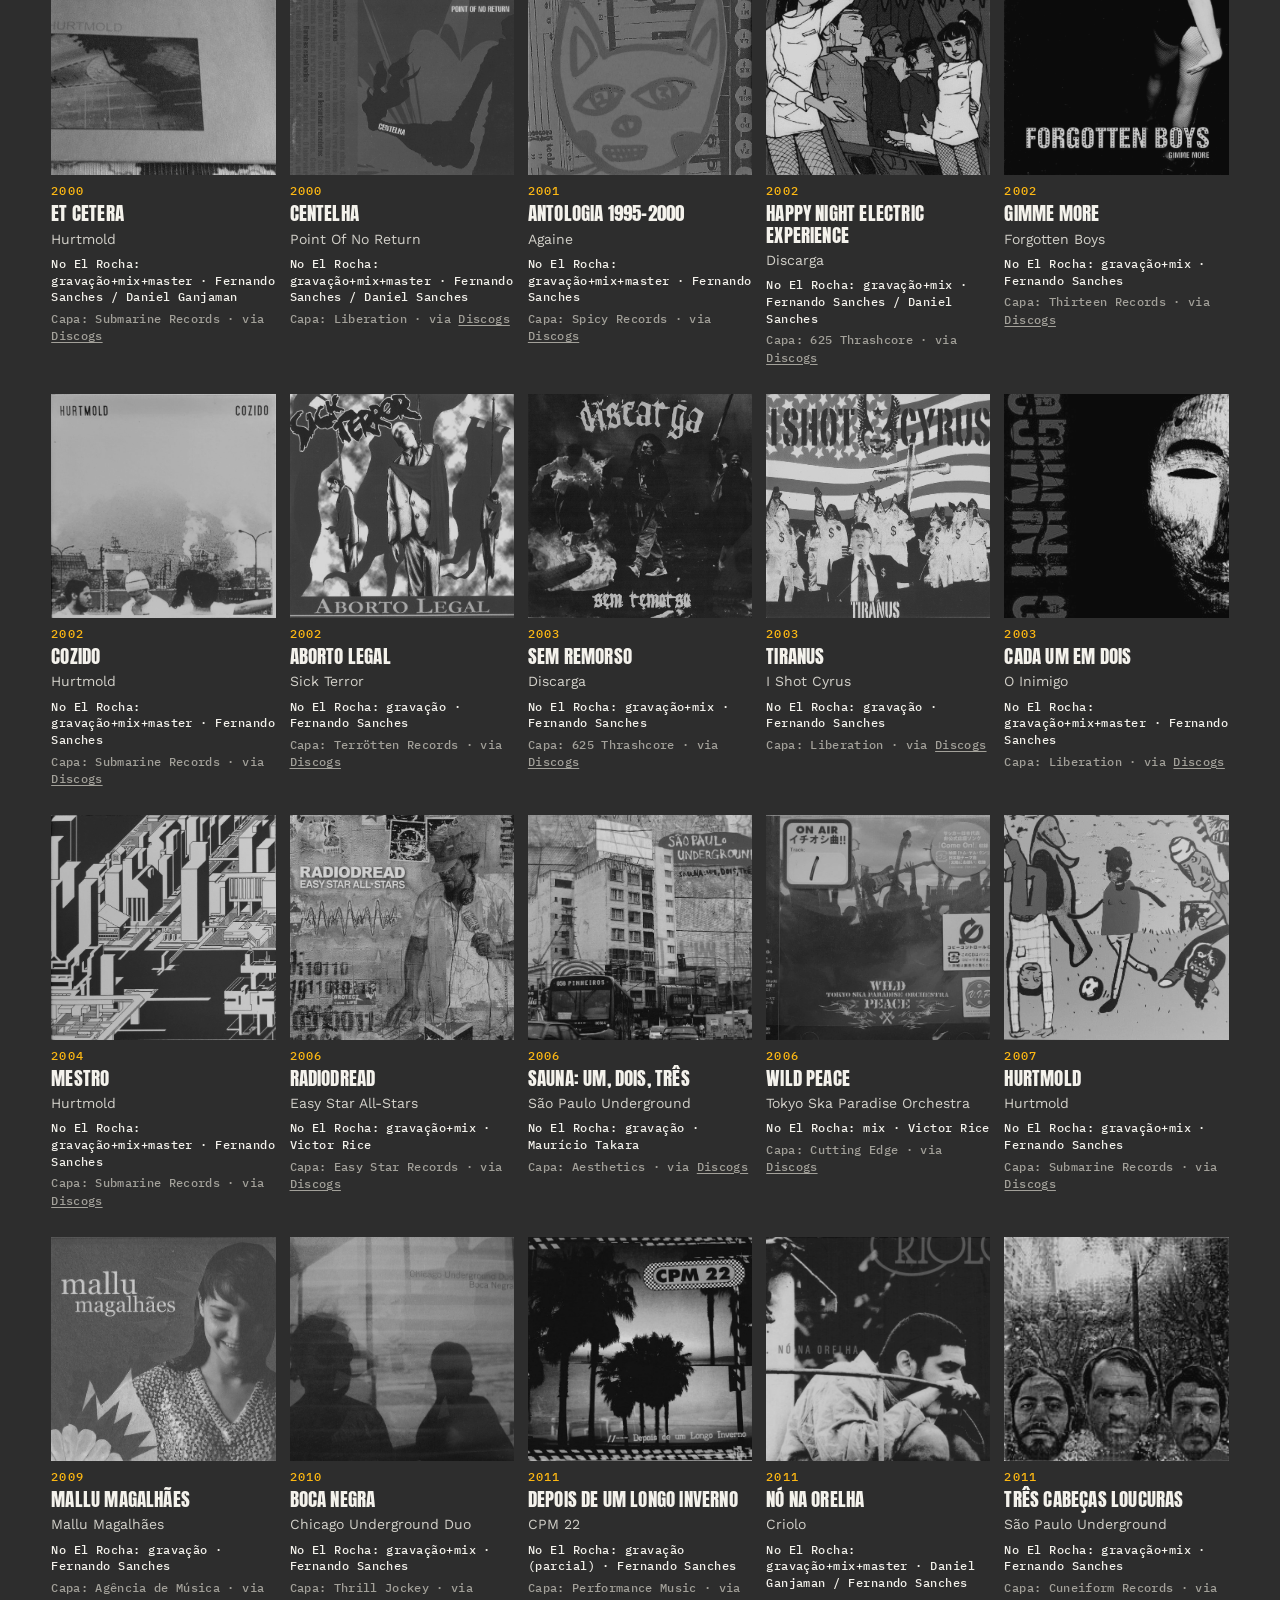
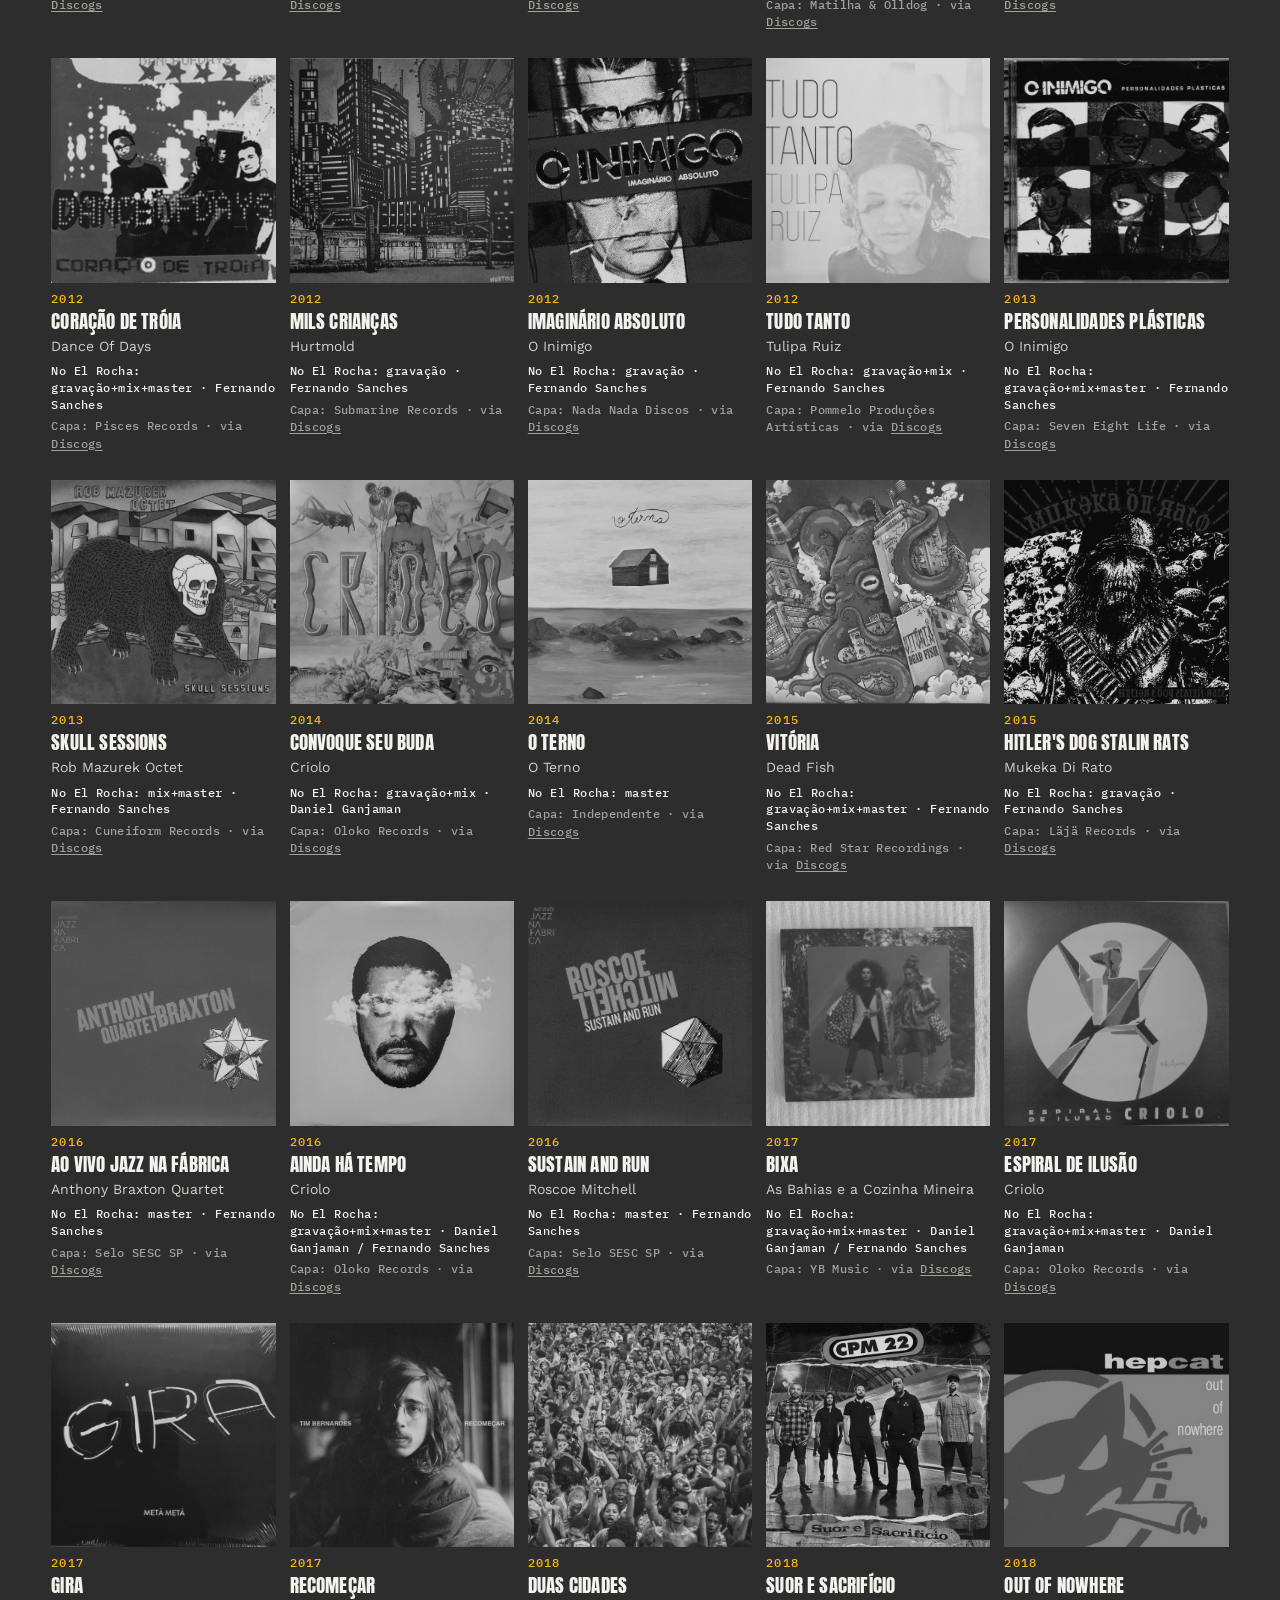
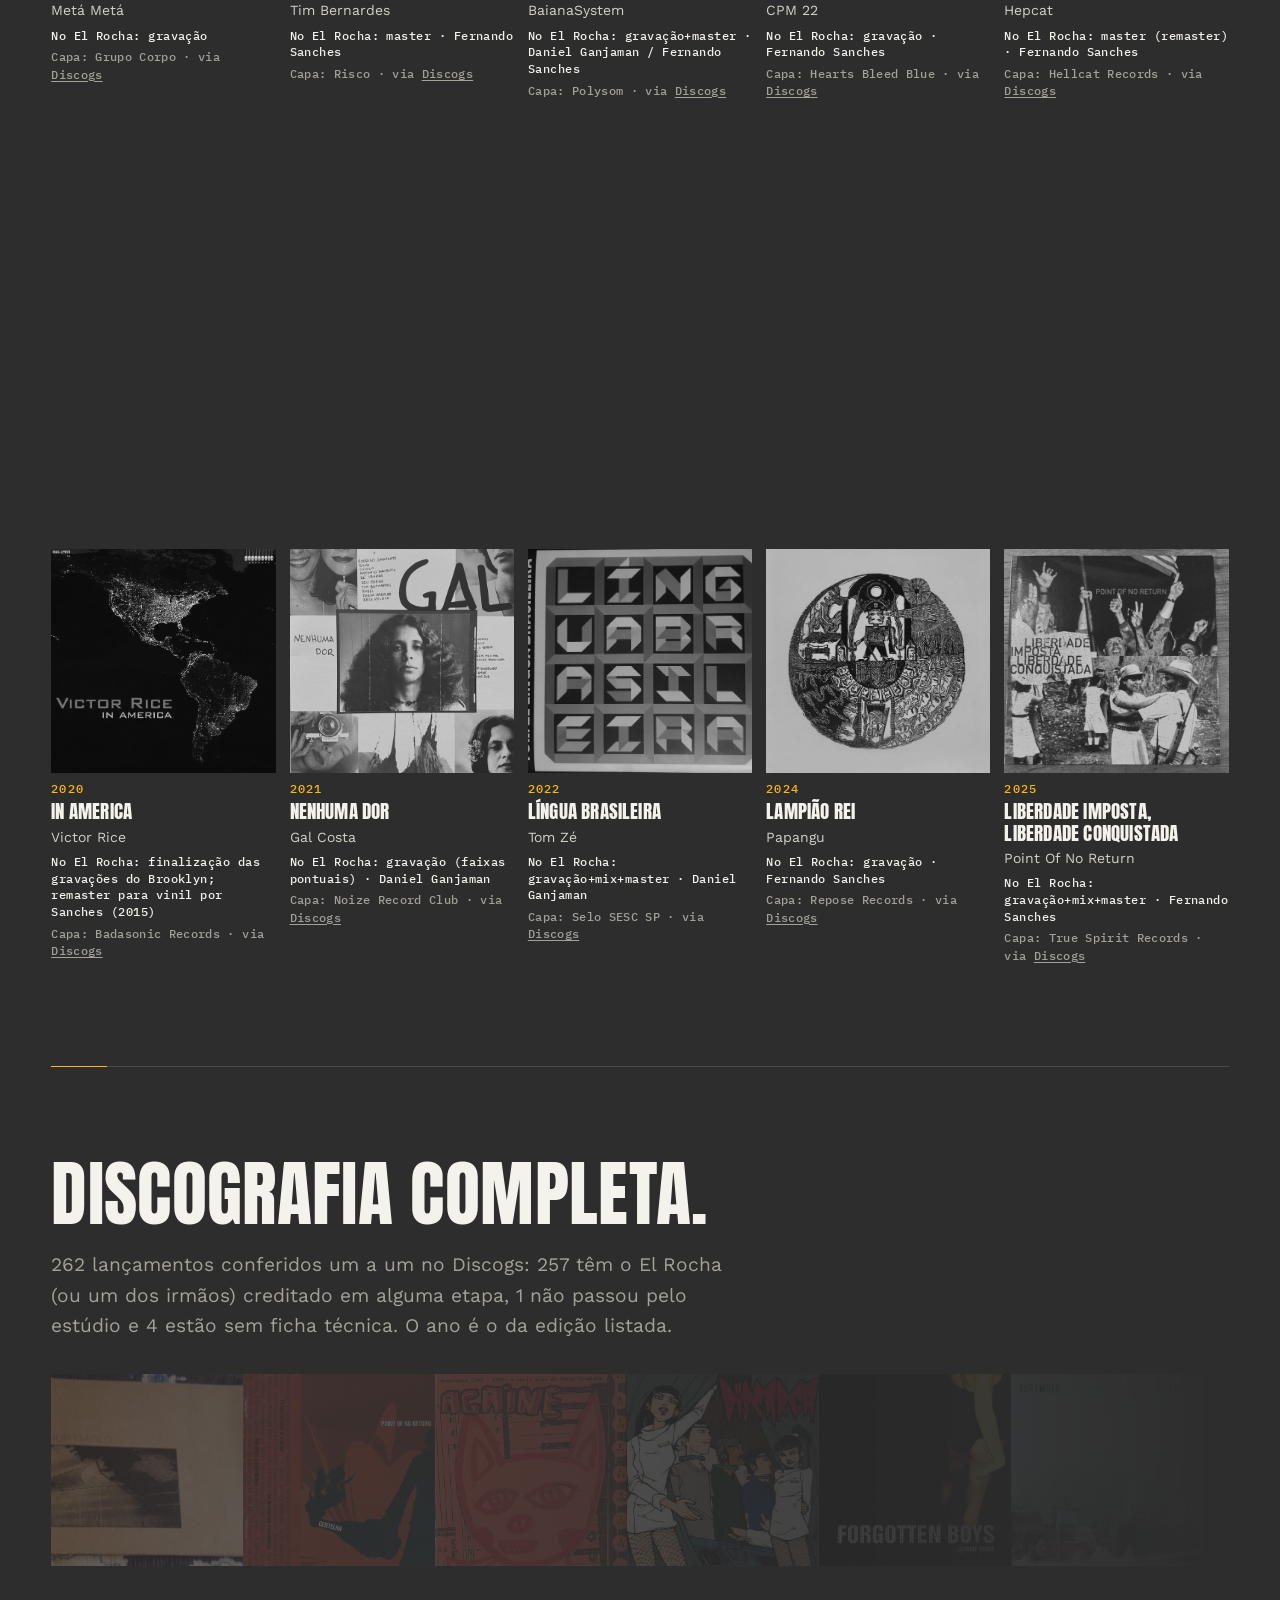
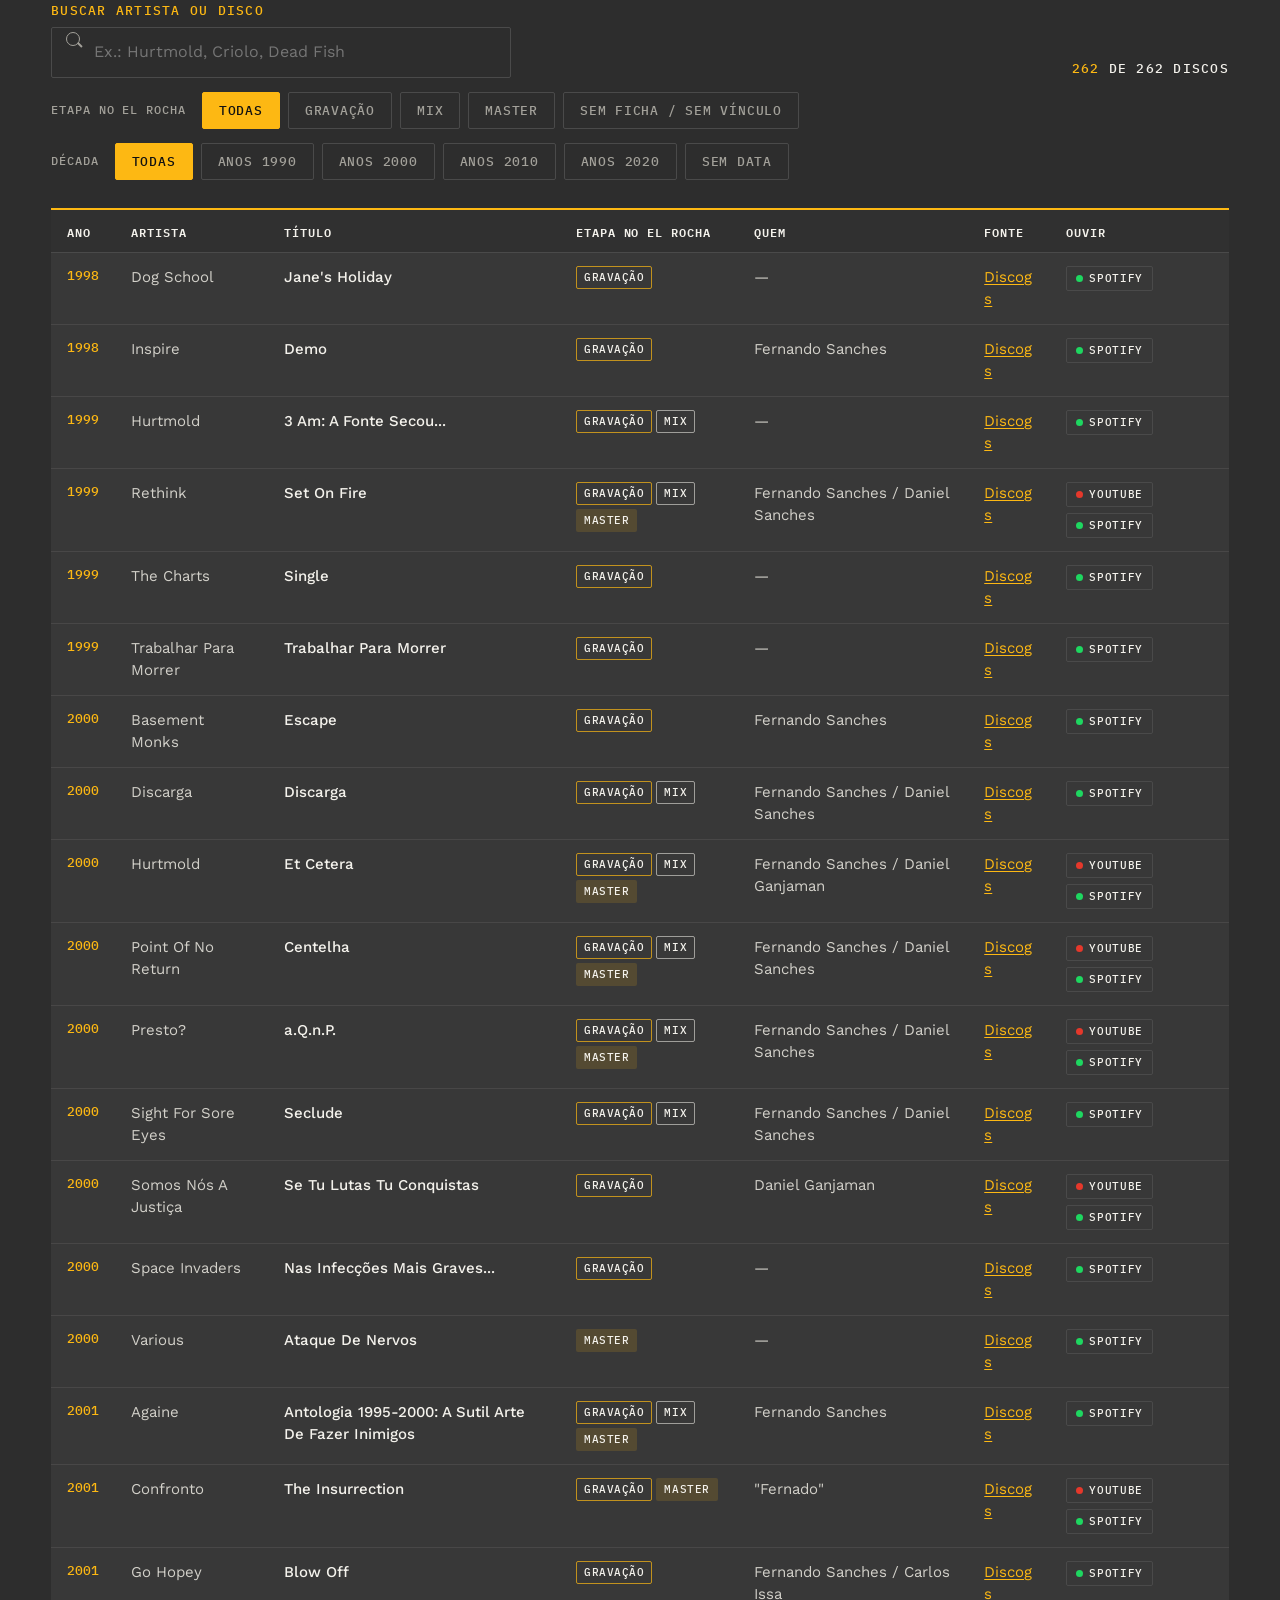
==== commit a21b10bd: "Retrato novo de Claudio Takara (card, Personagens e galeria) Co-Authored-By: Claude Opus 5.5 <norepl" ====
--- a/index.html
+++ b/index.html
@@ -13,11 +13,11 @@
 <link rel="preconnect" href="https://fonts.googleapis.com">
 <link rel="preconnect" href="https://fonts.gstatic.com" crossorigin>
 <link href="https://fonts.googleapis.com/css2?family=Anton&family=IBM+Plex+Mono:wght@400;500;600&family=Work+Sans:wght@400;500;600&display=swap" rel="stylesheet">
-<link rel="stylesheet" href="style.css?v=20261016v">
-<link rel="stylesheet" href="pages.css?v=20261016v">
-<link rel="stylesheet" href="case.css?v=20261016v">
-<link rel="stylesheet" href="extra.css?v=20261016v">
-<link rel="stylesheet" href="site.css?v=20261016v">
+<link rel="stylesheet" href="style.css?v=20261016w">
+<link rel="stylesheet" href="pages.css?v=20261016w">
+<link rel="stylesheet" href="case.css?v=20261016w">
+<link rel="stylesheet" href="extra.css?v=20261016w">
+<link rel="stylesheet" href="site.css?v=20261016w">
 </head>
 <body>
 
@@ -107,7 +107,7 @@
       <span class="mais">Ler mais →</span>
     </a>
     <a class="solution reveal" href="personagens.html#claudio">
-      <img loading="lazy" src="img/claudio-takara-trip-tv.jpg" alt="Sr. Claudio Takara" data-imprensa><span class="cred">Foto: TV Trip / Revista Trip · 2011-08</span>
+      <img loading="lazy" src="img/claudio-takara.jpg" alt="Sr. Claudio Takara" data-imprensa><span class="cred">Foto: crédito a confirmar</span>
       <h3>Sr. Claudio Takara</h3>
       <p>O pai. Aos 12 anos caiu na estrada com uma banda de baile e rodou o interior paulista por oito anos. Casou-se com Zenilda, consertou teclados Ensoniq depois do Plano Collor e fundou o estúdio com os três filhos. Hoje restaura equipamentos antigos e é o proprietário do El Rocha.</p>
       <span class="mais">Ler mais →</span>
@@ -734,7 +734,7 @@
 
 <section class="block rule galeria alvo" id="galeria">
   <div class="statement reveal"><h2>Galeria.</h2><p>Fotos levantadas na pesquisa, por tema. Clique para ampliar; cada imagem traz o crédito e o link da fonte.</p></div>
-  <div class="gal-abas filters" role="tablist" aria-label="Seções da galeria"><button type="button" role="tab" id="aba-o-estudio" aria-controls="gal-o-estudio" aria-selected="true">O estúdio <span>13</span></button><button type="button" role="tab" id="aba-bastidores-de-gravacao" aria-controls="gal-bastidores-de-gravacao" aria-selected="false">Bastidores de gravação <span>19</span></button><button type="button" role="tab" id="aba-artistas" aria-controls="gal-artistas" aria-selected="false">Artistas <span>28</span></button><button type="button" role="tab" id="aba-familia" aria-controls="gal-familia" aria-selected="false">Família <span>20</span></button><button type="button" role="tab" id="aba-outros" aria-controls="gal-outros" aria-selected="false">Outros <span>3</span></button></div>
+  <div class="gal-abas filters" role="tablist" aria-label="Seções da galeria"><button type="button" role="tab" id="aba-o-estudio" aria-controls="gal-o-estudio" aria-selected="true">O estúdio <span>13</span></button><button type="button" role="tab" id="aba-bastidores-de-gravacao" aria-controls="gal-bastidores-de-gravacao" aria-selected="false">Bastidores de gravação <span>19</span></button><button type="button" role="tab" id="aba-artistas" aria-controls="gal-artistas" aria-selected="false">Artistas <span>28</span></button><button type="button" role="tab" id="aba-familia" aria-controls="gal-familia" aria-selected="false">Família <span>21</span></button><button type="button" role="tab" id="aba-outros" aria-controls="gal-outros" aria-selected="false">Outros <span>3</span></button></div>
   <ul class="shots" role="tabpanel" id="gal-o-estudio" aria-labelledby="aba-o-estudio">
 <li class="reveal"><button type="button" data-full="img/interior-do-estudio-el-rocha-serie-encarte-ep-7.jpg" data-legenda="Interior do Estúdio El Rocha - série &amp;#x27;Encarte&amp;#x27; ep. 7 (MonkeyBuzz/MonkeyTV)&lt;span class=&quot;cred&quot;&gt;Foto: Rústica / MonkeyBuzz · 2016-06 · &lt;a href=&quot;https://monkeybuzz.com.br/novidades/setimo-episodio-da-serie-encarte-mostra-estudio-el-rocha/&quot; target=&quot;_blank&quot; rel=&quot;noopener&quot;&gt;fonte&lt;/a&gt;&lt;/span&gt;" aria-label="Ampliar: Interior do Estúdio El Rocha - série &#x27;Encarte&#x27; ep. 7 (MonkeyBuzz/MonkeyTV)"><img loading="lazy" src="img/interior-do-estudio-el-rocha-serie-encarte-ep-7.jpg" alt="Interior do Estúdio El Rocha - série &#x27;Encarte&#x27; ep. 7 (MonkeyBuzz/MonkeyTV)" data-imprensa></button><p class="leg">Interior do Estúdio El Rocha - série &#x27;Encarte&#x27; ep. 7 (MonkeyBuzz/MonkeyTV)</p><p class="cred">Foto: Rústica / MonkeyBuzz · 2016-06 · <a href="https://monkeybuzz.com.br/novidades/setimo-episodio-da-serie-encarte-mostra-estudio-el-rocha/" target="_blank" rel="noopener">fonte</a></p></li>
 <li class="reveal"><button type="button" data-full="img/thumbnail-do-video-encarte-episodio-07-sobre-o-estudio.jpg" data-legenda="Thumbnail do vídeo &amp;#x27;Encarte - Episódio 07&amp;#x27; sobre o Estúdio El Rocha (MonkeyTV)&lt;span class=&quot;cred&quot;&gt;Foto: MonkeyTV (YouTube) · 2016-06 · &lt;a href=&quot;https://www.youtube.com/watch?v=asVGFEaSTdU&quot; target=&quot;_blank&quot; rel=&quot;noopener&quot;&gt;fonte&lt;/a&gt;&lt;/span&gt;" aria-label="Ampliar: Thumbnail do vídeo &#x27;Encarte - Episódio 07&#x27; sobre o Estúdio El Rocha (MonkeyTV)"><img loading="lazy" src="img/thumbnail-do-video-encarte-episodio-07-sobre-o-estudio.jpg" alt="Thumbnail do vídeo &#x27;Encarte - Episódio 07&#x27; sobre o Estúdio El Rocha (MonkeyTV)" data-imprensa></button><p class="leg">Thumbnail do vídeo &#x27;Encarte - Episódio 07&#x27; sobre o Estúdio El Rocha (MonkeyTV)</p><p class="cred">Foto: MonkeyTV (YouTube) · 2016-06 · <a href="https://www.youtube.com/watch?v=asVGFEaSTdU" target="_blank" rel="noopener">fonte</a></p></li>
@@ -803,6 +803,7 @@
   </ul>
   <ul class="shots" role="tabpanel" id="gal-familia" aria-labelledby="aba-familia" hidden>
 <li class="reveal"><button type="button" data-full="img/familia-takara-trip-tv.jpg" data-legenda="Família Takara: Maurício, Fernando, Claudio e Daniel no El Rocha (frame do vídeo da TV Trip)&lt;span class=&quot;cred&quot;&gt;Foto: TV Trip / Revista Trip · 2011-08 · &lt;a href=&quot;https://revistatrip.uol.com.br/trip-tv/familia-takara&quot; target=&quot;_blank&quot; rel=&quot;noopener&quot;&gt;fonte&lt;/a&gt;&lt;/span&gt;" aria-label="Ampliar: Família Takara: Maurício, Fernando, Claudio e Daniel no El Rocha (frame do vídeo da TV Trip)"><img loading="lazy" src="img/familia-takara-trip-tv.jpg" alt="Família Takara: Maurício, Fernando, Claudio e Daniel no El Rocha (frame do vídeo da TV Trip)" data-imprensa></button><p class="leg">Família Takara: Maurício, Fernando, Claudio e Daniel no El Rocha (frame do vídeo da TV Trip)</p><p class="cred">Foto: TV Trip / Revista Trip · 2011-08 · <a href="https://revistatrip.uol.com.br/trip-tv/familia-takara" target="_blank" rel="noopener">fonte</a></p></li>
+<li class="reveal"><button type="button" data-full="img/claudio-takara.jpg" data-legenda="Claudio Takara entre equipamentos, visto de cima&lt;span class=&quot;cred&quot;&gt;Foto: crédito a confirmar&lt;/span&gt;" aria-label="Ampliar: Claudio Takara entre equipamentos, visto de cima"><img loading="lazy" src="img/claudio-takara.jpg" alt="Claudio Takara entre equipamentos, visto de cima" data-imprensa></button><p class="leg">Claudio Takara entre equipamentos, visto de cima</p><p class="cred">Foto: crédito a confirmar</p></li>
 <li class="reveal"><button type="button" data-full="img/frame-thumbnail-m-takara-mauricio-takara-tocando-no.jpg" data-legenda="Frame/thumbnail: M.Takara (Maurício Takara) tocando no Estúdio El Rocha, 23/02/2007 - sede antiga&lt;span class=&quot;cred&quot;&gt;Foto: Canal desmonta _ (YouTube) · 2007-02-23 · &lt;a href=&quot;https://www.youtube.com/watch?v=p2oroZJnW_I&quot; target=&quot;_blank&quot; rel=&quot;noopener&quot;&gt;fonte&lt;/a&gt;&lt;/span&gt;" aria-label="Ampliar: Frame/thumbnail: M.Takara (Maurício Takara) tocando no Estúdio El Rocha, 23/02/2007 - sede antiga"><img loading="lazy" src="img/frame-thumbnail-m-takara-mauricio-takara-tocando-no.jpg" alt="Frame/thumbnail: M.Takara (Maurício Takara) tocando no Estúdio El Rocha, 23/02/2007 - sede antiga" data-imprensa></button><p class="leg">Frame/thumbnail: M.Takara (Maurício Takara) tocando no Estúdio El Rocha, 23/02/2007 - sede antiga</p><p class="cred">Foto: Canal desmonta _ (YouTube) · 2007-02-23 · <a href="https://www.youtube.com/watch?v=p2oroZJnW_I" target="_blank" rel="noopener">fonte</a></p></li>
 <li class="reveal"><button type="button" data-full="img/cpm-22-com-fernando-sanches-a-direita-ainda-baixista-da.jpg" data-legenda="CPM 22 com Fernando Sanches (à direita), ainda baixista da banda&lt;span class=&quot;cred&quot;&gt;Foto: Divulgação/Penna Prearo via Rolling Stone Brasil · 2011 · &lt;a href=&quot;https://rollingstone.com.br/noticia/fernando-sanches-comenta-sua-saida-do-cpm-22/&quot; target=&quot;_blank&quot; rel=&quot;noopener&quot;&gt;fonte&lt;/a&gt;&lt;/span&gt;" aria-label="Ampliar: CPM 22 com Fernando Sanches (à direita), ainda baixista da banda"><img loading="lazy" src="img/cpm-22-com-fernando-sanches-a-direita-ainda-baixista-da.jpg" alt="CPM 22 com Fernando Sanches (à direita), ainda baixista da banda" data-imprensa></button><p class="leg">CPM 22 com Fernando Sanches (à direita), ainda baixista da banda</p><p class="cred">Foto: Divulgação/Penna Prearo via Rolling Stone Brasil · 2011 · <a href="https://rollingstone.com.br/noticia/fernando-sanches-comenta-sua-saida-do-cpm-22/" target="_blank" rel="noopener">fonte</a></p></li>
 <li class="reveal"><button type="button" data-full="img/retrato-de-fernando-sanches-entrevista-santa-demo-sobre.jpg" data-legenda="Retrato de Fernando Sanches (entrevista Santa Demo sobre O Inimigo, CPM 22, Againe, Hateen e o El Rocha)&lt;span class=&quot;cred&quot;&gt;Foto: Daigo Oliva / Santa Demo · 2012 · &lt;a href=&quot;https://santademo.wordpress.com/2012/04/06/entrevista-fernando-sanches-o-inimigo-cpm-22-againe-hateen-estudio-el-rocha/&quot; target=&quot;_blank&quot; rel=&quot;noopener&quot;&gt;fonte&lt;/a&gt;&lt;/span&gt;" aria-label="Ampliar: Retrato de Fernando Sanches (entrevista Santa Demo sobre O Inimigo, CPM 22, Againe, Hateen e o El Rocha)"><img loading="lazy" src="img/retrato-de-fernando-sanches-entrevista-santa-demo-sobre.jpg" alt="Retrato de Fernando Sanches (entrevista Santa Demo sobre O Inimigo, CPM 22, Againe, Hateen e o El Rocha)" data-imprensa></button><p class="leg">Retrato de Fernando Sanches (entrevista Santa Demo sobre O Inimigo, CPM 22, Againe, Hateen e o El Rocha)</p><p class="cred">Foto: Daigo Oliva / Santa Demo · 2012 · <a href="https://santademo.wordpress.com/2012/04/06/entrevista-fernando-sanches-o-inimigo-cpm-22-againe-hateen-estudio-el-rocha/" target="_blank" rel="noopener">fonte</a></p></li>
@@ -1006,7 +1007,7 @@
 <dialog class="lightbox" id="lightbox" aria-label="Imagem ampliada"><img alt=""><p class="lb-legenda"></p><button type="button">Fechar</button></dialog>
 <div class="cursor" aria-hidden="true"></div><div class="dot" aria-hidden="true"></div>
 
-<script src="pages.js?v=20261016v"></script>
-<script src="site.js?v=20261016v"></script>
+<script src="pages.js?v=20261016w"></script>
+<script src="site.js?v=20261016w"></script>
 </body>
 </html>
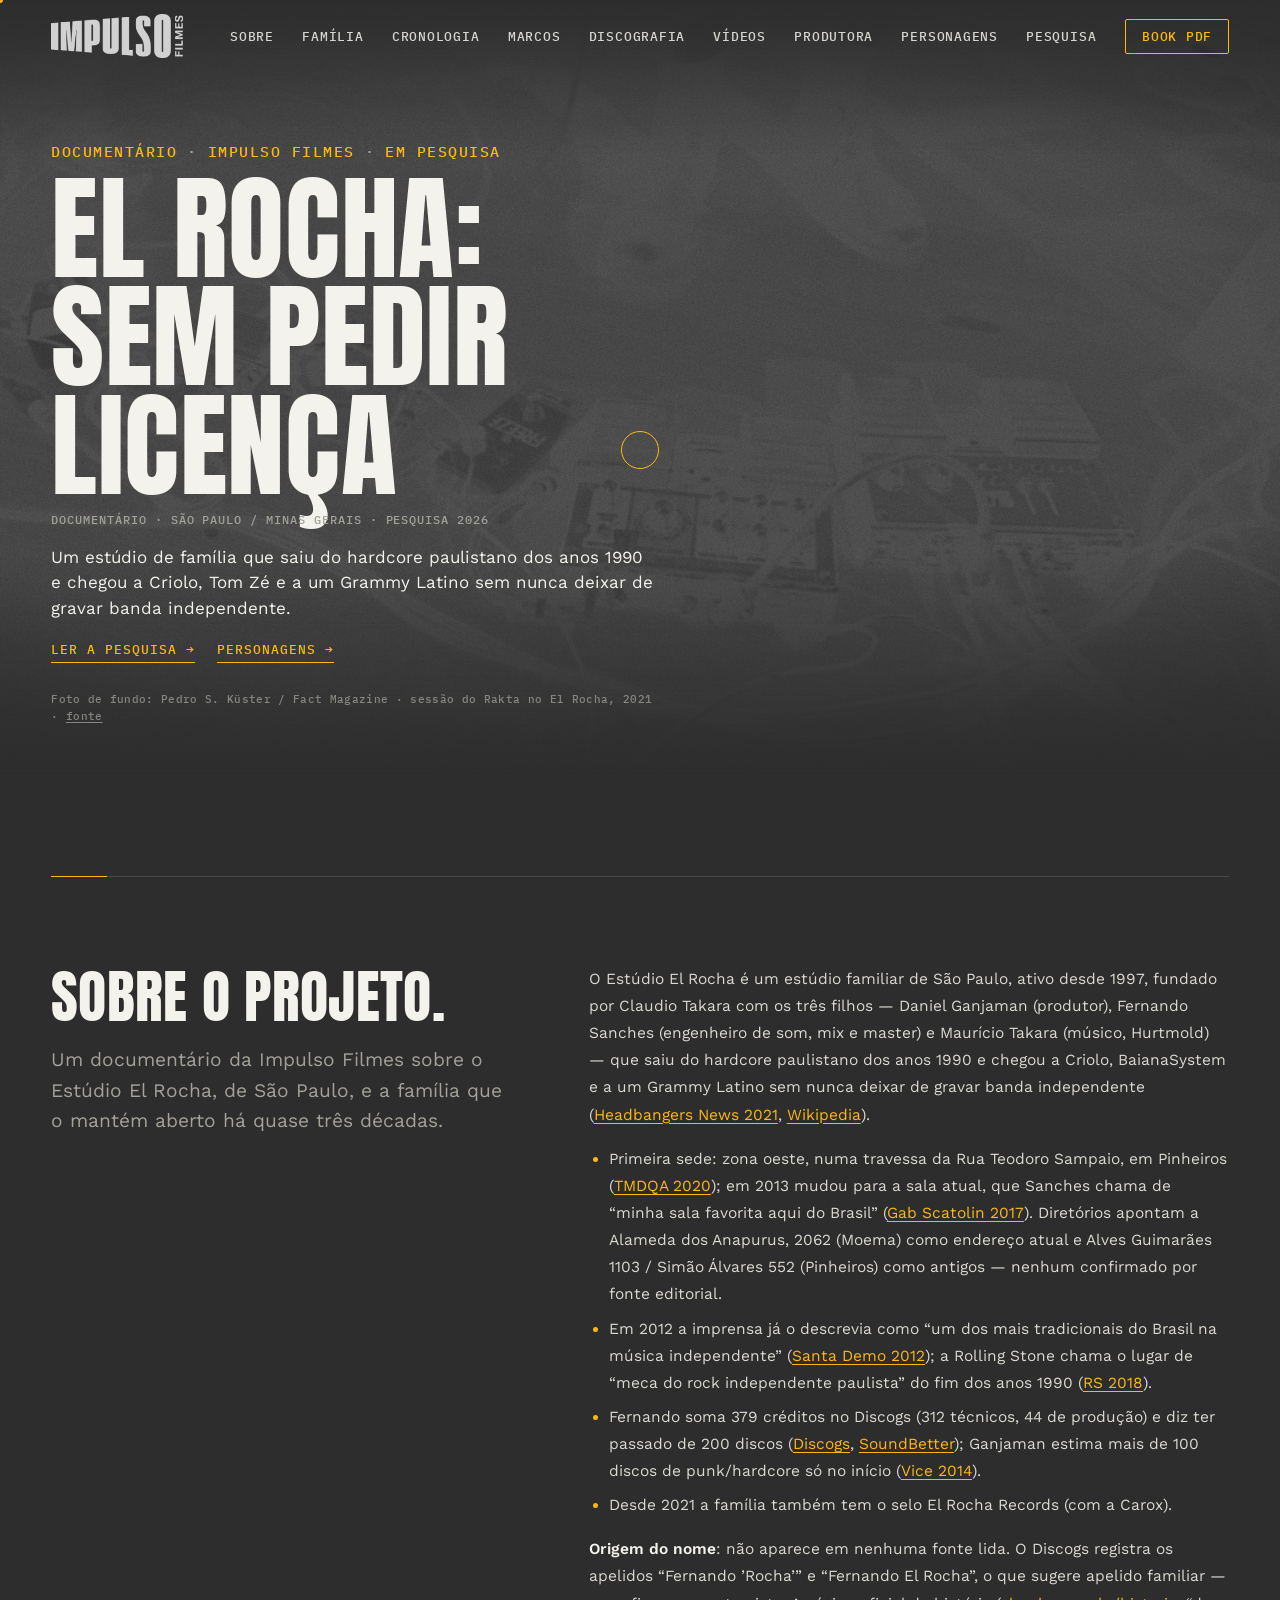
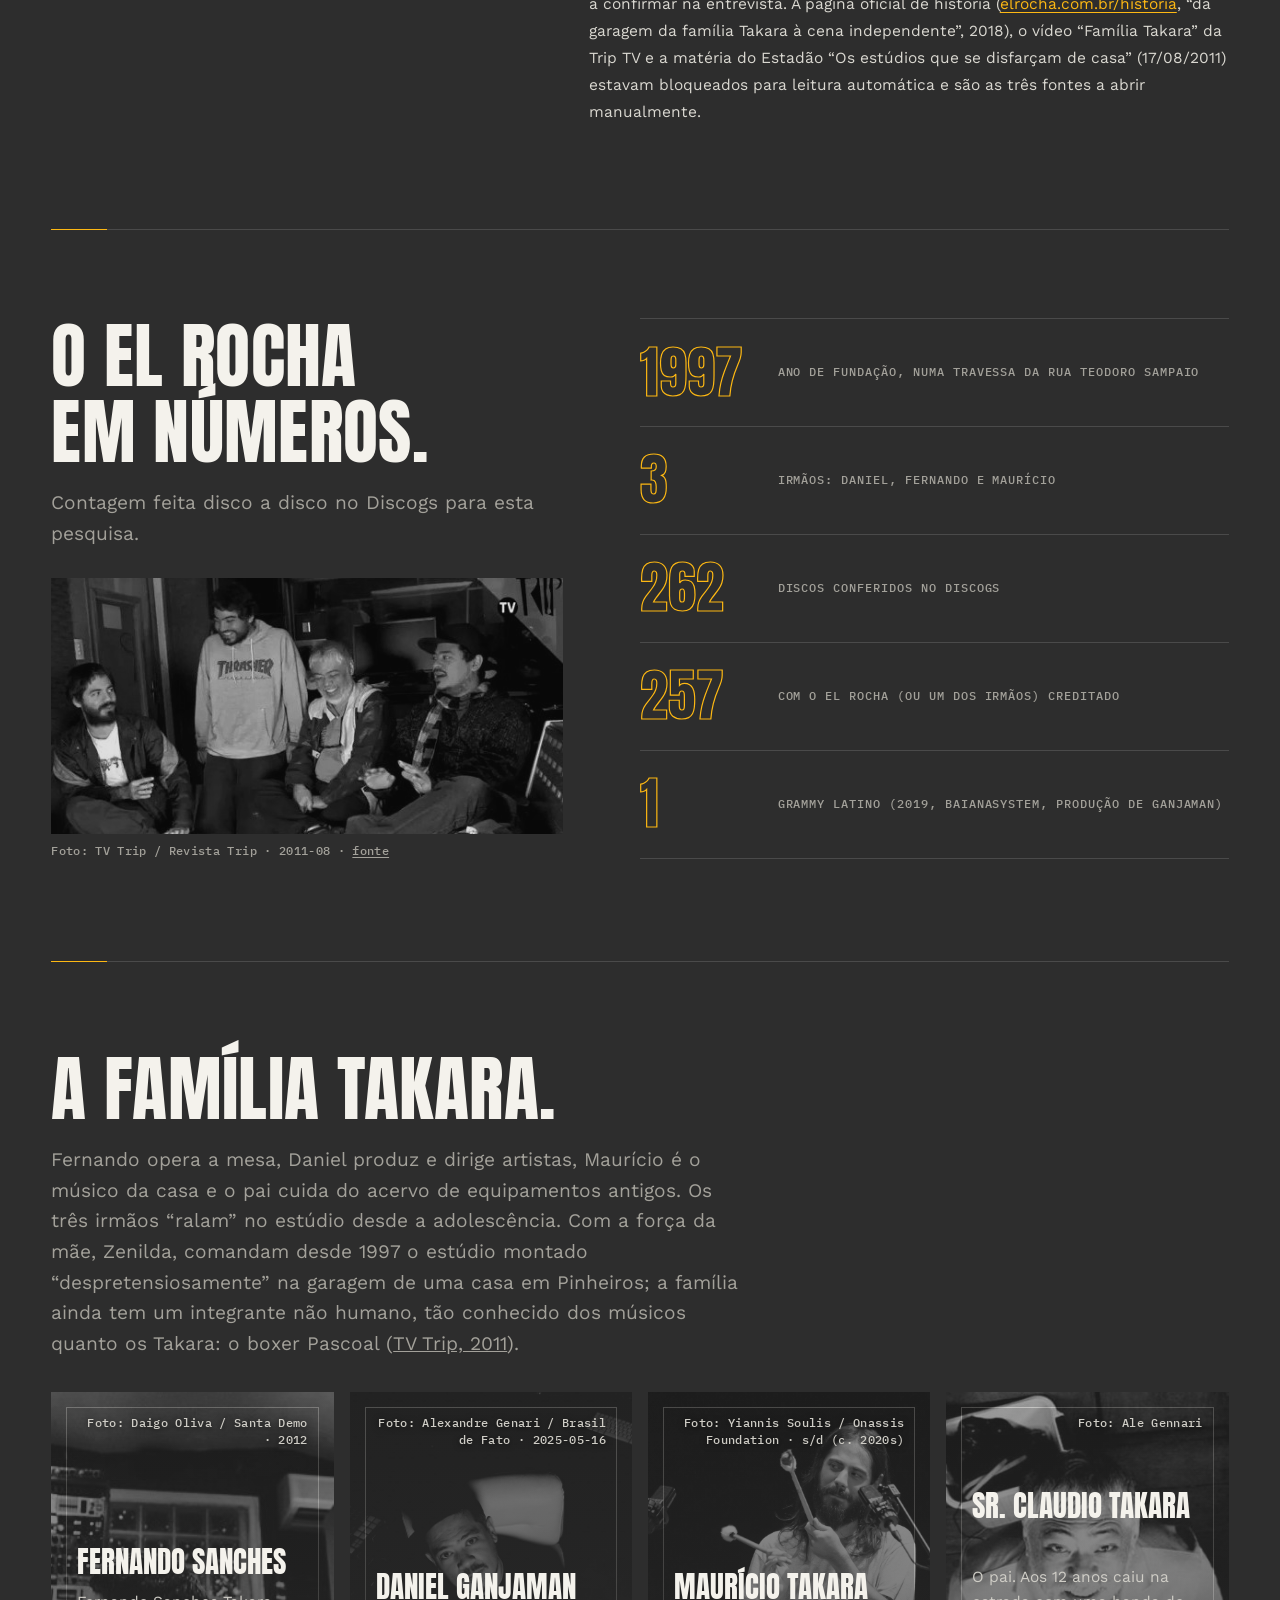
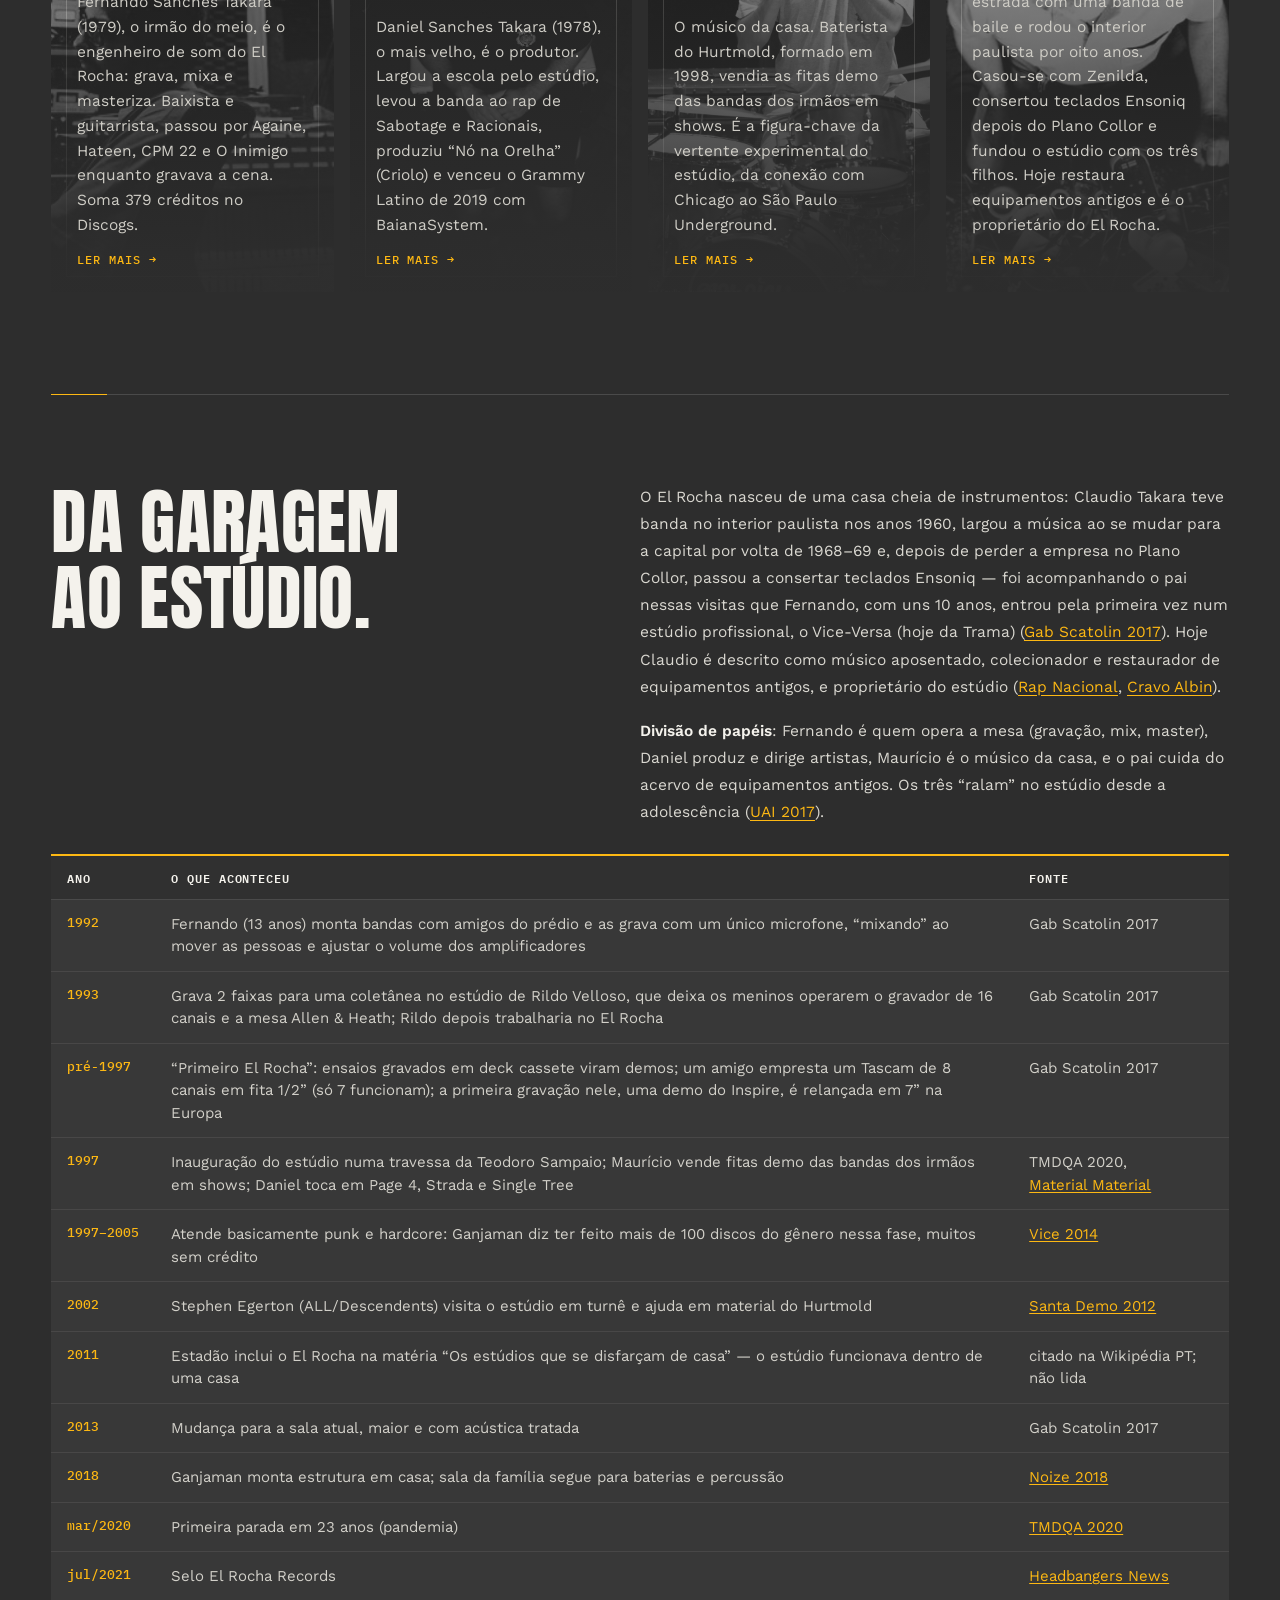
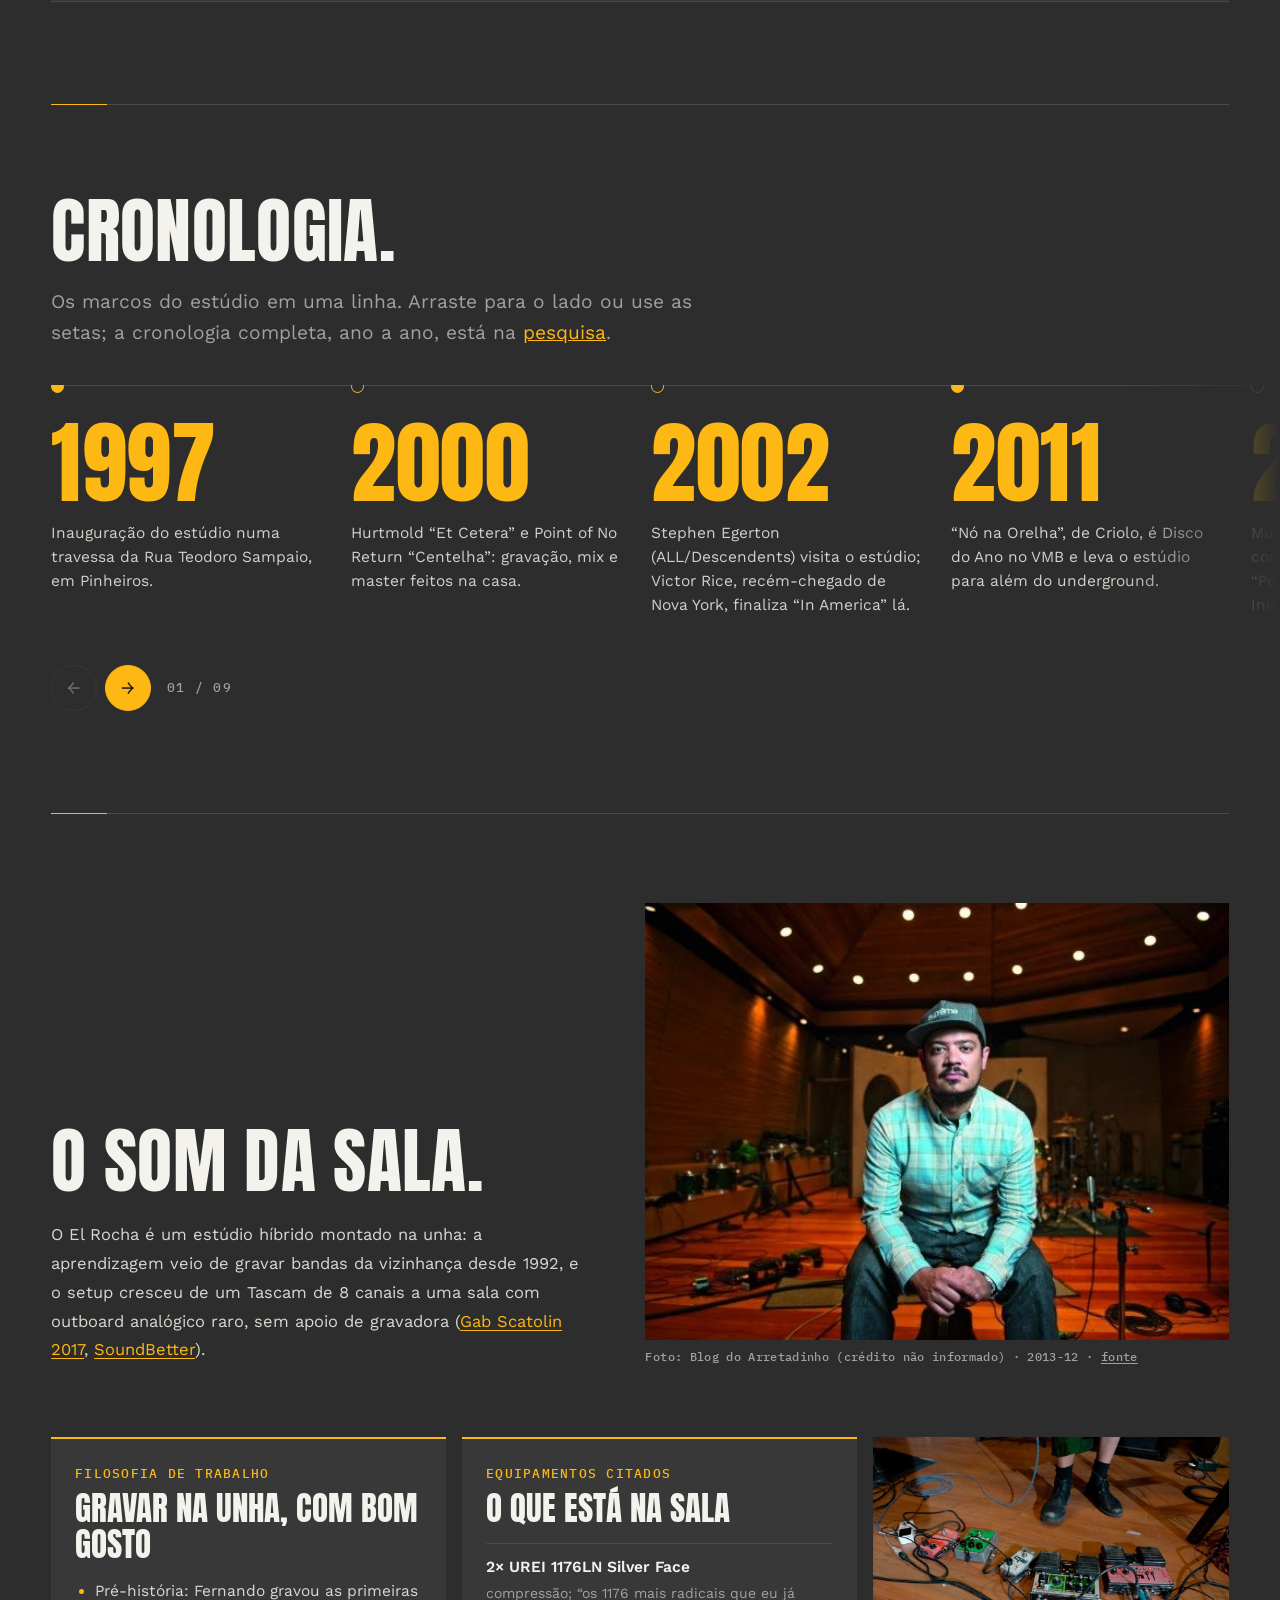
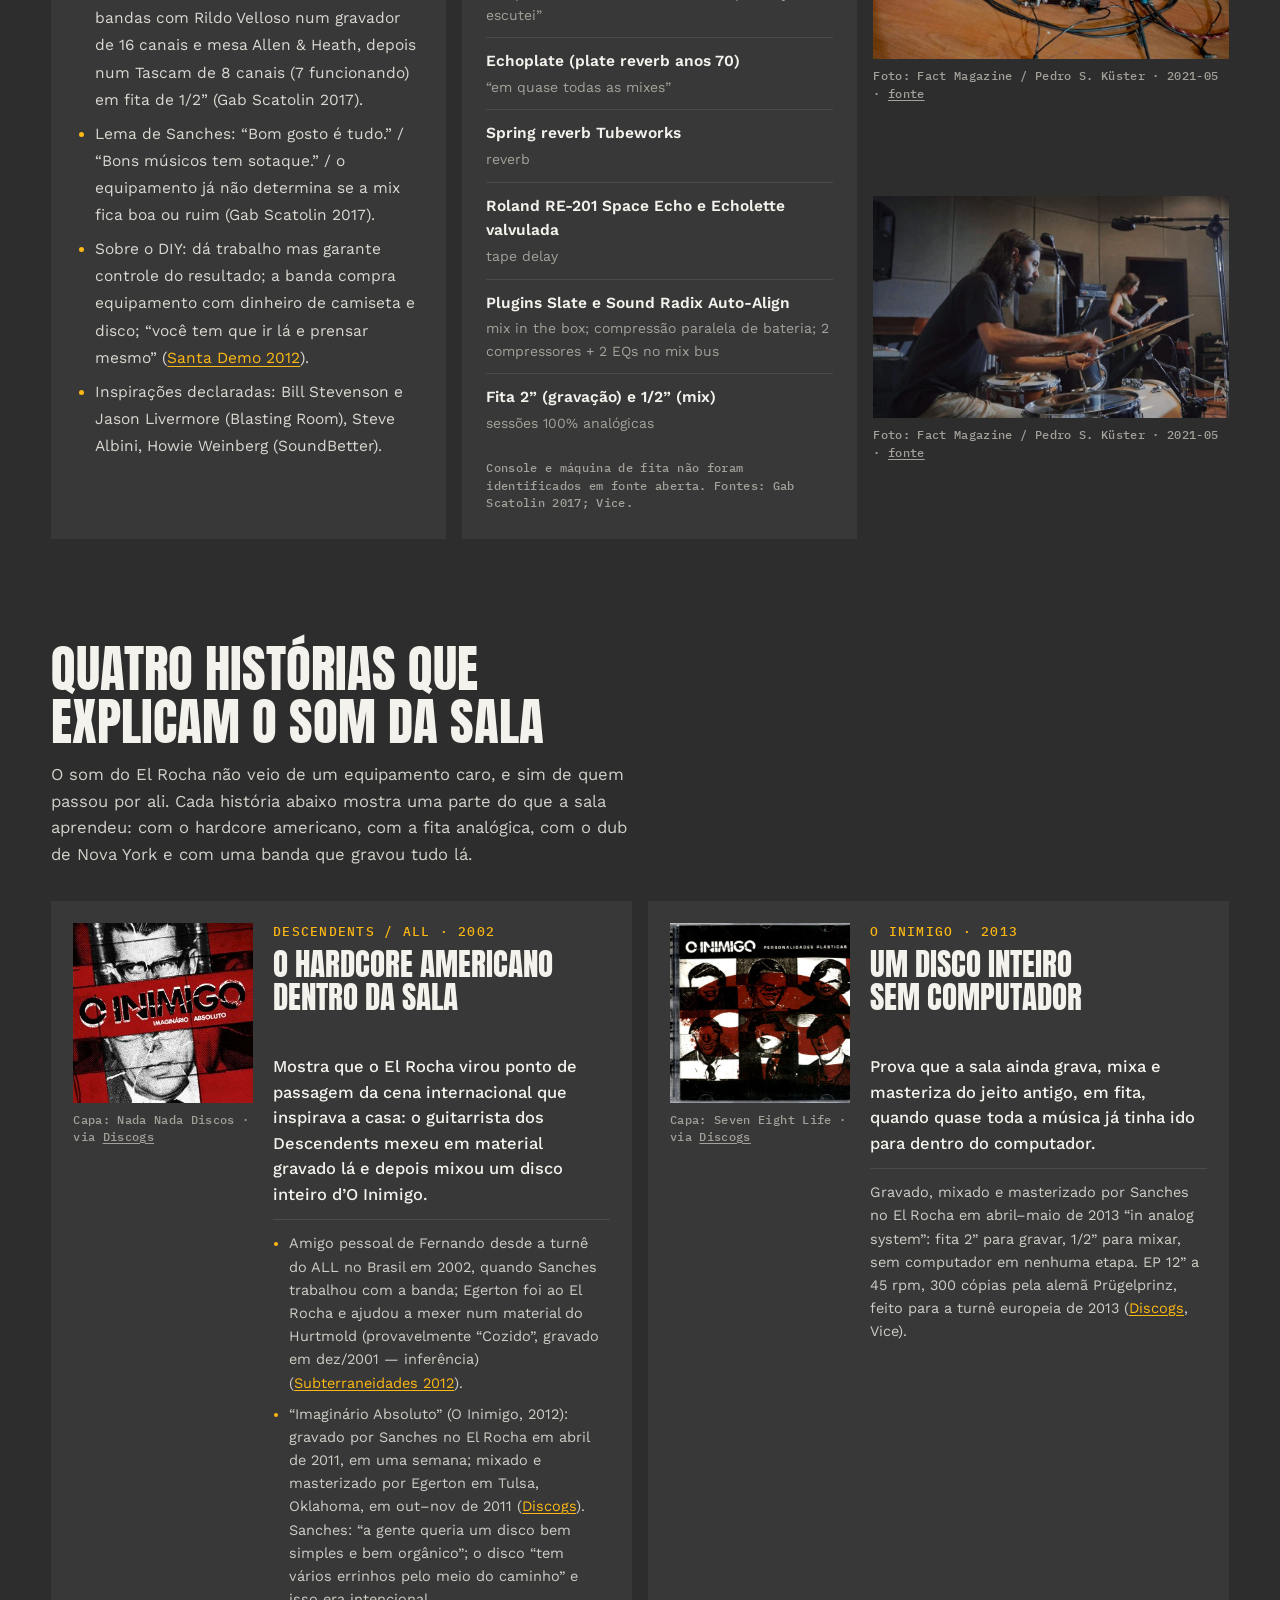
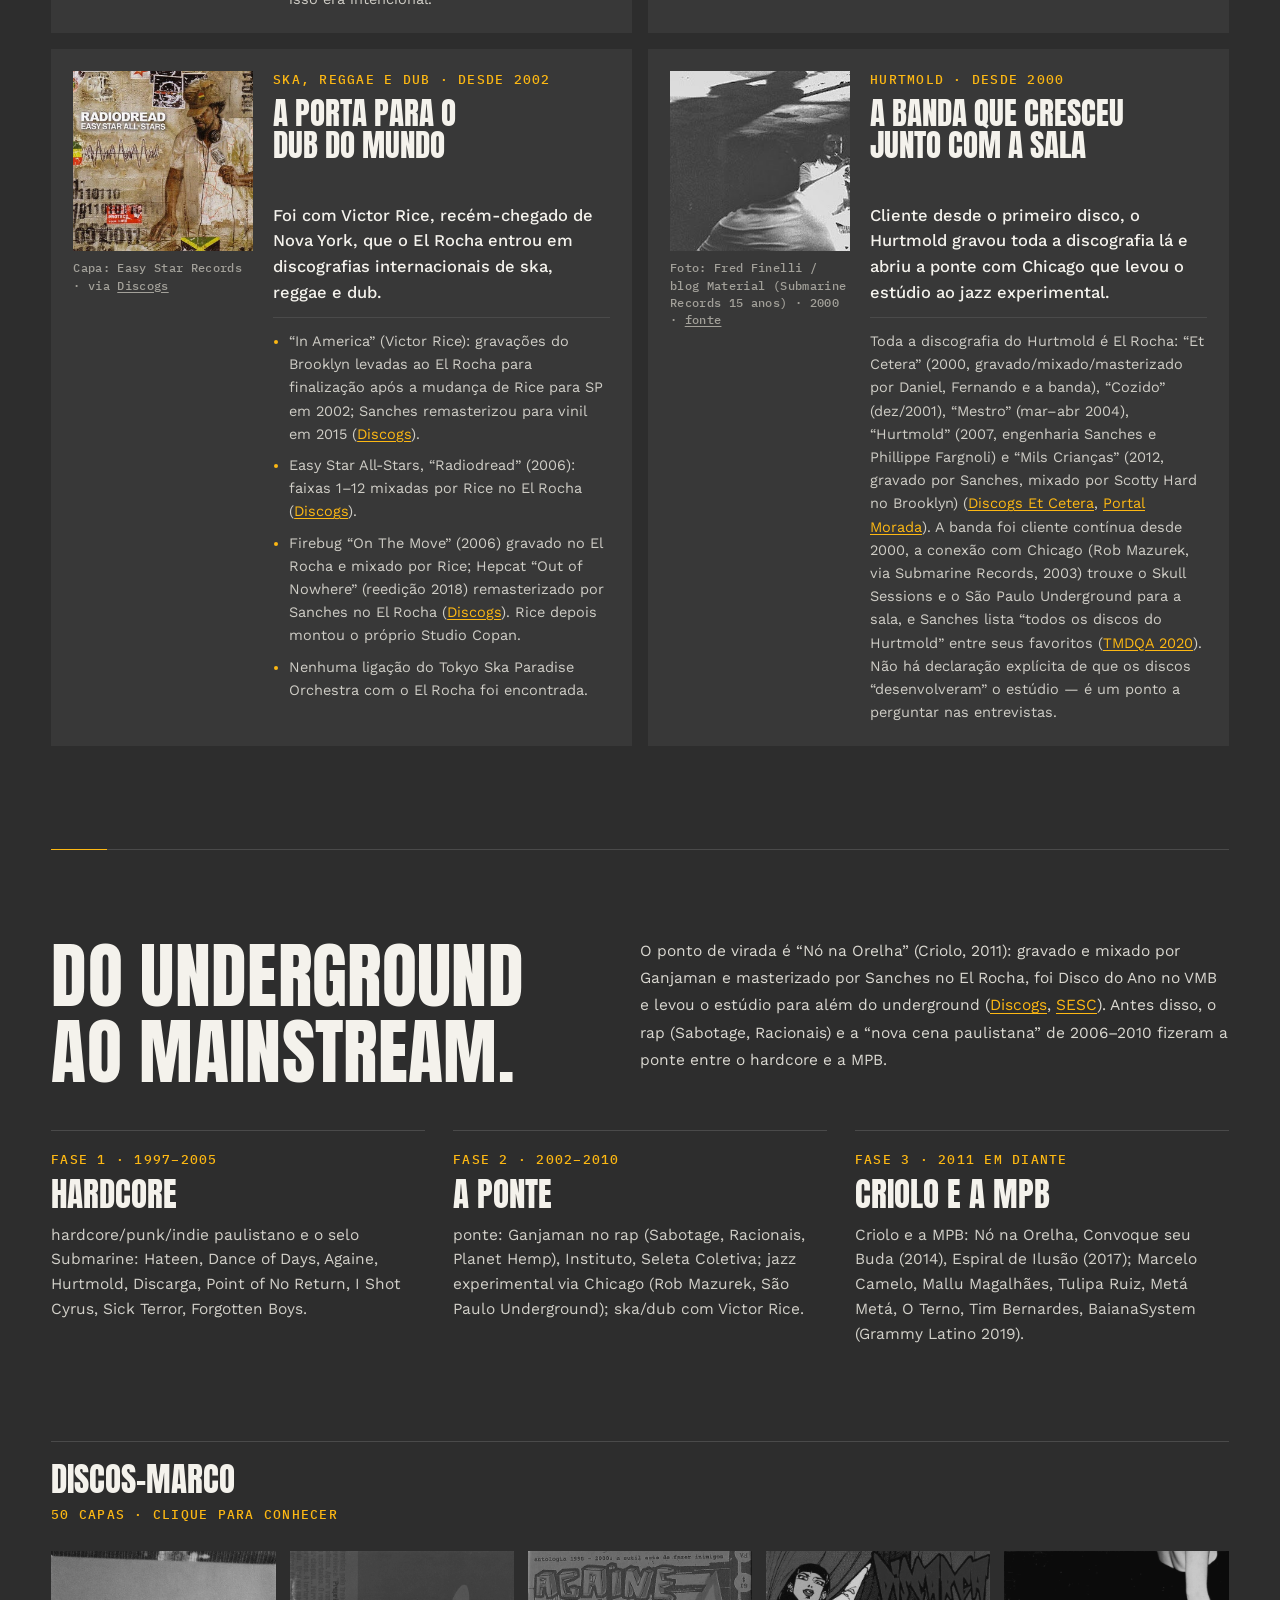
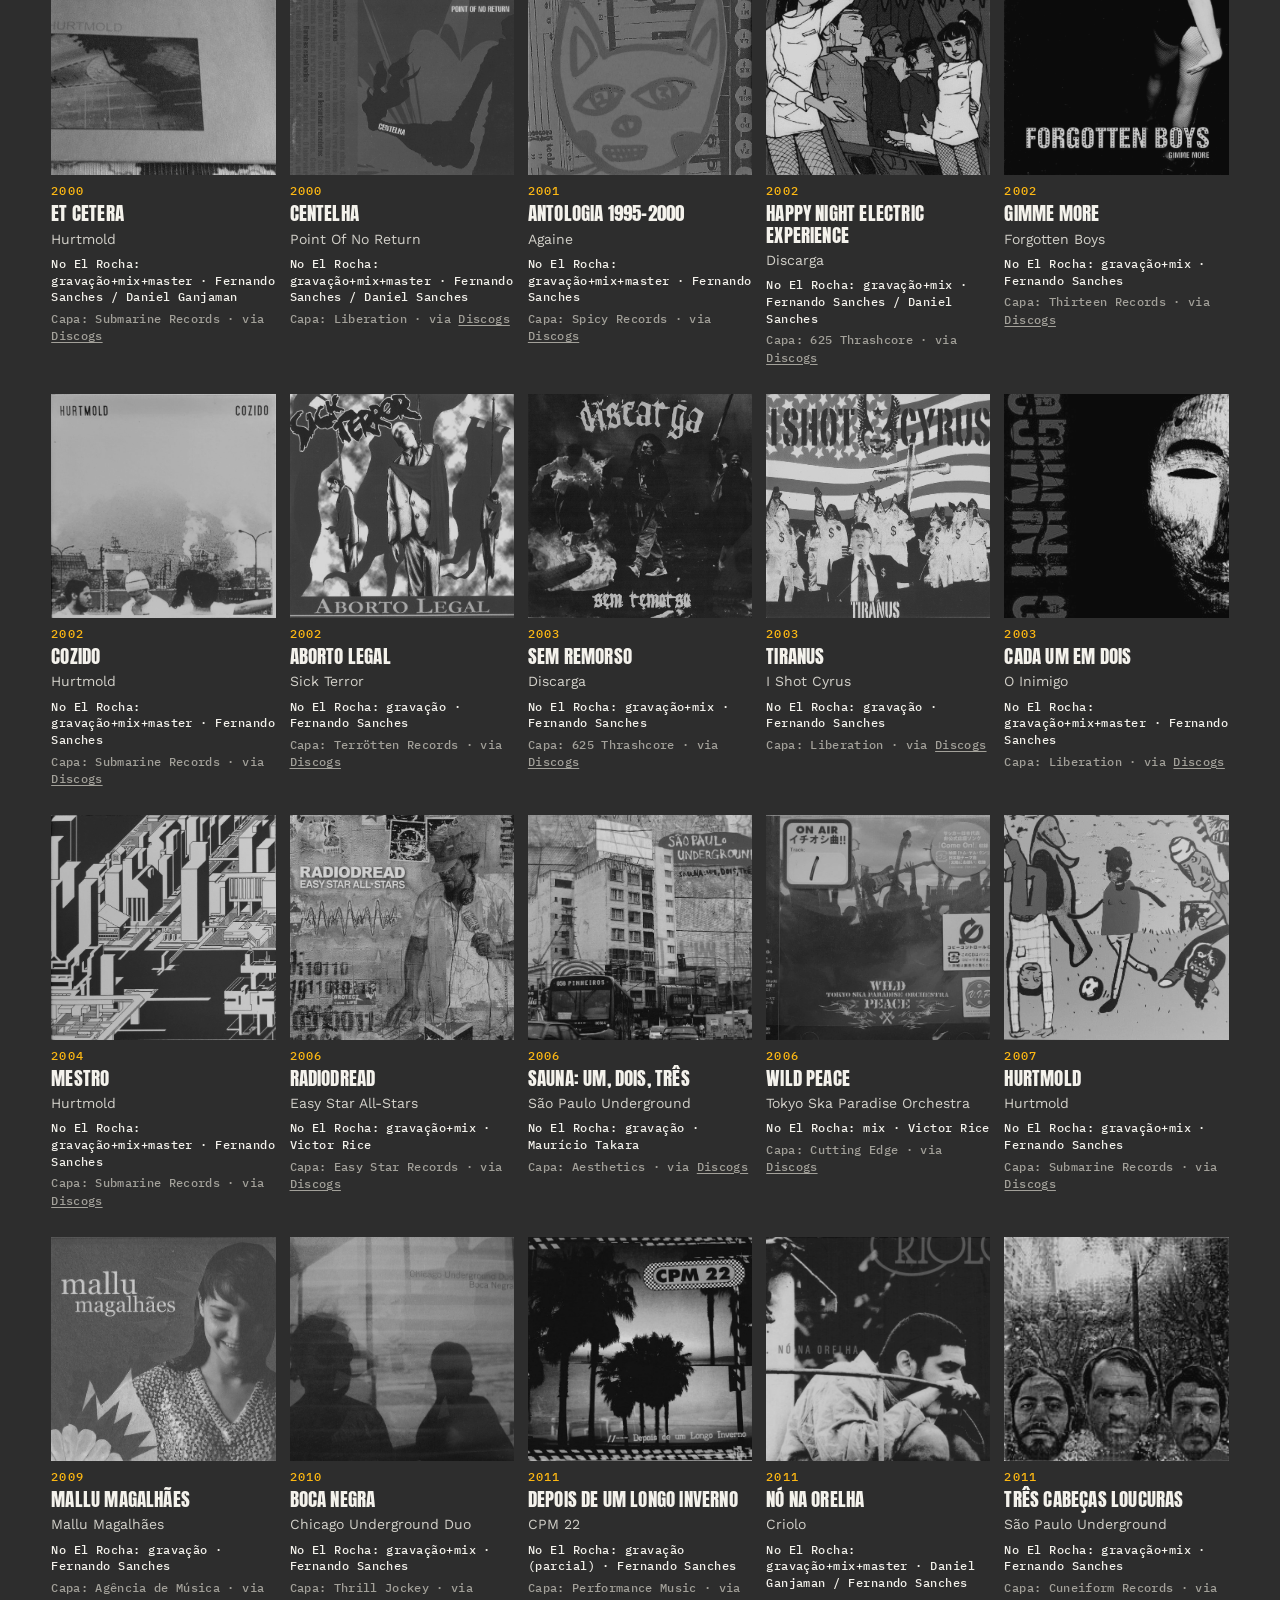
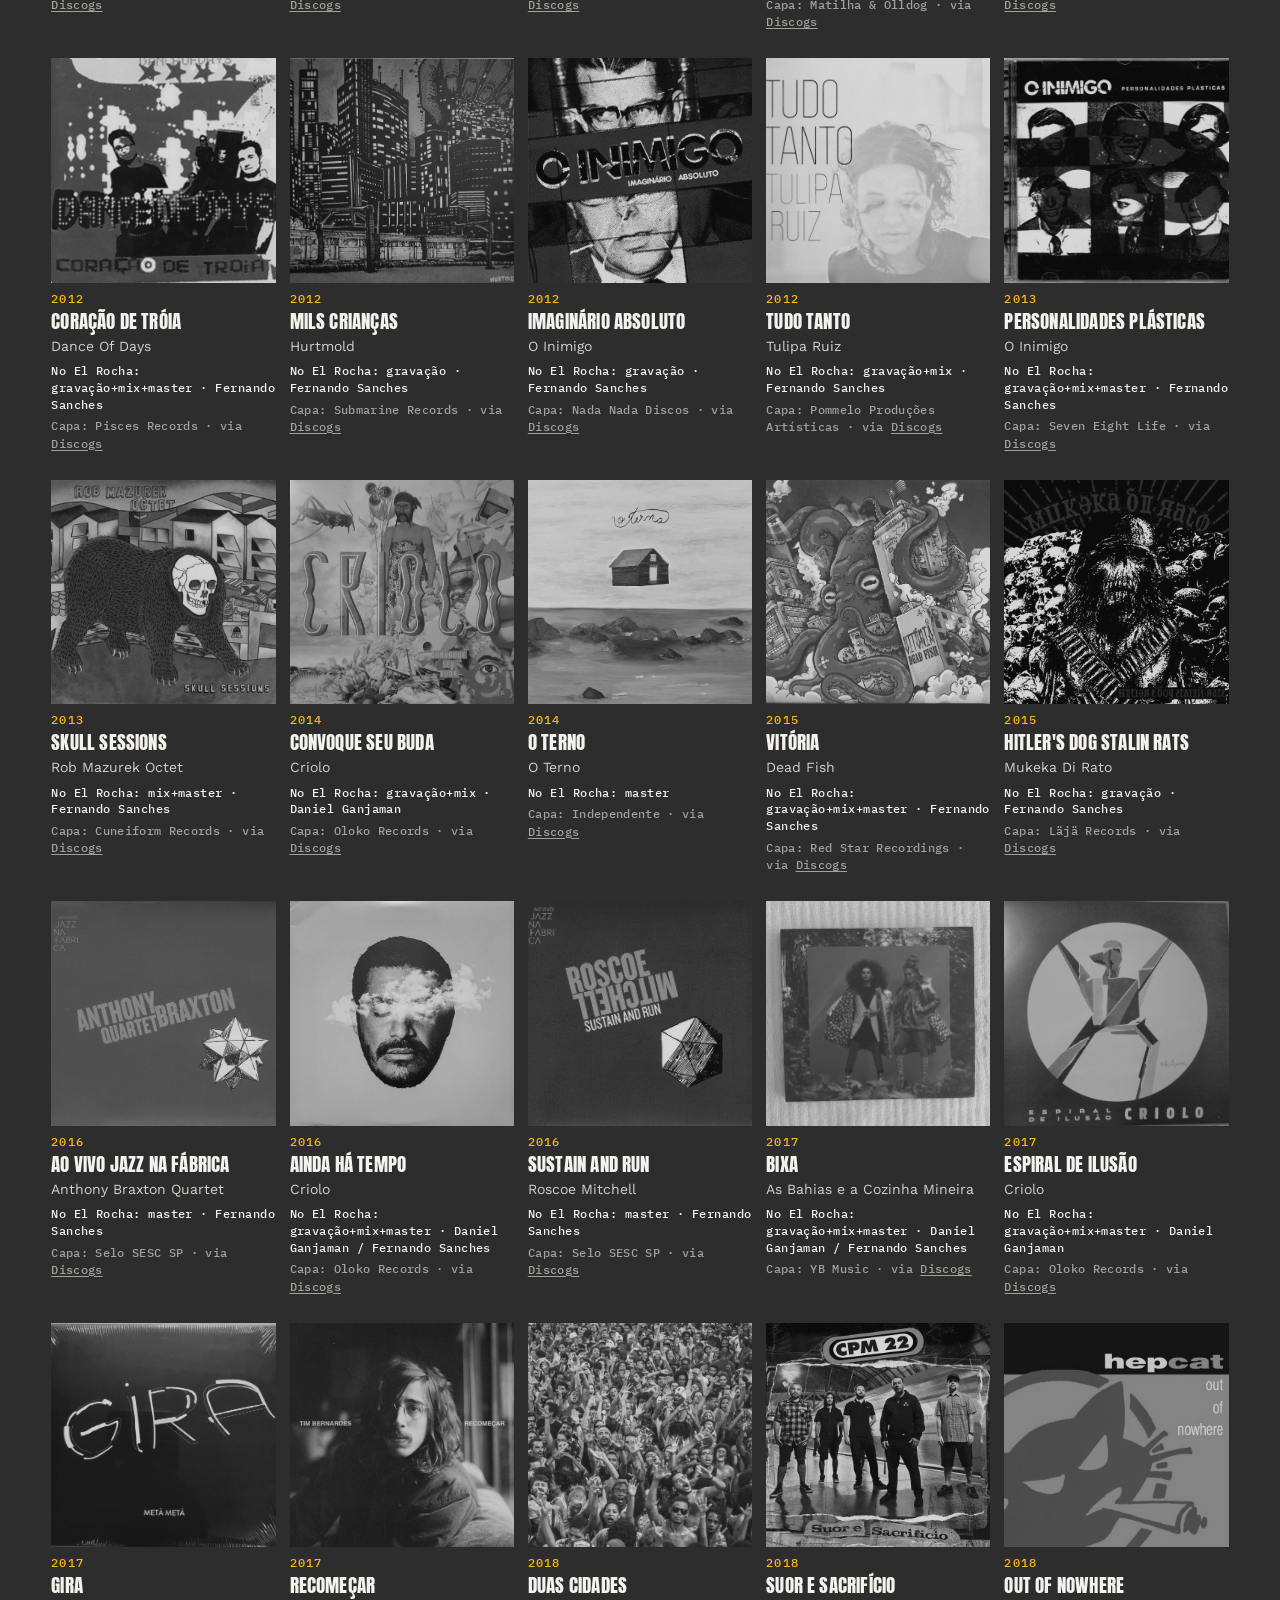
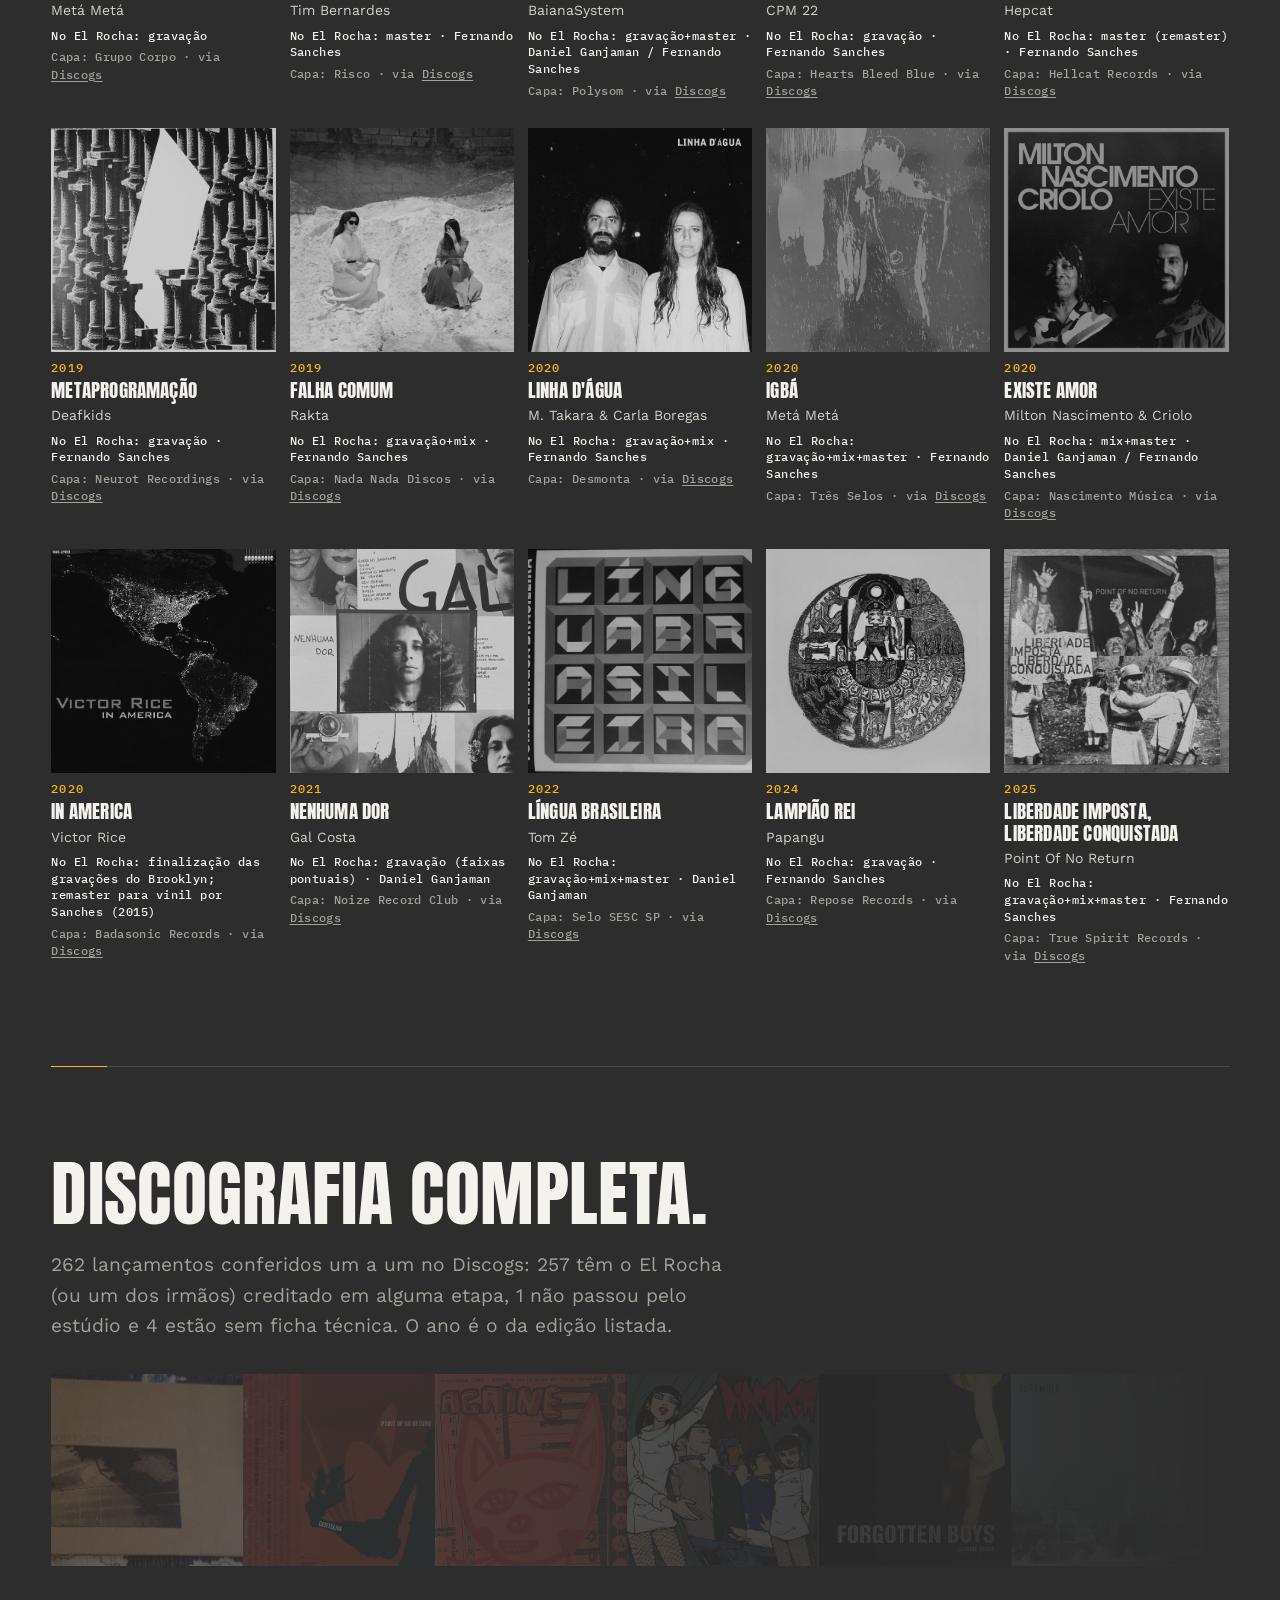
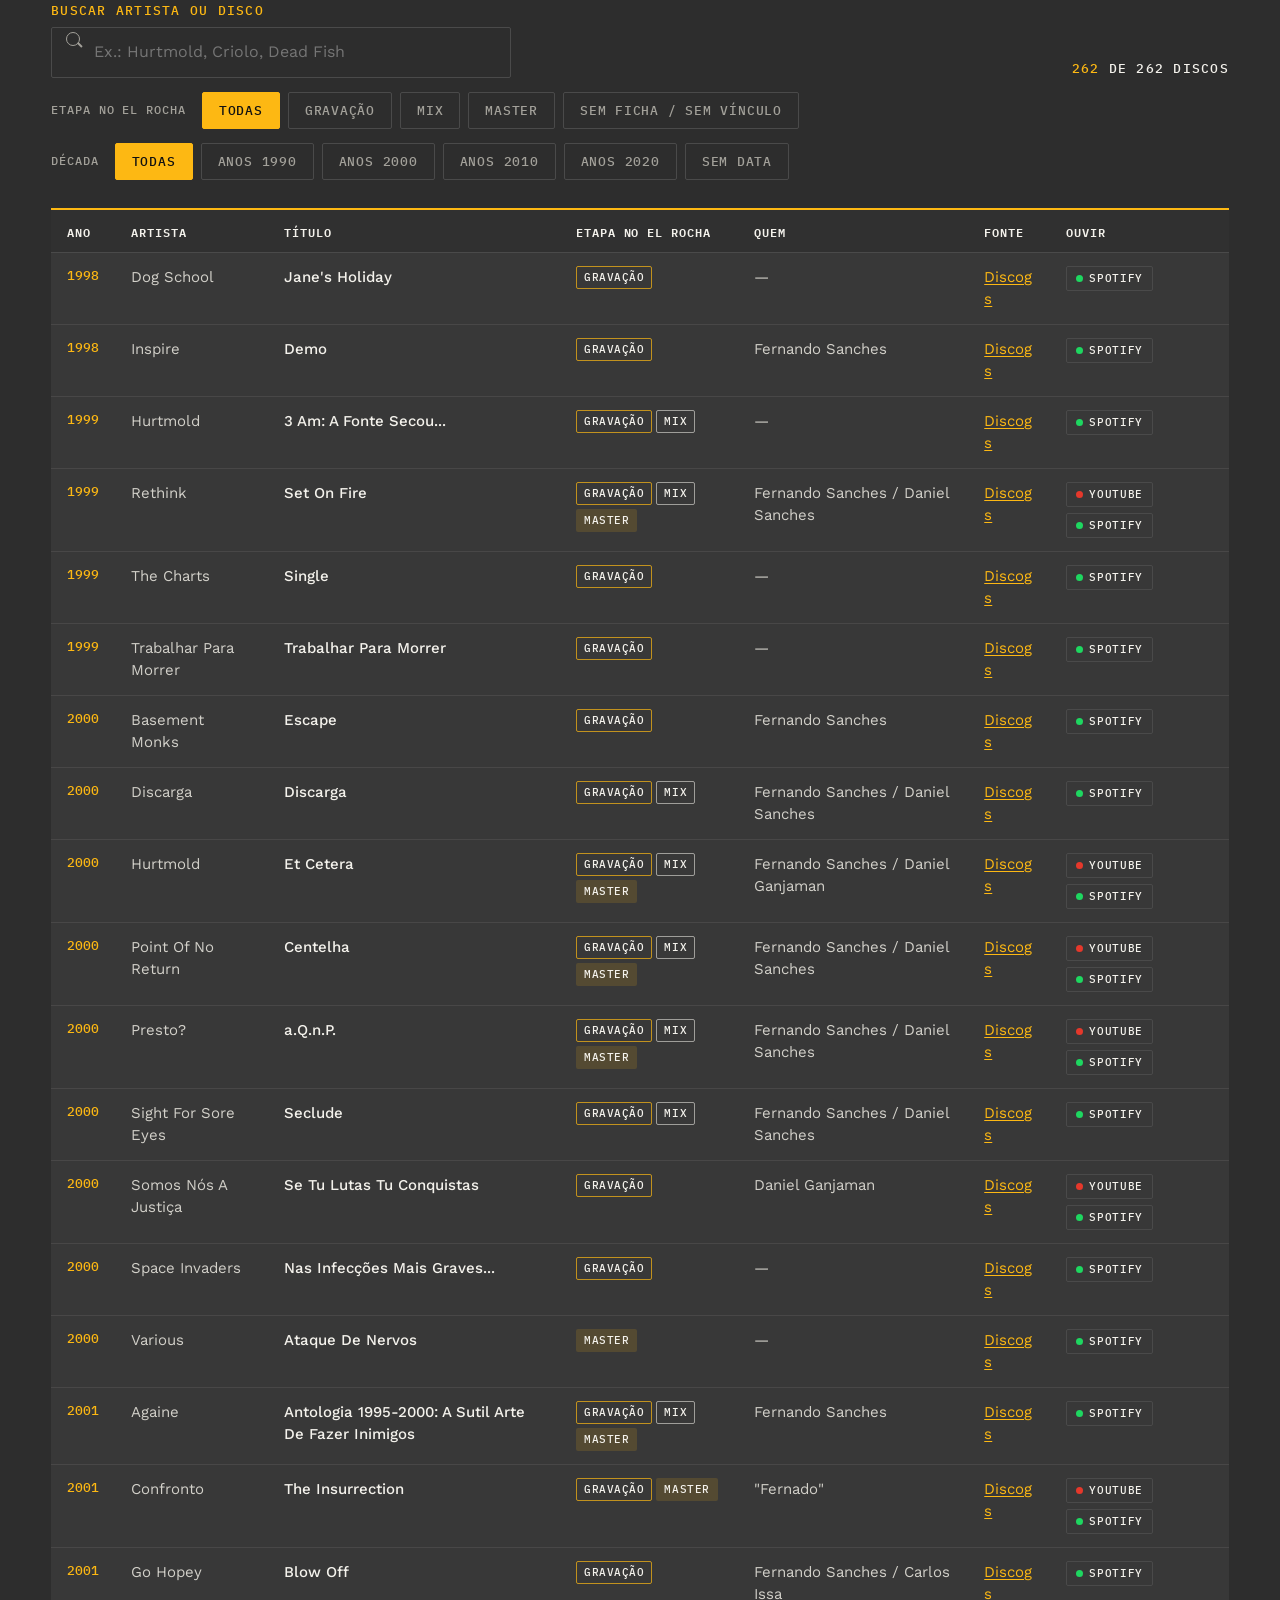
==== commit 5b7f95cc: "Crédito da foto de Claudio Takara: Ale Gennari Co-Authored-By: Claude Opus 5.5 <noreply@anthropic.co" ====
--- a/index.html
+++ b/index.html
@@ -13,11 +13,11 @@
 <link rel="preconnect" href="https://fonts.googleapis.com">
 <link rel="preconnect" href="https://fonts.gstatic.com" crossorigin>
 <link href="https://fonts.googleapis.com/css2?family=Anton&family=IBM+Plex+Mono:wght@400;500;600&family=Work+Sans:wght@400;500;600&display=swap" rel="stylesheet">
-<link rel="stylesheet" href="style.css?v=20261016w">
-<link rel="stylesheet" href="pages.css?v=20261016w">
-<link rel="stylesheet" href="case.css?v=20261016w">
-<link rel="stylesheet" href="extra.css?v=20261016w">
-<link rel="stylesheet" href="site.css?v=20261016w">
+<link rel="stylesheet" href="style.css?v=20261016x">
+<link rel="stylesheet" href="pages.css?v=20261016x">
+<link rel="stylesheet" href="case.css?v=20261016x">
+<link rel="stylesheet" href="extra.css?v=20261016x">
+<link rel="stylesheet" href="site.css?v=20261016x">
 </head>
 <body>
 
@@ -107,7 +107,7 @@
       <span class="mais">Ler mais →</span>
     </a>
     <a class="solution reveal" href="personagens.html#claudio">
-      <img loading="lazy" src="img/claudio-takara.jpg" alt="Sr. Claudio Takara" data-imprensa><span class="cred">Foto: crédito a confirmar</span>
+      <img loading="lazy" src="img/claudio-takara.jpg" alt="Sr. Claudio Takara" data-imprensa><span class="cred">Foto: Ale Gennari</span>
       <h3>Sr. Claudio Takara</h3>
       <p>O pai. Aos 12 anos caiu na estrada com uma banda de baile e rodou o interior paulista por oito anos. Casou-se com Zenilda, consertou teclados Ensoniq depois do Plano Collor e fundou o estúdio com os três filhos. Hoje restaura equipamentos antigos e é o proprietário do El Rocha.</p>
       <span class="mais">Ler mais →</span>
@@ -803,7 +803,7 @@
   </ul>
   <ul class="shots" role="tabpanel" id="gal-familia" aria-labelledby="aba-familia" hidden>
 <li class="reveal"><button type="button" data-full="img/familia-takara-trip-tv.jpg" data-legenda="Família Takara: Maurício, Fernando, Claudio e Daniel no El Rocha (frame do vídeo da TV Trip)&lt;span class=&quot;cred&quot;&gt;Foto: TV Trip / Revista Trip · 2011-08 · &lt;a href=&quot;https://revistatrip.uol.com.br/trip-tv/familia-takara&quot; target=&quot;_blank&quot; rel=&quot;noopener&quot;&gt;fonte&lt;/a&gt;&lt;/span&gt;" aria-label="Ampliar: Família Takara: Maurício, Fernando, Claudio e Daniel no El Rocha (frame do vídeo da TV Trip)"><img loading="lazy" src="img/familia-takara-trip-tv.jpg" alt="Família Takara: Maurício, Fernando, Claudio e Daniel no El Rocha (frame do vídeo da TV Trip)" data-imprensa></button><p class="leg">Família Takara: Maurício, Fernando, Claudio e Daniel no El Rocha (frame do vídeo da TV Trip)</p><p class="cred">Foto: TV Trip / Revista Trip · 2011-08 · <a href="https://revistatrip.uol.com.br/trip-tv/familia-takara" target="_blank" rel="noopener">fonte</a></p></li>
-<li class="reveal"><button type="button" data-full="img/claudio-takara.jpg" data-legenda="Claudio Takara entre equipamentos, visto de cima&lt;span class=&quot;cred&quot;&gt;Foto: crédito a confirmar&lt;/span&gt;" aria-label="Ampliar: Claudio Takara entre equipamentos, visto de cima"><img loading="lazy" src="img/claudio-takara.jpg" alt="Claudio Takara entre equipamentos, visto de cima" data-imprensa></button><p class="leg">Claudio Takara entre equipamentos, visto de cima</p><p class="cred">Foto: crédito a confirmar</p></li>
+<li class="reveal"><button type="button" data-full="img/claudio-takara.jpg" data-legenda="Claudio Takara entre equipamentos, visto de cima&lt;span class=&quot;cred&quot;&gt;Foto: Ale Gennari&lt;/span&gt;" aria-label="Ampliar: Claudio Takara entre equipamentos, visto de cima"><img loading="lazy" src="img/claudio-takara.jpg" alt="Claudio Takara entre equipamentos, visto de cima" data-imprensa></button><p class="leg">Claudio Takara entre equipamentos, visto de cima</p><p class="cred">Foto: Ale Gennari</p></li>
 <li class="reveal"><button type="button" data-full="img/frame-thumbnail-m-takara-mauricio-takara-tocando-no.jpg" data-legenda="Frame/thumbnail: M.Takara (Maurício Takara) tocando no Estúdio El Rocha, 23/02/2007 - sede antiga&lt;span class=&quot;cred&quot;&gt;Foto: Canal desmonta _ (YouTube) · 2007-02-23 · &lt;a href=&quot;https://www.youtube.com/watch?v=p2oroZJnW_I&quot; target=&quot;_blank&quot; rel=&quot;noopener&quot;&gt;fonte&lt;/a&gt;&lt;/span&gt;" aria-label="Ampliar: Frame/thumbnail: M.Takara (Maurício Takara) tocando no Estúdio El Rocha, 23/02/2007 - sede antiga"><img loading="lazy" src="img/frame-thumbnail-m-takara-mauricio-takara-tocando-no.jpg" alt="Frame/thumbnail: M.Takara (Maurício Takara) tocando no Estúdio El Rocha, 23/02/2007 - sede antiga" data-imprensa></button><p class="leg">Frame/thumbnail: M.Takara (Maurício Takara) tocando no Estúdio El Rocha, 23/02/2007 - sede antiga</p><p class="cred">Foto: Canal desmonta _ (YouTube) · 2007-02-23 · <a href="https://www.youtube.com/watch?v=p2oroZJnW_I" target="_blank" rel="noopener">fonte</a></p></li>
 <li class="reveal"><button type="button" data-full="img/cpm-22-com-fernando-sanches-a-direita-ainda-baixista-da.jpg" data-legenda="CPM 22 com Fernando Sanches (à direita), ainda baixista da banda&lt;span class=&quot;cred&quot;&gt;Foto: Divulgação/Penna Prearo via Rolling Stone Brasil · 2011 · &lt;a href=&quot;https://rollingstone.com.br/noticia/fernando-sanches-comenta-sua-saida-do-cpm-22/&quot; target=&quot;_blank&quot; rel=&quot;noopener&quot;&gt;fonte&lt;/a&gt;&lt;/span&gt;" aria-label="Ampliar: CPM 22 com Fernando Sanches (à direita), ainda baixista da banda"><img loading="lazy" src="img/cpm-22-com-fernando-sanches-a-direita-ainda-baixista-da.jpg" alt="CPM 22 com Fernando Sanches (à direita), ainda baixista da banda" data-imprensa></button><p class="leg">CPM 22 com Fernando Sanches (à direita), ainda baixista da banda</p><p class="cred">Foto: Divulgação/Penna Prearo via Rolling Stone Brasil · 2011 · <a href="https://rollingstone.com.br/noticia/fernando-sanches-comenta-sua-saida-do-cpm-22/" target="_blank" rel="noopener">fonte</a></p></li>
 <li class="reveal"><button type="button" data-full="img/retrato-de-fernando-sanches-entrevista-santa-demo-sobre.jpg" data-legenda="Retrato de Fernando Sanches (entrevista Santa Demo sobre O Inimigo, CPM 22, Againe, Hateen e o El Rocha)&lt;span class=&quot;cred&quot;&gt;Foto: Daigo Oliva / Santa Demo · 2012 · &lt;a href=&quot;https://santademo.wordpress.com/2012/04/06/entrevista-fernando-sanches-o-inimigo-cpm-22-againe-hateen-estudio-el-rocha/&quot; target=&quot;_blank&quot; rel=&quot;noopener&quot;&gt;fonte&lt;/a&gt;&lt;/span&gt;" aria-label="Ampliar: Retrato de Fernando Sanches (entrevista Santa Demo sobre O Inimigo, CPM 22, Againe, Hateen e o El Rocha)"><img loading="lazy" src="img/retrato-de-fernando-sanches-entrevista-santa-demo-sobre.jpg" alt="Retrato de Fernando Sanches (entrevista Santa Demo sobre O Inimigo, CPM 22, Againe, Hateen e o El Rocha)" data-imprensa></button><p class="leg">Retrato de Fernando Sanches (entrevista Santa Demo sobre O Inimigo, CPM 22, Againe, Hateen e o El Rocha)</p><p class="cred">Foto: Daigo Oliva / Santa Demo · 2012 · <a href="https://santademo.wordpress.com/2012/04/06/entrevista-fernando-sanches-o-inimigo-cpm-22-againe-hateen-estudio-el-rocha/" target="_blank" rel="noopener">fonte</a></p></li>
@@ -1007,7 +1007,7 @@
 <dialog class="lightbox" id="lightbox" aria-label="Imagem ampliada"><img alt=""><p class="lb-legenda"></p><button type="button">Fechar</button></dialog>
 <div class="cursor" aria-hidden="true"></div><div class="dot" aria-hidden="true"></div>
 
-<script src="pages.js?v=20261016w"></script>
-<script src="site.js?v=20261016w"></script>
+<script src="pages.js?v=20261016x"></script>
+<script src="site.js?v=20261016x"></script>
 </body>
 </html>
